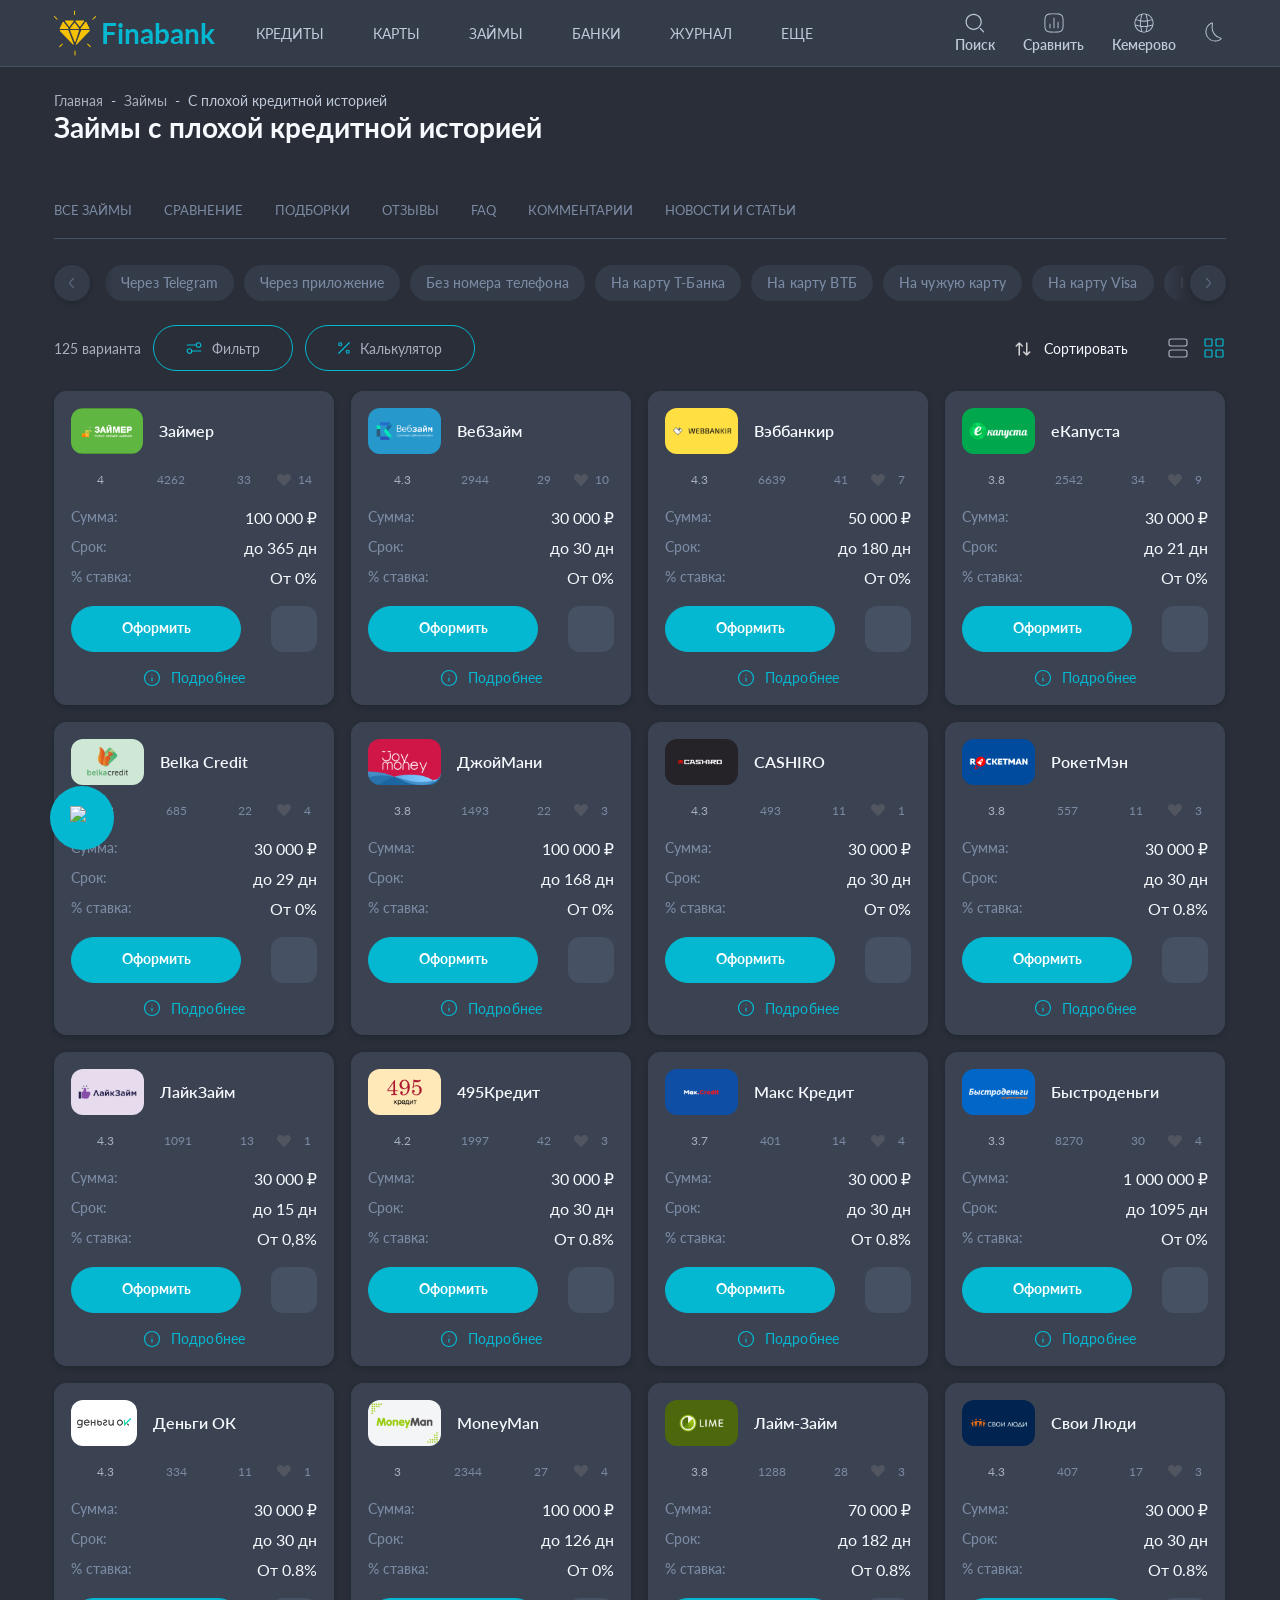
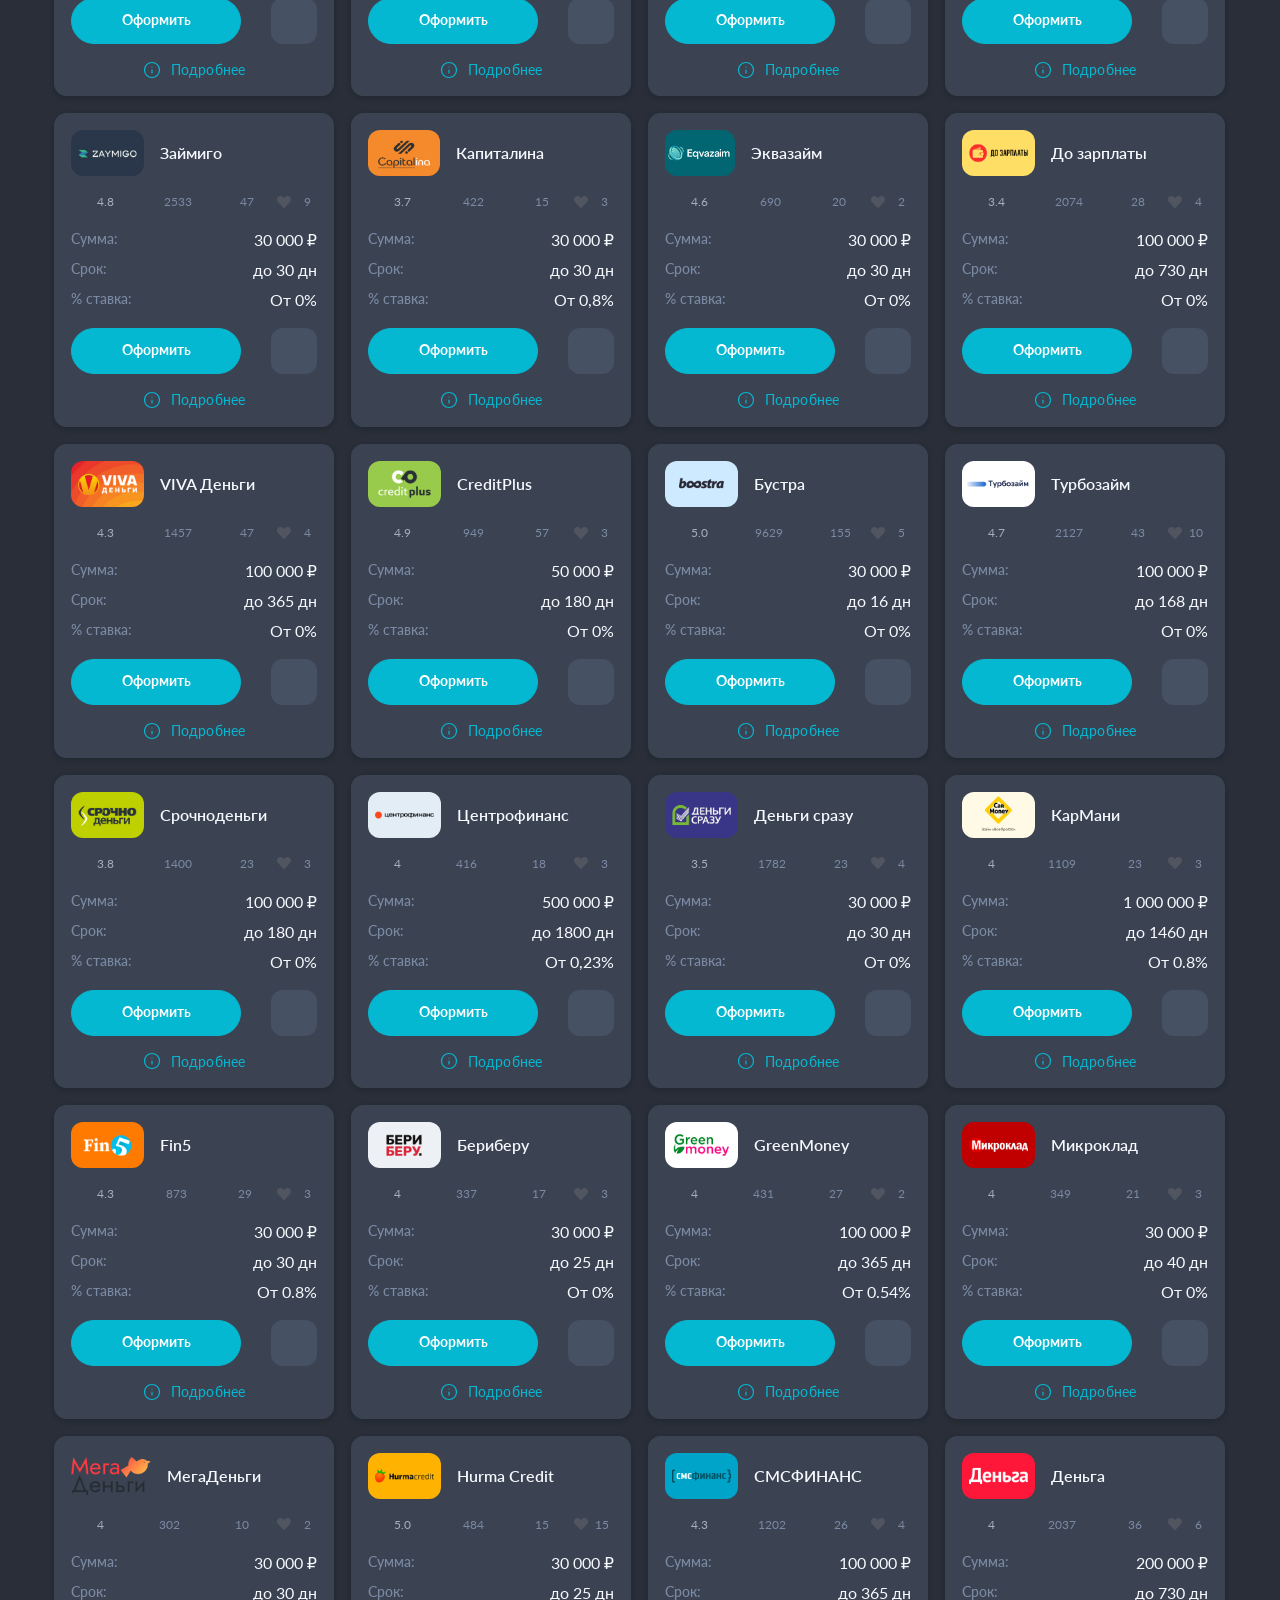
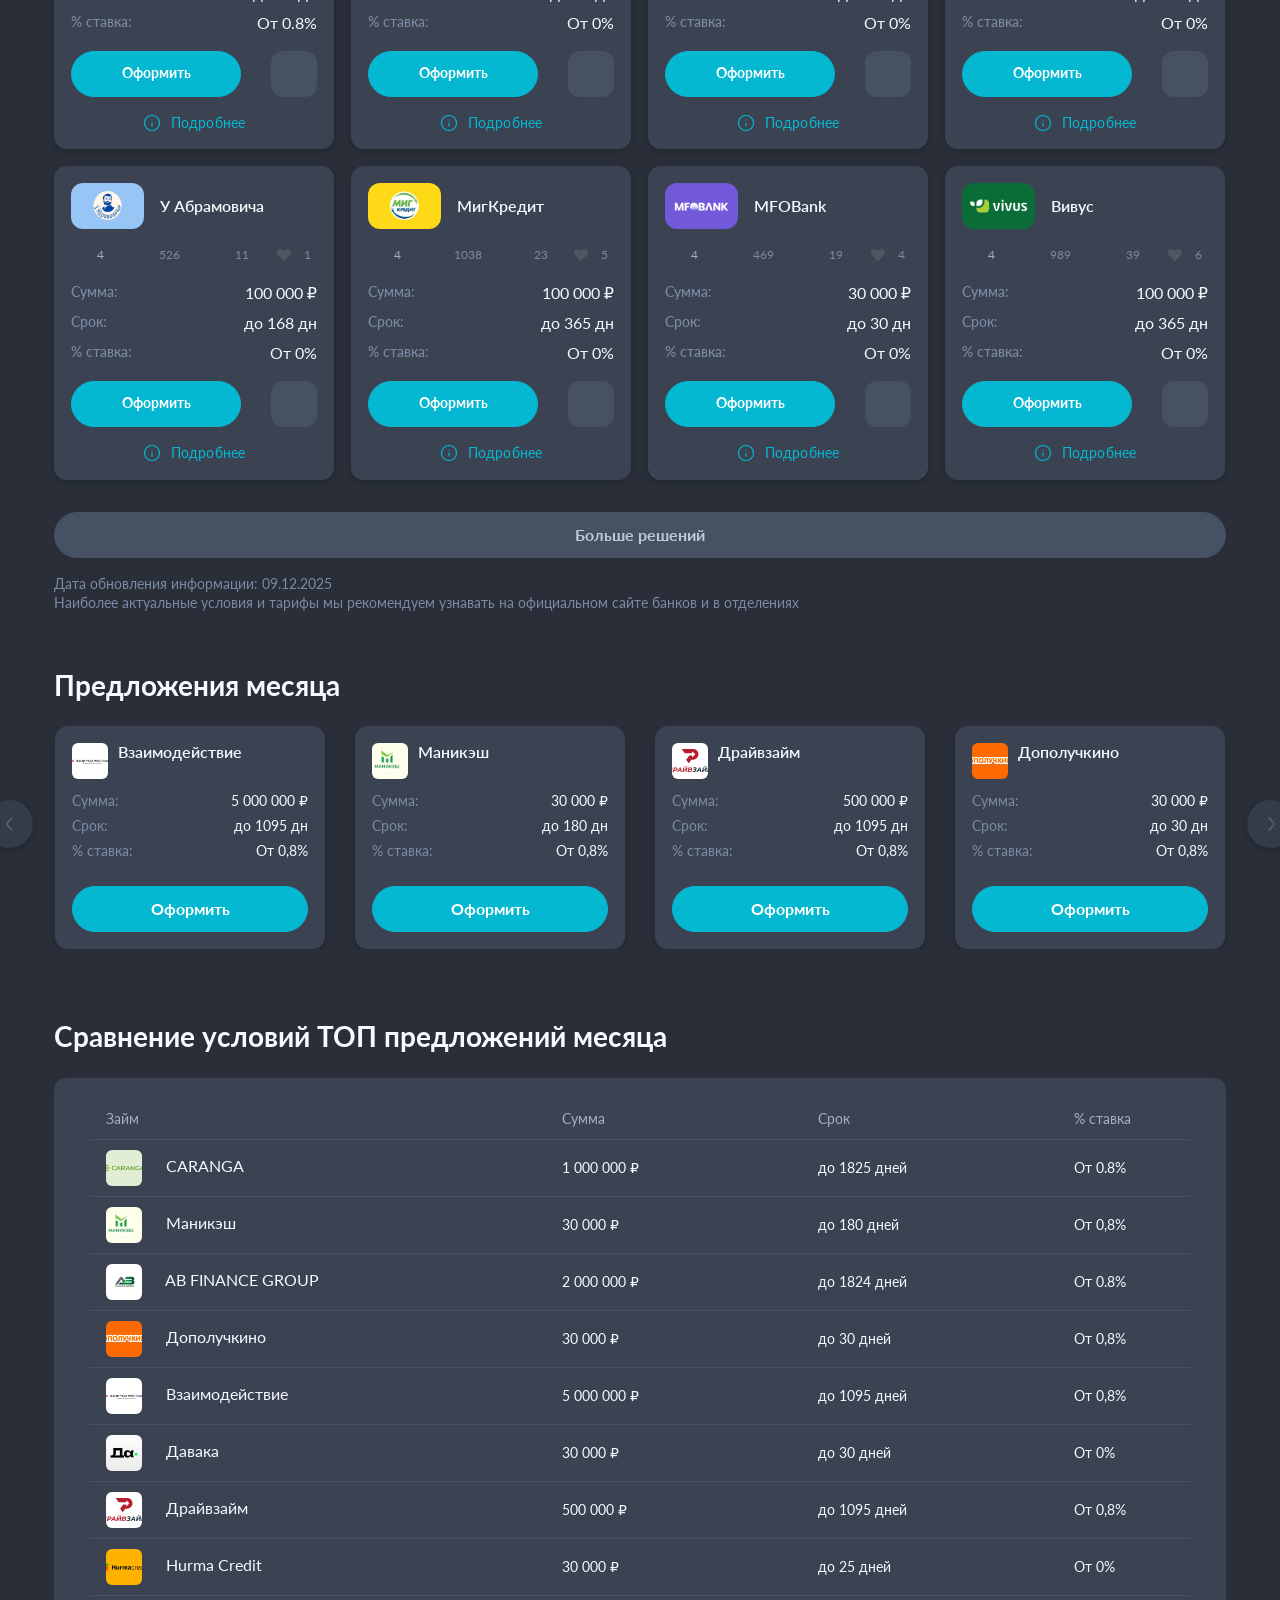
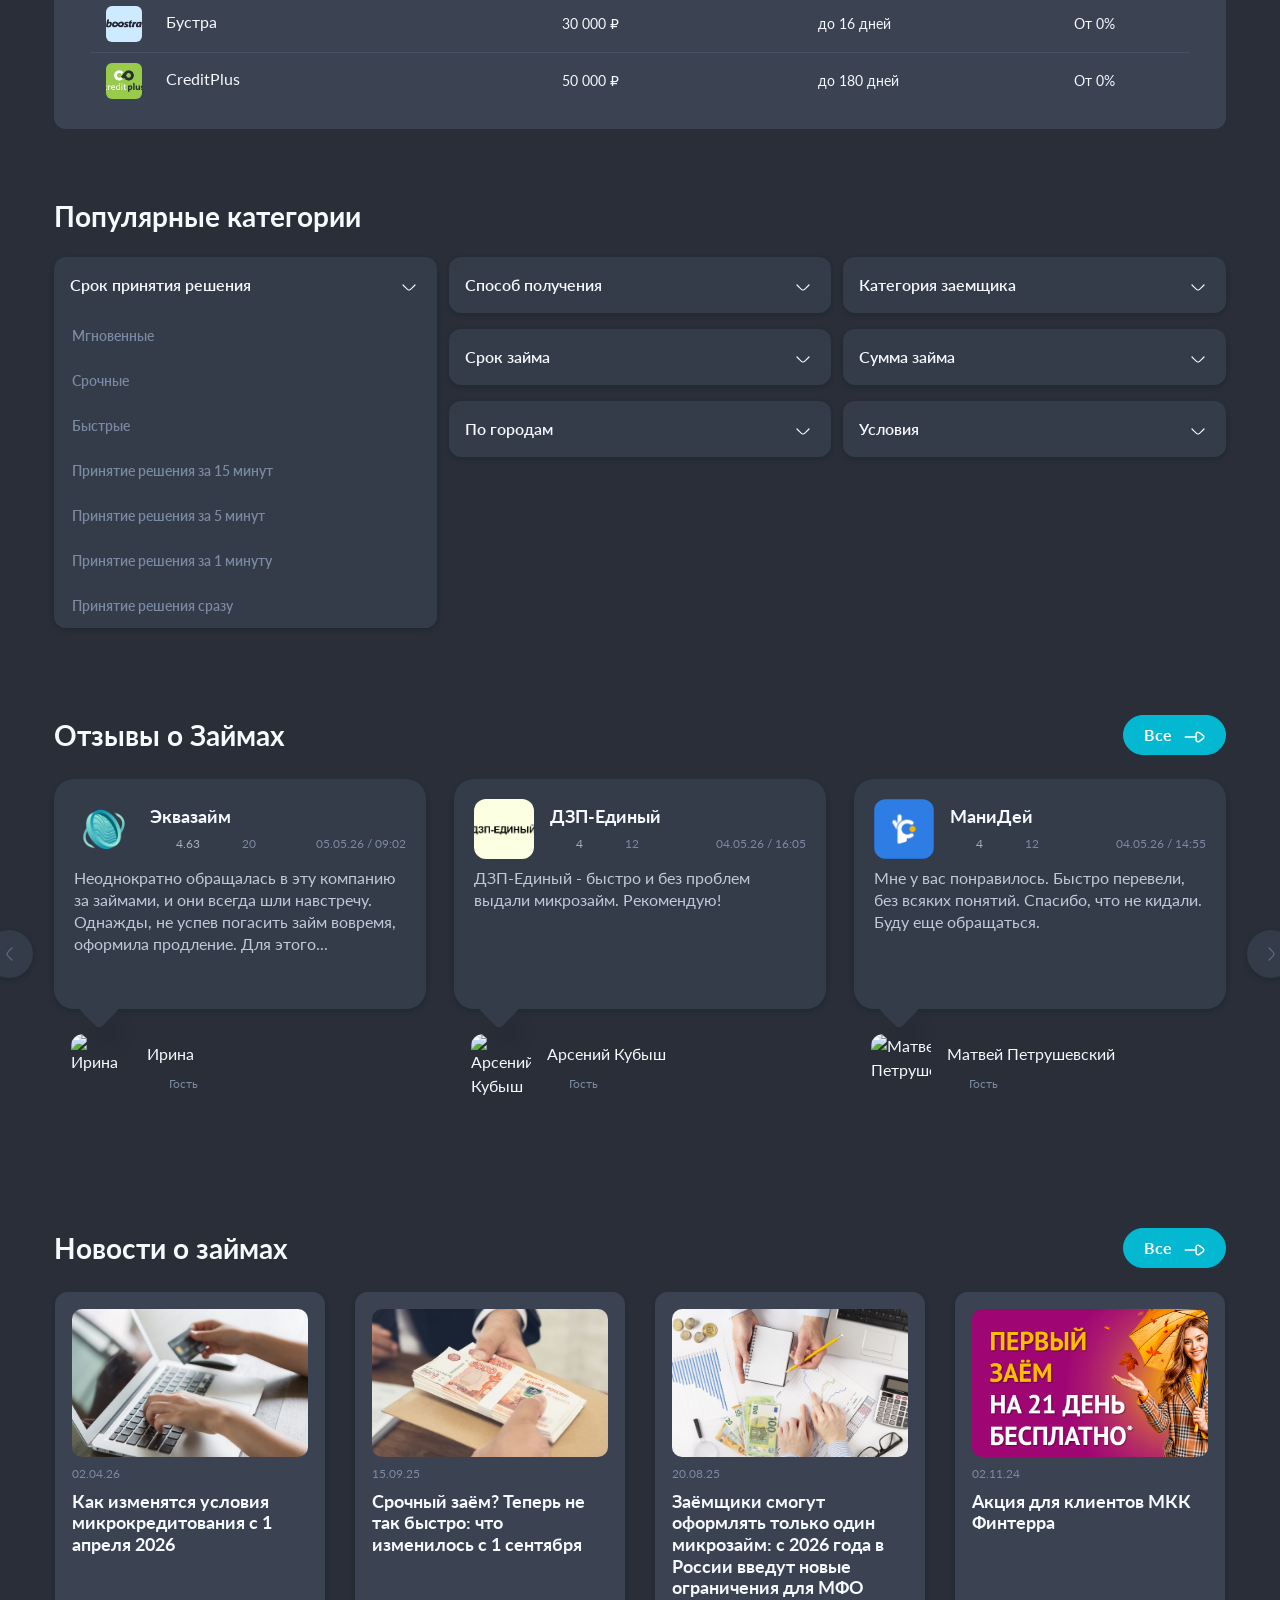
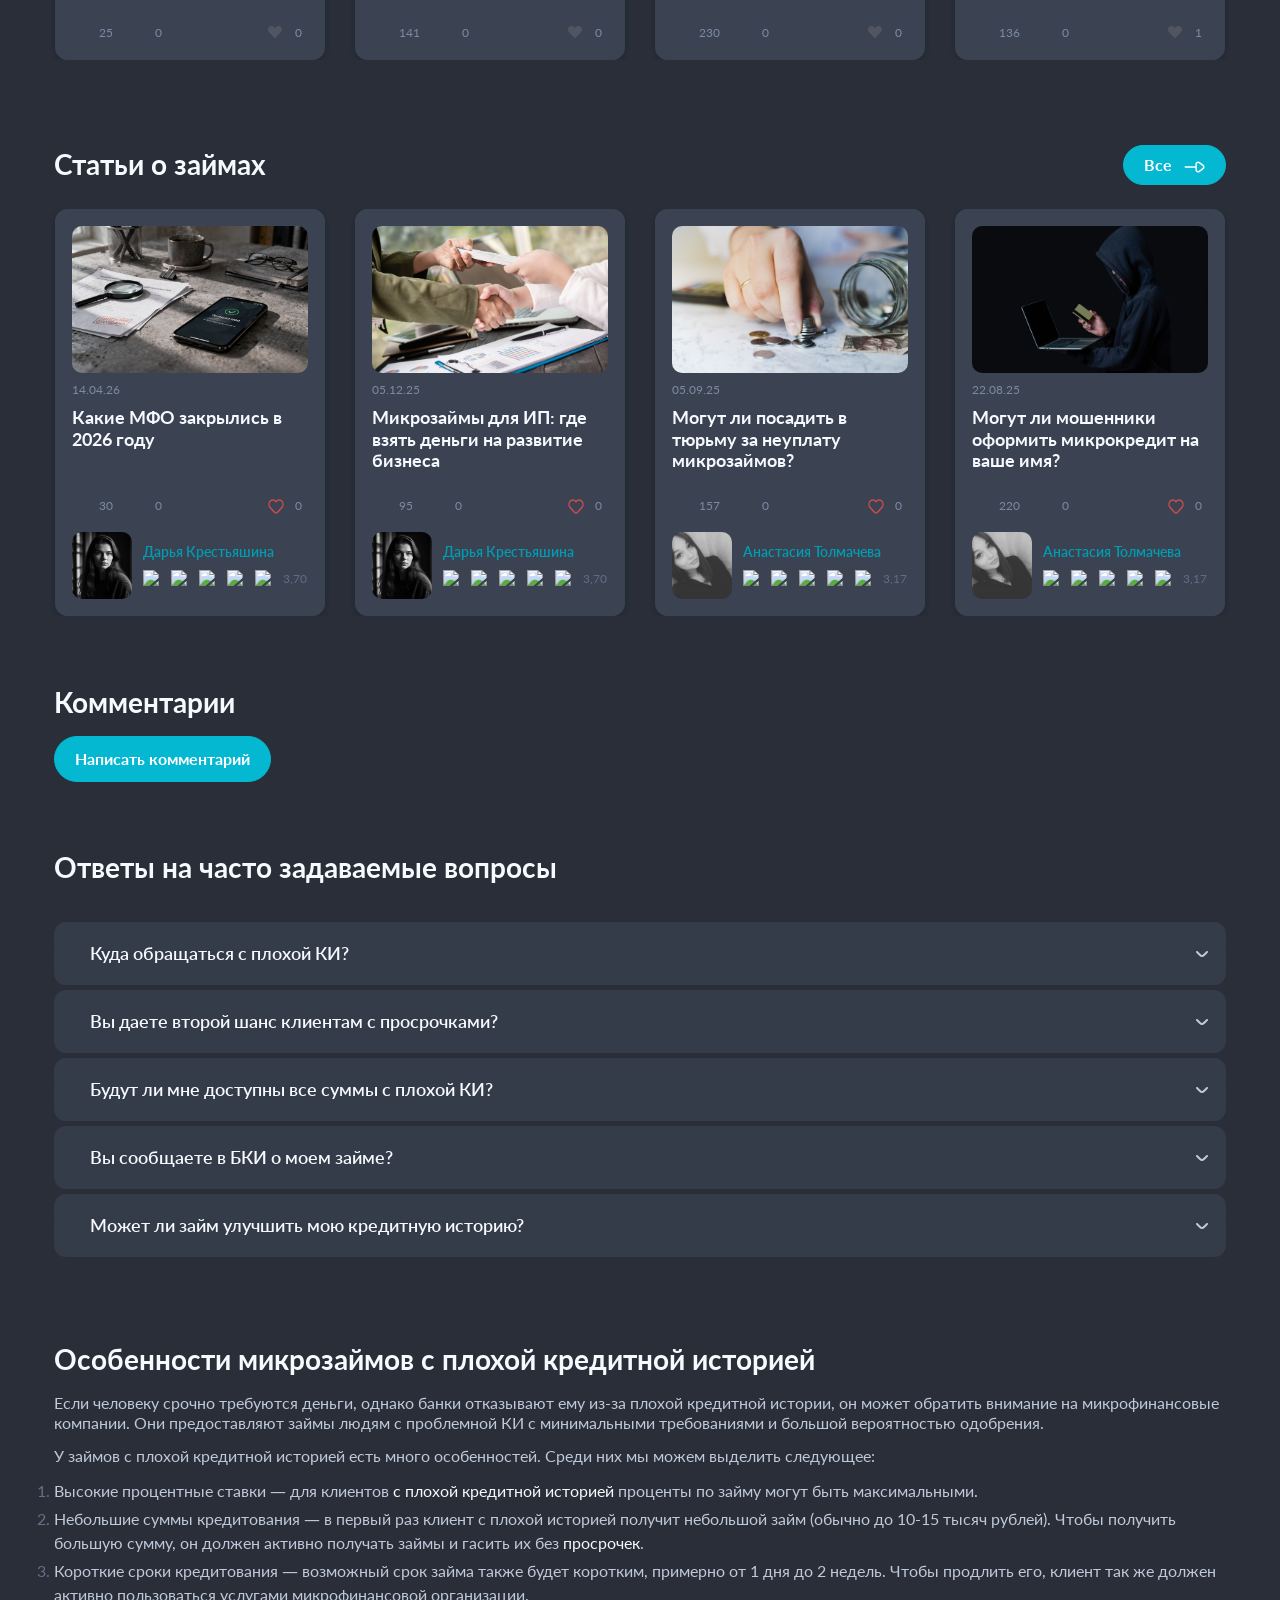
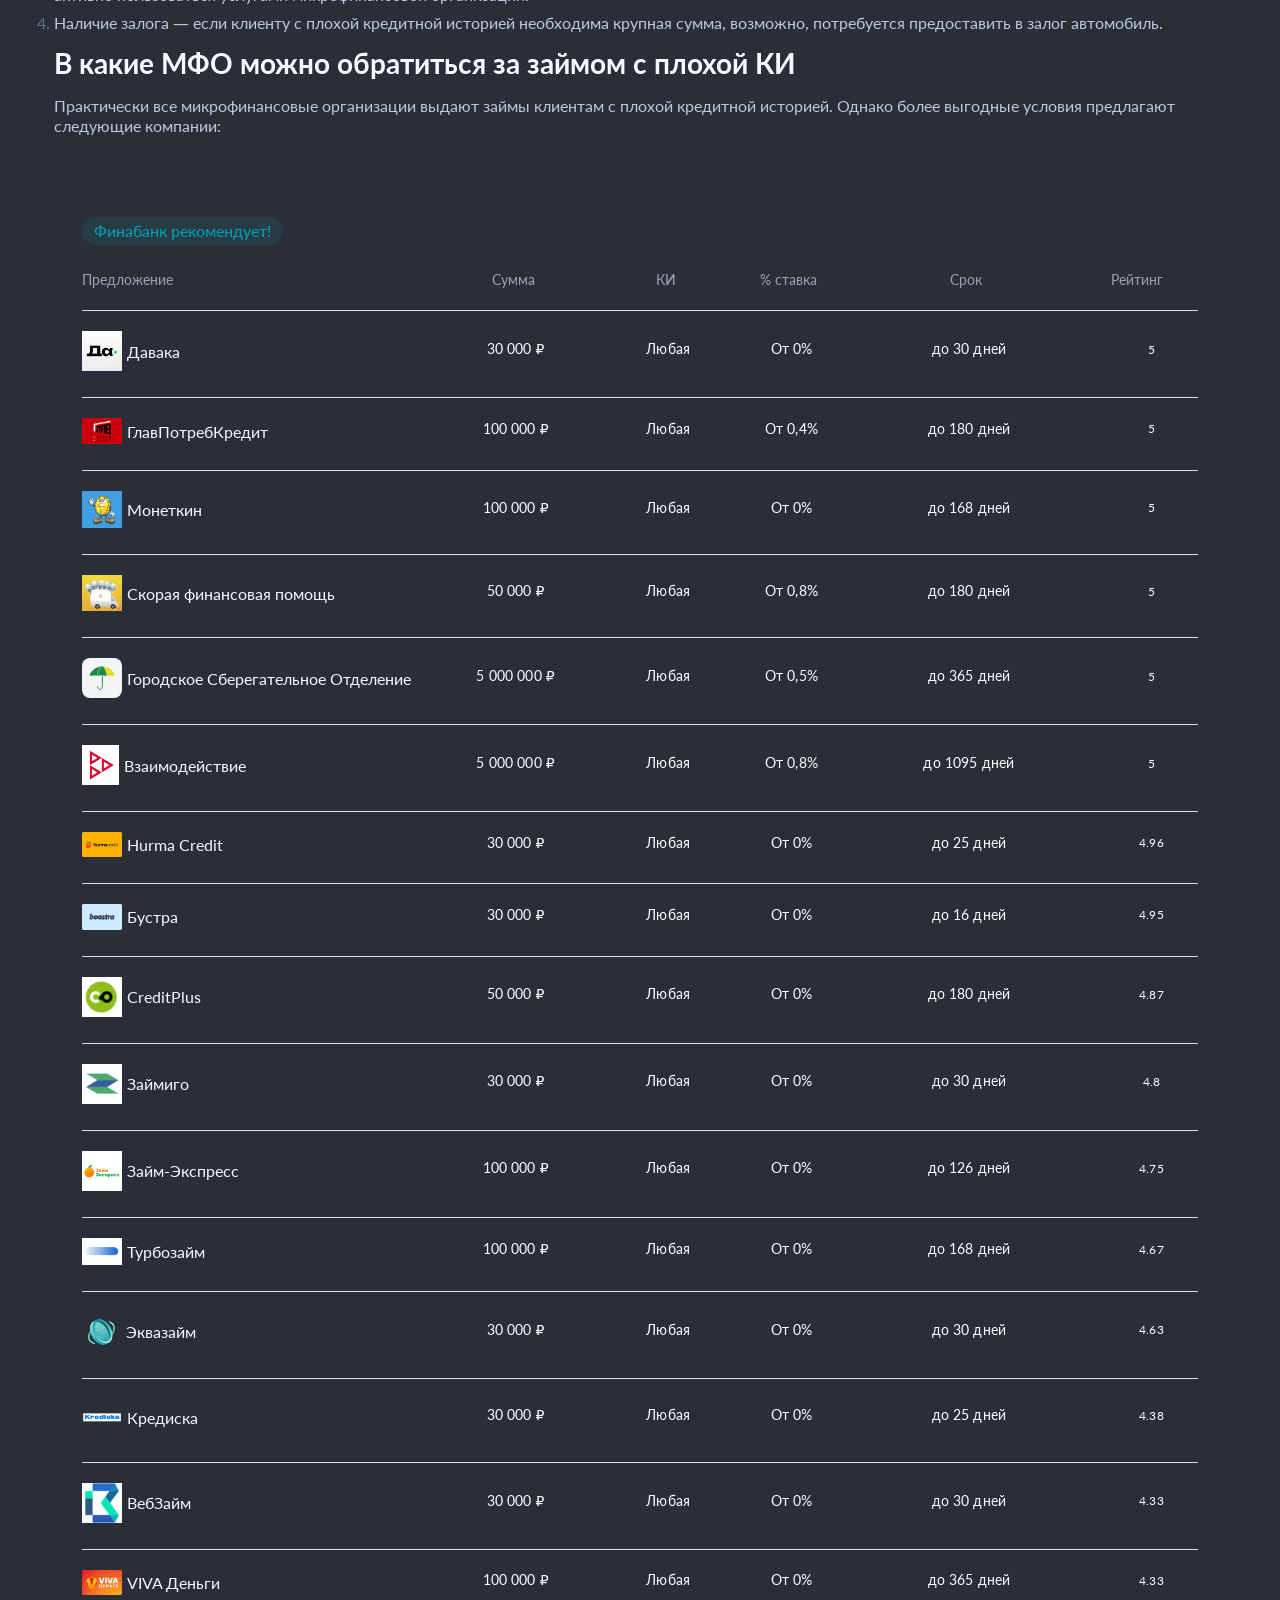
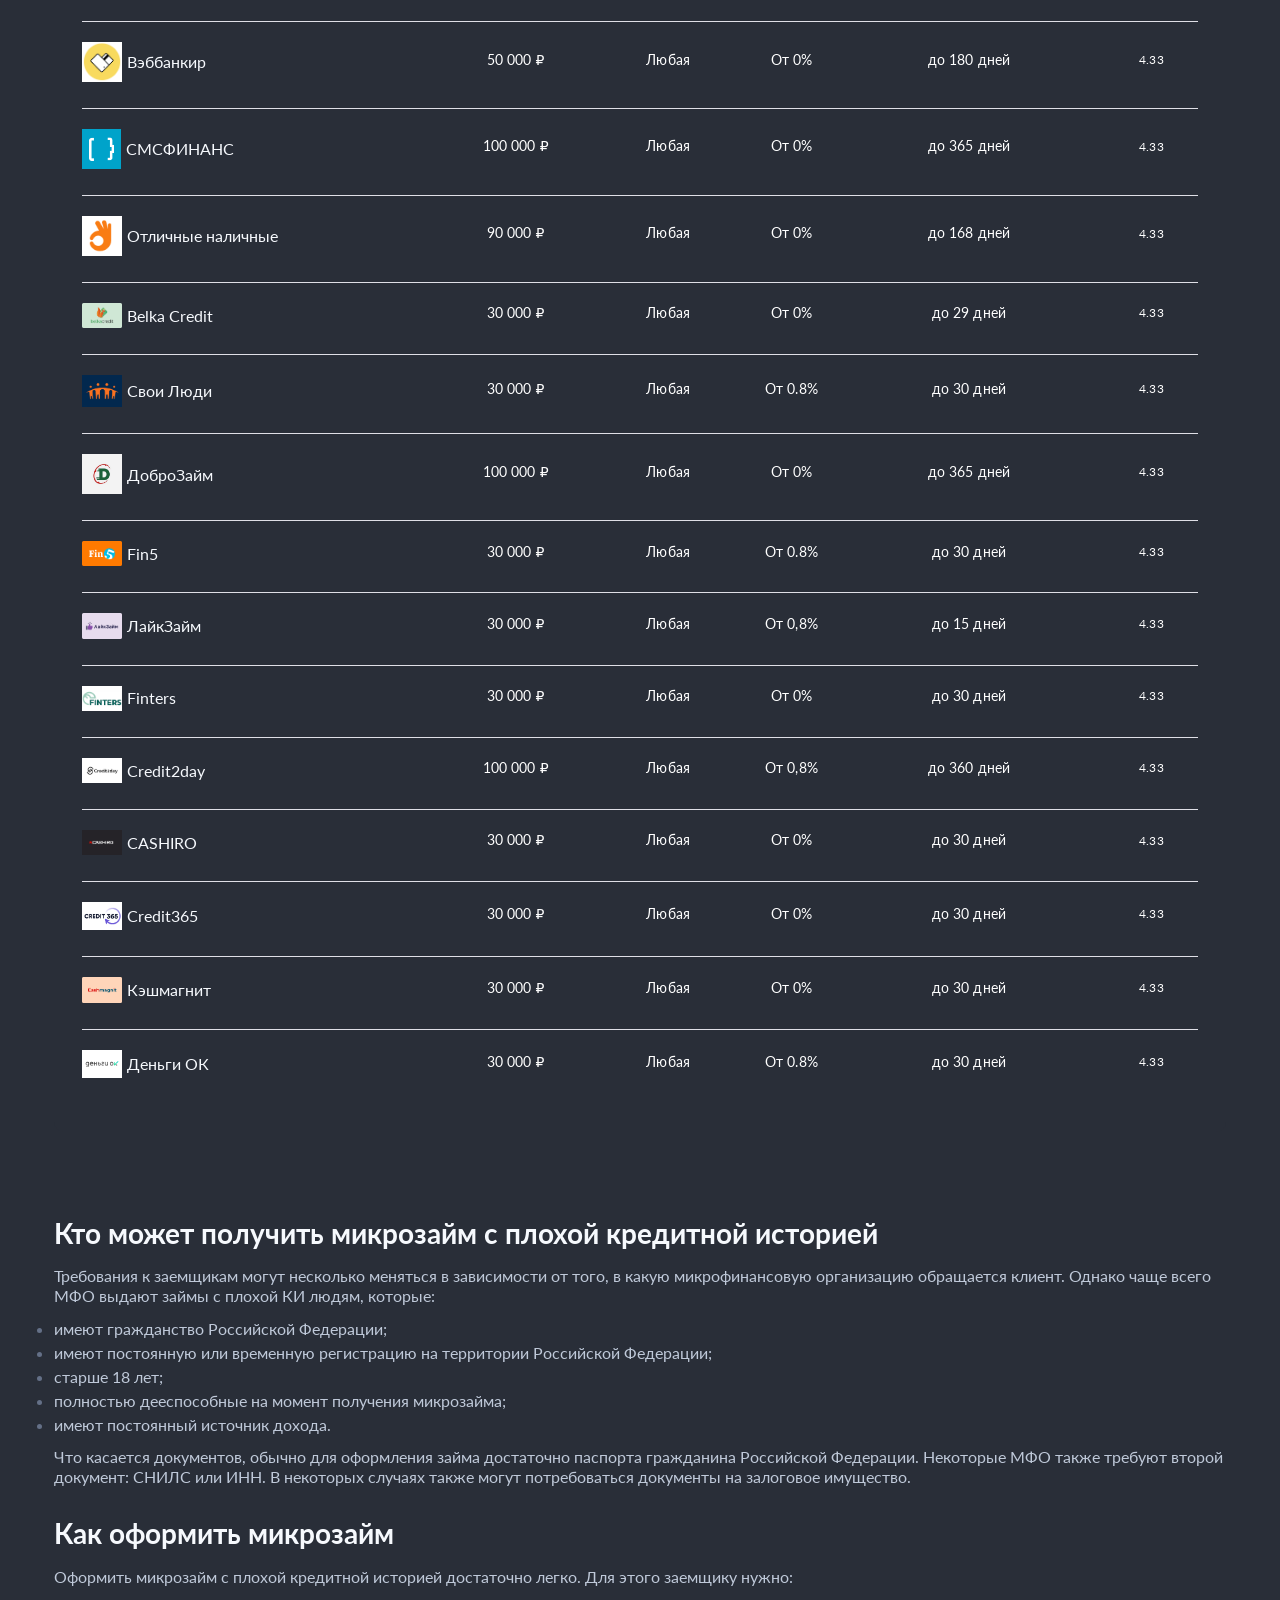
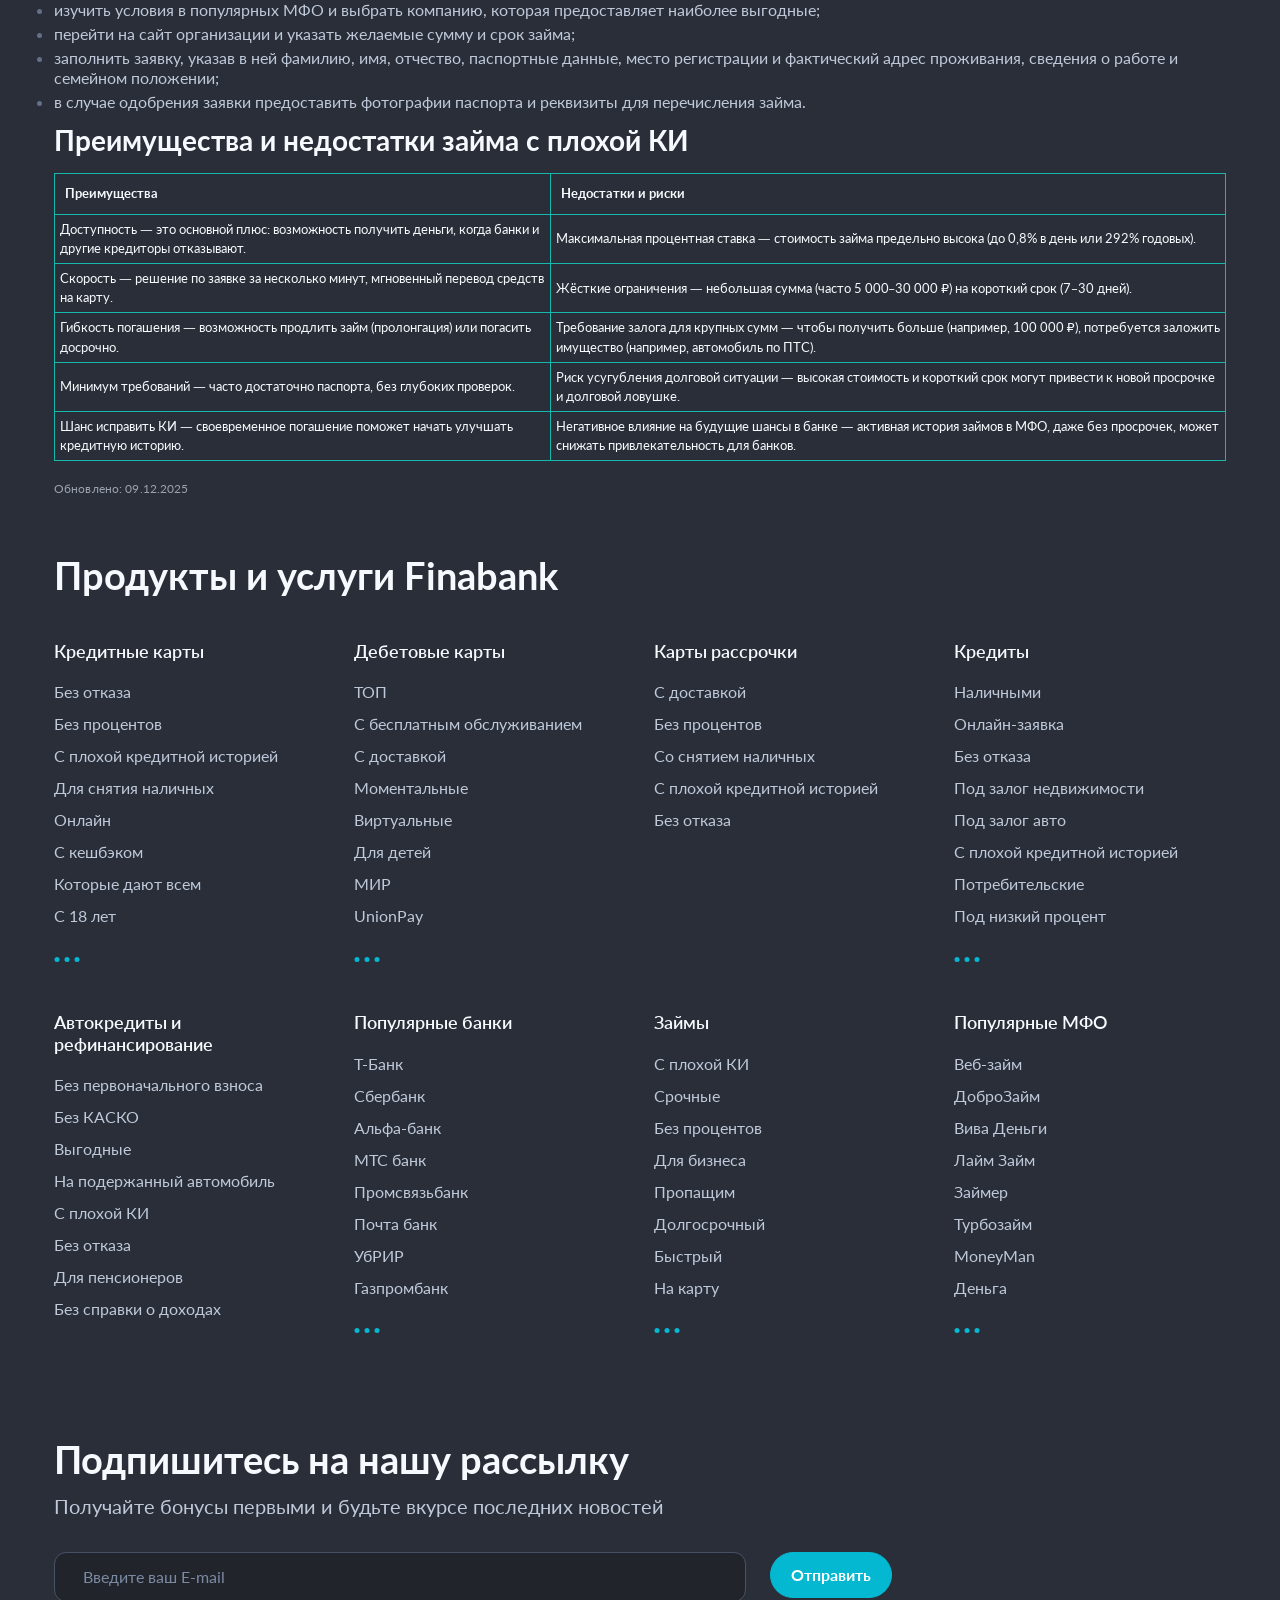
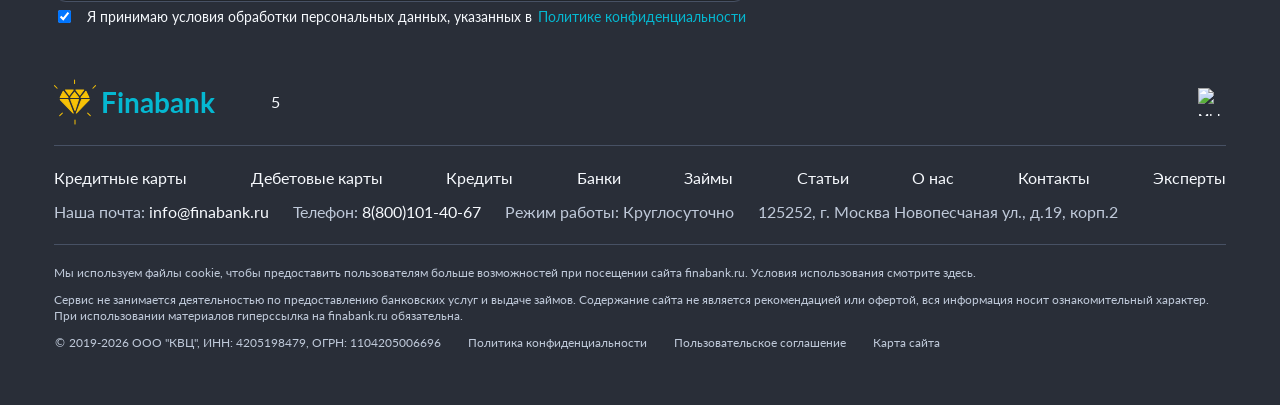
==== v1/collection/zajmy-s-plohoj-kreditnoj-istoriej/index.html @ 60746771 "init: чистый старт — v1 полная копия страницы zajmy-s-plohoj-kreditnoj-istoriej - Скачан оригинал че" ====
<!doctype html>
<html lang="ru-RU" >

<head><style>img.lazy{min-height:1px}</style><link href="../../wp-content/plugins/w3-total-cache/pub/js/lazyload.min.js" as="script">
<meta charset="UTF-8">
<meta name="viewport" content="width=device-width">
<link rel="apple-touch-icon" sizes="180x180" href="https://finabank.ru/wp-content/themes/finbank_theme/img/favicons/apple-touch-icon.png">
<link rel="icon" type="image/png" sizes="32x32" href="../../wp-content/themes/finbank_theme/img/favicons/favicon-32x32.png">
<link rel="icon" type="image/png" sizes="16x16" href="../../wp-content/themes/finbank_theme/img/favicons/favicon-16x16.png">
<!-- <link rel="manifest" href="https://finabank.ru/wp-content/themes/finbank_theme/site.webmanifest"> -->
<link rel="mask-icon" href="https://finabank.ru/wp-content/themes/finbank_theme/img/favicons/safari-pinned-tab.svg" color="#5bbad5">
<meta name="msapplication-TileColor" content="#ffffff">
<meta name="theme-color" content="#ffffff">

<meta name='robots' content='index, follow, max-image-preview:large, max-snippet:-1, max-video-preview:-1' />

	<!-- This site is optimized with the Yoast SEO Premium plugin v27.5 (Yoast SEO v27.5) - https://yoast.com/product/yoast-seo-premium-wordpress/ -->
	<title>Займы с плохой кредитной историей | Микрозаймы с плохой КИ</title>
	<meta name="description" content="Одобрение микрозаймов с плохой кредитной историей! Заполняйте онлайн-заявку и получите быстрый займ в день обращения наличными или на карту." />
	<link rel="canonical" href="index.html" />
	<meta property="og:locale" content="ru_RU" />
	<meta property="og:type" content="article" />
	<meta property="og:title" content="С плохой кредитной историей" />
	<meta property="og:description" content="Одобрение микрозаймов с плохой кредитной историей! Заполняйте онлайн-заявку и получите быстрый займ в день обращения наличными или на карту." />
	<meta property="og:url" content="https://finabank.ru/collection/zajmy-s-plohoj-kreditnoj-istoriej/" />
	<meta property="og:site_name" content="FinaBank" />
	<meta property="article:modified_time" content="2025-12-09T07:38:28+00:00" />
	<meta name="twitter:card" content="summary_large_image" />
	<meta name="twitter:label1" content="Примерное время для чтения" />
	<meta name="twitter:data1" content="4 минуты" />
	<script type="application/ld+json" class="yoast-schema-graph">{"@context":"https:\/\/schema.org","@graph":[{"@type":"WebPage","@id":"https:\/\/finabank.ru\/collection\/zajmy-s-plohoj-kreditnoj-istoriej\/","url":"https:\/\/finabank.ru\/collection\/zajmy-s-plohoj-kreditnoj-istoriej\/","name":"Займы с плохой кредитной историей | Микрозаймы с плохой КИ","isPartOf":{"@id":"https:\/\/finabank.ru\/#website"},"datePublished":"2023-08-18T09:21:36+00:00","dateModified":"2025-12-09T07:38:28+00:00","description":"Одобрение микрозаймов с плохой кредитной историей! Заполняйте онлайн-заявку и получите быстрый займ в день обращения наличными или на карту.","breadcrumb":{"@id":"https:\/\/finabank.ru\/collection\/zajmy-s-plohoj-kreditnoj-istoriej\/#breadcrumb"},"inLanguage":"ru-RU","potentialAction":[{"@type":"ReadAction","target":["https:\/\/finabank.ru\/collection\/zajmy-s-plohoj-kreditnoj-istoriej\/"]}]},{"@type":"BreadcrumbList","@id":"https:\/\/finabank.ru\/collection\/zajmy-s-plohoj-kreditnoj-istoriej\/#breadcrumb","itemListElement":[{"@type":"ListItem","position":1,"name":"Главная страница","item":"https:\/\/finabank.ru\/"},{"@type":"ListItem","position":2,"name":"Подборки","item":"https:\/\/finabank.ru\/collection\/"},{"@type":"ListItem","position":3,"name":"С плохой кредитной историей"}]},{"@type":"WebSite","@id":"https:\/\/finabank.ru\/#website","url":"https:\/\/finabank.ru\/","name":"FinaBank","description":"","potentialAction":[{"@type":"SearchAction","target":{"@type":"EntryPoint","urlTemplate":"https:\/\/finabank.ru\/?s={search_term_string}"},"query-input":{"@type":"PropertyValueSpecification","valueRequired":true,"valueName":"search_term_string"}}],"inLanguage":"ru-RU"}]}</script>
	<!-- / Yoast SEO Premium plugin. -->


<link rel='dns-prefetch' href='https://static.addtoany.com/' />
<link rel='dns-prefetch' href='https://cdn.jsdelivr.net/' />
<link rel='dns-prefetch' href='https://mc.yandex.ru/' />
<link rel='dns-prefetch' href='https://www.googletagmanager.com/' />
<link rel='dns-prefetch' href='https://www.clarity.ms/' />
<link href='https://cdn.jsdelivr.net' crossorigin rel='preconnect' />
<link href='https://mc.yandex.ru' crossorigin rel='preconnect' />
<link href='https://www.googletagmanager.com' crossorigin rel='preconnect' />
<link href='https://www.clarity.ms' crossorigin rel='preconnect' />
<style id='wp-img-auto-sizes-contain-inline-css'>
img:is([sizes=auto i],[sizes^="auto," i]){contain-intrinsic-size:3000px 1500px}
/*# sourceURL=wp-img-auto-sizes-contain-inline-css */
</style>
<style id='wp-block-library-inline-css'>
:root{--wp-block-synced-color:#7a00df;--wp-block-synced-color--rgb:122,0,223;--wp-bound-block-color:var(--wp-block-synced-color);--wp-editor-canvas-background:#ddd;--wp-admin-theme-color:#007cba;--wp-admin-theme-color--rgb:0,124,186;--wp-admin-theme-color-darker-10:#006ba1;--wp-admin-theme-color-darker-10--rgb:0,107,160.5;--wp-admin-theme-color-darker-20:#005a87;--wp-admin-theme-color-darker-20--rgb:0,90,135;--wp-admin-border-width-focus:2px}@media (min-resolution:192dpi){:root{--wp-admin-border-width-focus:1.5px}}.wp-element-button{cursor:pointer}:root .has-very-light-gray-background-color{background-color:#eee}:root .has-very-dark-gray-background-color{background-color:#313131}:root .has-very-light-gray-color{color:#eee}:root .has-very-dark-gray-color{color:#313131}:root .has-vivid-green-cyan-to-vivid-cyan-blue-gradient-background{background:linear-gradient(135deg,#00d084,#0693e3)}:root .has-purple-crush-gradient-background{background:linear-gradient(135deg,#34e2e4,#4721fb 50%,#ab1dfe)}:root .has-hazy-dawn-gradient-background{background:linear-gradient(135deg,#faaca8,#dad0ec)}:root .has-subdued-olive-gradient-background{background:linear-gradient(135deg,#fafae1,#67a671)}:root .has-atomic-cream-gradient-background{background:linear-gradient(135deg,#fdd79a,#004a59)}:root .has-nightshade-gradient-background{background:linear-gradient(135deg,#330968,#31cdcf)}:root .has-midnight-gradient-background{background:linear-gradient(135deg,#020381,#2874fc)}:root{--wp--preset--font-size--normal:16px;--wp--preset--font-size--huge:42px}.has-regular-font-size{font-size:1em}.has-larger-font-size{font-size:2.625em}.has-normal-font-size{font-size:var(--wp--preset--font-size--normal)}.has-huge-font-size{font-size:var(--wp--preset--font-size--huge)}.has-text-align-center{text-align:center}.has-text-align-left{text-align:left}.has-text-align-right{text-align:right}.has-fit-text{white-space:nowrap!important}#end-resizable-editor-section{display:none}.aligncenter{clear:both}.items-justified-left{justify-content:flex-start}.items-justified-center{justify-content:center}.items-justified-right{justify-content:flex-end}.items-justified-space-between{justify-content:space-between}.screen-reader-text{border:0;clip-path:inset(50%);height:1px;margin:-1px;overflow:hidden;padding:0;position:absolute;width:1px;word-wrap:normal!important}.screen-reader-text:focus{background-color:#ddd;clip-path:none;color:#444;display:block;font-size:1em;height:auto;left:5px;line-height:normal;padding:15px 23px 14px;text-decoration:none;top:5px;width:auto;z-index:100000}html :where(.has-border-color){border-style:solid}html :where([style*=border-top-color]){border-top-style:solid}html :where([style*=border-right-color]){border-right-style:solid}html :where([style*=border-bottom-color]){border-bottom-style:solid}html :where([style*=border-left-color]){border-left-style:solid}html :where([style*=border-width]){border-style:solid}html :where([style*=border-top-width]){border-top-style:solid}html :where([style*=border-right-width]){border-right-style:solid}html :where([style*=border-bottom-width]){border-bottom-style:solid}html :where([style*=border-left-width]){border-left-style:solid}html :where(img[class*=wp-image-]){height:auto;max-width:100%}:where(figure){margin:0 0 1em}html :where(.is-position-sticky){--wp-admin--admin-bar--position-offset:var(--wp-admin--admin-bar--height,0px)}@media screen and (max-width:600px){html :where(.is-position-sticky){--wp-admin--admin-bar--position-offset:0px}}

/*# sourceURL=wp-block-library-inline-css */
</style>
<style id='global-styles-inline-css'>
:root{--wp--preset--aspect-ratio--square: 1;--wp--preset--aspect-ratio--4-3: 4/3;--wp--preset--aspect-ratio--3-4: 3/4;--wp--preset--aspect-ratio--3-2: 3/2;--wp--preset--aspect-ratio--2-3: 2/3;--wp--preset--aspect-ratio--16-9: 16/9;--wp--preset--aspect-ratio--9-16: 9/16;--wp--preset--color--black: #000000;--wp--preset--color--cyan-bluish-gray: #abb8c3;--wp--preset--color--white: #ffffff;--wp--preset--color--pale-pink: #f78da7;--wp--preset--color--vivid-red: #cf2e2e;--wp--preset--color--luminous-vivid-orange: #ff6900;--wp--preset--color--luminous-vivid-amber: #fcb900;--wp--preset--color--light-green-cyan: #7bdcb5;--wp--preset--color--vivid-green-cyan: #00d084;--wp--preset--color--pale-cyan-blue: #8ed1fc;--wp--preset--color--vivid-cyan-blue: #0693e3;--wp--preset--color--vivid-purple: #9b51e0;--wp--preset--gradient--vivid-cyan-blue-to-vivid-purple: linear-gradient(135deg,rgb(6,147,227) 0%,rgb(155,81,224) 100%);--wp--preset--gradient--light-green-cyan-to-vivid-green-cyan: linear-gradient(135deg,rgb(122,220,180) 0%,rgb(0,208,130) 100%);--wp--preset--gradient--luminous-vivid-amber-to-luminous-vivid-orange: linear-gradient(135deg,rgb(252,185,0) 0%,rgb(255,105,0) 100%);--wp--preset--gradient--luminous-vivid-orange-to-vivid-red: linear-gradient(135deg,rgb(255,105,0) 0%,rgb(207,46,46) 100%);--wp--preset--gradient--very-light-gray-to-cyan-bluish-gray: linear-gradient(135deg,rgb(238,238,238) 0%,rgb(169,184,195) 100%);--wp--preset--gradient--cool-to-warm-spectrum: linear-gradient(135deg,rgb(74,234,220) 0%,rgb(151,120,209) 20%,rgb(207,42,186) 40%,rgb(238,44,130) 60%,rgb(251,105,98) 80%,rgb(254,248,76) 100%);--wp--preset--gradient--blush-light-purple: linear-gradient(135deg,rgb(255,206,236) 0%,rgb(152,150,240) 100%);--wp--preset--gradient--blush-bordeaux: linear-gradient(135deg,rgb(254,205,165) 0%,rgb(254,45,45) 50%,rgb(107,0,62) 100%);--wp--preset--gradient--luminous-dusk: linear-gradient(135deg,rgb(255,203,112) 0%,rgb(199,81,192) 50%,rgb(65,88,208) 100%);--wp--preset--gradient--pale-ocean: linear-gradient(135deg,rgb(255,245,203) 0%,rgb(182,227,212) 50%,rgb(51,167,181) 100%);--wp--preset--gradient--electric-grass: linear-gradient(135deg,rgb(202,248,128) 0%,rgb(113,206,126) 100%);--wp--preset--gradient--midnight: linear-gradient(135deg,rgb(2,3,129) 0%,rgb(40,116,252) 100%);--wp--preset--font-size--small: 13px;--wp--preset--font-size--medium: 20px;--wp--preset--font-size--large: 36px;--wp--preset--font-size--x-large: 42px;--wp--preset--spacing--20: 0.44rem;--wp--preset--spacing--30: 0.67rem;--wp--preset--spacing--40: 1rem;--wp--preset--spacing--50: 1.5rem;--wp--preset--spacing--60: 2.25rem;--wp--preset--spacing--70: 3.38rem;--wp--preset--spacing--80: 5.06rem;--wp--preset--shadow--natural: 6px 6px 9px rgba(0, 0, 0, 0.2);--wp--preset--shadow--deep: 12px 12px 50px rgba(0, 0, 0, 0.4);--wp--preset--shadow--sharp: 6px 6px 0px rgba(0, 0, 0, 0.2);--wp--preset--shadow--outlined: 6px 6px 0px -3px rgb(255, 255, 255), 6px 6px rgb(0, 0, 0);--wp--preset--shadow--crisp: 6px 6px 0px rgb(0, 0, 0);}:where(.is-layout-flex){gap: 0.5em;}:where(.is-layout-grid){gap: 0.5em;}body .is-layout-flex{display: flex;}.is-layout-flex{flex-wrap: wrap;align-items: center;}.is-layout-flex > :is(*, div){margin: 0;}body .is-layout-grid{display: grid;}.is-layout-grid > :is(*, div){margin: 0;}:where(.wp-block-columns.is-layout-flex){gap: 2em;}:where(.wp-block-columns.is-layout-grid){gap: 2em;}:where(.wp-block-post-template.is-layout-flex){gap: 1.25em;}:where(.wp-block-post-template.is-layout-grid){gap: 1.25em;}.has-black-color{color: var(--wp--preset--color--black) !important;}.has-cyan-bluish-gray-color{color: var(--wp--preset--color--cyan-bluish-gray) !important;}.has-white-color{color: var(--wp--preset--color--white) !important;}.has-pale-pink-color{color: var(--wp--preset--color--pale-pink) !important;}.has-vivid-red-color{color: var(--wp--preset--color--vivid-red) !important;}.has-luminous-vivid-orange-color{color: var(--wp--preset--color--luminous-vivid-orange) !important;}.has-luminous-vivid-amber-color{color: var(--wp--preset--color--luminous-vivid-amber) !important;}.has-light-green-cyan-color{color: var(--wp--preset--color--light-green-cyan) !important;}.has-vivid-green-cyan-color{color: var(--wp--preset--color--vivid-green-cyan) !important;}.has-pale-cyan-blue-color{color: var(--wp--preset--color--pale-cyan-blue) !important;}.has-vivid-cyan-blue-color{color: var(--wp--preset--color--vivid-cyan-blue) !important;}.has-vivid-purple-color{color: var(--wp--preset--color--vivid-purple) !important;}.has-black-background-color{background-color: var(--wp--preset--color--black) !important;}.has-cyan-bluish-gray-background-color{background-color: var(--wp--preset--color--cyan-bluish-gray) !important;}.has-white-background-color{background-color: var(--wp--preset--color--white) !important;}.has-pale-pink-background-color{background-color: var(--wp--preset--color--pale-pink) !important;}.has-vivid-red-background-color{background-color: var(--wp--preset--color--vivid-red) !important;}.has-luminous-vivid-orange-background-color{background-color: var(--wp--preset--color--luminous-vivid-orange) !important;}.has-luminous-vivid-amber-background-color{background-color: var(--wp--preset--color--luminous-vivid-amber) !important;}.has-light-green-cyan-background-color{background-color: var(--wp--preset--color--light-green-cyan) !important;}.has-vivid-green-cyan-background-color{background-color: var(--wp--preset--color--vivid-green-cyan) !important;}.has-pale-cyan-blue-background-color{background-color: var(--wp--preset--color--pale-cyan-blue) !important;}.has-vivid-cyan-blue-background-color{background-color: var(--wp--preset--color--vivid-cyan-blue) !important;}.has-vivid-purple-background-color{background-color: var(--wp--preset--color--vivid-purple) !important;}.has-black-border-color{border-color: var(--wp--preset--color--black) !important;}.has-cyan-bluish-gray-border-color{border-color: var(--wp--preset--color--cyan-bluish-gray) !important;}.has-white-border-color{border-color: var(--wp--preset--color--white) !important;}.has-pale-pink-border-color{border-color: var(--wp--preset--color--pale-pink) !important;}.has-vivid-red-border-color{border-color: var(--wp--preset--color--vivid-red) !important;}.has-luminous-vivid-orange-border-color{border-color: var(--wp--preset--color--luminous-vivid-orange) !important;}.has-luminous-vivid-amber-border-color{border-color: var(--wp--preset--color--luminous-vivid-amber) !important;}.has-light-green-cyan-border-color{border-color: var(--wp--preset--color--light-green-cyan) !important;}.has-vivid-green-cyan-border-color{border-color: var(--wp--preset--color--vivid-green-cyan) !important;}.has-pale-cyan-blue-border-color{border-color: var(--wp--preset--color--pale-cyan-blue) !important;}.has-vivid-cyan-blue-border-color{border-color: var(--wp--preset--color--vivid-cyan-blue) !important;}.has-vivid-purple-border-color{border-color: var(--wp--preset--color--vivid-purple) !important;}.has-vivid-cyan-blue-to-vivid-purple-gradient-background{background: var(--wp--preset--gradient--vivid-cyan-blue-to-vivid-purple) !important;}.has-light-green-cyan-to-vivid-green-cyan-gradient-background{background: var(--wp--preset--gradient--light-green-cyan-to-vivid-green-cyan) !important;}.has-luminous-vivid-amber-to-luminous-vivid-orange-gradient-background{background: var(--wp--preset--gradient--luminous-vivid-amber-to-luminous-vivid-orange) !important;}.has-luminous-vivid-orange-to-vivid-red-gradient-background{background: var(--wp--preset--gradient--luminous-vivid-orange-to-vivid-red) !important;}.has-very-light-gray-to-cyan-bluish-gray-gradient-background{background: var(--wp--preset--gradient--very-light-gray-to-cyan-bluish-gray) !important;}.has-cool-to-warm-spectrum-gradient-background{background: var(--wp--preset--gradient--cool-to-warm-spectrum) !important;}.has-blush-light-purple-gradient-background{background: var(--wp--preset--gradient--blush-light-purple) !important;}.has-blush-bordeaux-gradient-background{background: var(--wp--preset--gradient--blush-bordeaux) !important;}.has-luminous-dusk-gradient-background{background: var(--wp--preset--gradient--luminous-dusk) !important;}.has-pale-ocean-gradient-background{background: var(--wp--preset--gradient--pale-ocean) !important;}.has-electric-grass-gradient-background{background: var(--wp--preset--gradient--electric-grass) !important;}.has-midnight-gradient-background{background: var(--wp--preset--gradient--midnight) !important;}.has-small-font-size{font-size: var(--wp--preset--font-size--small) !important;}.has-medium-font-size{font-size: var(--wp--preset--font-size--medium) !important;}.has-large-font-size{font-size: var(--wp--preset--font-size--large) !important;}.has-x-large-font-size{font-size: var(--wp--preset--font-size--x-large) !important;}
/*# sourceURL=global-styles-inline-css */
</style>

<link rel='stylesheet' id='wp-postratings-css' href='../../wp-content/plugins/wp-postratings/css/postratings-css.css%3Fver=1.91.2.css' media='all' />
<link rel='stylesheet' id='wp-ulike-css' href='../../wp-content/plugins/wp-ulike/assets/css/wp-ulike.min.css%3Fver=5.0.3.css' media='all' />
<link rel='stylesheet' id='finbank_theme-style-css' href='../../wp-content/themes/finbank_theme/style.css%3Fver=1.0.0.css' media='all' />
<link rel='stylesheet' id='style-css' href='../../wp-content/themes/finbank_theme/css/style.css%3Fver=1778234128.css' media='all' />
<link rel='preload' as='style' onload='this.onload=null;this.rel="stylesheet"' id='custom-new-v2-css' href='../../wp-content/themes/finbank_theme/css/custom.css%3Fver=1778234128.css' media='all' />
<noscript><link rel='stylesheet' id='custom-new-v2-css' href='../../wp-content/themes/finbank_theme/css/custom.css%3Fver=1778234128.css' media='all' />
</noscript><link rel='preload' as='style' onload='this.onload=null;this.rel="stylesheet"' id='danil-new-css' href='../../wp-content/themes/finbank_theme/css/danil.css%3Fver=1778234128.css' media='all' />
<noscript><link rel='stylesheet' id='danil-new-css' href='../../wp-content/themes/finbank_theme/css/danil.css%3Fver=1778234128.css' media='all' />
</noscript><link rel='preload' as='style' onload='this.onload=null;this.rel="stylesheet"' id='codes-css' href='../../wp-content/themes/finbank_theme/css/codes.css%3Fver=1778234128.css' media='all' />
<noscript><link rel='stylesheet' id='codes-css' href='../../wp-content/themes/finbank_theme/css/codes.css%3Fver=1778234128.css' media='all' />
</noscript><link rel='preload' as='style' onload='this.onload=null;this.rel="stylesheet"' id='fancybox-css' href='../../wp-content/themes/finbank_theme/css/fancybox.css%3Fver=1778234128.css' media='all' />
<noscript><link rel='stylesheet' id='fancybox-css' href='../../wp-content/themes/finbank_theme/css/fancybox.css%3Fver=1778234128.css' media='all' />
</noscript><link rel='stylesheet' id='slick-css-css' href='https://cdn.jsdelivr.net/npm/slick-carousel@1.8.1/slick/slick.css?ver=6.9.4' media='all' />
<link rel='stylesheet' id='slick-theme-css-css' href='https://cdn.jsdelivr.net/npm/slick-carousel@1.8.1/slick/slick-theme.css?ver=6.9.4' media='all' />
<link rel='stylesheet' id='addtoany-css' href='../../wp-content/plugins/add-to-any/addtoany.min.css%3Fver=1.16.css' media='all' />
<link rel='stylesheet' id='ald-styles-css' href='../../wp-content/plugins/ajax-load-more-anything/assets/styles.min.css%3Fver=3.3.9.css' media='all' />
<script id="addtoany-core-js-before">
window.a2a_config=window.a2a_config||{};a2a_config.callbacks=[];a2a_config.overlays=[];a2a_config.templates={};a2a_localize = {
	Share: "Отправить",
	Save: "Сохранить",
	Subscribe: "Подписаться",
	Email: "E-mail",
	Bookmark: "В закладки!",
	ShowAll: "Показать все",
	ShowLess: "Показать остальное",
	FindServices: "Найти сервис(ы)",
	FindAnyServiceToAddTo: "Найти сервис и добавить",
	PoweredBy: "Работает на",
	ShareViaEmail: "Поделиться по электронной почте",
	SubscribeViaEmail: "Подписаться по электронной почте",
	BookmarkInYourBrowser: "Добавить в закладки",
	BookmarkInstructions: "Нажмите Ctrl+D или \u2318+D, чтобы добавить страницу в закладки",
	AddToYourFavorites: "Добавить в Избранное",
	SendFromWebOrProgram: "Отправлять с любого email-адреса или email-программы",
	EmailProgram: "Почтовая программа",
	More: "Подробнее&#8230;",
	ThanksForSharing: "Спасибо, что поделились!",
	ThanksForFollowing: "Спасибо за подписку!"
};


//# sourceURL=addtoany-core-js-before
</script>
<script defer src="https://static.addtoany.com/menu/page.js" id="addtoany-core-js"></script>
<script src="../../wp-includes/js/jquery/jquery.min.js%3Fver=3.7.1" id="jquery-core-js"></script>
<script src="../../wp-includes/js/jquery/jquery-migrate.min.js%3Fver=3.4.1" id="jquery-migrate-js"></script>
<script defer src="../../wp-content/plugins/add-to-any/addtoany.min.js%3Fver=1.1" id="addtoany-jquery-js"></script>
<script src="../../wp-content/plugins/wt_geotargeting_pro/js/cookie.js%3Fver=0.2.0" id="wt-cookie-js"></script>
<script src="../../wp-content/plugins/wt_geotargeting_pro/js/wt-location.js%3Fver=1" id="wt-location-js"></script>
<link rel="EditURI" type="application/rsd+xml" title="RSD" href="https://finabank.ru/xmlrpc.php?rsd" />
<meta name="generator" content="WordPress 6.9.4" />
<link rel='shortlink' href='https://finabank.ru/?p=5775' />
<style>a.cld-like-dislike-trigger {color: #1e73be;}</style><style type="text/css">.eafl-disclaimer-small{font-size:.8em}.eafl-disclaimer-smaller{font-size:.6em}</style><style type="text/css"></style>

<!-- Yandex.Metrika counter -->
<script type="text/javascript">
    (function(m,e,t,r,i,k,a){
        m[i]=m[i]||function(){(m[i].a=m[i].a||[]).push(arguments)};
        m[i].l=1*new Date();
        for (var j = 0; j < document.scripts.length; j++) {if (document.scripts[j].src === r) { return; }}
        k=e.createElement(t),a=e.getElementsByTagName(t)[0],k.async=1,k.src=r,a.parentNode.insertBefore(k,a)
    })(window, document,'script','https://mc.yandex.ru/metrika/tag.js', 'ym');

    ym(35020350, 'init', {webvisor:true, clickmap:true, referrer: document.referrer, url: location.href, accurateTrackBounce:true, trackLinks:true});
</script>
<!-- /Yandex.Metrika counter -->

    <!-- Google tag (gtag.js) -->
    <script async src="https://www.googletagmanager.com/gtag/js?id=G-YBXNE6X5W1"></script>
    <script>
        window.dataLayer = window.dataLayer || [];
        function gtag(){dataLayer.push(arguments);}
        gtag('js', new Date());

        gtag('config', 'G-YBXNE6X5W1');
    </script>

    <script type="text/javascript">
        (function(c,l,a,r,i,t,y){
            c[a]=c[a]||function(){(c[a].q=c[a].q||[]).push(arguments)};
            t=l.createElement(r);t.async=1;t.src="https://www.clarity.ms/tag/"+i;
            y=l.getElementsByTagName(r)[0];y.parentNode.insertBefore(t,y);
        })(window, document, "clarity", "script", "mxcdy2lut5");
    </script>

    <style>
        @media only screen and (max-width: 400px) {
            .slider__item {
                max-width: 400px !important;
            }
        }

    </style>

<link rel='preload' as='style' onload='this.onload=null;this.rel="stylesheet"' id='exit_popup-css' href='../../wp-content/themes/finbank_theme/css/exit_popup.css%3Fver=1778234128.css' media='all' />
<noscript><link rel='stylesheet' id='exit_popup-css' href='../../wp-content/themes/finbank_theme/css/exit_popup.css%3Fver=1778234128.css' media='all' />
</noscript>
</head>


<body  class="body-main-class webp">
<noscript><div><img  src="https://mc.yandex.ru/watch/35020350" style="position:absolute; left:-9999px;" alt="" /></div></noscript>

        <header class="header">
            
            
            <div class="header__top header__normal ">
                <div class="container">
                    <div class="d-flex align-items-center">
                        <div class="header__logo">
                            <a href="https://finabank.ru" class="logo d-flex align-items-center">
                                <div class="logo__icon">
                                    <svg width="42" height="46" viewBox="0 0 42 46" xmlns="http://www.w3.org/2000/svg"><path d="m22.309 34.102 5.234-13.514h7.85L22.31 34.102ZM16.638 20.588 21 31.486l3.49-10.898h-7.852ZM19.255 34.102l-5.234-13.514h-7.85l13.084 13.514ZM6.17 18.408l3.053-6.103 4.798 6.103h-7.85ZM11.404 10.997l3.926 5.232 3.925-5.232h-7.85ZM16.638 18.408l3.926-5.231 3.925 5.231h-7.85ZM21.872 10.997l3.926 5.232 3.925-5.232h-7.85ZM27.106 18.408l4.798-6.103 3.054 6.103h-7.852Z"></path><path d="m22.309 34.102-.467-.18a.5.5 0 0 0 .826.528l-.36-.348Zm5.234-13.514v-.5a.5.5 0 0 0-.467.32l.467.18Zm7.85 0 .36.348a.5.5 0 0 0-.36-.848v.5ZM19.256 34.102l-.359.348a.5.5 0 0 0 .825-.529l-.466.18Zm-5.234-13.514.466-.18a.5.5 0 0 0-.466-.32v.5Zm-7.85 0v-.5a.5.5 0 0 0-.36.848l.36-.348Zm20.935-2.18-.393-.309a.5.5 0 0 0 .393.81v-.5Zm4.798-6.103.448-.224a.5.5 0 0 0-.84-.085l.392.31Zm3.054 6.103v.5a.5.5 0 0 0 .447-.724l-.447.224Zm-13.086-7.41v-.5a.5.5 0 0 0-.4.8l.4-.3Zm3.926 5.23-.4.3a.5.5 0 0 0 .8 0l-.4-.3Zm3.925-5.23.4.3a.5.5 0 0 0-.4-.8v.5Zm-18.319 0v-.5a.5.5 0 0 0-.4.8l.4-.3Zm3.926 5.23-.4.3a.5.5 0 0 0 .8 0l-.4-.3Zm3.925-5.23.4.3a.5.5 0 0 0-.4-.8v.5Zm-2.617 7.41-.4-.3a.5.5 0 0 0 .4.8v-.5Zm3.926-5.231.4-.3a.5.5 0 0 0-.8 0l.4.3Zm3.925 5.231v.5a.5.5 0 0 0 .4-.8l-.4.3Zm-7.85 2.18v-.5a.5.5 0 0 0-.465.685l.464-.185Zm4.36 10.898-.463.186a.5.5 0 0 0 .94-.034L21 31.486Zm3.49-10.898.476.152a.5.5 0 0 0-.476-.652v.5ZM6.17 18.408l-.447-.224a.5.5 0 0 0 .447.724v-.5Zm3.053-6.103.393-.309a.5.5 0 0 0-.84.085l.447.224Zm4.798 6.103v.5a.5.5 0 0 0 .393-.809l-.393.31Zm6.043-13.92a.5.5 0 1 0 1 0h-1Zm1-3.488a.5.5 0 0 0-1 0h1Zm17.465 7.9a.5.5 0 0 0 .707.707L38.53 8.9Zm3.324-1.908a.5.5 0 1 0-.706-.708l.706.708ZM2.763 9.607A.5.5 0 0 0 3.47 8.9l-.706.707ZM.854 6.284a.5.5 0 1 0-.706.708l.706-.708Zm7.852 28.171a.5.5 0 1 0-.707-.707l.707.707ZM5.38 36.364a.5.5 0 1 0 .707.707l-.707-.707Zm28.621-2.616a.5.5 0 0 0-.707.707l.707-.707Zm1.91 3.323a.5.5 0 0 0 .707-.707l-.706.707ZM21.5 41.077a.5.5 0 0 0-1 0h1ZM20.5 45a.5.5 0 0 0 1 0h-1Zm2.275-10.718 5.234-13.513-.933-.362-5.234 13.514.933.361Zm4.768-13.194h7.85v-1h-7.85v1Zm7.492-.848L21.949 33.754l.719.696 13.085-13.514-.718-.696ZM19.721 33.921l-5.235-13.514-.932.361 5.234 13.514.932-.36Zm-5.7-13.833H6.17v1h7.851v-1Zm-8.211.848L18.896 34.45l.718-.696L6.53 20.24l-.718.696ZM27.5 18.717l4.797-6.103-.786-.618-4.798 6.103.787.618Zm3.957-6.188 3.053 6.103.895-.448-3.053-6.103-.895.448Zm3.5 5.38h-7.85v1h7.85v-1Zm-13.485-6.611 3.926 5.23.8-.6-3.926-5.23-.8.6Zm4.726 5.23 3.925-5.23-.8-.6-3.925 5.23.8.6Zm3.525-6.03h-7.85v1h7.85v-1Zm-18.719.8 3.926 5.23.8-.6-3.926-5.23-.8.6Zm4.726 5.23 3.925-5.23-.8-.6-3.925 5.23.8.6Zm3.525-6.03h-7.85v1h7.85v-1Zm-2.217 8.21 3.926-5.231-.8-.6-3.926 5.231.8.6Zm3.126-5.231 3.925 5.231.8-.6-3.925-5.231-.8.6Zm4.325 4.431h-7.85v1h7.85v-1Zm-8.315 2.865 4.362 10.899.928-.372-4.362-10.898-.928.371Zm5.302 10.865 3.49-10.898-.953-.305-3.49 10.899.953.304Zm3.013-11.55h-7.85v1h7.85v-1ZM6.617 18.632l3.054-6.103-.895-.448-3.053 6.103.894.448Zm2.213-6.018 4.798 6.103.786-.618-4.798-6.103-.786.618Zm5.191 5.294h-7.85v1h7.85v-1Zm7.043-13.42V1h-1v3.487h1Zm18.172 5.12 2.617-2.616-.706-.708L38.53 8.9l.706.707ZM3.47 8.9.853 6.284l-.706.708 2.617 2.615.706-.707Zm4.528 24.848L5.38 36.364l.707.707 2.617-2.616-.707-.707Zm25.297.707 2.617 2.616.707-.707-2.617-2.616-.707.707ZM20.5 41.077V45h1v-3.923h-1Z"></path></svg>
                                </div>
                                Finabank
                            </a>
                            <div id="btn__submenu-back">
                                <svg width="18" height="12" viewBox="0 0 18 12">
                                    <use xlink:href="https://finabank.ru/wp-content/themes/finbank_theme/img/icons.svg#arrowright" x="0" y="0"></use>
                                </svg>
                                Назад
                            </div>
                        </div>

                        <div class="header__bottom">
                            <div class="header__bottom-wrap">
                                <!-- search form -->
                                <div id="searchContainer" class="header__search">
                                    <div class="header__search-section">
                                        <form class="search-form" role="search" method="get" id="searchform" action="https://finabank.ru/">
                                            <div class="container">
                                                <div class="header__search-form d-flex align-items-center">
                                                    <div class="header__search-icon"><svg width="20" height="19" viewBox="0 0 20 19" fill="none" xmlns="http://www.w3.org/2000/svg"><path d="M15.7575 14.5757C15.5232 14.3414 15.1433 14.3414 14.909 14.5757C14.6746 14.81 14.6746 15.1899 14.909 15.4243L15.7575 14.5757ZM18.2422 18.7575C18.4765 18.9919 18.8564 18.9919 19.0907 18.7575C19.325 18.5232 19.3251 18.1433 19.0907 17.909L18.2422 18.7575ZM14.909 15.4243L18.2422 18.7575L19.0907 17.909L15.7575 14.5757L14.909 15.4243ZM8.6665 15.2332C4.85574 15.2332 1.7665 12.144 1.7665 8.33325H0.566504C0.566504 12.8068 4.193 16.4333 8.6665 16.4333V15.2332ZM15.5665 8.33325C15.5665 12.144 12.4773 15.2332 8.6665 15.2332V16.4333C13.14 16.4333 16.7665 12.8068 16.7665 8.33325H15.5665ZM8.6665 1.43325C12.4773 1.43325 15.5665 4.52249 15.5665 8.33325H16.7665C16.7665 3.85974 13.14 0.233252 8.6665 0.233252V1.43325ZM8.6665 0.233252C4.193 0.233252 0.566504 3.85974 0.566504 8.33325H1.7665C1.7665 4.52249 4.85574 1.43325 8.6665 1.43325V0.233252Z"></path></svg></div>
                                                    <input type="text" value="" name="s" id="s" class="header__search-input form-control" placeholder="Поиск..." autocomplete="off">
                                                    <div class="btn__modal-close header__search-close" data-dismiss="modal"></div>
                                                </div>
                                            </div>
                                            <div id="result_search_ajax">

                                            </div>
                                        </form>
                                    </div>
                                </div>
                                <div class="header__bottom-nav navigation">
                                    <ul class="navigation__container">
                                        <li class="navigation__item">
                                            <a class="navigation__item-link">
                                                <div class="navigation__item-icon">
                                                    <svg width="18" height="16" viewBox="0 0 18 16">
                                                        <use xlink:href="https://finabank.ru/wp-content/themes/finbank_theme/img/icons.svg#credits" x="0" y="0"></use>
                                                    </svg>
                                                </div>
                                                Кредиты
                                                <div class="navigation__item-arrow">
                                                    <svg width="12" height="6" viewBox="0 0 12 6">
                                                        <use xlink:href="https://finabank.ru/wp-content/themes/finbank_theme/img/icons.svg#arrow" x="0" y="0"></use>
                                                    </svg>
                                                </div>
                                            </a>
                                            <!-- submenu -->
                                            <div class="navigation__item-sub">
                                                <div class="container">
                                                    <div class="navigation__sub">
                                                        <div class="row mx-md-n4">
                                                            <div class="col-12 col-md-6 px-md-4 navigation__sub-col">
                                                                <a href="https://finabank.ru/kredity/" class="navigation__sub-title">
                                                                    <svg width="18" height="18" viewBox="0 0 18 18" xmlns="http://www.w3.org/2000/svg"><path d="M13.4444 11.6667v.5c.2762 0 .5-.2239.5-.5h-.5Zm-.8888 0h-.5c0 .2761.2238.5.5.5v-.5Zm0-.8889v-.5c-.2762 0-.5.2238-.5.5h.5Zm.8888 0h.5c0-.2762-.2238-.5-.5-.5v.5ZM3.66667 3.61111c-.27615 0-.5.22386-.5.5s.22385.5.5.5v-1Zm10.66663 1c.2762 0 .5-.22386.5-.5s-.2238-.5-.5-.5v1ZM15 16.5H3v1h12v-1ZM3 1.5h12v-1H3v1ZM1.5 15.0013V6.33333h-1V15.0013h1Zm0-8.66797V2.9993h-1V6.33333h1ZM16.5 3v3.44444h1V3h-1Zm0 3.44444V15h1V6.44444h-1ZM.562921 6.57616C1.24349 7.80118 2.74527 8.3332 4.37628 8.53443c1.66489.20541 3.64323.08858 5.51998-.14952 1.88264-.23884 3.69134-.60356 5.02724-.90781.6686-.15227 1.2202-.28973 1.6053-.38928.1926-.04979.3435-.09012.4468-.1181.0516-.01399.0913-.0249.1182-.03237.0135-.00373.0238-.0066.0308-.00857.0036-.00098.0063-.00174.0081-.00226.001-.00027.0017-.00047.0022-.00062.0003-.00007.0005-.00013.0006-.00017.0002-.00005.0003-.00009-.1355-.48129-.1358-.48119-.1358-.4812-.1358-.48119-.0001.00002-.0002.00005-.0004.00009l-.0015.00045c-.0015.00041-.0038.00105-.0069.00193-.0063.00174-.0157.00438-.0284.00789-.0253.007-.0633.01744-.1131.03095-.0997.02703-.2469.06635-.4354.11509-.3771.09749-.9192.2326-1.577.38242-1.3169.29992-3.0916.65742-4.9311.89079-1.84547.23413-3.72824.33952-5.27168.1491-1.57732-.19461-2.6311-.67648-3.06164-1.45145l-.874159.48565ZM13.4444 11.1667h-.8888v1h.8888v-1Zm-.3888.5v-.8889h-1v.8889h1Zm-.5-.3889h.8888v-1h-.8888v1Zm.3888-.5v.8889h1v-.8889h-1ZM3.66667 4.61111H14.3333v-1H3.66667v1ZM15 1.5c.8284 0 1.5.67157 1.5 1.5h1c0-1.38071-1.1193-2.5-2.5-2.5v1ZM3 .5C1.61952.5.5 1.61836.5 2.9993h1C1.5 2.1711 2.17134 1.5 3 1.5v-1Zm0 16c-.82887 0-1.5-.6707-1.5-1.4987h-1C.5 16.3825 1.61973 17.5 3 17.5v-1Zm12 1c1.3807 0 2.5-1.1193 2.5-2.5h-1c0 .8284-.6716 1.5-1.5 1.5v1Z"></path></svg>
                                                                    потребительские
                                                                </a>
                                                                                                                                <div class="navigation__sub-item"><a href="https://finabank.ru/collection/kredit-onlajn-na-kartu/" class="navigation__sub-link">Онлайн на карту</a></div>
<div class="navigation__sub-item"><a href="https://finabank.ru/collection/kredit-pod-zalog-nedvizhimosti/" class="navigation__sub-link">Под залог недвижимости</a></div>
<div class="navigation__sub-item"><a href="https://finabank.ru/collection/kredity-nalichnymi/" class="navigation__sub-link">Наличными</a></div>
<div class="navigation__sub-item"><a href="https://finabank.ru/collection/kredit-na-kartu/" class="navigation__sub-link">На карту</a></div>
<div class="navigation__sub-item"><a href="https://finabank.ru/collection/refinansirovanie-kredita/" class="navigation__sub-link">Рефинансирование</a></div>
<div class="navigation__sub-item"><a href="https://finabank.ru/collection/dlja-uluchshenija-ki/" class="navigation__sub-link">Для улучшения КИ</a></div>
<div class="navigation__sub-item"><a href="https://finabank.ru/collection/vygodnye-avtokredity/" class="navigation__sub-link">Автокредиты</a></div>
<div class="navigation__sub-item"><a href="https://finabank.ru/collection/kredit-pod-nizkij-procent/" class="navigation__sub-link">Под низкий %</a></div>
                                                            </div>
                                                            <!--div class="col-12 col-md-6 px-md-4 navigation__sub-col">
                                                        <a href="" class="navigation__sub-title">
                                                            <svg width="18" height="16" viewBox="0 0 18 16" fill="none" xmlns="http://www.w3.org/2000/svg"><path d="M1 15c-.276142 0-.5.2239-.5.5s.223858.5.5.5v-1Zm16 1c.2761 0 .5-.2239.5-.5s-.2239-.5-.5-.5v1ZM5.64645 13.1464c-.19527.1953-.19527.5119 0 .7072.19526.1952.51184.1952.7071 0l-.7071-.7072Zm6.70715-5.29285c.1952-.19526.1952-.51184 0-.7071-.1953-.19527-.5119-.19527-.7072 0l.7072.7071ZM4 5.5l.35355.35355L4 5.5ZM4 1V.5c-.27614 0-.5.223858-.5.5H4Zm2 0h.5c0-.276142-.22386-.5-.5-.5V1Zm3.70711.20711-.35356.35355.35356-.35355Zm6.43929 6.43934L15.7929 8l.3535-.35355ZM15 16h2v-1h-2v1Zm.5-.5V8.75h-1v6.75h1ZM15.25 9h.5429V8H15.25v1Zm1.25-1.70711L10.0607.853553l-.70715.707107L15.7929 8l.7071-.70711ZM2.20711 9H2.75V8h-.54289v1ZM1 16h2v-1H1v1Zm2 0h12v-1H3v1Zm-.5-7.25v6.75h1V8.75h-1Zm3.85355 5.1036 6.00005-6.00005-.7072-.7071-5.99995 5.99995.7071.7072Zm-2.7071-8.70715L1.5 7.29289 2.20711 8l2.14644-2.14645-.7071-.7071ZM4.5 5.5V1h-1v4.5h1Zm-.5-4h2v-1H4v1ZM7.93934.853553 5.64645 3.14645l.7071.7071 2.2929-2.29289-.70711-.707107ZM5.64645 3.14645l-2 2 .7071.7071 2-2-.7071-.7071ZM5.5 1v2.5h1V1h-1Zm7 11.5c0-.8284-.6716-1.5-1.5-1.5v1c.2761 0 .5.2239.5.5h1ZM11 14c.8284 0 1.5-.6716 1.5-1.5h-1c0 .2761-.2239.5-.5.5v1Zm-1.5-1.5c0 .8284.6716 1.5 1.5 1.5v-1c-.2761 0-.5-.2239-.5-.5h-1Zm1 0c0-.2761.2239-.5.5-.5v-1c-.8284 0-1.5.6716-1.5 1.5h1Zm-2-4C8.5 7.67157 7.82843 7 7 7v1c.27614 0 .5.22386.5.5h1ZM2.75 9c-.13807 0-.25-.11193-.25-.25h1c0-.41421-.33579-.75-.75-.75v1ZM7 10c.82843 0 1.5-.67157 1.5-1.5h-1c0 .27614-.22386.5-.5.5v1ZM2.20711 8 1.5 7.29289C.870036 7.92286 1.3162 9 2.20711 9V8ZM5.5 8.5c0 .82843.67157 1.5 1.5 1.5V9c-.27614 0-.5-.22386-.5-.5h-1ZM10.0607.853553c-.58583-.585787-1.53557-.585786-2.12136 0l.70711.707107c.19526-.19526.51184-.19526.7071 0l.70715-.707107ZM6.5 8.5c0-.27614.22386-.5.5-.5V7c-.82843 0-1.5.67157-1.5 1.5h1Zm9.2929.5c.8909 0 1.3371-1.07714.7071-1.70711L15.7929 8v1ZM15.5 8.75c0 .13807-.1119.25-.25.25V8c-.4142 0-.75.33579-.75.75h1Z"></path></svg>
                                                            Ипотека
                                                        </a>
                                                        
                                                            <div class="navigation__sub-item"><a href="https://finabank.ru/collection/refinansirovanie-kredita/" class="navigation__sub-link">Рефинансирование</a></div>
<div class="navigation__sub-item"><a href="https://finabank.ru/collection/refinansirovanie-bez-otkaza/" class="navigation__sub-link">Рефинансирование без отказа</a></div>
                                                    </div-->
                                                        </div>
                                                    </div>
                                                </div>
                                            </div>
                                            <!-- / submenu -->
                                        </li>
                                        <li class="navigation__item">
                                            <a class="navigation__item-link" >
                                                <div class="navigation__item-icon">
                                                    <svg width="18" height="16" viewBox="0 0 18 16">
                                                        <use xlink:href="https://finabank.ru/wp-content/themes/finbank_theme/img/icons.svg#cards" x="0" y="0"></use>
                                                    </svg>
                                                </div>
                                                карты
                                                <div class="navigation__item-arrow">
                                                    <svg width="12" height="6" viewBox="0 0 12 6">
                                                        <use xlink:href="https://finabank.ru/wp-content/themes/finbank_theme/img/icons.svg#arrow" x="0" y="0"></use>
                                                    </svg>
                                                </div>
                                            </a>
                                            <!-- submenu -->
                                            <div class="navigation__item-sub">
                                                <div class="container">
                                                    <div class="navigation__sub">
                                                        <div class="row mx-md-n4">
                                                            <div class="col-12 col-md-4 col-lg-4 px-md-4 navigation__sub-col">
                                                                <a href="https://finabank.ru/bankcard/debetcard/" class="navigation__sub-title">
                                                                    <svg width="20" height="20" xmlns="http://www.w3.org/2000/svg" x="0" y="0" viewBox="0 0 29.5 26" style="enable-background:new 0 0 29.5 26" xml:space="preserve"><path d="M26.2 4.6h-2.7l-2-3.3C20.8 0 19.2-.4 18 .4l-7.1 4.2H3.3C1.5 4.6 0 6.1 0 7.9v14.8C0 24.5 1.5 26 3.3 26h22.9c1.8 0 3.3-1.5 3.3-3.3V7.9c0-1.8-1.5-3.3-3.3-3.3zm-7.8-2.9c.7-.4 1.7-.2 2.1.5l4.9 8.2c.4.7.2 1.7-.5 2.1l-10.2 6H7.9L4 11.9c-.4-.7-.2-1.7.5-2.1l13.9-8.1zM1.3 7.9c0-1.1.9-2 2-2h5.3l-5 3c-1.2.7-1.6 2.2-.9 3.4l3.7 6.2H1.3V7.9zm26.9 14.8c0 1.1-.9 2-2 2H3.3c-1.1 0-2-.9-2-2v-2.8h26.9v2.8zm0-4.1h-11l8.6-5.1c1.2-.7 1.6-2.3.9-3.5l-2.5-4.2h1.9c1.1 0 2 .9 2 2v10.8z"></path><path d="M8.2 14.7h-.3c-.3-.1-.6-.3-.8-.6l-1-1.7c-.4-.6-.1-1.4.5-1.8l3-1.8c.3-.2.7-.2 1-.1.3.1.6.3.8.6l1 1.7c.4.6.1 1.4-.5 1.8l-3 1.8c-.2 0-.5.1-.7.1zm-1-3.1 1 1.8 3-1.8-1-1.8-3 1.8z"></path></svg>
                                                                    дебетовые карты
                                                                </a>
                                                                                                                                <div class="navigation__sub-item"><a href="https://finabank.ru/collection/s-kjeshbekom/" class="navigation__sub-link">Кешбэк</a></div>
<div class="navigation__sub-item"><a href="https://finabank.ru/collection/dlja-detej/" class="navigation__sub-link">Для детей</a></div>
<div class="navigation__sub-item"><a href="https://finabank.ru/collection/mir/" class="navigation__sub-link">МИР</a></div>
<div class="navigation__sub-item"><a href="https://finabank.ru/collection/zarplatnye/" class="navigation__sub-link">Зарплатные</a></div>
<div class="navigation__sub-item"><a href="https://finabank.ru/collection/onlajn-zajavka/" class="navigation__sub-link">Онлайн</a></div>
<div class="navigation__sub-item"><a href="https://finabank.ru/collection/s-dostavkoj/" class="navigation__sub-link">С доставкой на дом</a></div>
                                                            </div>
                                                            <div class="col-12 col-md-4 col-lg-4 px-md-4 navigation__sub-col">
                                                                <a href="https://finabank.ru/bankcard/creditcard/" class="navigation__sub-title">
                                                                    <svg width="18" height="16" xmlns="http://www.w3.org/2000/svg" x="0" y="0" viewBox="0 0 30.5 27" style="enable-background:new 0 0 30.5 27" xml:space="preserve">
                                                                <path d="M9.9 22.7c0-.4-.3-.7-.7-.7v1.3c.4 0 .7-.3.7-.6zM3.9 22h5.3v1.3H3.9z"></path>
                                                                        <path d="M3.9 23.3V22c-.4 0-.7.3-.7.7.1.3.4.6.7.6z"></path>
                                                                        <path d="M30.4 15.3 28.3 2.7c-.1-.9-.6-1.6-1.3-2.1-.7-.5-1.6-.7-2.4-.6L4.7 3.4c-1.8.3-3 2-2.7 3.8l.1.7C.9 8.4 0 9.6 0 11v12.7C0 25.5 1.5 27 3.3 27h20.1c1.8 0 3.3-1.5 3.3-3.3v-4.5l1.2-.2c.9-.1 1.6-.6 2.1-1.3.4-.7.6-1.6.4-2.4zm-5.1 8.4c0 1.1-.9 2-2 2h-20c-1.1 0-2-.9-2-2v-6.5h24v6.5zm0-7.8h-24v-2.8h24v2.8zm0-4.1h-24V11c0-1.1.9-2 2-2h20.1c1.1 0 2 .9 2 2v.8zm3.5 5.1c-.3.4-.8.7-1.3.8l-1 .2V11c0-1.8-1.5-3.3-3.3-3.3H3.5L3.4 7c-.2-1.1.5-2.1 1.6-2.3l19.8-3.4c1.1-.2 2.1.5 2.3 1.6l2.1 12.5c0 .6-.1 1.1-.4 1.5z"></path>
                                                            </svg>
                                                                    кредитные карты
                                                                </a>
                                                                                                                                <div class="navigation__sub-item"><a href="https://finabank.ru/collection/kreditnye-karty-s-besplatnym-snjatiem-nalichnyh-v-2024-godu/" class="navigation__sub-link">С бесплатным снятием наличных</a></div>
<div class="navigation__sub-item"><a href="https://finabank.ru/collection/kreditnye-karty-bez-otkaza/" class="navigation__sub-link">Без отказа</a></div>
<div class="navigation__sub-item"><a href="https://finabank.ru/collection/kreditnaya-karta-virtualnye/" class="navigation__sub-link">Виртуальные</a></div>
<div class="navigation__sub-item"><a href="https://finabank.ru/collection/s-plohoj-istoriej/" class="navigation__sub-link">С плохой КИ</a></div>
<div class="navigation__sub-item"><a href="https://finabank.ru/collection/pod-nizkij-procent/" class="navigation__sub-link">Под низкий %</a></div>
                                                            </div>
                                                            <div class="col-12 col-md-4 col-lg-4 px-md-4 navigation__sub-col">
                                                                                                                                <a href="https://finabank.ru/collection/luchshie-karty-rassrochki/" class="navigation__sub-title">
                                                                    <svg xmlns="http://www.w3.org/2000/svg" version="1.1" x="0" y="0" width="20" height="20" viewBox="0 0 24 24" style="enable-background:new 0 0 24 24" xml:space="preserve"><path class="st1" d="M8.8 15.5c-.2 0-.4-.1-.5-.3L5.8 9.1c-.1-.3 0-.5.3-.7.3-.1.5 0 .7.3l2.6 6.1c.1.3 0 .5-.3.7h-.3zM10 11.5c-.8 0-1.5-.7-1.5-1.5s.7-1.5 1.5-1.5 1.5.7 1.5 1.5-.7 1.5-1.5 1.5zm0-2c-.3 0-.5.2-.5.5s.2.5.5.5.5-.2.5-.5-.2-.5-.5-.5zM5 15.5c-.8 0-1.5-.7-1.5-1.5s.7-1.5 1.5-1.5 1.5.7 1.5 1.5-.7 1.5-1.5 1.5zm0-2c-.3 0-.5.2-.5.5s.2.5.5.5.5-.2.5-.5-.2-.5-.5-.5z"/><path class="st1" d="M21.5 4.5h-7v-3c0-.3-.2-.6-.4-.7-.3-.2-.6-.2-.9-.1l-1.4.6-1.6-.7C9.8.4 9.4.4 9.1.6l-1.6.7L5.9.6C5.5.4 5.1.4 4.8.6l-1.6.7L1.8.7C1.5.6 1.2.6.9.8c-.2.1-.4.4-.4.7v21c0 .3.2.6.4.7.3.2.6.2.9.1l1.4-.6 1.6.7c.4.2.8.2 1.1 0l1.6-.7 1.6.7c.2.1.4.1.6.1.2 0 .4 0 .6-.1l1.6-.7 1.4.6c.3.1.6.1.9-.1.2-.2.4-.4.4-.7v-3h7c1.1 0 2-.9 2-2v-11c-.1-1.1-1-2-2.1-2zm-8 17.8-1.5-.6c-.1-.1-.3-.1-.4 0l-1.8.8h-.3l-1.8-.8h-.4l-1.8.8h-.3l-1.8-.8c-.1-.1-.3-.1-.4 0l-1.5.7V1.7l1.5.6c.1.1.3.1.4 0l1.8-.8h.3l1.8.8c.1.1.3.1.4 0l1.8-.8h.3l1.8.8c.1.1.3.1.4 0l1.5-.7v20.7zm9-4.8c0 .5-.5 1-1 1h-7v-6.6h8v5.6zm0-6.6h-8V8.7h8v2.2zm0-3.2h-8V5.5h7c.5 0 1 .5 1 1v1.2z"/></svg>
                                                                    Лучшие карты рассрочки                                                                </a>
                                                                <div class="navigation__sub-item"><a href="https://finabank.ru/collection/karty-rassrochki-bez-procentov/" class="navigation__sub-link">Без процентов</a></div><div class="navigation__sub-item"><a href="https://finabank.ru/collection/karty-rassrochki-so-snjatiem-nalichnyh/" class="navigation__sub-link">Со снятием наличных</a></div><div class="navigation__sub-item"><a href="https://finabank.ru/collection/karty-rassrochki-s-plohoj-kreditnoj-istoriej/" class="navigation__sub-link">С плохой кредитной историей</a></div><div class="navigation__sub-item"><a href="https://finabank.ru/collection/karty-rassrochki-bez-otkaza/" class="navigation__sub-link">Без отказа</a></div>                                                            </div>
                                                        </div>
                                                    </div>
                                                </div>
                                            </div>
                                            <!-- / submenu -->
                                        </li>
                                        <li class="navigation__item">
                                            <a class="navigation__item-link">
                                                <div class="navigation__item-icon">
                                                    <svg width="16" height="22" viewBox="0 0 16 22">
                                                        <use xlink:href="https://finabank.ru/wp-content/themes/finbank_theme/img/icons.svg#loans" x="0" y="0"></use>
                                                    </svg>
                                                </div>
                                                займы
                                                <div class="navigation__item-arrow">
                                                    <svg width="12" height="6" viewBox="0 0 12 6">
                                                        <use xlink:href="https://finabank.ru/wp-content/themes/finbank_theme/img/icons.svg#arrow" x="0" y="0"></use>
                                                    </svg>
                                                </div>
                                            </a>
                                            <div class="navigation__item-sub">
                                                <div class="container">
                                                    <div class="navigation__sub">
                                                        <div class="row mx-md-n4">
                                                            <div class="col-12 col-md-6 col-lg-4 px-md-4 navigation__sub-col">
                                                                <a href="https://finabank.ru/zaimy/" class="navigation__sub-title">
                                                                    <svg width="24" height="18" xmlns="http://www.w3.org/2000/svg" viewBox="0 0 23 17" xml:space="preserve"><path d="M14.6 17c-4.6 0-8.4-3.8-8.4-8.5S10 0 14.6 0C19.2 0 23 3.8 23 8.5S19.2 17 14.6 17zm0-16c-4.1 0-7.4 3.4-7.4 7.5s3.3 7.5 7.4 7.5S22 12.6 22 8.5 18.7 1 14.6 1zm2.3 10.9c-.1 0-.3 0-.4-.1l-2.3-2.3c-.1-.1-.1-.2-.1-.4v-4c0-.3.2-.5.5-.5s.5.2.5.5v3.8l2.1 2.1c.2.2.2.5 0 .7-.1.1-.2.2-.3.2zM5 11.3H2.8c-.3 0-.5-.2-.5-.5s.2-.5.5-.5H5c.3 0 .5.2.5.5s-.2.5-.5.5zM5 9H.5C.2 9 0 8.8 0 8.5S.2 8 .5 8H5c.3 0 .5.2.5.5S5.3 9 5 9zm0-2.3H2.8c-.3 0-.5-.2-.5-.5s.2-.5.5-.5H5c.3 0 .5.2.5.5s-.2.5-.5.5z"></path></svg>
                                                                    Микрозаймы
                                                                </a>
                                                                                                                                <div class="navigation__sub-item"><a href="https://finabank.ru/collection/bezrabotnym/" class="navigation__sub-link">Безработным</a></div>
<div class="navigation__sub-item"><a href="https://finabank.ru/collection/pensioneram/" class="navigation__sub-link">Пенсионерам</a></div>
<div class="navigation__sub-item"><a href="https://finabank.ru/collection/zajmy-pod-0-procentov/" class="navigation__sub-link">Под 0%</a></div>
<div class="navigation__sub-item"><a href="https://finabank.ru/collection/onlajn-zajmy/" class="navigation__sub-link">Онлайн</a></div>
<div class="navigation__sub-item"><a href="https://finabank.ru/collection/na-kartu/" class="navigation__sub-link">На карту</a></div>
<div class="navigation__sub-item"><a href="index.html" aria-current="page" class="navigation__sub-link">С плохой КИ</a></div>
<div class="navigation__sub-item"><a href="https://finabank.ru/collection/biznes/" class="navigation__sub-link">Бизнес</a></div>
                                                            </div>
                                                            <div class="col-12 col-md-6 px-md-4 navigation__sub-col">
                                                                <a href="https://finabank.ru/zaimy/" class="navigation__sub-title">
                                                                    <svg width="16" height="18" viewBox="0 0 24 26" xmlns="http://www.w3.org/2000/svg"><path d="M21.706 8.579v.5h.5v-.5h-.5Zm-15.53 2.526v-.5a.5.5 0 0 0-.5.5h.5Zm-2.588 0h.5a.5.5 0 0 0-.5-.5v.5Zm0 8.842v.5a.5.5 0 0 0 .5-.5h-.5Zm-1.294 0v-.5a.5.5 0 0 0-.5.5h.5Zm0 2.527v.5a.5.5 0 0 0 .5-.5h-.5Zm5.177 0h-.5a.5.5 0 0 0 .5.5v-.5Zm0-2.527h.5a.5.5 0 0 0-.5-.5v.5Zm-1.295 0h-.5a.5.5 0 0 0 .5.5v-.5Zm14.236-8.842v-.5a.5.5 0 0 0-.5.5h.5Zm-2.588 0h.5a.5.5 0 0 0-.5-.5v.5Zm0 8.842v.5a.5.5 0 0 0 .5-.5h-.5Zm-1.295 0v-.5a.5.5 0 0 0-.5.5h.5Zm0 2.527v.5a.5.5 0 0 0 .5-.5h-.5Zm5.177 0h-.5a.5.5 0 0 0 .5.5v-.5Zm0-2.527h.5a.5.5 0 0 0-.5-.5v.5Zm-1.294 0h-.5a.5.5 0 0 0 .5.5v-.5Zm.983-15.104.19-.463-.19.463Zm-9.584-3.766L12 1.54l-.19-.463Zm.378 0L12 1.54l.19-.463ZM2.605 4.843l-.19-.463.19.463Zm19.1 3.236H2.296v1h19.41v-1ZM2.796 5.306 12 1.54l-.379-.925L2.416 4.38l.378.926ZM12 1.54l9.206 3.766.378-.926L12.38.615 12 1.54ZM2.794 8.58V6.143h-1v2.436h1Zm0-2.436v-.837h-1v.837h1Zm18.412-.837v.837h1v-.837h-1Zm0 .837v2.436h1V6.143h-1Zm-18.912.5h19.412v-1H2.294v1Zm1.294 12.804H2.294v1h1.294v-1Zm-1.794.5v2.527h1v-2.527h-1Zm6.177 2.527v-2.527h-1v2.527h1Zm-.5-3.027H6.176v1h1.295v-1Zm10.352 0H16.53v1h1.294v-1Zm-1.794.5v2.527h1v-2.527h-1Zm6.177 2.527v-2.527h-1v2.527h1Zm-.5-3.027h-1.294v1h1.294v-1Zm0 3.527h.794v-1h-.794v1Zm.794 0V24.5h1v-1.526h-1Zm0 1.526h-21v1h21v-1Zm-21 0v-1.526h-1V24.5h1Zm0-1.526h.794v-1H1.5v1Zm2.088-12.369H1.5v1h2.088v-1Zm-2.088 0V9.08h-1v1.526h1Zm21-1.526v1.526h1V9.08h-1Zm0 1.526h-2.088v1H22.5v-1ZM1.5 9.08h.794v-1H1.5v1Zm.794 0H22.5v-1H2.294v1Zm3.382 2.026v8.842h1v-8.842h-1Zm-1.588 8.842v-8.842h-1v8.842h1Zm15.824-8.842v8.842h1v-8.842h-1Zm-1.588 8.842v-8.842h-1v8.842h1ZM7.47 22.974H12v-1H7.47v1Zm4.529 0h4.53v-1H12v1ZM6.176 11.605H12v-1H6.176v1Zm5.824 0h5.823v-1H12v1Zm.5 10.869V11.105h-1v11.369h1Zm10-11.869v1a1 1 0 0 0 1-1h-1Zm1-1.526a1 1 0 0 0-1-1v1h1Zm-22 0v-1a1 1 0 0 0-1 1h1Zm0 1.526h-1a1 1 0 0 0 1 1v-1Zm0 13.895h-1a1 1 0 0 0 1 1v-1ZM21.206 5.306h1a1 1 0 0 0-.622-.926l-.378.926ZM22.5 22.974h1a1 1 0 0 0-1-1v1Zm0 1.526v1a1 1 0 0 0 1-1h-1Zm-21-1.526v-1a1 1 0 0 0-1 1h1ZM12 1.54l.379-.925a1 1 0 0 0-.758 0L12 1.54ZM2.416 4.38a1 1 0 0 0-.622.926h1l-.378-.926Z"></path></svg>
                                                                    мфо
                                                                </a>
                                                                                                                                <div class="navigation__sub-item"><a href="https://finabank.ru/zaimy/zaymer-zaim/" class="navigation__sub-link">Займер</a></div>
<div class="navigation__sub-item"><a href="https://finabank.ru/zaimy/zaim-in-web-zaim/" class="navigation__sub-link">Веб-займ</a></div>
<div class="navigation__sub-item"><a href="https://finabank.ru/zaimy/zaym-v-dzhoy-mani/" class="navigation__sub-link">Джой Мани</a></div>
<div class="navigation__sub-item"><a href="https://finabank.ru/zaimy/zajm-e-kapusta/" class="navigation__sub-link">eКапуста</a></div>
<div class="navigation__sub-item"><a href="https://finabank.ru/zaimy/mfo-kekskredit/" class="navigation__sub-link">КексКредит</a></div>
<div class="navigation__sub-item"><a href="https://finabank.ru/zaimy/zaym-v-turbozaym/" class="navigation__sub-link">Турбозайм</a></div>
<div class="navigation__sub-item"><a href="https://finabank.ru/zaimy/zajm-v-moneyman/" class="navigation__sub-link">MoneyMan</a></div>
<div class="navigation__sub-item"><a href="https://finabank.ru/zaimy/zaym-v-webbankir/" class="navigation__sub-link">WEBBANKIR</a></div>
<div class="navigation__sub-item"><a href="https://finabank.ru/zaimy/zaym-v-bystrodengi/" class="navigation__sub-link">Быстроденьги</a></div>
<div class="navigation__sub-item"><a href="https://finabank.ru/zaimy/zaym-v-do-zarplaty/" class="navigation__sub-link">До зарплаты</a></div>
<div class="navigation__sub-item"><a href="https://finabank.ru/zaimy/zajm-v-nado-deneg/" class="navigation__sub-link">Надо Денег</a></div>
                                                            </div>
                                                        </div>
                                                    </div>
                                                </div>
                                            </div>
                                        </li>
                                        <li class="navigation__item">
                                            <a class="navigation__item-link">
                                                <div class="navigation__item-icon">
                                                    <svg width="16" height="18" viewBox="0 0 16 18">
                                                        <use xlink:href="https://finabank.ru/wp-content/themes/finbank_theme/img/icons.svg#banks" x="0" y="0"></use>
                                                    </svg>
                                                </div>
                                                Банки
                                                <div class="navigation__item-arrow">
                                                    <svg width="12" height="6" viewBox="0 0 12 6">
                                                        <use xlink:href="https://finabank.ru/wp-content/themes/finbank_theme/img/icons.svg#arrow" x="0" y="0"></use>
                                                    </svg>
                                                </div>
                                            </a>
                                            <div class="navigation__item-sub">
                                                <div class="container">
                                                    <div class="navigation__sub">
                                                        <a href="https://finabank.ru/banks/" class="navigation__sub-title">
                                                            <svg width="16" height="18" viewBox="0 0 24 26" xmlns="http://www.w3.org/2000/svg"><path d="M21.706 8.579v.5h.5v-.5h-.5Zm-15.53 2.526v-.5a.5.5 0 0 0-.5.5h.5Zm-2.588 0h.5a.5.5 0 0 0-.5-.5v.5Zm0 8.842v.5a.5.5 0 0 0 .5-.5h-.5Zm-1.294 0v-.5a.5.5 0 0 0-.5.5h.5Zm0 2.527v.5a.5.5 0 0 0 .5-.5h-.5Zm5.177 0h-.5a.5.5 0 0 0 .5.5v-.5Zm0-2.527h.5a.5.5 0 0 0-.5-.5v.5Zm-1.295 0h-.5a.5.5 0 0 0 .5.5v-.5Zm14.236-8.842v-.5a.5.5 0 0 0-.5.5h.5Zm-2.588 0h.5a.5.5 0 0 0-.5-.5v.5Zm0 8.842v.5a.5.5 0 0 0 .5-.5h-.5Zm-1.295 0v-.5a.5.5 0 0 0-.5.5h.5Zm0 2.527v.5a.5.5 0 0 0 .5-.5h-.5Zm5.177 0h-.5a.5.5 0 0 0 .5.5v-.5Zm0-2.527h.5a.5.5 0 0 0-.5-.5v.5Zm-1.294 0h-.5a.5.5 0 0 0 .5.5v-.5Zm.983-15.104.19-.463-.19.463Zm-9.584-3.766L12 1.54l-.19-.463Zm.378 0L12 1.54l.19-.463ZM2.605 4.843l-.19-.463.19.463Zm19.1 3.236H2.296v1h19.41v-1ZM2.796 5.306 12 1.54l-.379-.925L2.416 4.38l.378.926ZM12 1.54l9.206 3.766.378-.926L12.38.615 12 1.54ZM2.794 8.58V6.143h-1v2.436h1Zm0-2.436v-.837h-1v.837h1Zm18.412-.837v.837h1v-.837h-1Zm0 .837v2.436h1V6.143h-1Zm-18.912.5h19.412v-1H2.294v1Zm1.294 12.804H2.294v1h1.294v-1Zm-1.794.5v2.527h1v-2.527h-1Zm6.177 2.527v-2.527h-1v2.527h1Zm-.5-3.027H6.176v1h1.295v-1Zm10.352 0H16.53v1h1.294v-1Zm-1.794.5v2.527h1v-2.527h-1Zm6.177 2.527v-2.527h-1v2.527h1Zm-.5-3.027h-1.294v1h1.294v-1Zm0 3.527h.794v-1h-.794v1Zm.794 0V24.5h1v-1.526h-1Zm0 1.526h-21v1h21v-1Zm-21 0v-1.526h-1V24.5h1Zm0-1.526h.794v-1H1.5v1Zm2.088-12.369H1.5v1h2.088v-1Zm-2.088 0V9.08h-1v1.526h1Zm21-1.526v1.526h1V9.08h-1Zm0 1.526h-2.088v1H22.5v-1ZM1.5 9.08h.794v-1H1.5v1Zm.794 0H22.5v-1H2.294v1Zm3.382 2.026v8.842h1v-8.842h-1Zm-1.588 8.842v-8.842h-1v8.842h1Zm15.824-8.842v8.842h1v-8.842h-1Zm-1.588 8.842v-8.842h-1v8.842h1ZM7.47 22.974H12v-1H7.47v1Zm4.529 0h4.53v-1H12v1ZM6.176 11.605H12v-1H6.176v1Zm5.824 0h5.823v-1H12v1Zm.5 10.869V11.105h-1v11.369h1Zm10-11.869v1a1 1 0 0 0 1-1h-1Zm1-1.526a1 1 0 0 0-1-1v1h1Zm-22 0v-1a1 1 0 0 0-1 1h1Zm0 1.526h-1a1 1 0 0 0 1 1v-1Zm0 13.895h-1a1 1 0 0 0 1 1v-1ZM21.206 5.306h1a1 1 0 0 0-.622-.926l-.378.926ZM22.5 22.974h1a1 1 0 0 0-1-1v1Zm0 1.526v1a1 1 0 0 0 1-1h-1Zm-21-1.526v-1a1 1 0 0 0-1 1h1ZM12 1.54l.379-.925a1 1 0 0 0-.758 0L12 1.54ZM2.416 4.38a1 1 0 0 0-.622.926h1l-.378-.926Z"></path></svg>
                                                            банки
                                                        </a>
                                                        <div class="navigation__sub-item"><a href="https://finabank.ru/banks/bzhf-bank/" class="navigation__sub-link"><img  src="../../wp-content/uploads/2023/11/unnamed-1.png" alt="">БЖФ Банк</a></div><div class="navigation__sub-item"><a href="https://finabank.ru/banks/vserossiyskiy-bank-razvitiya-regionov-vbrr/" class="navigation__sub-link"><img  src="../../wp-content/uploads/2024/11/vbrr.svg" alt="">ВБРР</a></div><div class="navigation__sub-item"><a href="https://finabank.ru/banks/bystrobank/" class="navigation__sub-link"><img  src="../../wp-content/uploads/2026/04/bystrobank.jpeg" alt="">БыстроБанк</a></div><div class="navigation__sub-item"><a href="https://finabank.ru/banks/renessans-kredit/" class="navigation__sub-link"><img  src="../../wp-content/uploads/2022/12/renessans-logo1.jpg" alt="">Ренессанс Банк</a></div><div class="navigation__sub-item"><a href="https://finabank.ru/banks/dom-rf/" class="navigation__sub-link"><img  src="../../wp-content/uploads/2024/11/dom-rf.png" alt="">ДОМ.РФ</a></div><div class="navigation__sub-item"><a href="https://finabank.ru/banks/mkb/" class="navigation__sub-link"><img  src="../../wp-content/uploads/2024/09/mkb.jpg" alt="">МКБ</a></div>                                                    </div>
                                                </div>
                                            </div>
                                        </li>
                                        <li class="navigation__item">
                                            <a class="navigation__item-link">
                                                <div class="navigation__item-icon">
                                                    <svg width="16" height="16" viewBox="0 0 17 17">
                                                        <use xlink:href="https://finabank.ru/wp-content/themes/finbank_theme/img/icons.svg#news" x="0" y="0"></use>
                                                    </svg>
                                                </div>
                                                Журнал
                                                <div class="navigation__item-arrow">
                                                    <svg width="12" height="6" viewBox="0 0 12 6">
                                                        <use xlink:href="https://finabank.ru/wp-content/themes/finbank_theme/img/icons.svg#arrow" x="0" y="0"></use>
                                                    </svg>
                                                </div>
                                            </a>
                                            <div class="navigation__item-sub">
                                                <div class="container">
                                                    <div class="navigation__sub">
                                                        <a href="https://finabank.ru/blog/" class="navigation__sub-title">
                                                            <svg width="18" height="18" xmlns="http://www.w3.org/2000/svg" viewBox="0 0 17 17" xml:space="preserve"><path d="M14.1 17H1.5C.7 17 0 16.3 0 15.5v-14C0 .7.7 0 1.5 0h9.8c.8 0 1.5.7 1.5 1.5v.9h2.7c.8 0 1.5.6 1.5 1.5v9.8c0 1.1-.6 3.3-2.9 3.3zM12.8 3.4v10.3s0 2.3 1.4 2.3c1.8 0 1.9-2.1 1.9-2.3V3.9c0-.3-.2-.5-.5-.5h-2.8zM1.5 1c-.3 0-.5.2-.5.5v14c0 .3.2.5.5.5h10.9c-.5-.7-.6-1.7-.6-2.3V1.5c0-.3-.2-.5-.5-.5H1.5zm8.9 13.2H2.9c-.3 0-.5-.2-.5-.5s.2-.5.5-.5h7.5c.3 0 .5.2.5.5s-.2.5-.5.5zm0-2.4H2.9c-.3 0-.5-.2-.5-.5s.2-.5.5-.5h7.5c.3 0 .5.2.5.5s-.2.5-.5.5zm0-2.8H2.9c-.3 0-.5-.2-.5-.5s.2-.5.5-.5h7.5c.3 0 .5.2.5.5s-.2.5-.5.5zm0-2.8H8c-.2 0-.5-.2-.5-.5s.3-.5.5-.5h2.4c.3 0 .5.2.5.5s-.2.5-.5.5zm-4.7 0H2.9c-.3 0-.5-.2-.5-.5V2.9c0-.3.2-.5.5-.5h2.8c.3 0 .5.2.5.5v2.8c0 .3-.2.5-.5.5zm-2.3-1h1.8V3.4H3.4v1.8zm7-1.4H8c-.3 0-.5-.2-.5-.5s.3-.5.5-.5h2.4c.3 0 .5.2.5.5s-.2.5-.5.5z"></path></svg>
                                                            журнал
                                                        </a>
                                                                                                                <div class="navigation__sub-item"><a href="https://finabank.ru/blog/" class="navigation__sub-link">Статьи</a></div>

	<div class="navigation__sub-item"><a href="https://finabank.ru/blog/articles-zaimy/" class="navigation__sub-link">МФО</a></div>
	<div class="navigation__sub-item"><a href="https://finabank.ru/blog/articles-credits/" class="navigation__sub-link">Кредитование</a></div>
	<div class="navigation__sub-item"><a href="https://finabank.ru/blog/articles-cards/" class="navigation__sub-link">Банковские карты</a></div>
	<div class="navigation__sub-item"><a href="https://finabank.ru/blog/articles-real-estate/" class="navigation__sub-link">Недвижимость</a></div>


<div class="navigation__sub-item"><a href="https://finabank.ru/news/" class="navigation__sub-link">Новости</a></div>
<div class="navigation__sub-item"><a href="https://finabank.ru/raitings/" class="navigation__sub-link">Рейтинги</a></div>
<div class="navigation__sub-item"><a href="https://finabank.ru/team/" class="navigation__sub-link">Авторы и эксперты</a></div>
                                                    </div>
                                                </div>
                                            </div>
                                        </li>
                                        <li class="navigation__item">
                                            <a class="navigation__item-link">
                                                <div class="navigation__item-icon">
                                                    <svg width="16" height="16" viewBox="0 0 17 17">
                                                        <use xlink:href="https://finabank.ru/wp-content/themes/finbank_theme/img/icons.svg#calc" x="0" y="0"></use>
                                                    </svg>
                                                </div>
                                                еще
                                                <div class="navigation__item-arrow">
                                                    <svg width="12" height="6" viewBox="0 0 12 6">
                                                        <use xlink:href="https://finabank.ru/wp-content/themes/finbank_theme/img/icons.svg#arrow" x="0" y="0"></use>
                                                    </svg>
                                                </div>
                                            </a>
                                            <div class="navigation__item-sub">
                                                <div class="container">
                                                    <div class="navigation__sub">
                                                        <a href="https://finabank.ru/credit-calc/" class="navigation__sub-title">
                                                            <svg width="18" height="18" xmlns="http://www.w3.org/2000/svg" viewBox="0 0 17 17" xml:space="preserve"><path class="st0" d="M15.5 17h-14C.7 17 0 16.3 0 15.5v-14C0 .7.7 0 1.5 0h14c.8 0 1.5.7 1.5 1.5v14c0 .8-.7 1.5-1.5 1.5zM9 16h6.5c.3 0 .5-.2.5-.5V9H9v7zM1 9v6.5c0 .3.2.5.5.5H8V9H1zm8-1h7V1.5c0-.3-.2-.5-.5-.5H9v7zM1 8h7V1H1.5c-.3 0-.5.2-.5.5V8zm5 6.5c-.1 0-.3 0-.4-.1l-1.1-1.1-1.1 1.1c-.2.2-.5.2-.7 0s-.2-.5 0-.7l1.1-1.1-1.1-1.1c-.2-.2-.2-.5 0-.7s.5-.2.7 0l1.1 1.1 1.1-1.1c.2-.2.5-.2.7 0s.2.5 0 .7l-1.1 1.1 1.1 1.1c.2.2.2.5 0 .7 0 .1-.2.1-.3.1zm8-.5h-3c-.3 0-.5-.2-.5-.5s.2-.5.5-.5h3c.3 0 .5.2.5.5s-.2.5-.5.5zm0-2h-3c-.3 0-.5-.2-.5-.5s.2-.5.5-.5h3c.3 0 .5.2.5.5s-.2.5-.5.5zM4.5 6.5c-.3 0-.5-.2-.5-.5V5H3c-.3 0-.5-.2-.5-.5S2.7 4 3 4h1V3c0-.3.2-.5.5-.5s.5.2.5.5v1h1c.3 0 .5.2.5.5S6.3 5 6 5H5v1c0 .3-.2.5-.5.5zM14 5h-3c-.3 0-.5-.2-.5-.5s.2-.5.5-.5h3c.3 0 .5.2.5.5s-.2.5-.5.5z"></path></svg>
                                                            калькуляторы
                                                        </a>
                                                                                                                <div class="navigation__sub-item"><a href="https://finabank.ru/cashback-calc/" class="navigation__sub-link">Калькулятор кэшбэка</a></div>
<div class="navigation__sub-item"><a href="https://finabank.ru/credit-calc/" class="navigation__sub-link">Кредитный калькулятор</a></div>
<div class="navigation__sub-item"><a href="https://finabank.ru/loan-calc/" class="navigation__sub-link">Калькулятор займов</a></div>
                                                    </div>
                                                </div>
                                            </div>
                                        </li>
                                    </ul>
                                </div>
                            </div>
                        </div>

                        <div class="header__links d-flex align-items-center ml-auto">
                            <div class="header__links-item d-none d-md-block">
                                <button id="btn__search" class="btn__modal-show d-flex align-items-center" data-target="searchContainer">
                                    <div class="header__links-icon ">

                                        <svg width="20" height="19" viewBox="0 0 20 19" fill="none" xmlns="http://www.w3.org/2000/svg"><path d="M15.7575 14.5757C15.5232 14.3414 15.1433 14.3414 14.909 14.5757C14.6746 14.81 14.6746 15.1899 14.909 15.4243L15.7575 14.5757ZM18.2422 18.7575C18.4765 18.9919 18.8564 18.9919 19.0907 18.7575C19.325 18.5232 19.3251 18.1433 19.0907 17.909L18.2422 18.7575ZM14.909 15.4243L18.2422 18.7575L19.0907 17.909L15.7575 14.5757L14.909 15.4243ZM8.6665 15.2332C4.85574 15.2332 1.7665 12.144 1.7665 8.33325H0.566504C0.566504 12.8068 4.193 16.4333 8.6665 16.4333V15.2332ZM15.5665 8.33325C15.5665 12.144 12.4773 15.2332 8.6665 15.2332V16.4333C13.14 16.4333 16.7665 12.8068 16.7665 8.33325H15.5665ZM8.6665 1.43325C12.4773 1.43325 15.5665 4.52249 15.5665 8.33325H16.7665C16.7665 3.85974 13.14 0.233252 8.6665 0.233252V1.43325ZM8.6665 0.233252C4.193 0.233252 0.566504 3.85974 0.566504 8.33325H1.7665C1.7665 4.52249 4.85574 1.43325 8.6665 1.43325V0.233252Z"></path></svg>
                                    </div>
                                    <div class="header__links-txt">Поиск</div>
                                </button>
                            </div>
                            <div class="header__links-item">
                                <a href="https://finabank.ru/compare-cred-cards/" class="d-flex align-items-center header-compare-link">
                                    <div class="header__links-icon ">
                                        <svg width="21" height="22" viewBox="0 0 21 22" xmlns="http://www.w3.org/2000/svg"><path d="m2.79 19.939.294-.404-.294.404Zm-1.229-1.23.405-.293-.405.294Zm17.878 0-.404-.293.404.294Zm-1.23 1.23-.293-.404.294.404Zm0-17.878-.293.405.294-.405Zm1.23 1.23-.404.293.404-.294ZM2.79 2.06l.294.405-.294-.405Zm-1.229 1.23.405.293-.405-.294Zm13.883 6.598a.5.5 0 1 0-1 0h1Zm-1 6.667a.5.5 0 0 0 1 0h-1ZM11 5.444a.5.5 0 0 0-1 0h1Zm-1 11.112a.5.5 0 0 0 1 0h-1ZM6.556 12.11a.5.5 0 0 0-1 0h1Zm-1 4.445a.5.5 0 0 0 1 0h-1ZM10.5 20.5c-2.094 0-3.625 0-4.816-.13-1.181-.128-1.97-.377-2.6-.835l-.588.808c.83.603 1.814.884 3.08 1.021 1.258.137 2.852.136 4.924.136v-1ZM0 11c0 2.072 0 3.666.136 4.924.137 1.266.418 2.25 1.02 3.08l.81-.588c-.459-.63-.708-1.419-.836-2.6C1 14.625 1 13.094 1 11H0Zm3.084 8.535a5.055 5.055 0 0 1-1.118-1.119l-.81.588c.374.514.826.966 1.34 1.34l.588-.81ZM20 11c0 2.094 0 3.625-.13 4.816-.128 1.181-.377 1.97-.835 2.6l.808.588c.603-.83.884-1.814 1.021-3.08.137-1.258.136-2.852.136-4.924h-1Zm-9.5 10.5c2.072 0 3.666 0 4.924-.136 1.266-.137 2.25-.418 3.08-1.02l-.588-.81c-.63.459-1.419.708-2.6.836-1.191.13-2.722.13-4.816.13v1Zm8.535-3.084c-.312.43-.69.807-1.119 1.119l.588.808a6.055 6.055 0 0 0 1.34-1.34l-.81-.587ZM10.5 1.5c2.094 0 3.625 0 4.816.13 1.181.128 1.97.377 2.6.836l.588-.81c-.83-.602-1.814-.883-3.08-1.02C14.166.499 12.572.5 10.5.5v1ZM21 11c0-2.072 0-3.666-.136-4.924-.137-1.266-.418-2.25-1.02-3.08l-.81.588c.459.63.708 1.419.836 2.6C20 7.375 20 8.906 20 11h1Zm-3.084-8.534c.43.311.807.689 1.119 1.118l.808-.588a6.055 6.055 0 0 0-1.34-1.34l-.587.81ZM10.5.5C8.428.5 6.834.5 5.576.636c-1.266.137-2.25.418-3.08 1.02l.588.81c.63-.459 1.419-.708 2.6-.836C6.875 1.5 8.406 1.5 10.5 1.5v-1ZM1 11c0-2.094 0-3.625.13-4.816.128-1.181.377-1.97.836-2.6l-.81-.588c-.602.83-.883 1.814-1.02 3.08C-.001 7.334 0 8.928 0 11h1Zm1.496-9.343a6.055 6.055 0 0 0-1.34 1.34l.81.587c.311-.43.689-.807 1.118-1.118l-.588-.81Zm11.948 8.232v6.667h1V9.889h-1ZM10 5.444v11.112h1V5.444h-1Zm-4.444 6.667v4.445h1V12.11h-1Z"></path></svg>
                                                                            </div>

                                    <div class="header__links-txt">Сравнить</div>
                                </a>
                            </div>
                            <div class="header__links-item">
                                <button id="btn__region" class="btn__modal-show d-flex align-items-center" data-target="regionContainer">
                                    <div class="header__links-icon ">
                                        <svg width="21" height="22" viewBox="0 0 21 22" xmlns="http://www.w3.org/2000/svg"><path d="M6.5 11H6h.5Zm8 0h.5-.5Zm-4 4v.5-.5Zm2.07 5.786.102.489-.103-.49Zm-4.14 0-.102.489.103-.49ZM1.24 7.22l-.463-.189.463.19ZM.714 13.07l-.489.103.49-.103ZM8.431 1.214 8.328.725l.103.49Zm4.138 0 .103-.489-.103.49Zm7.112 6.043.145.479-.145-.479Zm-18.363 0 .145-.479-.145.479Zm17.982.156C19.75 8.519 20 9.73 20 11h1c0-1.402-.275-2.74-.775-3.965l-.925.378ZM20 11c0 .675-.07 1.332-.204 1.966l.979.206A10.54 10.54 0 0 0 21 11h-1Zm-.204 1.966a9.512 9.512 0 0 1-7.33 7.33l.206.979a10.513 10.513 0 0 0 8.103-8.103l-.979-.206Zm-7.33 7.33a9.544 9.544 0 0 1-1.966.204v1c.744 0 1.471-.078 2.172-.225l-.206-.979ZM10.5 20.5c-.675 0-1.332-.07-1.966-.204l-.206.979a10.54 10.54 0 0 0 2.172.225v-1ZM1 11c0-1.271.25-2.483.701-3.59l-.925-.378A10.471 10.471 0 0 0 0 11h1Zm7.534 9.296a9.513 9.513 0 0 1-7.33-7.33l-.979.206a10.513 10.513 0 0 0 8.103 8.103l.206-.979Zm-7.33-7.33A9.54 9.54 0 0 1 1 11H0c0 .744.078 1.471.225 2.172l.979-.206ZM1.7 7.41a9.518 9.518 0 0 1 6.833-5.706L8.328.725A10.518 10.518 0 0 0 .776 7.032l.925.378Zm6.833-5.706A9.541 9.541 0 0 1 10.5 1.5v-1c-.744 0-1.471.078-2.172.225l.206.979ZM10.5 1.5c.675 0 1.332.07 1.966.204l.206-.979A10.542 10.542 0 0 0 10.5.5v1Zm1.966.204A9.518 9.518 0 0 1 19.3 7.413l.925-.378a10.518 10.518 0 0 0-7.553-6.31l-.206.979Zm-.373-.338c.277.867 1.304 4.21 1.726 7.289l.99-.136c-.434-3.169-1.484-6.581-1.763-7.457l-.953.304Zm1.726 7.289C13.931 9.48 14 10.28 14 11h1c0-.78-.074-1.626-.19-2.48l-.992.135Zm5.717-1.876c-1.102.334-3.173.921-5.313 1.316l.182.984c2.192-.405 4.304-1.004 5.421-1.343l-.29-.957Zm-5.313 1.316c-1.297.24-2.602.405-3.723.405v1c1.208 0 2.58-.177 3.905-.421l-.182-.984ZM14 11c0 1.066-.15 2.299-.37 3.534l.984.176C14.84 13.446 15 12.15 15 11h-1Zm-.37 3.534c-.484 2.707-1.297 5.347-1.537 6.1l.953.304c.244-.766 1.072-3.455 1.568-6.228l-.984-.176Zm6.504-1.94c-.753.24-3.393 1.052-6.1 1.536l.176.984c2.773-.496 5.462-1.324 6.228-1.568l-.304-.953Zm-6.1 1.536c-1.235.22-2.468.37-3.534.37v1c1.15 0 2.446-.16 3.71-.386l-.176-.984Zm-3.534.37c-1.066 0-2.299-.15-3.534-.37l-.176.984c1.264.226 2.56.386 3.71.386v-1Zm-3.534-.37c-2.707-.484-5.347-1.297-6.1-1.537l-.304.953c.766.244 3.455 1.072 6.228 1.568l.176-.984ZM6 11c0 1.15.16 2.446.386 3.71l.984-.176C7.15 13.299 7 12.066 7 11H6Zm.386 3.71c.496 2.773 1.324 5.462 1.568 6.228l.953-.304c-.24-.753-1.053-3.393-1.537-6.1l-.984.176ZM7.954 1.062c-.28.876-1.33 4.288-1.763 7.457l.99.136c.422-3.079 1.45-6.422 1.726-7.289l-.953-.304ZM6.191 8.52C6.074 9.374 6 10.22 6 11h1c0-.72.068-1.519.181-2.345l-.99-.136ZM10.5 8.5c-1.121 0-2.426-.165-3.723-.405l-.182.984c1.325.244 2.697.421 3.905.421v-1Zm-3.723-.405c-2.14-.395-4.213-.983-5.314-1.317l-.29.957c1.117.34 3.23.939 5.422 1.344l.182-.984ZM19.532 6.78h.001l.003-.001.29.957a.975.975 0 0 0 .167-.068l-.46-.888ZM.978 7.648a.84.84 0 0 0 .195.087l.29-.957a.16.16 0 0 1 .036.017l-.521.853Z"></path></svg>
                                    </div>
                                    <div class="header__links-txt">Кемерово</div>
                                </button>
                            </div>
                            <div class="header__links-item">
                                <button type="button" class="header__theme-toggle js-theme-toggle d-flex align-items-center" id="themeBtn1" aria-label="Переключить тему">
                                    <span class="theme-toggle-icon theme-toggle-icon-sun header__links-icon" aria-hidden="true">
                                        <svg width="18" height="21" viewBox="0 0 18 21" xmlns="http://www.w3.org/2000/svg"><path d="M8.064 11.427c2.021 3.547 4.94 4.8 6.69 5.5.445.18.78.309 1.024.431.12.06.191.107.232.14.041.035.016.028 0-.027-.048-.156.092-.181-.132.026-.194.178-.546.42-1.12.757l.504.863c.581-.34 1.014-.628 1.293-.885.249-.228.55-.595.411-1.052a.956.956 0 0 0-.319-.452 2.244 2.244 0 0 0-.42-.263c-.293-.147-.686-.299-1.102-.466-1.696-.679-4.345-1.825-6.192-5.067l-.87.495Zm6.693 6.827c-4.383 2.564-9.99 1.045-12.525-3.403l-.869.496c2.807 4.925 9.03 6.618 13.899 3.77l-.505-.863ZM2.232 14.851C-.305 10.401 1.203 4.711 5.59 2.146l-.505-.863C.22 4.128-1.442 10.425 1.363 15.347l.869-.495ZM5.59 2.146c.575-.336.958-.523 1.207-.604.29-.094.19.02.073-.106-.039-.043-.031-.069-.022-.013.008.054.012.141.003.277-.017.276-.074.636-.144 1.115-.275 1.883-.664 5.068 1.357 8.613l.869-.495C7.084 7.69 7.429 4.788 7.697 2.96c.065-.449.132-.869.153-1.198.01-.167.01-.339-.015-.497a.959.959 0 0 0-.227-.505c-.327-.357-.8-.272-1.119-.17-.36.117-.823.353-1.404.693l.505.864Z"></path></svg>
                                    </span>
                                    <span class="theme-toggle-icon theme-toggle-icon-moon header__links-icon" aria-hidden="true">
                                        <svg width="22" height="22" xmlns="http://www.w3.org/2000/svg" x="0" y="0" viewBox="0 0 19.5 19.5" xml:space="preserve"><path d="M552.1 253.3c0 2.8-2.2 5-5 5s-5-2.2-5-5 2.2-5 5-5 5 2.2 5 5z" fill="none" stroke="#9ca3af" stroke-width="1.5"></path><path class="st1" d="M552.9 246.4c-.3.3-.3.8 0 1.1s.8.3 1.1 0l-1.1-1.1zm1.2 1c.3-.3.3-.8 0-1.1-.3-.3-.8-.3-1.1 0l1.1 1.1zm-13.9 11.8c-.3.3-.3.8 0 1.1.3.3.8.3 1.1 0l-1.1-1.1zm1.2.9c.3-.3.3-.8 0-1.1-.3-.3-.8-.3-1.1 0l1.1 1.1zm5-15.8c0 .4.3.8.8.8.4 0 .8-.3.8-.8h-1.6zm1.5 0c0-.4-.3-.8-.8-.8-.4 0-.8.3-.8.8h1.6zm-1.5 18c0 .4.3.8.8.8.4 0 .8-.3.8-.8h-1.6zm1.5-.1c0-.4-.3-.8-.8-.8-.4 0-.8.3-.8.8h1.6zm-9.7-8.2c.4 0 .8-.3.8-.8s-.3-.8-.8-.8v1.6zm-.1-1.5c-.4 0-.8.3-.8.8s.3.8.8.8v-1.6zm18 1.5c.4 0 .8-.3.8-.8s-.3-.8-.8-.8v1.6zm0-1.5c-.4 0-.8.3-.8.8s.3.8.8.8v-1.6zm-15.8-5c.3.3.8.3 1.1 0 .3-.3.3-.8 0-1.1l-1.1 1.1zm.9-1.2c-.3-.3-.8-.3-1.1 0-.3.3-.3.8 0 1.1l1.1-1.1zm11.8 13.9c.3.3.8.3 1.1 0 .3-.3.3-.8 0-1.1l-1.1 1.1zm1-1.2c-.3-.3-.8-.3-1.1 0-.3.3-.3.8 0 1.1l1.1-1.1zm0-11.5.1-.1-1.1-1.1-.1.1 1.1 1.1zm-12.8 12.7.1-.1-1.1-1.1-.1.1 1.1 1.1zm6.7-15.9-1.5-.1v.1h1.5zm0 18-1.5-.1v.1h1.5zm-9.7-9.8-.1 1.5h.1v-1.5zm17.9 0-.1 1.5h.1v-1.5zm-14.7-6.1-.1-.1-1.1 1.1.1.1 1.1-1.1zm12.7 12.8-.1-.2-1.1 1.1.1.1 1.1-1zM9.8 15.5C6.6 15.5 4 12.9 4 9.8S6.6 4 9.8 4s5.8 2.6 5.8 5.8-2.7 5.7-5.8 5.7zm0-10c-2.3 0-4.2 1.9-4.2 4.2S7.4 14 9.8 14 14 12.1 14 9.8s-1.9-4.3-4.2-4.3zM4 16.6l-.1.1c-.3.3-.8.3-1.1 0-.3-.3-.3-.8 0-1.1l.1-.1c.3-.3.8-.3 1.1 0 .3.3.3.8 0 1.1zM10.5 18.7c0 .5-.3.8-.8.8-.4 0-.8-.3-.8-.8v-.1c0-.4.3-.8.8-.8.5.1.8.5.8.9zM16.7 16.7c-.3.3-.8.3-1.1 0l-.1-.1c-.3-.3-.3-.8 0-1.1.3-.3.8-.3 1.1 0l.1.1c.3.3.3.8 0 1.1zM19.5 9.8c0 .4-.3.8-.8.8h-.1c-.4 0-.8-.3-.8-.8 0-.4.3-.8.8-.8h.1c.5 0 .8.3.8.8zM16.7 3.8l-.1.2c-.3.3-.8.3-1.1 0-.3-.3-.3-.8 0-1.1l.1-.1c.3-.3.8-.3 1.1 0 .3.3.3.8 0 1zM10.5.8c0 .5-.3.8-.8.8-.4 0-.7-.4-.7-.8 0-.5.3-.8.8-.8.4 0 .7.3.7.8zM4 4c-.3.3-.8.3-1.1 0l-.1-.2c-.3-.3-.3-.8 0-1.1.3-.3.8-.3 1.1 0l.1.2c.3.3.3.8 0 1.1zM1.6 9.8c0 .4-.3.8-.8.8-.5-.1-.8-.4-.8-.8 0-.5.3-.8.8-.8h.1c.3 0 .7.3.7.8z"></path></svg>
                                    </span>
                                </button>
                            </div>
                            <div id="btnMenu" class="header__burger d-md-none">
                                <span></span>
                                <span></span>
                                <span></span>
                                <span></span>
                            </div>
                        </div>
                    </div>
                </div>
            </div>

            <div id="regionContainer" class="header__region">
                <div class="header__region-wrapper">
                    <div class="container">
                        <div class="d-flex align-items-center mb-4">
                            <div class="header__region-title w-100 h2 mb-0">Выберите город</div>
                            <div class="btn__modal-close header__search-close d-block" data-dismiss="modal"></div>
                        </div>
                        <form>
                            <div class="search__field">
                                <svg width="20" height="19" viewBox="0 0 20 19" fill="none" xmlns="http://www.w3.org/2000/svg">
                                    <path d="M15.7575 14.5757C15.5232 14.3414 15.1433 14.3414 14.909 14.5757C14.6746 14.81 14.6746 15.1899 14.909 15.4243L15.7575 14.5757ZM18.2422 18.7575C18.4765 18.9919 18.8564 18.9919 19.0907 18.7575C19.325 18.5232 19.3251 18.1433 19.0907 17.909L18.2422 18.7575ZM14.909 15.4243L18.2422 18.7575L19.0907 17.909L15.7575 14.5757L14.909 15.4243ZM8.6665 15.2332C4.85574 15.2332 1.7665 12.144 1.7665 8.33325H0.566504C0.566504 12.8068 4.193 16.4333 8.6665 16.4333V15.2332ZM15.5665 8.33325C15.5665 12.144 12.4773 15.2332 8.6665 15.2332V16.4333C13.14 16.4333 16.7665 12.8068 16.7665 8.33325H15.5665ZM8.6665 1.43325C12.4773 1.43325 15.5665 4.52249 15.5665 8.33325H16.7665C16.7665 3.85974 13.14 0.233252 8.6665 0.233252V1.43325ZM8.6665 0.233252C4.193 0.233252 0.566504 3.85974 0.566504 8.33325H1.7665C1.7665 4.52249 4.85574 1.43325 8.6665 1.43325V0.233252Z" fill="#7B879D"></path>
                                </svg>
                                <input id="search_location_name" name="search_location_name" type="text" class="search__field-input pl-5 form-control city_search">
                            </div>

                            <div class="tags__list mt-4">
                                <a onclick="WtLocation.setValue('Москва', 'city',  'reload')" class="tag__item">Москва</a>
                                <a onclick="WtLocation.setValue('Санкт-Петербург', 'city',  'reload')"  class="tag__item">Санкт-Петербург</a>
                                <a onclick="WtLocation.setValue('Екатеринбург', 'city',  'reload')"  class="tag__item">Екатеринбург</a>
                                <a onclick="WtLocation.setValue('Казань', 'city',  'reload')" class="tag__item">Казань</a>
                                <a onclick="WtLocation.setValue('Воронеж', 'city',  'reload')" class="tag__item">Воронеж</a>
                                <a onclick="WtLocation.setValue('Белгород', 'city',  'reload')" class="tag__item">Белгород</a>
                            </div>
                            <div class="header__region-list pt-4 mt-3" id='search_location_result'>
                                <div class="row" id="all-cities"></div>
                            </div>
                        </form>
                    </div>
                </div>
            </div>
            <!-- / header region -->
            <div id="backdrop" class="header__overlay"></div>
			
	<script>
        (function() {
            const html = document.documentElement;

            // Приоритет темы: 1) выбор пользователя (localStorage), 2) авто по времени при первом заходе
            let theme = null;
            try {
                const stored = localStorage.getItem('theme');
                if (stored === 'light' || stored === 'dark') {
                    theme = stored;
                }
            } catch (e) {}

            if (!theme) {
                const hours = new Date().getHours();
                const isLightTheme = hours >= 7 && hours < 20;
                theme = isLightTheme ? 'light' : 'dark';
                try {
                    localStorage.setItem('theme', theme);
                } catch (e) {}
            }

            html.setAttribute('data-theme', theme);

            // Клик по иконке — переключение темы и сохранение выбора
            function initThemeToggle() {
                document.querySelectorAll('.js-theme-toggle').forEach(function(btn) {
                    if (btn._themeBound) return;
                    btn._themeBound = true;
                    btn.addEventListener('click', function() {
                        const current = html.getAttribute('data-theme');
                        const next = current === 'light' ? 'dark' : 'light';
                        html.setAttribute('data-theme', next);
                        try {
                            localStorage.setItem('theme', next);
                        } catch (e) {}
                    });
                });
            }

            if (document.readyState === 'loading') {
                document.addEventListener('DOMContentLoaded', initThemeToggle);
            } else {
                initThemeToggle();
            }
        })();
    </script>
        </header>
<div class="POPUP_APPLY_ALL"></div>

<main class="newlisting zaimy-new" term="zaimy">

	<!-- Bread crumbs -->
	<div class="container">
		<nav aria-label="Breadcrumb" class="horizontal__scroll"><ol class="breadcrumb horizontal__scroll-container"><li class="breadcrumb-item"><a href="https://finabank.ru/">Главная</a></li><li class="breadcrumb-item"><a href="https://finabank.ru/zaimy/">Займы</a></li><li class="breadcrumb-item active" aria-current="page">С плохой кредитной историей</li></ol></nav>	</div>
	<!-- /Bread crumbs -->

	<!-- title & description -->
	<div class="page__heading">
		<div class="container">
			<div class="d-flex justify-content-between align-items-center">
				<h1 class="page__heading-title">
											Займы с плохой кредитной историей									</h1>
			</div>

			
		</div>

	</div>
	<!-- /title & description -->

	<!-- page navigation -->
	<div class="page__nav">
		<div class="container">
			<!-- top tab -->
			<div class="page__nav-container ">
				<div class="horizontal__scroll">
					<div class="horizontal__scroll-container-top">
						<a href="https://finabank.ru/zaimy/" class="nav-link-top">Все займы</a>

						<a href="index.html#top" class="nav-link-top">Сравнение</a>
						<a href="index.html#popular" class="nav-link-top">Подборки</a>
						<a href="index.html#reviews" class="nav-link-top">Отзывы</a>
						<a href="index.html#faq" class="nav-link-top">FAQ</a>
						<a href="index.html#comments" class="nav-link-top">Комментарии</a>
						<a href="index.html#news" class="nav-link-top">Новости и статьи</a>
					</div>
				</div>
			</div>
			<!-- / top tab -->

			<!-- filter popup -->
			<div class="new-filter-modal">
				<div class="new-filter-modal-content">
					<div class="new-filter-modal-close">
						<svg width="10" height="10" viewBox="0 0 10 10" fill="none" xmlns="http://www.w3.org/2000/svg">
							<path d="M9 1L1 9M1 1L9 9" stroke="white" stroke-width="2" stroke-linecap="round" stroke-linejoin="round" />
						</svg>
					</div>
					<form id="credit-card-filter" action="index.html" method="POST">
						<input type="hidden" name="action" value="cardfilter" />
						<input type="hidden" name="term" value="zaimy" />
						<input type="hidden" name="postarr" value="[2086,1645,226,5619,2118,1817,5637,1641,1647,2096,5641,5617,2099,5631,5615,2133,2119,2125,2094,5633,1643,2088,5629,2072,1821,2135,2071,5612,2070,2073,2136,2090,1649,2120,2092,2127,5639,5621,2080,5627,5786,5808,5798,5796,5806,5810,5788,5800,9229,6300,6296,9216,7524,7736,7750,7720,7753,7424,7464,6283,7432,7357,6298,7369,7785,7476,7140,7545,7454,6293,7777,9292,7472,10162,9234,9623,10151,9222,9213,10165,9298,10153,9243,9302,5625,10004,9210,9296,9517,10158,9369,12335,13215,12688,12659,13156,12904,12375,12917,12325,12406,12846,12606,13122,13254,13145,12997,13079,12608,14093,14289,14221,7494,13954,14047,14548,14147,14118,14183,14264,7566,13530,14232,14138,14382]" />
						
						<h2>Все фильтры</h2>
						<div class="row">
							<div class="col-12 col-md-6 col-lg-6 col-xl-6 order-1">
								<div class="range">
									<div class="d-flex justify-content-between">
										<div class="range__label">Сумма, ₽</div>
										<input type="text" class="range__value cred_limit" max="1000000" value="0">
									</div>
									<input class="range__input" name="z_sum" type="range" max="1000000" value="0">
								</div>
							</div>
							<div class="col-12 col-md-6 col-lg-6 col-xl-6 order-2 ortamrg">
								<div class="range">
									<div class="d-flex justify-content-between">
										<div class="range__label">Срок, дней</div>
										<input type="text" class="range__value cred_trat" max="1095" value="0">
									</div>
									<input class="range__input" name="z_time" type="range" max="1095" value="0">
								</div>
							</div>

							<div id="filter__details" class="col-12 mt-md-4 order-4 order-md-5">
								<div class="row pb-3 pb-md-0">

									<div class="col-12 col-md-4 zct_select">
										<label class="form-label" for="zct">Способ получения</label>
										<select name="zct" id="zct" class="styledSelect" placeholder="">
											<option value="">Любой</option>
											<option value="zct1">На карту</option>
											<option value="zct2">Наличными</option>
											<option value="zct3">Юмани</option>
											<option value="zct4">Золотая корона</option>
											<option value="zct5">Банковский счет</option>


										</select>
									</div>
									<div class="col-12 col-md-4 oz_select">
										<label class="form-label" for="oz">Компания</label>
										<select name="oz" id="oz" class="styledSelect" placeholder="">
											<option value="">Любая</option>
											<option value="oz1">Турбозайм</option>
											<option value="oz2">Займер</option>
											<option value="oz3">E-капуста</option>
											<option value="oz4">MoneyMan</option>
											<option value="oz5">Деньга</option>
											<option value="oz6">Веб-займ</option>
											<option value="oz7">Zaymigo</option>
											<option value="oz8">WEBBANKIR</option>
											<option value="oz9">СМСФинанс</option>
											<option value="oz10">Срочноденьги</option>
											<option value="oz11">Platiza</option>
											<option value="oz12">Pay P S</option>
											<option value="oz13">Отличные наличные</option>
											<option value="oz14">OneClickMoney</option>
											<option value="oz15">МИГКРЕДИТ</option>
											<option value="oz16">Лови займ</option>
											<option value="oz17">Лига денег</option>
											<option value="oz18">Кредито24</option>
											<option value="oz19">CreditPlus</option>
											<option value="oz20">Конга</option>
											<option value="oz21">GreenMoney</option>
											<option value="oz22">ГлавФинанс</option>
											<option value="oz23">Ezaem</option>
											<option value="oz24">JoyMoney</option>
											<option value="oz25">До зарплаты</option>
											<option value="oz26">Деньги Сразу</option>
											<option value="oz27">Честное слово</option>
											<option value="oz28">Быстроденьги</option>
											<option value="oz30">Умные наличные</option>
											<option value="oz31">Свои Люди</option>
											<option value="oz32">Привет, сосед!</option>
											<option value="oz33">Небус</option>
											<option value="oz34">Надо денег</option>
											<option value="oz35">Moneza</option>
											<option value="oz36">Мир денег</option>
											<option value="oz37">MFOБанк</option>
											<option value="oz38">Max.Credit</option>
											<option value="oz39">Lime</option>
											<option value="oz40">Кнопка Деньги</option>
											<option value="oz41">Финтерра</option>
											<option value="oz42">Финансовая Розница</option>
											<option value="oz43">FastMoney</option>
											<option value="oz44">ДоброЗайм</option>
											<option value="oz45">Creditter</option>
											<option value="oz46">Credit7</option>
											<option value="oz47">Целевые финансы</option>
											<option value="oz48">Cashtoyou</option>
											<option value="oz49">CarMoney</option>
											<option value="oz50">Boostra</option>
											<option value="oz51">БериБеру</option>
											<option value="oz52">Белка Кредит</option>
											<option value="oz53">АЛИЗАЙМ</option>
											<option value="oz54">А Деньги</option>
											<option value="oz55">495 кредит</option>
											<option value="oz56">Viva Деньги</option>
										</select>
									</div>

									<div class="col-12 col-md-4 zos_select">
										<label class="form-label" for="zos">Прочие условия</label>
										<select name="zos" id="zos" class="styledSelect" placeholder="">
											<option value="">Любой</option>
											<option value="zos1">Под 0% первый займ</option>
											<option value="zos2">Моментальное решение</option>
											<option value="zos3">Без справок о доходах</option>
											<option value="zos4">С 18 лет</option>
											<option value="zos5">С любой КИ</option>
											<option value="zos6">Под залог ПТС</option>
										</select>
									</div>
								</div>
							</div>

							<div class="new-filter-modal-show col-12 col-md-6 col-lg-3 col-xl-2 mt-4 order-5 order-md-5">
								<div class="btn btn-primary btn-block submit-button">Показать</div>
							</div>
						</div>
					</form>
				</div>
			</div>
			<!-- / filter popup -->

			<!-- calc popup -->
			<div class="new-calc-modal">
				<div class="new-calc-content">
					<div class="new-calc-close">
						<svg width="10" height="10" viewBox="0 0 10 10" fill="none" xmlns="http://www.w3.org/2000/svg">
							<path d="M9 1L1 9M1 1L9 9" stroke="white" stroke-width="2" stroke-linecap="round" stroke-linejoin="round" />
						</svg>
					</div>

					<h2>Калькулятор займов</h2>
					<!-- Блок калькулятора -->
					<form id="calc-credit-card-filter" action="index.html" method="POST">
						<input type="hidden" name="action" value="cardfilter" />
						<input type="hidden" name="term" value="zaimy" />

						<div class="calc__content" id="calc" data-type="loanCalc">
							<div class="calc-row mt-5">
								<div class="c-row">
									<div class="c-col-1">
										<div class="calc__field">
											<div class="calc__field-wrap">
												<div class="calc__field-label">Сумма займа</div>
												<input type="text" class="range__value form-control calc__input" value="1000" min="1000" max="1000000" data-field="limit">
												<input class="range__input calc__input" name="clc_z_sum" type="range" min="1000" max="1000000" value="0" data-field="limit" style="--range-progress:10%;">
											</div>
										</div>
										<div class="calc__field d-flex">
											<div class="calc__field-wrap mt-3 mt-md-4 flex-grow-1">
												<div class="calc__field-label">Срок / дней</div>
												<input type="text" class="range__value form-control calc__input" value="14" min="1" max="1095" data-field="date">
												<input class="range__input calc__input" name="calc_z_time" type="range" min="1" max="1095" value="14" data-field="date" style="--range-progress:23.0769%;">
											</div>
											<div class="calc__field-wrap calc__field-min mt-3 mt-md-4 ml-3">
												<div class="calc__field-label">Ставка</div>
												<input type="text" class="range__value form-control calc__input" value="0.5%" maxlength="6" data-field="percent" pattern="[0-9]*">
											</div>
										</div>
									</div>
									<div class="c-col-2">
										<div class="calc-result-wrapp">

											<div class="calc__total">
												<div class="calc__total-field d-flex justify-content-between align-items-center">
													<div class="calc__total-label">Сумма кредита</div>
													<div class="calc__value">
														<span id="calc__sum" class="calc__value-text">10 000</span>
														<span class="calc__value-char">₽</span>
													</div>
												</div>
												<div class="calc__total-field d-flex justify-content-between align-items-center">
													<div class="calc__total-label">Переплата</div>
													<div class="calc__total-value">
														<span id="calc__overpay" class="calc__value-text">70 031</span>
														<span class="calc__value-char">₽</span>
													</div>
												</div>
												<div class="calc__total-field d-flex justify-content-between align-items-center">
													<div class="calc__total-label">Общая сумма выплат</div>
													<div class="calc__total-value">
														<span id="calc__total" class="calc__value-text">1 070 031</span>
														<span class="calc__value-char">₽</span>
													</div>
												</div>
												<div class="calc__total-field d-flex justify-content-between align-items-center">
													<div class="calc__total-label">Полная стоимость займа</div>
													<div class="calc__total-value">
														<span id="calc__psk" class="calc__value-text">182.5</span>
														<span class="calc__value-char">%</span>
													</div>
												</div>
											</div>
										</div>
									</div>

									<div id="calc__progress" class="progress">
										<div class="benefit">
											<div class="b-lines">
												<div class="b-line active"></div>
												<div class="b-line active"></div>
												<div class="b-line active"></div>
												<div class="b-line active"></div>
												<div class="b-line active"></div>
												<div class="b-line active"></div>
												<div class="b-line active"></div>
												<div class="b-line"></div>
												<div class="b-line"></div>
												<div class="b-line"></div>
											</div>
											<div class="progress__circle d-none" style="--graph-warning: 10%; --graph-danger: 5%;">
												<div class="progress__text">
													<span class="progress__percent">75</span>%
												</div>
											</div>
											<div class="progress__description">По нашим подсчетам, расчитанный кредит на <span class="progress__percent">75</span><span>%</span> выгоден</div>
										</div>
									</div>
								</div>
							</div>

							<div class="c-line"></div>
							<div class="c-footer">
								<div class="btn btn-primary submit-button">Подобрать</div>
								<div class="new-calc-btn-close btn">Закрыть</div>
							</div>
						</div>
					</form>
				</div>
			</div>
			<!-- / calc popup -->
		</div>
	</div>
	<!-- / page navigation -->
	<!-- tags -->
	<div class="container">
		<div class="tags-list mb-4">
			<div class="tags-list_prev"><svg width="6" height="12" viewBox="0 0 6 12" fill="none" xmlns="http://www.w3.org/2000/svg">
					<path d="M4.5 1.5L2.84722 3.07258C1.52915 4.32668 0.870122 4.95373 0.768647 5.718C0.743785 5.90526 0.743785 6.09474 0.768647 6.282C0.870121 7.04627 1.52915 7.67332 2.84722 8.92742L4.5 10.5" stroke="#626B84" stroke-width="1.2" stroke-linecap="round" />
				</svg>
			</div>
			<div class="tags-list_wrapper">
										<a class="nav-link" href="https://finabank.ru/collection/zajmy-cherez-telegram/">Через Telegram</a>
											<a class="nav-link" href="https://finabank.ru/collection/zajmy-cherez-prilozhenie/">Через приложение</a>
											<a class="nav-link" href="https://finabank.ru/collection/zajmy-bez-nomera-telefona/">Без номера телефона</a>
											<a class="nav-link" href="https://finabank.ru/collection/zajmy-na-kartu-tinkoff/">На карту Т-Банка</a>
											<a class="nav-link" href="https://finabank.ru/collection/zajmy-na-kartu-vtb/">На карту ВТБ</a>
											<a class="nav-link" href="https://finabank.ru/collection/zajmy-na-chuzhuju-kartu/">На чужую карту</a>
											<a class="nav-link" href="https://finabank.ru/collection/zajmy-na-kartu-visa/">На карту Visa</a>
											<a class="nav-link" href="https://finabank.ru/collection/zajmy-na-virtualnuju-kartu/">На виртуальную карту</a>
											<a class="nav-link" href="https://finabank.ru/collection/zajmy-na-kartu-bez-jelektronnoj-pochty/">На карту без электронной почты</a>
											<a class="nav-link" href="https://finabank.ru/collection/zajmy-na-kartu-momentum/">На карту Моментум</a>
											<a class="nav-link" href="https://finabank.ru/collection/zajm-na-neimennuju-kartu/">На неименную карту</a>
											<a class="nav-link" href="https://finabank.ru/collection/zajmy-cherez-gosuslugi/">Через Госуслуги</a>
											<a class="nav-link" href="https://finabank.ru/collection/zajmy-ne-vyhodja-iz-doma/">Не выходя из дома</a>
											<a class="nav-link" href="https://finabank.ru/collection/jekspress-zajmy-na-kartu/">Экспресс займы на карту</a>
											<a class="nav-link" href="https://finabank.ru/collection/zajmy-denezhnym-perevodom/">Займы денежным переводом</a>
											<a class="nav-link" href="https://finabank.ru/collection/zajmy-cherez-sistemu-zolotaja-korona/">Через систему Золотая Корона</a>
											<a class="nav-link" href="https://finabank.ru/collection/na-kartu-kukuruza/">На карту Кукуруза</a>
											<a class="nav-link" href="https://finabank.ru/collection/zajmy-na-sberknizhku/">На Сберкнижку</a>
											<a class="nav-link" href="https://finabank.ru/collection/zajmy-na-kartu-mir/">На карту Мир</a>
											<a class="nav-link" href="https://finabank.ru/collection/zajmy-na-kreditnuju-kartu/">На кредитную карту</a>
											<a class="nav-link" href="https://finabank.ru/collection/zajmy-na-kartu-majestro/">На карту Маэстро</a>
											<a class="nav-link" href="https://finabank.ru/collection/zajmy-na-kartu-sberbanka/">На карту Сбербанка</a>
											<a class="nav-link" href="https://finabank.ru/collection/zajmy-na-dom-srochno/">На дом срочно</a>
											<a class="nav-link" href="https://finabank.ru/collection/bystrye-zajmy-na-kartu/">Быстрые займы на карту</a>
											<a class="nav-link" href="https://finabank.ru/collection/na-kartu-bez-proverok/">На карту без проверок</a>
											<a class="nav-link" href="https://finabank.ru/collection/zajmy-bez-karty/">Без карты</a>
											<a class="nav-link" href="https://finabank.ru/collection/onlajn-zajmy/">Онлайн займы</a>
											<a class="nav-link" href="https://finabank.ru/collection/pervyj-zajm-na-kartu-bez-procentov/">Первый займ на карту без процентов</a>
											<a class="nav-link" href="https://finabank.ru/collection/na-kartu-kruglosutochno/">На карту круглосуточно</a>
											<a class="nav-link" href="https://finabank.ru/collection/zajmy-bez-otkaza/">На карту без отказа</a>
											<a class="nav-link" href="https://finabank.ru/collection/zajmy-bez-procentov/">На карту без процентов</a>
											<a class="nav-link" href="https://finabank.ru/collection/na-kartu-s-plohoj-ki/">На карту с плохой КИ</a>
											<a class="nav-link" href="https://finabank.ru/collection/na-kartu-mgnovenno/">На карту мгновенно</a>
											<a class="nav-link" href="https://finabank.ru/collection/na-kartu-onlajn/">На карту онлайн</a>
											<a class="nav-link" href="https://finabank.ru/collection/na-kartu/">На карту</a>
											<a class="nav-link" href="https://finabank.ru/collection/zajmy-po-telefonu/">На номер телефона</a>
											<a class="nav-link" href="https://finabank.ru/collection/zaimy-nalichnymi/">Наличными</a>
											<a class="nav-link" href="https://finabank.ru/collection/na-bankovskij-schet/">На банковский счет</a>
											<a class="nav-link" href="https://finabank.ru/collection/jandeks-dengi/">На Юмани</a>
											<a class="nav-link" href="https://finabank.ru/collection/na-jelektronnyj-koshelek/">На электронный кошелек</a>
								</div>
			<div class="tags-list_next"><svg width="6" height="12" viewBox="0 0 6 12" fill="none" xmlns="http://www.w3.org/2000/svg">
					<path d="M1.5 1.5L3.15278 3.07258C4.47085 4.32668 5.12988 4.95373 5.23135 5.718C5.25622 5.90526 5.25622 6.09474 5.23135 6.282C5.12988 7.04627 4.47085 7.67332 3.15278 8.92742L1.5 10.5" stroke="#626B84" stroke-width="1.2" stroke-linecap="round" />
				</svg>
			</div>
		</div>
	</div>
	<!-- / tags -->

	<div class="container">
		<!-- credits list -->
		<div class="credits section">
			<div class="row">

								<!-- list -->
				<div class="col-12 col-lg-12 order-lg-1">
					<div class="credits__list loan-list-new-style">
						<div class="d-flex justify-content-between align-items-center credits__list-header">
							<div class="credits__list-buttons d-flex justify-content-between align-items-center">
								<div class="mt-5 mb-4 mt-md-0 mb-md-0 variants_count-container"><span class="variants_count">125</span> варианта</div>
								<div class="filtr-butt">
									<svg width="16" height="12" viewBox="0 0 16 12" fill="none" xmlns="http://www.w3.org/2000/svg">
										<path d="M1.25 3L10.25 3M10.25 3C10.25 4.24264 11.2574 5.25 12.5 5.25C13.7426 5.25 14.75 4.24264 14.75 3C14.75 1.75736 13.7426 0.75 12.5 0.75C11.2574 0.75 10.25 1.75736 10.25 3ZM5.75 9L14.75 9M5.75 9C5.75 10.2426 4.74264 11.25 3.5 11.25C2.25736 11.25 1.25 10.2426 1.25 9C1.25 7.75736 2.25736 6.75 3.5 6.75C4.74264 6.75 5.75 7.75736 5.75 9Z" stroke="#14B8AD" stroke-width="1.2" stroke-linecap="round" stroke-linejoin="round" />
									</svg>
									Фильтр
								</div>
								<div class="calc-butt">
									<svg width="12" height="12" viewBox="0 0 12 12" fill="none" xmlns="http://www.w3.org/2000/svg">
										<path d="M11.25 0.75L0.75 11.25M3.75 2.25C3.75 3.07843 3.07843 3.75 2.25 3.75C1.42157 3.75 0.75 3.07843 0.75 2.25C0.75 1.42157 1.42157 0.75 2.25 0.75C3.07843 0.75 3.75 1.42157 3.75 2.25ZM11.25 9.75C11.25 10.5784 10.5784 11.25 9.75 11.25C8.92157 11.25 8.25 10.5784 8.25 9.75C8.25 8.92157 8.92157 8.25 9.75 8.25C10.5784 8.25 11.25 8.92157 11.25 9.75Z" stroke="#14B8AD" stroke-width="1.2" stroke-linecap="round" stroke-linejoin="round" />
									</svg>
									Калькулятор
								</div>
							</div>
							<div class="credits__list-right">
								<div class="variants_count-container-mob"><span class="variants_count">125</span> варианта</div>
								<div class="credits__list-dropdown dropdown px-0">
									<select name="order" class="styledSelect cred-order-select">
										<option value="" selected disabled>Сортировать</option>
										<option value="">Сбросить сортировку</option>

										<option value="ratings_average">По рейтингу</option>
										<option value="views">По количеству заявок</option>
										<option value="z_sum">По сумме займа</option>
										<option value="z_time">По сроку</option>
										<option value="z_stavka">По процентной ставке</option>
									</select>
								</div>
								<div class="views-buttons">
																		<div class="horisont-butt ">
										<svg width="20" height="20" viewBox="0 0 20 20" fill="none" xmlns="http://www.w3.org/2000/svg">
											<path d="M15.8 8C16.9201 8 17.4802 8 17.908 7.78201C18.2843 7.59027 18.5903 7.28431 18.782 6.90798C19 6.48016 19 5.92011 19 4.8V4.2C19 3.0799 19 2.51984 18.782 2.09202C18.5903 1.7157 18.2843 1.40973 17.908 1.21799C17.4802 1 16.9201 1 15.8 1L4.2 1C3.0799 1 2.51984 1 2.09202 1.21799C1.71569 1.40973 1.40973 1.71569 1.21799 2.09202C1 2.51984 1 3.07989 1 4.2L1 4.8C1 5.9201 1 6.48016 1.21799 6.90798C1.40973 7.28431 1.71569 7.59027 2.09202 7.78201C2.51984 8 3.07989 8 4.2 8L15.8 8Z" stroke="#1B2636" stroke-width="1.2" stroke-linecap="round" stroke-linejoin="round" />
											<path d="M15.8 19C16.9201 19 17.4802 19 17.908 18.782C18.2843 18.5903 18.5903 18.2843 18.782 17.908C19 17.4802 19 16.9201 19 15.8V15.2C19 14.0799 19 13.5198 18.782 13.092C18.5903 12.7157 18.2843 12.4097 17.908 12.218C17.4802 12 16.9201 12 15.8 12L4.2 12C3.0799 12 2.51984 12 2.09202 12.218C1.71569 12.4097 1.40973 12.7157 1.21799 13.092C1 13.5198 1 14.0799 1 15.2L1 15.8C1 16.9201 1 17.4802 1.21799 17.908C1.40973 18.2843 1.71569 18.5903 2.09202 18.782C2.51984 19 3.07989 19 4.2 19H15.8Z" stroke="#1B2636" stroke-width="1.2" stroke-linecap="round" stroke-linejoin="round" />
										</svg>
									</div>
									<div class="cards-butt active">
										<svg width="20" height="20" viewBox="0 0 20 20" fill="none" xmlns="http://www.w3.org/2000/svg">
											<path d="M6.4 1H2.6C2.03995 1 1.75992 1 1.54601 1.10899C1.35785 1.20487 1.20487 1.35785 1.10899 1.54601C1 1.75992 1 2.03995 1 2.6V6.4C1 6.96005 1 7.24008 1.10899 7.45399C1.20487 7.64215 1.35785 7.79513 1.54601 7.89101C1.75992 8 2.03995 8 2.6 8H6.4C6.96005 8 7.24008 8 7.45399 7.89101C7.64215 7.79513 7.79513 7.64215 7.89101 7.45399C8 7.24008 8 6.96005 8 6.4V2.6C8 2.03995 8 1.75992 7.89101 1.54601C7.79513 1.35785 7.64215 1.20487 7.45399 1.10899C7.24008 1 6.96005 1 6.4 1Z" stroke="#1B2636" stroke-width="1.2" stroke-linecap="round" stroke-linejoin="round" />
											<path d="M17.4 1H13.6C13.0399 1 12.7599 1 12.546 1.10899C12.3578 1.20487 12.2049 1.35785 12.109 1.54601C12 1.75992 12 2.03995 12 2.6V6.4C12 6.96005 12 7.24008 12.109 7.45399C12.2049 7.64215 12.3578 7.79513 12.546 7.89101C12.7599 8 13.0399 8 13.6 8H17.4C17.9601 8 18.2401 8 18.454 7.89101C18.6422 7.79513 18.7951 7.64215 18.891 7.45399C19 7.24008 19 6.96005 19 6.4V2.6C19 2.03995 19 1.75992 18.891 1.54601C18.7951 1.35785 18.6422 1.20487 18.454 1.10899C18.2401 1 17.9601 1 17.4 1Z" stroke="#1B2636" stroke-width="1.2" stroke-linecap="round" stroke-linejoin="round" />
											<path d="M17.4 12H13.6C13.0399 12 12.7599 12 12.546 12.109C12.3578 12.2049 12.2049 12.3578 12.109 12.546C12 12.7599 12 13.0399 12 13.6V17.4C12 17.9601 12 18.2401 12.109 18.454C12.2049 18.6422 12.3578 18.7951 12.546 18.891C12.7599 19 13.0399 19 13.6 19H17.4C17.9601 19 18.2401 19 18.454 18.891C18.6422 18.7951 18.7951 18.6422 18.891 18.454C19 18.2401 19 17.9601 19 17.4V13.6C19 13.0399 19 12.7599 18.891 12.546C18.7951 12.3578 18.6422 12.2049 18.454 12.109C18.2401 12 17.9601 12 17.4 12Z" stroke="#1B2636" stroke-width="1.2" stroke-linecap="round" stroke-linejoin="round" />
											<path d="M6.4 12H2.6C2.03995 12 1.75992 12 1.54601 12.109C1.35785 12.2049 1.20487 12.3578 1.10899 12.546C1 12.7599 1 13.0399 1 13.6V17.4C1 17.9601 1 18.2401 1.10899 18.454C1.20487 18.6422 1.35785 18.7951 1.54601 18.891C1.75992 19 2.03995 19 2.6 19H6.4C6.96005 19 7.24008 19 7.45399 18.891C7.64215 18.7951 7.79513 18.6422 7.89101 18.454C8 18.2401 8 17.9601 8 17.4V13.6C8 13.0399 8 12.7599 7.89101 12.546C7.79513 12.3578 7.64215 12.2049 7.45399 12.109C7.24008 12 6.96005 12 6.4 12Z" stroke="#1B2636" stroke-width="1.2" stroke-linecap="round" stroke-linejoin="round" />
										</svg>
									</div>
								</div>
							</div>
						</div>

						<div data-json='{&quot;post_type&quot;:&quot;zaimy&quot;,&quot;paged&quot;:1,&quot;post_parent&quot;:0,&quot;posts_per_page&quot;:40,&quot;post_status&quot;:&quot;publish&quot;,&quot;post__in&quot;:[2086,1645,226,5619,2118,1817,5637,1641,1647,2096,5641,5617,2099,5631,5615,2133,2119,2125,2094,5633,1643,2088,5629,2072,1821,2135,2071,5612,2070,2073,2136,2090,1649,2120,2092,2127,5639,5621,2080,5627,5786,5808,5798,5796,5806,5810,5788,5800,9229,6300,6296,9216,7524,7736,7750,7720,7753,7424,7464,6283,7432,7357,6298,7369,7785,7476,7140,7545,7454,6293,7777,9292,7472,10162,9234,9623,10151,9222,9213,10165,9298,10153,9243,9302,5625,10004,9210,9296,9517,10158,9369,12335,13215,12688,12659,13156,12904,12375,12917,12325,12406,12846,12606,13122,13254,13145,12997,13079,12608,14093,14289,14221,7494,13954,14047,14548,14147,14118,14183,14264,7566,13530,14232,14138,14382],&quot;meta_query&quot;:{&quot;relation&quot;:&quot;AND&quot;,&quot;priority_clause&quot;:{&quot;key&quot;:&quot;order_priority&quot;,&quot;type&quot;:&quot;NUMERIC&quot;},&quot;link_clause&quot;:{&quot;key&quot;:&quot;card_bank_link&quot;,&quot;compare&quot;:&quot;EXISTS&quot;},&quot;archive_clause&quot;:{&quot;key&quot;:&quot;archive&quot;,&quot;compare&quot;:&quot;EXISTS&quot;}},&quot;orderby&quot;:{&quot;priority_clause&quot;:&quot;DESC&quot;,&quot;link_clause&quot;:&quot;DESC&quot;,&quot;archive_clause&quot;:&quot;ASC&quot;,&quot;date&quot;:&quot;DESC&quot;}}' data-ajaxurl="https://finabank.ru/wp-admin/admin-ajax.php" class="list_posts list_posts-horisontal cards" id="response-cred-card">
							<div class="card mb-4 query__card">
    <div class="card-container">

        <div class="item-content">
            <div class="item-about">
                <!-- Изображение -->
                <div class="item-image">
                    <a href="https://finabank.ru/zaimy/zaymer-zaim/">
                                                                                <img  decoding="async"
                                src="../../wp-content/uploads/2022/09/Screenshot_1-1.png"
                                alt="Займер займ">
                                            </a>
                </div>

                <div class="item-info mfo-align">
                    <a href="https://finabank.ru/zaimy/zaymer-zaim/" class="font-weight-semibold hide-on-mb">
                       Займер                    </a>
                  
                    <div class="mobile-icons-wrapper hide-on-pc flex-column">
                    <div class="card__rating d-flex align-items-center mr-3">
                                <div class="mr-2">
                                    <svg width="18" height="17" xmlns="http://www.w3.org/2000/svg" viewBox="0 0 18 17" xml:space="preserve">
                                        <use xlink:href="https://finabank.ru/wp-content/themes/finbank_theme/img/icons.svg#starLine" x="0" y="0"></use>
                                    </svg>
                                </div>
                                 4
                <div class="mob-info-icon ml-2">
                <div class="tabs-and-btns w-100">
                <div class="card__footer-new d-flex justify-content-between align-items-center hide-on-pc">
                                                                <div data-id="1643" data-tabs-target="tabs-more-1643" data-close="Скрыть" data-open="Подробнее" class="open__dop-btn">
                            <div class="navigation__item-arrow">
                                <svg width="18" height="18" viewBox="0 0 18 18" fill="none" xmlns="http://www.w3.org/2000/svg">
                                    <path d="M9 12V9M9 6H9.0075M16.5 9C16.5 13.1421 13.1421 16.5 9 16.5C4.85786 16.5 1.5 13.1421 1.5 9C1.5 4.85786 4.85786 1.5 9 1.5C13.1421 1.5 16.5 4.85786 16.5 9Z" stroke="#14B8AD" stroke-width="1.2" stroke-linecap="round" stroke-linejoin="round" />
                                </svg>
                            </div>
                           
                        </div>
                                    </div>
            </div>
            </div>
                    </div>
                <div class="mb-row-icons hide-on-pc">
                <div class="position-relative card__icon d-flex align-items-center">
                        <div class="mr-2">
                            <a href="https://finabank.ru/zaimy/zaymer-zaim/comments/" data-target="comments" class="stretched-link">
                                <svg width="18" height="17" xmlns="http://www.w3.org/2000/svg" viewBox="0 0 18 17" xml:space="preserve">
                                    <use xlink:href="https://finabank.ru/wp-content/themes/finbank_theme/img/icons.svg#commentLine" x="0" y="0"></use>
                                </svg>
                            </a>
                        </div>
                        33            </div>
            </div><!-- .mb-row-icons end -->
        </div> <!-- .mobile-icons-wrapper end -->
                
                    <!-- Рейтинги hor-->
                    <div class="rait-hor rait-panel flex-wrap justify-content-between align-items-center">
                        <div class="d-flex align-items-center my-2 my-sm-0 ">
                            <div class="card__rating d-flex align-items-center mr-3 hide-on-mb">
                                <div class="mr-2">
                                    <svg width="18" height="17" xmlns="http://www.w3.org/2000/svg" viewBox="0 0 18 17" xml:space="preserve">
                                        <use xlink:href="https://finabank.ru/wp-content/themes/finbank_theme/img/icons.svg#starLine" x="0" y="0"></use>
                                    </svg>
                                </div>
                                 4                            </div>
                            <div class="card__icon d-flex align-items-center mr-3 hide-on-mb">
                                <div class="mr-2">
                                    <svg width="19" height="16" xmlns="http://www.w3.org/2000/svg" viewBox="0 0 20.5 17.2" xml:space="preserve">
                                        <use xlink:href="https://finabank.ru/wp-content/themes/finbank_theme/img/icons.svg#eye" x="0" y="0"></use>
                                    </svg>
                                </div>
                                4262                            </div>
                            <div class="position-relative card__icon d-flex align-items-center mr-3 hide-on-mb">
                                <div class="mr-2">
                                    <a href="https://finabank.ru/zaimy/zaymer-zaim/comments/" data-target="comments" class="stretched-link">
                                        <svg width="18" height="17" xmlns="http://www.w3.org/2000/svg" viewBox="0 0 18 17" xml:space="preserve">
                                            <use xlink:href="https://finabank.ru/wp-content/themes/finbank_theme/img/icons.svg#commentLine" x="0" y="0"></use>
                                        </svg>
                                    </a>
                                </div>
                            </div>
                            <div class="position-relative card__like d-flex align-items-center hide-on-mb">
                                		<div class="wpulike wpulike-heart " ><div class="wp_ulike_general_class wp_ulike_is_not_liked"><button type="button"
					aria-label="Like Button"
					data-ulike-id="1643"
					data-ulike-nonce="dad5a16fe0"
					data-ulike-type="post"
					data-ulike-template="wpulike-heart"
					data-ulike-display-likers=""
					data-ulike-likers-style="popover"
					class="wp_ulike_btn wp_ulike_put_image wp_post_btn_1643"></button><span class="count-box wp_ulike_counter_up" data-ulike-counter-value="14"></span>			</div></div>
	                            </div>
                        </div>
                    </div>
                </div>

            </div>
            <!-- Рейтинги cards-->
            <div class="rait-cards rait-panel  flex-wrap justify-content-between align-items-center">
                <div class="d-flex align-items-center my-2 my-sm-0 subraitings">
                    <div class="card__rating d-flex align-items-center mr-3 hide-on-mb">
                        <div class="mr-2">
                            <svg width="18" height="17" xmlns="http://www.w3.org/2000/svg" viewBox="0 0 18 17" xml:space="preserve">
                                <use xlink:href="https://finabank.ru/wp-content/themes/finbank_theme/img/icons.svg#starLine" x="0" y="0"></use>
                            </svg>
                        </div>
                         4                    </div>
                    <div class="card__icon d-flex align-items-center mr-3 hide-on-mb">
                        <div class="mr-2">
                            <svg width="19" height="16" xmlns="http://www.w3.org/2000/svg" viewBox="0 0 20.5 17.2" xml:space="preserve">
                                <use xlink:href="https://finabank.ru/wp-content/themes/finbank_theme/img/icons.svg#eye" x="0" y="0"></use>
                            </svg>
                        </div>
                        4262                    </div>
                    <div class="position-relative card__icon d-flex align-items-center mr-3 hide-on-mb">
                        <div class="mr-2">
                            <a href="https://finabank.ru/zaimy/zaymer-zaim/comments/" data-target="comments" class="stretched-link">
                                <svg width="18" height="17" xmlns="http://www.w3.org/2000/svg" viewBox="0 0 18 17" xml:space="preserve">
                                    <use xlink:href="https://finabank.ru/wp-content/themes/finbank_theme/img/icons.svg#commentLine" x="0" y="0"></use>
                                </svg>
                            </a>
                        </div>
                        33                    </div>
                    <div class="position-relative card__like d-flex align-items-center hide-on-mb">
                        		<div class="wpulike wpulike-heart " ><div class="wp_ulike_general_class wp_ulike_is_not_liked"><button type="button"
					aria-label="Like Button"
					data-ulike-id="1643"
					data-ulike-nonce="dad5a16fe0"
					data-ulike-type="post"
					data-ulike-template="wpulike-heart"
					data-ulike-display-likers=""
					data-ulike-likers-style="popover"
					class="wp_ulike_btn wp_ulike_put_image wp_post_btn_1643"></button><span class="count-box wp_ulike_counter_up" data-ulike-counter-value="14"></span>			</div></div>
	                    </div>
                </div>
            </div>

        <div class="mob-title hide-on-pc">
            <span class="item-title">
                        Займер        </span>
        </div>
        <div class="item-footer-pc item-footer">
        <div class="other-param">
                <ul>
                                            <li>Акции для клиентов</li>
                                            <li>Без справок о доходах</li>
                                            <li>от 18 лет</li>
                                            <li>Под залог ПТС</li>
                                    </ul>
            </div>
            </div>

            <div class="item-column">
                <span class="card__field-title">Сумма:</span>
                <span class="card__field-num">100 000 ₽</span>
            </div>
            <div class="item-column">
                <span class="card__field-title">Срок:</span>
                <span class="card__field-num">до 365 дн</span>
            </div>
            <div class="item-column hide-on-mb">
                <span class="card__field-title">% ставка:</span>
                <span class="card__field-num">От 0%</span>
            </div>

            <!-- Кнопка оформить -->
            <div class="item-buttons">
                                    <div class="item-buttons-cont">

                        <span
                            class="link-data btn btn-primary btn-block"
                            data-link="aHR0cHM6Ly9weGwubGVhZHMuc3UvY2xpY2svY2M5YWQyMGQwZGY2ZjRjOTZhODdlMTNiOWRmYmQ5Njc/ZXJpZD0yVzV6RkhYQVAzbg=="
                            onclick="ym(35020350,'reachGoal','click_oformit_listing'); ym(35020350,'reachGoal','click_na_vse_oformit_s_referalkoy'); return true;">
                            Оформить
                        </span>
                    </div>
                
                <a class="btn__compare  btn btn-outline-primary btn-sm btn-icon d-flex align-items-center justify-content-center" data-id="1643" data-tax="zaimy">
                    <svg width="13" height="17" xmlns="http://www.w3.org/2000/svg" viewBox="0 0 13 17" xml:space="preserve">
                        <use xlink:href="https://finabank.ru/wp-content/themes/finbank_theme/img/icons.svg#stats" x="0" y="0"></use>
                    </svg>
                </a>
            </div>
        </div>

        <div class="item-footer hide-on-mb">
            <!-- метки -->
            <div class="other-param hide-on-mb">
                <ul>
                                            <li>Акции для клиентов</li>
                                            <li>Без справок о доходах</li>
                                            <li>от 18 лет</li>
                                            <li>Под залог ПТС</li>
                                    </ul>
            </div>

            <div class="tabs-and-btns w-100">
                <div class="card__footer-new d-flex justify-content-between align-items-center hide-on-mb">
                                                                <div data-id="1643" data-tabs-target="tabs-more-1643" data-close="Скрыть" data-open="Подробнее" class="open__dop-btn">
                            <div class="navigation__item-arrow">
                                <svg width="18" height="18" viewBox="0 0 18 18" fill="none" xmlns="http://www.w3.org/2000/svg">
                                    <path d="M9 12V9M9 6H9.0075M16.5 9C16.5 13.1421 13.1421 16.5 9 16.5C4.85786 16.5 1.5 13.1421 1.5 9C1.5 4.85786 4.85786 1.5 9 1.5C13.1421 1.5 16.5 4.85786 16.5 9Z" stroke="#14B8AD" stroke-width="1.2" stroke-linecap="round" stroke-linejoin="round" />
                                </svg>
                            </div>
                            <div class="open__dop-btn-text">Подробнее</div>
                        </div>
                                    </div>
            </div>
        </div>
        <div class="tabs-and-btns w-100">
            <div id="tabs-more-1643" class="tabs" aria-hidden="false" data-loaded="1">
                <div class="new-tab-wrapp">
	<div class="new-tab-content new-tab-content--zaimy">
		<div class="listing-modal-close">
			<div data-id="1643" data-close="Скрыть" data-open="Подробнее" class="open__dop-btn">
				<div class="listing-modal-close-btn">
					<svg width="10" height="10" viewBox="0 0 10 10" fill="none" xmlns="http://www.w3.org/2000/svg">
						<path d="M9 1L1 9M1 1L9 9" stroke="white" stroke-width="2" stroke-linecap="round" stroke-linejoin="round" />
					</svg>

				</div>

			</div>
		</div>
		<div class="new-tab-head">
			<div class="new-tab-logo">
							</div>
					</div>

		<ul class="tab-list">
							<li class="tab-item active" data-tab="1643tab1">Условия</li>
							<li class="tab-item" data-tab="1643tab2">Требования</li>
							<li class="tab-item" data-tab="1643tab3">Реквизиты</li>
							<li class="tab-item" data-tab="1643tab4">Плюсы и минусы</li>
					</ul>
		<div class="forline"></div>
		<div class="tab-content">

											<div class="tab-pane active" id="1643tab1">

											<div class="tariffs__list-header">
							<span>Условия</span>
							<a class="tariffs__list-more" href="https://finabank.ru/zaimy/zaymer-zaim/">Подробнее о товаре</a>
						</div>
						<div class="tariffs__list">
															<div class="tariffs__list-item">
									<div class="row">
										<div class="tariffs__list-title col-6">Сумма</div>
										<div class="tariffs__list-description col-6">От 2 000 до 100 000₽</div>
									</div>
								</div>
																<div class="tariffs__list-item">
									<div class="row">
										<div class="tariffs__list-title col-6">Срок</div>
										<div class="tariffs__list-description col-6">От 7 дней до 12 месяцев</div>
									</div>
								</div>
																<div class="tariffs__list-item">
									<div class="row">
										<div class="tariffs__list-title col-6">Процентная ставка</div>
										<div class="tariffs__list-description col-6">От 0% до 0,8% в день</div>
									</div>
								</div>
																<div class="tariffs__list-item">
									<div class="row">
										<div class="tariffs__list-title col-6">ПСК</div>
										<div class="tariffs__list-description col-6">От 0% до 292% годовых</div>
									</div>
								</div>
																<div class="tariffs__list-item">
									<div class="row">
										<div class="tariffs__list-title col-6">Обеспечение </div>
										<div class="tariffs__list-description col-6">Не требуется</div>
									</div>
								</div>
																<div class="tariffs__list-item">
									<div class="row">
										<div class="tariffs__list-title col-6">Продление </div>
										<div class="tariffs__list-description col-6">Возможно</div>
									</div>
								</div>
																<div class="tariffs__list-item">
									<div class="row">
										<div class="tariffs__list-title col-6">Программа улучшения КИ</div>
										<div class="tariffs__list-description col-6">Отсутствует</div>
									</div>
								</div>
																<div class="tariffs__list-item">
									<div class="row">
										<div class="tariffs__list-title col-6">Скорость рассмотрения</div>
										<div class="tariffs__list-description col-6">От 1 минуты</div>
									</div>
								</div>
														</div>
													<div class="tariffs__list-tags">
								<ul>
																			<li>Акции для клиентов</li>
																			<li>Без справок о доходах</li>
																			<li>от 18 лет</li>
																			<li>Под залог ПТС</li>
																	</ul>
							</div>
												<a class="tariffs__list-more-mob btn btn-outline-gray mt-5" href="https://finabank.ru/zaimy/zaymer-zaim/">Подробнее о товаре</a>

					
				</div>
											<div class="tab-pane" id="1643tab2">

																	<div class="tariffs__list-header">
							<span>Требования</span>
							<a class="tariffs__list-more" href="https://finabank.ru/zaimy/zaymer-zaim/">Подробнее о товаре</a>
						</div>
						<div class="tariffs__list">
															<div class="tariffs__list-item">
									<div class="row">
										<div class="tariffs__list-title col-6">Возраст</div>
										<div class="tariffs__list-description col-6">от 18 до 75</div>
									</div>
								</div>
																<div class="tariffs__list-item">
									<div class="row">
										<div class="tariffs__list-title col-6">Гражданство</div>
										<div class="tariffs__list-description col-6">РФ</div>
									</div>
								</div>
																<div class="tariffs__list-item">
									<div class="row">
										<div class="tariffs__list-title col-6">Документы</div>
										<div class="tariffs__list-description col-6">Паспорт</div>
									</div>
								</div>
																<div class="tariffs__list-item">
									<div class="row">
										<div class="tariffs__list-title col-6">Мобильный телефон</div>
										<div class="tariffs__list-description col-6">Требуется</div>
									</div>
								</div>
																<div class="tariffs__list-item">
									<div class="row">
										<div class="tariffs__list-title col-6">КИ</div>
										<div class="tariffs__list-description col-6">Любая</div>
									</div>
								</div>
																<div class="tariffs__list-item">
									<div class="row">
										<div class="tariffs__list-title col-6">Залог</div>
										<div class="tariffs__list-description col-6">Не требуется</div>
									</div>
								</div>
																<div class="tariffs__list-item">
									<div class="row">
										<div class="tariffs__list-title col-6">Поручитель </div>
										<div class="tariffs__list-description col-6">Не требуется</div>
									</div>
								</div>
																<div class="tariffs__list-item">
									<div class="row">
										<div class="tariffs__list-title col-6">Идентификация </div>
										<div class="tariffs__list-description col-6">Фотография с паспортом</div>
									</div>
								</div>
																<div class="tariffs__list-item">
									<div class="row">
										<div class="tariffs__list-title col-6">Категория заемщиков</div>
										<div class="tariffs__list-description col-6">Все физлица, достигшие 18</div>
									</div>
								</div>
														</div>
						<a class="tariffs__list-more-mob btn btn-outline-gray mt-5" href="https://finabank.ru/zaimy/zaymer-zaim/">Подробнее о товаре</a>

					
				</div>
											<div class="tab-pane" id="1643tab3">

											<div class="section">
							<div class="tariffs__list-header">
								<span>Реквизиты</span>
								<a class="tariffs__list-more" href="https://finabank.ru/zaimy/zaymer-zaim/">Подробнее о товаре</a>
							</div>

							<div class="tariffs__list">
																	<div class="tariffs__list-item">
										<div class="row">
											<div class="tariffs__list-title col-6">Юрлицо</div>
											<div class="tariffs__list-description col-6">ПАО МФК «Займер»</div>
										</div>
									</div>
																		<div class="tariffs__list-item">
										<div class="row">
											<div class="tariffs__list-title col-6">Юридический адрес</div>
											<div class="tariffs__list-description col-6">г. Новосибирск, ул. Октябрьская магистраль, д. 3, оф. 906</div>
										</div>
									</div>
																		<div class="tariffs__list-item">
										<div class="row">
											<div class="tariffs__list-title col-6">Время работы</div>
											<div class="tariffs__list-description col-6">круглосуточно, без выходных</div>
										</div>
									</div>
																		<div class="tariffs__list-item">
										<div class="row">
											<div class="tariffs__list-title col-6">Лицензия</div>
											<div class="tariffs__list-description col-6">651303532004088</div>
										</div>
									</div>
																		<div class="tariffs__list-item">
										<div class="row">
											<div class="tariffs__list-title col-6">Год основания</div>
											<div class="tariffs__list-description col-6">2013</div>
										</div>
									</div>
																		<div class="tariffs__list-item">
										<div class="row">
											<div class="tariffs__list-title col-6">ОГРН</div>
											<div class="tariffs__list-description col-6">1235400049356</div>
										</div>
									</div>
																		<div class="tariffs__list-item">
										<div class="row">
											<div class="tariffs__list-title col-6">ИНН</div>
											<div class="tariffs__list-description col-6">5406836941</div>
										</div>
									</div>
																		<div class="tariffs__list-item">
										<div class="row">
											<div class="tariffs__list-title col-6">Телефон</div>
											<div class="tariffs__list-description col-6">8 800 707-02-47</div>
										</div>
									</div>
																		<div class="tariffs__list-item">
										<div class="row">
											<div class="tariffs__list-title col-6">Email</div>
											<div class="tariffs__list-description col-6">support@zaymer.ru</div>
										</div>
									</div>
																		<div class="tariffs__list-item">
										<div class="row">
											<div class="tariffs__list-title col-6">Официальный сайт</div>
											<div class="tariffs__list-description col-6">https://zaymer.ru</div>
										</div>
									</div>
																</div>
						</div>
						<a class="tariffs__list-more-mob btn btn-outline-gray mt-5" href="https://finabank.ru/zaimy/zaymer-zaim/">Подробнее о товаре</a>
					
				</div>
											<div class="tab-pane" id="1643tab4">

											<div class="tariffs__list-header">
							<span>Плюсы и минусы</span>
							<a class="tariffs__list-more" href="https://finabank.ru/zaimy/zaymer-zaim/">Подробнее о товаре</a>
						</div>
						<div class="tabs-table">
							<div class="plus-minus__items">
																	<div class="plus-minus__row">
																					<div class="plus-minus__item plus">
												<svg width="16" height="16" viewBox="0 0 16 16" fill="none" xmlns="http://www.w3.org/2000/svg">
													<g clip-path="url(#clip0_4843_6537)">
														<path d="M8.0026 5.33337V10.6667M5.33594 8.00004H10.6693M14.6693 8.00004C14.6693 11.6819 11.6845 14.6667 8.0026 14.6667C4.32071 14.6667 1.33594 11.6819 1.33594 8.00004C1.33594 4.31814 4.32071 1.33337 8.0026 1.33337C11.6845 1.33337 14.6693 4.31814 14.6693 8.00004Z" stroke="#14B8AD" stroke-width="1.5" stroke-linecap="round" stroke-linejoin="round"></path>
													</g>
													<defs>
														<clipPath id="clip0_4843_6537">
															<rect width="16" height="16" fill="white"></rect>
														</clipPath>
													</defs>
												</svg>
												новые клиенты могут оформить договор под 0%;											</div>
																															<div class="plus-minus__item minus">
												<svg width="16" height="16" viewBox="0 0 16 16" fill="none" xmlns="http://www.w3.org/2000/svg">
													<g clip-path="url(#clip0_4843_6540)">
														<path d="M5.33594 8.00004H10.6693M14.6693 8.00004C14.6693 11.6819 11.6845 14.6667 8.0026 14.6667C4.32071 14.6667 1.33594 11.6819 1.33594 8.00004C1.33594 4.31814 4.32071 1.33337 8.0026 1.33337C11.6845 1.33337 14.6693 4.31814 14.6693 8.00004Z" stroke="#EF3124" stroke-width="1.5" stroke-linecap="round" stroke-linejoin="round"></path>
													</g>
													<defs>
														<clipPath id="clip0_4843_6540">
															<rect width="16" height="16" fill="white"></rect>
														</clipPath>
													</defs>
												</svg>
												высокая процентная ставка со второго обращения — 0,8% в день или 292% годовых;											</div>
																			</div>
																		<div class="plus-minus__row">
																					<div class="plus-minus__item plus">
												<svg width="16" height="16" viewBox="0 0 16 16" fill="none" xmlns="http://www.w3.org/2000/svg">
													<g clip-path="url(#clip0_4843_6537)">
														<path d="M8.0026 5.33337V10.6667M5.33594 8.00004H10.6693M14.6693 8.00004C14.6693 11.6819 11.6845 14.6667 8.0026 14.6667C4.32071 14.6667 1.33594 11.6819 1.33594 8.00004C1.33594 4.31814 4.32071 1.33337 8.0026 1.33337C11.6845 1.33337 14.6693 4.31814 14.6693 8.00004Z" stroke="#14B8AD" stroke-width="1.5" stroke-linecap="round" stroke-linejoin="round"></path>
													</g>
													<defs>
														<clipPath id="clip0_4843_6537">
															<rect width="16" height="16" fill="white"></rect>
														</clipPath>
													</defs>
												</svg>
												подать заявку и оформить получение средств можно в любое время суток и из любой точки России;											</div>
																															<div class="plus-minus__item minus">
												<svg width="16" height="16" viewBox="0 0 16 16" fill="none" xmlns="http://www.w3.org/2000/svg">
													<g clip-path="url(#clip0_4843_6540)">
														<path d="M5.33594 8.00004H10.6693M14.6693 8.00004C14.6693 11.6819 11.6845 14.6667 8.0026 14.6667C4.32071 14.6667 1.33594 11.6819 1.33594 8.00004C1.33594 4.31814 4.32071 1.33337 8.0026 1.33337C11.6845 1.33337 14.6693 4.31814 14.6693 8.00004Z" stroke="#EF3124" stroke-width="1.5" stroke-linecap="round" stroke-linejoin="round"></path>
													</g>
													<defs>
														<clipPath id="clip0_4843_6540">
															<rect width="16" height="16" fill="white"></rect>
														</clipPath>
													</defs>
												</svg>
												получение доступно только на именной пластиковый носитель.											</div>
																			</div>
																		<div class="plus-minus__row">
																					<div class="plus-minus__item plus">
												<svg width="16" height="16" viewBox="0 0 16 16" fill="none" xmlns="http://www.w3.org/2000/svg">
													<g clip-path="url(#clip0_4843_6537)">
														<path d="M8.0026 5.33337V10.6667M5.33594 8.00004H10.6693M14.6693 8.00004C14.6693 11.6819 11.6845 14.6667 8.0026 14.6667C4.32071 14.6667 1.33594 11.6819 1.33594 8.00004C1.33594 4.31814 4.32071 1.33337 8.0026 1.33337C11.6845 1.33337 14.6693 4.31814 14.6693 8.00004Z" stroke="#14B8AD" stroke-width="1.5" stroke-linecap="round" stroke-linejoin="round"></path>
													</g>
													<defs>
														<clipPath id="clip0_4843_6537">
															<rect width="16" height="16" fill="white"></rect>
														</clipPath>
													</defs>
												</svg>
												высокая вероятность одобрения даже клиентам с не очень хорошей КИ и высокой финансовой нагрузкой.											</div>
																													</div>
																</div>
						</div>
						<a class="tariffs__list-more-mob btn btn-outline-gray mt-5" href="https://finabank.ru/zaimy/zaymer-zaim/">Подробнее о товаре</a>

					
				</div>
			
		</div>

		<div class="new-tab-footer">

			<div class="new-tab-footer-close">
				<div data-id="1643" class="open__dop-btn btn btn-outline-primary">Закрыть</div>
			</div>
			<div class="new-tab-footer-btns">
									<div class="item-buttons-cont">

						<span
							class="link-data btn btn-primary btn-block"
							data-link="aHR0cHM6Ly9weGwubGVhZHMuc3UvY2xpY2svY2M5YWQyMGQwZGY2ZjRjOTZhODdlMTNiOWRmYmQ5Njc/ZXJpZD0yVzV6RkhYQVAzbg=="
							onclick="ym(35020350,\'reachGoal\',\'click_oformit_listing\'); ym(35020350,\'reachGoal\',\'click_na_vse_oformit_s_referalkoy\'); return true;">
							Оформить
						</span>
					</div>
				


				<a class="btn__compare  btn btn-outline-primary btn-sm btn-icon d-flex align-items-center justify-content-center" data-id="1643" data-tax="zaimy">
					<svg width="13" height="17" xmlns="http://www.w3.org/2000/svg" viewBox="0 0 13 17" xml:space="preserve">
						<use xlink:href="https://finabank.ru/wp-content/themes/finbank_theme/img/icons.svg#stats" x="0" y="0"></use>
					</svg>
				</a>
			</div>

		</div>
	</div>
</div>
            </div>
        </div>
    </div>
</div><div class="card mb-4 query__card">
    <div class="card-container">

        <div class="item-content">
            <div class="item-about">
                <!-- Изображение -->
                <div class="item-image">
                    <a href="https://finabank.ru/zaimy/zaim-in-web-zaim/">
                                                                                <img  decoding="async"
                                src="../../wp-content/uploads/2022/08/zaym_webzaim.png.webp"
                                alt="Вебзайм">
                                            </a>
                </div>

                <div class="item-info mfo-align">
                    <a href="https://finabank.ru/zaimy/zaim-in-web-zaim/" class="font-weight-semibold hide-on-mb">
                       ВебЗайм                    </a>
                  
                    <div class="mobile-icons-wrapper hide-on-pc flex-column">
                    <div class="card__rating d-flex align-items-center mr-3">
                                <div class="mr-2">
                                    <svg width="18" height="17" xmlns="http://www.w3.org/2000/svg" viewBox="0 0 18 17" xml:space="preserve">
                                        <use xlink:href="https://finabank.ru/wp-content/themes/finbank_theme/img/icons.svg#starLine" x="0" y="0"></use>
                                    </svg>
                                </div>
                                 4.3
                <div class="mob-info-icon ml-2">
                <div class="tabs-and-btns w-100">
                <div class="card__footer-new d-flex justify-content-between align-items-center hide-on-pc">
                                                                <div data-id="226" data-tabs-target="tabs-more-226" data-close="Скрыть" data-open="Подробнее" class="open__dop-btn">
                            <div class="navigation__item-arrow">
                                <svg width="18" height="18" viewBox="0 0 18 18" fill="none" xmlns="http://www.w3.org/2000/svg">
                                    <path d="M9 12V9M9 6H9.0075M16.5 9C16.5 13.1421 13.1421 16.5 9 16.5C4.85786 16.5 1.5 13.1421 1.5 9C1.5 4.85786 4.85786 1.5 9 1.5C13.1421 1.5 16.5 4.85786 16.5 9Z" stroke="#14B8AD" stroke-width="1.2" stroke-linecap="round" stroke-linejoin="round" />
                                </svg>
                            </div>
                           
                        </div>
                                    </div>
            </div>
            </div>
                    </div>
                <div class="mb-row-icons hide-on-pc">
                <div class="position-relative card__icon d-flex align-items-center">
                        <div class="mr-2">
                            <a href="https://finabank.ru/zaimy/zaim-in-web-zaim/comments/" data-target="comments" class="stretched-link">
                                <svg width="18" height="17" xmlns="http://www.w3.org/2000/svg" viewBox="0 0 18 17" xml:space="preserve">
                                    <use xlink:href="https://finabank.ru/wp-content/themes/finbank_theme/img/icons.svg#commentLine" x="0" y="0"></use>
                                </svg>
                            </a>
                        </div>
                        29            </div>
            </div><!-- .mb-row-icons end -->
        </div> <!-- .mobile-icons-wrapper end -->
                
                    <!-- Рейтинги hor-->
                    <div class="rait-hor rait-panel flex-wrap justify-content-between align-items-center">
                        <div class="d-flex align-items-center my-2 my-sm-0 ">
                            <div class="card__rating d-flex align-items-center mr-3 hide-on-mb">
                                <div class="mr-2">
                                    <svg width="18" height="17" xmlns="http://www.w3.org/2000/svg" viewBox="0 0 18 17" xml:space="preserve">
                                        <use xlink:href="https://finabank.ru/wp-content/themes/finbank_theme/img/icons.svg#starLine" x="0" y="0"></use>
                                    </svg>
                                </div>
                                 4.3                            </div>
                            <div class="card__icon d-flex align-items-center mr-3 hide-on-mb">
                                <div class="mr-2">
                                    <svg width="19" height="16" xmlns="http://www.w3.org/2000/svg" viewBox="0 0 20.5 17.2" xml:space="preserve">
                                        <use xlink:href="https://finabank.ru/wp-content/themes/finbank_theme/img/icons.svg#eye" x="0" y="0"></use>
                                    </svg>
                                </div>
                                2944                            </div>
                            <div class="position-relative card__icon d-flex align-items-center mr-3 hide-on-mb">
                                <div class="mr-2">
                                    <a href="https://finabank.ru/zaimy/zaim-in-web-zaim/comments/" data-target="comments" class="stretched-link">
                                        <svg width="18" height="17" xmlns="http://www.w3.org/2000/svg" viewBox="0 0 18 17" xml:space="preserve">
                                            <use xlink:href="https://finabank.ru/wp-content/themes/finbank_theme/img/icons.svg#commentLine" x="0" y="0"></use>
                                        </svg>
                                    </a>
                                </div>
                            </div>
                            <div class="position-relative card__like d-flex align-items-center hide-on-mb">
                                		<div class="wpulike wpulike-heart " ><div class="wp_ulike_general_class wp_ulike_is_not_liked"><button type="button"
					aria-label="Like Button"
					data-ulike-id="226"
					data-ulike-nonce="5bcf894a94"
					data-ulike-type="post"
					data-ulike-template="wpulike-heart"
					data-ulike-display-likers=""
					data-ulike-likers-style="popover"
					class="wp_ulike_btn wp_ulike_put_image wp_post_btn_226"></button><span class="count-box wp_ulike_counter_up" data-ulike-counter-value="10"></span>			</div></div>
	                            </div>
                        </div>
                    </div>
                </div>

            </div>
            <!-- Рейтинги cards-->
            <div class="rait-cards rait-panel  flex-wrap justify-content-between align-items-center">
                <div class="d-flex align-items-center my-2 my-sm-0 subraitings">
                    <div class="card__rating d-flex align-items-center mr-3 hide-on-mb">
                        <div class="mr-2">
                            <svg width="18" height="17" xmlns="http://www.w3.org/2000/svg" viewBox="0 0 18 17" xml:space="preserve">
                                <use xlink:href="https://finabank.ru/wp-content/themes/finbank_theme/img/icons.svg#starLine" x="0" y="0"></use>
                            </svg>
                        </div>
                         4.3                    </div>
                    <div class="card__icon d-flex align-items-center mr-3 hide-on-mb">
                        <div class="mr-2">
                            <svg width="19" height="16" xmlns="http://www.w3.org/2000/svg" viewBox="0 0 20.5 17.2" xml:space="preserve">
                                <use xlink:href="https://finabank.ru/wp-content/themes/finbank_theme/img/icons.svg#eye" x="0" y="0"></use>
                            </svg>
                        </div>
                        2944                    </div>
                    <div class="position-relative card__icon d-flex align-items-center mr-3 hide-on-mb">
                        <div class="mr-2">
                            <a href="https://finabank.ru/zaimy/zaim-in-web-zaim/comments/" data-target="comments" class="stretched-link">
                                <svg width="18" height="17" xmlns="http://www.w3.org/2000/svg" viewBox="0 0 18 17" xml:space="preserve">
                                    <use xlink:href="https://finabank.ru/wp-content/themes/finbank_theme/img/icons.svg#commentLine" x="0" y="0"></use>
                                </svg>
                            </a>
                        </div>
                        29                    </div>
                    <div class="position-relative card__like d-flex align-items-center hide-on-mb">
                        		<div class="wpulike wpulike-heart " ><div class="wp_ulike_general_class wp_ulike_is_not_liked"><button type="button"
					aria-label="Like Button"
					data-ulike-id="226"
					data-ulike-nonce="5bcf894a94"
					data-ulike-type="post"
					data-ulike-template="wpulike-heart"
					data-ulike-display-likers=""
					data-ulike-likers-style="popover"
					class="wp_ulike_btn wp_ulike_put_image wp_post_btn_226"></button><span class="count-box wp_ulike_counter_up" data-ulike-counter-value="10"></span>			</div></div>
	                    </div>
                </div>
            </div>

        <div class="mob-title hide-on-pc">
            <span class="item-title">
                        ВебЗайм        </span>
        </div>
        <div class="item-footer-pc item-footer">
        <div class="other-param">
                <ul>
                                            <li>Акции для клиентов</li>
                                            <li>Решение за минуту</li>
                                            <li>Без справок о доходах</li>
                                            <li>от 18 лет</li>
                                    </ul>
            </div>
            </div>

            <div class="item-column">
                <span class="card__field-title">Сумма:</span>
                <span class="card__field-num">30 000 ₽</span>
            </div>
            <div class="item-column">
                <span class="card__field-title">Срок:</span>
                <span class="card__field-num">до 30 дн</span>
            </div>
            <div class="item-column hide-on-mb">
                <span class="card__field-title">% ставка:</span>
                <span class="card__field-num">От 0%</span>
            </div>

            <!-- Кнопка оформить -->
            <div class="item-buttons">
                                    <div class="item-buttons-cont">

                        <span
                            class="link-data btn btn-primary btn-block"
                            data-link="aHR0cHM6Ly9weGwubGVhZHMuc3UvY2xpY2svOTRjMDhkNzdkNzAyNTJjMTFkNDBiZDRkYjNhYzQwZjY/ZXJpZD0yVzV6RkdqTnBBTA=="
                            onclick="ym(35020350,'reachGoal','click_oformit_listing'); ym(35020350,'reachGoal','click_na_vse_oformit_s_referalkoy'); return true;">
                            Оформить
                        </span>
                    </div>
                
                <a class="btn__compare  btn btn-outline-primary btn-sm btn-icon d-flex align-items-center justify-content-center" data-id="226" data-tax="zaimy">
                    <svg width="13" height="17" xmlns="http://www.w3.org/2000/svg" viewBox="0 0 13 17" xml:space="preserve">
                        <use xlink:href="https://finabank.ru/wp-content/themes/finbank_theme/img/icons.svg#stats" x="0" y="0"></use>
                    </svg>
                </a>
            </div>
        </div>

        <div class="item-footer hide-on-mb">
            <!-- метки -->
            <div class="other-param hide-on-mb">
                <ul>
                                            <li>Акции для клиентов</li>
                                            <li>Решение за минуту</li>
                                            <li>Без справок о доходах</li>
                                            <li>от 18 лет</li>
                                    </ul>
            </div>

            <div class="tabs-and-btns w-100">
                <div class="card__footer-new d-flex justify-content-between align-items-center hide-on-mb">
                                                                <div data-id="226" data-tabs-target="tabs-more-226" data-close="Скрыть" data-open="Подробнее" class="open__dop-btn">
                            <div class="navigation__item-arrow">
                                <svg width="18" height="18" viewBox="0 0 18 18" fill="none" xmlns="http://www.w3.org/2000/svg">
                                    <path d="M9 12V9M9 6H9.0075M16.5 9C16.5 13.1421 13.1421 16.5 9 16.5C4.85786 16.5 1.5 13.1421 1.5 9C1.5 4.85786 4.85786 1.5 9 1.5C13.1421 1.5 16.5 4.85786 16.5 9Z" stroke="#14B8AD" stroke-width="1.2" stroke-linecap="round" stroke-linejoin="round" />
                                </svg>
                            </div>
                            <div class="open__dop-btn-text">Подробнее</div>
                        </div>
                                    </div>
            </div>
        </div>
        <div class="tabs-and-btns w-100">
            <div id="tabs-more-226" class="tabs" aria-hidden="false" data-loaded="1">
                <div class="new-tab-wrapp">
	<div class="new-tab-content new-tab-content--zaimy">
		<div class="listing-modal-close">
			<div data-id="226" data-close="Скрыть" data-open="Подробнее" class="open__dop-btn">
				<div class="listing-modal-close-btn">
					<svg width="10" height="10" viewBox="0 0 10 10" fill="none" xmlns="http://www.w3.org/2000/svg">
						<path d="M9 1L1 9M1 1L9 9" stroke="white" stroke-width="2" stroke-linecap="round" stroke-linejoin="round" />
					</svg>

				</div>

			</div>
		</div>
		<div class="new-tab-head">
			<div class="new-tab-logo">
							</div>
					</div>

		<ul class="tab-list">
							<li class="tab-item active" data-tab="226tab1">Условия</li>
							<li class="tab-item" data-tab="226tab2">Требования</li>
							<li class="tab-item" data-tab="226tab3">Реквизиты</li>
							<li class="tab-item" data-tab="226tab4">Плюсы и минусы</li>
					</ul>
		<div class="forline"></div>
		<div class="tab-content">

											<div class="tab-pane active" id="226tab1">

											<div class="tariffs__list-header">
							<span>Условия</span>
							<a class="tariffs__list-more" href="https://finabank.ru/zaimy/zaim-in-web-zaim/">Подробнее о товаре</a>
						</div>
						<div class="tariffs__list">
															<div class="tariffs__list-item">
									<div class="row">
										<div class="tariffs__list-title col-6">Сумма</div>
										<div class="tariffs__list-description col-6">От 3 000 до 30 000₽</div>
									</div>
								</div>
																<div class="tariffs__list-item">
									<div class="row">
										<div class="tariffs__list-title col-6">Срок</div>
										<div class="tariffs__list-description col-6">От 7 до 31 дня</div>
									</div>
								</div>
																<div class="tariffs__list-item">
									<div class="row">
										<div class="tariffs__list-title col-6">Процентная ставка</div>
										<div class="tariffs__list-description col-6">От 0% до 0,8% в день</div>
									</div>
								</div>
																<div class="tariffs__list-item">
									<div class="row">
										<div class="tariffs__list-title col-6">ПСК</div>
										<div class="tariffs__list-description col-6">От 0% до 292% годовых</div>
									</div>
								</div>
																<div class="tariffs__list-item">
									<div class="row">
										<div class="tariffs__list-title col-6">Обеспечение </div>
										<div class="tariffs__list-description col-6">Не требуется</div>
									</div>
								</div>
																<div class="tariffs__list-item">
									<div class="row">
										<div class="tariffs__list-title col-6">Продление </div>
										<div class="tariffs__list-description col-6">Возможно</div>
									</div>
								</div>
																<div class="tariffs__list-item">
									<div class="row">
										<div class="tariffs__list-title col-6">Программа улучшения КИ</div>
										<div class="tariffs__list-description col-6">Отсутствует</div>
									</div>
								</div>
																<div class="tariffs__list-item">
									<div class="row">
										<div class="tariffs__list-title col-6">Скорость рассмотрения</div>
										<div class="tariffs__list-description col-6">15 минут</div>
									</div>
								</div>
														</div>
													<div class="tariffs__list-tags">
								<ul>
																			<li>Акции для клиентов</li>
																			<li>Решение за минуту</li>
																			<li>Без справок о доходах</li>
																			<li>от 18 лет</li>
																	</ul>
							</div>
												<a class="tariffs__list-more-mob btn btn-outline-gray mt-5" href="https://finabank.ru/zaimy/zaim-in-web-zaim/">Подробнее о товаре</a>

					
				</div>
											<div class="tab-pane" id="226tab2">

																	<div class="tariffs__list-header">
							<span>Требования</span>
							<a class="tariffs__list-more" href="https://finabank.ru/zaimy/zaim-in-web-zaim/">Подробнее о товаре</a>
						</div>
						<div class="tariffs__list">
															<div class="tariffs__list-item">
									<div class="row">
										<div class="tariffs__list-title col-6">Возраст</div>
										<div class="tariffs__list-description col-6">От 18</div>
									</div>
								</div>
																<div class="tariffs__list-item">
									<div class="row">
										<div class="tariffs__list-title col-6">Гражданство</div>
										<div class="tariffs__list-description col-6">РФ</div>
									</div>
								</div>
																<div class="tariffs__list-item">
									<div class="row">
										<div class="tariffs__list-title col-6">Документы</div>
										<div class="tariffs__list-description col-6">Паспорт гражданина РФ</div>
									</div>
								</div>
																<div class="tariffs__list-item">
									<div class="row">
										<div class="tariffs__list-title col-6">Мобильный телефон</div>
										<div class="tariffs__list-description col-6">Требуется</div>
									</div>
								</div>
																<div class="tariffs__list-item">
									<div class="row">
										<div class="tariffs__list-title col-6">КИ</div>
										<div class="tariffs__list-description col-6">Любая</div>
									</div>
								</div>
																<div class="tariffs__list-item">
									<div class="row">
										<div class="tariffs__list-title col-6">Залог</div>
										<div class="tariffs__list-description col-6">Не требуется</div>
									</div>
								</div>
																<div class="tariffs__list-item">
									<div class="row">
										<div class="tariffs__list-title col-6">Поручитель </div>
										<div class="tariffs__list-description col-6">Не требуется</div>
									</div>
								</div>
																<div class="tariffs__list-item">
									<div class="row">
										<div class="tariffs__list-title col-6">Идентификация </div>
										<div class="tariffs__list-description col-6">СМС-код</div>
									</div>
								</div>
																<div class="tariffs__list-item">
									<div class="row">
										<div class="tariffs__list-title col-6">Категория заемщиков</div>
										<div class="tariffs__list-description col-6">Все физлица, достигшие 18</div>
									</div>
								</div>
														</div>
						<a class="tariffs__list-more-mob btn btn-outline-gray mt-5" href="https://finabank.ru/zaimy/zaim-in-web-zaim/">Подробнее о товаре</a>

					
				</div>
											<div class="tab-pane" id="226tab3">

											<div class="section">
							<div class="tariffs__list-header">
								<span>Реквизиты</span>
								<a class="tariffs__list-more" href="https://finabank.ru/zaimy/zaim-in-web-zaim/">Подробнее о товаре</a>
							</div>

							<div class="tariffs__list">
																	<div class="tariffs__list-item">
										<div class="row">
											<div class="tariffs__list-title col-6">Юрлицо</div>
											<div class="tariffs__list-description col-6">ООО МКК “Академическая”</div>
										</div>
									</div>
																		<div class="tariffs__list-item">
										<div class="row">
											<div class="tariffs__list-title col-6">Юридический адрес</div>
											<div class="tariffs__list-description col-6">630007, г. Новосибирск, ул. Коммунистическая, д. 50</div>
										</div>
									</div>
																		<div class="tariffs__list-item">
										<div class="row">
											<div class="tariffs__list-title col-6">Время работы</div>
											<div class="tariffs__list-description col-6">Круглосуточно, без выходных</div>
										</div>
									</div>
																		<div class="tariffs__list-item">
										<div class="row">
											<div class="tariffs__list-title col-6">Лицензия</div>
											<div class="tariffs__list-description col-6">2110827000326</div>
										</div>
									</div>
																		<div class="tariffs__list-item">
										<div class="row">
											<div class="tariffs__list-title col-6">Год основания</div>
											<div class="tariffs__list-description col-6">2011</div>
										</div>
									</div>
																		<div class="tariffs__list-item">
										<div class="row">
											<div class="tariffs__list-title col-6">ОГРН</div>
											<div class="tariffs__list-description col-6">1195476007605</div>
										</div>
									</div>
																		<div class="tariffs__list-item">
										<div class="row">
											<div class="tariffs__list-title col-6">ИНН</div>
											<div class="tariffs__list-description col-6">5407973316</div>
										</div>
									</div>
																		<div class="tariffs__list-item">
										<div class="row">
											<div class="tariffs__list-title col-6">Телефон</div>
											<div class="tariffs__list-description col-6">8 800 700-87-06</div>
										</div>
									</div>
																		<div class="tariffs__list-item">
										<div class="row">
											<div class="tariffs__list-title col-6">Email </div>
											<div class="tariffs__list-description col-6">info@web-zaim.ru</div>
										</div>
									</div>
																		<div class="tariffs__list-item">
										<div class="row">
											<div class="tariffs__list-title col-6">Официальный сайт</div>
											<div class="tariffs__list-description col-6">https://web-zaim.ru </div>
										</div>
									</div>
																</div>
						</div>
						<a class="tariffs__list-more-mob btn btn-outline-gray mt-5" href="https://finabank.ru/zaimy/zaim-in-web-zaim/">Подробнее о товаре</a>
					
				</div>
											<div class="tab-pane" id="226tab4">

											<div class="tariffs__list-header">
							<span>Плюсы и минусы</span>
							<a class="tariffs__list-more" href="https://finabank.ru/zaimy/zaim-in-web-zaim/">Подробнее о товаре</a>
						</div>
						<div class="tabs-table">
							<div class="plus-minus__items">
																	<div class="plus-minus__row">
																					<div class="plus-minus__item plus">
												<svg width="16" height="16" viewBox="0 0 16 16" fill="none" xmlns="http://www.w3.org/2000/svg">
													<g clip-path="url(#clip0_4843_6537)">
														<path d="M8.0026 5.33337V10.6667M5.33594 8.00004H10.6693M14.6693 8.00004C14.6693 11.6819 11.6845 14.6667 8.0026 14.6667C4.32071 14.6667 1.33594 11.6819 1.33594 8.00004C1.33594 4.31814 4.32071 1.33337 8.0026 1.33337C11.6845 1.33337 14.6693 4.31814 14.6693 8.00004Z" stroke="#14B8AD" stroke-width="1.5" stroke-linecap="round" stroke-linejoin="round"></path>
													</g>
													<defs>
														<clipPath id="clip0_4843_6537">
															<rect width="16" height="16" fill="white"></rect>
														</clipPath>
													</defs>
												</svg>
												заемщики при первом обращении могут оформить от 3 000 до 30 000 ₽ на срок до 14 дней без переплат											</div>
																															<div class="plus-minus__item minus">
												<svg width="16" height="16" viewBox="0 0 16 16" fill="none" xmlns="http://www.w3.org/2000/svg">
													<g clip-path="url(#clip0_4843_6540)">
														<path d="M5.33594 8.00004H10.6693M14.6693 8.00004C14.6693 11.6819 11.6845 14.6667 8.0026 14.6667C4.32071 14.6667 1.33594 11.6819 1.33594 8.00004C1.33594 4.31814 4.32071 1.33337 8.0026 1.33337C11.6845 1.33337 14.6693 4.31814 14.6693 8.00004Z" stroke="#EF3124" stroke-width="1.5" stroke-linecap="round" stroke-linejoin="round"></path>
													</g>
													<defs>
														<clipPath id="clip0_4843_6540">
															<rect width="16" height="16" fill="white"></rect>
														</clipPath>
													</defs>
												</svg>
												со второго обращения действует очень высокая процентная ставка — 0,8% в день или 292% годовых											</div>
																			</div>
																		<div class="plus-minus__row">
																					<div class="plus-minus__item plus">
												<svg width="16" height="16" viewBox="0 0 16 16" fill="none" xmlns="http://www.w3.org/2000/svg">
													<g clip-path="url(#clip0_4843_6537)">
														<path d="M8.0026 5.33337V10.6667M5.33594 8.00004H10.6693M14.6693 8.00004C14.6693 11.6819 11.6845 14.6667 8.0026 14.6667C4.32071 14.6667 1.33594 11.6819 1.33594 8.00004C1.33594 4.31814 4.32071 1.33337 8.0026 1.33337C11.6845 1.33337 14.6693 4.31814 14.6693 8.00004Z" stroke="#14B8AD" stroke-width="1.5" stroke-linecap="round" stroke-linejoin="round"></path>
													</g>
													<defs>
														<clipPath id="clip0_4843_6537">
															<rect width="16" height="16" fill="white"></rect>
														</clipPath>
													</defs>
												</svg>
												подать заявку на получение можно в любое время суток и из любого населенного пункта России — это возможно благодаря автоматическому рассмотрению заявок											</div>
																															<div class="plus-minus__item minus">
												<svg width="16" height="16" viewBox="0 0 16 16" fill="none" xmlns="http://www.w3.org/2000/svg">
													<g clip-path="url(#clip0_4843_6540)">
														<path d="M5.33594 8.00004H10.6693M14.6693 8.00004C14.6693 11.6819 11.6845 14.6667 8.0026 14.6667C4.32071 14.6667 1.33594 11.6819 1.33594 8.00004C1.33594 4.31814 4.32071 1.33337 8.0026 1.33337C11.6845 1.33337 14.6693 4.31814 14.6693 8.00004Z" stroke="#EF3124" stroke-width="1.5" stroke-linecap="round" stroke-linejoin="round"></path>
													</g>
													<defs>
														<clipPath id="clip0_4843_6540">
															<rect width="16" height="16" fill="white"></rect>
														</clipPath>
													</defs>
												</svg>
												за просрочку действует большая неустойка — 20% годовых от суммы просроченной задолженности											</div>
																			</div>
																		<div class="plus-minus__row">
																					<div class="plus-minus__item plus">
												<svg width="16" height="16" viewBox="0 0 16 16" fill="none" xmlns="http://www.w3.org/2000/svg">
													<g clip-path="url(#clip0_4843_6537)">
														<path d="M8.0026 5.33337V10.6667M5.33594 8.00004H10.6693M14.6693 8.00004C14.6693 11.6819 11.6845 14.6667 8.0026 14.6667C4.32071 14.6667 1.33594 11.6819 1.33594 8.00004C1.33594 4.31814 4.32071 1.33337 8.0026 1.33337C11.6845 1.33337 14.6693 4.31814 14.6693 8.00004Z" stroke="#14B8AD" stroke-width="1.5" stroke-linecap="round" stroke-linejoin="round"></path>
													</g>
													<defs>
														<clipPath id="clip0_4843_6537">
															<rect width="16" height="16" fill="white"></rect>
														</clipPath>
													</defs>
												</svg>
												оформление возможно даже с не очень хорошей КИ или высокой долговой нагрузкой, если отказывают в кредитовании в банках											</div>
																													</div>
																</div>
						</div>
						<a class="tariffs__list-more-mob btn btn-outline-gray mt-5" href="https://finabank.ru/zaimy/zaim-in-web-zaim/">Подробнее о товаре</a>

					
				</div>
			
		</div>

		<div class="new-tab-footer">

			<div class="new-tab-footer-close">
				<div data-id="226" class="open__dop-btn btn btn-outline-primary">Закрыть</div>
			</div>
			<div class="new-tab-footer-btns">
									<div class="item-buttons-cont">

						<span
							class="link-data btn btn-primary btn-block"
							data-link="aHR0cHM6Ly9weGwubGVhZHMuc3UvY2xpY2svOTRjMDhkNzdkNzAyNTJjMTFkNDBiZDRkYjNhYzQwZjY/ZXJpZD0yVzV6RkdqTnBBTA=="
							onclick="ym(35020350,\'reachGoal\',\'click_oformit_listing\'); ym(35020350,\'reachGoal\',\'click_na_vse_oformit_s_referalkoy\'); return true;">
							Оформить
						</span>
					</div>
				


				<a class="btn__compare  btn btn-outline-primary btn-sm btn-icon d-flex align-items-center justify-content-center" data-id="226" data-tax="zaimy">
					<svg width="13" height="17" xmlns="http://www.w3.org/2000/svg" viewBox="0 0 13 17" xml:space="preserve">
						<use xlink:href="https://finabank.ru/wp-content/themes/finbank_theme/img/icons.svg#stats" x="0" y="0"></use>
					</svg>
				</a>
			</div>

		</div>
	</div>
</div>
            </div>
        </div>
    </div>
</div><div class="card mb-4 query__card">
    <div class="card-container">

        <div class="item-content">
            <div class="item-about">
                <!-- Изображение -->
                <div class="item-image">
                    <a href="https://finabank.ru/zaimy/zaym-v-webbankir/">
                                                                                <img  decoding="async"
                                src="../../wp-content/uploads/2022/11/vebbankir.png"
                                alt="Webbankir">
                                            </a>
                </div>

                <div class="item-info mfo-align">
                    <a href="https://finabank.ru/zaimy/zaym-v-webbankir/" class="font-weight-semibold hide-on-mb">
                       Вэббанкир                    </a>
                  
                    <div class="mobile-icons-wrapper hide-on-pc flex-column">
                    <div class="card__rating d-flex align-items-center mr-3">
                                <div class="mr-2">
                                    <svg width="18" height="17" xmlns="http://www.w3.org/2000/svg" viewBox="0 0 18 17" xml:space="preserve">
                                        <use xlink:href="https://finabank.ru/wp-content/themes/finbank_theme/img/icons.svg#starLine" x="0" y="0"></use>
                                    </svg>
                                </div>
                                 4.3
                <div class="mob-info-icon ml-2">
                <div class="tabs-and-btns w-100">
                <div class="card__footer-new d-flex justify-content-between align-items-center hide-on-pc">
                                                                <div data-id="2096" data-tabs-target="tabs-more-2096" data-close="Скрыть" data-open="Подробнее" class="open__dop-btn">
                            <div class="navigation__item-arrow">
                                <svg width="18" height="18" viewBox="0 0 18 18" fill="none" xmlns="http://www.w3.org/2000/svg">
                                    <path d="M9 12V9M9 6H9.0075M16.5 9C16.5 13.1421 13.1421 16.5 9 16.5C4.85786 16.5 1.5 13.1421 1.5 9C1.5 4.85786 4.85786 1.5 9 1.5C13.1421 1.5 16.5 4.85786 16.5 9Z" stroke="#14B8AD" stroke-width="1.2" stroke-linecap="round" stroke-linejoin="round" />
                                </svg>
                            </div>
                           
                        </div>
                                    </div>
            </div>
            </div>
                    </div>
                <div class="mb-row-icons hide-on-pc">
                <div class="position-relative card__icon d-flex align-items-center">
                        <div class="mr-2">
                            <a href="https://finabank.ru/zaimy/zaym-v-webbankir/comments/" data-target="comments" class="stretched-link">
                                <svg width="18" height="17" xmlns="http://www.w3.org/2000/svg" viewBox="0 0 18 17" xml:space="preserve">
                                    <use xlink:href="https://finabank.ru/wp-content/themes/finbank_theme/img/icons.svg#commentLine" x="0" y="0"></use>
                                </svg>
                            </a>
                        </div>
                        41            </div>
            </div><!-- .mb-row-icons end -->
        </div> <!-- .mobile-icons-wrapper end -->
                
                    <!-- Рейтинги hor-->
                    <div class="rait-hor rait-panel flex-wrap justify-content-between align-items-center">
                        <div class="d-flex align-items-center my-2 my-sm-0 ">
                            <div class="card__rating d-flex align-items-center mr-3 hide-on-mb">
                                <div class="mr-2">
                                    <svg width="18" height="17" xmlns="http://www.w3.org/2000/svg" viewBox="0 0 18 17" xml:space="preserve">
                                        <use xlink:href="https://finabank.ru/wp-content/themes/finbank_theme/img/icons.svg#starLine" x="0" y="0"></use>
                                    </svg>
                                </div>
                                 4.3                            </div>
                            <div class="card__icon d-flex align-items-center mr-3 hide-on-mb">
                                <div class="mr-2">
                                    <svg width="19" height="16" xmlns="http://www.w3.org/2000/svg" viewBox="0 0 20.5 17.2" xml:space="preserve">
                                        <use xlink:href="https://finabank.ru/wp-content/themes/finbank_theme/img/icons.svg#eye" x="0" y="0"></use>
                                    </svg>
                                </div>
                                6639                            </div>
                            <div class="position-relative card__icon d-flex align-items-center mr-3 hide-on-mb">
                                <div class="mr-2">
                                    <a href="https://finabank.ru/zaimy/zaym-v-webbankir/comments/" data-target="comments" class="stretched-link">
                                        <svg width="18" height="17" xmlns="http://www.w3.org/2000/svg" viewBox="0 0 18 17" xml:space="preserve">
                                            <use xlink:href="https://finabank.ru/wp-content/themes/finbank_theme/img/icons.svg#commentLine" x="0" y="0"></use>
                                        </svg>
                                    </a>
                                </div>
                            </div>
                            <div class="position-relative card__like d-flex align-items-center hide-on-mb">
                                		<div class="wpulike wpulike-heart " ><div class="wp_ulike_general_class wp_ulike_is_not_liked"><button type="button"
					aria-label="Like Button"
					data-ulike-id="2096"
					data-ulike-nonce="7034455de1"
					data-ulike-type="post"
					data-ulike-template="wpulike-heart"
					data-ulike-display-likers=""
					data-ulike-likers-style="popover"
					class="wp_ulike_btn wp_ulike_put_image wp_post_btn_2096"></button><span class="count-box wp_ulike_counter_up" data-ulike-counter-value="7"></span>			</div></div>
	                            </div>
                        </div>
                    </div>
                </div>

            </div>
            <!-- Рейтинги cards-->
            <div class="rait-cards rait-panel  flex-wrap justify-content-between align-items-center">
                <div class="d-flex align-items-center my-2 my-sm-0 subraitings">
                    <div class="card__rating d-flex align-items-center mr-3 hide-on-mb">
                        <div class="mr-2">
                            <svg width="18" height="17" xmlns="http://www.w3.org/2000/svg" viewBox="0 0 18 17" xml:space="preserve">
                                <use xlink:href="https://finabank.ru/wp-content/themes/finbank_theme/img/icons.svg#starLine" x="0" y="0"></use>
                            </svg>
                        </div>
                         4.3                    </div>
                    <div class="card__icon d-flex align-items-center mr-3 hide-on-mb">
                        <div class="mr-2">
                            <svg width="19" height="16" xmlns="http://www.w3.org/2000/svg" viewBox="0 0 20.5 17.2" xml:space="preserve">
                                <use xlink:href="https://finabank.ru/wp-content/themes/finbank_theme/img/icons.svg#eye" x="0" y="0"></use>
                            </svg>
                        </div>
                        6639                    </div>
                    <div class="position-relative card__icon d-flex align-items-center mr-3 hide-on-mb">
                        <div class="mr-2">
                            <a href="https://finabank.ru/zaimy/zaym-v-webbankir/comments/" data-target="comments" class="stretched-link">
                                <svg width="18" height="17" xmlns="http://www.w3.org/2000/svg" viewBox="0 0 18 17" xml:space="preserve">
                                    <use xlink:href="https://finabank.ru/wp-content/themes/finbank_theme/img/icons.svg#commentLine" x="0" y="0"></use>
                                </svg>
                            </a>
                        </div>
                        41                    </div>
                    <div class="position-relative card__like d-flex align-items-center hide-on-mb">
                        		<div class="wpulike wpulike-heart " ><div class="wp_ulike_general_class wp_ulike_is_not_liked"><button type="button"
					aria-label="Like Button"
					data-ulike-id="2096"
					data-ulike-nonce="7034455de1"
					data-ulike-type="post"
					data-ulike-template="wpulike-heart"
					data-ulike-display-likers=""
					data-ulike-likers-style="popover"
					class="wp_ulike_btn wp_ulike_put_image wp_post_btn_2096"></button><span class="count-box wp_ulike_counter_up" data-ulike-counter-value="7"></span>			</div></div>
	                    </div>
                </div>
            </div>

        <div class="mob-title hide-on-pc">
            <span class="item-title">
                        Вэббанкир        </span>
        </div>
        <div class="item-footer-pc item-footer">
        <div class="other-param">
                <ul>
                                            <li>Акции для клиентов</li>
                                            <li>Решение за минуту</li>
                                            <li>Без справок о доходах</li>
                                            <li>от 18 лет</li>
                                            <li>Под залог ПТС</li>
                                    </ul>
            </div>
            </div>

            <div class="item-column">
                <span class="card__field-title">Сумма:</span>
                <span class="card__field-num">50 000 ₽</span>
            </div>
            <div class="item-column">
                <span class="card__field-title">Срок:</span>
                <span class="card__field-num">до 180 дн</span>
            </div>
            <div class="item-column hide-on-mb">
                <span class="card__field-title">% ставка:</span>
                <span class="card__field-num">От 0%</span>
            </div>

            <!-- Кнопка оформить -->
            <div class="item-buttons">
                                    <div class="item-buttons-cont">

                        <span
                            class="link-data btn btn-primary btn-block"
                            data-link="aHR0cHM6Ly9weGwubGVhZHMuc3UvY2xpY2svMTYxMDcwNTQ0YWRmNjFhNjcxZGY2NmFhN2NmOGIzYTI/ZXJpZD0yVzV6RkpUdnh5RQ=="
                            onclick="ym(35020350,'reachGoal','click_oformit_listing'); ym(35020350,'reachGoal','click_na_vse_oformit_s_referalkoy'); return true;">
                            Оформить
                        </span>
                    </div>
                
                <a class="btn__compare  btn btn-outline-primary btn-sm btn-icon d-flex align-items-center justify-content-center" data-id="2096" data-tax="zaimy">
                    <svg width="13" height="17" xmlns="http://www.w3.org/2000/svg" viewBox="0 0 13 17" xml:space="preserve">
                        <use xlink:href="https://finabank.ru/wp-content/themes/finbank_theme/img/icons.svg#stats" x="0" y="0"></use>
                    </svg>
                </a>
            </div>
        </div>

        <div class="item-footer hide-on-mb">
            <!-- метки -->
            <div class="other-param hide-on-mb">
                <ul>
                                            <li>Акции для клиентов</li>
                                            <li>Решение за минуту</li>
                                            <li>Без справок о доходах</li>
                                            <li>от 18 лет</li>
                                            <li>Под залог ПТС</li>
                                    </ul>
            </div>

            <div class="tabs-and-btns w-100">
                <div class="card__footer-new d-flex justify-content-between align-items-center hide-on-mb">
                                                                <div data-id="2096" data-tabs-target="tabs-more-2096" data-close="Скрыть" data-open="Подробнее" class="open__dop-btn">
                            <div class="navigation__item-arrow">
                                <svg width="18" height="18" viewBox="0 0 18 18" fill="none" xmlns="http://www.w3.org/2000/svg">
                                    <path d="M9 12V9M9 6H9.0075M16.5 9C16.5 13.1421 13.1421 16.5 9 16.5C4.85786 16.5 1.5 13.1421 1.5 9C1.5 4.85786 4.85786 1.5 9 1.5C13.1421 1.5 16.5 4.85786 16.5 9Z" stroke="#14B8AD" stroke-width="1.2" stroke-linecap="round" stroke-linejoin="round" />
                                </svg>
                            </div>
                            <div class="open__dop-btn-text">Подробнее</div>
                        </div>
                                    </div>
            </div>
        </div>
        <div class="tabs-and-btns w-100">
            <div id="tabs-more-2096" class="tabs" aria-hidden="false" data-loaded="1">
                <div class="new-tab-wrapp">
	<div class="new-tab-content new-tab-content--zaimy">
		<div class="listing-modal-close">
			<div data-id="2096" data-close="Скрыть" data-open="Подробнее" class="open__dop-btn">
				<div class="listing-modal-close-btn">
					<svg width="10" height="10" viewBox="0 0 10 10" fill="none" xmlns="http://www.w3.org/2000/svg">
						<path d="M9 1L1 9M1 1L9 9" stroke="white" stroke-width="2" stroke-linecap="round" stroke-linejoin="round" />
					</svg>

				</div>

			</div>
		</div>
		<div class="new-tab-head">
			<div class="new-tab-logo">
							</div>
					</div>

		<ul class="tab-list">
							<li class="tab-item active" data-tab="2096tab1">Условия</li>
							<li class="tab-item" data-tab="2096tab2">Требования</li>
							<li class="tab-item" data-tab="2096tab3">Реквизиты</li>
							<li class="tab-item" data-tab="2096tab4">Плюсы и минусы</li>
					</ul>
		<div class="forline"></div>
		<div class="tab-content">

											<div class="tab-pane active" id="2096tab1">

											<div class="tariffs__list-header">
							<span>Условия</span>
							<a class="tariffs__list-more" href="https://finabank.ru/zaimy/zaym-v-webbankir/">Подробнее о товаре</a>
						</div>
						<div class="tariffs__list">
															<div class="tariffs__list-item">
									<div class="row">
										<div class="tariffs__list-title col-6">Сумма</div>
										<div class="tariffs__list-description col-6">От 2 000 до 50 000₽</div>
									</div>
								</div>
																<div class="tariffs__list-item">
									<div class="row">
										<div class="tariffs__list-title col-6">Срок</div>
										<div class="tariffs__list-description col-6">От 7 до 180 дней</div>
									</div>
								</div>
																<div class="tariffs__list-item">
									<div class="row">
										<div class="tariffs__list-title col-6">Процентная ставка</div>
										<div class="tariffs__list-description col-6">От 0% до 0,8% в день</div>
									</div>
								</div>
																<div class="tariffs__list-item">
									<div class="row">
										<div class="tariffs__list-title col-6">ПСК</div>
										<div class="tariffs__list-description col-6">От 0% до 292% годовых</div>
									</div>
								</div>
																<div class="tariffs__list-item">
									<div class="row">
										<div class="tariffs__list-title col-6">Обеспечение </div>
										<div class="tariffs__list-description col-6">Не требуется</div>
									</div>
								</div>
																<div class="tariffs__list-item">
									<div class="row">
										<div class="tariffs__list-title col-6">Продление </div>
										<div class="tariffs__list-description col-6">Возможно</div>
									</div>
								</div>
																<div class="tariffs__list-item">
									<div class="row">
										<div class="tariffs__list-title col-6">Программа улучшения КИ</div>
										<div class="tariffs__list-description col-6">Отсутствует </div>
									</div>
								</div>
																<div class="tariffs__list-item">
									<div class="row">
										<div class="tariffs__list-title col-6">Скорость рассмотрения</div>
										<div class="tariffs__list-description col-6">От 1 минуты</div>
									</div>
								</div>
														</div>
													<div class="tariffs__list-tags">
								<ul>
																			<li>Акции для клиентов</li>
																			<li>Решение за минуту</li>
																			<li>Без справок о доходах</li>
																			<li>от 18 лет</li>
																			<li>Под залог ПТС</li>
																	</ul>
							</div>
												<a class="tariffs__list-more-mob btn btn-outline-gray mt-5" href="https://finabank.ru/zaimy/zaym-v-webbankir/">Подробнее о товаре</a>

					
				</div>
											<div class="tab-pane" id="2096tab2">

																	<div class="tariffs__list-header">
							<span>Требования</span>
							<a class="tariffs__list-more" href="https://finabank.ru/zaimy/zaym-v-webbankir/">Подробнее о товаре</a>
						</div>
						<div class="tariffs__list">
															<div class="tariffs__list-item">
									<div class="row">
										<div class="tariffs__list-title col-6">Возраст</div>
										<div class="tariffs__list-description col-6">От 18 до 100</div>
									</div>
								</div>
																<div class="tariffs__list-item">
									<div class="row">
										<div class="tariffs__list-title col-6">Гражданство</div>
										<div class="tariffs__list-description col-6">РФ</div>
									</div>
								</div>
																<div class="tariffs__list-item">
									<div class="row">
										<div class="tariffs__list-title col-6">Документы</div>
										<div class="tariffs__list-description col-6">Паспорт гражданина РФ</div>
									</div>
								</div>
																<div class="tariffs__list-item">
									<div class="row">
										<div class="tariffs__list-title col-6">Мобильный телефон</div>
										<div class="tariffs__list-description col-6">Требуется</div>
									</div>
								</div>
																<div class="tariffs__list-item">
									<div class="row">
										<div class="tariffs__list-title col-6">КИ</div>
										<div class="tariffs__list-description col-6">Любая</div>
									</div>
								</div>
																<div class="tariffs__list-item">
									<div class="row">
										<div class="tariffs__list-title col-6">Залог</div>
										<div class="tariffs__list-description col-6">Не требуется</div>
									</div>
								</div>
																<div class="tariffs__list-item">
									<div class="row">
										<div class="tariffs__list-title col-6">Поручитель </div>
										<div class="tariffs__list-description col-6">Не требуется</div>
									</div>
								</div>
																<div class="tariffs__list-item">
									<div class="row">
										<div class="tariffs__list-title col-6">Идентификация </div>
										<div class="tariffs__list-description col-6">Кодовое слово</div>
									</div>
								</div>
																<div class="tariffs__list-item">
									<div class="row">
										<div class="tariffs__list-title col-6">Категория заемщиков</div>
										<div class="tariffs__list-description col-6">Все физлица, достигшие 18</div>
									</div>
								</div>
														</div>
						<a class="tariffs__list-more-mob btn btn-outline-gray mt-5" href="https://finabank.ru/zaimy/zaym-v-webbankir/">Подробнее о товаре</a>

					
				</div>
											<div class="tab-pane" id="2096tab3">

											<div class="section">
							<div class="tariffs__list-header">
								<span>Реквизиты</span>
								<a class="tariffs__list-more" href="https://finabank.ru/zaimy/zaym-v-webbankir/">Подробнее о товаре</a>
							</div>

							<div class="tariffs__list">
																	<div class="tariffs__list-item">
										<div class="row">
											<div class="tariffs__list-title col-6">Юрлицо</div>
											<div class="tariffs__list-description col-6">ООО МФК “Вэббанкир”</div>
										</div>
									</div>
																		<div class="tariffs__list-item">
										<div class="row">
											<div class="tariffs__list-title col-6">Юридический адрес</div>
											<div class="tariffs__list-description col-6">г. Москва, ул. Соколово-Мещерская, д. 29, офис 308</div>
										</div>
									</div>
																		<div class="tariffs__list-item">
										<div class="row">
											<div class="tariffs__list-title col-6">Время работы</div>
											<div class="tariffs__list-description col-6">Круглосуточно, без выходных</div>
										</div>
									</div>
																		<div class="tariffs__list-item">
										<div class="row">
											<div class="tariffs__list-title col-6">Лицензия</div>
											<div class="tariffs__list-description col-6">2120177002077</div>
										</div>
									</div>
																		<div class="tariffs__list-item">
										<div class="row">
											<div class="tariffs__list-title col-6">Год основания</div>
											<div class="tariffs__list-description col-6">2012</div>
										</div>
									</div>
																		<div class="tariffs__list-item">
										<div class="row">
											<div class="tariffs__list-title col-6">ОГРН</div>
											<div class="tariffs__list-description col-6">1127746630846</div>
										</div>
									</div>
																		<div class="tariffs__list-item">
										<div class="row">
											<div class="tariffs__list-title col-6">ИНН</div>
											<div class="tariffs__list-description col-6">7733812126</div>
										</div>
									</div>
																		<div class="tariffs__list-item">
										<div class="row">
											<div class="tariffs__list-title col-6">Телефон</div>
											<div class="tariffs__list-description col-6">8 800 775-54-54</div>
										</div>
									</div>
																		<div class="tariffs__list-item">
										<div class="row">
											<div class="tariffs__list-title col-6">Email </div>
											<div class="tariffs__list-description col-6">info@webbankir.ru</div>
										</div>
									</div>
																		<div class="tariffs__list-item">
										<div class="row">
											<div class="tariffs__list-title col-6">Официальный сайт</div>
											<div class="tariffs__list-description col-6">https://webbankir.com </div>
										</div>
									</div>
																</div>
						</div>
						<a class="tariffs__list-more-mob btn btn-outline-gray mt-5" href="https://finabank.ru/zaimy/zaym-v-webbankir/">Подробнее о товаре</a>
					
				</div>
											<div class="tab-pane" id="2096tab4">

											<div class="tariffs__list-header">
							<span>Плюсы и минусы</span>
							<a class="tariffs__list-more" href="https://finabank.ru/zaimy/zaym-v-webbankir/">Подробнее о товаре</a>
						</div>
						<div class="tabs-table">
							<div class="plus-minus__items">
																	<div class="plus-minus__row">
																					<div class="plus-minus__item plus">
												<svg width="16" height="16" viewBox="0 0 16 16" fill="none" xmlns="http://www.w3.org/2000/svg">
													<g clip-path="url(#clip0_4843_6537)">
														<path d="M8.0026 5.33337V10.6667M5.33594 8.00004H10.6693M14.6693 8.00004C14.6693 11.6819 11.6845 14.6667 8.0026 14.6667C4.32071 14.6667 1.33594 11.6819 1.33594 8.00004C1.33594 4.31814 4.32071 1.33337 8.0026 1.33337C11.6845 1.33337 14.6693 4.31814 14.6693 8.00004Z" stroke="#14B8AD" stroke-width="1.5" stroke-linecap="round" stroke-linejoin="round"></path>
													</g>
													<defs>
														<clipPath id="clip0_4843_6537">
															<rect width="16" height="16" fill="white"></rect>
														</clipPath>
													</defs>
												</svg>
												новым клиентам доступна акция — 0% в день;											</div>
																															<div class="plus-minus__item minus">
												<svg width="16" height="16" viewBox="0 0 16 16" fill="none" xmlns="http://www.w3.org/2000/svg">
													<g clip-path="url(#clip0_4843_6540)">
														<path d="M5.33594 8.00004H10.6693M14.6693 8.00004C14.6693 11.6819 11.6845 14.6667 8.0026 14.6667C4.32071 14.6667 1.33594 11.6819 1.33594 8.00004C1.33594 4.31814 4.32071 1.33337 8.0026 1.33337C11.6845 1.33337 14.6693 4.31814 14.6693 8.00004Z" stroke="#EF3124" stroke-width="1.5" stroke-linecap="round" stroke-linejoin="round"></path>
													</g>
													<defs>
														<clipPath id="clip0_4843_6540">
															<rect width="16" height="16" fill="white"></rect>
														</clipPath>
													</defs>
												</svg>
												со второго обращения действует высокая процентная ставка — до 0,8% в день;											</div>
																			</div>
																		<div class="plus-minus__row">
																					<div class="plus-minus__item plus">
												<svg width="16" height="16" viewBox="0 0 16 16" fill="none" xmlns="http://www.w3.org/2000/svg">
													<g clip-path="url(#clip0_4843_6537)">
														<path d="M8.0026 5.33337V10.6667M5.33594 8.00004H10.6693M14.6693 8.00004C14.6693 11.6819 11.6845 14.6667 8.0026 14.6667C4.32071 14.6667 1.33594 11.6819 1.33594 8.00004C1.33594 4.31814 4.32071 1.33337 8.0026 1.33337C11.6845 1.33337 14.6693 4.31814 14.6693 8.00004Z" stroke="#14B8AD" stroke-width="1.5" stroke-linecap="round" stroke-linejoin="round"></path>
													</g>
													<defs>
														<clipPath id="clip0_4843_6537">
															<rect width="16" height="16" fill="white"></rect>
														</clipPath>
													</defs>
												</svg>
												компания работает без выходных и круглосуточно, значит, оказывает помощь даже ночью или в праздничные дни;											</div>
																															<div class="plus-minus__item minus">
												<svg width="16" height="16" viewBox="0 0 16 16" fill="none" xmlns="http://www.w3.org/2000/svg">
													<g clip-path="url(#clip0_4843_6540)">
														<path d="M5.33594 8.00004H10.6693M14.6693 8.00004C14.6693 11.6819 11.6845 14.6667 8.0026 14.6667C4.32071 14.6667 1.33594 11.6819 1.33594 8.00004C1.33594 4.31814 4.32071 1.33337 8.0026 1.33337C11.6845 1.33337 14.6693 4.31814 14.6693 8.00004Z" stroke="#EF3124" stroke-width="1.5" stroke-linecap="round" stroke-linejoin="round"></path>
													</g>
													<defs>
														<clipPath id="clip0_4843_6540">
															<rect width="16" height="16" fill="white"></rect>
														</clipPath>
													</defs>
												</svg>
												компания может отказать в кредитовании без объяснения причин.											</div>
																			</div>
																		<div class="plus-minus__row">
																					<div class="plus-minus__item plus">
												<svg width="16" height="16" viewBox="0 0 16 16" fill="none" xmlns="http://www.w3.org/2000/svg">
													<g clip-path="url(#clip0_4843_6537)">
														<path d="M8.0026 5.33337V10.6667M5.33594 8.00004H10.6693M14.6693 8.00004C14.6693 11.6819 11.6845 14.6667 8.0026 14.6667C4.32071 14.6667 1.33594 11.6819 1.33594 8.00004C1.33594 4.31814 4.32071 1.33337 8.0026 1.33337C11.6845 1.33337 14.6693 4.31814 14.6693 8.00004Z" stroke="#14B8AD" stroke-width="1.5" stroke-linecap="round" stroke-linejoin="round"></path>
													</g>
													<defs>
														<clipPath id="clip0_4843_6537">
															<rect width="16" height="16" fill="white"></rect>
														</clipPath>
													</defs>
												</svg>
												компания работает с людьми с не очень хорошей КИ.											</div>
																													</div>
																</div>
						</div>
						<a class="tariffs__list-more-mob btn btn-outline-gray mt-5" href="https://finabank.ru/zaimy/zaym-v-webbankir/">Подробнее о товаре</a>

					
				</div>
			
		</div>

		<div class="new-tab-footer">

			<div class="new-tab-footer-close">
				<div data-id="2096" class="open__dop-btn btn btn-outline-primary">Закрыть</div>
			</div>
			<div class="new-tab-footer-btns">
									<div class="item-buttons-cont">

						<span
							class="link-data btn btn-primary btn-block"
							data-link="aHR0cHM6Ly9weGwubGVhZHMuc3UvY2xpY2svMTYxMDcwNTQ0YWRmNjFhNjcxZGY2NmFhN2NmOGIzYTI/ZXJpZD0yVzV6RkpUdnh5RQ=="
							onclick="ym(35020350,\'reachGoal\',\'click_oformit_listing\'); ym(35020350,\'reachGoal\',\'click_na_vse_oformit_s_referalkoy\'); return true;">
							Оформить
						</span>
					</div>
				


				<a class="btn__compare  btn btn-outline-primary btn-sm btn-icon d-flex align-items-center justify-content-center" data-id="2096" data-tax="zaimy">
					<svg width="13" height="17" xmlns="http://www.w3.org/2000/svg" viewBox="0 0 13 17" xml:space="preserve">
						<use xlink:href="https://finabank.ru/wp-content/themes/finbank_theme/img/icons.svg#stats" x="0" y="0"></use>
					</svg>
				</a>
			</div>

		</div>
	</div>
</div>
            </div>
        </div>
    </div>
</div><div class="card mb-4 query__card">
    <div class="card-container">

        <div class="item-content">
            <div class="item-about">
                <!-- Изображение -->
                <div class="item-image">
                    <a href="https://finabank.ru/zaimy/zajm-e-kapusta/">
                                                                                <img  decoding="async"
                                src="../../wp-content/uploads/2022/09/ekapusta.webp"
                                alt="Екапуста">
                                            </a>
                </div>

                <div class="item-info mfo-align">
                    <a href="https://finabank.ru/zaimy/zajm-e-kapusta/" class="font-weight-semibold hide-on-mb">
                       еКапуста                    </a>
                  
                    <div class="mobile-icons-wrapper hide-on-pc flex-column">
                    <div class="card__rating d-flex align-items-center mr-3">
                                <div class="mr-2">
                                    <svg width="18" height="17" xmlns="http://www.w3.org/2000/svg" viewBox="0 0 18 17" xml:space="preserve">
                                        <use xlink:href="https://finabank.ru/wp-content/themes/finbank_theme/img/icons.svg#starLine" x="0" y="0"></use>
                                    </svg>
                                </div>
                                 3.8
                <div class="mob-info-icon ml-2">
                <div class="tabs-and-btns w-100">
                <div class="card__footer-new d-flex justify-content-between align-items-center hide-on-pc">
                                                                <div data-id="1641" data-tabs-target="tabs-more-1641" data-close="Скрыть" data-open="Подробнее" class="open__dop-btn">
                            <div class="navigation__item-arrow">
                                <svg width="18" height="18" viewBox="0 0 18 18" fill="none" xmlns="http://www.w3.org/2000/svg">
                                    <path d="M9 12V9M9 6H9.0075M16.5 9C16.5 13.1421 13.1421 16.5 9 16.5C4.85786 16.5 1.5 13.1421 1.5 9C1.5 4.85786 4.85786 1.5 9 1.5C13.1421 1.5 16.5 4.85786 16.5 9Z" stroke="#14B8AD" stroke-width="1.2" stroke-linecap="round" stroke-linejoin="round" />
                                </svg>
                            </div>
                           
                        </div>
                                    </div>
            </div>
            </div>
                    </div>
                <div class="mb-row-icons hide-on-pc">
                <div class="position-relative card__icon d-flex align-items-center">
                        <div class="mr-2">
                            <a href="https://finabank.ru/zaimy/zajm-e-kapusta/comments/" data-target="comments" class="stretched-link">
                                <svg width="18" height="17" xmlns="http://www.w3.org/2000/svg" viewBox="0 0 18 17" xml:space="preserve">
                                    <use xlink:href="https://finabank.ru/wp-content/themes/finbank_theme/img/icons.svg#commentLine" x="0" y="0"></use>
                                </svg>
                            </a>
                        </div>
                        34            </div>
            </div><!-- .mb-row-icons end -->
        </div> <!-- .mobile-icons-wrapper end -->
                
                    <!-- Рейтинги hor-->
                    <div class="rait-hor rait-panel flex-wrap justify-content-between align-items-center">
                        <div class="d-flex align-items-center my-2 my-sm-0 ">
                            <div class="card__rating d-flex align-items-center mr-3 hide-on-mb">
                                <div class="mr-2">
                                    <svg width="18" height="17" xmlns="http://www.w3.org/2000/svg" viewBox="0 0 18 17" xml:space="preserve">
                                        <use xlink:href="https://finabank.ru/wp-content/themes/finbank_theme/img/icons.svg#starLine" x="0" y="0"></use>
                                    </svg>
                                </div>
                                 3.8                            </div>
                            <div class="card__icon d-flex align-items-center mr-3 hide-on-mb">
                                <div class="mr-2">
                                    <svg width="19" height="16" xmlns="http://www.w3.org/2000/svg" viewBox="0 0 20.5 17.2" xml:space="preserve">
                                        <use xlink:href="https://finabank.ru/wp-content/themes/finbank_theme/img/icons.svg#eye" x="0" y="0"></use>
                                    </svg>
                                </div>
                                2542                            </div>
                            <div class="position-relative card__icon d-flex align-items-center mr-3 hide-on-mb">
                                <div class="mr-2">
                                    <a href="https://finabank.ru/zaimy/zajm-e-kapusta/comments/" data-target="comments" class="stretched-link">
                                        <svg width="18" height="17" xmlns="http://www.w3.org/2000/svg" viewBox="0 0 18 17" xml:space="preserve">
                                            <use xlink:href="https://finabank.ru/wp-content/themes/finbank_theme/img/icons.svg#commentLine" x="0" y="0"></use>
                                        </svg>
                                    </a>
                                </div>
                            </div>
                            <div class="position-relative card__like d-flex align-items-center hide-on-mb">
                                		<div class="wpulike wpulike-heart " ><div class="wp_ulike_general_class wp_ulike_is_not_liked"><button type="button"
					aria-label="Like Button"
					data-ulike-id="1641"
					data-ulike-nonce="56bcaf3220"
					data-ulike-type="post"
					data-ulike-template="wpulike-heart"
					data-ulike-display-likers=""
					data-ulike-likers-style="popover"
					class="wp_ulike_btn wp_ulike_put_image wp_post_btn_1641"></button><span class="count-box wp_ulike_counter_up" data-ulike-counter-value="9"></span>			</div></div>
	                            </div>
                        </div>
                    </div>
                </div>

            </div>
            <!-- Рейтинги cards-->
            <div class="rait-cards rait-panel  flex-wrap justify-content-between align-items-center">
                <div class="d-flex align-items-center my-2 my-sm-0 subraitings">
                    <div class="card__rating d-flex align-items-center mr-3 hide-on-mb">
                        <div class="mr-2">
                            <svg width="18" height="17" xmlns="http://www.w3.org/2000/svg" viewBox="0 0 18 17" xml:space="preserve">
                                <use xlink:href="https://finabank.ru/wp-content/themes/finbank_theme/img/icons.svg#starLine" x="0" y="0"></use>
                            </svg>
                        </div>
                         3.8                    </div>
                    <div class="card__icon d-flex align-items-center mr-3 hide-on-mb">
                        <div class="mr-2">
                            <svg width="19" height="16" xmlns="http://www.w3.org/2000/svg" viewBox="0 0 20.5 17.2" xml:space="preserve">
                                <use xlink:href="https://finabank.ru/wp-content/themes/finbank_theme/img/icons.svg#eye" x="0" y="0"></use>
                            </svg>
                        </div>
                        2542                    </div>
                    <div class="position-relative card__icon d-flex align-items-center mr-3 hide-on-mb">
                        <div class="mr-2">
                            <a href="https://finabank.ru/zaimy/zajm-e-kapusta/comments/" data-target="comments" class="stretched-link">
                                <svg width="18" height="17" xmlns="http://www.w3.org/2000/svg" viewBox="0 0 18 17" xml:space="preserve">
                                    <use xlink:href="https://finabank.ru/wp-content/themes/finbank_theme/img/icons.svg#commentLine" x="0" y="0"></use>
                                </svg>
                            </a>
                        </div>
                        34                    </div>
                    <div class="position-relative card__like d-flex align-items-center hide-on-mb">
                        		<div class="wpulike wpulike-heart " ><div class="wp_ulike_general_class wp_ulike_is_not_liked"><button type="button"
					aria-label="Like Button"
					data-ulike-id="1641"
					data-ulike-nonce="56bcaf3220"
					data-ulike-type="post"
					data-ulike-template="wpulike-heart"
					data-ulike-display-likers=""
					data-ulike-likers-style="popover"
					class="wp_ulike_btn wp_ulike_put_image wp_post_btn_1641"></button><span class="count-box wp_ulike_counter_up" data-ulike-counter-value="9"></span>			</div></div>
	                    </div>
                </div>
            </div>

        <div class="mob-title hide-on-pc">
            <span class="item-title">
                        еКапуста        </span>
        </div>
        <div class="item-footer-pc item-footer">
        <div class="other-param">
                <ul>
                                            <li>Решение за минуту</li>
                                            <li>от 18 лет</li>
                                            <li>Под залог ПТС</li>
                                    </ul>
            </div>
            </div>

            <div class="item-column">
                <span class="card__field-title">Сумма:</span>
                <span class="card__field-num">30 000 ₽</span>
            </div>
            <div class="item-column">
                <span class="card__field-title">Срок:</span>
                <span class="card__field-num">до 21 дн</span>
            </div>
            <div class="item-column hide-on-mb">
                <span class="card__field-title">% ставка:</span>
                <span class="card__field-num">От 0%</span>
            </div>

            <!-- Кнопка оформить -->
            <div class="item-buttons">
                                    <div class="item-buttons-cont">

                        <span
                            class="link-data btn btn-primary btn-block"
                            data-link="aHR0cHM6Ly9nby5sZWFkZ2lkLnJ1L2FmZl9jP2FmZl9pZD0yMDg0MiZvZmZlcl9pZD0xNjU4JnA9NzgzMyZlcmlkPUxqTjhLVnFBcQ=="
                            onclick="ym(35020350,'reachGoal','click_oformit_listing'); ym(35020350,'reachGoal','click_na_vse_oformit_s_referalkoy'); return true;">
                            Оформить
                        </span>
                    </div>
                
                <a class="btn__compare  btn btn-outline-primary btn-sm btn-icon d-flex align-items-center justify-content-center" data-id="1641" data-tax="zaimy">
                    <svg width="13" height="17" xmlns="http://www.w3.org/2000/svg" viewBox="0 0 13 17" xml:space="preserve">
                        <use xlink:href="https://finabank.ru/wp-content/themes/finbank_theme/img/icons.svg#stats" x="0" y="0"></use>
                    </svg>
                </a>
            </div>
        </div>

        <div class="item-footer hide-on-mb">
            <!-- метки -->
            <div class="other-param hide-on-mb">
                <ul>
                                            <li>Решение за минуту</li>
                                            <li>от 18 лет</li>
                                            <li>Под залог ПТС</li>
                                    </ul>
            </div>

            <div class="tabs-and-btns w-100">
                <div class="card__footer-new d-flex justify-content-between align-items-center hide-on-mb">
                                                                <div data-id="1641" data-tabs-target="tabs-more-1641" data-close="Скрыть" data-open="Подробнее" class="open__dop-btn">
                            <div class="navigation__item-arrow">
                                <svg width="18" height="18" viewBox="0 0 18 18" fill="none" xmlns="http://www.w3.org/2000/svg">
                                    <path d="M9 12V9M9 6H9.0075M16.5 9C16.5 13.1421 13.1421 16.5 9 16.5C4.85786 16.5 1.5 13.1421 1.5 9C1.5 4.85786 4.85786 1.5 9 1.5C13.1421 1.5 16.5 4.85786 16.5 9Z" stroke="#14B8AD" stroke-width="1.2" stroke-linecap="round" stroke-linejoin="round" />
                                </svg>
                            </div>
                            <div class="open__dop-btn-text">Подробнее</div>
                        </div>
                                    </div>
            </div>
        </div>
        <div class="tabs-and-btns w-100">
            <div id="tabs-more-1641" class="tabs" aria-hidden="false" data-loaded="1">
                <div class="new-tab-wrapp">
	<div class="new-tab-content new-tab-content--zaimy">
		<div class="listing-modal-close">
			<div data-id="1641" data-close="Скрыть" data-open="Подробнее" class="open__dop-btn">
				<div class="listing-modal-close-btn">
					<svg width="10" height="10" viewBox="0 0 10 10" fill="none" xmlns="http://www.w3.org/2000/svg">
						<path d="M9 1L1 9M1 1L9 9" stroke="white" stroke-width="2" stroke-linecap="round" stroke-linejoin="round" />
					</svg>

				</div>

			</div>
		</div>
		<div class="new-tab-head">
			<div class="new-tab-logo">
							</div>
					</div>

		<ul class="tab-list">
							<li class="tab-item active" data-tab="1641tab1">Условия</li>
							<li class="tab-item" data-tab="1641tab2">Требования</li>
							<li class="tab-item" data-tab="1641tab3">Реквизиты</li>
							<li class="tab-item" data-tab="1641tab4">Плюсы и минусы</li>
					</ul>
		<div class="forline"></div>
		<div class="tab-content">

											<div class="tab-pane active" id="1641tab1">

											<div class="tariffs__list-header">
							<span>Условия</span>
							<a class="tariffs__list-more" href="https://finabank.ru/zaimy/zajm-e-kapusta/">Подробнее о товаре</a>
						</div>
						<div class="tariffs__list">
															<div class="tariffs__list-item">
									<div class="row">
										<div class="tariffs__list-title col-6">Сумма</div>
										<div class="tariffs__list-description col-6">От 100 до 100 000₽</div>
									</div>
								</div>
																<div class="tariffs__list-item">
									<div class="row">
										<div class="tariffs__list-title col-6">Срок</div>
										<div class="tariffs__list-description col-6">От 1 до 360 дней</div>
									</div>
								</div>
																<div class="tariffs__list-item">
									<div class="row">
										<div class="tariffs__list-title col-6">Процентная ставка</div>
										<div class="tariffs__list-description col-6">От 0% до 0,8% в день</div>
									</div>
								</div>
																<div class="tariffs__list-item">
									<div class="row">
										<div class="tariffs__list-title col-6">ПСК</div>
										<div class="tariffs__list-description col-6">От 0% до 292% годовых</div>
									</div>
								</div>
																<div class="tariffs__list-item">
									<div class="row">
										<div class="tariffs__list-title col-6">Обеспечение </div>
										<div class="tariffs__list-description col-6">Не требуется</div>
									</div>
								</div>
																<div class="tariffs__list-item">
									<div class="row">
										<div class="tariffs__list-title col-6">Продление </div>
										<div class="tariffs__list-description col-6">Возможно</div>
									</div>
								</div>
																<div class="tariffs__list-item">
									<div class="row">
										<div class="tariffs__list-title col-6">Программа улучшения КИ</div>
										<div class="tariffs__list-description col-6">Отсутствует</div>
									</div>
								</div>
																<div class="tariffs__list-item">
									<div class="row">
										<div class="tariffs__list-title col-6">Скорость рассмотрения</div>
										<div class="tariffs__list-description col-6">От 10 минут</div>
									</div>
								</div>
														</div>
													<div class="tariffs__list-tags">
								<ul>
																			<li>Решение за минуту</li>
																			<li>от 18 лет</li>
																			<li>Под залог ПТС</li>
																	</ul>
							</div>
												<a class="tariffs__list-more-mob btn btn-outline-gray mt-5" href="https://finabank.ru/zaimy/zajm-e-kapusta/">Подробнее о товаре</a>

					
				</div>
											<div class="tab-pane" id="1641tab2">

																	<div class="tariffs__list-header">
							<span>Требования</span>
							<a class="tariffs__list-more" href="https://finabank.ru/zaimy/zajm-e-kapusta/">Подробнее о товаре</a>
						</div>
						<div class="tariffs__list">
															<div class="tariffs__list-item">
									<div class="row">
										<div class="tariffs__list-title col-6">Возраст</div>
										<div class="tariffs__list-description col-6">От 18</div>
									</div>
								</div>
																<div class="tariffs__list-item">
									<div class="row">
										<div class="tariffs__list-title col-6">Гражданство</div>
										<div class="tariffs__list-description col-6">РФ</div>
									</div>
								</div>
																<div class="tariffs__list-item">
									<div class="row">
										<div class="tariffs__list-title col-6">Документы</div>
										<div class="tariffs__list-description col-6">Паспорт гражданина РФ</div>
									</div>
								</div>
																<div class="tariffs__list-item">
									<div class="row">
										<div class="tariffs__list-title col-6">Мобильный телефон</div>
										<div class="tariffs__list-description col-6">Требуется</div>
									</div>
								</div>
																<div class="tariffs__list-item">
									<div class="row">
										<div class="tariffs__list-title col-6">КИ</div>
										<div class="tariffs__list-description col-6">Любая</div>
									</div>
								</div>
																<div class="tariffs__list-item">
									<div class="row">
										<div class="tariffs__list-title col-6">Залог</div>
										<div class="tariffs__list-description col-6">Не требуется</div>
									</div>
								</div>
																<div class="tariffs__list-item">
									<div class="row">
										<div class="tariffs__list-title col-6">Поручитель </div>
										<div class="tariffs__list-description col-6">Не требуется</div>
									</div>
								</div>
																<div class="tariffs__list-item">
									<div class="row">
										<div class="tariffs__list-title col-6">Идентификация </div>
										<div class="tariffs__list-description col-6">Фотография с паспортом</div>
									</div>
								</div>
																<div class="tariffs__list-item">
									<div class="row">
										<div class="tariffs__list-title col-6">Категория заемщиков</div>
										<div class="tariffs__list-description col-6">Все физлица, достигшие 18</div>
									</div>
								</div>
														</div>
						<a class="tariffs__list-more-mob btn btn-outline-gray mt-5" href="https://finabank.ru/zaimy/zajm-e-kapusta/">Подробнее о товаре</a>

					
				</div>
											<div class="tab-pane" id="1641tab3">

											<div class="section">
							<div class="tariffs__list-header">
								<span>Реквизиты</span>
								<a class="tariffs__list-more" href="https://finabank.ru/zaimy/zajm-e-kapusta/">Подробнее о товаре</a>
							</div>

							<div class="tariffs__list">
																	<div class="tariffs__list-item">
										<div class="row">
											<div class="tariffs__list-title col-6">Юрлицо</div>
											<div class="tariffs__list-description col-6">ООО МКК “Русинтерфинанс”</div>
										</div>
									</div>
																		<div class="tariffs__list-item">
										<div class="row">
											<div class="tariffs__list-title col-6">Юридический адрес</div>
											<div class="tariffs__list-description col-6">630055, Новосибирская обл., г. Новосибирск, ул. Гнесиных, д. 10/1 офис 202</div>
										</div>
									</div>
																		<div class="tariffs__list-item">
										<div class="row">
											<div class="tariffs__list-title col-6">Время работы</div>
											<div class="tariffs__list-description col-6">Круглосуточно, без выходных</div>
										</div>
									</div>
																		<div class="tariffs__list-item">
										<div class="row">
											<div class="tariffs__list-title col-6">Лицензия</div>
											<div class="tariffs__list-description col-6">2120754001243</div>
										</div>
									</div>
																		<div class="tariffs__list-item">
										<div class="row">
											<div class="tariffs__list-title col-6">Год основания</div>
											<div class="tariffs__list-description col-6">2012</div>
										</div>
									</div>
																		<div class="tariffs__list-item">
										<div class="row">
											<div class="tariffs__list-title col-6">ОГРН</div>
											<div class="tariffs__list-description col-6">1125476023298</div>
										</div>
									</div>
																		<div class="tariffs__list-item">
										<div class="row">
											<div class="tariffs__list-title col-6">ИНН</div>
											<div class="tariffs__list-description col-6">5408292849</div>
										</div>
									</div>
																		<div class="tariffs__list-item">
										<div class="row">
											<div class="tariffs__list-title col-6">Телефон</div>
											<div class="tariffs__list-description col-6">8 800 550-55-99</div>
										</div>
									</div>
																		<div class="tariffs__list-item">
										<div class="row">
											<div class="tariffs__list-title col-6">Email </div>
											<div class="tariffs__list-description col-6">support@ekapusta.com</div>
										</div>
									</div>
																		<div class="tariffs__list-item">
										<div class="row">
											<div class="tariffs__list-title col-6">Официальный сайт</div>
											<div class="tariffs__list-description col-6">https://ekapusta.com </div>
										</div>
									</div>
																</div>
						</div>
						<a class="tariffs__list-more-mob btn btn-outline-gray mt-5" href="https://finabank.ru/zaimy/zajm-e-kapusta/">Подробнее о товаре</a>
					
				</div>
											<div class="tab-pane" id="1641tab4">

											<div class="tariffs__list-header">
							<span>Плюсы и минусы</span>
							<a class="tariffs__list-more" href="https://finabank.ru/zaimy/zajm-e-kapusta/">Подробнее о товаре</a>
						</div>
						<div class="tabs-table">
							<div class="plus-minus__items">
																	<div class="plus-minus__row">
																					<div class="plus-minus__item plus">
												<svg width="16" height="16" viewBox="0 0 16 16" fill="none" xmlns="http://www.w3.org/2000/svg">
													<g clip-path="url(#clip0_4843_6537)">
														<path d="M8.0026 5.33337V10.6667M5.33594 8.00004H10.6693M14.6693 8.00004C14.6693 11.6819 11.6845 14.6667 8.0026 14.6667C4.32071 14.6667 1.33594 11.6819 1.33594 8.00004C1.33594 4.31814 4.32071 1.33337 8.0026 1.33337C11.6845 1.33337 14.6693 4.31814 14.6693 8.00004Z" stroke="#14B8AD" stroke-width="1.5" stroke-linecap="round" stroke-linejoin="round"></path>
													</g>
													<defs>
														<clipPath id="clip0_4843_6537">
															<rect width="16" height="16" fill="white"></rect>
														</clipPath>
													</defs>
												</svg>
												новые клиенты могут воспользоваться акцией — 0% на сумму до 30 000 ₽ на срок до 21 дня											</div>
																															<div class="plus-minus__item minus">
												<svg width="16" height="16" viewBox="0 0 16 16" fill="none" xmlns="http://www.w3.org/2000/svg">
													<g clip-path="url(#clip0_4843_6540)">
														<path d="M5.33594 8.00004H10.6693M14.6693 8.00004C14.6693 11.6819 11.6845 14.6667 8.0026 14.6667C4.32071 14.6667 1.33594 11.6819 1.33594 8.00004C1.33594 4.31814 4.32071 1.33337 8.0026 1.33337C11.6845 1.33337 14.6693 4.31814 14.6693 8.00004Z" stroke="#EF3124" stroke-width="1.5" stroke-linecap="round" stroke-linejoin="round"></path>
													</g>
													<defs>
														<clipPath id="clip0_4843_6540">
															<rect width="16" height="16" fill="white"></rect>
														</clipPath>
													</defs>
												</svg>
												со второго обращения действует очень высокая процентная ставка — 0,8% в день или 292% годовых											</div>
																			</div>
																		<div class="plus-minus__row">
																					<div class="plus-minus__item plus">
												<svg width="16" height="16" viewBox="0 0 16 16" fill="none" xmlns="http://www.w3.org/2000/svg">
													<g clip-path="url(#clip0_4843_6537)">
														<path d="M8.0026 5.33337V10.6667M5.33594 8.00004H10.6693M14.6693 8.00004C14.6693 11.6819 11.6845 14.6667 8.0026 14.6667C4.32071 14.6667 1.33594 11.6819 1.33594 8.00004C1.33594 4.31814 4.32071 1.33337 8.0026 1.33337C11.6845 1.33337 14.6693 4.31814 14.6693 8.00004Z" stroke="#14B8AD" stroke-width="1.5" stroke-linecap="round" stroke-linejoin="round"></path>
													</g>
													<defs>
														<clipPath id="clip0_4843_6537">
															<rect width="16" height="16" fill="white"></rect>
														</clipPath>
													</defs>
												</svg>
												подать заявку на получение можно в любое время суток из любого населенного пункта России — это возможно благодаря автоматизированной системе рассмотрения заявок											</div>
																															<div class="plus-minus__item minus">
												<svg width="16" height="16" viewBox="0 0 16 16" fill="none" xmlns="http://www.w3.org/2000/svg">
													<g clip-path="url(#clip0_4843_6540)">
														<path d="M5.33594 8.00004H10.6693M14.6693 8.00004C14.6693 11.6819 11.6845 14.6667 8.0026 14.6667C4.32071 14.6667 1.33594 11.6819 1.33594 8.00004C1.33594 4.31814 4.32071 1.33337 8.0026 1.33337C11.6845 1.33337 14.6693 4.31814 14.6693 8.00004Z" stroke="#EF3124" stroke-width="1.5" stroke-linecap="round" stroke-linejoin="round"></path>
													</g>
													<defs>
														<clipPath id="clip0_4843_6540">
															<rect width="16" height="16" fill="white"></rect>
														</clipPath>
													</defs>
												</svg>
												за просрочку предусмотрена большая неустойка — 20% годовых от суммы просроченной задолженности											</div>
																			</div>
																		<div class="plus-minus__row">
																					<div class="plus-minus__item plus">
												<svg width="16" height="16" viewBox="0 0 16 16" fill="none" xmlns="http://www.w3.org/2000/svg">
													<g clip-path="url(#clip0_4843_6537)">
														<path d="M8.0026 5.33337V10.6667M5.33594 8.00004H10.6693M14.6693 8.00004C14.6693 11.6819 11.6845 14.6667 8.0026 14.6667C4.32071 14.6667 1.33594 11.6819 1.33594 8.00004C1.33594 4.31814 4.32071 1.33337 8.0026 1.33337C11.6845 1.33337 14.6693 4.31814 14.6693 8.00004Z" stroke="#14B8AD" stroke-width="1.5" stroke-linecap="round" stroke-linejoin="round"></path>
													</g>
													<defs>
														<clipPath id="clip0_4843_6537">
															<rect width="16" height="16" fill="white"></rect>
														</clipPath>
													</defs>
												</svg>
												оформить можно даже с не очень хорошей КИ и высокой финансовой нагрузкой											</div>
																													</div>
																</div>
						</div>
						<a class="tariffs__list-more-mob btn btn-outline-gray mt-5" href="https://finabank.ru/zaimy/zajm-e-kapusta/">Подробнее о товаре</a>

					
				</div>
			
		</div>

		<div class="new-tab-footer">

			<div class="new-tab-footer-close">
				<div data-id="1641" class="open__dop-btn btn btn-outline-primary">Закрыть</div>
			</div>
			<div class="new-tab-footer-btns">
									<div class="item-buttons-cont">

						<span
							class="link-data btn btn-primary btn-block"
							data-link="aHR0cHM6Ly9nby5sZWFkZ2lkLnJ1L2FmZl9jP2FmZl9pZD0yMDg0MiZvZmZlcl9pZD0xNjU4JnA9NzgzMyZlcmlkPUxqTjhLVnFBcQ=="
							onclick="ym(35020350,\'reachGoal\',\'click_oformit_listing\'); ym(35020350,\'reachGoal\',\'click_na_vse_oformit_s_referalkoy\'); return true;">
							Оформить
						</span>
					</div>
				


				<a class="btn__compare  btn btn-outline-primary btn-sm btn-icon d-flex align-items-center justify-content-center" data-id="1641" data-tax="zaimy">
					<svg width="13" height="17" xmlns="http://www.w3.org/2000/svg" viewBox="0 0 13 17" xml:space="preserve">
						<use xlink:href="https://finabank.ru/wp-content/themes/finbank_theme/img/icons.svg#stats" x="0" y="0"></use>
					</svg>
				</a>
			</div>

		</div>
	</div>
</div>
            </div>
        </div>
    </div>
</div><div class="card mb-4 query__card">
    <div class="card-container">

        <div class="item-content">
            <div class="item-about">
                <!-- Изображение -->
                <div class="item-image">
                    <a href="https://finabank.ru/zaimy/zajm-v-belka-credit/">
                                                                                <img  decoding="async"
                                src="../../wp-content/uploads/2023/08/zaym_belkacredit.png"
                                alt="БелкаКредит">
                                            </a>
                </div>

                <div class="item-info mfo-align">
                    <a href="https://finabank.ru/zaimy/zajm-v-belka-credit/" class="font-weight-semibold hide-on-mb">
                       Belka Credit                    </a>
                  
                    <div class="mobile-icons-wrapper hide-on-pc flex-column">
                    <div class="card__rating d-flex align-items-center mr-3">
                                <div class="mr-2">
                                    <svg width="18" height="17" xmlns="http://www.w3.org/2000/svg" viewBox="0 0 18 17" xml:space="preserve">
                                        <use xlink:href="https://finabank.ru/wp-content/themes/finbank_theme/img/icons.svg#starLine" x="0" y="0"></use>
                                    </svg>
                                </div>
                                 4.3
                <div class="mob-info-icon ml-2">
                <div class="tabs-and-btns w-100">
                <div class="card__footer-new d-flex justify-content-between align-items-center hide-on-pc">
                                                                <div data-id="5619" data-tabs-target="tabs-more-5619" data-close="Скрыть" data-open="Подробнее" class="open__dop-btn">
                            <div class="navigation__item-arrow">
                                <svg width="18" height="18" viewBox="0 0 18 18" fill="none" xmlns="http://www.w3.org/2000/svg">
                                    <path d="M9 12V9M9 6H9.0075M16.5 9C16.5 13.1421 13.1421 16.5 9 16.5C4.85786 16.5 1.5 13.1421 1.5 9C1.5 4.85786 4.85786 1.5 9 1.5C13.1421 1.5 16.5 4.85786 16.5 9Z" stroke="#14B8AD" stroke-width="1.2" stroke-linecap="round" stroke-linejoin="round" />
                                </svg>
                            </div>
                           
                        </div>
                                    </div>
            </div>
            </div>
                    </div>
                <div class="mb-row-icons hide-on-pc">
                <div class="position-relative card__icon d-flex align-items-center">
                        <div class="mr-2">
                            <a href="https://finabank.ru/zaimy/zajm-v-belka-credit/comments/" data-target="comments" class="stretched-link">
                                <svg width="18" height="17" xmlns="http://www.w3.org/2000/svg" viewBox="0 0 18 17" xml:space="preserve">
                                    <use xlink:href="https://finabank.ru/wp-content/themes/finbank_theme/img/icons.svg#commentLine" x="0" y="0"></use>
                                </svg>
                            </a>
                        </div>
                        22            </div>
            </div><!-- .mb-row-icons end -->
        </div> <!-- .mobile-icons-wrapper end -->
                
                    <!-- Рейтинги hor-->
                    <div class="rait-hor rait-panel flex-wrap justify-content-between align-items-center">
                        <div class="d-flex align-items-center my-2 my-sm-0 ">
                            <div class="card__rating d-flex align-items-center mr-3 hide-on-mb">
                                <div class="mr-2">
                                    <svg width="18" height="17" xmlns="http://www.w3.org/2000/svg" viewBox="0 0 18 17" xml:space="preserve">
                                        <use xlink:href="https://finabank.ru/wp-content/themes/finbank_theme/img/icons.svg#starLine" x="0" y="0"></use>
                                    </svg>
                                </div>
                                 4.3                            </div>
                            <div class="card__icon d-flex align-items-center mr-3 hide-on-mb">
                                <div class="mr-2">
                                    <svg width="19" height="16" xmlns="http://www.w3.org/2000/svg" viewBox="0 0 20.5 17.2" xml:space="preserve">
                                        <use xlink:href="https://finabank.ru/wp-content/themes/finbank_theme/img/icons.svg#eye" x="0" y="0"></use>
                                    </svg>
                                </div>
                                685                            </div>
                            <div class="position-relative card__icon d-flex align-items-center mr-3 hide-on-mb">
                                <div class="mr-2">
                                    <a href="https://finabank.ru/zaimy/zajm-v-belka-credit/comments/" data-target="comments" class="stretched-link">
                                        <svg width="18" height="17" xmlns="http://www.w3.org/2000/svg" viewBox="0 0 18 17" xml:space="preserve">
                                            <use xlink:href="https://finabank.ru/wp-content/themes/finbank_theme/img/icons.svg#commentLine" x="0" y="0"></use>
                                        </svg>
                                    </a>
                                </div>
                            </div>
                            <div class="position-relative card__like d-flex align-items-center hide-on-mb">
                                		<div class="wpulike wpulike-heart " ><div class="wp_ulike_general_class wp_ulike_is_not_liked"><button type="button"
					aria-label="Like Button"
					data-ulike-id="5619"
					data-ulike-nonce="97c803c849"
					data-ulike-type="post"
					data-ulike-template="wpulike-heart"
					data-ulike-display-likers=""
					data-ulike-likers-style="popover"
					class="wp_ulike_btn wp_ulike_put_image wp_post_btn_5619"></button><span class="count-box wp_ulike_counter_up" data-ulike-counter-value="4"></span>			</div></div>
	                            </div>
                        </div>
                    </div>
                </div>

            </div>
            <!-- Рейтинги cards-->
            <div class="rait-cards rait-panel  flex-wrap justify-content-between align-items-center">
                <div class="d-flex align-items-center my-2 my-sm-0 subraitings">
                    <div class="card__rating d-flex align-items-center mr-3 hide-on-mb">
                        <div class="mr-2">
                            <svg width="18" height="17" xmlns="http://www.w3.org/2000/svg" viewBox="0 0 18 17" xml:space="preserve">
                                <use xlink:href="https://finabank.ru/wp-content/themes/finbank_theme/img/icons.svg#starLine" x="0" y="0"></use>
                            </svg>
                        </div>
                         4.3                    </div>
                    <div class="card__icon d-flex align-items-center mr-3 hide-on-mb">
                        <div class="mr-2">
                            <svg width="19" height="16" xmlns="http://www.w3.org/2000/svg" viewBox="0 0 20.5 17.2" xml:space="preserve">
                                <use xlink:href="https://finabank.ru/wp-content/themes/finbank_theme/img/icons.svg#eye" x="0" y="0"></use>
                            </svg>
                        </div>
                        685                    </div>
                    <div class="position-relative card__icon d-flex align-items-center mr-3 hide-on-mb">
                        <div class="mr-2">
                            <a href="https://finabank.ru/zaimy/zajm-v-belka-credit/comments/" data-target="comments" class="stretched-link">
                                <svg width="18" height="17" xmlns="http://www.w3.org/2000/svg" viewBox="0 0 18 17" xml:space="preserve">
                                    <use xlink:href="https://finabank.ru/wp-content/themes/finbank_theme/img/icons.svg#commentLine" x="0" y="0"></use>
                                </svg>
                            </a>
                        </div>
                        22                    </div>
                    <div class="position-relative card__like d-flex align-items-center hide-on-mb">
                        		<div class="wpulike wpulike-heart " ><div class="wp_ulike_general_class wp_ulike_is_not_liked"><button type="button"
					aria-label="Like Button"
					data-ulike-id="5619"
					data-ulike-nonce="97c803c849"
					data-ulike-type="post"
					data-ulike-template="wpulike-heart"
					data-ulike-display-likers=""
					data-ulike-likers-style="popover"
					class="wp_ulike_btn wp_ulike_put_image wp_post_btn_5619"></button><span class="count-box wp_ulike_counter_up" data-ulike-counter-value="4"></span>			</div></div>
	                    </div>
                </div>
            </div>

        <div class="mob-title hide-on-pc">
            <span class="item-title">
                        Belka Credit        </span>
        </div>
        <div class="item-footer-pc item-footer">
        <div class="other-param">
                <ul>
                                            <li>Акции для клиентов</li>
                                            <li>Решение за минуту</li>
                                            <li>Без справок о доходах</li>
                                            <li>от 18 лет</li>
                                            <li>Под залог ПТС</li>
                                    </ul>
            </div>
            </div>

            <div class="item-column">
                <span class="card__field-title">Сумма:</span>
                <span class="card__field-num">30 000 ₽</span>
            </div>
            <div class="item-column">
                <span class="card__field-title">Срок:</span>
                <span class="card__field-num">до 29 дн</span>
            </div>
            <div class="item-column hide-on-mb">
                <span class="card__field-title">% ставка:</span>
                <span class="card__field-num">От 0%</span>
            </div>

            <!-- Кнопка оформить -->
            <div class="item-buttons">
                                    <div class="item-buttons-cont">

                        <span
                            class="link-data btn btn-primary btn-block"
                            data-link="aHR0cHM6Ly9nby5sZWFkZ2lkLnJ1L2FmZl9jP2FmZl9pZD0yMDg0MiZvZmZlcl9pZD00NDcyJnA9NzgzMyZlcmlkPUxqTjhLU1lHQg=="
                            onclick="ym(35020350,'reachGoal','click_oformit_listing'); ym(35020350,'reachGoal','click_na_vse_oformit_s_referalkoy'); return true;">
                            Оформить
                        </span>
                    </div>
                
                <a class="btn__compare  btn btn-outline-primary btn-sm btn-icon d-flex align-items-center justify-content-center" data-id="5619" data-tax="zaimy">
                    <svg width="13" height="17" xmlns="http://www.w3.org/2000/svg" viewBox="0 0 13 17" xml:space="preserve">
                        <use xlink:href="https://finabank.ru/wp-content/themes/finbank_theme/img/icons.svg#stats" x="0" y="0"></use>
                    </svg>
                </a>
            </div>
        </div>

        <div class="item-footer hide-on-mb">
            <!-- метки -->
            <div class="other-param hide-on-mb">
                <ul>
                                            <li>Акции для клиентов</li>
                                            <li>Решение за минуту</li>
                                            <li>Без справок о доходах</li>
                                            <li>от 18 лет</li>
                                            <li>Под залог ПТС</li>
                                    </ul>
            </div>

            <div class="tabs-and-btns w-100">
                <div class="card__footer-new d-flex justify-content-between align-items-center hide-on-mb">
                                                                <div data-id="5619" data-tabs-target="tabs-more-5619" data-close="Скрыть" data-open="Подробнее" class="open__dop-btn">
                            <div class="navigation__item-arrow">
                                <svg width="18" height="18" viewBox="0 0 18 18" fill="none" xmlns="http://www.w3.org/2000/svg">
                                    <path d="M9 12V9M9 6H9.0075M16.5 9C16.5 13.1421 13.1421 16.5 9 16.5C4.85786 16.5 1.5 13.1421 1.5 9C1.5 4.85786 4.85786 1.5 9 1.5C13.1421 1.5 16.5 4.85786 16.5 9Z" stroke="#14B8AD" stroke-width="1.2" stroke-linecap="round" stroke-linejoin="round" />
                                </svg>
                            </div>
                            <div class="open__dop-btn-text">Подробнее</div>
                        </div>
                                    </div>
            </div>
        </div>
        <div class="tabs-and-btns w-100">
            <div id="tabs-more-5619" class="tabs" aria-hidden="false" data-loaded="1">
                <div class="new-tab-wrapp">
	<div class="new-tab-content new-tab-content--zaimy">
		<div class="listing-modal-close">
			<div data-id="5619" data-close="Скрыть" data-open="Подробнее" class="open__dop-btn">
				<div class="listing-modal-close-btn">
					<svg width="10" height="10" viewBox="0 0 10 10" fill="none" xmlns="http://www.w3.org/2000/svg">
						<path d="M9 1L1 9M1 1L9 9" stroke="white" stroke-width="2" stroke-linecap="round" stroke-linejoin="round" />
					</svg>

				</div>

			</div>
		</div>
		<div class="new-tab-head">
			<div class="new-tab-logo">
							</div>
					</div>

		<ul class="tab-list">
							<li class="tab-item active" data-tab="5619tab1">Условия</li>
							<li class="tab-item" data-tab="5619tab2">Требования</li>
							<li class="tab-item" data-tab="5619tab3">Реквизиты</li>
							<li class="tab-item" data-tab="5619tab4">Плюсы и минусы</li>
					</ul>
		<div class="forline"></div>
		<div class="tab-content">

											<div class="tab-pane active" id="5619tab1">

											<div class="tariffs__list-header">
							<span>Условия</span>
							<a class="tariffs__list-more" href="https://finabank.ru/zaimy/zajm-v-belka-credit/">Подробнее о товаре</a>
						</div>
						<div class="tariffs__list">
															<div class="tariffs__list-item">
									<div class="row">
										<div class="tariffs__list-title col-6">Сумма</div>
										<div class="tariffs__list-description col-6">От 1 000 до 30 000₽</div>
									</div>
								</div>
																<div class="tariffs__list-item">
									<div class="row">
										<div class="tariffs__list-title col-6">Срок</div>
										<div class="tariffs__list-description col-6">От 7 до 30 дней</div>
									</div>
								</div>
																<div class="tariffs__list-item">
									<div class="row">
										<div class="tariffs__list-title col-6">Процентная ставка</div>
										<div class="tariffs__list-description col-6">От 0% до 0,8% в день</div>
									</div>
								</div>
																<div class="tariffs__list-item">
									<div class="row">
										<div class="tariffs__list-title col-6">ПСК</div>
										<div class="tariffs__list-description col-6">От 0% до 292% годовых</div>
									</div>
								</div>
																<div class="tariffs__list-item">
									<div class="row">
										<div class="tariffs__list-title col-6">Обеспечение </div>
										<div class="tariffs__list-description col-6">Не требуется</div>
									</div>
								</div>
																<div class="tariffs__list-item">
									<div class="row">
										<div class="tariffs__list-title col-6">Продление </div>
										<div class="tariffs__list-description col-6">Возможно</div>
									</div>
								</div>
																<div class="tariffs__list-item">
									<div class="row">
										<div class="tariffs__list-title col-6">Программа улучшения КИ</div>
										<div class="tariffs__list-description col-6">Отсутствует</div>
									</div>
								</div>
																<div class="tariffs__list-item">
									<div class="row">
										<div class="tariffs__list-title col-6">Скорость рассмотрения</div>
										<div class="tariffs__list-description col-6">От 5 минут</div>
									</div>
								</div>
														</div>
													<div class="tariffs__list-tags">
								<ul>
																			<li>Акции для клиентов</li>
																			<li>Решение за минуту</li>
																			<li>Без справок о доходах</li>
																			<li>от 18 лет</li>
																			<li>Под залог ПТС</li>
																	</ul>
							</div>
												<a class="tariffs__list-more-mob btn btn-outline-gray mt-5" href="https://finabank.ru/zaimy/zajm-v-belka-credit/">Подробнее о товаре</a>

					
				</div>
											<div class="tab-pane" id="5619tab2">

																	<div class="tariffs__list-header">
							<span>Требования</span>
							<a class="tariffs__list-more" href="https://finabank.ru/zaimy/zajm-v-belka-credit/">Подробнее о товаре</a>
						</div>
						<div class="tariffs__list">
															<div class="tariffs__list-item">
									<div class="row">
										<div class="tariffs__list-title col-6">Возраст</div>
										<div class="tariffs__list-description col-6">От 18</div>
									</div>
								</div>
																<div class="tariffs__list-item">
									<div class="row">
										<div class="tariffs__list-title col-6">Гражданство</div>
										<div class="tariffs__list-description col-6">РФ</div>
									</div>
								</div>
																<div class="tariffs__list-item">
									<div class="row">
										<div class="tariffs__list-title col-6">Документы</div>
										<div class="tariffs__list-description col-6">Паспорт гражданина РФ</div>
									</div>
								</div>
																<div class="tariffs__list-item">
									<div class="row">
										<div class="tariffs__list-title col-6">Мобильный телефон</div>
										<div class="tariffs__list-description col-6">Требуется</div>
									</div>
								</div>
																<div class="tariffs__list-item">
									<div class="row">
										<div class="tariffs__list-title col-6">КИ</div>
										<div class="tariffs__list-description col-6">Любая</div>
									</div>
								</div>
																<div class="tariffs__list-item">
									<div class="row">
										<div class="tariffs__list-title col-6">Залог</div>
										<div class="tariffs__list-description col-6">Не требуется</div>
									</div>
								</div>
																<div class="tariffs__list-item">
									<div class="row">
										<div class="tariffs__list-title col-6">Поручитель </div>
										<div class="tariffs__list-description col-6">Не требуется</div>
									</div>
								</div>
																<div class="tariffs__list-item">
									<div class="row">
										<div class="tariffs__list-title col-6">Идентификация </div>
										<div class="tariffs__list-description col-6">СМС-код</div>
									</div>
								</div>
																<div class="tariffs__list-item">
									<div class="row">
										<div class="tariffs__list-title col-6">Категория заемщиков</div>
										<div class="tariffs__list-description col-6">Все физлица, достигшие 18</div>
									</div>
								</div>
														</div>
						<a class="tariffs__list-more-mob btn btn-outline-gray mt-5" href="https://finabank.ru/zaimy/zajm-v-belka-credit/">Подробнее о товаре</a>

					
				</div>
											<div class="tab-pane" id="5619tab3">

											<div class="section">
							<div class="tariffs__list-header">
								<span>Реквизиты</span>
								<a class="tariffs__list-more" href="https://finabank.ru/zaimy/zajm-v-belka-credit/">Подробнее о товаре</a>
							</div>

							<div class="tariffs__list">
																	<div class="tariffs__list-item">
										<div class="row">
											<div class="tariffs__list-title col-6">Юрлицо</div>
											<div class="tariffs__list-description col-6">ООО МКК «КапиталЪ-НТ»</div>
										</div>
									</div>
																		<div class="tariffs__list-item">
										<div class="row">
											<div class="tariffs__list-title col-6">Юридический адрес</div>
											<div class="tariffs__list-description col-6">443095, г. Самара, ул. Стара-Загора, д. 202А, офис 301</div>
										</div>
									</div>
																		<div class="tariffs__list-item">
										<div class="row">
											<div class="tariffs__list-title col-6">Время работы</div>
											<div class="tariffs__list-description col-6">Круглосуточно, без выходных</div>
										</div>
									</div>
																		<div class="tariffs__list-item">
										<div class="row">
											<div class="tariffs__list-title col-6">Лицензия</div>
											<div class="tariffs__list-description col-6">001603465007766</div>
										</div>
									</div>
																		<div class="tariffs__list-item">
										<div class="row">
											<div class="tariffs__list-title col-6">Год основания</div>
											<div class="tariffs__list-description col-6">2016</div>
										</div>
									</div>
																		<div class="tariffs__list-item">
										<div class="row">
											<div class="tariffs__list-title col-6">ОГРН</div>
											<div class="tariffs__list-description col-6">1146623008707</div>
										</div>
									</div>
																		<div class="tariffs__list-item">
										<div class="row">
											<div class="tariffs__list-title col-6">ИНН</div>
											<div class="tariffs__list-description col-6">6623106990</div>
										</div>
									</div>
																		<div class="tariffs__list-item">
										<div class="row">
											<div class="tariffs__list-title col-6">Телефон</div>
											<div class="tariffs__list-description col-6">8 800 222-42-20</div>
										</div>
									</div>
																		<div class="tariffs__list-item">
										<div class="row">
											<div class="tariffs__list-title col-6">Email </div>
											<div class="tariffs__list-description col-6">info@belkacredit.ru</div>
										</div>
									</div>
																		<div class="tariffs__list-item">
										<div class="row">
											<div class="tariffs__list-title col-6">Официальный сайт</div>
											<div class="tariffs__list-description col-6">https://belkacredit.ru </div>
										</div>
									</div>
																</div>
						</div>
						<a class="tariffs__list-more-mob btn btn-outline-gray mt-5" href="https://finabank.ru/zaimy/zajm-v-belka-credit/">Подробнее о товаре</a>
					
				</div>
											<div class="tab-pane" id="5619tab4">

											<div class="tariffs__list-header">
							<span>Плюсы и минусы</span>
							<a class="tariffs__list-more" href="https://finabank.ru/zaimy/zajm-v-belka-credit/">Подробнее о товаре</a>
						</div>
						<div class="tabs-table">
							<div class="plus-minus__items">
																	<div class="plus-minus__row">
																					<div class="plus-minus__item plus">
												<svg width="16" height="16" viewBox="0 0 16 16" fill="none" xmlns="http://www.w3.org/2000/svg">
													<g clip-path="url(#clip0_4843_6537)">
														<path d="M8.0026 5.33337V10.6667M5.33594 8.00004H10.6693M14.6693 8.00004C14.6693 11.6819 11.6845 14.6667 8.0026 14.6667C4.32071 14.6667 1.33594 11.6819 1.33594 8.00004C1.33594 4.31814 4.32071 1.33337 8.0026 1.33337C11.6845 1.33337 14.6693 4.31814 14.6693 8.00004Z" stroke="#14B8AD" stroke-width="1.5" stroke-linecap="round" stroke-linejoin="round"></path>
													</g>
													<defs>
														<clipPath id="clip0_4843_6537">
															<rect width="16" height="16" fill="white"></rect>
														</clipPath>
													</defs>
												</svg>
												для новых клиентов действует специальное предложение — без процентов на сумму от 1 000 до 30 000 ₽ на срок до 7 дней											</div>
																															<div class="plus-minus__item minus">
												<svg width="16" height="16" viewBox="0 0 16 16" fill="none" xmlns="http://www.w3.org/2000/svg">
													<g clip-path="url(#clip0_4843_6540)">
														<path d="M5.33594 8.00004H10.6693M14.6693 8.00004C14.6693 11.6819 11.6845 14.6667 8.0026 14.6667C4.32071 14.6667 1.33594 11.6819 1.33594 8.00004C1.33594 4.31814 4.32071 1.33337 8.0026 1.33337C11.6845 1.33337 14.6693 4.31814 14.6693 8.00004Z" stroke="#EF3124" stroke-width="1.5" stroke-linecap="round" stroke-linejoin="round"></path>
													</g>
													<defs>
														<clipPath id="clip0_4843_6540">
															<rect width="16" height="16" fill="white"></rect>
														</clipPath>
													</defs>
												</svg>
												со второго обращения действует высокая процентная ставка — 0,8% в день или 292% годовых											</div>
																			</div>
																		<div class="plus-minus__row">
																					<div class="plus-minus__item plus">
												<svg width="16" height="16" viewBox="0 0 16 16" fill="none" xmlns="http://www.w3.org/2000/svg">
													<g clip-path="url(#clip0_4843_6537)">
														<path d="M8.0026 5.33337V10.6667M5.33594 8.00004H10.6693M14.6693 8.00004C14.6693 11.6819 11.6845 14.6667 8.0026 14.6667C4.32071 14.6667 1.33594 11.6819 1.33594 8.00004C1.33594 4.31814 4.32071 1.33337 8.0026 1.33337C11.6845 1.33337 14.6693 4.31814 14.6693 8.00004Z" stroke="#14B8AD" stroke-width="1.5" stroke-linecap="round" stroke-linejoin="round"></path>
													</g>
													<defs>
														<clipPath id="clip0_4843_6537">
															<rect width="16" height="16" fill="white"></rect>
														</clipPath>
													</defs>
												</svg>
												оформить можно в любое время суток и из любой точки России благодаря автоматическому рассмотрению заявок											</div>
																															<div class="plus-minus__item minus">
												<svg width="16" height="16" viewBox="0 0 16 16" fill="none" xmlns="http://www.w3.org/2000/svg">
													<g clip-path="url(#clip0_4843_6540)">
														<path d="M5.33594 8.00004H10.6693M14.6693 8.00004C14.6693 11.6819 11.6845 14.6667 8.0026 14.6667C4.32071 14.6667 1.33594 11.6819 1.33594 8.00004C1.33594 4.31814 4.32071 1.33337 8.0026 1.33337C11.6845 1.33337 14.6693 4.31814 14.6693 8.00004Z" stroke="#EF3124" stroke-width="1.5" stroke-linecap="round" stroke-linejoin="round"></path>
													</g>
													<defs>
														<clipPath id="clip0_4843_6540">
															<rect width="16" height="16" fill="white"></rect>
														</clipPath>
													</defs>
												</svg>
												при нарушении сроков оплаты микрофинансовая организация начисляет большую неустойку — 20% годовых от суммы просроченной задолженности											</div>
																			</div>
																		<div class="plus-minus__row">
																					<div class="plus-minus__item plus">
												<svg width="16" height="16" viewBox="0 0 16 16" fill="none" xmlns="http://www.w3.org/2000/svg">
													<g clip-path="url(#clip0_4843_6537)">
														<path d="M8.0026 5.33337V10.6667M5.33594 8.00004H10.6693M14.6693 8.00004C14.6693 11.6819 11.6845 14.6667 8.0026 14.6667C4.32071 14.6667 1.33594 11.6819 1.33594 8.00004C1.33594 4.31814 4.32071 1.33337 8.0026 1.33337C11.6845 1.33337 14.6693 4.31814 14.6693 8.00004Z" stroke="#14B8AD" stroke-width="1.5" stroke-linecap="round" stroke-linejoin="round"></path>
													</g>
													<defs>
														<clipPath id="clip0_4843_6537">
															<rect width="16" height="16" fill="white"></rect>
														</clipPath>
													</defs>
												</svg>
												оформить можно даже с негативной КИ или высокой долговой нагрузкой											</div>
																													</div>
																</div>
						</div>
						<a class="tariffs__list-more-mob btn btn-outline-gray mt-5" href="https://finabank.ru/zaimy/zajm-v-belka-credit/">Подробнее о товаре</a>

					
				</div>
			
		</div>

		<div class="new-tab-footer">

			<div class="new-tab-footer-close">
				<div data-id="5619" class="open__dop-btn btn btn-outline-primary">Закрыть</div>
			</div>
			<div class="new-tab-footer-btns">
									<div class="item-buttons-cont">

						<span
							class="link-data btn btn-primary btn-block"
							data-link="aHR0cHM6Ly9nby5sZWFkZ2lkLnJ1L2FmZl9jP2FmZl9pZD0yMDg0MiZvZmZlcl9pZD00NDcyJnA9NzgzMyZlcmlkPUxqTjhLU1lHQg=="
							onclick="ym(35020350,\'reachGoal\',\'click_oformit_listing\'); ym(35020350,\'reachGoal\',\'click_na_vse_oformit_s_referalkoy\'); return true;">
							Оформить
						</span>
					</div>
				


				<a class="btn__compare  btn btn-outline-primary btn-sm btn-icon d-flex align-items-center justify-content-center" data-id="5619" data-tax="zaimy">
					<svg width="13" height="17" xmlns="http://www.w3.org/2000/svg" viewBox="0 0 13 17" xml:space="preserve">
						<use xlink:href="https://finabank.ru/wp-content/themes/finbank_theme/img/icons.svg#stats" x="0" y="0"></use>
					</svg>
				</a>
			</div>

		</div>
	</div>
</div>
            </div>
        </div>
    </div>
</div><div class="card mb-4 query__card">
    <div class="card-container">

        <div class="item-content">
            <div class="item-about">
                <!-- Изображение -->
                <div class="item-image">
                    <a href="https://finabank.ru/zaimy/zaym-v-dzhoy-mani/">
                                                                                <img  decoding="async"
                                src="../../wp-content/uploads/2022/11/dzhoy-mani.png"
                                alt="Joymoney">
                                            </a>
                </div>

                <div class="item-info mfo-align">
                    <a href="https://finabank.ru/zaimy/zaym-v-dzhoy-mani/" class="font-weight-semibold hide-on-mb">
                       ДжойМани                    </a>
                  
                    <div class="mobile-icons-wrapper hide-on-pc flex-column">
                    <div class="card__rating d-flex align-items-center mr-3">
                                <div class="mr-2">
                                    <svg width="18" height="17" xmlns="http://www.w3.org/2000/svg" viewBox="0 0 18 17" xml:space="preserve">
                                        <use xlink:href="https://finabank.ru/wp-content/themes/finbank_theme/img/icons.svg#starLine" x="0" y="0"></use>
                                    </svg>
                                </div>
                                 3.8
                <div class="mob-info-icon ml-2">
                <div class="tabs-and-btns w-100">
                <div class="card__footer-new d-flex justify-content-between align-items-center hide-on-pc">
                                                                <div data-id="2086" data-tabs-target="tabs-more-2086" data-close="Скрыть" data-open="Подробнее" class="open__dop-btn">
                            <div class="navigation__item-arrow">
                                <svg width="18" height="18" viewBox="0 0 18 18" fill="none" xmlns="http://www.w3.org/2000/svg">
                                    <path d="M9 12V9M9 6H9.0075M16.5 9C16.5 13.1421 13.1421 16.5 9 16.5C4.85786 16.5 1.5 13.1421 1.5 9C1.5 4.85786 4.85786 1.5 9 1.5C13.1421 1.5 16.5 4.85786 16.5 9Z" stroke="#14B8AD" stroke-width="1.2" stroke-linecap="round" stroke-linejoin="round" />
                                </svg>
                            </div>
                           
                        </div>
                                    </div>
            </div>
            </div>
                    </div>
                <div class="mb-row-icons hide-on-pc">
                <div class="position-relative card__icon d-flex align-items-center">
                        <div class="mr-2">
                            <a href="https://finabank.ru/zaimy/zaym-v-dzhoy-mani/comments/" data-target="comments" class="stretched-link">
                                <svg width="18" height="17" xmlns="http://www.w3.org/2000/svg" viewBox="0 0 18 17" xml:space="preserve">
                                    <use xlink:href="https://finabank.ru/wp-content/themes/finbank_theme/img/icons.svg#commentLine" x="0" y="0"></use>
                                </svg>
                            </a>
                        </div>
                        22            </div>
            </div><!-- .mb-row-icons end -->
        </div> <!-- .mobile-icons-wrapper end -->
                
                    <!-- Рейтинги hor-->
                    <div class="rait-hor rait-panel flex-wrap justify-content-between align-items-center">
                        <div class="d-flex align-items-center my-2 my-sm-0 ">
                            <div class="card__rating d-flex align-items-center mr-3 hide-on-mb">
                                <div class="mr-2">
                                    <svg width="18" height="17" xmlns="http://www.w3.org/2000/svg" viewBox="0 0 18 17" xml:space="preserve">
                                        <use xlink:href="https://finabank.ru/wp-content/themes/finbank_theme/img/icons.svg#starLine" x="0" y="0"></use>
                                    </svg>
                                </div>
                                 3.8                            </div>
                            <div class="card__icon d-flex align-items-center mr-3 hide-on-mb">
                                <div class="mr-2">
                                    <svg width="19" height="16" xmlns="http://www.w3.org/2000/svg" viewBox="0 0 20.5 17.2" xml:space="preserve">
                                        <use xlink:href="https://finabank.ru/wp-content/themes/finbank_theme/img/icons.svg#eye" x="0" y="0"></use>
                                    </svg>
                                </div>
                                1493                            </div>
                            <div class="position-relative card__icon d-flex align-items-center mr-3 hide-on-mb">
                                <div class="mr-2">
                                    <a href="https://finabank.ru/zaimy/zaym-v-dzhoy-mani/comments/" data-target="comments" class="stretched-link">
                                        <svg width="18" height="17" xmlns="http://www.w3.org/2000/svg" viewBox="0 0 18 17" xml:space="preserve">
                                            <use xlink:href="https://finabank.ru/wp-content/themes/finbank_theme/img/icons.svg#commentLine" x="0" y="0"></use>
                                        </svg>
                                    </a>
                                </div>
                            </div>
                            <div class="position-relative card__like d-flex align-items-center hide-on-mb">
                                		<div class="wpulike wpulike-heart " ><div class="wp_ulike_general_class wp_ulike_is_not_liked"><button type="button"
					aria-label="Like Button"
					data-ulike-id="2086"
					data-ulike-nonce="268abcb53d"
					data-ulike-type="post"
					data-ulike-template="wpulike-heart"
					data-ulike-display-likers=""
					data-ulike-likers-style="popover"
					class="wp_ulike_btn wp_ulike_put_image wp_post_btn_2086"></button><span class="count-box wp_ulike_counter_up" data-ulike-counter-value="3"></span>			</div></div>
	                            </div>
                        </div>
                    </div>
                </div>

            </div>
            <!-- Рейтинги cards-->
            <div class="rait-cards rait-panel  flex-wrap justify-content-between align-items-center">
                <div class="d-flex align-items-center my-2 my-sm-0 subraitings">
                    <div class="card__rating d-flex align-items-center mr-3 hide-on-mb">
                        <div class="mr-2">
                            <svg width="18" height="17" xmlns="http://www.w3.org/2000/svg" viewBox="0 0 18 17" xml:space="preserve">
                                <use xlink:href="https://finabank.ru/wp-content/themes/finbank_theme/img/icons.svg#starLine" x="0" y="0"></use>
                            </svg>
                        </div>
                         3.8                    </div>
                    <div class="card__icon d-flex align-items-center mr-3 hide-on-mb">
                        <div class="mr-2">
                            <svg width="19" height="16" xmlns="http://www.w3.org/2000/svg" viewBox="0 0 20.5 17.2" xml:space="preserve">
                                <use xlink:href="https://finabank.ru/wp-content/themes/finbank_theme/img/icons.svg#eye" x="0" y="0"></use>
                            </svg>
                        </div>
                        1493                    </div>
                    <div class="position-relative card__icon d-flex align-items-center mr-3 hide-on-mb">
                        <div class="mr-2">
                            <a href="https://finabank.ru/zaimy/zaym-v-dzhoy-mani/comments/" data-target="comments" class="stretched-link">
                                <svg width="18" height="17" xmlns="http://www.w3.org/2000/svg" viewBox="0 0 18 17" xml:space="preserve">
                                    <use xlink:href="https://finabank.ru/wp-content/themes/finbank_theme/img/icons.svg#commentLine" x="0" y="0"></use>
                                </svg>
                            </a>
                        </div>
                        22                    </div>
                    <div class="position-relative card__like d-flex align-items-center hide-on-mb">
                        		<div class="wpulike wpulike-heart " ><div class="wp_ulike_general_class wp_ulike_is_not_liked"><button type="button"
					aria-label="Like Button"
					data-ulike-id="2086"
					data-ulike-nonce="268abcb53d"
					data-ulike-type="post"
					data-ulike-template="wpulike-heart"
					data-ulike-display-likers=""
					data-ulike-likers-style="popover"
					class="wp_ulike_btn wp_ulike_put_image wp_post_btn_2086"></button><span class="count-box wp_ulike_counter_up" data-ulike-counter-value="3"></span>			</div></div>
	                    </div>
                </div>
            </div>

        <div class="mob-title hide-on-pc">
            <span class="item-title">
                        ДжойМани        </span>
        </div>
        <div class="item-footer-pc item-footer">
        <div class="other-param">
                <ul>
                                            <li>Акции для клиентов</li>
                                            <li>Решение за минуту</li>
                                            <li>Под залог ПТС</li>
                                    </ul>
            </div>
            </div>

            <div class="item-column">
                <span class="card__field-title">Сумма:</span>
                <span class="card__field-num">100 000 ₽</span>
            </div>
            <div class="item-column">
                <span class="card__field-title">Срок:</span>
                <span class="card__field-num">до 168 дн</span>
            </div>
            <div class="item-column hide-on-mb">
                <span class="card__field-title">% ставка:</span>
                <span class="card__field-num">От 0%</span>
            </div>

            <!-- Кнопка оформить -->
            <div class="item-buttons">
                                    <div class="item-buttons-cont">

                        <span
                            class="link-data btn btn-primary btn-block"
                            data-link="aHR0cHM6Ly9nby5sZWFkZ2lkLnJ1L2FmZl9jP2FmZl9pZD0yMDg0MiZvZmZlcl9pZD0zMzM5JnA9NzgzMyZlcmlkPUxqTjhLTHNHNw=="
                            onclick="ym(35020350,'reachGoal','click_oformit_listing'); ym(35020350,'reachGoal','click_na_vse_oformit_s_referalkoy'); return true;">
                            Оформить
                        </span>
                    </div>
                
                <a class="btn__compare  btn btn-outline-primary btn-sm btn-icon d-flex align-items-center justify-content-center" data-id="2086" data-tax="zaimy">
                    <svg width="13" height="17" xmlns="http://www.w3.org/2000/svg" viewBox="0 0 13 17" xml:space="preserve">
                        <use xlink:href="https://finabank.ru/wp-content/themes/finbank_theme/img/icons.svg#stats" x="0" y="0"></use>
                    </svg>
                </a>
            </div>
        </div>

        <div class="item-footer hide-on-mb">
            <!-- метки -->
            <div class="other-param hide-on-mb">
                <ul>
                                            <li>Акции для клиентов</li>
                                            <li>Решение за минуту</li>
                                            <li>Под залог ПТС</li>
                                    </ul>
            </div>

            <div class="tabs-and-btns w-100">
                <div class="card__footer-new d-flex justify-content-between align-items-center hide-on-mb">
                                                                <div data-id="2086" data-tabs-target="tabs-more-2086" data-close="Скрыть" data-open="Подробнее" class="open__dop-btn">
                            <div class="navigation__item-arrow">
                                <svg width="18" height="18" viewBox="0 0 18 18" fill="none" xmlns="http://www.w3.org/2000/svg">
                                    <path d="M9 12V9M9 6H9.0075M16.5 9C16.5 13.1421 13.1421 16.5 9 16.5C4.85786 16.5 1.5 13.1421 1.5 9C1.5 4.85786 4.85786 1.5 9 1.5C13.1421 1.5 16.5 4.85786 16.5 9Z" stroke="#14B8AD" stroke-width="1.2" stroke-linecap="round" stroke-linejoin="round" />
                                </svg>
                            </div>
                            <div class="open__dop-btn-text">Подробнее</div>
                        </div>
                                    </div>
            </div>
        </div>
        <div class="tabs-and-btns w-100">
            <div id="tabs-more-2086" class="tabs" aria-hidden="false" data-loaded="1">
                <div class="new-tab-wrapp">
	<div class="new-tab-content new-tab-content--zaimy">
		<div class="listing-modal-close">
			<div data-id="2086" data-close="Скрыть" data-open="Подробнее" class="open__dop-btn">
				<div class="listing-modal-close-btn">
					<svg width="10" height="10" viewBox="0 0 10 10" fill="none" xmlns="http://www.w3.org/2000/svg">
						<path d="M9 1L1 9M1 1L9 9" stroke="white" stroke-width="2" stroke-linecap="round" stroke-linejoin="round" />
					</svg>

				</div>

			</div>
		</div>
		<div class="new-tab-head">
			<div class="new-tab-logo">
							</div>
					</div>

		<ul class="tab-list">
							<li class="tab-item active" data-tab="2086tab1">Условия</li>
							<li class="tab-item" data-tab="2086tab2">Требования</li>
							<li class="tab-item" data-tab="2086tab3">Реквизиты</li>
							<li class="tab-item" data-tab="2086tab4">Плюсы и минусы</li>
					</ul>
		<div class="forline"></div>
		<div class="tab-content">

											<div class="tab-pane active" id="2086tab1">

											<div class="tariffs__list-header">
							<span>Условия</span>
							<a class="tariffs__list-more" href="https://finabank.ru/zaimy/zaym-v-dzhoy-mani/">Подробнее о товаре</a>
						</div>
						<div class="tariffs__list">
															<div class="tariffs__list-item">
									<div class="row">
										<div class="tariffs__list-title col-6">Сумма</div>
										<div class="tariffs__list-description col-6">От 3 000 до 100 000₽</div>
									</div>
								</div>
																<div class="tariffs__list-item">
									<div class="row">
										<div class="tariffs__list-title col-6">Срок</div>
										<div class="tariffs__list-description col-6">От 3 дней до 24 недель</div>
									</div>
								</div>
																<div class="tariffs__list-item">
									<div class="row">
										<div class="tariffs__list-title col-6">Процентная ставка</div>
										<div class="tariffs__list-description col-6">От 0% до 0,8% в день</div>
									</div>
								</div>
																<div class="tariffs__list-item">
									<div class="row">
										<div class="tariffs__list-title col-6">ПСК</div>
										<div class="tariffs__list-description col-6">От 0% до 292% годовых</div>
									</div>
								</div>
																<div class="tariffs__list-item">
									<div class="row">
										<div class="tariffs__list-title col-6">Обеспечение </div>
										<div class="tariffs__list-description col-6">Не требуется</div>
									</div>
								</div>
																<div class="tariffs__list-item">
									<div class="row">
										<div class="tariffs__list-title col-6">Продление </div>
										<div class="tariffs__list-description col-6">Возможно</div>
									</div>
								</div>
																<div class="tariffs__list-item">
									<div class="row">
										<div class="tariffs__list-title col-6">Программа улучшения КИ</div>
										<div class="tariffs__list-description col-6">Отсутствует</div>
									</div>
								</div>
																<div class="tariffs__list-item">
									<div class="row">
										<div class="tariffs__list-title col-6">Скорость рассмотрения</div>
										<div class="tariffs__list-description col-6">15 минут</div>
									</div>
								</div>
														</div>
													<div class="tariffs__list-tags">
								<ul>
																			<li>Акции для клиентов</li>
																			<li>Решение за минуту</li>
																			<li>Под залог ПТС</li>
																	</ul>
							</div>
												<a class="tariffs__list-more-mob btn btn-outline-gray mt-5" href="https://finabank.ru/zaimy/zaym-v-dzhoy-mani/">Подробнее о товаре</a>

					
				</div>
											<div class="tab-pane" id="2086tab2">

																	<div class="tariffs__list-header">
							<span>Требования</span>
							<a class="tariffs__list-more" href="https://finabank.ru/zaimy/zaym-v-dzhoy-mani/">Подробнее о товаре</a>
						</div>
						<div class="tariffs__list">
															<div class="tariffs__list-item">
									<div class="row">
										<div class="tariffs__list-title col-6">Возраст</div>
										<div class="tariffs__list-description col-6">От 18 до 65</div>
									</div>
								</div>
																<div class="tariffs__list-item">
									<div class="row">
										<div class="tariffs__list-title col-6">Гражданство</div>
										<div class="tariffs__list-description col-6">РФ</div>
									</div>
								</div>
																<div class="tariffs__list-item">
									<div class="row">
										<div class="tariffs__list-title col-6">Документы</div>
										<div class="tariffs__list-description col-6">Паспорт гражданина РФ, СНИЛС</div>
									</div>
								</div>
																<div class="tariffs__list-item">
									<div class="row">
										<div class="tariffs__list-title col-6">Мобильный телефон</div>
										<div class="tariffs__list-description col-6">Требуется</div>
									</div>
								</div>
																<div class="tariffs__list-item">
									<div class="row">
										<div class="tariffs__list-title col-6">КИ</div>
										<div class="tariffs__list-description col-6">Любая</div>
									</div>
								</div>
																<div class="tariffs__list-item">
									<div class="row">
										<div class="tariffs__list-title col-6">Залог</div>
										<div class="tariffs__list-description col-6">Не требуется</div>
									</div>
								</div>
																<div class="tariffs__list-item">
									<div class="row">
										<div class="tariffs__list-title col-6">Поручитель </div>
										<div class="tariffs__list-description col-6">Не требуется</div>
									</div>
								</div>
																<div class="tariffs__list-item">
									<div class="row">
										<div class="tariffs__list-title col-6">Идентификация </div>
										<div class="tariffs__list-description col-6">Фотография с паспортом</div>
									</div>
								</div>
																<div class="tariffs__list-item">
									<div class="row">
										<div class="tariffs__list-title col-6">Категория заемщиков</div>
										<div class="tariffs__list-description col-6">Все физлица, достигшие 18</div>
									</div>
								</div>
														</div>
						<a class="tariffs__list-more-mob btn btn-outline-gray mt-5" href="https://finabank.ru/zaimy/zaym-v-dzhoy-mani/">Подробнее о товаре</a>

					
				</div>
											<div class="tab-pane" id="2086tab3">

											<div class="section">
							<div class="tariffs__list-header">
								<span>Реквизиты</span>
								<a class="tariffs__list-more" href="https://finabank.ru/zaimy/zaym-v-dzhoy-mani/">Подробнее о товаре</a>
							</div>

							<div class="tariffs__list">
																	<div class="tariffs__list-item">
										<div class="row">
											<div class="tariffs__list-title col-6">Юрлицо</div>
											<div class="tariffs__list-description col-6">ООО МФК “Джой Мани”</div>
										</div>
									</div>
																		<div class="tariffs__list-item">
										<div class="row">
											<div class="tariffs__list-title col-6">Юридический адрес</div>
											<div class="tariffs__list-description col-6">г. Новосибирск, ул. Советская, д. 12, эт. 4</div>
										</div>
									</div>
																		<div class="tariffs__list-item">
										<div class="row">
											<div class="tariffs__list-title col-6">Время работы</div>
											<div class="tariffs__list-description col-6">Круглосуточно, без выходных</div>
										</div>
									</div>
																		<div class="tariffs__list-item">
										<div class="row">
											<div class="tariffs__list-title col-6">Лицензия</div>
											<div class="tariffs__list-description col-6">651403550005450</div>
										</div>
									</div>
																		<div class="tariffs__list-item">
										<div class="row">
											<div class="tariffs__list-title col-6">Год основания</div>
											<div class="tariffs__list-description col-6">2014</div>
										</div>
									</div>
																		<div class="tariffs__list-item">
										<div class="row">
											<div class="tariffs__list-title col-6">ОГРН</div>
											<div class="tariffs__list-description col-6">1145476064711</div>
										</div>
									</div>
																		<div class="tariffs__list-item">
										<div class="row">
											<div class="tariffs__list-title col-6">ИНН</div>
											<div class="tariffs__list-description col-6">5407496776</div>
										</div>
									</div>
																		<div class="tariffs__list-item">
										<div class="row">
											<div class="tariffs__list-title col-6">Телефон</div>
											<div class="tariffs__list-description col-6">8 499 490-25-64</div>
										</div>
									</div>
																		<div class="tariffs__list-item">
										<div class="row">
											<div class="tariffs__list-title col-6">Email </div>
											<div class="tariffs__list-description col-6">info@joy.money</div>
										</div>
									</div>
																		<div class="tariffs__list-item">
										<div class="row">
											<div class="tariffs__list-title col-6">Официальный сайт</div>
											<div class="tariffs__list-description col-6">https://joy.money </div>
										</div>
									</div>
																</div>
						</div>
						<a class="tariffs__list-more-mob btn btn-outline-gray mt-5" href="https://finabank.ru/zaimy/zaym-v-dzhoy-mani/">Подробнее о товаре</a>
					
				</div>
											<div class="tab-pane" id="2086tab4">

											<div class="tariffs__list-header">
							<span>Плюсы и минусы</span>
							<a class="tariffs__list-more" href="https://finabank.ru/zaimy/zaym-v-dzhoy-mani/">Подробнее о товаре</a>
						</div>
						<div class="tabs-table">
							<div class="plus-minus__items">
																	<div class="plus-minus__row">
																					<div class="plus-minus__item plus">
												<svg width="16" height="16" viewBox="0 0 16 16" fill="none" xmlns="http://www.w3.org/2000/svg">
													<g clip-path="url(#clip0_4843_6537)">
														<path d="M8.0026 5.33337V10.6667M5.33594 8.00004H10.6693M14.6693 8.00004C14.6693 11.6819 11.6845 14.6667 8.0026 14.6667C4.32071 14.6667 1.33594 11.6819 1.33594 8.00004C1.33594 4.31814 4.32071 1.33337 8.0026 1.33337C11.6845 1.33337 14.6693 4.31814 14.6693 8.00004Z" stroke="#14B8AD" stroke-width="1.5" stroke-linecap="round" stroke-linejoin="round"></path>
													</g>
													<defs>
														<clipPath id="clip0_4843_6537">
															<rect width="16" height="16" fill="white"></rect>
														</clipPath>
													</defs>
												</svg>
												клиенты при первом обращении могут оформить до 29 000 ₽ на срок 21 день под 0%;											</div>
																															<div class="plus-minus__item minus">
												<svg width="16" height="16" viewBox="0 0 16 16" fill="none" xmlns="http://www.w3.org/2000/svg">
													<g clip-path="url(#clip0_4843_6540)">
														<path d="M5.33594 8.00004H10.6693M14.6693 8.00004C14.6693 11.6819 11.6845 14.6667 8.0026 14.6667C4.32071 14.6667 1.33594 11.6819 1.33594 8.00004C1.33594 4.31814 4.32071 1.33337 8.0026 1.33337C11.6845 1.33337 14.6693 4.31814 14.6693 8.00004Z" stroke="#EF3124" stroke-width="1.5" stroke-linecap="round" stroke-linejoin="round"></path>
													</g>
													<defs>
														<clipPath id="clip0_4843_6540">
															<rect width="16" height="16" fill="white"></rect>
														</clipPath>
													</defs>
												</svg>
												заемщики МФК жалуются на то, что компания подключает платные дополнительные услуги;											</div>
																			</div>
																		<div class="plus-minus__row">
																					<div class="plus-minus__item plus">
												<svg width="16" height="16" viewBox="0 0 16 16" fill="none" xmlns="http://www.w3.org/2000/svg">
													<g clip-path="url(#clip0_4843_6537)">
														<path d="M8.0026 5.33337V10.6667M5.33594 8.00004H10.6693M14.6693 8.00004C14.6693 11.6819 11.6845 14.6667 8.0026 14.6667C4.32071 14.6667 1.33594 11.6819 1.33594 8.00004C1.33594 4.31814 4.32071 1.33337 8.0026 1.33337C11.6845 1.33337 14.6693 4.31814 14.6693 8.00004Z" stroke="#14B8AD" stroke-width="1.5" stroke-linecap="round" stroke-linejoin="round"></path>
													</g>
													<defs>
														<clipPath id="clip0_4843_6537">
															<rect width="16" height="16" fill="white"></rect>
														</clipPath>
													</defs>
												</svg>
												компания принимает решение в течение всего лишь 15 минут;											</div>
																															<div class="plus-minus__item minus">
												<svg width="16" height="16" viewBox="0 0 16 16" fill="none" xmlns="http://www.w3.org/2000/svg">
													<g clip-path="url(#clip0_4843_6540)">
														<path d="M5.33594 8.00004H10.6693M14.6693 8.00004C14.6693 11.6819 11.6845 14.6667 8.0026 14.6667C4.32071 14.6667 1.33594 11.6819 1.33594 8.00004C1.33594 4.31814 4.32071 1.33337 8.0026 1.33337C11.6845 1.33337 14.6693 4.31814 14.6693 8.00004Z" stroke="#EF3124" stroke-width="1.5" stroke-linecap="round" stroke-linejoin="round"></path>
													</g>
													<defs>
														<clipPath id="clip0_4843_6540">
															<rect width="16" height="16" fill="white"></rect>
														</clipPath>
													</defs>
												</svg>
												МФК может отказать в выдаче без объяснения причин.											</div>
																			</div>
																		<div class="plus-minus__row">
																					<div class="plus-minus__item plus">
												<svg width="16" height="16" viewBox="0 0 16 16" fill="none" xmlns="http://www.w3.org/2000/svg">
													<g clip-path="url(#clip0_4843_6537)">
														<path d="M8.0026 5.33337V10.6667M5.33594 8.00004H10.6693M14.6693 8.00004C14.6693 11.6819 11.6845 14.6667 8.0026 14.6667C4.32071 14.6667 1.33594 11.6819 1.33594 8.00004C1.33594 4.31814 4.32071 1.33337 8.0026 1.33337C11.6845 1.33337 14.6693 4.31814 14.6693 8.00004Z" stroke="#14B8AD" stroke-width="1.5" stroke-linecap="round" stroke-linejoin="round"></path>
													</g>
													<defs>
														<clipPath id="clip0_4843_6537">
															<rect width="16" height="16" fill="white"></rect>
														</clipPath>
													</defs>
												</svg>
												компания работает даже с людьми с негативной КИ.											</div>
																													</div>
																</div>
						</div>
						<a class="tariffs__list-more-mob btn btn-outline-gray mt-5" href="https://finabank.ru/zaimy/zaym-v-dzhoy-mani/">Подробнее о товаре</a>

					
				</div>
			
		</div>

		<div class="new-tab-footer">

			<div class="new-tab-footer-close">
				<div data-id="2086" class="open__dop-btn btn btn-outline-primary">Закрыть</div>
			</div>
			<div class="new-tab-footer-btns">
									<div class="item-buttons-cont">

						<span
							class="link-data btn btn-primary btn-block"
							data-link="aHR0cHM6Ly9nby5sZWFkZ2lkLnJ1L2FmZl9jP2FmZl9pZD0yMDg0MiZvZmZlcl9pZD0zMzM5JnA9NzgzMyZlcmlkPUxqTjhLTHNHNw=="
							onclick="ym(35020350,\'reachGoal\',\'click_oformit_listing\'); ym(35020350,\'reachGoal\',\'click_na_vse_oformit_s_referalkoy\'); return true;">
							Оформить
						</span>
					</div>
				


				<a class="btn__compare  btn btn-outline-primary btn-sm btn-icon d-flex align-items-center justify-content-center" data-id="2086" data-tax="zaimy">
					<svg width="13" height="17" xmlns="http://www.w3.org/2000/svg" viewBox="0 0 13 17" xml:space="preserve">
						<use xlink:href="https://finabank.ru/wp-content/themes/finbank_theme/img/icons.svg#stats" x="0" y="0"></use>
					</svg>
				</a>
			</div>

		</div>
	</div>
</div>
            </div>
        </div>
    </div>
</div><div class="card mb-4 query__card">
    <div class="card-container">

        <div class="item-content">
            <div class="item-about">
                <!-- Изображение -->
                <div class="item-image">
                    <a href="https://finabank.ru/zaimy/zaym-v-cashiro/">
                                                                                <img  decoding="async"
                                src="../../wp-content/uploads/2024/07/keshiro.jpg"
                                alt="Кэширо">
                                            </a>
                </div>

                <div class="item-info mfo-align">
                    <a href="https://finabank.ru/zaimy/zaym-v-cashiro/" class="font-weight-semibold hide-on-mb">
                       CASHIRO                    </a>
                  
                    <div class="mobile-icons-wrapper hide-on-pc flex-column">
                    <div class="card__rating d-flex align-items-center mr-3">
                                <div class="mr-2">
                                    <svg width="18" height="17" xmlns="http://www.w3.org/2000/svg" viewBox="0 0 18 17" xml:space="preserve">
                                        <use xlink:href="https://finabank.ru/wp-content/themes/finbank_theme/img/icons.svg#starLine" x="0" y="0"></use>
                                    </svg>
                                </div>
                                 4.3
                <div class="mob-info-icon ml-2">
                <div class="tabs-and-btns w-100">
                <div class="card__footer-new d-flex justify-content-between align-items-center hide-on-pc">
                                                                <div data-id="9302" data-tabs-target="tabs-more-9302" data-close="Скрыть" data-open="Подробнее" class="open__dop-btn">
                            <div class="navigation__item-arrow">
                                <svg width="18" height="18" viewBox="0 0 18 18" fill="none" xmlns="http://www.w3.org/2000/svg">
                                    <path d="M9 12V9M9 6H9.0075M16.5 9C16.5 13.1421 13.1421 16.5 9 16.5C4.85786 16.5 1.5 13.1421 1.5 9C1.5 4.85786 4.85786 1.5 9 1.5C13.1421 1.5 16.5 4.85786 16.5 9Z" stroke="#14B8AD" stroke-width="1.2" stroke-linecap="round" stroke-linejoin="round" />
                                </svg>
                            </div>
                           
                        </div>
                                    </div>
            </div>
            </div>
                    </div>
                <div class="mb-row-icons hide-on-pc">
                <div class="position-relative card__icon d-flex align-items-center">
                        <div class="mr-2">
                            <a href="https://finabank.ru/zaimy/zaym-v-cashiro/comments/" data-target="comments" class="stretched-link">
                                <svg width="18" height="17" xmlns="http://www.w3.org/2000/svg" viewBox="0 0 18 17" xml:space="preserve">
                                    <use xlink:href="https://finabank.ru/wp-content/themes/finbank_theme/img/icons.svg#commentLine" x="0" y="0"></use>
                                </svg>
                            </a>
                        </div>
                        11            </div>
            </div><!-- .mb-row-icons end -->
        </div> <!-- .mobile-icons-wrapper end -->
                
                    <!-- Рейтинги hor-->
                    <div class="rait-hor rait-panel flex-wrap justify-content-between align-items-center">
                        <div class="d-flex align-items-center my-2 my-sm-0 ">
                            <div class="card__rating d-flex align-items-center mr-3 hide-on-mb">
                                <div class="mr-2">
                                    <svg width="18" height="17" xmlns="http://www.w3.org/2000/svg" viewBox="0 0 18 17" xml:space="preserve">
                                        <use xlink:href="https://finabank.ru/wp-content/themes/finbank_theme/img/icons.svg#starLine" x="0" y="0"></use>
                                    </svg>
                                </div>
                                 4.3                            </div>
                            <div class="card__icon d-flex align-items-center mr-3 hide-on-mb">
                                <div class="mr-2">
                                    <svg width="19" height="16" xmlns="http://www.w3.org/2000/svg" viewBox="0 0 20.5 17.2" xml:space="preserve">
                                        <use xlink:href="https://finabank.ru/wp-content/themes/finbank_theme/img/icons.svg#eye" x="0" y="0"></use>
                                    </svg>
                                </div>
                                493                            </div>
                            <div class="position-relative card__icon d-flex align-items-center mr-3 hide-on-mb">
                                <div class="mr-2">
                                    <a href="https://finabank.ru/zaimy/zaym-v-cashiro/comments/" data-target="comments" class="stretched-link">
                                        <svg width="18" height="17" xmlns="http://www.w3.org/2000/svg" viewBox="0 0 18 17" xml:space="preserve">
                                            <use xlink:href="https://finabank.ru/wp-content/themes/finbank_theme/img/icons.svg#commentLine" x="0" y="0"></use>
                                        </svg>
                                    </a>
                                </div>
                            </div>
                            <div class="position-relative card__like d-flex align-items-center hide-on-mb">
                                		<div class="wpulike wpulike-heart " ><div class="wp_ulike_general_class wp_ulike_is_not_liked"><button type="button"
					aria-label="Like Button"
					data-ulike-id="9302"
					data-ulike-nonce="fd1ca506b2"
					data-ulike-type="post"
					data-ulike-template="wpulike-heart"
					data-ulike-display-likers=""
					data-ulike-likers-style="popover"
					class="wp_ulike_btn wp_ulike_put_image wp_post_btn_9302"></button><span class="count-box wp_ulike_counter_up" data-ulike-counter-value="1"></span>			</div></div>
	                            </div>
                        </div>
                    </div>
                </div>

            </div>
            <!-- Рейтинги cards-->
            <div class="rait-cards rait-panel  flex-wrap justify-content-between align-items-center">
                <div class="d-flex align-items-center my-2 my-sm-0 subraitings">
                    <div class="card__rating d-flex align-items-center mr-3 hide-on-mb">
                        <div class="mr-2">
                            <svg width="18" height="17" xmlns="http://www.w3.org/2000/svg" viewBox="0 0 18 17" xml:space="preserve">
                                <use xlink:href="https://finabank.ru/wp-content/themes/finbank_theme/img/icons.svg#starLine" x="0" y="0"></use>
                            </svg>
                        </div>
                         4.3                    </div>
                    <div class="card__icon d-flex align-items-center mr-3 hide-on-mb">
                        <div class="mr-2">
                            <svg width="19" height="16" xmlns="http://www.w3.org/2000/svg" viewBox="0 0 20.5 17.2" xml:space="preserve">
                                <use xlink:href="https://finabank.ru/wp-content/themes/finbank_theme/img/icons.svg#eye" x="0" y="0"></use>
                            </svg>
                        </div>
                        493                    </div>
                    <div class="position-relative card__icon d-flex align-items-center mr-3 hide-on-mb">
                        <div class="mr-2">
                            <a href="https://finabank.ru/zaimy/zaym-v-cashiro/comments/" data-target="comments" class="stretched-link">
                                <svg width="18" height="17" xmlns="http://www.w3.org/2000/svg" viewBox="0 0 18 17" xml:space="preserve">
                                    <use xlink:href="https://finabank.ru/wp-content/themes/finbank_theme/img/icons.svg#commentLine" x="0" y="0"></use>
                                </svg>
                            </a>
                        </div>
                        11                    </div>
                    <div class="position-relative card__like d-flex align-items-center hide-on-mb">
                        		<div class="wpulike wpulike-heart " ><div class="wp_ulike_general_class wp_ulike_is_not_liked"><button type="button"
					aria-label="Like Button"
					data-ulike-id="9302"
					data-ulike-nonce="fd1ca506b2"
					data-ulike-type="post"
					data-ulike-template="wpulike-heart"
					data-ulike-display-likers=""
					data-ulike-likers-style="popover"
					class="wp_ulike_btn wp_ulike_put_image wp_post_btn_9302"></button><span class="count-box wp_ulike_counter_up" data-ulike-counter-value="1"></span>			</div></div>
	                    </div>
                </div>
            </div>

        <div class="mob-title hide-on-pc">
            <span class="item-title">
                        CASHIRO        </span>
        </div>
        <div class="item-footer-pc item-footer">
        <div class="other-param">
                <ul>
                                            <li>Акции для клиентов</li>
                                            <li>Без справок о доходах</li>
                                            <li>Под залог ПТС</li>
                                    </ul>
            </div>
            </div>

            <div class="item-column">
                <span class="card__field-title">Сумма:</span>
                <span class="card__field-num">30 000 ₽</span>
            </div>
            <div class="item-column">
                <span class="card__field-title">Срок:</span>
                <span class="card__field-num">до 30 дн</span>
            </div>
            <div class="item-column hide-on-mb">
                <span class="card__field-title">% ставка:</span>
                <span class="card__field-num">От 0%</span>
            </div>

            <!-- Кнопка оформить -->
            <div class="item-buttons">
                                    <div class="item-buttons-cont">

                        <span
                            class="link-data btn btn-primary btn-block"
                            data-link="aHR0cHM6Ly9weGwubGVhZHMuc3UvY2xpY2svYzdiNTg5YTcxZWQ4MWFiZTI3NjY4YjllNTFmOGMyNzU/ZXJpZD0yVzV6RksxTFBDdA=="
                            onclick="ym(35020350,'reachGoal','click_oformit_listing'); ym(35020350,'reachGoal','click_na_vse_oformit_s_referalkoy'); return true;">
                            Оформить
                        </span>
                    </div>
                
                <a class="btn__compare  btn btn-outline-primary btn-sm btn-icon d-flex align-items-center justify-content-center" data-id="9302" data-tax="zaimy">
                    <svg width="13" height="17" xmlns="http://www.w3.org/2000/svg" viewBox="0 0 13 17" xml:space="preserve">
                        <use xlink:href="https://finabank.ru/wp-content/themes/finbank_theme/img/icons.svg#stats" x="0" y="0"></use>
                    </svg>
                </a>
            </div>
        </div>

        <div class="item-footer hide-on-mb">
            <!-- метки -->
            <div class="other-param hide-on-mb">
                <ul>
                                            <li>Акции для клиентов</li>
                                            <li>Без справок о доходах</li>
                                            <li>Под залог ПТС</li>
                                    </ul>
            </div>

            <div class="tabs-and-btns w-100">
                <div class="card__footer-new d-flex justify-content-between align-items-center hide-on-mb">
                                                                <div data-id="9302" data-tabs-target="tabs-more-9302" data-close="Скрыть" data-open="Подробнее" class="open__dop-btn">
                            <div class="navigation__item-arrow">
                                <svg width="18" height="18" viewBox="0 0 18 18" fill="none" xmlns="http://www.w3.org/2000/svg">
                                    <path d="M9 12V9M9 6H9.0075M16.5 9C16.5 13.1421 13.1421 16.5 9 16.5C4.85786 16.5 1.5 13.1421 1.5 9C1.5 4.85786 4.85786 1.5 9 1.5C13.1421 1.5 16.5 4.85786 16.5 9Z" stroke="#14B8AD" stroke-width="1.2" stroke-linecap="round" stroke-linejoin="round" />
                                </svg>
                            </div>
                            <div class="open__dop-btn-text">Подробнее</div>
                        </div>
                                    </div>
            </div>
        </div>
        <div class="tabs-and-btns w-100">
            <div id="tabs-more-9302" class="tabs" aria-hidden="false" data-loaded="1">
                <div class="new-tab-wrapp">
	<div class="new-tab-content new-tab-content--zaimy">
		<div class="listing-modal-close">
			<div data-id="9302" data-close="Скрыть" data-open="Подробнее" class="open__dop-btn">
				<div class="listing-modal-close-btn">
					<svg width="10" height="10" viewBox="0 0 10 10" fill="none" xmlns="http://www.w3.org/2000/svg">
						<path d="M9 1L1 9M1 1L9 9" stroke="white" stroke-width="2" stroke-linecap="round" stroke-linejoin="round" />
					</svg>

				</div>

			</div>
		</div>
		<div class="new-tab-head">
			<div class="new-tab-logo">
							</div>
					</div>

		<ul class="tab-list">
							<li class="tab-item active" data-tab="9302tab1">Условия</li>
							<li class="tab-item" data-tab="9302tab2">Требования</li>
							<li class="tab-item" data-tab="9302tab3">Реквизиты</li>
							<li class="tab-item" data-tab="9302tab4">Плюсы и минусы</li>
					</ul>
		<div class="forline"></div>
		<div class="tab-content">

											<div class="tab-pane active" id="9302tab1">

											<div class="tariffs__list-header">
							<span>Условия</span>
							<a class="tariffs__list-more" href="https://finabank.ru/zaimy/zaym-v-cashiro/">Подробнее о товаре</a>
						</div>
						<div class="tariffs__list">
															<div class="tariffs__list-item">
									<div class="row">
										<div class="tariffs__list-title col-6">Сумма</div>
										<div class="tariffs__list-description col-6">от 1 000 до 30 000₽</div>
									</div>
								</div>
																<div class="tariffs__list-item">
									<div class="row">
										<div class="tariffs__list-title col-6">Срок</div>
										<div class="tariffs__list-description col-6">от 1 до 31 дня</div>
									</div>
								</div>
																<div class="tariffs__list-item">
									<div class="row">
										<div class="tariffs__list-title col-6">Процентная ставка</div>
										<div class="tariffs__list-description col-6">от 0% до 0,8% в день</div>
									</div>
								</div>
																<div class="tariffs__list-item">
									<div class="row">
										<div class="tariffs__list-title col-6">Полная стоимость кредита</div>
										<div class="tariffs__list-description col-6">от 0% до 292% годовых</div>
									</div>
								</div>
																<div class="tariffs__list-item">
									<div class="row">
										<div class="tariffs__list-title col-6">Обеспечение </div>
										<div class="tariffs__list-description col-6">не требуется</div>
									</div>
								</div>
																<div class="tariffs__list-item">
									<div class="row">
										<div class="tariffs__list-title col-6">Продление </div>
										<div class="tariffs__list-description col-6">возможно</div>
									</div>
								</div>
																<div class="tariffs__list-item">
									<div class="row">
										<div class="tariffs__list-title col-6">Программа улучшения КИ</div>
										<div class="tariffs__list-description col-6">есть</div>
									</div>
								</div>
																<div class="tariffs__list-item">
									<div class="row">
										<div class="tariffs__list-title col-6">Скорость рассмотрения</div>
										<div class="tariffs__list-description col-6">10 минут</div>
									</div>
								</div>
														</div>
													<div class="tariffs__list-tags">
								<ul>
																			<li>Акции для клиентов</li>
																			<li>Без справок о доходах</li>
																			<li>Под залог ПТС</li>
																	</ul>
							</div>
												<a class="tariffs__list-more-mob btn btn-outline-gray mt-5" href="https://finabank.ru/zaimy/zaym-v-cashiro/">Подробнее о товаре</a>

					
				</div>
											<div class="tab-pane" id="9302tab2">

																	<div class="tariffs__list-header">
							<span>Требования</span>
							<a class="tariffs__list-more" href="https://finabank.ru/zaimy/zaym-v-cashiro/">Подробнее о товаре</a>
						</div>
						<div class="tariffs__list">
															<div class="tariffs__list-item">
									<div class="row">
										<div class="tariffs__list-title col-6">Возраст</div>
										<div class="tariffs__list-description col-6">от 19 до 70</div>
									</div>
								</div>
																<div class="tariffs__list-item">
									<div class="row">
										<div class="tariffs__list-title col-6">Гражданство</div>
										<div class="tariffs__list-description col-6">РФ</div>
									</div>
								</div>
																<div class="tariffs__list-item">
									<div class="row">
										<div class="tariffs__list-title col-6">Документы</div>
										<div class="tariffs__list-description col-6">паспорт РФ, ИНН, СНИЛС</div>
									</div>
								</div>
																<div class="tariffs__list-item">
									<div class="row">
										<div class="tariffs__list-title col-6">Мобильный телефон</div>
										<div class="tariffs__list-description col-6">требуется</div>
									</div>
								</div>
																<div class="tariffs__list-item">
									<div class="row">
										<div class="tariffs__list-title col-6">КИ</div>
										<div class="tariffs__list-description col-6">Любая</div>
									</div>
								</div>
																<div class="tariffs__list-item">
									<div class="row">
										<div class="tariffs__list-title col-6">Залог</div>
										<div class="tariffs__list-description col-6">не требуется</div>
									</div>
								</div>
																<div class="tariffs__list-item">
									<div class="row">
										<div class="tariffs__list-title col-6">Поручитель</div>
										<div class="tariffs__list-description col-6">не требуется</div>
									</div>
								</div>
																<div class="tariffs__list-item">
									<div class="row">
										<div class="tariffs__list-title col-6">Идентификация </div>
										<div class="tariffs__list-description col-6">селфи с паспортом</div>
									</div>
								</div>
																<div class="tariffs__list-item">
									<div class="row">
										<div class="tariffs__list-title col-6">Категория заемщиков</div>
										<div class="tariffs__list-description col-6">Все физлица, достигшие 19</div>
									</div>
								</div>
														</div>
						<a class="tariffs__list-more-mob btn btn-outline-gray mt-5" href="https://finabank.ru/zaimy/zaym-v-cashiro/">Подробнее о товаре</a>

					
				</div>
											<div class="tab-pane" id="9302tab3">

											<div class="section">
							<div class="tariffs__list-header">
								<span>Реквизиты</span>
								<a class="tariffs__list-more" href="https://finabank.ru/zaimy/zaym-v-cashiro/">Подробнее о товаре</a>
							</div>

							<div class="tariffs__list">
																	<div class="tariffs__list-item">
										<div class="row">
											<div class="tariffs__list-title col-6">Юридическое лицо</div>
											<div class="tariffs__list-description col-6">Общество с ограниченной ответственностью Микрокредитная компания «Декада»</div>
										</div>
									</div>
																		<div class="tariffs__list-item">
										<div class="row">
											<div class="tariffs__list-title col-6">Юридический адрес</div>
											<div class="tariffs__list-description col-6">111020, г. Москва, вн.тер.г. Муниципальный округ Лефортово, ул. Сторожевая, д. 40, помещ. 3Ц</div>
										</div>
									</div>
																		<div class="tariffs__list-item">
										<div class="row">
											<div class="tariffs__list-title col-6">Время работы</div>
											<div class="tariffs__list-description col-6">круглосуточно</div>
										</div>
									</div>
																		<div class="tariffs__list-item">
										<div class="row">
											<div class="tariffs__list-title col-6">Лицензия</div>
											<div class="tariffs__list-description col-6">2403045010024 </div>
										</div>
									</div>
																		<div class="tariffs__list-item">
										<div class="row">
											<div class="tariffs__list-title col-6">Год основания</div>
											<div class="tariffs__list-description col-6">2024</div>
										</div>
									</div>
																		<div class="tariffs__list-item">
										<div class="row">
											<div class="tariffs__list-title col-6">ОГРН</div>
											<div class="tariffs__list-description col-6">1237700913780</div>
										</div>
									</div>
																		<div class="tariffs__list-item">
										<div class="row">
											<div class="tariffs__list-title col-6">ИНН</div>
											<div class="tariffs__list-description col-6">9719060559</div>
										</div>
									</div>
																		<div class="tariffs__list-item">
										<div class="row">
											<div class="tariffs__list-title col-6">Телефон</div>
											<div class="tariffs__list-description col-6">8-800-700-70-53</div>
										</div>
									</div>
																		<div class="tariffs__list-item">
										<div class="row">
											<div class="tariffs__list-title col-6">Email </div>
											<div class="tariffs__list-description col-6">info@cashiro.ru</div>
										</div>
									</div>
																		<div class="tariffs__list-item">
										<div class="row">
											<div class="tariffs__list-title col-6">Официальный сайт</div>
											<div class="tariffs__list-description col-6">https://cashiro.ru</div>
										</div>
									</div>
																</div>
						</div>
						<a class="tariffs__list-more-mob btn btn-outline-gray mt-5" href="https://finabank.ru/zaimy/zaym-v-cashiro/">Подробнее о товаре</a>
					
				</div>
											<div class="tab-pane" id="9302tab4">

											<div class="tariffs__list-header">
							<span>Плюсы и минусы</span>
							<a class="tariffs__list-more" href="https://finabank.ru/zaimy/zaym-v-cashiro/">Подробнее о товаре</a>
						</div>
						<div class="tabs-table">
							<div class="plus-minus__items">
																	<div class="plus-minus__row">
																					<div class="plus-minus__item plus">
												<svg width="16" height="16" viewBox="0 0 16 16" fill="none" xmlns="http://www.w3.org/2000/svg">
													<g clip-path="url(#clip0_4843_6537)">
														<path d="M8.0026 5.33337V10.6667M5.33594 8.00004H10.6693M14.6693 8.00004C14.6693 11.6819 11.6845 14.6667 8.0026 14.6667C4.32071 14.6667 1.33594 11.6819 1.33594 8.00004C1.33594 4.31814 4.32071 1.33337 8.0026 1.33337C11.6845 1.33337 14.6693 4.31814 14.6693 8.00004Z" stroke="#14B8AD" stroke-width="1.5" stroke-linecap="round" stroke-linejoin="round"></path>
													</g>
													<defs>
														<clipPath id="clip0_4843_6537">
															<rect width="16" height="16" fill="white"></rect>
														</clipPath>
													</defs>
												</svg>
												Акция для новых клиентов — под 0% при подключении услуги «Кредитный рейтинг»											</div>
																															<div class="plus-minus__item minus">
												<svg width="16" height="16" viewBox="0 0 16 16" fill="none" xmlns="http://www.w3.org/2000/svg">
													<g clip-path="url(#clip0_4843_6540)">
														<path d="M5.33594 8.00004H10.6693M14.6693 8.00004C14.6693 11.6819 11.6845 14.6667 8.0026 14.6667C4.32071 14.6667 1.33594 11.6819 1.33594 8.00004C1.33594 4.31814 4.32071 1.33337 8.0026 1.33337C11.6845 1.33337 14.6693 4.31814 14.6693 8.00004Z" stroke="#EF3124" stroke-width="1.5" stroke-linecap="round" stroke-linejoin="round"></path>
													</g>
													<defs>
														<clipPath id="clip0_4843_6540">
															<rect width="16" height="16" fill="white"></rect>
														</clipPath>
													</defs>
												</svg>
												Процентная ставка до 0,8% в день для постоянных клиентов											</div>
																			</div>
																		<div class="plus-minus__row">
																					<div class="plus-minus__item plus">
												<svg width="16" height="16" viewBox="0 0 16 16" fill="none" xmlns="http://www.w3.org/2000/svg">
													<g clip-path="url(#clip0_4843_6537)">
														<path d="M8.0026 5.33337V10.6667M5.33594 8.00004H10.6693M14.6693 8.00004C14.6693 11.6819 11.6845 14.6667 8.0026 14.6667C4.32071 14.6667 1.33594 11.6819 1.33594 8.00004C1.33594 4.31814 4.32071 1.33337 8.0026 1.33337C11.6845 1.33337 14.6693 4.31814 14.6693 8.00004Z" stroke="#14B8AD" stroke-width="1.5" stroke-linecap="round" stroke-linejoin="round"></path>
													</g>
													<defs>
														<clipPath id="clip0_4843_6537">
															<rect width="16" height="16" fill="white"></rect>
														</clipPath>
													</defs>
												</svg>
												Рассмотрение заявки — решение в течение 10 минут											</div>
																															<div class="plus-minus__item minus">
												<svg width="16" height="16" viewBox="0 0 16 16" fill="none" xmlns="http://www.w3.org/2000/svg">
													<g clip-path="url(#clip0_4843_6540)">
														<path d="M5.33594 8.00004H10.6693M14.6693 8.00004C14.6693 11.6819 11.6845 14.6667 8.0026 14.6667C4.32071 14.6667 1.33594 11.6819 1.33594 8.00004C1.33594 4.31814 4.32071 1.33337 8.0026 1.33337C11.6845 1.33337 14.6693 4.31814 14.6693 8.00004Z" stroke="#EF3124" stroke-width="1.5" stroke-linecap="round" stroke-linejoin="round"></path>
													</g>
													<defs>
														<clipPath id="clip0_4843_6540">
															<rect width="16" height="16" fill="white"></rect>
														</clipPath>
													</defs>
												</svg>
												Требуется предоставление персональных данных, включая фото документов											</div>
																			</div>
																		<div class="plus-minus__row">
																					<div class="plus-minus__item plus">
												<svg width="16" height="16" viewBox="0 0 16 16" fill="none" xmlns="http://www.w3.org/2000/svg">
													<g clip-path="url(#clip0_4843_6537)">
														<path d="M8.0026 5.33337V10.6667M5.33594 8.00004H10.6693M14.6693 8.00004C14.6693 11.6819 11.6845 14.6667 8.0026 14.6667C4.32071 14.6667 1.33594 11.6819 1.33594 8.00004C1.33594 4.31814 4.32071 1.33337 8.0026 1.33337C11.6845 1.33337 14.6693 4.31814 14.6693 8.00004Z" stroke="#14B8AD" stroke-width="1.5" stroke-linecap="round" stroke-linejoin="round"></path>
													</g>
													<defs>
														<clipPath id="clip0_4843_6537">
															<rect width="16" height="16" fill="white"></rect>
														</clipPath>
													</defs>
												</svg>
												Доступность сервиса 24/7 с любого устройства											</div>
																															<div class="plus-minus__item minus">
												<svg width="16" height="16" viewBox="0 0 16 16" fill="none" xmlns="http://www.w3.org/2000/svg">
													<g clip-path="url(#clip0_4843_6540)">
														<path d="M5.33594 8.00004H10.6693M14.6693 8.00004C14.6693 11.6819 11.6845 14.6667 8.0026 14.6667C4.32071 14.6667 1.33594 11.6819 1.33594 8.00004C1.33594 4.31814 4.32071 1.33337 8.0026 1.33337C11.6845 1.33337 14.6693 4.31814 14.6693 8.00004Z" stroke="#EF3124" stroke-width="1.5" stroke-linecap="round" stroke-linejoin="round"></path>
													</g>
													<defs>
														<clipPath id="clip0_4843_6540">
															<rect width="16" height="16" fill="white"></rect>
														</clipPath>
													</defs>
												</svg>
												Необходимость подключения платной услуги для получения акционного предложения											</div>
																			</div>
																		<div class="plus-minus__row">
																					<div class="plus-minus__item plus">
												<svg width="16" height="16" viewBox="0 0 16 16" fill="none" xmlns="http://www.w3.org/2000/svg">
													<g clip-path="url(#clip0_4843_6537)">
														<path d="M8.0026 5.33337V10.6667M5.33594 8.00004H10.6693M14.6693 8.00004C14.6693 11.6819 11.6845 14.6667 8.0026 14.6667C4.32071 14.6667 1.33594 11.6819 1.33594 8.00004C1.33594 4.31814 4.32071 1.33337 8.0026 1.33337C11.6845 1.33337 14.6693 4.31814 14.6693 8.00004Z" stroke="#14B8AD" stroke-width="1.5" stroke-linecap="round" stroke-linejoin="round"></path>
													</g>
													<defs>
														<clipPath id="clip0_4843_6537">
															<rect width="16" height="16" fill="white"></rect>
														</clipPath>
													</defs>
												</svg>
												Возможность досрочного погашения без дополнительных платежей											</div>
																													</div>
																</div>
						</div>
						<a class="tariffs__list-more-mob btn btn-outline-gray mt-5" href="https://finabank.ru/zaimy/zaym-v-cashiro/">Подробнее о товаре</a>

					
				</div>
			
		</div>

		<div class="new-tab-footer">

			<div class="new-tab-footer-close">
				<div data-id="9302" class="open__dop-btn btn btn-outline-primary">Закрыть</div>
			</div>
			<div class="new-tab-footer-btns">
									<div class="item-buttons-cont">

						<span
							class="link-data btn btn-primary btn-block"
							data-link="aHR0cHM6Ly9weGwubGVhZHMuc3UvY2xpY2svYzdiNTg5YTcxZWQ4MWFiZTI3NjY4YjllNTFmOGMyNzU/ZXJpZD0yVzV6RksxTFBDdA=="
							onclick="ym(35020350,\'reachGoal\',\'click_oformit_listing\'); ym(35020350,\'reachGoal\',\'click_na_vse_oformit_s_referalkoy\'); return true;">
							Оформить
						</span>
					</div>
				


				<a class="btn__compare  btn btn-outline-primary btn-sm btn-icon d-flex align-items-center justify-content-center" data-id="9302" data-tax="zaimy">
					<svg width="13" height="17" xmlns="http://www.w3.org/2000/svg" viewBox="0 0 13 17" xml:space="preserve">
						<use xlink:href="https://finabank.ru/wp-content/themes/finbank_theme/img/icons.svg#stats" x="0" y="0"></use>
					</svg>
				</a>
			</div>

		</div>
	</div>
</div>
            </div>
        </div>
    </div>
</div><div class="card mb-4 query__card">
    <div class="card-container">

        <div class="item-content">
            <div class="item-about">
                <!-- Изображение -->
                <div class="item-image">
                    <a href="https://finabank.ru/zaimy/zaym-v-roketmen/">
                                                                                <img  decoding="async"
                                src="../../wp-content/uploads/2024/08/roketmen.png"
                                alt="Рокетмэн">
                                            </a>
                </div>

                <div class="item-info mfo-align">
                    <a href="https://finabank.ru/zaimy/zaym-v-roketmen/" class="font-weight-semibold hide-on-mb">
                       РокетМэн                    </a>
                  
                    <div class="mobile-icons-wrapper hide-on-pc flex-column">
                    <div class="card__rating d-flex align-items-center mr-3">
                                <div class="mr-2">
                                    <svg width="18" height="17" xmlns="http://www.w3.org/2000/svg" viewBox="0 0 18 17" xml:space="preserve">
                                        <use xlink:href="https://finabank.ru/wp-content/themes/finbank_theme/img/icons.svg#starLine" x="0" y="0"></use>
                                    </svg>
                                </div>
                                 3.8
                <div class="mob-info-icon ml-2">
                <div class="tabs-and-btns w-100">
                <div class="card__footer-new d-flex justify-content-between align-items-center hide-on-pc">
                                                                <div data-id="9369" data-tabs-target="tabs-more-9369" data-close="Скрыть" data-open="Подробнее" class="open__dop-btn">
                            <div class="navigation__item-arrow">
                                <svg width="18" height="18" viewBox="0 0 18 18" fill="none" xmlns="http://www.w3.org/2000/svg">
                                    <path d="M9 12V9M9 6H9.0075M16.5 9C16.5 13.1421 13.1421 16.5 9 16.5C4.85786 16.5 1.5 13.1421 1.5 9C1.5 4.85786 4.85786 1.5 9 1.5C13.1421 1.5 16.5 4.85786 16.5 9Z" stroke="#14B8AD" stroke-width="1.2" stroke-linecap="round" stroke-linejoin="round" />
                                </svg>
                            </div>
                           
                        </div>
                                    </div>
            </div>
            </div>
                    </div>
                <div class="mb-row-icons hide-on-pc">
                <div class="position-relative card__icon d-flex align-items-center">
                        <div class="mr-2">
                            <a href="https://finabank.ru/zaimy/zaym-v-roketmen/comments/" data-target="comments" class="stretched-link">
                                <svg width="18" height="17" xmlns="http://www.w3.org/2000/svg" viewBox="0 0 18 17" xml:space="preserve">
                                    <use xlink:href="https://finabank.ru/wp-content/themes/finbank_theme/img/icons.svg#commentLine" x="0" y="0"></use>
                                </svg>
                            </a>
                        </div>
                        11            </div>
            </div><!-- .mb-row-icons end -->
        </div> <!-- .mobile-icons-wrapper end -->
                
                    <!-- Рейтинги hor-->
                    <div class="rait-hor rait-panel flex-wrap justify-content-between align-items-center">
                        <div class="d-flex align-items-center my-2 my-sm-0 ">
                            <div class="card__rating d-flex align-items-center mr-3 hide-on-mb">
                                <div class="mr-2">
                                    <svg width="18" height="17" xmlns="http://www.w3.org/2000/svg" viewBox="0 0 18 17" xml:space="preserve">
                                        <use xlink:href="https://finabank.ru/wp-content/themes/finbank_theme/img/icons.svg#starLine" x="0" y="0"></use>
                                    </svg>
                                </div>
                                 3.8                            </div>
                            <div class="card__icon d-flex align-items-center mr-3 hide-on-mb">
                                <div class="mr-2">
                                    <svg width="19" height="16" xmlns="http://www.w3.org/2000/svg" viewBox="0 0 20.5 17.2" xml:space="preserve">
                                        <use xlink:href="https://finabank.ru/wp-content/themes/finbank_theme/img/icons.svg#eye" x="0" y="0"></use>
                                    </svg>
                                </div>
                                557                            </div>
                            <div class="position-relative card__icon d-flex align-items-center mr-3 hide-on-mb">
                                <div class="mr-2">
                                    <a href="https://finabank.ru/zaimy/zaym-v-roketmen/comments/" data-target="comments" class="stretched-link">
                                        <svg width="18" height="17" xmlns="http://www.w3.org/2000/svg" viewBox="0 0 18 17" xml:space="preserve">
                                            <use xlink:href="https://finabank.ru/wp-content/themes/finbank_theme/img/icons.svg#commentLine" x="0" y="0"></use>
                                        </svg>
                                    </a>
                                </div>
                            </div>
                            <div class="position-relative card__like d-flex align-items-center hide-on-mb">
                                		<div class="wpulike wpulike-heart " ><div class="wp_ulike_general_class wp_ulike_is_not_liked"><button type="button"
					aria-label="Like Button"
					data-ulike-id="9369"
					data-ulike-nonce="862682c55a"
					data-ulike-type="post"
					data-ulike-template="wpulike-heart"
					data-ulike-display-likers=""
					data-ulike-likers-style="popover"
					class="wp_ulike_btn wp_ulike_put_image wp_post_btn_9369"></button><span class="count-box wp_ulike_counter_up" data-ulike-counter-value="3"></span>			</div></div>
	                            </div>
                        </div>
                    </div>
                </div>

            </div>
            <!-- Рейтинги cards-->
            <div class="rait-cards rait-panel  flex-wrap justify-content-between align-items-center">
                <div class="d-flex align-items-center my-2 my-sm-0 subraitings">
                    <div class="card__rating d-flex align-items-center mr-3 hide-on-mb">
                        <div class="mr-2">
                            <svg width="18" height="17" xmlns="http://www.w3.org/2000/svg" viewBox="0 0 18 17" xml:space="preserve">
                                <use xlink:href="https://finabank.ru/wp-content/themes/finbank_theme/img/icons.svg#starLine" x="0" y="0"></use>
                            </svg>
                        </div>
                         3.8                    </div>
                    <div class="card__icon d-flex align-items-center mr-3 hide-on-mb">
                        <div class="mr-2">
                            <svg width="19" height="16" xmlns="http://www.w3.org/2000/svg" viewBox="0 0 20.5 17.2" xml:space="preserve">
                                <use xlink:href="https://finabank.ru/wp-content/themes/finbank_theme/img/icons.svg#eye" x="0" y="0"></use>
                            </svg>
                        </div>
                        557                    </div>
                    <div class="position-relative card__icon d-flex align-items-center mr-3 hide-on-mb">
                        <div class="mr-2">
                            <a href="https://finabank.ru/zaimy/zaym-v-roketmen/comments/" data-target="comments" class="stretched-link">
                                <svg width="18" height="17" xmlns="http://www.w3.org/2000/svg" viewBox="0 0 18 17" xml:space="preserve">
                                    <use xlink:href="https://finabank.ru/wp-content/themes/finbank_theme/img/icons.svg#commentLine" x="0" y="0"></use>
                                </svg>
                            </a>
                        </div>
                        11                    </div>
                    <div class="position-relative card__like d-flex align-items-center hide-on-mb">
                        		<div class="wpulike wpulike-heart " ><div class="wp_ulike_general_class wp_ulike_is_not_liked"><button type="button"
					aria-label="Like Button"
					data-ulike-id="9369"
					data-ulike-nonce="862682c55a"
					data-ulike-type="post"
					data-ulike-template="wpulike-heart"
					data-ulike-display-likers=""
					data-ulike-likers-style="popover"
					class="wp_ulike_btn wp_ulike_put_image wp_post_btn_9369"></button><span class="count-box wp_ulike_counter_up" data-ulike-counter-value="3"></span>			</div></div>
	                    </div>
                </div>
            </div>

        <div class="mob-title hide-on-pc">
            <span class="item-title">
                        РокетМэн        </span>
        </div>
        <div class="item-footer-pc item-footer">
        <div class="other-param">
                <ul>
                                            <li>Без справок о доходах</li>
                                            <li>от 18 лет</li>
                                            <li>Под залог ПТС</li>
                                    </ul>
            </div>
            </div>

            <div class="item-column">
                <span class="card__field-title">Сумма:</span>
                <span class="card__field-num">30 000 ₽</span>
            </div>
            <div class="item-column">
                <span class="card__field-title">Срок:</span>
                <span class="card__field-num">до 30 дн</span>
            </div>
            <div class="item-column hide-on-mb">
                <span class="card__field-title">% ставка:</span>
                <span class="card__field-num">От 0.8%</span>
            </div>

            <!-- Кнопка оформить -->
            <div class="item-buttons">
                                    <div class="item-buttons-cont">

                        <span
                            class="link-data btn btn-primary btn-block"
                            data-link="aHR0cHM6Ly9weGwubGVhZHMuc3UvY2xpY2svZTU2MjVjMGQwMmMxZTYzNGRhNDBhMDA3OTJkNTQyMzc/ZXJpZD0yVzV6RkpQWTFoUw=="
                            onclick="ym(35020350,'reachGoal','click_oformit_listing'); ym(35020350,'reachGoal','click_na_vse_oformit_s_referalkoy'); return true;">
                            Оформить
                        </span>
                    </div>
                
                <a class="btn__compare  btn btn-outline-primary btn-sm btn-icon d-flex align-items-center justify-content-center" data-id="9369" data-tax="zaimy">
                    <svg width="13" height="17" xmlns="http://www.w3.org/2000/svg" viewBox="0 0 13 17" xml:space="preserve">
                        <use xlink:href="https://finabank.ru/wp-content/themes/finbank_theme/img/icons.svg#stats" x="0" y="0"></use>
                    </svg>
                </a>
            </div>
        </div>

        <div class="item-footer hide-on-mb">
            <!-- метки -->
            <div class="other-param hide-on-mb">
                <ul>
                                            <li>Без справок о доходах</li>
                                            <li>от 18 лет</li>
                                            <li>Под залог ПТС</li>
                                    </ul>
            </div>

            <div class="tabs-and-btns w-100">
                <div class="card__footer-new d-flex justify-content-between align-items-center hide-on-mb">
                                                                <div data-id="9369" data-tabs-target="tabs-more-9369" data-close="Скрыть" data-open="Подробнее" class="open__dop-btn">
                            <div class="navigation__item-arrow">
                                <svg width="18" height="18" viewBox="0 0 18 18" fill="none" xmlns="http://www.w3.org/2000/svg">
                                    <path d="M9 12V9M9 6H9.0075M16.5 9C16.5 13.1421 13.1421 16.5 9 16.5C4.85786 16.5 1.5 13.1421 1.5 9C1.5 4.85786 4.85786 1.5 9 1.5C13.1421 1.5 16.5 4.85786 16.5 9Z" stroke="#14B8AD" stroke-width="1.2" stroke-linecap="round" stroke-linejoin="round" />
                                </svg>
                            </div>
                            <div class="open__dop-btn-text">Подробнее</div>
                        </div>
                                    </div>
            </div>
        </div>
        <div class="tabs-and-btns w-100">
            <div id="tabs-more-9369" class="tabs" aria-hidden="false" data-loaded="1">
                <div class="new-tab-wrapp">
	<div class="new-tab-content new-tab-content--zaimy">
		<div class="listing-modal-close">
			<div data-id="9369" data-close="Скрыть" data-open="Подробнее" class="open__dop-btn">
				<div class="listing-modal-close-btn">
					<svg width="10" height="10" viewBox="0 0 10 10" fill="none" xmlns="http://www.w3.org/2000/svg">
						<path d="M9 1L1 9M1 1L9 9" stroke="white" stroke-width="2" stroke-linecap="round" stroke-linejoin="round" />
					</svg>

				</div>

			</div>
		</div>
		<div class="new-tab-head">
			<div class="new-tab-logo">
							</div>
					</div>

		<ul class="tab-list">
							<li class="tab-item active" data-tab="9369tab1">Условия</li>
							<li class="tab-item" data-tab="9369tab2">Требования</li>
							<li class="tab-item" data-tab="9369tab3">Реквизиты</li>
							<li class="tab-item" data-tab="9369tab4">Плюсы и минусы</li>
					</ul>
		<div class="forline"></div>
		<div class="tab-content">

											<div class="tab-pane active" id="9369tab1">

											<div class="tariffs__list-header">
							<span>Условия</span>
							<a class="tariffs__list-more" href="https://finabank.ru/zaimy/zaym-v-roketmen/">Подробнее о товаре</a>
						</div>
						<div class="tariffs__list">
															<div class="tariffs__list-item">
									<div class="row">
										<div class="tariffs__list-title col-6">Сумма</div>
										<div class="tariffs__list-description col-6">от 3 000 до 30 000₽</div>
									</div>
								</div>
																<div class="tariffs__list-item">
									<div class="row">
										<div class="tariffs__list-title col-6">Срок</div>
										<div class="tariffs__list-description col-6">от 3 до 30 дней</div>
									</div>
								</div>
																<div class="tariffs__list-item">
									<div class="row">
										<div class="tariffs__list-title col-6">Процентная ставка</div>
										<div class="tariffs__list-description col-6">0,8% в день</div>
									</div>
								</div>
																<div class="tariffs__list-item">
									<div class="row">
										<div class="tariffs__list-title col-6">Полная стоимость кредита</div>
										<div class="tariffs__list-description col-6">292% годовых</div>
									</div>
								</div>
																<div class="tariffs__list-item">
									<div class="row">
										<div class="tariffs__list-title col-6">Обеспечение </div>
										<div class="tariffs__list-description col-6">не требуется </div>
									</div>
								</div>
																<div class="tariffs__list-item">
									<div class="row">
										<div class="tariffs__list-title col-6">Продление </div>
										<div class="tariffs__list-description col-6">возможно</div>
									</div>
								</div>
																<div class="tariffs__list-item">
									<div class="row">
										<div class="tariffs__list-title col-6">Программа улучшения КИ</div>
										<div class="tariffs__list-description col-6">отсутствует</div>
									</div>
								</div>
																<div class="tariffs__list-item">
									<div class="row">
										<div class="tariffs__list-title col-6">Скорость рассмотрения</div>
										<div class="tariffs__list-description col-6">от 3 минут</div>
									</div>
								</div>
														</div>
													<div class="tariffs__list-tags">
								<ul>
																			<li>Без справок о доходах</li>
																			<li>от 18 лет</li>
																			<li>Под залог ПТС</li>
																	</ul>
							</div>
												<a class="tariffs__list-more-mob btn btn-outline-gray mt-5" href="https://finabank.ru/zaimy/zaym-v-roketmen/">Подробнее о товаре</a>

					
				</div>
											<div class="tab-pane" id="9369tab2">

																	<div class="tariffs__list-header">
							<span>Требования</span>
							<a class="tariffs__list-more" href="https://finabank.ru/zaimy/zaym-v-roketmen/">Подробнее о товаре</a>
						</div>
						<div class="tariffs__list">
															<div class="tariffs__list-item">
									<div class="row">
										<div class="tariffs__list-title col-6">Возраст</div>
										<div class="tariffs__list-description col-6">от 18 до 65</div>
									</div>
								</div>
																<div class="tariffs__list-item">
									<div class="row">
										<div class="tariffs__list-title col-6">Гражданство</div>
										<div class="tariffs__list-description col-6">РФ</div>
									</div>
								</div>
																<div class="tariffs__list-item">
									<div class="row">
										<div class="tariffs__list-title col-6">Документы</div>
										<div class="tariffs__list-description col-6">паспорт гражданина РФ</div>
									</div>
								</div>
																<div class="tariffs__list-item">
									<div class="row">
										<div class="tariffs__list-title col-6">Мобильный телефон</div>
										<div class="tariffs__list-description col-6">требуется</div>
									</div>
								</div>
																<div class="tariffs__list-item">
									<div class="row">
										<div class="tariffs__list-title col-6">КИ</div>
										<div class="tariffs__list-description col-6">любая</div>
									</div>
								</div>
																<div class="tariffs__list-item">
									<div class="row">
										<div class="tariffs__list-title col-6">Залог</div>
										<div class="tariffs__list-description col-6">не требуется </div>
									</div>
								</div>
																<div class="tariffs__list-item">
									<div class="row">
										<div class="tariffs__list-title col-6">Поручитель </div>
										<div class="tariffs__list-description col-6">не требуется </div>
									</div>
								</div>
																<div class="tariffs__list-item">
									<div class="row">
										<div class="tariffs__list-title col-6">Идентификация </div>
										<div class="tariffs__list-description col-6">фото</div>
									</div>
								</div>
																<div class="tariffs__list-item">
									<div class="row">
										<div class="tariffs__list-title col-6">Категория заемщиков</div>
										<div class="tariffs__list-description col-6">Все физлица, достигшие 18</div>
									</div>
								</div>
														</div>
						<a class="tariffs__list-more-mob btn btn-outline-gray mt-5" href="https://finabank.ru/zaimy/zaym-v-roketmen/">Подробнее о товаре</a>

					
				</div>
											<div class="tab-pane" id="9369tab3">

											<div class="section">
							<div class="tariffs__list-header">
								<span>Реквизиты</span>
								<a class="tariffs__list-more" href="https://finabank.ru/zaimy/zaym-v-roketmen/">Подробнее о товаре</a>
							</div>

							<div class="tariffs__list">
																	<div class="tariffs__list-item">
										<div class="row">
											<div class="tariffs__list-title col-6">Юридическое лицо</div>
											<div class="tariffs__list-description col-6">ООО МКК «РокетМэн»</div>
										</div>
									</div>
																		<div class="tariffs__list-item">
										<div class="row">
											<div class="tariffs__list-title col-6">Юридический адрес</div>
											<div class="tariffs__list-description col-6">107014, г. Москва, ул. Егерская, д. 1, помещ. 3А/1</div>
										</div>
									</div>
																		<div class="tariffs__list-item">
										<div class="row">
											<div class="tariffs__list-title col-6">Время работы</div>
											<div class="tariffs__list-description col-6">ежедневно с 09:00 до 19:00</div>
										</div>
									</div>
																		<div class="tariffs__list-item">
										<div class="row">
											<div class="tariffs__list-title col-6">Лицензия</div>
											<div class="tariffs__list-description col-6">2403045010040</div>
										</div>
									</div>
																		<div class="tariffs__list-item">
										<div class="row">
											<div class="tariffs__list-title col-6">Год основания</div>
											<div class="tariffs__list-description col-6">2024</div>
										</div>
									</div>
																		<div class="tariffs__list-item">
										<div class="row">
											<div class="tariffs__list-title col-6">ОГРН</div>
											<div class="tariffs__list-description col-6">1247700171124</div>
										</div>
									</div>
																		<div class="tariffs__list-item">
										<div class="row">
											<div class="tariffs__list-title col-6">ИНН</div>
											<div class="tariffs__list-description col-6">9718249135</div>
										</div>
									</div>
																		<div class="tariffs__list-item">
										<div class="row">
											<div class="tariffs__list-title col-6">Телефон</div>
											<div class="tariffs__list-description col-6">8-800-550-69-19</div>
										</div>
									</div>
																		<div class="tariffs__list-item">
										<div class="row">
											<div class="tariffs__list-title col-6">Email</div>
											<div class="tariffs__list-description col-6">mail@rocketman.ru</div>
										</div>
									</div>
																		<div class="tariffs__list-item">
										<div class="row">
											<div class="tariffs__list-title col-6">Официальный сайт</div>
											<div class="tariffs__list-description col-6">https://rocketman.ru</div>
										</div>
									</div>
																</div>
						</div>
						<a class="tariffs__list-more-mob btn btn-outline-gray mt-5" href="https://finabank.ru/zaimy/zaym-v-roketmen/">Подробнее о товаре</a>
					
				</div>
											<div class="tab-pane" id="9369tab4">

											<div class="tariffs__list-header">
							<span>Плюсы и минусы</span>
							<a class="tariffs__list-more" href="https://finabank.ru/zaimy/zaym-v-roketmen/">Подробнее о товаре</a>
						</div>
						<div class="tabs-table">
							<div class="plus-minus__items">
																	<div class="plus-minus__row">
																					<div class="plus-minus__item plus">
												<svg width="16" height="16" viewBox="0 0 16 16" fill="none" xmlns="http://www.w3.org/2000/svg">
													<g clip-path="url(#clip0_4843_6537)">
														<path d="M8.0026 5.33337V10.6667M5.33594 8.00004H10.6693M14.6693 8.00004C14.6693 11.6819 11.6845 14.6667 8.0026 14.6667C4.32071 14.6667 1.33594 11.6819 1.33594 8.00004C1.33594 4.31814 4.32071 1.33337 8.0026 1.33337C11.6845 1.33337 14.6693 4.31814 14.6693 8.00004Z" stroke="#14B8AD" stroke-width="1.5" stroke-linecap="round" stroke-linejoin="round"></path>
													</g>
													<defs>
														<clipPath id="clip0_4843_6537">
															<rect width="16" height="16" fill="white"></rect>
														</clipPath>
													</defs>
												</svg>
												Быстрое оформление и получение средств											</div>
																															<div class="plus-minus__item minus">
												<svg width="16" height="16" viewBox="0 0 16 16" fill="none" xmlns="http://www.w3.org/2000/svg">
													<g clip-path="url(#clip0_4843_6540)">
														<path d="M5.33594 8.00004H10.6693M14.6693 8.00004C14.6693 11.6819 11.6845 14.6667 8.0026 14.6667C4.32071 14.6667 1.33594 11.6819 1.33594 8.00004C1.33594 4.31814 4.32071 1.33337 8.0026 1.33337C11.6845 1.33337 14.6693 4.31814 14.6693 8.00004Z" stroke="#EF3124" stroke-width="1.5" stroke-linecap="round" stroke-linejoin="round"></path>
													</g>
													<defs>
														<clipPath id="clip0_4843_6540">
															<rect width="16" height="16" fill="white"></rect>
														</clipPath>
													</defs>
												</svg>
												Высокая процентная ставка											</div>
																			</div>
																		<div class="plus-minus__row">
																					<div class="plus-minus__item plus">
												<svg width="16" height="16" viewBox="0 0 16 16" fill="none" xmlns="http://www.w3.org/2000/svg">
													<g clip-path="url(#clip0_4843_6537)">
														<path d="M8.0026 5.33337V10.6667M5.33594 8.00004H10.6693M14.6693 8.00004C14.6693 11.6819 11.6845 14.6667 8.0026 14.6667C4.32071 14.6667 1.33594 11.6819 1.33594 8.00004C1.33594 4.31814 4.32071 1.33337 8.0026 1.33337C11.6845 1.33337 14.6693 4.31814 14.6693 8.00004Z" stroke="#14B8AD" stroke-width="1.5" stroke-linecap="round" stroke-linejoin="round"></path>
													</g>
													<defs>
														<clipPath id="clip0_4843_6537">
															<rect width="16" height="16" fill="white"></rect>
														</clipPath>
													</defs>
												</svg>
												Минимальные требования к заемщику											</div>
																															<div class="plus-minus__item minus">
												<svg width="16" height="16" viewBox="0 0 16 16" fill="none" xmlns="http://www.w3.org/2000/svg">
													<g clip-path="url(#clip0_4843_6540)">
														<path d="M5.33594 8.00004H10.6693M14.6693 8.00004C14.6693 11.6819 11.6845 14.6667 8.0026 14.6667C4.32071 14.6667 1.33594 11.6819 1.33594 8.00004C1.33594 4.31814 4.32071 1.33337 8.0026 1.33337C11.6845 1.33337 14.6693 4.31814 14.6693 8.00004Z" stroke="#EF3124" stroke-width="1.5" stroke-linecap="round" stroke-linejoin="round"></path>
													</g>
													<defs>
														<clipPath id="clip0_4843_6540">
															<rect width="16" height="16" fill="white"></rect>
														</clipPath>
													</defs>
												</svg>
												Короткий срок 											</div>
																			</div>
																		<div class="plus-minus__row">
																					<div class="plus-minus__item plus">
												<svg width="16" height="16" viewBox="0 0 16 16" fill="none" xmlns="http://www.w3.org/2000/svg">
													<g clip-path="url(#clip0_4843_6537)">
														<path d="M8.0026 5.33337V10.6667M5.33594 8.00004H10.6693M14.6693 8.00004C14.6693 11.6819 11.6845 14.6667 8.0026 14.6667C4.32071 14.6667 1.33594 11.6819 1.33594 8.00004C1.33594 4.31814 4.32071 1.33337 8.0026 1.33337C11.6845 1.33337 14.6693 4.31814 14.6693 8.00004Z" stroke="#14B8AD" stroke-width="1.5" stroke-linecap="round" stroke-linejoin="round"></path>
													</g>
													<defs>
														<clipPath id="clip0_4843_6537">
															<rect width="16" height="16" fill="white"></rect>
														</clipPath>
													</defs>
												</svg>
												Отсутствие необходимости в обеспечении											</div>
																															<div class="plus-minus__item minus">
												<svg width="16" height="16" viewBox="0 0 16 16" fill="none" xmlns="http://www.w3.org/2000/svg">
													<g clip-path="url(#clip0_4843_6540)">
														<path d="M5.33594 8.00004H10.6693M14.6693 8.00004C14.6693 11.6819 11.6845 14.6667 8.0026 14.6667C4.32071 14.6667 1.33594 11.6819 1.33594 8.00004C1.33594 4.31814 4.32071 1.33337 8.0026 1.33337C11.6845 1.33337 14.6693 4.31814 14.6693 8.00004Z" stroke="#EF3124" stroke-width="1.5" stroke-linecap="round" stroke-linejoin="round"></path>
													</g>
													<defs>
														<clipPath id="clip0_4843_6540">
															<rect width="16" height="16" fill="white"></rect>
														</clipPath>
													</defs>
												</svg>
												Отсутствие программ лояльности или специальных предложений											</div>
																			</div>
																		<div class="plus-minus__row">
																					<div class="plus-minus__item plus">
												<svg width="16" height="16" viewBox="0 0 16 16" fill="none" xmlns="http://www.w3.org/2000/svg">
													<g clip-path="url(#clip0_4843_6537)">
														<path d="M8.0026 5.33337V10.6667M5.33594 8.00004H10.6693M14.6693 8.00004C14.6693 11.6819 11.6845 14.6667 8.0026 14.6667C4.32071 14.6667 1.33594 11.6819 1.33594 8.00004C1.33594 4.31814 4.32071 1.33337 8.0026 1.33337C11.6845 1.33337 14.6693 4.31814 14.6693 8.00004Z" stroke="#14B8AD" stroke-width="1.5" stroke-linecap="round" stroke-linejoin="round"></path>
													</g>
													<defs>
														<clipPath id="clip0_4843_6537">
															<rect width="16" height="16" fill="white"></rect>
														</clipPath>
													</defs>
												</svg>
												Возможность получения с любой КИ											</div>
																													</div>
																</div>
						</div>
						<a class="tariffs__list-more-mob btn btn-outline-gray mt-5" href="https://finabank.ru/zaimy/zaym-v-roketmen/">Подробнее о товаре</a>

					
				</div>
			
		</div>

		<div class="new-tab-footer">

			<div class="new-tab-footer-close">
				<div data-id="9369" class="open__dop-btn btn btn-outline-primary">Закрыть</div>
			</div>
			<div class="new-tab-footer-btns">
									<div class="item-buttons-cont">

						<span
							class="link-data btn btn-primary btn-block"
							data-link="aHR0cHM6Ly9weGwubGVhZHMuc3UvY2xpY2svZTU2MjVjMGQwMmMxZTYzNGRhNDBhMDA3OTJkNTQyMzc/ZXJpZD0yVzV6RkpQWTFoUw=="
							onclick="ym(35020350,\'reachGoal\',\'click_oformit_listing\'); ym(35020350,\'reachGoal\',\'click_na_vse_oformit_s_referalkoy\'); return true;">
							Оформить
						</span>
					</div>
				


				<a class="btn__compare  btn btn-outline-primary btn-sm btn-icon d-flex align-items-center justify-content-center" data-id="9369" data-tax="zaimy">
					<svg width="13" height="17" xmlns="http://www.w3.org/2000/svg" viewBox="0 0 13 17" xml:space="preserve">
						<use xlink:href="https://finabank.ru/wp-content/themes/finbank_theme/img/icons.svg#stats" x="0" y="0"></use>
					</svg>
				</a>
			</div>

		</div>
	</div>
</div>
            </div>
        </div>
    </div>
</div><div class="card mb-4 query__card">
    <div class="card-container">

        <div class="item-content">
            <div class="item-about">
                <!-- Изображение -->
                <div class="item-image">
                    <a href="https://finabank.ru/zaimy/zaym-v-laykzaym/">
                                                                                <img  decoding="async"
                                src="../../wp-content/uploads/2024/07/layk-zaym.png"
                                alt="ЛайкЗайм">
                                            </a>
                </div>

                <div class="item-info mfo-align">
                    <a href="https://finabank.ru/zaimy/zaym-v-laykzaym/" class="font-weight-semibold hide-on-mb">
                       ЛайкЗайм                    </a>
                  
                    <div class="mobile-icons-wrapper hide-on-pc flex-column">
                    <div class="card__rating d-flex align-items-center mr-3">
                                <div class="mr-2">
                                    <svg width="18" height="17" xmlns="http://www.w3.org/2000/svg" viewBox="0 0 18 17" xml:space="preserve">
                                        <use xlink:href="https://finabank.ru/wp-content/themes/finbank_theme/img/icons.svg#starLine" x="0" y="0"></use>
                                    </svg>
                                </div>
                                 4.3
                <div class="mob-info-icon ml-2">
                <div class="tabs-and-btns w-100">
                <div class="card__footer-new d-flex justify-content-between align-items-center hide-on-pc">
                                                                <div data-id="9213" data-tabs-target="tabs-more-9213" data-close="Скрыть" data-open="Подробнее" class="open__dop-btn">
                            <div class="navigation__item-arrow">
                                <svg width="18" height="18" viewBox="0 0 18 18" fill="none" xmlns="http://www.w3.org/2000/svg">
                                    <path d="M9 12V9M9 6H9.0075M16.5 9C16.5 13.1421 13.1421 16.5 9 16.5C4.85786 16.5 1.5 13.1421 1.5 9C1.5 4.85786 4.85786 1.5 9 1.5C13.1421 1.5 16.5 4.85786 16.5 9Z" stroke="#14B8AD" stroke-width="1.2" stroke-linecap="round" stroke-linejoin="round" />
                                </svg>
                            </div>
                           
                        </div>
                                    </div>
            </div>
            </div>
                    </div>
                <div class="mb-row-icons hide-on-pc">
                <div class="position-relative card__icon d-flex align-items-center">
                        <div class="mr-2">
                            <a href="https://finabank.ru/zaimy/zaym-v-laykzaym/comments/" data-target="comments" class="stretched-link">
                                <svg width="18" height="17" xmlns="http://www.w3.org/2000/svg" viewBox="0 0 18 17" xml:space="preserve">
                                    <use xlink:href="https://finabank.ru/wp-content/themes/finbank_theme/img/icons.svg#commentLine" x="0" y="0"></use>
                                </svg>
                            </a>
                        </div>
                        13            </div>
            </div><!-- .mb-row-icons end -->
        </div> <!-- .mobile-icons-wrapper end -->
                
                    <!-- Рейтинги hor-->
                    <div class="rait-hor rait-panel flex-wrap justify-content-between align-items-center">
                        <div class="d-flex align-items-center my-2 my-sm-0 ">
                            <div class="card__rating d-flex align-items-center mr-3 hide-on-mb">
                                <div class="mr-2">
                                    <svg width="18" height="17" xmlns="http://www.w3.org/2000/svg" viewBox="0 0 18 17" xml:space="preserve">
                                        <use xlink:href="https://finabank.ru/wp-content/themes/finbank_theme/img/icons.svg#starLine" x="0" y="0"></use>
                                    </svg>
                                </div>
                                 4.3                            </div>
                            <div class="card__icon d-flex align-items-center mr-3 hide-on-mb">
                                <div class="mr-2">
                                    <svg width="19" height="16" xmlns="http://www.w3.org/2000/svg" viewBox="0 0 20.5 17.2" xml:space="preserve">
                                        <use xlink:href="https://finabank.ru/wp-content/themes/finbank_theme/img/icons.svg#eye" x="0" y="0"></use>
                                    </svg>
                                </div>
                                1091                            </div>
                            <div class="position-relative card__icon d-flex align-items-center mr-3 hide-on-mb">
                                <div class="mr-2">
                                    <a href="https://finabank.ru/zaimy/zaym-v-laykzaym/comments/" data-target="comments" class="stretched-link">
                                        <svg width="18" height="17" xmlns="http://www.w3.org/2000/svg" viewBox="0 0 18 17" xml:space="preserve">
                                            <use xlink:href="https://finabank.ru/wp-content/themes/finbank_theme/img/icons.svg#commentLine" x="0" y="0"></use>
                                        </svg>
                                    </a>
                                </div>
                            </div>
                            <div class="position-relative card__like d-flex align-items-center hide-on-mb">
                                		<div class="wpulike wpulike-heart " ><div class="wp_ulike_general_class wp_ulike_is_not_liked"><button type="button"
					aria-label="Like Button"
					data-ulike-id="9213"
					data-ulike-nonce="6d839b1391"
					data-ulike-type="post"
					data-ulike-template="wpulike-heart"
					data-ulike-display-likers=""
					data-ulike-likers-style="popover"
					class="wp_ulike_btn wp_ulike_put_image wp_post_btn_9213"></button><span class="count-box wp_ulike_counter_up" data-ulike-counter-value="1"></span>			</div></div>
	                            </div>
                        </div>
                    </div>
                </div>

            </div>
            <!-- Рейтинги cards-->
            <div class="rait-cards rait-panel  flex-wrap justify-content-between align-items-center">
                <div class="d-flex align-items-center my-2 my-sm-0 subraitings">
                    <div class="card__rating d-flex align-items-center mr-3 hide-on-mb">
                        <div class="mr-2">
                            <svg width="18" height="17" xmlns="http://www.w3.org/2000/svg" viewBox="0 0 18 17" xml:space="preserve">
                                <use xlink:href="https://finabank.ru/wp-content/themes/finbank_theme/img/icons.svg#starLine" x="0" y="0"></use>
                            </svg>
                        </div>
                         4.3                    </div>
                    <div class="card__icon d-flex align-items-center mr-3 hide-on-mb">
                        <div class="mr-2">
                            <svg width="19" height="16" xmlns="http://www.w3.org/2000/svg" viewBox="0 0 20.5 17.2" xml:space="preserve">
                                <use xlink:href="https://finabank.ru/wp-content/themes/finbank_theme/img/icons.svg#eye" x="0" y="0"></use>
                            </svg>
                        </div>
                        1091                    </div>
                    <div class="position-relative card__icon d-flex align-items-center mr-3 hide-on-mb">
                        <div class="mr-2">
                            <a href="https://finabank.ru/zaimy/zaym-v-laykzaym/comments/" data-target="comments" class="stretched-link">
                                <svg width="18" height="17" xmlns="http://www.w3.org/2000/svg" viewBox="0 0 18 17" xml:space="preserve">
                                    <use xlink:href="https://finabank.ru/wp-content/themes/finbank_theme/img/icons.svg#commentLine" x="0" y="0"></use>
                                </svg>
                            </a>
                        </div>
                        13                    </div>
                    <div class="position-relative card__like d-flex align-items-center hide-on-mb">
                        		<div class="wpulike wpulike-heart " ><div class="wp_ulike_general_class wp_ulike_is_not_liked"><button type="button"
					aria-label="Like Button"
					data-ulike-id="9213"
					data-ulike-nonce="6d839b1391"
					data-ulike-type="post"
					data-ulike-template="wpulike-heart"
					data-ulike-display-likers=""
					data-ulike-likers-style="popover"
					class="wp_ulike_btn wp_ulike_put_image wp_post_btn_9213"></button><span class="count-box wp_ulike_counter_up" data-ulike-counter-value="1"></span>			</div></div>
	                    </div>
                </div>
            </div>

        <div class="mob-title hide-on-pc">
            <span class="item-title">
                        ЛайкЗайм        </span>
        </div>
        <div class="item-footer-pc item-footer">
        <div class="other-param">
                <ul>
                                            <li>Без справок о доходах</li>
                                            <li>от 18 лет</li>
                                            <li>Под залог ПТС</li>
                                    </ul>
            </div>
            </div>

            <div class="item-column">
                <span class="card__field-title">Сумма:</span>
                <span class="card__field-num">30 000 ₽</span>
            </div>
            <div class="item-column">
                <span class="card__field-title">Срок:</span>
                <span class="card__field-num">до 15 дн</span>
            </div>
            <div class="item-column hide-on-mb">
                <span class="card__field-title">% ставка:</span>
                <span class="card__field-num">От 0,8%</span>
            </div>

            <!-- Кнопка оформить -->
            <div class="item-buttons">
                                    <div class="item-buttons-cont">

                        <span
                            class="link-data btn btn-primary btn-block"
                            data-link="aHR0cHM6Ly9weGwubGVhZHMuc3UvY2xpY2svYjNlZTA0M2UzMzUyNDg0NTJlNzU5YjRhMWViYzhiYTM/ZXJpZD0yVzV6RkdLbjRtTg=="
                            onclick="ym(35020350,'reachGoal','click_oformit_listing'); ym(35020350,'reachGoal','click_na_vse_oformit_s_referalkoy'); return true;">
                            Оформить
                        </span>
                    </div>
                
                <a class="btn__compare  btn btn-outline-primary btn-sm btn-icon d-flex align-items-center justify-content-center" data-id="9213" data-tax="zaimy">
                    <svg width="13" height="17" xmlns="http://www.w3.org/2000/svg" viewBox="0 0 13 17" xml:space="preserve">
                        <use xlink:href="https://finabank.ru/wp-content/themes/finbank_theme/img/icons.svg#stats" x="0" y="0"></use>
                    </svg>
                </a>
            </div>
        </div>

        <div class="item-footer hide-on-mb">
            <!-- метки -->
            <div class="other-param hide-on-mb">
                <ul>
                                            <li>Без справок о доходах</li>
                                            <li>от 18 лет</li>
                                            <li>Под залог ПТС</li>
                                    </ul>
            </div>

            <div class="tabs-and-btns w-100">
                <div class="card__footer-new d-flex justify-content-between align-items-center hide-on-mb">
                                                                <div data-id="9213" data-tabs-target="tabs-more-9213" data-close="Скрыть" data-open="Подробнее" class="open__dop-btn">
                            <div class="navigation__item-arrow">
                                <svg width="18" height="18" viewBox="0 0 18 18" fill="none" xmlns="http://www.w3.org/2000/svg">
                                    <path d="M9 12V9M9 6H9.0075M16.5 9C16.5 13.1421 13.1421 16.5 9 16.5C4.85786 16.5 1.5 13.1421 1.5 9C1.5 4.85786 4.85786 1.5 9 1.5C13.1421 1.5 16.5 4.85786 16.5 9Z" stroke="#14B8AD" stroke-width="1.2" stroke-linecap="round" stroke-linejoin="round" />
                                </svg>
                            </div>
                            <div class="open__dop-btn-text">Подробнее</div>
                        </div>
                                    </div>
            </div>
        </div>
        <div class="tabs-and-btns w-100">
            <div id="tabs-more-9213" class="tabs" aria-hidden="false" data-loaded="1">
                <div class="new-tab-wrapp">
	<div class="new-tab-content new-tab-content--zaimy">
		<div class="listing-modal-close">
			<div data-id="9213" data-close="Скрыть" data-open="Подробнее" class="open__dop-btn">
				<div class="listing-modal-close-btn">
					<svg width="10" height="10" viewBox="0 0 10 10" fill="none" xmlns="http://www.w3.org/2000/svg">
						<path d="M9 1L1 9M1 1L9 9" stroke="white" stroke-width="2" stroke-linecap="round" stroke-linejoin="round" />
					</svg>

				</div>

			</div>
		</div>
		<div class="new-tab-head">
			<div class="new-tab-logo">
							</div>
					</div>

		<ul class="tab-list">
							<li class="tab-item active" data-tab="9213tab1">Условия</li>
							<li class="tab-item" data-tab="9213tab2">Требования</li>
							<li class="tab-item" data-tab="9213tab3">Реквизиты</li>
							<li class="tab-item" data-tab="9213tab4">Плюсы и минусы</li>
					</ul>
		<div class="forline"></div>
		<div class="tab-content">

											<div class="tab-pane active" id="9213tab1">

											<div class="tariffs__list-header">
							<span>Условия</span>
							<a class="tariffs__list-more" href="https://finabank.ru/zaimy/zaym-v-laykzaym/">Подробнее о товаре</a>
						</div>
						<div class="tariffs__list">
															<div class="tariffs__list-item">
									<div class="row">
										<div class="tariffs__list-title col-6">Сумма</div>
										<div class="tariffs__list-description col-6">от 1 000 до 30 000₽</div>
									</div>
								</div>
																<div class="tariffs__list-item">
									<div class="row">
										<div class="tariffs__list-title col-6">Срок</div>
										<div class="tariffs__list-description col-6">от 5 до 16 дней</div>
									</div>
								</div>
																<div class="tariffs__list-item">
									<div class="row">
										<div class="tariffs__list-title col-6">Процентная ставка</div>
										<div class="tariffs__list-description col-6">0,8% в день</div>
									</div>
								</div>
																<div class="tariffs__list-item">
									<div class="row">
										<div class="tariffs__list-title col-6">Полная стоимость кредита</div>
										<div class="tariffs__list-description col-6">292% годовых</div>
									</div>
								</div>
																<div class="tariffs__list-item">
									<div class="row">
										<div class="tariffs__list-title col-6">Обеспечение </div>
										<div class="tariffs__list-description col-6">не требуется</div>
									</div>
								</div>
																<div class="tariffs__list-item">
									<div class="row">
										<div class="tariffs__list-title col-6">Продление </div>
										<div class="tariffs__list-description col-6">возможно </div>
									</div>
								</div>
																<div class="tariffs__list-item">
									<div class="row">
										<div class="tariffs__list-title col-6">Программа улучшения КИ</div>
										<div class="tariffs__list-description col-6">отсутствует</div>
									</div>
								</div>
																<div class="tariffs__list-item">
									<div class="row">
										<div class="tariffs__list-title col-6">Скорость рассмотрения</div>
										<div class="tariffs__list-description col-6">до 10 минут</div>
									</div>
								</div>
														</div>
													<div class="tariffs__list-tags">
								<ul>
																			<li>Без справок о доходах</li>
																			<li>от 18 лет</li>
																			<li>Под залог ПТС</li>
																	</ul>
							</div>
												<a class="tariffs__list-more-mob btn btn-outline-gray mt-5" href="https://finabank.ru/zaimy/zaym-v-laykzaym/">Подробнее о товаре</a>

					
				</div>
											<div class="tab-pane" id="9213tab2">

																	<div class="tariffs__list-header">
							<span>Требования</span>
							<a class="tariffs__list-more" href="https://finabank.ru/zaimy/zaym-v-laykzaym/">Подробнее о товаре</a>
						</div>
						<div class="tariffs__list">
															<div class="tariffs__list-item">
									<div class="row">
										<div class="tariffs__list-title col-6">Возраст</div>
										<div class="tariffs__list-description col-6">от 18 до 75</div>
									</div>
								</div>
																<div class="tariffs__list-item">
									<div class="row">
										<div class="tariffs__list-title col-6">Гражданство</div>
										<div class="tariffs__list-description col-6">РФ</div>
									</div>
								</div>
																<div class="tariffs__list-item">
									<div class="row">
										<div class="tariffs__list-title col-6">Документы</div>
										<div class="tariffs__list-description col-6">паспорт гражданина РФ</div>
									</div>
								</div>
																<div class="tariffs__list-item">
									<div class="row">
										<div class="tariffs__list-title col-6">Мобильный телефон</div>
										<div class="tariffs__list-description col-6">требуется</div>
									</div>
								</div>
																<div class="tariffs__list-item">
									<div class="row">
										<div class="tariffs__list-title col-6">КИ</div>
										<div class="tariffs__list-description col-6">любая</div>
									</div>
								</div>
																<div class="tariffs__list-item">
									<div class="row">
										<div class="tariffs__list-title col-6">Залог</div>
										<div class="tariffs__list-description col-6">не требуется</div>
									</div>
								</div>
																<div class="tariffs__list-item">
									<div class="row">
										<div class="tariffs__list-title col-6">Поручитель </div>
										<div class="tariffs__list-description col-6">не требуется</div>
									</div>
								</div>
																<div class="tariffs__list-item">
									<div class="row">
										<div class="tariffs__list-title col-6">Идентификация </div>
										<div class="tariffs__list-description col-6">по СМС-коду</div>
									</div>
								</div>
																<div class="tariffs__list-item">
									<div class="row">
										<div class="tariffs__list-title col-6">Категория заемщиков</div>
										<div class="tariffs__list-description col-6">Все физлица, достигшие 18, самозанятые</div>
									</div>
								</div>
														</div>
						<a class="tariffs__list-more-mob btn btn-outline-gray mt-5" href="https://finabank.ru/zaimy/zaym-v-laykzaym/">Подробнее о товаре</a>

					
				</div>
											<div class="tab-pane" id="9213tab3">

											<div class="section">
							<div class="tariffs__list-header">
								<span>Реквизиты</span>
								<a class="tariffs__list-more" href="https://finabank.ru/zaimy/zaym-v-laykzaym/">Подробнее о товаре</a>
							</div>

							<div class="tariffs__list">
																	<div class="tariffs__list-item">
										<div class="row">
											<div class="tariffs__list-title col-6">Юридическое лицо</div>
											<div class="tariffs__list-description col-6">ООО МКК «Дивэлопмэнт»</div>
										</div>
									</div>
																		<div class="tariffs__list-item">
										<div class="row">
											<div class="tariffs__list-title col-6">Юридический адрес</div>
											<div class="tariffs__list-description col-6">214012, Смоленская область, г. Смоленск, ул. Садовая 2-я, д. 25А</div>
										</div>
									</div>
																		<div class="tariffs__list-item">
										<div class="row">
											<div class="tariffs__list-title col-6">Время работы</div>
											<div class="tariffs__list-description col-6">круглосуточно</div>
										</div>
									</div>
																		<div class="tariffs__list-item">
										<div class="row">
											<div class="tariffs__list-title col-6">Лицензия</div>
											<div class="tariffs__list-description col-6">2203066009918 </div>
										</div>
									</div>
																		<div class="tariffs__list-item">
										<div class="row">
											<div class="tariffs__list-title col-6">Год основания</div>
											<div class="tariffs__list-description col-6">2022</div>
										</div>
									</div>
																		<div class="tariffs__list-item">
										<div class="row">
											<div class="tariffs__list-title col-6">ОГРН</div>
											<div class="tariffs__list-description col-6">1226700010822</div>
										</div>
									</div>
																		<div class="tariffs__list-item">
										<div class="row">
											<div class="tariffs__list-title col-6">ИНН</div>
											<div class="tariffs__list-description col-6">6732230973</div>
										</div>
									</div>
																		<div class="tariffs__list-item">
										<div class="row">
											<div class="tariffs__list-title col-6">Телефон</div>
											<div class="tariffs__list-description col-6">8 (800) 100-07-03</div>
										</div>
									</div>
																		<div class="tariffs__list-item">
										<div class="row">
											<div class="tariffs__list-title col-6">Email</div>
											<div class="tariffs__list-description col-6">support@likezaim67.ru</div>
										</div>
									</div>
																		<div class="tariffs__list-item">
										<div class="row">
											<div class="tariffs__list-title col-6">Официальный сайт</div>
											<div class="tariffs__list-description col-6">https://likezaim67.ru</div>
										</div>
									</div>
																</div>
						</div>
						<a class="tariffs__list-more-mob btn btn-outline-gray mt-5" href="https://finabank.ru/zaimy/zaym-v-laykzaym/">Подробнее о товаре</a>
					
				</div>
											<div class="tab-pane" id="9213tab4">

											<div class="tariffs__list-header">
							<span>Плюсы и минусы</span>
							<a class="tariffs__list-more" href="https://finabank.ru/zaimy/zaym-v-laykzaym/">Подробнее о товаре</a>
						</div>
						<div class="tabs-table">
							<div class="plus-minus__items">
																	<div class="plus-minus__row">
																					<div class="plus-minus__item plus">
												<svg width="16" height="16" viewBox="0 0 16 16" fill="none" xmlns="http://www.w3.org/2000/svg">
													<g clip-path="url(#clip0_4843_6537)">
														<path d="M8.0026 5.33337V10.6667M5.33594 8.00004H10.6693M14.6693 8.00004C14.6693 11.6819 11.6845 14.6667 8.0026 14.6667C4.32071 14.6667 1.33594 11.6819 1.33594 8.00004C1.33594 4.31814 4.32071 1.33337 8.0026 1.33337C11.6845 1.33337 14.6693 4.31814 14.6693 8.00004Z" stroke="#14B8AD" stroke-width="1.5" stroke-linecap="round" stroke-linejoin="round"></path>
													</g>
													<defs>
														<clipPath id="clip0_4843_6537">
															<rect width="16" height="16" fill="white"></rect>
														</clipPath>
													</defs>
												</svg>
												оформление за несколько минут											</div>
																															<div class="plus-minus__item minus">
												<svg width="16" height="16" viewBox="0 0 16 16" fill="none" xmlns="http://www.w3.org/2000/svg">
													<g clip-path="url(#clip0_4843_6540)">
														<path d="M5.33594 8.00004H10.6693M14.6693 8.00004C14.6693 11.6819 11.6845 14.6667 8.0026 14.6667C4.32071 14.6667 1.33594 11.6819 1.33594 8.00004C1.33594 4.31814 4.32071 1.33337 8.0026 1.33337C11.6845 1.33337 14.6693 4.31814 14.6693 8.00004Z" stroke="#EF3124" stroke-width="1.5" stroke-linecap="round" stroke-linejoin="round"></path>
													</g>
													<defs>
														<clipPath id="clip0_4843_6540">
															<rect width="16" height="16" fill="white"></rect>
														</clipPath>
													</defs>
												</svg>
												высокая процентная ставка											</div>
																			</div>
																		<div class="plus-minus__row">
																					<div class="plus-minus__item plus">
												<svg width="16" height="16" viewBox="0 0 16 16" fill="none" xmlns="http://www.w3.org/2000/svg">
													<g clip-path="url(#clip0_4843_6537)">
														<path d="M8.0026 5.33337V10.6667M5.33594 8.00004H10.6693M14.6693 8.00004C14.6693 11.6819 11.6845 14.6667 8.0026 14.6667C4.32071 14.6667 1.33594 11.6819 1.33594 8.00004C1.33594 4.31814 4.32071 1.33337 8.0026 1.33337C11.6845 1.33337 14.6693 4.31814 14.6693 8.00004Z" stroke="#14B8AD" stroke-width="1.5" stroke-linecap="round" stroke-linejoin="round"></path>
													</g>
													<defs>
														<clipPath id="clip0_4843_6537">
															<rect width="16" height="16" fill="white"></rect>
														</clipPath>
													</defs>
												</svg>
												минимальные требования к заемщику											</div>
																															<div class="plus-minus__item minus">
												<svg width="16" height="16" viewBox="0 0 16 16" fill="none" xmlns="http://www.w3.org/2000/svg">
													<g clip-path="url(#clip0_4843_6540)">
														<path d="M5.33594 8.00004H10.6693M14.6693 8.00004C14.6693 11.6819 11.6845 14.6667 8.0026 14.6667C4.32071 14.6667 1.33594 11.6819 1.33594 8.00004C1.33594 4.31814 4.32071 1.33337 8.0026 1.33337C11.6845 1.33337 14.6693 4.31814 14.6693 8.00004Z" stroke="#EF3124" stroke-width="1.5" stroke-linecap="round" stroke-linejoin="round"></path>
													</g>
													<defs>
														<clipPath id="clip0_4843_6540">
															<rect width="16" height="16" fill="white"></rect>
														</clipPath>
													</defs>
												</svg>
												короткий срок											</div>
																			</div>
																		<div class="plus-minus__row">
																					<div class="plus-minus__item plus">
												<svg width="16" height="16" viewBox="0 0 16 16" fill="none" xmlns="http://www.w3.org/2000/svg">
													<g clip-path="url(#clip0_4843_6537)">
														<path d="M8.0026 5.33337V10.6667M5.33594 8.00004H10.6693M14.6693 8.00004C14.6693 11.6819 11.6845 14.6667 8.0026 14.6667C4.32071 14.6667 1.33594 11.6819 1.33594 8.00004C1.33594 4.31814 4.32071 1.33337 8.0026 1.33337C11.6845 1.33337 14.6693 4.31814 14.6693 8.00004Z" stroke="#14B8AD" stroke-width="1.5" stroke-linecap="round" stroke-linejoin="round"></path>
													</g>
													<defs>
														<clipPath id="clip0_4843_6537">
															<rect width="16" height="16" fill="white"></rect>
														</clipPath>
													</defs>
												</svg>
												возможность продления											</div>
																													</div>
																</div>
						</div>
						<a class="tariffs__list-more-mob btn btn-outline-gray mt-5" href="https://finabank.ru/zaimy/zaym-v-laykzaym/">Подробнее о товаре</a>

					
				</div>
			
		</div>

		<div class="new-tab-footer">

			<div class="new-tab-footer-close">
				<div data-id="9213" class="open__dop-btn btn btn-outline-primary">Закрыть</div>
			</div>
			<div class="new-tab-footer-btns">
									<div class="item-buttons-cont">

						<span
							class="link-data btn btn-primary btn-block"
							data-link="aHR0cHM6Ly9weGwubGVhZHMuc3UvY2xpY2svYjNlZTA0M2UzMzUyNDg0NTJlNzU5YjRhMWViYzhiYTM/ZXJpZD0yVzV6RkdLbjRtTg=="
							onclick="ym(35020350,\'reachGoal\',\'click_oformit_listing\'); ym(35020350,\'reachGoal\',\'click_na_vse_oformit_s_referalkoy\'); return true;">
							Оформить
						</span>
					</div>
				


				<a class="btn__compare  btn btn-outline-primary btn-sm btn-icon d-flex align-items-center justify-content-center" data-id="9213" data-tax="zaimy">
					<svg width="13" height="17" xmlns="http://www.w3.org/2000/svg" viewBox="0 0 13 17" xml:space="preserve">
						<use xlink:href="https://finabank.ru/wp-content/themes/finbank_theme/img/icons.svg#stats" x="0" y="0"></use>
					</svg>
				</a>
			</div>

		</div>
	</div>
</div>
            </div>
        </div>
    </div>
</div><div class="card mb-4 query__card">
    <div class="card-container">

        <div class="item-content">
            <div class="item-about">
                <!-- Изображение -->
                <div class="item-image">
                    <a href="https://finabank.ru/zaimy/zajm-v-495-kredit/">
                                                                                <img  decoding="async"
                                src="../../wp-content/uploads/2023/08/zaym-495credit.png"
                                alt="495 кредит">
                                            </a>
                </div>

                <div class="item-info mfo-align">
                    <a href="https://finabank.ru/zaimy/zajm-v-495-kredit/" class="font-weight-semibold hide-on-mb">
                       495Кредит                    </a>
                  
                    <div class="mobile-icons-wrapper hide-on-pc flex-column">
                    <div class="card__rating d-flex align-items-center mr-3">
                                <div class="mr-2">
                                    <svg width="18" height="17" xmlns="http://www.w3.org/2000/svg" viewBox="0 0 18 17" xml:space="preserve">
                                        <use xlink:href="https://finabank.ru/wp-content/themes/finbank_theme/img/icons.svg#starLine" x="0" y="0"></use>
                                    </svg>
                                </div>
                                 4.2
                <div class="mob-info-icon ml-2">
                <div class="tabs-and-btns w-100">
                <div class="card__footer-new d-flex justify-content-between align-items-center hide-on-pc">
                                                                <div data-id="5786" data-tabs-target="tabs-more-5786" data-close="Скрыть" data-open="Подробнее" class="open__dop-btn">
                            <div class="navigation__item-arrow">
                                <svg width="18" height="18" viewBox="0 0 18 18" fill="none" xmlns="http://www.w3.org/2000/svg">
                                    <path d="M9 12V9M9 6H9.0075M16.5 9C16.5 13.1421 13.1421 16.5 9 16.5C4.85786 16.5 1.5 13.1421 1.5 9C1.5 4.85786 4.85786 1.5 9 1.5C13.1421 1.5 16.5 4.85786 16.5 9Z" stroke="#14B8AD" stroke-width="1.2" stroke-linecap="round" stroke-linejoin="round" />
                                </svg>
                            </div>
                           
                        </div>
                                    </div>
            </div>
            </div>
                    </div>
                <div class="mb-row-icons hide-on-pc">
                <div class="position-relative card__icon d-flex align-items-center">
                        <div class="mr-2">
                            <a href="https://finabank.ru/zaimy/zajm-v-495-kredit/comments/" data-target="comments" class="stretched-link">
                                <svg width="18" height="17" xmlns="http://www.w3.org/2000/svg" viewBox="0 0 18 17" xml:space="preserve">
                                    <use xlink:href="https://finabank.ru/wp-content/themes/finbank_theme/img/icons.svg#commentLine" x="0" y="0"></use>
                                </svg>
                            </a>
                        </div>
                        42            </div>
            </div><!-- .mb-row-icons end -->
        </div> <!-- .mobile-icons-wrapper end -->
                
                    <!-- Рейтинги hor-->
                    <div class="rait-hor rait-panel flex-wrap justify-content-between align-items-center">
                        <div class="d-flex align-items-center my-2 my-sm-0 ">
                            <div class="card__rating d-flex align-items-center mr-3 hide-on-mb">
                                <div class="mr-2">
                                    <svg width="18" height="17" xmlns="http://www.w3.org/2000/svg" viewBox="0 0 18 17" xml:space="preserve">
                                        <use xlink:href="https://finabank.ru/wp-content/themes/finbank_theme/img/icons.svg#starLine" x="0" y="0"></use>
                                    </svg>
                                </div>
                                 4.2                            </div>
                            <div class="card__icon d-flex align-items-center mr-3 hide-on-mb">
                                <div class="mr-2">
                                    <svg width="19" height="16" xmlns="http://www.w3.org/2000/svg" viewBox="0 0 20.5 17.2" xml:space="preserve">
                                        <use xlink:href="https://finabank.ru/wp-content/themes/finbank_theme/img/icons.svg#eye" x="0" y="0"></use>
                                    </svg>
                                </div>
                                1997                            </div>
                            <div class="position-relative card__icon d-flex align-items-center mr-3 hide-on-mb">
                                <div class="mr-2">
                                    <a href="https://finabank.ru/zaimy/zajm-v-495-kredit/comments/" data-target="comments" class="stretched-link">
                                        <svg width="18" height="17" xmlns="http://www.w3.org/2000/svg" viewBox="0 0 18 17" xml:space="preserve">
                                            <use xlink:href="https://finabank.ru/wp-content/themes/finbank_theme/img/icons.svg#commentLine" x="0" y="0"></use>
                                        </svg>
                                    </a>
                                </div>
                            </div>
                            <div class="position-relative card__like d-flex align-items-center hide-on-mb">
                                		<div class="wpulike wpulike-heart " ><div class="wp_ulike_general_class wp_ulike_is_not_liked"><button type="button"
					aria-label="Like Button"
					data-ulike-id="5786"
					data-ulike-nonce="b2304202f3"
					data-ulike-type="post"
					data-ulike-template="wpulike-heart"
					data-ulike-display-likers=""
					data-ulike-likers-style="popover"
					class="wp_ulike_btn wp_ulike_put_image wp_post_btn_5786"></button><span class="count-box wp_ulike_counter_up" data-ulike-counter-value="3"></span>			</div></div>
	                            </div>
                        </div>
                    </div>
                </div>

            </div>
            <!-- Рейтинги cards-->
            <div class="rait-cards rait-panel  flex-wrap justify-content-between align-items-center">
                <div class="d-flex align-items-center my-2 my-sm-0 subraitings">
                    <div class="card__rating d-flex align-items-center mr-3 hide-on-mb">
                        <div class="mr-2">
                            <svg width="18" height="17" xmlns="http://www.w3.org/2000/svg" viewBox="0 0 18 17" xml:space="preserve">
                                <use xlink:href="https://finabank.ru/wp-content/themes/finbank_theme/img/icons.svg#starLine" x="0" y="0"></use>
                            </svg>
                        </div>
                         4.2                    </div>
                    <div class="card__icon d-flex align-items-center mr-3 hide-on-mb">
                        <div class="mr-2">
                            <svg width="19" height="16" xmlns="http://www.w3.org/2000/svg" viewBox="0 0 20.5 17.2" xml:space="preserve">
                                <use xlink:href="https://finabank.ru/wp-content/themes/finbank_theme/img/icons.svg#eye" x="0" y="0"></use>
                            </svg>
                        </div>
                        1997                    </div>
                    <div class="position-relative card__icon d-flex align-items-center mr-3 hide-on-mb">
                        <div class="mr-2">
                            <a href="https://finabank.ru/zaimy/zajm-v-495-kredit/comments/" data-target="comments" class="stretched-link">
                                <svg width="18" height="17" xmlns="http://www.w3.org/2000/svg" viewBox="0 0 18 17" xml:space="preserve">
                                    <use xlink:href="https://finabank.ru/wp-content/themes/finbank_theme/img/icons.svg#commentLine" x="0" y="0"></use>
                                </svg>
                            </a>
                        </div>
                        42                    </div>
                    <div class="position-relative card__like d-flex align-items-center hide-on-mb">
                        		<div class="wpulike wpulike-heart " ><div class="wp_ulike_general_class wp_ulike_is_not_liked"><button type="button"
					aria-label="Like Button"
					data-ulike-id="5786"
					data-ulike-nonce="b2304202f3"
					data-ulike-type="post"
					data-ulike-template="wpulike-heart"
					data-ulike-display-likers=""
					data-ulike-likers-style="popover"
					class="wp_ulike_btn wp_ulike_put_image wp_post_btn_5786"></button><span class="count-box wp_ulike_counter_up" data-ulike-counter-value="3"></span>			</div></div>
	                    </div>
                </div>
            </div>

        <div class="mob-title hide-on-pc">
            <span class="item-title">
                        495Кредит        </span>
        </div>
        <div class="item-footer-pc item-footer">
        <div class="other-param">
                <ul>
                                            <li>Решение за минуту</li>
                                            <li>Без справок о доходах</li>
                                            <li>Под залог ПТС</li>
                                    </ul>
            </div>
            </div>

            <div class="item-column">
                <span class="card__field-title">Сумма:</span>
                <span class="card__field-num">30 000 ₽</span>
            </div>
            <div class="item-column">
                <span class="card__field-title">Срок:</span>
                <span class="card__field-num">до 30 дн</span>
            </div>
            <div class="item-column hide-on-mb">
                <span class="card__field-title">% ставка:</span>
                <span class="card__field-num">От 0.8%</span>
            </div>

            <!-- Кнопка оформить -->
            <div class="item-buttons">
                                    <div class="item-buttons-cont">

                        <span
                            class="link-data btn btn-primary btn-block"
                            data-link="aHR0cHM6Ly9weGwubGVhZHMuc3UvY2xpY2svNzc5OTU4MWFjN2RlYmYxYTBiYjc5ZDk4YjJjMTcwMGQ/ZXJpZD0yVzV6RkhGMVpNUw=="
                            onclick="ym(35020350,'reachGoal','click_oformit_listing'); ym(35020350,'reachGoal','click_na_vse_oformit_s_referalkoy'); return true;">
                            Оформить
                        </span>
                    </div>
                
                <a class="btn__compare  btn btn-outline-primary btn-sm btn-icon d-flex align-items-center justify-content-center" data-id="5786" data-tax="zaimy">
                    <svg width="13" height="17" xmlns="http://www.w3.org/2000/svg" viewBox="0 0 13 17" xml:space="preserve">
                        <use xlink:href="https://finabank.ru/wp-content/themes/finbank_theme/img/icons.svg#stats" x="0" y="0"></use>
                    </svg>
                </a>
            </div>
        </div>

        <div class="item-footer hide-on-mb">
            <!-- метки -->
            <div class="other-param hide-on-mb">
                <ul>
                                            <li>Решение за минуту</li>
                                            <li>Без справок о доходах</li>
                                            <li>Под залог ПТС</li>
                                    </ul>
            </div>

            <div class="tabs-and-btns w-100">
                <div class="card__footer-new d-flex justify-content-between align-items-center hide-on-mb">
                                                                <div data-id="5786" data-tabs-target="tabs-more-5786" data-close="Скрыть" data-open="Подробнее" class="open__dop-btn">
                            <div class="navigation__item-arrow">
                                <svg width="18" height="18" viewBox="0 0 18 18" fill="none" xmlns="http://www.w3.org/2000/svg">
                                    <path d="M9 12V9M9 6H9.0075M16.5 9C16.5 13.1421 13.1421 16.5 9 16.5C4.85786 16.5 1.5 13.1421 1.5 9C1.5 4.85786 4.85786 1.5 9 1.5C13.1421 1.5 16.5 4.85786 16.5 9Z" stroke="#14B8AD" stroke-width="1.2" stroke-linecap="round" stroke-linejoin="round" />
                                </svg>
                            </div>
                            <div class="open__dop-btn-text">Подробнее</div>
                        </div>
                                    </div>
            </div>
        </div>
        <div class="tabs-and-btns w-100">
            <div id="tabs-more-5786" class="tabs" aria-hidden="false" data-loaded="1">
                <div class="new-tab-wrapp">
	<div class="new-tab-content new-tab-content--zaimy">
		<div class="listing-modal-close">
			<div data-id="5786" data-close="Скрыть" data-open="Подробнее" class="open__dop-btn">
				<div class="listing-modal-close-btn">
					<svg width="10" height="10" viewBox="0 0 10 10" fill="none" xmlns="http://www.w3.org/2000/svg">
						<path d="M9 1L1 9M1 1L9 9" stroke="white" stroke-width="2" stroke-linecap="round" stroke-linejoin="round" />
					</svg>

				</div>

			</div>
		</div>
		<div class="new-tab-head">
			<div class="new-tab-logo">
							</div>
					</div>

		<ul class="tab-list">
							<li class="tab-item active" data-tab="5786tab1">Условия</li>
							<li class="tab-item" data-tab="5786tab2">Требования</li>
							<li class="tab-item" data-tab="5786tab3">Реквизиты</li>
							<li class="tab-item" data-tab="5786tab4">Плюсы и минусы</li>
					</ul>
		<div class="forline"></div>
		<div class="tab-content">

											<div class="tab-pane active" id="5786tab1">

											<div class="tariffs__list-header">
							<span>Условия</span>
							<a class="tariffs__list-more" href="https://finabank.ru/zaimy/zajm-v-495-kredit/">Подробнее о товаре</a>
						</div>
						<div class="tariffs__list">
															<div class="tariffs__list-item">
									<div class="row">
										<div class="tariffs__list-title col-6">Сумма</div>
										<div class="tariffs__list-description col-6">от 2 000 до 30 000₽</div>
									</div>
								</div>
																<div class="tariffs__list-item">
									<div class="row">
										<div class="tariffs__list-title col-6">Срок</div>
										<div class="tariffs__list-description col-6">от 7 до 30 дней</div>
									</div>
								</div>
																<div class="tariffs__list-item">
									<div class="row">
										<div class="tariffs__list-title col-6">Процентная ставка</div>
										<div class="tariffs__list-description col-6">До 0,8% в день</div>
									</div>
								</div>
																<div class="tariffs__list-item">
									<div class="row">
										<div class="tariffs__list-title col-6">ПСК</div>
										<div class="tariffs__list-description col-6">От 0% до 292% годовых</div>
									</div>
								</div>
																<div class="tariffs__list-item">
									<div class="row">
										<div class="tariffs__list-title col-6">Обеспечение </div>
										<div class="tariffs__list-description col-6">Не требуется</div>
									</div>
								</div>
																<div class="tariffs__list-item">
									<div class="row">
										<div class="tariffs__list-title col-6">Продление </div>
										<div class="tariffs__list-description col-6">Возможно</div>
									</div>
								</div>
																<div class="tariffs__list-item">
									<div class="row">
										<div class="tariffs__list-title col-6">Программа улучшения КИ</div>
										<div class="tariffs__list-description col-6">Отсутствует</div>
									</div>
								</div>
																<div class="tariffs__list-item">
									<div class="row">
										<div class="tariffs__list-title col-6">Скорость рассмотрения</div>
										<div class="tariffs__list-description col-6">15 минут</div>
									</div>
								</div>
														</div>
													<div class="tariffs__list-tags">
								<ul>
																			<li>Решение за минуту</li>
																			<li>Без справок о доходах</li>
																			<li>Под залог ПТС</li>
																	</ul>
							</div>
												<a class="tariffs__list-more-mob btn btn-outline-gray mt-5" href="https://finabank.ru/zaimy/zajm-v-495-kredit/">Подробнее о товаре</a>

					
				</div>
											<div class="tab-pane" id="5786tab2">

																	<div class="tariffs__list-header">
							<span>Требования</span>
							<a class="tariffs__list-more" href="https://finabank.ru/zaimy/zajm-v-495-kredit/">Подробнее о товаре</a>
						</div>
						<div class="tariffs__list">
															<div class="tariffs__list-item">
									<div class="row">
										<div class="tariffs__list-title col-6">Возраст</div>
										<div class="tariffs__list-description col-6">От 21</div>
									</div>
								</div>
																<div class="tariffs__list-item">
									<div class="row">
										<div class="tariffs__list-title col-6">Гражданство</div>
										<div class="tariffs__list-description col-6">РФ</div>
									</div>
								</div>
																<div class="tariffs__list-item">
									<div class="row">
										<div class="tariffs__list-title col-6">Документы</div>
										<div class="tariffs__list-description col-6">Паспорт РФ</div>
									</div>
								</div>
																<div class="tariffs__list-item">
									<div class="row">
										<div class="tariffs__list-title col-6">Мобильный телефон</div>
										<div class="tariffs__list-description col-6">Требуется</div>
									</div>
								</div>
																<div class="tariffs__list-item">
									<div class="row">
										<div class="tariffs__list-title col-6">КИ</div>
										<div class="tariffs__list-description col-6">Любая</div>
									</div>
								</div>
																<div class="tariffs__list-item">
									<div class="row">
										<div class="tariffs__list-title col-6">Залог</div>
										<div class="tariffs__list-description col-6">Не требуется</div>
									</div>
								</div>
																<div class="tariffs__list-item">
									<div class="row">
										<div class="tariffs__list-title col-6">Поручитель </div>
										<div class="tariffs__list-description col-6">Не требуется</div>
									</div>
								</div>
																<div class="tariffs__list-item">
									<div class="row">
										<div class="tariffs__list-title col-6">Идентификация </div>
										<div class="tariffs__list-description col-6">СМС-код</div>
									</div>
								</div>
																<div class="tariffs__list-item">
									<div class="row">
										<div class="tariffs__list-title col-6">Категория заемщиков</div>
										<div class="tariffs__list-description col-6">Все физлица, достигшие 21</div>
									</div>
								</div>
														</div>
						<a class="tariffs__list-more-mob btn btn-outline-gray mt-5" href="https://finabank.ru/zaimy/zajm-v-495-kredit/">Подробнее о товаре</a>

					
				</div>
											<div class="tab-pane" id="5786tab3">

											<div class="section">
							<div class="tariffs__list-header">
								<span>Реквизиты</span>
								<a class="tariffs__list-more" href="https://finabank.ru/zaimy/zajm-v-495-kredit/">Подробнее о товаре</a>
							</div>

							<div class="tariffs__list">
																	<div class="tariffs__list-item">
										<div class="row">
											<div class="tariffs__list-title col-6">Юрлицо</div>
											<div class="tariffs__list-description col-6">ООО МКК «495 Кредит»</div>
										</div>
									</div>
																		<div class="tariffs__list-item">
										<div class="row">
											<div class="tariffs__list-title col-6">Юридический адрес</div>
											<div class="tariffs__list-description col-6">119435,  Москва, переулок Большой Саввинский, дом 12, строение 8, этаж 2</div>
										</div>
									</div>
																		<div class="tariffs__list-item">
										<div class="row">
											<div class="tariffs__list-title col-6">Время работы</div>
											<div class="tariffs__list-description col-6">с 10:00 до 22:00 по МСК, без выходных</div>
										</div>
									</div>
																		<div class="tariffs__list-item">
										<div class="row">
											<div class="tariffs__list-title col-6">Лицензия</div>
											<div class="tariffs__list-description col-6">2103045009690</div>
										</div>
									</div>
																		<div class="tariffs__list-item">
										<div class="row">
											<div class="tariffs__list-title col-6">Год основания</div>
											<div class="tariffs__list-description col-6">2021</div>
										</div>
									</div>
																		<div class="tariffs__list-item">
										<div class="row">
											<div class="tariffs__list-title col-6">ОГРН</div>
											<div class="tariffs__list-description col-6">1217700207427</div>
										</div>
									</div>
																		<div class="tariffs__list-item">
										<div class="row">
											<div class="tariffs__list-title col-6">ИНН</div>
											<div class="tariffs__list-description col-6">9704063067</div>
										</div>
									</div>
																		<div class="tariffs__list-item">
										<div class="row">
											<div class="tariffs__list-title col-6">Телефон</div>
											<div class="tariffs__list-description col-6">8 495 122-22-89</div>
										</div>
									</div>
																		<div class="tariffs__list-item">
										<div class="row">
											<div class="tariffs__list-title col-6">Email</div>
											<div class="tariffs__list-description col-6">info@495credit.ru</div>
										</div>
									</div>
																		<div class="tariffs__list-item">
										<div class="row">
											<div class="tariffs__list-title col-6">Официальный сайт</div>
											<div class="tariffs__list-description col-6">https://495credit.ru</div>
										</div>
									</div>
																</div>
						</div>
						<a class="tariffs__list-more-mob btn btn-outline-gray mt-5" href="https://finabank.ru/zaimy/zajm-v-495-kredit/">Подробнее о товаре</a>
					
				</div>
											<div class="tab-pane" id="5786tab4">

											<div class="tariffs__list-header">
							<span>Плюсы и минусы</span>
							<a class="tariffs__list-more" href="https://finabank.ru/zaimy/zajm-v-495-kredit/">Подробнее о товаре</a>
						</div>
						<div class="tabs-table">
							<div class="plus-minus__items">
																	<div class="plus-minus__row">
																					<div class="plus-minus__item plus">
												<svg width="16" height="16" viewBox="0 0 16 16" fill="none" xmlns="http://www.w3.org/2000/svg">
													<g clip-path="url(#clip0_4843_6537)">
														<path d="M8.0026 5.33337V10.6667M5.33594 8.00004H10.6693M14.6693 8.00004C14.6693 11.6819 11.6845 14.6667 8.0026 14.6667C4.32071 14.6667 1.33594 11.6819 1.33594 8.00004C1.33594 4.31814 4.32071 1.33337 8.0026 1.33337C11.6845 1.33337 14.6693 4.31814 14.6693 8.00004Z" stroke="#14B8AD" stroke-width="1.5" stroke-linecap="round" stroke-linejoin="round"></path>
													</g>
													<defs>
														<clipPath id="clip0_4843_6537">
															<rect width="16" height="16" fill="white"></rect>
														</clipPath>
													</defs>
												</svg>
												Экспресс-оформление. Обработка заявки за 15 минут, средства на счету через 5 минут после одобрения;											</div>
																															<div class="plus-minus__item minus">
												<svg width="16" height="16" viewBox="0 0 16 16" fill="none" xmlns="http://www.w3.org/2000/svg">
													<g clip-path="url(#clip0_4843_6540)">
														<path d="M5.33594 8.00004H10.6693M14.6693 8.00004C14.6693 11.6819 11.6845 14.6667 8.0026 14.6667C4.32071 14.6667 1.33594 11.6819 1.33594 8.00004C1.33594 4.31814 4.32071 1.33337 8.0026 1.33337C11.6845 1.33337 14.6693 4.31814 14.6693 8.00004Z" stroke="#EF3124" stroke-width="1.5" stroke-linecap="round" stroke-linejoin="round"></path>
													</g>
													<defs>
														<clipPath id="clip0_4843_6540">
															<rect width="16" height="16" fill="white"></rect>
														</clipPath>
													</defs>
												</svg>
												Короткий срок. Только до 30 дней;											</div>
																			</div>
																		<div class="plus-minus__row">
																					<div class="plus-minus__item plus">
												<svg width="16" height="16" viewBox="0 0 16 16" fill="none" xmlns="http://www.w3.org/2000/svg">
													<g clip-path="url(#clip0_4843_6537)">
														<path d="M8.0026 5.33337V10.6667M5.33594 8.00004H10.6693M14.6693 8.00004C14.6693 11.6819 11.6845 14.6667 8.0026 14.6667C4.32071 14.6667 1.33594 11.6819 1.33594 8.00004C1.33594 4.31814 4.32071 1.33337 8.0026 1.33337C11.6845 1.33337 14.6693 4.31814 14.6693 8.00004Z" stroke="#14B8AD" stroke-width="1.5" stroke-linecap="round" stroke-linejoin="round"></path>
													</g>
													<defs>
														<clipPath id="clip0_4843_6537">
															<rect width="16" height="16" fill="white"></rect>
														</clipPath>
													</defs>
												</svg>
												Простые условия. Нужны только паспорт и банковская карточка;											</div>
																															<div class="plus-minus__item minus">
												<svg width="16" height="16" viewBox="0 0 16 16" fill="none" xmlns="http://www.w3.org/2000/svg">
													<g clip-path="url(#clip0_4843_6540)">
														<path d="M5.33594 8.00004H10.6693M14.6693 8.00004C14.6693 11.6819 11.6845 14.6667 8.0026 14.6667C4.32071 14.6667 1.33594 11.6819 1.33594 8.00004C1.33594 4.31814 4.32071 1.33337 8.0026 1.33337C11.6845 1.33337 14.6693 4.31814 14.6693 8.00004Z" stroke="#EF3124" stroke-width="1.5" stroke-linecap="round" stroke-linejoin="round"></path>
													</g>
													<defs>
														<clipPath id="clip0_4843_6540">
															<rect width="16" height="16" fill="white"></rect>
														</clipPath>
													</defs>
												</svg>
												Высокие %. До 0,8% в день;											</div>
																			</div>
																		<div class="plus-minus__row">
																					<div class="plus-minus__item plus">
												<svg width="16" height="16" viewBox="0 0 16 16" fill="none" xmlns="http://www.w3.org/2000/svg">
													<g clip-path="url(#clip0_4843_6537)">
														<path d="M8.0026 5.33337V10.6667M5.33594 8.00004H10.6693M14.6693 8.00004C14.6693 11.6819 11.6845 14.6667 8.0026 14.6667C4.32071 14.6667 1.33594 11.6819 1.33594 8.00004C1.33594 4.31814 4.32071 1.33337 8.0026 1.33337C11.6845 1.33337 14.6693 4.31814 14.6693 8.00004Z" stroke="#14B8AD" stroke-width="1.5" stroke-linecap="round" stroke-linejoin="round"></path>
													</g>
													<defs>
														<clipPath id="clip0_4843_6537">
															<rect width="16" height="16" fill="white"></rect>
														</clipPath>
													</defs>
												</svg>
												Доступность 24/7. Сервис работает постоянно, без выходных и праздников;											</div>
																															<div class="plus-minus__item minus">
												<svg width="16" height="16" viewBox="0 0 16 16" fill="none" xmlns="http://www.w3.org/2000/svg">
													<g clip-path="url(#clip0_4843_6540)">
														<path d="M5.33594 8.00004H10.6693M14.6693 8.00004C14.6693 11.6819 11.6845 14.6667 8.0026 14.6667C4.32071 14.6667 1.33594 11.6819 1.33594 8.00004C1.33594 4.31814 4.32071 1.33337 8.0026 1.33337C11.6845 1.33337 14.6693 4.31814 14.6693 8.00004Z" stroke="#EF3124" stroke-width="1.5" stroke-linecap="round" stroke-linejoin="round"></path>
													</g>
													<defs>
														<clipPath id="clip0_4843_6540">
															<rect width="16" height="16" fill="white"></rect>
														</clipPath>
													</defs>
												</svg>
												Маленькая максимальная сумма. До 30 000 ₽.											</div>
																			</div>
																		<div class="plus-minus__row">
																					<div class="plus-minus__item plus">
												<svg width="16" height="16" viewBox="0 0 16 16" fill="none" xmlns="http://www.w3.org/2000/svg">
													<g clip-path="url(#clip0_4843_6537)">
														<path d="M8.0026 5.33337V10.6667M5.33594 8.00004H10.6693M14.6693 8.00004C14.6693 11.6819 11.6845 14.6667 8.0026 14.6667C4.32071 14.6667 1.33594 11.6819 1.33594 8.00004C1.33594 4.31814 4.32071 1.33337 8.0026 1.33337C11.6845 1.33337 14.6693 4.31814 14.6693 8.00004Z" stroke="#14B8AD" stroke-width="1.5" stroke-linecap="round" stroke-linejoin="round"></path>
													</g>
													<defs>
														<clipPath id="clip0_4843_6537">
															<rect width="16" height="16" fill="white"></rect>
														</clipPath>
													</defs>
												</svg>
												Прозрачность условий. Все расходы ясны и указаны в договоре.											</div>
																													</div>
																</div>
						</div>
						<a class="tariffs__list-more-mob btn btn-outline-gray mt-5" href="https://finabank.ru/zaimy/zajm-v-495-kredit/">Подробнее о товаре</a>

					
				</div>
			
		</div>

		<div class="new-tab-footer">

			<div class="new-tab-footer-close">
				<div data-id="5786" class="open__dop-btn btn btn-outline-primary">Закрыть</div>
			</div>
			<div class="new-tab-footer-btns">
									<div class="item-buttons-cont">

						<span
							class="link-data btn btn-primary btn-block"
							data-link="aHR0cHM6Ly9weGwubGVhZHMuc3UvY2xpY2svNzc5OTU4MWFjN2RlYmYxYTBiYjc5ZDk4YjJjMTcwMGQ/ZXJpZD0yVzV6RkhGMVpNUw=="
							onclick="ym(35020350,\'reachGoal\',\'click_oformit_listing\'); ym(35020350,\'reachGoal\',\'click_na_vse_oformit_s_referalkoy\'); return true;">
							Оформить
						</span>
					</div>
				


				<a class="btn__compare  btn btn-outline-primary btn-sm btn-icon d-flex align-items-center justify-content-center" data-id="5786" data-tax="zaimy">
					<svg width="13" height="17" xmlns="http://www.w3.org/2000/svg" viewBox="0 0 13 17" xml:space="preserve">
						<use xlink:href="https://finabank.ru/wp-content/themes/finbank_theme/img/icons.svg#stats" x="0" y="0"></use>
					</svg>
				</a>
			</div>

		</div>
	</div>
</div>
            </div>
        </div>
    </div>
</div><div class="card mb-4 query__card">
    <div class="card-container">

        <div class="item-content">
            <div class="item-about">
                <!-- Изображение -->
                <div class="item-image">
                    <a href="https://finabank.ru/zaimy/zajm-v-max-credit/">
                                                                                <img  decoding="async"
                                src="../../wp-content/uploads/2023/08/zaym_maxcredit.png.webp"
                                alt="МаксКредит">
                                            </a>
                </div>

                <div class="item-info mfo-align">
                    <a href="https://finabank.ru/zaimy/zajm-v-max-credit/" class="font-weight-semibold hide-on-mb">
                       Макс Кредит                    </a>
                  
                    <div class="mobile-icons-wrapper hide-on-pc flex-column">
                    <div class="card__rating d-flex align-items-center mr-3">
                                <div class="mr-2">
                                    <svg width="18" height="17" xmlns="http://www.w3.org/2000/svg" viewBox="0 0 18 17" xml:space="preserve">
                                        <use xlink:href="https://finabank.ru/wp-content/themes/finbank_theme/img/icons.svg#starLine" x="0" y="0"></use>
                                    </svg>
                                </div>
                                 3.7
                <div class="mob-info-icon ml-2">
                <div class="tabs-and-btns w-100">
                <div class="card__footer-new d-flex justify-content-between align-items-center hide-on-pc">
                                                                <div data-id="5627" data-tabs-target="tabs-more-5627" data-close="Скрыть" data-open="Подробнее" class="open__dop-btn">
                            <div class="navigation__item-arrow">
                                <svg width="18" height="18" viewBox="0 0 18 18" fill="none" xmlns="http://www.w3.org/2000/svg">
                                    <path d="M9 12V9M9 6H9.0075M16.5 9C16.5 13.1421 13.1421 16.5 9 16.5C4.85786 16.5 1.5 13.1421 1.5 9C1.5 4.85786 4.85786 1.5 9 1.5C13.1421 1.5 16.5 4.85786 16.5 9Z" stroke="#14B8AD" stroke-width="1.2" stroke-linecap="round" stroke-linejoin="round" />
                                </svg>
                            </div>
                           
                        </div>
                                    </div>
            </div>
            </div>
                    </div>
                <div class="mb-row-icons hide-on-pc">
                <div class="position-relative card__icon d-flex align-items-center">
                        <div class="mr-2">
                            <a href="https://finabank.ru/zaimy/zajm-v-max-credit/comments/" data-target="comments" class="stretched-link">
                                <svg width="18" height="17" xmlns="http://www.w3.org/2000/svg" viewBox="0 0 18 17" xml:space="preserve">
                                    <use xlink:href="https://finabank.ru/wp-content/themes/finbank_theme/img/icons.svg#commentLine" x="0" y="0"></use>
                                </svg>
                            </a>
                        </div>
                        14            </div>
            </div><!-- .mb-row-icons end -->
        </div> <!-- .mobile-icons-wrapper end -->
                
                    <!-- Рейтинги hor-->
                    <div class="rait-hor rait-panel flex-wrap justify-content-between align-items-center">
                        <div class="d-flex align-items-center my-2 my-sm-0 ">
                            <div class="card__rating d-flex align-items-center mr-3 hide-on-mb">
                                <div class="mr-2">
                                    <svg width="18" height="17" xmlns="http://www.w3.org/2000/svg" viewBox="0 0 18 17" xml:space="preserve">
                                        <use xlink:href="https://finabank.ru/wp-content/themes/finbank_theme/img/icons.svg#starLine" x="0" y="0"></use>
                                    </svg>
                                </div>
                                 3.7                            </div>
                            <div class="card__icon d-flex align-items-center mr-3 hide-on-mb">
                                <div class="mr-2">
                                    <svg width="19" height="16" xmlns="http://www.w3.org/2000/svg" viewBox="0 0 20.5 17.2" xml:space="preserve">
                                        <use xlink:href="https://finabank.ru/wp-content/themes/finbank_theme/img/icons.svg#eye" x="0" y="0"></use>
                                    </svg>
                                </div>
                                401                            </div>
                            <div class="position-relative card__icon d-flex align-items-center mr-3 hide-on-mb">
                                <div class="mr-2">
                                    <a href="https://finabank.ru/zaimy/zajm-v-max-credit/comments/" data-target="comments" class="stretched-link">
                                        <svg width="18" height="17" xmlns="http://www.w3.org/2000/svg" viewBox="0 0 18 17" xml:space="preserve">
                                            <use xlink:href="https://finabank.ru/wp-content/themes/finbank_theme/img/icons.svg#commentLine" x="0" y="0"></use>
                                        </svg>
                                    </a>
                                </div>
                            </div>
                            <div class="position-relative card__like d-flex align-items-center hide-on-mb">
                                		<div class="wpulike wpulike-heart " ><div class="wp_ulike_general_class wp_ulike_is_not_liked"><button type="button"
					aria-label="Like Button"
					data-ulike-id="5627"
					data-ulike-nonce="0d0d5f78ed"
					data-ulike-type="post"
					data-ulike-template="wpulike-heart"
					data-ulike-display-likers=""
					data-ulike-likers-style="popover"
					class="wp_ulike_btn wp_ulike_put_image wp_post_btn_5627"></button><span class="count-box wp_ulike_counter_up" data-ulike-counter-value="4"></span>			</div></div>
	                            </div>
                        </div>
                    </div>
                </div>

            </div>
            <!-- Рейтинги cards-->
            <div class="rait-cards rait-panel  flex-wrap justify-content-between align-items-center">
                <div class="d-flex align-items-center my-2 my-sm-0 subraitings">
                    <div class="card__rating d-flex align-items-center mr-3 hide-on-mb">
                        <div class="mr-2">
                            <svg width="18" height="17" xmlns="http://www.w3.org/2000/svg" viewBox="0 0 18 17" xml:space="preserve">
                                <use xlink:href="https://finabank.ru/wp-content/themes/finbank_theme/img/icons.svg#starLine" x="0" y="0"></use>
                            </svg>
                        </div>
                         3.7                    </div>
                    <div class="card__icon d-flex align-items-center mr-3 hide-on-mb">
                        <div class="mr-2">
                            <svg width="19" height="16" xmlns="http://www.w3.org/2000/svg" viewBox="0 0 20.5 17.2" xml:space="preserve">
                                <use xlink:href="https://finabank.ru/wp-content/themes/finbank_theme/img/icons.svg#eye" x="0" y="0"></use>
                            </svg>
                        </div>
                        401                    </div>
                    <div class="position-relative card__icon d-flex align-items-center mr-3 hide-on-mb">
                        <div class="mr-2">
                            <a href="https://finabank.ru/zaimy/zajm-v-max-credit/comments/" data-target="comments" class="stretched-link">
                                <svg width="18" height="17" xmlns="http://www.w3.org/2000/svg" viewBox="0 0 18 17" xml:space="preserve">
                                    <use xlink:href="https://finabank.ru/wp-content/themes/finbank_theme/img/icons.svg#commentLine" x="0" y="0"></use>
                                </svg>
                            </a>
                        </div>
                        14                    </div>
                    <div class="position-relative card__like d-flex align-items-center hide-on-mb">
                        		<div class="wpulike wpulike-heart " ><div class="wp_ulike_general_class wp_ulike_is_not_liked"><button type="button"
					aria-label="Like Button"
					data-ulike-id="5627"
					data-ulike-nonce="0d0d5f78ed"
					data-ulike-type="post"
					data-ulike-template="wpulike-heart"
					data-ulike-display-likers=""
					data-ulike-likers-style="popover"
					class="wp_ulike_btn wp_ulike_put_image wp_post_btn_5627"></button><span class="count-box wp_ulike_counter_up" data-ulike-counter-value="4"></span>			</div></div>
	                    </div>
                </div>
            </div>

        <div class="mob-title hide-on-pc">
            <span class="item-title">
                        Макс Кредит        </span>
        </div>
        <div class="item-footer-pc item-footer">
        <div class="other-param">
                <ul>
                                            <li>Решение за минуту</li>
                                            <li>Без справок о доходах</li>
                                            <li>от 18 лет</li>
                                            <li>Под залог ПТС</li>
                                    </ul>
            </div>
            </div>

            <div class="item-column">
                <span class="card__field-title">Сумма:</span>
                <span class="card__field-num">30 000 ₽</span>
            </div>
            <div class="item-column">
                <span class="card__field-title">Срок:</span>
                <span class="card__field-num">до 30 дн</span>
            </div>
            <div class="item-column hide-on-mb">
                <span class="card__field-title">% ставка:</span>
                <span class="card__field-num">От 0.8%</span>
            </div>

            <!-- Кнопка оформить -->
            <div class="item-buttons">
                                    <div class="item-buttons-cont">

                        <span
                            class="link-data btn btn-primary btn-block"
                            data-link="aHR0cHM6Ly9weGwubGVhZHMuc3UvY2xpY2svNTFmMGVkY2FmNzA0ZjA1OGRmNGU4YmQ5NjQyMTEzY2U/ZXJpZD0yVzV6RkhTbjdDTA=="
                            onclick="ym(35020350,'reachGoal','click_oformit_listing'); ym(35020350,'reachGoal','click_na_vse_oformit_s_referalkoy'); return true;">
                            Оформить
                        </span>
                    </div>
                
                <a class="btn__compare  btn btn-outline-primary btn-sm btn-icon d-flex align-items-center justify-content-center" data-id="5627" data-tax="zaimy">
                    <svg width="13" height="17" xmlns="http://www.w3.org/2000/svg" viewBox="0 0 13 17" xml:space="preserve">
                        <use xlink:href="https://finabank.ru/wp-content/themes/finbank_theme/img/icons.svg#stats" x="0" y="0"></use>
                    </svg>
                </a>
            </div>
        </div>

        <div class="item-footer hide-on-mb">
            <!-- метки -->
            <div class="other-param hide-on-mb">
                <ul>
                                            <li>Решение за минуту</li>
                                            <li>Без справок о доходах</li>
                                            <li>от 18 лет</li>
                                            <li>Под залог ПТС</li>
                                    </ul>
            </div>

            <div class="tabs-and-btns w-100">
                <div class="card__footer-new d-flex justify-content-between align-items-center hide-on-mb">
                                                                <div data-id="5627" data-tabs-target="tabs-more-5627" data-close="Скрыть" data-open="Подробнее" class="open__dop-btn">
                            <div class="navigation__item-arrow">
                                <svg width="18" height="18" viewBox="0 0 18 18" fill="none" xmlns="http://www.w3.org/2000/svg">
                                    <path d="M9 12V9M9 6H9.0075M16.5 9C16.5 13.1421 13.1421 16.5 9 16.5C4.85786 16.5 1.5 13.1421 1.5 9C1.5 4.85786 4.85786 1.5 9 1.5C13.1421 1.5 16.5 4.85786 16.5 9Z" stroke="#14B8AD" stroke-width="1.2" stroke-linecap="round" stroke-linejoin="round" />
                                </svg>
                            </div>
                            <div class="open__dop-btn-text">Подробнее</div>
                        </div>
                                    </div>
            </div>
        </div>
        <div class="tabs-and-btns w-100">
            <div id="tabs-more-5627" class="tabs" aria-hidden="false" data-loaded="1">
                <div class="new-tab-wrapp">
	<div class="new-tab-content new-tab-content--zaimy">
		<div class="listing-modal-close">
			<div data-id="5627" data-close="Скрыть" data-open="Подробнее" class="open__dop-btn">
				<div class="listing-modal-close-btn">
					<svg width="10" height="10" viewBox="0 0 10 10" fill="none" xmlns="http://www.w3.org/2000/svg">
						<path d="M9 1L1 9M1 1L9 9" stroke="white" stroke-width="2" stroke-linecap="round" stroke-linejoin="round" />
					</svg>

				</div>

			</div>
		</div>
		<div class="new-tab-head">
			<div class="new-tab-logo">
							</div>
					</div>

		<ul class="tab-list">
							<li class="tab-item active" data-tab="5627tab1">Условия</li>
							<li class="tab-item" data-tab="5627tab2">Требования</li>
							<li class="tab-item" data-tab="5627tab3">Реквизиты</li>
							<li class="tab-item" data-tab="5627tab4">Плюсы и минусы</li>
					</ul>
		<div class="forline"></div>
		<div class="tab-content">

											<div class="tab-pane active" id="5627tab1">

											<div class="tariffs__list-header">
							<span>Условия</span>
							<a class="tariffs__list-more" href="https://finabank.ru/zaimy/zajm-v-max-credit/">Подробнее о товаре</a>
						</div>
						<div class="tariffs__list">
															<div class="tariffs__list-item">
									<div class="row">
										<div class="tariffs__list-title col-6">Сумма</div>
										<div class="tariffs__list-description col-6">От 3 000 до 30 000₽</div>
									</div>
								</div>
																<div class="tariffs__list-item">
									<div class="row">
										<div class="tariffs__list-title col-6">Срок</div>
										<div class="tariffs__list-description col-6">От 5 до 30 дней</div>
									</div>
								</div>
																<div class="tariffs__list-item">
									<div class="row">
										<div class="tariffs__list-title col-6">Процентная ставка</div>
										<div class="tariffs__list-description col-6">От 0% до 0,8% в день</div>
									</div>
								</div>
																<div class="tariffs__list-item">
									<div class="row">
										<div class="tariffs__list-title col-6">Полная стоимость кредита</div>
										<div class="tariffs__list-description col-6">От 0% до 292% годовых</div>
									</div>
								</div>
																<div class="tariffs__list-item">
									<div class="row">
										<div class="tariffs__list-title col-6">Обеспечение </div>
										<div class="tariffs__list-description col-6">Не требуется</div>
									</div>
								</div>
																<div class="tariffs__list-item">
									<div class="row">
										<div class="tariffs__list-title col-6">Продление </div>
										<div class="tariffs__list-description col-6">Возможно</div>
									</div>
								</div>
																<div class="tariffs__list-item">
									<div class="row">
										<div class="tariffs__list-title col-6">Программа улучшения КИ</div>
										<div class="tariffs__list-description col-6">Отсутствует</div>
									</div>
								</div>
																<div class="tariffs__list-item">
									<div class="row">
										<div class="tariffs__list-title col-6">Скорость рассмотрения</div>
										<div class="tariffs__list-description col-6">15 минут</div>
									</div>
								</div>
														</div>
													<div class="tariffs__list-tags">
								<ul>
																			<li>Решение за минуту</li>
																			<li>Без справок о доходах</li>
																			<li>от 18 лет</li>
																			<li>Под залог ПТС</li>
																	</ul>
							</div>
												<a class="tariffs__list-more-mob btn btn-outline-gray mt-5" href="https://finabank.ru/zaimy/zajm-v-max-credit/">Подробнее о товаре</a>

					
				</div>
											<div class="tab-pane" id="5627tab2">

																	<div class="tariffs__list-header">
							<span>Требования</span>
							<a class="tariffs__list-more" href="https://finabank.ru/zaimy/zajm-v-max-credit/">Подробнее о товаре</a>
						</div>
						<div class="tariffs__list">
															<div class="tariffs__list-item">
									<div class="row">
										<div class="tariffs__list-title col-6">Возраст</div>
										<div class="tariffs__list-description col-6">От 18 до 65</div>
									</div>
								</div>
																<div class="tariffs__list-item">
									<div class="row">
										<div class="tariffs__list-title col-6">Гражданство</div>
										<div class="tariffs__list-description col-6">РФ</div>
									</div>
								</div>
																<div class="tariffs__list-item">
									<div class="row">
										<div class="tariffs__list-title col-6">Документы</div>
										<div class="tariffs__list-description col-6">Паспорт гражданина РФ</div>
									</div>
								</div>
																<div class="tariffs__list-item">
									<div class="row">
										<div class="tariffs__list-title col-6">Мобильный телефон</div>
										<div class="tariffs__list-description col-6">Требуется</div>
									</div>
								</div>
																<div class="tariffs__list-item">
									<div class="row">
										<div class="tariffs__list-title col-6">КИ</div>
										<div class="tariffs__list-description col-6">Любая</div>
									</div>
								</div>
																<div class="tariffs__list-item">
									<div class="row">
										<div class="tariffs__list-title col-6">Залог</div>
										<div class="tariffs__list-description col-6">Не требуется</div>
									</div>
								</div>
																<div class="tariffs__list-item">
									<div class="row">
										<div class="tariffs__list-title col-6">Поручитель </div>
										<div class="tariffs__list-description col-6">Не требуется</div>
									</div>
								</div>
																<div class="tariffs__list-item">
									<div class="row">
										<div class="tariffs__list-title col-6">Идентификация </div>
										<div class="tariffs__list-description col-6">Код подтверждения из сообщения</div>
									</div>
								</div>
																<div class="tariffs__list-item">
									<div class="row">
										<div class="tariffs__list-title col-6">Категория заемщиков</div>
										<div class="tariffs__list-description col-6">Все физлица, достигшие 18</div>
									</div>
								</div>
														</div>
						<a class="tariffs__list-more-mob btn btn-outline-gray mt-5" href="https://finabank.ru/zaimy/zajm-v-max-credit/">Подробнее о товаре</a>

					
				</div>
											<div class="tab-pane" id="5627tab3">

											<div class="section">
							<div class="tariffs__list-header">
								<span>Реквизиты</span>
								<a class="tariffs__list-more" href="https://finabank.ru/zaimy/zajm-v-max-credit/">Подробнее о товаре</a>
							</div>

							<div class="tariffs__list">
																	<div class="tariffs__list-item">
										<div class="row">
											<div class="tariffs__list-title col-6">Юридическое лицо</div>
											<div class="tariffs__list-description col-6">ООО МКК “М-Деньги”</div>
										</div>
									</div>
																		<div class="tariffs__list-item">
										<div class="row">
											<div class="tariffs__list-title col-6">Юридический адрес</div>
											<div class="tariffs__list-description col-6">г Москва, вн.тер.г муниципальный округ, Пресненский, пл Кудринская, 1, пом. 5а</div>
										</div>
									</div>
																		<div class="tariffs__list-item">
										<div class="row">
											<div class="tariffs__list-title col-6">Время работы</div>
											<div class="tariffs__list-description col-6">Круглосуточно, без выходных</div>
										</div>
									</div>
																		<div class="tariffs__list-item">
										<div class="row">
											<div class="tariffs__list-title col-6">Лицензия</div>
											<div class="tariffs__list-description col-6">2303045009991</div>
										</div>
									</div>
																		<div class="tariffs__list-item">
										<div class="row">
											<div class="tariffs__list-title col-6">Год основания</div>
											<div class="tariffs__list-description col-6">2018</div>
										</div>
									</div>
																		<div class="tariffs__list-item">
										<div class="row">
											<div class="tariffs__list-title col-6">ОГРН</div>
											<div class="tariffs__list-description col-6">1237700493216</div>
										</div>
									</div>
																		<div class="tariffs__list-item">
										<div class="row">
											<div class="tariffs__list-title col-6">ИНН</div>
											<div class="tariffs__list-description col-6">9703151232</div>
										</div>
									</div>
																		<div class="tariffs__list-item">
										<div class="row">
											<div class="tariffs__list-title col-6">Телефон</div>
											<div class="tariffs__list-description col-6">8 800 555-95-32</div>
										</div>
									</div>
																		<div class="tariffs__list-item">
										<div class="row">
											<div class="tariffs__list-title col-6">Email </div>
											<div class="tariffs__list-description col-6">hello@max.credit</div>
										</div>
									</div>
																		<div class="tariffs__list-item">
										<div class="row">
											<div class="tariffs__list-title col-6">Официальный сайт</div>
											<div class="tariffs__list-description col-6">https://max.credit </div>
										</div>
									</div>
																</div>
						</div>
						<a class="tariffs__list-more-mob btn btn-outline-gray mt-5" href="https://finabank.ru/zaimy/zajm-v-max-credit/">Подробнее о товаре</a>
					
				</div>
											<div class="tab-pane" id="5627tab4">

											<div class="tariffs__list-header">
							<span>Плюсы и минусы</span>
							<a class="tariffs__list-more" href="https://finabank.ru/zaimy/zajm-v-max-credit/">Подробнее о товаре</a>
						</div>
						<div class="tabs-table">
							<div class="plus-minus__items">
																	<div class="plus-minus__row">
																					<div class="plus-minus__item plus">
												<svg width="16" height="16" viewBox="0 0 16 16" fill="none" xmlns="http://www.w3.org/2000/svg">
													<g clip-path="url(#clip0_4843_6537)">
														<path d="M8.0026 5.33337V10.6667M5.33594 8.00004H10.6693M14.6693 8.00004C14.6693 11.6819 11.6845 14.6667 8.0026 14.6667C4.32071 14.6667 1.33594 11.6819 1.33594 8.00004C1.33594 4.31814 4.32071 1.33337 8.0026 1.33337C11.6845 1.33337 14.6693 4.31814 14.6693 8.00004Z" stroke="#14B8AD" stroke-width="1.5" stroke-linecap="round" stroke-linejoin="round"></path>
													</g>
													<defs>
														<clipPath id="clip0_4843_6537">
															<rect width="16" height="16" fill="white"></rect>
														</clipPath>
													</defs>
												</svg>
												высокая вероятность одобрения заявки — микрокредитная компания работает даже с людьми с плохой кредитной историей;											</div>
																															<div class="plus-minus__item minus">
												<svg width="16" height="16" viewBox="0 0 16 16" fill="none" xmlns="http://www.w3.org/2000/svg">
													<g clip-path="url(#clip0_4843_6540)">
														<path d="M5.33594 8.00004H10.6693M14.6693 8.00004C14.6693 11.6819 11.6845 14.6667 8.0026 14.6667C4.32071 14.6667 1.33594 11.6819 1.33594 8.00004C1.33594 4.31814 4.32071 1.33337 8.0026 1.33337C11.6845 1.33337 14.6693 4.31814 14.6693 8.00004Z" stroke="#EF3124" stroke-width="1.5" stroke-linecap="round" stroke-linejoin="round"></path>
													</g>
													<defs>
														<clipPath id="clip0_4843_6540">
															<rect width="16" height="16" fill="white"></rect>
														</clipPath>
													</defs>
												</svg>
												компания может отказать в выдаче без объяснения причин;											</div>
																			</div>
																		<div class="plus-minus__row">
																					<div class="plus-minus__item plus">
												<svg width="16" height="16" viewBox="0 0 16 16" fill="none" xmlns="http://www.w3.org/2000/svg">
													<g clip-path="url(#clip0_4843_6537)">
														<path d="M8.0026 5.33337V10.6667M5.33594 8.00004H10.6693M14.6693 8.00004C14.6693 11.6819 11.6845 14.6667 8.0026 14.6667C4.32071 14.6667 1.33594 11.6819 1.33594 8.00004C1.33594 4.31814 4.32071 1.33337 8.0026 1.33337C11.6845 1.33337 14.6693 4.31814 14.6693 8.00004Z" stroke="#14B8AD" stroke-width="1.5" stroke-linecap="round" stroke-linejoin="round"></path>
													</g>
													<defs>
														<clipPath id="clip0_4843_6537">
															<rect width="16" height="16" fill="white"></rect>
														</clipPath>
													</defs>
												</svg>
												скорость рассмотрения заявки — компания принимает решение о выдаче или невыдаче в течение 15 минут;											</div>
																															<div class="plus-minus__item minus">
												<svg width="16" height="16" viewBox="0 0 16 16" fill="none" xmlns="http://www.w3.org/2000/svg">
													<g clip-path="url(#clip0_4843_6540)">
														<path d="M5.33594 8.00004H10.6693M14.6693 8.00004C14.6693 11.6819 11.6845 14.6667 8.0026 14.6667C4.32071 14.6667 1.33594 11.6819 1.33594 8.00004C1.33594 4.31814 4.32071 1.33337 8.0026 1.33337C11.6845 1.33337 14.6693 4.31814 14.6693 8.00004Z" stroke="#EF3124" stroke-width="1.5" stroke-linecap="round" stroke-linejoin="round"></path>
													</g>
													<defs>
														<clipPath id="clip0_4843_6540">
															<rect width="16" height="16" fill="white"></rect>
														</clipPath>
													</defs>
												</svg>
												высокая процентная ставка — до 0,8% в день или 292% годовых, что значительно выше, чем по потребительским кредитам.											</div>
																			</div>
																		<div class="plus-minus__row">
																					<div class="plus-minus__item plus">
												<svg width="16" height="16" viewBox="0 0 16 16" fill="none" xmlns="http://www.w3.org/2000/svg">
													<g clip-path="url(#clip0_4843_6537)">
														<path d="M8.0026 5.33337V10.6667M5.33594 8.00004H10.6693M14.6693 8.00004C14.6693 11.6819 11.6845 14.6667 8.0026 14.6667C4.32071 14.6667 1.33594 11.6819 1.33594 8.00004C1.33594 4.31814 4.32071 1.33337 8.0026 1.33337C11.6845 1.33337 14.6693 4.31814 14.6693 8.00004Z" stroke="#14B8AD" stroke-width="1.5" stroke-linecap="round" stroke-linejoin="round"></path>
													</g>
													<defs>
														<clipPath id="clip0_4843_6537">
															<rect width="16" height="16" fill="white"></rect>
														</clipPath>
													</defs>
												</svg>
												зачисление заемных средств происходит моментальным переводом.											</div>
																													</div>
																</div>
						</div>
						<a class="tariffs__list-more-mob btn btn-outline-gray mt-5" href="https://finabank.ru/zaimy/zajm-v-max-credit/">Подробнее о товаре</a>

					
				</div>
			
		</div>

		<div class="new-tab-footer">

			<div class="new-tab-footer-close">
				<div data-id="5627" class="open__dop-btn btn btn-outline-primary">Закрыть</div>
			</div>
			<div class="new-tab-footer-btns">
									<div class="item-buttons-cont">

						<span
							class="link-data btn btn-primary btn-block"
							data-link="aHR0cHM6Ly9weGwubGVhZHMuc3UvY2xpY2svNTFmMGVkY2FmNzA0ZjA1OGRmNGU4YmQ5NjQyMTEzY2U/ZXJpZD0yVzV6RkhTbjdDTA=="
							onclick="ym(35020350,\'reachGoal\',\'click_oformit_listing\'); ym(35020350,\'reachGoal\',\'click_na_vse_oformit_s_referalkoy\'); return true;">
							Оформить
						</span>
					</div>
				


				<a class="btn__compare  btn btn-outline-primary btn-sm btn-icon d-flex align-items-center justify-content-center" data-id="5627" data-tax="zaimy">
					<svg width="13" height="17" xmlns="http://www.w3.org/2000/svg" viewBox="0 0 13 17" xml:space="preserve">
						<use xlink:href="https://finabank.ru/wp-content/themes/finbank_theme/img/icons.svg#stats" x="0" y="0"></use>
					</svg>
				</a>
			</div>

		</div>
	</div>
</div>
            </div>
        </div>
    </div>
</div><div class="card mb-4 query__card">
    <div class="card-container">

        <div class="item-content">
            <div class="item-about">
                <!-- Изображение -->
                <div class="item-image">
                    <a href="https://finabank.ru/zaimy/zaym-v-bystrodengi/">
                                                                                <img  decoding="async"
                                src="../../wp-content/uploads/2022/11/bystrodengi.png"
                                alt="Быстроденьги">
                                            </a>
                </div>

                <div class="item-info mfo-align">
                    <a href="https://finabank.ru/zaimy/zaym-v-bystrodengi/" class="font-weight-semibold hide-on-mb">
                       Быстроденьги                    </a>
                  
                    <div class="mobile-icons-wrapper hide-on-pc flex-column">
                    <div class="card__rating d-flex align-items-center mr-3">
                                <div class="mr-2">
                                    <svg width="18" height="17" xmlns="http://www.w3.org/2000/svg" viewBox="0 0 18 17" xml:space="preserve">
                                        <use xlink:href="https://finabank.ru/wp-content/themes/finbank_theme/img/icons.svg#starLine" x="0" y="0"></use>
                                    </svg>
                                </div>
                                 3.3
                <div class="mob-info-icon ml-2">
                <div class="tabs-and-btns w-100">
                <div class="card__footer-new d-flex justify-content-between align-items-center hide-on-pc">
                                                                <div data-id="2094" data-tabs-target="tabs-more-2094" data-close="Скрыть" data-open="Подробнее" class="open__dop-btn">
                            <div class="navigation__item-arrow">
                                <svg width="18" height="18" viewBox="0 0 18 18" fill="none" xmlns="http://www.w3.org/2000/svg">
                                    <path d="M9 12V9M9 6H9.0075M16.5 9C16.5 13.1421 13.1421 16.5 9 16.5C4.85786 16.5 1.5 13.1421 1.5 9C1.5 4.85786 4.85786 1.5 9 1.5C13.1421 1.5 16.5 4.85786 16.5 9Z" stroke="#14B8AD" stroke-width="1.2" stroke-linecap="round" stroke-linejoin="round" />
                                </svg>
                            </div>
                           
                        </div>
                                    </div>
            </div>
            </div>
                    </div>
                <div class="mb-row-icons hide-on-pc">
                <div class="position-relative card__icon d-flex align-items-center">
                        <div class="mr-2">
                            <a href="https://finabank.ru/zaimy/zaym-v-bystrodengi/comments/" data-target="comments" class="stretched-link">
                                <svg width="18" height="17" xmlns="http://www.w3.org/2000/svg" viewBox="0 0 18 17" xml:space="preserve">
                                    <use xlink:href="https://finabank.ru/wp-content/themes/finbank_theme/img/icons.svg#commentLine" x="0" y="0"></use>
                                </svg>
                            </a>
                        </div>
                        30            </div>
            </div><!-- .mb-row-icons end -->
        </div> <!-- .mobile-icons-wrapper end -->
                
                    <!-- Рейтинги hor-->
                    <div class="rait-hor rait-panel flex-wrap justify-content-between align-items-center">
                        <div class="d-flex align-items-center my-2 my-sm-0 ">
                            <div class="card__rating d-flex align-items-center mr-3 hide-on-mb">
                                <div class="mr-2">
                                    <svg width="18" height="17" xmlns="http://www.w3.org/2000/svg" viewBox="0 0 18 17" xml:space="preserve">
                                        <use xlink:href="https://finabank.ru/wp-content/themes/finbank_theme/img/icons.svg#starLine" x="0" y="0"></use>
                                    </svg>
                                </div>
                                 3.3                            </div>
                            <div class="card__icon d-flex align-items-center mr-3 hide-on-mb">
                                <div class="mr-2">
                                    <svg width="19" height="16" xmlns="http://www.w3.org/2000/svg" viewBox="0 0 20.5 17.2" xml:space="preserve">
                                        <use xlink:href="https://finabank.ru/wp-content/themes/finbank_theme/img/icons.svg#eye" x="0" y="0"></use>
                                    </svg>
                                </div>
                                8270                            </div>
                            <div class="position-relative card__icon d-flex align-items-center mr-3 hide-on-mb">
                                <div class="mr-2">
                                    <a href="https://finabank.ru/zaimy/zaym-v-bystrodengi/comments/" data-target="comments" class="stretched-link">
                                        <svg width="18" height="17" xmlns="http://www.w3.org/2000/svg" viewBox="0 0 18 17" xml:space="preserve">
                                            <use xlink:href="https://finabank.ru/wp-content/themes/finbank_theme/img/icons.svg#commentLine" x="0" y="0"></use>
                                        </svg>
                                    </a>
                                </div>
                            </div>
                            <div class="position-relative card__like d-flex align-items-center hide-on-mb">
                                		<div class="wpulike wpulike-heart " ><div class="wp_ulike_general_class wp_ulike_is_not_liked"><button type="button"
					aria-label="Like Button"
					data-ulike-id="2094"
					data-ulike-nonce="d8ea311bcf"
					data-ulike-type="post"
					data-ulike-template="wpulike-heart"
					data-ulike-display-likers=""
					data-ulike-likers-style="popover"
					class="wp_ulike_btn wp_ulike_put_image wp_post_btn_2094"></button><span class="count-box wp_ulike_counter_up" data-ulike-counter-value="4"></span>			</div></div>
	                            </div>
                        </div>
                    </div>
                </div>

            </div>
            <!-- Рейтинги cards-->
            <div class="rait-cards rait-panel  flex-wrap justify-content-between align-items-center">
                <div class="d-flex align-items-center my-2 my-sm-0 subraitings">
                    <div class="card__rating d-flex align-items-center mr-3 hide-on-mb">
                        <div class="mr-2">
                            <svg width="18" height="17" xmlns="http://www.w3.org/2000/svg" viewBox="0 0 18 17" xml:space="preserve">
                                <use xlink:href="https://finabank.ru/wp-content/themes/finbank_theme/img/icons.svg#starLine" x="0" y="0"></use>
                            </svg>
                        </div>
                         3.3                    </div>
                    <div class="card__icon d-flex align-items-center mr-3 hide-on-mb">
                        <div class="mr-2">
                            <svg width="19" height="16" xmlns="http://www.w3.org/2000/svg" viewBox="0 0 20.5 17.2" xml:space="preserve">
                                <use xlink:href="https://finabank.ru/wp-content/themes/finbank_theme/img/icons.svg#eye" x="0" y="0"></use>
                            </svg>
                        </div>
                        8270                    </div>
                    <div class="position-relative card__icon d-flex align-items-center mr-3 hide-on-mb">
                        <div class="mr-2">
                            <a href="https://finabank.ru/zaimy/zaym-v-bystrodengi/comments/" data-target="comments" class="stretched-link">
                                <svg width="18" height="17" xmlns="http://www.w3.org/2000/svg" viewBox="0 0 18 17" xml:space="preserve">
                                    <use xlink:href="https://finabank.ru/wp-content/themes/finbank_theme/img/icons.svg#commentLine" x="0" y="0"></use>
                                </svg>
                            </a>
                        </div>
                        30                    </div>
                    <div class="position-relative card__like d-flex align-items-center hide-on-mb">
                        		<div class="wpulike wpulike-heart " ><div class="wp_ulike_general_class wp_ulike_is_not_liked"><button type="button"
					aria-label="Like Button"
					data-ulike-id="2094"
					data-ulike-nonce="d8ea311bcf"
					data-ulike-type="post"
					data-ulike-template="wpulike-heart"
					data-ulike-display-likers=""
					data-ulike-likers-style="popover"
					class="wp_ulike_btn wp_ulike_put_image wp_post_btn_2094"></button><span class="count-box wp_ulike_counter_up" data-ulike-counter-value="4"></span>			</div></div>
	                    </div>
                </div>
            </div>

        <div class="mob-title hide-on-pc">
            <span class="item-title">
                        Быстроденьги        </span>
        </div>
        <div class="item-footer-pc item-footer">
        <div class="other-param">
                <ul>
                                            <li>Акции для клиентов</li>
                                            <li>Без справок о доходах</li>
                                            <li>от 18 лет</li>
                                            <li>Под залог ПТС</li>
                                    </ul>
            </div>
            </div>

            <div class="item-column">
                <span class="card__field-title">Сумма:</span>
                <span class="card__field-num">1 000 000 ₽</span>
            </div>
            <div class="item-column">
                <span class="card__field-title">Срок:</span>
                <span class="card__field-num">до 1095 дн</span>
            </div>
            <div class="item-column hide-on-mb">
                <span class="card__field-title">% ставка:</span>
                <span class="card__field-num">От 0%</span>
            </div>

            <!-- Кнопка оформить -->
            <div class="item-buttons">
                                    <div class="item-buttons-cont">

                        <span
                            class="link-data btn btn-primary btn-block"
                            data-link="aHR0cHM6Ly9weGwubGVhZHMuc3UvY2xpY2svM2FjZWQ4ZjQ3ODU4YzIxZTlkMmQyOWI4YjdmNjk4ZjI/ZXJpZD0yVzV6RkpOU1VCUw=="
                            onclick="ym(35020350,'reachGoal','click_oformit_listing'); ym(35020350,'reachGoal','click_na_vse_oformit_s_referalkoy'); return true;">
                            Оформить
                        </span>
                    </div>
                
                <a class="btn__compare  btn btn-outline-primary btn-sm btn-icon d-flex align-items-center justify-content-center" data-id="2094" data-tax="zaimy">
                    <svg width="13" height="17" xmlns="http://www.w3.org/2000/svg" viewBox="0 0 13 17" xml:space="preserve">
                        <use xlink:href="https://finabank.ru/wp-content/themes/finbank_theme/img/icons.svg#stats" x="0" y="0"></use>
                    </svg>
                </a>
            </div>
        </div>

        <div class="item-footer hide-on-mb">
            <!-- метки -->
            <div class="other-param hide-on-mb">
                <ul>
                                            <li>Акции для клиентов</li>
                                            <li>Без справок о доходах</li>
                                            <li>от 18 лет</li>
                                            <li>Под залог ПТС</li>
                                    </ul>
            </div>

            <div class="tabs-and-btns w-100">
                <div class="card__footer-new d-flex justify-content-between align-items-center hide-on-mb">
                                                                <div data-id="2094" data-tabs-target="tabs-more-2094" data-close="Скрыть" data-open="Подробнее" class="open__dop-btn">
                            <div class="navigation__item-arrow">
                                <svg width="18" height="18" viewBox="0 0 18 18" fill="none" xmlns="http://www.w3.org/2000/svg">
                                    <path d="M9 12V9M9 6H9.0075M16.5 9C16.5 13.1421 13.1421 16.5 9 16.5C4.85786 16.5 1.5 13.1421 1.5 9C1.5 4.85786 4.85786 1.5 9 1.5C13.1421 1.5 16.5 4.85786 16.5 9Z" stroke="#14B8AD" stroke-width="1.2" stroke-linecap="round" stroke-linejoin="round" />
                                </svg>
                            </div>
                            <div class="open__dop-btn-text">Подробнее</div>
                        </div>
                                    </div>
            </div>
        </div>
        <div class="tabs-and-btns w-100">
            <div id="tabs-more-2094" class="tabs" aria-hidden="false" data-loaded="1">
                <div class="new-tab-wrapp">
	<div class="new-tab-content new-tab-content--zaimy">
		<div class="listing-modal-close">
			<div data-id="2094" data-close="Скрыть" data-open="Подробнее" class="open__dop-btn">
				<div class="listing-modal-close-btn">
					<svg width="10" height="10" viewBox="0 0 10 10" fill="none" xmlns="http://www.w3.org/2000/svg">
						<path d="M9 1L1 9M1 1L9 9" stroke="white" stroke-width="2" stroke-linecap="round" stroke-linejoin="round" />
					</svg>

				</div>

			</div>
		</div>
		<div class="new-tab-head">
			<div class="new-tab-logo">
							</div>
					</div>

		<ul class="tab-list">
							<li class="tab-item active" data-tab="2094tab1">Условия</li>
							<li class="tab-item" data-tab="2094tab2">Требования</li>
							<li class="tab-item" data-tab="2094tab3">Реквизиты</li>
							<li class="tab-item" data-tab="2094tab4">Плюсы и минусы</li>
					</ul>
		<div class="forline"></div>
		<div class="tab-content">

											<div class="tab-pane active" id="2094tab1">

											<div class="tariffs__list-header">
							<span>Условия</span>
							<a class="tariffs__list-more" href="https://finabank.ru/zaimy/zaym-v-bystrodengi/">Подробнее о товаре</a>
						</div>
						<div class="tariffs__list">
															<div class="tariffs__list-item">
									<div class="row">
										<div class="tariffs__list-title col-6">Сумма</div>
										<div class="tariffs__list-description col-6">от 1 000 до 100 000 ₽</div>
									</div>
								</div>
																<div class="tariffs__list-item">
									<div class="row">
										<div class="tariffs__list-title col-6">Срок</div>
										<div class="tariffs__list-description col-6">от 1 до 180 дней</div>
									</div>
								</div>
																<div class="tariffs__list-item">
									<div class="row">
										<div class="tariffs__list-title col-6">Процентная ставка</div>
										<div class="tariffs__list-description col-6">0,8% в день</div>
									</div>
								</div>
																<div class="tariffs__list-item">
									<div class="row">
										<div class="tariffs__list-title col-6">ПСК</div>
										<div class="tariffs__list-description col-6">от 251.85 до 292% годовых</div>
									</div>
								</div>
																<div class="tariffs__list-item">
									<div class="row">
										<div class="tariffs__list-title col-6">Обеспечение </div>
										<div class="tariffs__list-description col-6">не требуется</div>
									</div>
								</div>
																<div class="tariffs__list-item">
									<div class="row">
										<div class="tariffs__list-title col-6">Продление </div>
										<div class="tariffs__list-description col-6">возможно</div>
									</div>
								</div>
																<div class="tariffs__list-item">
									<div class="row">
										<div class="tariffs__list-title col-6">Программа улучшения КИ</div>
										<div class="tariffs__list-description col-6">отсутствует</div>
									</div>
								</div>
																<div class="tariffs__list-item">
									<div class="row">
										<div class="tariffs__list-title col-6">Скорость рассмотрения</div>
										<div class="tariffs__list-description col-6">3 минуты</div>
									</div>
								</div>
														</div>
													<div class="tariffs__list-tags">
								<ul>
																			<li>Акции для клиентов</li>
																			<li>Без справок о доходах</li>
																			<li>от 18 лет</li>
																			<li>Под залог ПТС</li>
																	</ul>
							</div>
												<a class="tariffs__list-more-mob btn btn-outline-gray mt-5" href="https://finabank.ru/zaimy/zaym-v-bystrodengi/">Подробнее о товаре</a>

					
				</div>
											<div class="tab-pane" id="2094tab2">

																	<div class="tariffs__list-header">
							<span>Требования</span>
							<a class="tariffs__list-more" href="https://finabank.ru/zaimy/zaym-v-bystrodengi/">Подробнее о товаре</a>
						</div>
						<div class="tariffs__list">
															<div class="tariffs__list-item">
									<div class="row">
										<div class="tariffs__list-title col-6">Возраст</div>
										<div class="tariffs__list-description col-6">от 18 до 80</div>
									</div>
								</div>
																<div class="tariffs__list-item">
									<div class="row">
										<div class="tariffs__list-title col-6">Гражданство</div>
										<div class="tariffs__list-description col-6">Российская Федерация</div>
									</div>
								</div>
																<div class="tariffs__list-item">
									<div class="row">
										<div class="tariffs__list-title col-6">Документы</div>
										<div class="tariffs__list-description col-6">Паспорт РФ</div>
									</div>
								</div>
																<div class="tariffs__list-item">
									<div class="row">
										<div class="tariffs__list-title col-6">Мобильный телефон</div>
										<div class="tariffs__list-description col-6">требуется</div>
									</div>
								</div>
																<div class="tariffs__list-item">
									<div class="row">
										<div class="tariffs__list-title col-6">КИ</div>
										<div class="tariffs__list-description col-6">любая</div>
									</div>
								</div>
																<div class="tariffs__list-item">
									<div class="row">
										<div class="tariffs__list-title col-6">Залог</div>
										<div class="tariffs__list-description col-6">не требуется</div>
									</div>
								</div>
																<div class="tariffs__list-item">
									<div class="row">
										<div class="tariffs__list-title col-6">Поручитель </div>
										<div class="tariffs__list-description col-6">не требуется</div>
									</div>
								</div>
																<div class="tariffs__list-item">
									<div class="row">
										<div class="tariffs__list-title col-6">Идентификация </div>
										<div class="tariffs__list-description col-6">фото паспорта</div>
									</div>
								</div>
																<div class="tariffs__list-item">
									<div class="row">
										<div class="tariffs__list-title col-6">Категория заемщиков</div>
										<div class="tariffs__list-description col-6">Все физлица, достигшие 18</div>
									</div>
								</div>
														</div>
						<a class="tariffs__list-more-mob btn btn-outline-gray mt-5" href="https://finabank.ru/zaimy/zaym-v-bystrodengi/">Подробнее о товаре</a>

					
				</div>
											<div class="tab-pane" id="2094tab3">

											<div class="section">
							<div class="tariffs__list-header">
								<span>Реквизиты</span>
								<a class="tariffs__list-more" href="https://finabank.ru/zaimy/zaym-v-bystrodengi/">Подробнее о товаре</a>
							</div>

							<div class="tariffs__list">
																	<div class="tariffs__list-item">
										<div class="row">
											<div class="tariffs__list-title col-6">Юрлицо</div>
											<div class="tariffs__list-description col-6">ООО МФК «Быстроденьги»</div>
										</div>
									</div>
																		<div class="tariffs__list-item">
										<div class="row">
											<div class="tariffs__list-title col-6">Юридический адрес</div>
											<div class="tariffs__list-description col-6">123290 Москва, 1-й Магистральный туп., д. 11 стр. 10</div>
										</div>
									</div>
																		<div class="tariffs__list-item">
										<div class="row">
											<div class="tariffs__list-title col-6">Время работы</div>
											<div class="tariffs__list-description col-6">9:00 - 18:00, 13:00 - 14:00</div>
										</div>
									</div>
																		<div class="tariffs__list-item">
										<div class="row">
											<div class="tariffs__list-title col-6">Лицензия</div>
											<div class="tariffs__list-description col-6">2110573000002</div>
										</div>
									</div>
																		<div class="tariffs__list-item">
										<div class="row">
											<div class="tariffs__list-title col-6">Год основания</div>
											<div class="tariffs__list-description col-6">2011</div>
										</div>
									</div>
																		<div class="tariffs__list-item">
										<div class="row">
											<div class="tariffs__list-title col-6">ОГРН</div>
											<div class="tariffs__list-description col-6">1087325005899</div>
										</div>
									</div>
																		<div class="tariffs__list-item">
										<div class="row">
											<div class="tariffs__list-title col-6">ИНН</div>
											<div class="tariffs__list-description col-6">7325081622</div>
										</div>
									</div>
																		<div class="tariffs__list-item">
										<div class="row">
											<div class="tariffs__list-title col-6">Телефон</div>
											<div class="tariffs__list-description col-6">8 800 700-43-44</div>
										</div>
									</div>
																		<div class="tariffs__list-item">
										<div class="row">
											<div class="tariffs__list-title col-6">Email </div>
											<div class="tariffs__list-description col-6">feedback@bistrodengi.ru</div>
										</div>
									</div>
																		<div class="tariffs__list-item">
										<div class="row">
											<div class="tariffs__list-title col-6">Официальный сайт</div>
											<div class="tariffs__list-description col-6">https://bistrodengi.ru</div>
										</div>
									</div>
																</div>
						</div>
						<a class="tariffs__list-more-mob btn btn-outline-gray mt-5" href="https://finabank.ru/zaimy/zaym-v-bystrodengi/">Подробнее о товаре</a>
					
				</div>
											<div class="tab-pane" id="2094tab4">

											<div class="tariffs__list-header">
							<span>Плюсы и минусы</span>
							<a class="tariffs__list-more" href="https://finabank.ru/zaimy/zaym-v-bystrodengi/">Подробнее о товаре</a>
						</div>
						<div class="tabs-table">
							<div class="plus-minus__items">
																	<div class="plus-minus__row">
																					<div class="plus-minus__item plus">
												<svg width="16" height="16" viewBox="0 0 16 16" fill="none" xmlns="http://www.w3.org/2000/svg">
													<g clip-path="url(#clip0_4843_6537)">
														<path d="M8.0026 5.33337V10.6667M5.33594 8.00004H10.6693M14.6693 8.00004C14.6693 11.6819 11.6845 14.6667 8.0026 14.6667C4.32071 14.6667 1.33594 11.6819 1.33594 8.00004C1.33594 4.31814 4.32071 1.33337 8.0026 1.33337C11.6845 1.33337 14.6693 4.31814 14.6693 8.00004Z" stroke="#14B8AD" stroke-width="1.5" stroke-linecap="round" stroke-linejoin="round"></path>
													</g>
													<defs>
														<clipPath id="clip0_4843_6537">
															<rect width="16" height="16" fill="white"></rect>
														</clipPath>
													</defs>
												</svg>
												Заявки обрабатываются за несколько минут, обеспечивая скорость доступа к средствам;											</div>
																															<div class="plus-minus__item minus">
												<svg width="16" height="16" viewBox="0 0 16 16" fill="none" xmlns="http://www.w3.org/2000/svg">
													<g clip-path="url(#clip0_4843_6540)">
														<path d="M5.33594 8.00004H10.6693M14.6693 8.00004C14.6693 11.6819 11.6845 14.6667 8.0026 14.6667C4.32071 14.6667 1.33594 11.6819 1.33594 8.00004C1.33594 4.31814 4.32071 1.33337 8.0026 1.33337C11.6845 1.33337 14.6693 4.31814 14.6693 8.00004Z" stroke="#EF3124" stroke-width="1.5" stroke-linecap="round" stroke-linejoin="round"></path>
													</g>
													<defs>
														<clipPath id="clip0_4843_6540">
															<rect width="16" height="16" fill="white"></rect>
														</clipPath>
													</defs>
												</svg>
												При задержке платежей задолженность значительно увеличивается;											</div>
																			</div>
																		<div class="plus-minus__row">
																					<div class="plus-minus__item plus">
												<svg width="16" height="16" viewBox="0 0 16 16" fill="none" xmlns="http://www.w3.org/2000/svg">
													<g clip-path="url(#clip0_4843_6537)">
														<path d="M8.0026 5.33337V10.6667M5.33594 8.00004H10.6693M14.6693 8.00004C14.6693 11.6819 11.6845 14.6667 8.0026 14.6667C4.32071 14.6667 1.33594 11.6819 1.33594 8.00004C1.33594 4.31814 4.32071 1.33337 8.0026 1.33337C11.6845 1.33337 14.6693 4.31814 14.6693 8.00004Z" stroke="#14B8AD" stroke-width="1.5" stroke-linecap="round" stroke-linejoin="round"></path>
													</g>
													<defs>
														<clipPath id="clip0_4843_6537">
															<rect width="16" height="16" fill="white"></rect>
														</clipPath>
													</defs>
												</svg>
												Возможность оформления без справок и поручителей;											</div>
																															<div class="plus-minus__item minus">
												<svg width="16" height="16" viewBox="0 0 16 16" fill="none" xmlns="http://www.w3.org/2000/svg">
													<g clip-path="url(#clip0_4843_6540)">
														<path d="M5.33594 8.00004H10.6693M14.6693 8.00004C14.6693 11.6819 11.6845 14.6667 8.0026 14.6667C4.32071 14.6667 1.33594 11.6819 1.33594 8.00004C1.33594 4.31814 4.32071 1.33337 8.0026 1.33337C11.6845 1.33337 14.6693 4.31814 14.6693 8.00004Z" stroke="#EF3124" stroke-width="1.5" stroke-linecap="round" stroke-linejoin="round"></path>
													</g>
													<defs>
														<clipPath id="clip0_4843_6540">
															<rect width="16" height="16" fill="white"></rect>
														</clipPath>
													</defs>
												</svg>
												За просрочку предусмотрены штрафы и пени;											</div>
																			</div>
																		<div class="plus-minus__row">
																					<div class="plus-minus__item plus">
												<svg width="16" height="16" viewBox="0 0 16 16" fill="none" xmlns="http://www.w3.org/2000/svg">
													<g clip-path="url(#clip0_4843_6537)">
														<path d="M8.0026 5.33337V10.6667M5.33594 8.00004H10.6693M14.6693 8.00004C14.6693 11.6819 11.6845 14.6667 8.0026 14.6667C4.32071 14.6667 1.33594 11.6819 1.33594 8.00004C1.33594 4.31814 4.32071 1.33337 8.0026 1.33337C11.6845 1.33337 14.6693 4.31814 14.6693 8.00004Z" stroke="#14B8AD" stroke-width="1.5" stroke-linecap="round" stroke-linejoin="round"></path>
													</g>
													<defs>
														<clipPath id="clip0_4843_6537">
															<rect width="16" height="16" fill="white"></rect>
														</clipPath>
													</defs>
												</svg>
												Возможность получения на карточку или в одном из 240 офисов по России.											</div>
																															<div class="plus-minus__item minus">
												<svg width="16" height="16" viewBox="0 0 16 16" fill="none" xmlns="http://www.w3.org/2000/svg">
													<g clip-path="url(#clip0_4843_6540)">
														<path d="M5.33594 8.00004H10.6693M14.6693 8.00004C14.6693 11.6819 11.6845 14.6667 8.0026 14.6667C4.32071 14.6667 1.33594 11.6819 1.33594 8.00004C1.33594 4.31814 4.32071 1.33337 8.0026 1.33337C11.6845 1.33337 14.6693 4.31814 14.6693 8.00004Z" stroke="#EF3124" stroke-width="1.5" stroke-linecap="round" stroke-linejoin="round"></path>
													</g>
													<defs>
														<clipPath id="clip0_4843_6540">
															<rect width="16" height="16" fill="white"></rect>
														</clipPath>
													</defs>
												</svg>
												Для новых клиентов предусмотрены ограничения по сумме.											</div>
																			</div>
																</div>
						</div>
						<a class="tariffs__list-more-mob btn btn-outline-gray mt-5" href="https://finabank.ru/zaimy/zaym-v-bystrodengi/">Подробнее о товаре</a>

					
				</div>
			
		</div>

		<div class="new-tab-footer">

			<div class="new-tab-footer-close">
				<div data-id="2094" class="open__dop-btn btn btn-outline-primary">Закрыть</div>
			</div>
			<div class="new-tab-footer-btns">
									<div class="item-buttons-cont">

						<span
							class="link-data btn btn-primary btn-block"
							data-link="aHR0cHM6Ly9weGwubGVhZHMuc3UvY2xpY2svM2FjZWQ4ZjQ3ODU4YzIxZTlkMmQyOWI4YjdmNjk4ZjI/ZXJpZD0yVzV6RkpOU1VCUw=="
							onclick="ym(35020350,\'reachGoal\',\'click_oformit_listing\'); ym(35020350,\'reachGoal\',\'click_na_vse_oformit_s_referalkoy\'); return true;">
							Оформить
						</span>
					</div>
				


				<a class="btn__compare  btn btn-outline-primary btn-sm btn-icon d-flex align-items-center justify-content-center" data-id="2094" data-tax="zaimy">
					<svg width="13" height="17" xmlns="http://www.w3.org/2000/svg" viewBox="0 0 13 17" xml:space="preserve">
						<use xlink:href="https://finabank.ru/wp-content/themes/finbank_theme/img/icons.svg#stats" x="0" y="0"></use>
					</svg>
				</a>
			</div>

		</div>
	</div>
</div>
            </div>
        </div>
    </div>
</div><div class="card mb-4 query__card">
    <div class="card-container">

        <div class="item-content">
            <div class="item-about">
                <!-- Изображение -->
                <div class="item-image">
                    <a href="https://finabank.ru/zaimy/dengi-ok/">
                                                                                <img  decoding="async"
                                src="../../wp-content/uploads/2024/11/dengi-ok.png"
                                alt="Деньги ОК">
                                            </a>
                </div>

                <div class="item-info mfo-align">
                    <a href="https://finabank.ru/zaimy/dengi-ok/" class="font-weight-semibold hide-on-mb">
                       Деньги ОК                    </a>
                  
                    <div class="mobile-icons-wrapper hide-on-pc flex-column">
                    <div class="card__rating d-flex align-items-center mr-3">
                                <div class="mr-2">
                                    <svg width="18" height="17" xmlns="http://www.w3.org/2000/svg" viewBox="0 0 18 17" xml:space="preserve">
                                        <use xlink:href="https://finabank.ru/wp-content/themes/finbank_theme/img/icons.svg#starLine" x="0" y="0"></use>
                                    </svg>
                                </div>
                                 4.3
                <div class="mob-info-icon ml-2">
                <div class="tabs-and-btns w-100">
                <div class="card__footer-new d-flex justify-content-between align-items-center hide-on-pc">
                                                                <div data-id="10162" data-tabs-target="tabs-more-10162" data-close="Скрыть" data-open="Подробнее" class="open__dop-btn">
                            <div class="navigation__item-arrow">
                                <svg width="18" height="18" viewBox="0 0 18 18" fill="none" xmlns="http://www.w3.org/2000/svg">
                                    <path d="M9 12V9M9 6H9.0075M16.5 9C16.5 13.1421 13.1421 16.5 9 16.5C4.85786 16.5 1.5 13.1421 1.5 9C1.5 4.85786 4.85786 1.5 9 1.5C13.1421 1.5 16.5 4.85786 16.5 9Z" stroke="#14B8AD" stroke-width="1.2" stroke-linecap="round" stroke-linejoin="round" />
                                </svg>
                            </div>
                           
                        </div>
                                    </div>
            </div>
            </div>
                    </div>
                <div class="mb-row-icons hide-on-pc">
                <div class="position-relative card__icon d-flex align-items-center">
                        <div class="mr-2">
                            <a href="https://finabank.ru/zaimy/dengi-ok/comments/" data-target="comments" class="stretched-link">
                                <svg width="18" height="17" xmlns="http://www.w3.org/2000/svg" viewBox="0 0 18 17" xml:space="preserve">
                                    <use xlink:href="https://finabank.ru/wp-content/themes/finbank_theme/img/icons.svg#commentLine" x="0" y="0"></use>
                                </svg>
                            </a>
                        </div>
                        11            </div>
            </div><!-- .mb-row-icons end -->
        </div> <!-- .mobile-icons-wrapper end -->
                
                    <!-- Рейтинги hor-->
                    <div class="rait-hor rait-panel flex-wrap justify-content-between align-items-center">
                        <div class="d-flex align-items-center my-2 my-sm-0 ">
                            <div class="card__rating d-flex align-items-center mr-3 hide-on-mb">
                                <div class="mr-2">
                                    <svg width="18" height="17" xmlns="http://www.w3.org/2000/svg" viewBox="0 0 18 17" xml:space="preserve">
                                        <use xlink:href="https://finabank.ru/wp-content/themes/finbank_theme/img/icons.svg#starLine" x="0" y="0"></use>
                                    </svg>
                                </div>
                                 4.3                            </div>
                            <div class="card__icon d-flex align-items-center mr-3 hide-on-mb">
                                <div class="mr-2">
                                    <svg width="19" height="16" xmlns="http://www.w3.org/2000/svg" viewBox="0 0 20.5 17.2" xml:space="preserve">
                                        <use xlink:href="https://finabank.ru/wp-content/themes/finbank_theme/img/icons.svg#eye" x="0" y="0"></use>
                                    </svg>
                                </div>
                                334                            </div>
                            <div class="position-relative card__icon d-flex align-items-center mr-3 hide-on-mb">
                                <div class="mr-2">
                                    <a href="https://finabank.ru/zaimy/dengi-ok/comments/" data-target="comments" class="stretched-link">
                                        <svg width="18" height="17" xmlns="http://www.w3.org/2000/svg" viewBox="0 0 18 17" xml:space="preserve">
                                            <use xlink:href="https://finabank.ru/wp-content/themes/finbank_theme/img/icons.svg#commentLine" x="0" y="0"></use>
                                        </svg>
                                    </a>
                                </div>
                            </div>
                            <div class="position-relative card__like d-flex align-items-center hide-on-mb">
                                		<div class="wpulike wpulike-heart " ><div class="wp_ulike_general_class wp_ulike_is_not_liked"><button type="button"
					aria-label="Like Button"
					data-ulike-id="10162"
					data-ulike-nonce="dfd0cc75e4"
					data-ulike-type="post"
					data-ulike-template="wpulike-heart"
					data-ulike-display-likers=""
					data-ulike-likers-style="popover"
					class="wp_ulike_btn wp_ulike_put_image wp_post_btn_10162"></button><span class="count-box wp_ulike_counter_up" data-ulike-counter-value="1"></span>			</div></div>
	                            </div>
                        </div>
                    </div>
                </div>

            </div>
            <!-- Рейтинги cards-->
            <div class="rait-cards rait-panel  flex-wrap justify-content-between align-items-center">
                <div class="d-flex align-items-center my-2 my-sm-0 subraitings">
                    <div class="card__rating d-flex align-items-center mr-3 hide-on-mb">
                        <div class="mr-2">
                            <svg width="18" height="17" xmlns="http://www.w3.org/2000/svg" viewBox="0 0 18 17" xml:space="preserve">
                                <use xlink:href="https://finabank.ru/wp-content/themes/finbank_theme/img/icons.svg#starLine" x="0" y="0"></use>
                            </svg>
                        </div>
                         4.3                    </div>
                    <div class="card__icon d-flex align-items-center mr-3 hide-on-mb">
                        <div class="mr-2">
                            <svg width="19" height="16" xmlns="http://www.w3.org/2000/svg" viewBox="0 0 20.5 17.2" xml:space="preserve">
                                <use xlink:href="https://finabank.ru/wp-content/themes/finbank_theme/img/icons.svg#eye" x="0" y="0"></use>
                            </svg>
                        </div>
                        334                    </div>
                    <div class="position-relative card__icon d-flex align-items-center mr-3 hide-on-mb">
                        <div class="mr-2">
                            <a href="https://finabank.ru/zaimy/dengi-ok/comments/" data-target="comments" class="stretched-link">
                                <svg width="18" height="17" xmlns="http://www.w3.org/2000/svg" viewBox="0 0 18 17" xml:space="preserve">
                                    <use xlink:href="https://finabank.ru/wp-content/themes/finbank_theme/img/icons.svg#commentLine" x="0" y="0"></use>
                                </svg>
                            </a>
                        </div>
                        11                    </div>
                    <div class="position-relative card__like d-flex align-items-center hide-on-mb">
                        		<div class="wpulike wpulike-heart " ><div class="wp_ulike_general_class wp_ulike_is_not_liked"><button type="button"
					aria-label="Like Button"
					data-ulike-id="10162"
					data-ulike-nonce="dfd0cc75e4"
					data-ulike-type="post"
					data-ulike-template="wpulike-heart"
					data-ulike-display-likers=""
					data-ulike-likers-style="popover"
					class="wp_ulike_btn wp_ulike_put_image wp_post_btn_10162"></button><span class="count-box wp_ulike_counter_up" data-ulike-counter-value="1"></span>			</div></div>
	                    </div>
                </div>
            </div>

        <div class="mob-title hide-on-pc">
            <span class="item-title">
                        Деньги ОК        </span>
        </div>
        <div class="item-footer-pc item-footer">
        <div class="other-param">
                <ul>
                                            <li>Решение за минуту</li>
                                            <li>Без справок о доходах</li>
                                            <li>Под залог ПТС</li>
                                    </ul>
            </div>
            </div>

            <div class="item-column">
                <span class="card__field-title">Сумма:</span>
                <span class="card__field-num">30 000 ₽</span>
            </div>
            <div class="item-column">
                <span class="card__field-title">Срок:</span>
                <span class="card__field-num">до 30 дн</span>
            </div>
            <div class="item-column hide-on-mb">
                <span class="card__field-title">% ставка:</span>
                <span class="card__field-num">От 0.8%</span>
            </div>

            <!-- Кнопка оформить -->
            <div class="item-buttons">
                                    <div class="item-buttons-cont">

                        <span
                            class="link-data btn btn-primary btn-block"
                            data-link="aHR0cHM6Ly9weGwubGVhZHMuc3UvY2xpY2svYjQ3ZWY4MGNmMGJiODEzNzdmNzA0NDhkNzc1Yjc2MDc/ZXJpZD0yVzV6RkdodkFvaQ=="
                            onclick="ym(35020350,'reachGoal','click_oformit_listing'); ym(35020350,'reachGoal','click_na_vse_oformit_s_referalkoy'); return true;">
                            Оформить
                        </span>
                    </div>
                
                <a class="btn__compare  btn btn-outline-primary btn-sm btn-icon d-flex align-items-center justify-content-center" data-id="10162" data-tax="zaimy">
                    <svg width="13" height="17" xmlns="http://www.w3.org/2000/svg" viewBox="0 0 13 17" xml:space="preserve">
                        <use xlink:href="https://finabank.ru/wp-content/themes/finbank_theme/img/icons.svg#stats" x="0" y="0"></use>
                    </svg>
                </a>
            </div>
        </div>

        <div class="item-footer hide-on-mb">
            <!-- метки -->
            <div class="other-param hide-on-mb">
                <ul>
                                            <li>Решение за минуту</li>
                                            <li>Без справок о доходах</li>
                                            <li>Под залог ПТС</li>
                                    </ul>
            </div>

            <div class="tabs-and-btns w-100">
                <div class="card__footer-new d-flex justify-content-between align-items-center hide-on-mb">
                                                                <div data-id="10162" data-tabs-target="tabs-more-10162" data-close="Скрыть" data-open="Подробнее" class="open__dop-btn">
                            <div class="navigation__item-arrow">
                                <svg width="18" height="18" viewBox="0 0 18 18" fill="none" xmlns="http://www.w3.org/2000/svg">
                                    <path d="M9 12V9M9 6H9.0075M16.5 9C16.5 13.1421 13.1421 16.5 9 16.5C4.85786 16.5 1.5 13.1421 1.5 9C1.5 4.85786 4.85786 1.5 9 1.5C13.1421 1.5 16.5 4.85786 16.5 9Z" stroke="#14B8AD" stroke-width="1.2" stroke-linecap="round" stroke-linejoin="round" />
                                </svg>
                            </div>
                            <div class="open__dop-btn-text">Подробнее</div>
                        </div>
                                    </div>
            </div>
        </div>
        <div class="tabs-and-btns w-100">
            <div id="tabs-more-10162" class="tabs" aria-hidden="false" data-loaded="1">
                <div class="new-tab-wrapp">
	<div class="new-tab-content new-tab-content--zaimy">
		<div class="listing-modal-close">
			<div data-id="10162" data-close="Скрыть" data-open="Подробнее" class="open__dop-btn">
				<div class="listing-modal-close-btn">
					<svg width="10" height="10" viewBox="0 0 10 10" fill="none" xmlns="http://www.w3.org/2000/svg">
						<path d="M9 1L1 9M1 1L9 9" stroke="white" stroke-width="2" stroke-linecap="round" stroke-linejoin="round" />
					</svg>

				</div>

			</div>
		</div>
		<div class="new-tab-head">
			<div class="new-tab-logo">
							</div>
					</div>

		<ul class="tab-list">
							<li class="tab-item active" data-tab="10162tab1">Условия</li>
							<li class="tab-item" data-tab="10162tab2">Требования</li>
							<li class="tab-item" data-tab="10162tab3">Реквизиты</li>
							<li class="tab-item" data-tab="10162tab4">Плюсы и минусы</li>
					</ul>
		<div class="forline"></div>
		<div class="tab-content">

											<div class="tab-pane active" id="10162tab1">

											<div class="tariffs__list-header">
							<span>Условия</span>
							<a class="tariffs__list-more" href="https://finabank.ru/zaimy/dengi-ok/">Подробнее о товаре</a>
						</div>
						<div class="tariffs__list">
															<div class="tariffs__list-item">
									<div class="row">
										<div class="tariffs__list-title col-6">Сумма</div>
										<div class="tariffs__list-description col-6">от 2 000 до 20 000 ₽</div>
									</div>
								</div>
																<div class="tariffs__list-item">
									<div class="row">
										<div class="tariffs__list-title col-6">Срок</div>
										<div class="tariffs__list-description col-6">от 7 до 15 дней</div>
									</div>
								</div>
																<div class="tariffs__list-item">
									<div class="row">
										<div class="tariffs__list-title col-6">Процентная ставка</div>
										<div class="tariffs__list-description col-6">от 0% до 0,8% в день</div>
									</div>
								</div>
																<div class="tariffs__list-item">
									<div class="row">
										<div class="tariffs__list-title col-6">Полная стоимость кредита</div>
										<div class="tariffs__list-description col-6">до 292% годовых</div>
									</div>
								</div>
																<div class="tariffs__list-item">
									<div class="row">
										<div class="tariffs__list-title col-6">Обеспечение </div>
										<div class="tariffs__list-description col-6">Не требуется</div>
									</div>
								</div>
																<div class="tariffs__list-item">
									<div class="row">
										<div class="tariffs__list-title col-6">Продление </div>
										<div class="tariffs__list-description col-6">Возможно</div>
									</div>
								</div>
																<div class="tariffs__list-item">
									<div class="row">
										<div class="tariffs__list-title col-6">Программа улучшения КИ</div>
										<div class="tariffs__list-description col-6">Отсутствует</div>
									</div>
								</div>
																<div class="tariffs__list-item">
									<div class="row">
										<div class="tariffs__list-title col-6">Скорость рассмотрения</div>
										<div class="tariffs__list-description col-6">Около 7 минут</div>
									</div>
								</div>
														</div>
													<div class="tariffs__list-tags">
								<ul>
																			<li>Решение за минуту</li>
																			<li>Без справок о доходах</li>
																			<li>Под залог ПТС</li>
																	</ul>
							</div>
												<a class="tariffs__list-more-mob btn btn-outline-gray mt-5" href="https://finabank.ru/zaimy/dengi-ok/">Подробнее о товаре</a>

					
				</div>
											<div class="tab-pane" id="10162tab2">

																	<div class="tariffs__list-header">
							<span>Требования</span>
							<a class="tariffs__list-more" href="https://finabank.ru/zaimy/dengi-ok/">Подробнее о товаре</a>
						</div>
						<div class="tariffs__list">
															<div class="tariffs__list-item">
									<div class="row">
										<div class="tariffs__list-title col-6">Возраст</div>
										<div class="tariffs__list-description col-6">от 18</div>
									</div>
								</div>
																<div class="tariffs__list-item">
									<div class="row">
										<div class="tariffs__list-title col-6">Гражданство</div>
										<div class="tariffs__list-description col-6">РФ</div>
									</div>
								</div>
																<div class="tariffs__list-item">
									<div class="row">
										<div class="tariffs__list-title col-6">Документы</div>
										<div class="tariffs__list-description col-6">Паспорт гражданина РФ</div>
									</div>
								</div>
																<div class="tariffs__list-item">
									<div class="row">
										<div class="tariffs__list-title col-6">Мобильный телефон</div>
										<div class="tariffs__list-description col-6">Требуется</div>
									</div>
								</div>
																<div class="tariffs__list-item">
									<div class="row">
										<div class="tariffs__list-title col-6">КИ</div>
										<div class="tariffs__list-description col-6">Любая </div>
									</div>
								</div>
																<div class="tariffs__list-item">
									<div class="row">
										<div class="tariffs__list-title col-6">Залог</div>
										<div class="tariffs__list-description col-6">Не требуется</div>
									</div>
								</div>
																<div class="tariffs__list-item">
									<div class="row">
										<div class="tariffs__list-title col-6">Поручитель </div>
										<div class="tariffs__list-description col-6">Не требуется</div>
									</div>
								</div>
																<div class="tariffs__list-item">
									<div class="row">
										<div class="tariffs__list-title col-6">Идентификация </div>
										<div class="tariffs__list-description col-6">СМС-код</div>
									</div>
								</div>
																<div class="tariffs__list-item">
									<div class="row">
										<div class="tariffs__list-title col-6">Категория заемщиков</div>
										<div class="tariffs__list-description col-6">Все физлица, достигшие 18</div>
									</div>
								</div>
														</div>
						<a class="tariffs__list-more-mob btn btn-outline-gray mt-5" href="https://finabank.ru/zaimy/dengi-ok/">Подробнее о товаре</a>

					
				</div>
											<div class="tab-pane" id="10162tab3">

											<div class="section">
							<div class="tariffs__list-header">
								<span>Реквизиты</span>
								<a class="tariffs__list-more" href="https://finabank.ru/zaimy/dengi-ok/">Подробнее о товаре</a>
							</div>

							<div class="tariffs__list">
																	<div class="tariffs__list-item">
										<div class="row">
											<div class="tariffs__list-title col-6">Юридическое лицо</div>
											<div class="tariffs__list-description col-6">ООО МКК «ДеньгиОк»</div>
										</div>
									</div>
																		<div class="tariffs__list-item">
										<div class="row">
											<div class="tariffs__list-title col-6">Юридический адрес</div>
											<div class="tariffs__list-description col-6">109651, г. Москва, ул. Перерва, д. 16, помещ. 16П</div>
										</div>
									</div>
																		<div class="tariffs__list-item">
										<div class="row">
											<div class="tariffs__list-title col-6">Время работы</div>
											<div class="tariffs__list-description col-6">Круглосуточно</div>
										</div>
									</div>
																		<div class="tariffs__list-item">
										<div class="row">
											<div class="tariffs__list-title col-6">Лицензия</div>
											<div class="tariffs__list-description col-6">2403045010065 </div>
										</div>
									</div>
																		<div class="tariffs__list-item">
										<div class="row">
											<div class="tariffs__list-title col-6">Год основания</div>
											<div class="tariffs__list-description col-6">2024</div>
										</div>
									</div>
																		<div class="tariffs__list-item">
										<div class="row">
											<div class="tariffs__list-title col-6">ОГРН</div>
											<div class="tariffs__list-description col-6">1247700335365</div>
										</div>
									</div>
																		<div class="tariffs__list-item">
										<div class="row">
											<div class="tariffs__list-title col-6">ИНН</div>
											<div class="tariffs__list-description col-6">9723229832</div>
										</div>
									</div>
																		<div class="tariffs__list-item">
										<div class="row">
											<div class="tariffs__list-title col-6">Телефон</div>
											<div class="tariffs__list-description col-6">+7 (928) 400-44-18</div>
										</div>
									</div>
																		<div class="tariffs__list-item">
										<div class="row">
											<div class="tariffs__list-title col-6">Email </div>
											<div class="tariffs__list-description col-6">info@dengi-ok.ru</div>
										</div>
									</div>
																		<div class="tariffs__list-item">
										<div class="row">
											<div class="tariffs__list-title col-6">Официальный сайт</div>
											<div class="tariffs__list-description col-6">https://dengi-ok.ru</div>
										</div>
									</div>
																</div>
						</div>
						<a class="tariffs__list-more-mob btn btn-outline-gray mt-5" href="https://finabank.ru/zaimy/dengi-ok/">Подробнее о товаре</a>
					
				</div>
											<div class="tab-pane" id="10162tab4">

											<div class="tariffs__list-header">
							<span>Плюсы и минусы</span>
							<a class="tariffs__list-more" href="https://finabank.ru/zaimy/dengi-ok/">Подробнее о товаре</a>
						</div>
						<div class="tabs-table">
							<div class="plus-minus__items">
																	<div class="plus-minus__row">
																					<div class="plus-minus__item plus">
												<svg width="16" height="16" viewBox="0 0 16 16" fill="none" xmlns="http://www.w3.org/2000/svg">
													<g clip-path="url(#clip0_4843_6537)">
														<path d="M8.0026 5.33337V10.6667M5.33594 8.00004H10.6693M14.6693 8.00004C14.6693 11.6819 11.6845 14.6667 8.0026 14.6667C4.32071 14.6667 1.33594 11.6819 1.33594 8.00004C1.33594 4.31814 4.32071 1.33337 8.0026 1.33337C11.6845 1.33337 14.6693 4.31814 14.6693 8.00004Z" stroke="#14B8AD" stroke-width="1.5" stroke-linecap="round" stroke-linejoin="round"></path>
													</g>
													<defs>
														<clipPath id="clip0_4843_6537">
															<rect width="16" height="16" fill="white"></rect>
														</clipPath>
													</defs>
												</svg>
												Быстрое рассмотрение заявки — около 7 минут											</div>
																															<div class="plus-minus__item minus">
												<svg width="16" height="16" viewBox="0 0 16 16" fill="none" xmlns="http://www.w3.org/2000/svg">
													<g clip-path="url(#clip0_4843_6540)">
														<path d="M5.33594 8.00004H10.6693M14.6693 8.00004C14.6693 11.6819 11.6845 14.6667 8.0026 14.6667C4.32071 14.6667 1.33594 11.6819 1.33594 8.00004C1.33594 4.31814 4.32071 1.33337 8.0026 1.33337C11.6845 1.33337 14.6693 4.31814 14.6693 8.00004Z" stroke="#EF3124" stroke-width="1.5" stroke-linecap="round" stroke-linejoin="round"></path>
													</g>
													<defs>
														<clipPath id="clip0_4843_6540">
															<rect width="16" height="16" fill="white"></rect>
														</clipPath>
													</defs>
												</svg>
												Краткосрочный договор с максимальным сроком до 15 дней											</div>
																			</div>
																		<div class="plus-minus__row">
																					<div class="plus-minus__item plus">
												<svg width="16" height="16" viewBox="0 0 16 16" fill="none" xmlns="http://www.w3.org/2000/svg">
													<g clip-path="url(#clip0_4843_6537)">
														<path d="M8.0026 5.33337V10.6667M5.33594 8.00004H10.6693M14.6693 8.00004C14.6693 11.6819 11.6845 14.6667 8.0026 14.6667C4.32071 14.6667 1.33594 11.6819 1.33594 8.00004C1.33594 4.31814 4.32071 1.33337 8.0026 1.33337C11.6845 1.33337 14.6693 4.31814 14.6693 8.00004Z" stroke="#14B8AD" stroke-width="1.5" stroke-linecap="round" stroke-linejoin="round"></path>
													</g>
													<defs>
														<clipPath id="clip0_4843_6537">
															<rect width="16" height="16" fill="white"></rect>
														</clipPath>
													</defs>
												</svg>
												Акция для новых клиентов - под 0% на срок до 7 дней											</div>
																															<div class="plus-minus__item minus">
												<svg width="16" height="16" viewBox="0 0 16 16" fill="none" xmlns="http://www.w3.org/2000/svg">
													<g clip-path="url(#clip0_4843_6540)">
														<path d="M5.33594 8.00004H10.6693M14.6693 8.00004C14.6693 11.6819 11.6845 14.6667 8.0026 14.6667C4.32071 14.6667 1.33594 11.6819 1.33594 8.00004C1.33594 4.31814 4.32071 1.33337 8.0026 1.33337C11.6845 1.33337 14.6693 4.31814 14.6693 8.00004Z" stroke="#EF3124" stroke-width="1.5" stroke-linecap="round" stroke-linejoin="round"></path>
													</g>
													<defs>
														<clipPath id="clip0_4843_6540">
															<rect width="16" height="16" fill="white"></rect>
														</clipPath>
													</defs>
												</svg>
												Процентная ставка 0,8% в день для повторных обращений											</div>
																			</div>
																		<div class="plus-minus__row">
																					<div class="plus-minus__item plus">
												<svg width="16" height="16" viewBox="0 0 16 16" fill="none" xmlns="http://www.w3.org/2000/svg">
													<g clip-path="url(#clip0_4843_6537)">
														<path d="M8.0026 5.33337V10.6667M5.33594 8.00004H10.6693M14.6693 8.00004C14.6693 11.6819 11.6845 14.6667 8.0026 14.6667C4.32071 14.6667 1.33594 11.6819 1.33594 8.00004C1.33594 4.31814 4.32071 1.33337 8.0026 1.33337C11.6845 1.33337 14.6693 4.31814 14.6693 8.00004Z" stroke="#14B8AD" stroke-width="1.5" stroke-linecap="round" stroke-linejoin="round"></path>
													</g>
													<defs>
														<clipPath id="clip0_4843_6537">
															<rect width="16" height="16" fill="white"></rect>
														</clipPath>
													</defs>
												</svg>
												Минимальные требования к заемщикам											</div>
																															<div class="plus-minus__item minus">
												<svg width="16" height="16" viewBox="0 0 16 16" fill="none" xmlns="http://www.w3.org/2000/svg">
													<g clip-path="url(#clip0_4843_6540)">
														<path d="M5.33594 8.00004H10.6693M14.6693 8.00004C14.6693 11.6819 11.6845 14.6667 8.0026 14.6667C4.32071 14.6667 1.33594 11.6819 1.33594 8.00004C1.33594 4.31814 4.32071 1.33337 8.0026 1.33337C11.6845 1.33337 14.6693 4.31814 14.6693 8.00004Z" stroke="#EF3124" stroke-width="1.5" stroke-linecap="round" stroke-linejoin="round"></path>
													</g>
													<defs>
														<clipPath id="clip0_4843_6540">
															<rect width="16" height="16" fill="white"></rect>
														</clipPath>
													</defs>
												</svg>
												Отсутствие программ для улучшения кредитной истории											</div>
																			</div>
																		<div class="plus-minus__row">
																					<div class="plus-minus__item plus">
												<svg width="16" height="16" viewBox="0 0 16 16" fill="none" xmlns="http://www.w3.org/2000/svg">
													<g clip-path="url(#clip0_4843_6537)">
														<path d="M8.0026 5.33337V10.6667M5.33594 8.00004H10.6693M14.6693 8.00004C14.6693 11.6819 11.6845 14.6667 8.0026 14.6667C4.32071 14.6667 1.33594 11.6819 1.33594 8.00004C1.33594 4.31814 4.32071 1.33337 8.0026 1.33337C11.6845 1.33337 14.6693 4.31814 14.6693 8.00004Z" stroke="#14B8AD" stroke-width="1.5" stroke-linecap="round" stroke-linejoin="round"></path>
													</g>
													<defs>
														<clipPath id="clip0_4843_6537">
															<rect width="16" height="16" fill="white"></rect>
														</clipPath>
													</defs>
												</svg>
												Оформление и получение полностью удаленно											</div>
																													</div>
																</div>
						</div>
						<a class="tariffs__list-more-mob btn btn-outline-gray mt-5" href="https://finabank.ru/zaimy/dengi-ok/">Подробнее о товаре</a>

					
				</div>
			
		</div>

		<div class="new-tab-footer">

			<div class="new-tab-footer-close">
				<div data-id="10162" class="open__dop-btn btn btn-outline-primary">Закрыть</div>
			</div>
			<div class="new-tab-footer-btns">
									<div class="item-buttons-cont">

						<span
							class="link-data btn btn-primary btn-block"
							data-link="aHR0cHM6Ly9weGwubGVhZHMuc3UvY2xpY2svYjQ3ZWY4MGNmMGJiODEzNzdmNzA0NDhkNzc1Yjc2MDc/ZXJpZD0yVzV6RkdodkFvaQ=="
							onclick="ym(35020350,\'reachGoal\',\'click_oformit_listing\'); ym(35020350,\'reachGoal\',\'click_na_vse_oformit_s_referalkoy\'); return true;">
							Оформить
						</span>
					</div>
				


				<a class="btn__compare  btn btn-outline-primary btn-sm btn-icon d-flex align-items-center justify-content-center" data-id="10162" data-tax="zaimy">
					<svg width="13" height="17" xmlns="http://www.w3.org/2000/svg" viewBox="0 0 13 17" xml:space="preserve">
						<use xlink:href="https://finabank.ru/wp-content/themes/finbank_theme/img/icons.svg#stats" x="0" y="0"></use>
					</svg>
				</a>
			</div>

		</div>
	</div>
</div>
            </div>
        </div>
    </div>
</div><div class="card mb-4 query__card">
    <div class="card-container">

        <div class="item-content">
            <div class="item-about">
                <!-- Изображение -->
                <div class="item-image">
                    <a href="https://finabank.ru/zaimy/zajm-v-moneyman/">
                                                                                <img  decoding="async"
                                src="../../wp-content/uploads/2022/09/zaym_moneyman.png.webp"
                                alt="Манимэн">
                                            </a>
                </div>

                <div class="item-info mfo-align">
                    <a href="https://finabank.ru/zaimy/zajm-v-moneyman/" class="font-weight-semibold hide-on-mb">
                       MoneyMan                    </a>
                  
                    <div class="mobile-icons-wrapper hide-on-pc flex-column">
                    <div class="card__rating d-flex align-items-center mr-3">
                                <div class="mr-2">
                                    <svg width="18" height="17" xmlns="http://www.w3.org/2000/svg" viewBox="0 0 18 17" xml:space="preserve">
                                        <use xlink:href="https://finabank.ru/wp-content/themes/finbank_theme/img/icons.svg#starLine" x="0" y="0"></use>
                                    </svg>
                                </div>
                                 3
                <div class="mob-info-icon ml-2">
                <div class="tabs-and-btns w-100">
                <div class="card__footer-new d-flex justify-content-between align-items-center hide-on-pc">
                                                                <div data-id="1645" data-tabs-target="tabs-more-1645" data-close="Скрыть" data-open="Подробнее" class="open__dop-btn">
                            <div class="navigation__item-arrow">
                                <svg width="18" height="18" viewBox="0 0 18 18" fill="none" xmlns="http://www.w3.org/2000/svg">
                                    <path d="M9 12V9M9 6H9.0075M16.5 9C16.5 13.1421 13.1421 16.5 9 16.5C4.85786 16.5 1.5 13.1421 1.5 9C1.5 4.85786 4.85786 1.5 9 1.5C13.1421 1.5 16.5 4.85786 16.5 9Z" stroke="#14B8AD" stroke-width="1.2" stroke-linecap="round" stroke-linejoin="round" />
                                </svg>
                            </div>
                           
                        </div>
                                    </div>
            </div>
            </div>
                    </div>
                <div class="mb-row-icons hide-on-pc">
                <div class="position-relative card__icon d-flex align-items-center">
                        <div class="mr-2">
                            <a href="https://finabank.ru/zaimy/zajm-v-moneyman/comments/" data-target="comments" class="stretched-link">
                                <svg width="18" height="17" xmlns="http://www.w3.org/2000/svg" viewBox="0 0 18 17" xml:space="preserve">
                                    <use xlink:href="https://finabank.ru/wp-content/themes/finbank_theme/img/icons.svg#commentLine" x="0" y="0"></use>
                                </svg>
                            </a>
                        </div>
                        27            </div>
            </div><!-- .mb-row-icons end -->
        </div> <!-- .mobile-icons-wrapper end -->
                
                    <!-- Рейтинги hor-->
                    <div class="rait-hor rait-panel flex-wrap justify-content-between align-items-center">
                        <div class="d-flex align-items-center my-2 my-sm-0 ">
                            <div class="card__rating d-flex align-items-center mr-3 hide-on-mb">
                                <div class="mr-2">
                                    <svg width="18" height="17" xmlns="http://www.w3.org/2000/svg" viewBox="0 0 18 17" xml:space="preserve">
                                        <use xlink:href="https://finabank.ru/wp-content/themes/finbank_theme/img/icons.svg#starLine" x="0" y="0"></use>
                                    </svg>
                                </div>
                                 3                            </div>
                            <div class="card__icon d-flex align-items-center mr-3 hide-on-mb">
                                <div class="mr-2">
                                    <svg width="19" height="16" xmlns="http://www.w3.org/2000/svg" viewBox="0 0 20.5 17.2" xml:space="preserve">
                                        <use xlink:href="https://finabank.ru/wp-content/themes/finbank_theme/img/icons.svg#eye" x="0" y="0"></use>
                                    </svg>
                                </div>
                                2344                            </div>
                            <div class="position-relative card__icon d-flex align-items-center mr-3 hide-on-mb">
                                <div class="mr-2">
                                    <a href="https://finabank.ru/zaimy/zajm-v-moneyman/comments/" data-target="comments" class="stretched-link">
                                        <svg width="18" height="17" xmlns="http://www.w3.org/2000/svg" viewBox="0 0 18 17" xml:space="preserve">
                                            <use xlink:href="https://finabank.ru/wp-content/themes/finbank_theme/img/icons.svg#commentLine" x="0" y="0"></use>
                                        </svg>
                                    </a>
                                </div>
                            </div>
                            <div class="position-relative card__like d-flex align-items-center hide-on-mb">
                                		<div class="wpulike wpulike-heart " ><div class="wp_ulike_general_class wp_ulike_is_not_liked"><button type="button"
					aria-label="Like Button"
					data-ulike-id="1645"
					data-ulike-nonce="9d720b105a"
					data-ulike-type="post"
					data-ulike-template="wpulike-heart"
					data-ulike-display-likers=""
					data-ulike-likers-style="popover"
					class="wp_ulike_btn wp_ulike_put_image wp_post_btn_1645"></button><span class="count-box wp_ulike_counter_up" data-ulike-counter-value="4"></span>			</div></div>
	                            </div>
                        </div>
                    </div>
                </div>

            </div>
            <!-- Рейтинги cards-->
            <div class="rait-cards rait-panel  flex-wrap justify-content-between align-items-center">
                <div class="d-flex align-items-center my-2 my-sm-0 subraitings">
                    <div class="card__rating d-flex align-items-center mr-3 hide-on-mb">
                        <div class="mr-2">
                            <svg width="18" height="17" xmlns="http://www.w3.org/2000/svg" viewBox="0 0 18 17" xml:space="preserve">
                                <use xlink:href="https://finabank.ru/wp-content/themes/finbank_theme/img/icons.svg#starLine" x="0" y="0"></use>
                            </svg>
                        </div>
                         3                    </div>
                    <div class="card__icon d-flex align-items-center mr-3 hide-on-mb">
                        <div class="mr-2">
                            <svg width="19" height="16" xmlns="http://www.w3.org/2000/svg" viewBox="0 0 20.5 17.2" xml:space="preserve">
                                <use xlink:href="https://finabank.ru/wp-content/themes/finbank_theme/img/icons.svg#eye" x="0" y="0"></use>
                            </svg>
                        </div>
                        2344                    </div>
                    <div class="position-relative card__icon d-flex align-items-center mr-3 hide-on-mb">
                        <div class="mr-2">
                            <a href="https://finabank.ru/zaimy/zajm-v-moneyman/comments/" data-target="comments" class="stretched-link">
                                <svg width="18" height="17" xmlns="http://www.w3.org/2000/svg" viewBox="0 0 18 17" xml:space="preserve">
                                    <use xlink:href="https://finabank.ru/wp-content/themes/finbank_theme/img/icons.svg#commentLine" x="0" y="0"></use>
                                </svg>
                            </a>
                        </div>
                        27                    </div>
                    <div class="position-relative card__like d-flex align-items-center hide-on-mb">
                        		<div class="wpulike wpulike-heart " ><div class="wp_ulike_general_class wp_ulike_is_not_liked"><button type="button"
					aria-label="Like Button"
					data-ulike-id="1645"
					data-ulike-nonce="9d720b105a"
					data-ulike-type="post"
					data-ulike-template="wpulike-heart"
					data-ulike-display-likers=""
					data-ulike-likers-style="popover"
					class="wp_ulike_btn wp_ulike_put_image wp_post_btn_1645"></button><span class="count-box wp_ulike_counter_up" data-ulike-counter-value="4"></span>			</div></div>
	                    </div>
                </div>
            </div>

        <div class="mob-title hide-on-pc">
            <span class="item-title">
                        MoneyMan        </span>
        </div>
        <div class="item-footer-pc item-footer">
        <div class="other-param">
                <ul>
                                            <li>Акции для клиентов</li>
                                            <li>Решение за минуту</li>
                                            <li>от 18 лет</li>
                                            <li>Под залог ПТС</li>
                                    </ul>
            </div>
            </div>

            <div class="item-column">
                <span class="card__field-title">Сумма:</span>
                <span class="card__field-num">100 000 ₽</span>
            </div>
            <div class="item-column">
                <span class="card__field-title">Срок:</span>
                <span class="card__field-num">до 126 дн</span>
            </div>
            <div class="item-column hide-on-mb">
                <span class="card__field-title">% ставка:</span>
                <span class="card__field-num">От 0%</span>
            </div>

            <!-- Кнопка оформить -->
            <div class="item-buttons">
                                    <div class="item-buttons-cont">

                        <span
                            class="link-data btn btn-primary btn-block"
                            data-link="aHR0cHM6Ly9weGwubGVhZHMuc3UvY2xpY2svYzE4MjkwNTgzYWViMTBhY2JiMDI0ZTRiMzA3ODZiYzM/ZXJpZD0yVzV6Rkp6ekhhcA=="
                            onclick="ym(35020350,'reachGoal','click_oformit_listing'); ym(35020350,'reachGoal','click_na_vse_oformit_s_referalkoy'); return true;">
                            Оформить
                        </span>
                    </div>
                
                <a class="btn__compare  btn btn-outline-primary btn-sm btn-icon d-flex align-items-center justify-content-center" data-id="1645" data-tax="zaimy">
                    <svg width="13" height="17" xmlns="http://www.w3.org/2000/svg" viewBox="0 0 13 17" xml:space="preserve">
                        <use xlink:href="https://finabank.ru/wp-content/themes/finbank_theme/img/icons.svg#stats" x="0" y="0"></use>
                    </svg>
                </a>
            </div>
        </div>

        <div class="item-footer hide-on-mb">
            <!-- метки -->
            <div class="other-param hide-on-mb">
                <ul>
                                            <li>Акции для клиентов</li>
                                            <li>Решение за минуту</li>
                                            <li>от 18 лет</li>
                                            <li>Под залог ПТС</li>
                                    </ul>
            </div>

            <div class="tabs-and-btns w-100">
                <div class="card__footer-new d-flex justify-content-between align-items-center hide-on-mb">
                                                                <div data-id="1645" data-tabs-target="tabs-more-1645" data-close="Скрыть" data-open="Подробнее" class="open__dop-btn">
                            <div class="navigation__item-arrow">
                                <svg width="18" height="18" viewBox="0 0 18 18" fill="none" xmlns="http://www.w3.org/2000/svg">
                                    <path d="M9 12V9M9 6H9.0075M16.5 9C16.5 13.1421 13.1421 16.5 9 16.5C4.85786 16.5 1.5 13.1421 1.5 9C1.5 4.85786 4.85786 1.5 9 1.5C13.1421 1.5 16.5 4.85786 16.5 9Z" stroke="#14B8AD" stroke-width="1.2" stroke-linecap="round" stroke-linejoin="round" />
                                </svg>
                            </div>
                            <div class="open__dop-btn-text">Подробнее</div>
                        </div>
                                    </div>
            </div>
        </div>
        <div class="tabs-and-btns w-100">
            <div id="tabs-more-1645" class="tabs" aria-hidden="false" data-loaded="1">
                <div class="new-tab-wrapp">
	<div class="new-tab-content new-tab-content--zaimy">
		<div class="listing-modal-close">
			<div data-id="1645" data-close="Скрыть" data-open="Подробнее" class="open__dop-btn">
				<div class="listing-modal-close-btn">
					<svg width="10" height="10" viewBox="0 0 10 10" fill="none" xmlns="http://www.w3.org/2000/svg">
						<path d="M9 1L1 9M1 1L9 9" stroke="white" stroke-width="2" stroke-linecap="round" stroke-linejoin="round" />
					</svg>

				</div>

			</div>
		</div>
		<div class="new-tab-head">
			<div class="new-tab-logo">
							</div>
					</div>

		<ul class="tab-list">
							<li class="tab-item active" data-tab="1645tab1">Условия</li>
							<li class="tab-item" data-tab="1645tab2">Требования</li>
							<li class="tab-item" data-tab="1645tab3">Реквизиты</li>
							<li class="tab-item" data-tab="1645tab4">Плюсы и минусы</li>
					</ul>
		<div class="forline"></div>
		<div class="tab-content">

											<div class="tab-pane active" id="1645tab1">

											<div class="tariffs__list-header">
							<span>Условия</span>
							<a class="tariffs__list-more" href="https://finabank.ru/zaimy/zajm-v-moneyman/">Подробнее о товаре</a>
						</div>
						<div class="tariffs__list">
															<div class="tariffs__list-item">
									<div class="row">
										<div class="tariffs__list-title col-6">Сумма</div>
										<div class="tariffs__list-description col-6">От 1 500 до 100 000 ₽</div>
									</div>
								</div>
																<div class="tariffs__list-item">
									<div class="row">
										<div class="tariffs__list-title col-6">Срок</div>
										<div class="tariffs__list-description col-6">От 5 дней до 18 недель</div>
									</div>
								</div>
																<div class="tariffs__list-item">
									<div class="row">
										<div class="tariffs__list-title col-6">Процентная ставка</div>
										<div class="tariffs__list-description col-6">От 0% до 0,8% в день</div>
									</div>
								</div>
																<div class="tariffs__list-item">
									<div class="row">
										<div class="tariffs__list-title col-6">ПСК</div>
										<div class="tariffs__list-description col-6">От 0% до 292% годовых</div>
									</div>
								</div>
																<div class="tariffs__list-item">
									<div class="row">
										<div class="tariffs__list-title col-6">Обеспечение</div>
										<div class="tariffs__list-description col-6">Не требуется</div>
									</div>
								</div>
																<div class="tariffs__list-item">
									<div class="row">
										<div class="tariffs__list-title col-6">Продление</div>
										<div class="tariffs__list-description col-6">Возможно</div>
									</div>
								</div>
																<div class="tariffs__list-item">
									<div class="row">
										<div class="tariffs__list-title col-6">Программа улучшения КИ</div>
										<div class="tariffs__list-description col-6">Отсутствует</div>
									</div>
								</div>
																<div class="tariffs__list-item">
									<div class="row">
										<div class="tariffs__list-title col-6">Скорость рассмотрения</div>
										<div class="tariffs__list-description col-6">1 минута
</div>
									</div>
								</div>
														</div>
													<div class="tariffs__list-tags">
								<ul>
																			<li>Акции для клиентов</li>
																			<li>Решение за минуту</li>
																			<li>от 18 лет</li>
																			<li>Под залог ПТС</li>
																	</ul>
							</div>
												<a class="tariffs__list-more-mob btn btn-outline-gray mt-5" href="https://finabank.ru/zaimy/zajm-v-moneyman/">Подробнее о товаре</a>

					
				</div>
											<div class="tab-pane" id="1645tab2">

																	<div class="tariffs__list-header">
							<span>Требования</span>
							<a class="tariffs__list-more" href="https://finabank.ru/zaimy/zajm-v-moneyman/">Подробнее о товаре</a>
						</div>
						<div class="tariffs__list">
															<div class="tariffs__list-item">
									<div class="row">
										<div class="tariffs__list-title col-6">Возраст</div>
										<div class="tariffs__list-description col-6">От 18 до 70</div>
									</div>
								</div>
																<div class="tariffs__list-item">
									<div class="row">
										<div class="tariffs__list-title col-6">Гражданство РФ</div>
										<div class="tariffs__list-description col-6">Требуется</div>
									</div>
								</div>
																<div class="tariffs__list-item">
									<div class="row">
										<div class="tariffs__list-title col-6">Документы</div>
										<div class="tariffs__list-description col-6">Паспорт гражданина РФ, СНИЛС</div>
									</div>
								</div>
																<div class="tariffs__list-item">
									<div class="row">
										<div class="tariffs__list-title col-6">Мобильный телефон</div>
										<div class="tariffs__list-description col-6">Требуется</div>
									</div>
								</div>
																<div class="tariffs__list-item">
									<div class="row">
										<div class="tariffs__list-title col-6">КИ</div>
										<div class="tariffs__list-description col-6">Любая</div>
									</div>
								</div>
																<div class="tariffs__list-item">
									<div class="row">
										<div class="tariffs__list-title col-6">Идентификация</div>
										<div class="tariffs__list-description col-6">СМС-код</div>
									</div>
								</div>
																<div class="tariffs__list-item">
									<div class="row">
										<div class="tariffs__list-title col-6">Категория заемщиков</div>
										<div class="tariffs__list-description col-6">Все физлица, достигшие 18</div>
									</div>
								</div>
														</div>
						<a class="tariffs__list-more-mob btn btn-outline-gray mt-5" href="https://finabank.ru/zaimy/zajm-v-moneyman/">Подробнее о товаре</a>

					
				</div>
											<div class="tab-pane" id="1645tab3">

											<div class="section">
							<div class="tariffs__list-header">
								<span>Реквизиты</span>
								<a class="tariffs__list-more" href="https://finabank.ru/zaimy/zajm-v-moneyman/">Подробнее о товаре</a>
							</div>

							<div class="tariffs__list">
																	<div class="tariffs__list-item">
										<div class="row">
											<div class="tariffs__list-title col-6">Юрлицо</div>
											<div class="tariffs__list-description col-6">ООО МФК “Мани Мен”</div>
										</div>
									</div>
																		<div class="tariffs__list-item">
										<div class="row">
											<div class="tariffs__list-title col-6">Юридический адрес</div>
											<div class="tariffs__list-description col-6">г. Москва, ул. Василисы Кожиной, д. 1, оф. Д13</div>
										</div>
									</div>
																		<div class="tariffs__list-item">
										<div class="row">
											<div class="tariffs__list-title col-6">Время работы</div>
											<div class="tariffs__list-description col-6">Круглосуточно, без выходных</div>
										</div>
									</div>
																		<div class="tariffs__list-item">
										<div class="row">
											<div class="tariffs__list-title col-6">Лицензия</div>
											<div class="tariffs__list-description col-6">2110177000478</div>
										</div>
									</div>
																		<div class="tariffs__list-item">
										<div class="row">
											<div class="tariffs__list-title col-6">Год основания</div>
											<div class="tariffs__list-description col-6">2011</div>
										</div>
									</div>
																		<div class="tariffs__list-item">
										<div class="row">
											<div class="tariffs__list-title col-6">ОГРН</div>
											<div class="tariffs__list-description col-6">1117746442670</div>
										</div>
									</div>
																		<div class="tariffs__list-item">
										<div class="row">
											<div class="tariffs__list-title col-6">ИНН</div>
											<div class="tariffs__list-description col-6">7704784072</div>
										</div>
									</div>
																		<div class="tariffs__list-item">
										<div class="row">
											<div class="tariffs__list-title col-6">Телефон</div>
											<div class="tariffs__list-description col-6"> <a href="tel:84956662125">8 495 66-62-125</a></div>
										</div>
									</div>
																		<div class="tariffs__list-item">
										<div class="row">
											<div class="tariffs__list-title col-6">Email</div>
											<div class="tariffs__list-description col-6"><a href="mailto:support@moneyman.ru">support@moneyman.ru</a></div>
										</div>
									</div>
																		<div class="tariffs__list-item">
										<div class="row">
											<div class="tariffs__list-title col-6">Официальный сайт</div>
											<div class="tariffs__list-description col-6">https://moneyman.ru</div>
										</div>
									</div>
																</div>
						</div>
						<a class="tariffs__list-more-mob btn btn-outline-gray mt-5" href="https://finabank.ru/zaimy/zajm-v-moneyman/">Подробнее о товаре</a>
					
				</div>
											<div class="tab-pane" id="1645tab4">

											<div class="tariffs__list-header">
							<span>Плюсы и минусы</span>
							<a class="tariffs__list-more" href="https://finabank.ru/zaimy/zajm-v-moneyman/">Подробнее о товаре</a>
						</div>
						<div class="tabs-table">
							<div class="plus-minus__items">
																	<div class="plus-minus__row">
																					<div class="plus-minus__item plus">
												<svg width="16" height="16" viewBox="0 0 16 16" fill="none" xmlns="http://www.w3.org/2000/svg">
													<g clip-path="url(#clip0_4843_6537)">
														<path d="M8.0026 5.33337V10.6667M5.33594 8.00004H10.6693M14.6693 8.00004C14.6693 11.6819 11.6845 14.6667 8.0026 14.6667C4.32071 14.6667 1.33594 11.6819 1.33594 8.00004C1.33594 4.31814 4.32071 1.33337 8.0026 1.33337C11.6845 1.33337 14.6693 4.31814 14.6693 8.00004Z" stroke="#14B8AD" stroke-width="1.5" stroke-linecap="round" stroke-linejoin="round"></path>
													</g>
													<defs>
														<clipPath id="clip0_4843_6537">
															<rect width="16" height="16" fill="white"></rect>
														</clipPath>
													</defs>
												</svg>
												пользователи при первом обращении могут оформить до 15 000 ₽ на срок до 21 дня под 0%;											</div>
																															<div class="plus-minus__item minus">
												<svg width="16" height="16" viewBox="0 0 16 16" fill="none" xmlns="http://www.w3.org/2000/svg">
													<g clip-path="url(#clip0_4843_6540)">
														<path d="M5.33594 8.00004H10.6693M14.6693 8.00004C14.6693 11.6819 11.6845 14.6667 8.0026 14.6667C4.32071 14.6667 1.33594 11.6819 1.33594 8.00004C1.33594 4.31814 4.32071 1.33337 8.0026 1.33337C11.6845 1.33337 14.6693 4.31814 14.6693 8.00004Z" stroke="#EF3124" stroke-width="1.5" stroke-linecap="round" stroke-linejoin="round"></path>
													</g>
													<defs>
														<clipPath id="clip0_4843_6540">
															<rect width="16" height="16" fill="white"></rect>
														</clipPath>
													</defs>
												</svg>
												со второго обращения процентная ставка максимальная — 0,8% в день или 292% годовых;											</div>
																			</div>
																		<div class="plus-minus__row">
																					<div class="plus-minus__item plus">
												<svg width="16" height="16" viewBox="0 0 16 16" fill="none" xmlns="http://www.w3.org/2000/svg">
													<g clip-path="url(#clip0_4843_6537)">
														<path d="M8.0026 5.33337V10.6667M5.33594 8.00004H10.6693M14.6693 8.00004C14.6693 11.6819 11.6845 14.6667 8.0026 14.6667C4.32071 14.6667 1.33594 11.6819 1.33594 8.00004C1.33594 4.31814 4.32071 1.33337 8.0026 1.33337C11.6845 1.33337 14.6693 4.31814 14.6693 8.00004Z" stroke="#14B8AD" stroke-width="1.5" stroke-linecap="round" stroke-linejoin="round"></path>
													</g>
													<defs>
														<clipPath id="clip0_4843_6537">
															<rect width="16" height="16" fill="white"></rect>
														</clipPath>
													</defs>
												</svg>
												компания принимает решение о выдаче или невыдаче в течение 7 минут;											</div>
																															<div class="plus-minus__item minus">
												<svg width="16" height="16" viewBox="0 0 16 16" fill="none" xmlns="http://www.w3.org/2000/svg">
													<g clip-path="url(#clip0_4843_6540)">
														<path d="M5.33594 8.00004H10.6693M14.6693 8.00004C14.6693 11.6819 11.6845 14.6667 8.0026 14.6667C4.32071 14.6667 1.33594 11.6819 1.33594 8.00004C1.33594 4.31814 4.32071 1.33337 8.0026 1.33337C11.6845 1.33337 14.6693 4.31814 14.6693 8.00004Z" stroke="#EF3124" stroke-width="1.5" stroke-linecap="round" stroke-linejoin="round"></path>
													</g>
													<defs>
														<clipPath id="clip0_4843_6540">
															<rect width="16" height="16" fill="white"></rect>
														</clipPath>
													</defs>
												</svg>
												компания может отказать в выдаче без объяснения причин.											</div>
																			</div>
																		<div class="plus-minus__row">
																					<div class="plus-minus__item plus">
												<svg width="16" height="16" viewBox="0 0 16 16" fill="none" xmlns="http://www.w3.org/2000/svg">
													<g clip-path="url(#clip0_4843_6537)">
														<path d="M8.0026 5.33337V10.6667M5.33594 8.00004H10.6693M14.6693 8.00004C14.6693 11.6819 11.6845 14.6667 8.0026 14.6667C4.32071 14.6667 1.33594 11.6819 1.33594 8.00004C1.33594 4.31814 4.32071 1.33337 8.0026 1.33337C11.6845 1.33337 14.6693 4.31814 14.6693 8.00004Z" stroke="#14B8AD" stroke-width="1.5" stroke-linecap="round" stroke-linejoin="round"></path>
													</g>
													<defs>
														<clipPath id="clip0_4843_6537">
															<rect width="16" height="16" fill="white"></rect>
														</clipPath>
													</defs>
												</svg>
												при авторизации через Госуслуги компания одобряет до 98% заявок.											</div>
																													</div>
																</div>
						</div>
						<a class="tariffs__list-more-mob btn btn-outline-gray mt-5" href="https://finabank.ru/zaimy/zajm-v-moneyman/">Подробнее о товаре</a>

					
				</div>
			
		</div>

		<div class="new-tab-footer">

			<div class="new-tab-footer-close">
				<div data-id="1645" class="open__dop-btn btn btn-outline-primary">Закрыть</div>
			</div>
			<div class="new-tab-footer-btns">
									<div class="item-buttons-cont">

						<span
							class="link-data btn btn-primary btn-block"
							data-link="aHR0cHM6Ly9weGwubGVhZHMuc3UvY2xpY2svYzE4MjkwNTgzYWViMTBhY2JiMDI0ZTRiMzA3ODZiYzM/ZXJpZD0yVzV6Rkp6ekhhcA=="
							onclick="ym(35020350,\'reachGoal\',\'click_oformit_listing\'); ym(35020350,\'reachGoal\',\'click_na_vse_oformit_s_referalkoy\'); return true;">
							Оформить
						</span>
					</div>
				


				<a class="btn__compare  btn btn-outline-primary btn-sm btn-icon d-flex align-items-center justify-content-center" data-id="1645" data-tax="zaimy">
					<svg width="13" height="17" xmlns="http://www.w3.org/2000/svg" viewBox="0 0 13 17" xml:space="preserve">
						<use xlink:href="https://finabank.ru/wp-content/themes/finbank_theme/img/icons.svg#stats" x="0" y="0"></use>
					</svg>
				</a>
			</div>

		</div>
	</div>
</div>
            </div>
        </div>
    </div>
</div><div class="card mb-4 query__card">
    <div class="card-container">

        <div class="item-content">
            <div class="item-about">
                <!-- Изображение -->
                <div class="item-image">
                    <a href="https://finabank.ru/zaimy/zajm-v-lime/">
                                                                                <img  decoding="async"
                                src="../../wp-content/uploads/2023/08/zaym_limezaim.png"
                                alt="Лайм">
                                            </a>
                </div>

                <div class="item-info mfo-align">
                    <a href="https://finabank.ru/zaimy/zajm-v-lime/" class="font-weight-semibold hide-on-mb">
                       Лайм-Займ                    </a>
                  
                    <div class="mobile-icons-wrapper hide-on-pc flex-column">
                    <div class="card__rating d-flex align-items-center mr-3">
                                <div class="mr-2">
                                    <svg width="18" height="17" xmlns="http://www.w3.org/2000/svg" viewBox="0 0 18 17" xml:space="preserve">
                                        <use xlink:href="https://finabank.ru/wp-content/themes/finbank_theme/img/icons.svg#starLine" x="0" y="0"></use>
                                    </svg>
                                </div>
                                 3.8
                <div class="mob-info-icon ml-2">
                <div class="tabs-and-btns w-100">
                <div class="card__footer-new d-flex justify-content-between align-items-center hide-on-pc">
                                                                <div data-id="5617" data-tabs-target="tabs-more-5617" data-close="Скрыть" data-open="Подробнее" class="open__dop-btn">
                            <div class="navigation__item-arrow">
                                <svg width="18" height="18" viewBox="0 0 18 18" fill="none" xmlns="http://www.w3.org/2000/svg">
                                    <path d="M9 12V9M9 6H9.0075M16.5 9C16.5 13.1421 13.1421 16.5 9 16.5C4.85786 16.5 1.5 13.1421 1.5 9C1.5 4.85786 4.85786 1.5 9 1.5C13.1421 1.5 16.5 4.85786 16.5 9Z" stroke="#14B8AD" stroke-width="1.2" stroke-linecap="round" stroke-linejoin="round" />
                                </svg>
                            </div>
                           
                        </div>
                                    </div>
            </div>
            </div>
                    </div>
                <div class="mb-row-icons hide-on-pc">
                <div class="position-relative card__icon d-flex align-items-center">
                        <div class="mr-2">
                            <a href="https://finabank.ru/zaimy/zajm-v-lime/comments/" data-target="comments" class="stretched-link">
                                <svg width="18" height="17" xmlns="http://www.w3.org/2000/svg" viewBox="0 0 18 17" xml:space="preserve">
                                    <use xlink:href="https://finabank.ru/wp-content/themes/finbank_theme/img/icons.svg#commentLine" x="0" y="0"></use>
                                </svg>
                            </a>
                        </div>
                        28            </div>
            </div><!-- .mb-row-icons end -->
        </div> <!-- .mobile-icons-wrapper end -->
                
                    <!-- Рейтинги hor-->
                    <div class="rait-hor rait-panel flex-wrap justify-content-between align-items-center">
                        <div class="d-flex align-items-center my-2 my-sm-0 ">
                            <div class="card__rating d-flex align-items-center mr-3 hide-on-mb">
                                <div class="mr-2">
                                    <svg width="18" height="17" xmlns="http://www.w3.org/2000/svg" viewBox="0 0 18 17" xml:space="preserve">
                                        <use xlink:href="https://finabank.ru/wp-content/themes/finbank_theme/img/icons.svg#starLine" x="0" y="0"></use>
                                    </svg>
                                </div>
                                 3.8                            </div>
                            <div class="card__icon d-flex align-items-center mr-3 hide-on-mb">
                                <div class="mr-2">
                                    <svg width="19" height="16" xmlns="http://www.w3.org/2000/svg" viewBox="0 0 20.5 17.2" xml:space="preserve">
                                        <use xlink:href="https://finabank.ru/wp-content/themes/finbank_theme/img/icons.svg#eye" x="0" y="0"></use>
                                    </svg>
                                </div>
                                1288                            </div>
                            <div class="position-relative card__icon d-flex align-items-center mr-3 hide-on-mb">
                                <div class="mr-2">
                                    <a href="https://finabank.ru/zaimy/zajm-v-lime/comments/" data-target="comments" class="stretched-link">
                                        <svg width="18" height="17" xmlns="http://www.w3.org/2000/svg" viewBox="0 0 18 17" xml:space="preserve">
                                            <use xlink:href="https://finabank.ru/wp-content/themes/finbank_theme/img/icons.svg#commentLine" x="0" y="0"></use>
                                        </svg>
                                    </a>
                                </div>
                            </div>
                            <div class="position-relative card__like d-flex align-items-center hide-on-mb">
                                		<div class="wpulike wpulike-heart " ><div class="wp_ulike_general_class wp_ulike_is_not_liked"><button type="button"
					aria-label="Like Button"
					data-ulike-id="5617"
					data-ulike-nonce="179059b178"
					data-ulike-type="post"
					data-ulike-template="wpulike-heart"
					data-ulike-display-likers=""
					data-ulike-likers-style="popover"
					class="wp_ulike_btn wp_ulike_put_image wp_post_btn_5617"></button><span class="count-box wp_ulike_counter_up" data-ulike-counter-value="3"></span>			</div></div>
	                            </div>
                        </div>
                    </div>
                </div>

            </div>
            <!-- Рейтинги cards-->
            <div class="rait-cards rait-panel  flex-wrap justify-content-between align-items-center">
                <div class="d-flex align-items-center my-2 my-sm-0 subraitings">
                    <div class="card__rating d-flex align-items-center mr-3 hide-on-mb">
                        <div class="mr-2">
                            <svg width="18" height="17" xmlns="http://www.w3.org/2000/svg" viewBox="0 0 18 17" xml:space="preserve">
                                <use xlink:href="https://finabank.ru/wp-content/themes/finbank_theme/img/icons.svg#starLine" x="0" y="0"></use>
                            </svg>
                        </div>
                         3.8                    </div>
                    <div class="card__icon d-flex align-items-center mr-3 hide-on-mb">
                        <div class="mr-2">
                            <svg width="19" height="16" xmlns="http://www.w3.org/2000/svg" viewBox="0 0 20.5 17.2" xml:space="preserve">
                                <use xlink:href="https://finabank.ru/wp-content/themes/finbank_theme/img/icons.svg#eye" x="0" y="0"></use>
                            </svg>
                        </div>
                        1288                    </div>
                    <div class="position-relative card__icon d-flex align-items-center mr-3 hide-on-mb">
                        <div class="mr-2">
                            <a href="https://finabank.ru/zaimy/zajm-v-lime/comments/" data-target="comments" class="stretched-link">
                                <svg width="18" height="17" xmlns="http://www.w3.org/2000/svg" viewBox="0 0 18 17" xml:space="preserve">
                                    <use xlink:href="https://finabank.ru/wp-content/themes/finbank_theme/img/icons.svg#commentLine" x="0" y="0"></use>
                                </svg>
                            </a>
                        </div>
                        28                    </div>
                    <div class="position-relative card__like d-flex align-items-center hide-on-mb">
                        		<div class="wpulike wpulike-heart " ><div class="wp_ulike_general_class wp_ulike_is_not_liked"><button type="button"
					aria-label="Like Button"
					data-ulike-id="5617"
					data-ulike-nonce="179059b178"
					data-ulike-type="post"
					data-ulike-template="wpulike-heart"
					data-ulike-display-likers=""
					data-ulike-likers-style="popover"
					class="wp_ulike_btn wp_ulike_put_image wp_post_btn_5617"></button><span class="count-box wp_ulike_counter_up" data-ulike-counter-value="3"></span>			</div></div>
	                    </div>
                </div>
            </div>

        <div class="mob-title hide-on-pc">
            <span class="item-title">
                        Лайм-Займ        </span>
        </div>
        <div class="item-footer-pc item-footer">
        <div class="other-param">
                <ul>
                                            <li>Акции для клиентов</li>
                                            <li>Решение за минуту</li>
                                            <li>Без справок о доходах</li>
                                            <li>Под залог ПТС</li>
                                    </ul>
            </div>
            </div>

            <div class="item-column">
                <span class="card__field-title">Сумма:</span>
                <span class="card__field-num">70 000 ₽</span>
            </div>
            <div class="item-column">
                <span class="card__field-title">Срок:</span>
                <span class="card__field-num">до 182 дн</span>
            </div>
            <div class="item-column hide-on-mb">
                <span class="card__field-title">% ставка:</span>
                <span class="card__field-num">От 0.8%</span>
            </div>

            <!-- Кнопка оформить -->
            <div class="item-buttons">
                                    <div class="item-buttons-cont">

                        <span
                            class="link-data btn btn-primary btn-block"
                            data-link="aHR0cHM6Ly9weGwubGVhZHMuc3UvY2xpY2svYWQxN2UyNGJhODQzMmYwYzc5OTU3ZWEwNzA1NjIyNjk/ZXJpZD0yVzV6RkdCdHhVcA=="
                            onclick="ym(35020350,'reachGoal','click_oformit_listing'); ym(35020350,'reachGoal','click_na_vse_oformit_s_referalkoy'); return true;">
                            Оформить
                        </span>
                    </div>
                
                <a class="btn__compare  btn btn-outline-primary btn-sm btn-icon d-flex align-items-center justify-content-center" data-id="5617" data-tax="zaimy">
                    <svg width="13" height="17" xmlns="http://www.w3.org/2000/svg" viewBox="0 0 13 17" xml:space="preserve">
                        <use xlink:href="https://finabank.ru/wp-content/themes/finbank_theme/img/icons.svg#stats" x="0" y="0"></use>
                    </svg>
                </a>
            </div>
        </div>

        <div class="item-footer hide-on-mb">
            <!-- метки -->
            <div class="other-param hide-on-mb">
                <ul>
                                            <li>Акции для клиентов</li>
                                            <li>Решение за минуту</li>
                                            <li>Без справок о доходах</li>
                                            <li>Под залог ПТС</li>
                                    </ul>
            </div>

            <div class="tabs-and-btns w-100">
                <div class="card__footer-new d-flex justify-content-between align-items-center hide-on-mb">
                                                                <div data-id="5617" data-tabs-target="tabs-more-5617" data-close="Скрыть" data-open="Подробнее" class="open__dop-btn">
                            <div class="navigation__item-arrow">
                                <svg width="18" height="18" viewBox="0 0 18 18" fill="none" xmlns="http://www.w3.org/2000/svg">
                                    <path d="M9 12V9M9 6H9.0075M16.5 9C16.5 13.1421 13.1421 16.5 9 16.5C4.85786 16.5 1.5 13.1421 1.5 9C1.5 4.85786 4.85786 1.5 9 1.5C13.1421 1.5 16.5 4.85786 16.5 9Z" stroke="#14B8AD" stroke-width="1.2" stroke-linecap="round" stroke-linejoin="round" />
                                </svg>
                            </div>
                            <div class="open__dop-btn-text">Подробнее</div>
                        </div>
                                    </div>
            </div>
        </div>
        <div class="tabs-and-btns w-100">
            <div id="tabs-more-5617" class="tabs" aria-hidden="false" data-loaded="1">
                <div class="new-tab-wrapp">
	<div class="new-tab-content new-tab-content--zaimy">
		<div class="listing-modal-close">
			<div data-id="5617" data-close="Скрыть" data-open="Подробнее" class="open__dop-btn">
				<div class="listing-modal-close-btn">
					<svg width="10" height="10" viewBox="0 0 10 10" fill="none" xmlns="http://www.w3.org/2000/svg">
						<path d="M9 1L1 9M1 1L9 9" stroke="white" stroke-width="2" stroke-linecap="round" stroke-linejoin="round" />
					</svg>

				</div>

			</div>
		</div>
		<div class="new-tab-head">
			<div class="new-tab-logo">
							</div>
					</div>

		<ul class="tab-list">
							<li class="tab-item active" data-tab="5617tab1">Условия</li>
							<li class="tab-item" data-tab="5617tab2">Требования</li>
							<li class="tab-item" data-tab="5617tab3">Реквизиты</li>
							<li class="tab-item" data-tab="5617tab4">Плюсы и минусы</li>
					</ul>
		<div class="forline"></div>
		<div class="tab-content">

											<div class="tab-pane active" id="5617tab1">

											<div class="tariffs__list-header">
							<span>Условия</span>
							<a class="tariffs__list-more" href="https://finabank.ru/zaimy/zajm-v-lime/">Подробнее о товаре</a>
						</div>
						<div class="tariffs__list">
															<div class="tariffs__list-item">
									<div class="row">
										<div class="tariffs__list-title col-6">Сумма</div>
										<div class="tariffs__list-description col-6">От 2 000 до 100 000 ₽</div>
									</div>
								</div>
																<div class="tariffs__list-item">
									<div class="row">
										<div class="tariffs__list-title col-6">Срок</div>
										<div class="tariffs__list-description col-6">От 10 дней до 24 недель</div>
									</div>
								</div>
																<div class="tariffs__list-item">
									<div class="row">
										<div class="tariffs__list-title col-6">Процентная ставка</div>
										<div class="tariffs__list-description col-6">От 0% до 0,8% в день</div>
									</div>
								</div>
																<div class="tariffs__list-item">
									<div class="row">
										<div class="tariffs__list-title col-6">ПСК</div>
										<div class="tariffs__list-description col-6">От 0% до 292% годовых</div>
									</div>
								</div>
																<div class="tariffs__list-item">
									<div class="row">
										<div class="tariffs__list-title col-6">Обеспечение </div>
										<div class="tariffs__list-description col-6">Не требуется</div>
									</div>
								</div>
																<div class="tariffs__list-item">
									<div class="row">
										<div class="tariffs__list-title col-6">Продление </div>
										<div class="tariffs__list-description col-6">Возможно</div>
									</div>
								</div>
																<div class="tariffs__list-item">
									<div class="row">
										<div class="tariffs__list-title col-6">Программа улучшения КИ</div>
										<div class="tariffs__list-description col-6">Отсутствует</div>
									</div>
								</div>
																<div class="tariffs__list-item">
									<div class="row">
										<div class="tariffs__list-title col-6">Скорость рассмотрения</div>
										<div class="tariffs__list-description col-6">От 1 минуты</div>
									</div>
								</div>
														</div>
													<div class="tariffs__list-tags">
								<ul>
																			<li>Акции для клиентов</li>
																			<li>Решение за минуту</li>
																			<li>Без справок о доходах</li>
																			<li>Под залог ПТС</li>
																	</ul>
							</div>
												<a class="tariffs__list-more-mob btn btn-outline-gray mt-5" href="https://finabank.ru/zaimy/zajm-v-lime/">Подробнее о товаре</a>

					
				</div>
											<div class="tab-pane" id="5617tab2">

																	<div class="tariffs__list-header">
							<span>Требования</span>
							<a class="tariffs__list-more" href="https://finabank.ru/zaimy/zajm-v-lime/">Подробнее о товаре</a>
						</div>
						<div class="tariffs__list">
															<div class="tariffs__list-item">
									<div class="row">
										<div class="tariffs__list-title col-6">Возраст</div>
										<div class="tariffs__list-description col-6">От 19 до 70</div>
									</div>
								</div>
																<div class="tariffs__list-item">
									<div class="row">
										<div class="tariffs__list-title col-6">Гражданство</div>
										<div class="tariffs__list-description col-6">РФ</div>
									</div>
								</div>
																<div class="tariffs__list-item">
									<div class="row">
										<div class="tariffs__list-title col-6">Документы</div>
										<div class="tariffs__list-description col-6">Паспорт гражданина РФ, СНИЛС, ИНН</div>
									</div>
								</div>
																<div class="tariffs__list-item">
									<div class="row">
										<div class="tariffs__list-title col-6">Мобильный телефон</div>
										<div class="tariffs__list-description col-6">Требуется</div>
									</div>
								</div>
																<div class="tariffs__list-item">
									<div class="row">
										<div class="tariffs__list-title col-6">КИ</div>
										<div class="tariffs__list-description col-6">Любая</div>
									</div>
								</div>
																<div class="tariffs__list-item">
									<div class="row">
										<div class="tariffs__list-title col-6">Залог</div>
										<div class="tariffs__list-description col-6">Не требуется</div>
									</div>
								</div>
																<div class="tariffs__list-item">
									<div class="row">
										<div class="tariffs__list-title col-6">Поручитель </div>
										<div class="tariffs__list-description col-6">Не требуется</div>
									</div>
								</div>
																<div class="tariffs__list-item">
									<div class="row">
										<div class="tariffs__list-title col-6">Идентификация </div>
										<div class="tariffs__list-description col-6">СМС-код</div>
									</div>
								</div>
																<div class="tariffs__list-item">
									<div class="row">
										<div class="tariffs__list-title col-6">Категория заемщиков</div>
										<div class="tariffs__list-description col-6">Все физлица, достигшие 19</div>
									</div>
								</div>
														</div>
						<a class="tariffs__list-more-mob btn btn-outline-gray mt-5" href="https://finabank.ru/zaimy/zajm-v-lime/">Подробнее о товаре</a>

					
				</div>
											<div class="tab-pane" id="5617tab3">

											<div class="section">
							<div class="tariffs__list-header">
								<span>Реквизиты</span>
								<a class="tariffs__list-more" href="https://finabank.ru/zaimy/zajm-v-lime/">Подробнее о товаре</a>
							</div>

							<div class="tariffs__list">
																	<div class="tariffs__list-item">
										<div class="row">
											<div class="tariffs__list-title col-6">Юрлицо</div>
											<div class="tariffs__list-description col-6">ООО МФК “Лайм-Займ”</div>
										</div>
									</div>
																		<div class="tariffs__list-item">
										<div class="row">
											<div class="tariffs__list-title col-6">Юридический адрес</div>
											<div class="tariffs__list-description col-6">г. Новосибирск, ул. Кирова, 48, офис 1401</div>
										</div>
									</div>
																		<div class="tariffs__list-item">
										<div class="row">
											<div class="tariffs__list-title col-6">Время работы</div>
											<div class="tariffs__list-description col-6">Круглосуточно, без выходных</div>
										</div>
									</div>
																		<div class="tariffs__list-item">
										<div class="row">
											<div class="tariffs__list-title col-6">Лицензия</div>
											<div class="tariffs__list-description col-6">651303045004102</div>
										</div>
									</div>
																		<div class="tariffs__list-item">
										<div class="row">
											<div class="tariffs__list-title col-6">Год основания</div>
											<div class="tariffs__list-description col-6">2013</div>
										</div>
									</div>
																		<div class="tariffs__list-item">
										<div class="row">
											<div class="tariffs__list-title col-6">ОГРН</div>
											<div class="tariffs__list-description col-6">1137746831606</div>
										</div>
									</div>
																		<div class="tariffs__list-item">
										<div class="row">
											<div class="tariffs__list-title col-6">ИНН</div>
											<div class="tariffs__list-description col-6">7724889891</div>
										</div>
									</div>
																		<div class="tariffs__list-item">
										<div class="row">
											<div class="tariffs__list-title col-6">Телефон</div>
											<div class="tariffs__list-description col-6">8 800 700-01-97</div>
										</div>
									</div>
																		<div class="tariffs__list-item">
										<div class="row">
											<div class="tariffs__list-title col-6">Email </div>
											<div class="tariffs__list-description col-6">support@lime-zaim.ru</div>
										</div>
									</div>
																		<div class="tariffs__list-item">
										<div class="row">
											<div class="tariffs__list-title col-6">Официальный сайт</div>
											<div class="tariffs__list-description col-6">https://lime-zaim.ru </div>
										</div>
									</div>
																</div>
						</div>
						<a class="tariffs__list-more-mob btn btn-outline-gray mt-5" href="https://finabank.ru/zaimy/zajm-v-lime/">Подробнее о товаре</a>
					
				</div>
											<div class="tab-pane" id="5617tab4">

											<div class="tariffs__list-header">
							<span>Плюсы и минусы</span>
							<a class="tariffs__list-more" href="https://finabank.ru/zaimy/zajm-v-lime/">Подробнее о товаре</a>
						</div>
						<div class="tabs-table">
							<div class="plus-minus__items">
																	<div class="plus-minus__row">
																					<div class="plus-minus__item plus">
												<svg width="16" height="16" viewBox="0 0 16 16" fill="none" xmlns="http://www.w3.org/2000/svg">
													<g clip-path="url(#clip0_4843_6537)">
														<path d="M8.0026 5.33337V10.6667M5.33594 8.00004H10.6693M14.6693 8.00004C14.6693 11.6819 11.6845 14.6667 8.0026 14.6667C4.32071 14.6667 1.33594 11.6819 1.33594 8.00004C1.33594 4.31814 4.32071 1.33337 8.0026 1.33337C11.6845 1.33337 14.6693 4.31814 14.6693 8.00004Z" stroke="#14B8AD" stroke-width="1.5" stroke-linecap="round" stroke-linejoin="round"></path>
													</g>
													<defs>
														<clipPath id="clip0_4843_6537">
															<rect width="16" height="16" fill="white"></rect>
														</clipPath>
													</defs>
												</svg>
												в компании действует специальное предложение для новых заемщиков — они могут оформить до 20 000 ₽  на срок до 21 дня без переплаты;											</div>
																															<div class="plus-minus__item minus">
												<svg width="16" height="16" viewBox="0 0 16 16" fill="none" xmlns="http://www.w3.org/2000/svg">
													<g clip-path="url(#clip0_4843_6540)">
														<path d="M5.33594 8.00004H10.6693M14.6693 8.00004C14.6693 11.6819 11.6845 14.6667 8.0026 14.6667C4.32071 14.6667 1.33594 11.6819 1.33594 8.00004C1.33594 4.31814 4.32071 1.33337 8.0026 1.33337C11.6845 1.33337 14.6693 4.31814 14.6693 8.00004Z" stroke="#EF3124" stroke-width="1.5" stroke-linecap="round" stroke-linejoin="round"></path>
													</g>
													<defs>
														<clipPath id="clip0_4843_6540">
															<rect width="16" height="16" fill="white"></rect>
														</clipPath>
													</defs>
												</svg>
												со второго обращения здесь действует высокая процентная ставка — 0,8% в день или 292% годовых,;											</div>
																			</div>
																		<div class="plus-minus__row">
																					<div class="plus-minus__item plus">
												<svg width="16" height="16" viewBox="0 0 16 16" fill="none" xmlns="http://www.w3.org/2000/svg">
													<g clip-path="url(#clip0_4843_6537)">
														<path d="M8.0026 5.33337V10.6667M5.33594 8.00004H10.6693M14.6693 8.00004C14.6693 11.6819 11.6845 14.6667 8.0026 14.6667C4.32071 14.6667 1.33594 11.6819 1.33594 8.00004C1.33594 4.31814 4.32071 1.33337 8.0026 1.33337C11.6845 1.33337 14.6693 4.31814 14.6693 8.00004Z" stroke="#14B8AD" stroke-width="1.5" stroke-linecap="round" stroke-linejoin="round"></path>
													</g>
													<defs>
														<clipPath id="clip0_4843_6537">
															<rect width="16" height="16" fill="white"></rect>
														</clipPath>
													</defs>
												</svg>
												компания рассматривает заявки моментально — это плюс, когда средства нужны прямо сейчас;											</div>
																															<div class="plus-minus__item minus">
												<svg width="16" height="16" viewBox="0 0 16 16" fill="none" xmlns="http://www.w3.org/2000/svg">
													<g clip-path="url(#clip0_4843_6540)">
														<path d="M5.33594 8.00004H10.6693M14.6693 8.00004C14.6693 11.6819 11.6845 14.6667 8.0026 14.6667C4.32071 14.6667 1.33594 11.6819 1.33594 8.00004C1.33594 4.31814 4.32071 1.33337 8.0026 1.33337C11.6845 1.33337 14.6693 4.31814 14.6693 8.00004Z" stroke="#EF3124" stroke-width="1.5" stroke-linecap="round" stroke-linejoin="round"></path>
													</g>
													<defs>
														<clipPath id="clip0_4843_6540">
															<rect width="16" height="16" fill="white"></rect>
														</clipPath>
													</defs>
												</svg>
												микрофинансовая организация может отказать в выдаче без объяснения причин.											</div>
																			</div>
																		<div class="plus-minus__row">
																					<div class="plus-minus__item plus">
												<svg width="16" height="16" viewBox="0 0 16 16" fill="none" xmlns="http://www.w3.org/2000/svg">
													<g clip-path="url(#clip0_4843_6537)">
														<path d="M8.0026 5.33337V10.6667M5.33594 8.00004H10.6693M14.6693 8.00004C14.6693 11.6819 11.6845 14.6667 8.0026 14.6667C4.32071 14.6667 1.33594 11.6819 1.33594 8.00004C1.33594 4.31814 4.32071 1.33337 8.0026 1.33337C11.6845 1.33337 14.6693 4.31814 14.6693 8.00004Z" stroke="#14B8AD" stroke-width="1.5" stroke-linecap="round" stroke-linejoin="round"></path>
													</g>
													<defs>
														<clipPath id="clip0_4843_6537">
															<rect width="16" height="16" fill="white"></rect>
														</clipPath>
													</defs>
												</svg>
												микрофинансовая организация работает даже с теми заемщиками, у которых были просрочки в прошлом и которым сейчас отказывают.											</div>
																													</div>
																</div>
						</div>
						<a class="tariffs__list-more-mob btn btn-outline-gray mt-5" href="https://finabank.ru/zaimy/zajm-v-lime/">Подробнее о товаре</a>

					
				</div>
			
		</div>

		<div class="new-tab-footer">

			<div class="new-tab-footer-close">
				<div data-id="5617" class="open__dop-btn btn btn-outline-primary">Закрыть</div>
			</div>
			<div class="new-tab-footer-btns">
									<div class="item-buttons-cont">

						<span
							class="link-data btn btn-primary btn-block"
							data-link="aHR0cHM6Ly9weGwubGVhZHMuc3UvY2xpY2svYWQxN2UyNGJhODQzMmYwYzc5OTU3ZWEwNzA1NjIyNjk/ZXJpZD0yVzV6RkdCdHhVcA=="
							onclick="ym(35020350,\'reachGoal\',\'click_oformit_listing\'); ym(35020350,\'reachGoal\',\'click_na_vse_oformit_s_referalkoy\'); return true;">
							Оформить
						</span>
					</div>
				


				<a class="btn__compare  btn btn-outline-primary btn-sm btn-icon d-flex align-items-center justify-content-center" data-id="5617" data-tax="zaimy">
					<svg width="13" height="17" xmlns="http://www.w3.org/2000/svg" viewBox="0 0 13 17" xml:space="preserve">
						<use xlink:href="https://finabank.ru/wp-content/themes/finbank_theme/img/icons.svg#stats" x="0" y="0"></use>
					</svg>
				</a>
			</div>

		</div>
	</div>
</div>
            </div>
        </div>
    </div>
</div><div class="card mb-4 query__card">
    <div class="card-container">

        <div class="item-content">
            <div class="item-about">
                <!-- Изображение -->
                <div class="item-image">
                    <a href="https://finabank.ru/zaimy/zajm-v-svoi-ljudi/">
                                                                                <img  decoding="async"
                                src="../../wp-content/uploads/2023/08/zaym-svoiludi.png.webp"
                                alt="Свои люди">
                                            </a>
                </div>

                <div class="item-info mfo-align">
                    <a href="https://finabank.ru/zaimy/zajm-v-svoi-ljudi/" class="font-weight-semibold hide-on-mb">
                       Свои Люди                    </a>
                  
                    <div class="mobile-icons-wrapper hide-on-pc flex-column">
                    <div class="card__rating d-flex align-items-center mr-3">
                                <div class="mr-2">
                                    <svg width="18" height="17" xmlns="http://www.w3.org/2000/svg" viewBox="0 0 18 17" xml:space="preserve">
                                        <use xlink:href="https://finabank.ru/wp-content/themes/finbank_theme/img/icons.svg#starLine" x="0" y="0"></use>
                                    </svg>
                                </div>
                                 4.3
                <div class="mob-info-icon ml-2">
                <div class="tabs-and-btns w-100">
                <div class="card__footer-new d-flex justify-content-between align-items-center hide-on-pc">
                                                                <div data-id="5796" data-tabs-target="tabs-more-5796" data-close="Скрыть" data-open="Подробнее" class="open__dop-btn">
                            <div class="navigation__item-arrow">
                                <svg width="18" height="18" viewBox="0 0 18 18" fill="none" xmlns="http://www.w3.org/2000/svg">
                                    <path d="M9 12V9M9 6H9.0075M16.5 9C16.5 13.1421 13.1421 16.5 9 16.5C4.85786 16.5 1.5 13.1421 1.5 9C1.5 4.85786 4.85786 1.5 9 1.5C13.1421 1.5 16.5 4.85786 16.5 9Z" stroke="#14B8AD" stroke-width="1.2" stroke-linecap="round" stroke-linejoin="round" />
                                </svg>
                            </div>
                           
                        </div>
                                    </div>
            </div>
            </div>
                    </div>
                <div class="mb-row-icons hide-on-pc">
                <div class="position-relative card__icon d-flex align-items-center">
                        <div class="mr-2">
                            <a href="https://finabank.ru/zaimy/zajm-v-svoi-ljudi/comments/" data-target="comments" class="stretched-link">
                                <svg width="18" height="17" xmlns="http://www.w3.org/2000/svg" viewBox="0 0 18 17" xml:space="preserve">
                                    <use xlink:href="https://finabank.ru/wp-content/themes/finbank_theme/img/icons.svg#commentLine" x="0" y="0"></use>
                                </svg>
                            </a>
                        </div>
                        17            </div>
            </div><!-- .mb-row-icons end -->
        </div> <!-- .mobile-icons-wrapper end -->
                
                    <!-- Рейтинги hor-->
                    <div class="rait-hor rait-panel flex-wrap justify-content-between align-items-center">
                        <div class="d-flex align-items-center my-2 my-sm-0 ">
                            <div class="card__rating d-flex align-items-center mr-3 hide-on-mb">
                                <div class="mr-2">
                                    <svg width="18" height="17" xmlns="http://www.w3.org/2000/svg" viewBox="0 0 18 17" xml:space="preserve">
                                        <use xlink:href="https://finabank.ru/wp-content/themes/finbank_theme/img/icons.svg#starLine" x="0" y="0"></use>
                                    </svg>
                                </div>
                                 4.3                            </div>
                            <div class="card__icon d-flex align-items-center mr-3 hide-on-mb">
                                <div class="mr-2">
                                    <svg width="19" height="16" xmlns="http://www.w3.org/2000/svg" viewBox="0 0 20.5 17.2" xml:space="preserve">
                                        <use xlink:href="https://finabank.ru/wp-content/themes/finbank_theme/img/icons.svg#eye" x="0" y="0"></use>
                                    </svg>
                                </div>
                                407                            </div>
                            <div class="position-relative card__icon d-flex align-items-center mr-3 hide-on-mb">
                                <div class="mr-2">
                                    <a href="https://finabank.ru/zaimy/zajm-v-svoi-ljudi/comments/" data-target="comments" class="stretched-link">
                                        <svg width="18" height="17" xmlns="http://www.w3.org/2000/svg" viewBox="0 0 18 17" xml:space="preserve">
                                            <use xlink:href="https://finabank.ru/wp-content/themes/finbank_theme/img/icons.svg#commentLine" x="0" y="0"></use>
                                        </svg>
                                    </a>
                                </div>
                            </div>
                            <div class="position-relative card__like d-flex align-items-center hide-on-mb">
                                		<div class="wpulike wpulike-heart " ><div class="wp_ulike_general_class wp_ulike_is_not_liked"><button type="button"
					aria-label="Like Button"
					data-ulike-id="5796"
					data-ulike-nonce="2564a1ef68"
					data-ulike-type="post"
					data-ulike-template="wpulike-heart"
					data-ulike-display-likers=""
					data-ulike-likers-style="popover"
					class="wp_ulike_btn wp_ulike_put_image wp_post_btn_5796"></button><span class="count-box wp_ulike_counter_up" data-ulike-counter-value="3"></span>			</div></div>
	                            </div>
                        </div>
                    </div>
                </div>

            </div>
            <!-- Рейтинги cards-->
            <div class="rait-cards rait-panel  flex-wrap justify-content-between align-items-center">
                <div class="d-flex align-items-center my-2 my-sm-0 subraitings">
                    <div class="card__rating d-flex align-items-center mr-3 hide-on-mb">
                        <div class="mr-2">
                            <svg width="18" height="17" xmlns="http://www.w3.org/2000/svg" viewBox="0 0 18 17" xml:space="preserve">
                                <use xlink:href="https://finabank.ru/wp-content/themes/finbank_theme/img/icons.svg#starLine" x="0" y="0"></use>
                            </svg>
                        </div>
                         4.3                    </div>
                    <div class="card__icon d-flex align-items-center mr-3 hide-on-mb">
                        <div class="mr-2">
                            <svg width="19" height="16" xmlns="http://www.w3.org/2000/svg" viewBox="0 0 20.5 17.2" xml:space="preserve">
                                <use xlink:href="https://finabank.ru/wp-content/themes/finbank_theme/img/icons.svg#eye" x="0" y="0"></use>
                            </svg>
                        </div>
                        407                    </div>
                    <div class="position-relative card__icon d-flex align-items-center mr-3 hide-on-mb">
                        <div class="mr-2">
                            <a href="https://finabank.ru/zaimy/zajm-v-svoi-ljudi/comments/" data-target="comments" class="stretched-link">
                                <svg width="18" height="17" xmlns="http://www.w3.org/2000/svg" viewBox="0 0 18 17" xml:space="preserve">
                                    <use xlink:href="https://finabank.ru/wp-content/themes/finbank_theme/img/icons.svg#commentLine" x="0" y="0"></use>
                                </svg>
                            </a>
                        </div>
                        17                    </div>
                    <div class="position-relative card__like d-flex align-items-center hide-on-mb">
                        		<div class="wpulike wpulike-heart " ><div class="wp_ulike_general_class wp_ulike_is_not_liked"><button type="button"
					aria-label="Like Button"
					data-ulike-id="5796"
					data-ulike-nonce="2564a1ef68"
					data-ulike-type="post"
					data-ulike-template="wpulike-heart"
					data-ulike-display-likers=""
					data-ulike-likers-style="popover"
					class="wp_ulike_btn wp_ulike_put_image wp_post_btn_5796"></button><span class="count-box wp_ulike_counter_up" data-ulike-counter-value="3"></span>			</div></div>
	                    </div>
                </div>
            </div>

        <div class="mob-title hide-on-pc">
            <span class="item-title">
                        Свои Люди        </span>
        </div>
        <div class="item-footer-pc item-footer">
        <div class="other-param">
                <ul>
                                            <li>Решение за минуту</li>
                                            <li>Без справок о доходах</li>
                                            <li>от 18 лет</li>
                                            <li>Под залог ПТС</li>
                                    </ul>
            </div>
            </div>

            <div class="item-column">
                <span class="card__field-title">Сумма:</span>
                <span class="card__field-num">30 000 ₽</span>
            </div>
            <div class="item-column">
                <span class="card__field-title">Срок:</span>
                <span class="card__field-num">до 30 дн</span>
            </div>
            <div class="item-column hide-on-mb">
                <span class="card__field-title">% ставка:</span>
                <span class="card__field-num">От 0.8%</span>
            </div>

            <!-- Кнопка оформить -->
            <div class="item-buttons">
                                    <div class="item-buttons-cont">

                        <span
                            class="link-data btn btn-primary btn-block"
                            data-link="aHR0cHM6Ly9weGwubGVhZHMuc3UvY2xpY2svZGNjYjExZjZkMDVjMThmOTVhMjk0MTFlZjc5YWE3NDA/ZXJpZD0yVzV6RkhEZkxDZw=="
                            onclick="ym(35020350,'reachGoal','click_oformit_listing'); ym(35020350,'reachGoal','click_na_vse_oformit_s_referalkoy'); return true;">
                            Оформить
                        </span>
                    </div>
                
                <a class="btn__compare  btn btn-outline-primary btn-sm btn-icon d-flex align-items-center justify-content-center" data-id="5796" data-tax="zaimy">
                    <svg width="13" height="17" xmlns="http://www.w3.org/2000/svg" viewBox="0 0 13 17" xml:space="preserve">
                        <use xlink:href="https://finabank.ru/wp-content/themes/finbank_theme/img/icons.svg#stats" x="0" y="0"></use>
                    </svg>
                </a>
            </div>
        </div>

        <div class="item-footer hide-on-mb">
            <!-- метки -->
            <div class="other-param hide-on-mb">
                <ul>
                                            <li>Решение за минуту</li>
                                            <li>Без справок о доходах</li>
                                            <li>от 18 лет</li>
                                            <li>Под залог ПТС</li>
                                    </ul>
            </div>

            <div class="tabs-and-btns w-100">
                <div class="card__footer-new d-flex justify-content-between align-items-center hide-on-mb">
                                                                <div data-id="5796" data-tabs-target="tabs-more-5796" data-close="Скрыть" data-open="Подробнее" class="open__dop-btn">
                            <div class="navigation__item-arrow">
                                <svg width="18" height="18" viewBox="0 0 18 18" fill="none" xmlns="http://www.w3.org/2000/svg">
                                    <path d="M9 12V9M9 6H9.0075M16.5 9C16.5 13.1421 13.1421 16.5 9 16.5C4.85786 16.5 1.5 13.1421 1.5 9C1.5 4.85786 4.85786 1.5 9 1.5C13.1421 1.5 16.5 4.85786 16.5 9Z" stroke="#14B8AD" stroke-width="1.2" stroke-linecap="round" stroke-linejoin="round" />
                                </svg>
                            </div>
                            <div class="open__dop-btn-text">Подробнее</div>
                        </div>
                                    </div>
            </div>
        </div>
        <div class="tabs-and-btns w-100">
            <div id="tabs-more-5796" class="tabs" aria-hidden="false" data-loaded="1">
                <div class="new-tab-wrapp">
	<div class="new-tab-content new-tab-content--zaimy">
		<div class="listing-modal-close">
			<div data-id="5796" data-close="Скрыть" data-open="Подробнее" class="open__dop-btn">
				<div class="listing-modal-close-btn">
					<svg width="10" height="10" viewBox="0 0 10 10" fill="none" xmlns="http://www.w3.org/2000/svg">
						<path d="M9 1L1 9M1 1L9 9" stroke="white" stroke-width="2" stroke-linecap="round" stroke-linejoin="round" />
					</svg>

				</div>

			</div>
		</div>
		<div class="new-tab-head">
			<div class="new-tab-logo">
							</div>
					</div>

		<ul class="tab-list">
							<li class="tab-item active" data-tab="5796tab1">Условия</li>
							<li class="tab-item" data-tab="5796tab2">Требования</li>
							<li class="tab-item" data-tab="5796tab3">Реквизиты</li>
							<li class="tab-item" data-tab="5796tab4">Плюсы и минусы</li>
					</ul>
		<div class="forline"></div>
		<div class="tab-content">

											<div class="tab-pane active" id="5796tab1">

											<div class="tariffs__list-header">
							<span>Условия</span>
							<a class="tariffs__list-more" href="https://finabank.ru/zaimy/zajm-v-svoi-ljudi/">Подробнее о товаре</a>
						</div>
						<div class="tariffs__list">
															<div class="tariffs__list-item">
									<div class="row">
										<div class="tariffs__list-title col-6">Сумма</div>
										<div class="tariffs__list-description col-6">От 3 000 до 30 000 ₽</div>
									</div>
								</div>
																<div class="tariffs__list-item">
									<div class="row">
										<div class="tariffs__list-title col-6">Срок</div>
										<div class="tariffs__list-description col-6">От 5 до 30 дней</div>
									</div>
								</div>
																<div class="tariffs__list-item">
									<div class="row">
										<div class="tariffs__list-title col-6">Процентная ставка</div>
										<div class="tariffs__list-description col-6">От 0% до 0,8% в день</div>
									</div>
								</div>
																<div class="tariffs__list-item">
									<div class="row">
										<div class="tariffs__list-title col-6">ПСК</div>
										<div class="tariffs__list-description col-6">От 0% до 292% годовых</div>
									</div>
								</div>
																<div class="tariffs__list-item">
									<div class="row">
										<div class="tariffs__list-title col-6">Обеспечение </div>
										<div class="tariffs__list-description col-6">Не требуется</div>
									</div>
								</div>
																<div class="tariffs__list-item">
									<div class="row">
										<div class="tariffs__list-title col-6">Продление </div>
										<div class="tariffs__list-description col-6">Возможно</div>
									</div>
								</div>
																<div class="tariffs__list-item">
									<div class="row">
										<div class="tariffs__list-title col-6">Программа улучшения КИ</div>
										<div class="tariffs__list-description col-6">Отсутствует </div>
									</div>
								</div>
																<div class="tariffs__list-item">
									<div class="row">
										<div class="tariffs__list-title col-6">Скорость рассмотрения</div>
										<div class="tariffs__list-description col-6">До 2 дней</div>
									</div>
								</div>
														</div>
													<div class="tariffs__list-tags">
								<ul>
																			<li>Решение за минуту</li>
																			<li>Без справок о доходах</li>
																			<li>от 18 лет</li>
																			<li>Под залог ПТС</li>
																	</ul>
							</div>
												<a class="tariffs__list-more-mob btn btn-outline-gray mt-5" href="https://finabank.ru/zaimy/zajm-v-svoi-ljudi/">Подробнее о товаре</a>

					
				</div>
											<div class="tab-pane" id="5796tab2">

																	<div class="tariffs__list-header">
							<span>Требования</span>
							<a class="tariffs__list-more" href="https://finabank.ru/zaimy/zajm-v-svoi-ljudi/">Подробнее о товаре</a>
						</div>
						<div class="tariffs__list">
															<div class="tariffs__list-item">
									<div class="row">
										<div class="tariffs__list-title col-6">Возраст</div>
										<div class="tariffs__list-description col-6">От 18 до 65</div>
									</div>
								</div>
																<div class="tariffs__list-item">
									<div class="row">
										<div class="tariffs__list-title col-6">Гражданство</div>
										<div class="tariffs__list-description col-6">РФ</div>
									</div>
								</div>
																<div class="tariffs__list-item">
									<div class="row">
										<div class="tariffs__list-title col-6">Документы</div>
										<div class="tariffs__list-description col-6">Паспорт гражданина РФ</div>
									</div>
								</div>
																<div class="tariffs__list-item">
									<div class="row">
										<div class="tariffs__list-title col-6">Мобильный телефон</div>
										<div class="tariffs__list-description col-6">Требуется</div>
									</div>
								</div>
																<div class="tariffs__list-item">
									<div class="row">
										<div class="tariffs__list-title col-6">КИ</div>
										<div class="tariffs__list-description col-6">Любая</div>
									</div>
								</div>
																<div class="tariffs__list-item">
									<div class="row">
										<div class="tariffs__list-title col-6">Залог</div>
										<div class="tariffs__list-description col-6">Не требуется</div>
									</div>
								</div>
																<div class="tariffs__list-item">
									<div class="row">
										<div class="tariffs__list-title col-6">Поручитель </div>
										<div class="tariffs__list-description col-6">Не требуется</div>
									</div>
								</div>
																<div class="tariffs__list-item">
									<div class="row">
										<div class="tariffs__list-title col-6">Идентификация </div>
										<div class="tariffs__list-description col-6">СМС-код</div>
									</div>
								</div>
																<div class="tariffs__list-item">
									<div class="row">
										<div class="tariffs__list-title col-6">Категория заемщиков</div>
										<div class="tariffs__list-description col-6">Все физлица, достигшие 18</div>
									</div>
								</div>
														</div>
						<a class="tariffs__list-more-mob btn btn-outline-gray mt-5" href="https://finabank.ru/zaimy/zajm-v-svoi-ljudi/">Подробнее о товаре</a>

					
				</div>
											<div class="tab-pane" id="5796tab3">

											<div class="section">
							<div class="tariffs__list-header">
								<span>Реквизиты</span>
								<a class="tariffs__list-more" href="https://finabank.ru/zaimy/zajm-v-svoi-ljudi/">Подробнее о товаре</a>
							</div>

							<div class="tariffs__list">
																	<div class="tariffs__list-item">
										<div class="row">
											<div class="tariffs__list-title col-6">Юрлицо</div>
											<div class="tariffs__list-description col-6">ООО МКК “Свои Люди”</div>
										</div>
									</div>
																		<div class="tariffs__list-item">
										<div class="row">
											<div class="tariffs__list-title col-6">Юридический адрес</div>
											<div class="tariffs__list-description col-6">г. Москва, ул. Смирновская, д. 25, стр. 2, этаж 1, ком. 22</div>
										</div>
									</div>
																		<div class="tariffs__list-item">
										<div class="row">
											<div class="tariffs__list-title col-6">Время работы</div>
											<div class="tariffs__list-description col-6">Круглосуточно, без выходных</div>
										</div>
									</div>
																		<div class="tariffs__list-item">
										<div class="row">
											<div class="tariffs__list-title col-6">Лицензия</div>
											<div class="tariffs__list-description col-6">2203045009914</div>
										</div>
									</div>
																		<div class="tariffs__list-item">
										<div class="row">
											<div class="tariffs__list-title col-6">Год основания</div>
											<div class="tariffs__list-description col-6">2022</div>
										</div>
									</div>
																		<div class="tariffs__list-item">
										<div class="row">
											<div class="tariffs__list-title col-6">ОГРН</div>
											<div class="tariffs__list-description col-6">1227700296042</div>
										</div>
									</div>
																		<div class="tariffs__list-item">
										<div class="row">
											<div class="tariffs__list-title col-6">ИНН</div>
											<div class="tariffs__list-description col-6">9722021888</div>
										</div>
									</div>
																		<div class="tariffs__list-item">
										<div class="row">
											<div class="tariffs__list-title col-6">Телефон</div>
											<div class="tariffs__list-description col-6">8 800 555-11-23</div>
										</div>
									</div>
																		<div class="tariffs__list-item">
										<div class="row">
											<div class="tariffs__list-title col-6">Email </div>
											<div class="tariffs__list-description col-6">help@svoi-ludi.ru</div>
										</div>
									</div>
																		<div class="tariffs__list-item">
										<div class="row">
											<div class="tariffs__list-title col-6">Официальный сайт</div>
											<div class="tariffs__list-description col-6">https://svoi-ludi.ru </div>
										</div>
									</div>
																</div>
						</div>
						<a class="tariffs__list-more-mob btn btn-outline-gray mt-5" href="https://finabank.ru/zaimy/zajm-v-svoi-ljudi/">Подробнее о товаре</a>
					
				</div>
											<div class="tab-pane" id="5796tab4">

											<div class="tariffs__list-header">
							<span>Плюсы и минусы</span>
							<a class="tariffs__list-more" href="https://finabank.ru/zaimy/zajm-v-svoi-ljudi/">Подробнее о товаре</a>
						</div>
						<div class="tabs-table">
							<div class="plus-minus__items">
																	<div class="plus-minus__row">
																					<div class="plus-minus__item plus">
												<svg width="16" height="16" viewBox="0 0 16 16" fill="none" xmlns="http://www.w3.org/2000/svg">
													<g clip-path="url(#clip0_4843_6537)">
														<path d="M8.0026 5.33337V10.6667M5.33594 8.00004H10.6693M14.6693 8.00004C14.6693 11.6819 11.6845 14.6667 8.0026 14.6667C4.32071 14.6667 1.33594 11.6819 1.33594 8.00004C1.33594 4.31814 4.32071 1.33337 8.0026 1.33337C11.6845 1.33337 14.6693 4.31814 14.6693 8.00004Z" stroke="#14B8AD" stroke-width="1.5" stroke-linecap="round" stroke-linejoin="round"></path>
													</g>
													<defs>
														<clipPath id="clip0_4843_6537">
															<rect width="16" height="16" fill="white"></rect>
														</clipPath>
													</defs>
												</svg>
												быстрое рассмотрение заявок — обычно микрофинансовая организация “Свои Люди” дает ответ в течение 1-10 минут;											</div>
																															<div class="plus-minus__item minus">
												<svg width="16" height="16" viewBox="0 0 16 16" fill="none" xmlns="http://www.w3.org/2000/svg">
													<g clip-path="url(#clip0_4843_6540)">
														<path d="M5.33594 8.00004H10.6693M14.6693 8.00004C14.6693 11.6819 11.6845 14.6667 8.0026 14.6667C4.32071 14.6667 1.33594 11.6819 1.33594 8.00004C1.33594 4.31814 4.32071 1.33337 8.0026 1.33337C11.6845 1.33337 14.6693 4.31814 14.6693 8.00004Z" stroke="#EF3124" stroke-width="1.5" stroke-linecap="round" stroke-linejoin="round"></path>
													</g>
													<defs>
														<clipPath id="clip0_4843_6540">
															<rect width="16" height="16" fill="white"></rect>
														</clipPath>
													</defs>
												</svg>
												компания может отказать в кредитовании без объяснения причин;											</div>
																			</div>
																		<div class="plus-minus__row">
																					<div class="plus-minus__item plus">
												<svg width="16" height="16" viewBox="0 0 16 16" fill="none" xmlns="http://www.w3.org/2000/svg">
													<g clip-path="url(#clip0_4843_6537)">
														<path d="M8.0026 5.33337V10.6667M5.33594 8.00004H10.6693M14.6693 8.00004C14.6693 11.6819 11.6845 14.6667 8.0026 14.6667C4.32071 14.6667 1.33594 11.6819 1.33594 8.00004C1.33594 4.31814 4.32071 1.33337 8.0026 1.33337C11.6845 1.33337 14.6693 4.31814 14.6693 8.00004Z" stroke="#14B8AD" stroke-width="1.5" stroke-linecap="round" stroke-linejoin="round"></path>
													</g>
													<defs>
														<clipPath id="clip0_4843_6537">
															<rect width="16" height="16" fill="white"></rect>
														</clipPath>
													</defs>
												</svg>
												высокая вероятность одобрения заявки — компания редко отказывает в кредитовании даже людям с плохой КИ и высокой долговой нагрузкой;											</div>
																															<div class="plus-minus__item minus">
												<svg width="16" height="16" viewBox="0 0 16 16" fill="none" xmlns="http://www.w3.org/2000/svg">
													<g clip-path="url(#clip0_4843_6540)">
														<path d="M5.33594 8.00004H10.6693M14.6693 8.00004C14.6693 11.6819 11.6845 14.6667 8.0026 14.6667C4.32071 14.6667 1.33594 11.6819 1.33594 8.00004C1.33594 4.31814 4.32071 1.33337 8.0026 1.33337C11.6845 1.33337 14.6693 4.31814 14.6693 8.00004Z" stroke="#EF3124" stroke-width="1.5" stroke-linecap="round" stroke-linejoin="round"></path>
													</g>
													<defs>
														<clipPath id="clip0_4843_6540">
															<rect width="16" height="16" fill="white"></rect>
														</clipPath>
													</defs>
												</svg>
												высокая процентная ставка — 0,8% в день или 292% годовых, что значительно выше.											</div>
																			</div>
																		<div class="plus-minus__row">
																					<div class="plus-minus__item plus">
												<svg width="16" height="16" viewBox="0 0 16 16" fill="none" xmlns="http://www.w3.org/2000/svg">
													<g clip-path="url(#clip0_4843_6537)">
														<path d="M8.0026 5.33337V10.6667M5.33594 8.00004H10.6693M14.6693 8.00004C14.6693 11.6819 11.6845 14.6667 8.0026 14.6667C4.32071 14.6667 1.33594 11.6819 1.33594 8.00004C1.33594 4.31814 4.32071 1.33337 8.0026 1.33337C11.6845 1.33337 14.6693 4.31814 14.6693 8.00004Z" stroke="#14B8AD" stroke-width="1.5" stroke-linecap="round" stroke-linejoin="round"></path>
													</g>
													<defs>
														<clipPath id="clip0_4843_6537">
															<rect width="16" height="16" fill="white"></rect>
														</clipPath>
													</defs>
												</svg>
												возможность подать заявку удаленно — рассмотрение заявок происходит автоматически.											</div>
																													</div>
																</div>
						</div>
						<a class="tariffs__list-more-mob btn btn-outline-gray mt-5" href="https://finabank.ru/zaimy/zajm-v-svoi-ljudi/">Подробнее о товаре</a>

					
				</div>
			
		</div>

		<div class="new-tab-footer">

			<div class="new-tab-footer-close">
				<div data-id="5796" class="open__dop-btn btn btn-outline-primary">Закрыть</div>
			</div>
			<div class="new-tab-footer-btns">
									<div class="item-buttons-cont">

						<span
							class="link-data btn btn-primary btn-block"
							data-link="aHR0cHM6Ly9weGwubGVhZHMuc3UvY2xpY2svZGNjYjExZjZkMDVjMThmOTVhMjk0MTFlZjc5YWE3NDA/ZXJpZD0yVzV6RkhEZkxDZw=="
							onclick="ym(35020350,\'reachGoal\',\'click_oformit_listing\'); ym(35020350,\'reachGoal\',\'click_na_vse_oformit_s_referalkoy\'); return true;">
							Оформить
						</span>
					</div>
				


				<a class="btn__compare  btn btn-outline-primary btn-sm btn-icon d-flex align-items-center justify-content-center" data-id="5796" data-tax="zaimy">
					<svg width="13" height="17" xmlns="http://www.w3.org/2000/svg" viewBox="0 0 13 17" xml:space="preserve">
						<use xlink:href="https://finabank.ru/wp-content/themes/finbank_theme/img/icons.svg#stats" x="0" y="0"></use>
					</svg>
				</a>
			</div>

		</div>
	</div>
</div>
            </div>
        </div>
    </div>
</div><div class="card mb-4 query__card">
    <div class="card-container">

        <div class="item-content">
            <div class="item-about">
                <!-- Изображение -->
                <div class="item-image">
                    <a href="https://finabank.ru/zaimy/zaym-v-zaymigo/">
                                                                                <img  decoding="async"
                                src="../../wp-content/uploads/2022/11/zaymigo.png"
                                alt="Zaymigo">
                                            </a>
                </div>

                <div class="item-info mfo-align">
                    <a href="https://finabank.ru/zaimy/zaym-v-zaymigo/" class="font-weight-semibold hide-on-mb">
                       Займиго                    </a>
                  
                    <div class="mobile-icons-wrapper hide-on-pc flex-column">
                    <div class="card__rating d-flex align-items-center mr-3">
                                <div class="mr-2">
                                    <svg width="18" height="17" xmlns="http://www.w3.org/2000/svg" viewBox="0 0 18 17" xml:space="preserve">
                                        <use xlink:href="https://finabank.ru/wp-content/themes/finbank_theme/img/icons.svg#starLine" x="0" y="0"></use>
                                    </svg>
                                </div>
                                 4.8
                <div class="mob-info-icon ml-2">
                <div class="tabs-and-btns w-100">
                <div class="card__footer-new d-flex justify-content-between align-items-center hide-on-pc">
                                                                <div data-id="2073" data-tabs-target="tabs-more-2073" data-close="Скрыть" data-open="Подробнее" class="open__dop-btn">
                            <div class="navigation__item-arrow">
                                <svg width="18" height="18" viewBox="0 0 18 18" fill="none" xmlns="http://www.w3.org/2000/svg">
                                    <path d="M9 12V9M9 6H9.0075M16.5 9C16.5 13.1421 13.1421 16.5 9 16.5C4.85786 16.5 1.5 13.1421 1.5 9C1.5 4.85786 4.85786 1.5 9 1.5C13.1421 1.5 16.5 4.85786 16.5 9Z" stroke="#14B8AD" stroke-width="1.2" stroke-linecap="round" stroke-linejoin="round" />
                                </svg>
                            </div>
                           
                        </div>
                                    </div>
            </div>
            </div>
                    </div>
                <div class="mb-row-icons hide-on-pc">
                <div class="position-relative card__icon d-flex align-items-center">
                        <div class="mr-2">
                            <a href="https://finabank.ru/zaimy/zaym-v-zaymigo/comments/" data-target="comments" class="stretched-link">
                                <svg width="18" height="17" xmlns="http://www.w3.org/2000/svg" viewBox="0 0 18 17" xml:space="preserve">
                                    <use xlink:href="https://finabank.ru/wp-content/themes/finbank_theme/img/icons.svg#commentLine" x="0" y="0"></use>
                                </svg>
                            </a>
                        </div>
                        47            </div>
            </div><!-- .mb-row-icons end -->
        </div> <!-- .mobile-icons-wrapper end -->
                
                    <!-- Рейтинги hor-->
                    <div class="rait-hor rait-panel flex-wrap justify-content-between align-items-center">
                        <div class="d-flex align-items-center my-2 my-sm-0 ">
                            <div class="card__rating d-flex align-items-center mr-3 hide-on-mb">
                                <div class="mr-2">
                                    <svg width="18" height="17" xmlns="http://www.w3.org/2000/svg" viewBox="0 0 18 17" xml:space="preserve">
                                        <use xlink:href="https://finabank.ru/wp-content/themes/finbank_theme/img/icons.svg#starLine" x="0" y="0"></use>
                                    </svg>
                                </div>
                                 4.8                            </div>
                            <div class="card__icon d-flex align-items-center mr-3 hide-on-mb">
                                <div class="mr-2">
                                    <svg width="19" height="16" xmlns="http://www.w3.org/2000/svg" viewBox="0 0 20.5 17.2" xml:space="preserve">
                                        <use xlink:href="https://finabank.ru/wp-content/themes/finbank_theme/img/icons.svg#eye" x="0" y="0"></use>
                                    </svg>
                                </div>
                                2533                            </div>
                            <div class="position-relative card__icon d-flex align-items-center mr-3 hide-on-mb">
                                <div class="mr-2">
                                    <a href="https://finabank.ru/zaimy/zaym-v-zaymigo/comments/" data-target="comments" class="stretched-link">
                                        <svg width="18" height="17" xmlns="http://www.w3.org/2000/svg" viewBox="0 0 18 17" xml:space="preserve">
                                            <use xlink:href="https://finabank.ru/wp-content/themes/finbank_theme/img/icons.svg#commentLine" x="0" y="0"></use>
                                        </svg>
                                    </a>
                                </div>
                            </div>
                            <div class="position-relative card__like d-flex align-items-center hide-on-mb">
                                		<div class="wpulike wpulike-heart " ><div class="wp_ulike_general_class wp_ulike_is_not_liked"><button type="button"
					aria-label="Like Button"
					data-ulike-id="2073"
					data-ulike-nonce="2190fd4a4c"
					data-ulike-type="post"
					data-ulike-template="wpulike-heart"
					data-ulike-display-likers=""
					data-ulike-likers-style="popover"
					class="wp_ulike_btn wp_ulike_put_image wp_post_btn_2073"></button><span class="count-box wp_ulike_counter_up" data-ulike-counter-value="9"></span>			</div></div>
	                            </div>
                        </div>
                    </div>
                </div>

            </div>
            <!-- Рейтинги cards-->
            <div class="rait-cards rait-panel  flex-wrap justify-content-between align-items-center">
                <div class="d-flex align-items-center my-2 my-sm-0 subraitings">
                    <div class="card__rating d-flex align-items-center mr-3 hide-on-mb">
                        <div class="mr-2">
                            <svg width="18" height="17" xmlns="http://www.w3.org/2000/svg" viewBox="0 0 18 17" xml:space="preserve">
                                <use xlink:href="https://finabank.ru/wp-content/themes/finbank_theme/img/icons.svg#starLine" x="0" y="0"></use>
                            </svg>
                        </div>
                         4.8                    </div>
                    <div class="card__icon d-flex align-items-center mr-3 hide-on-mb">
                        <div class="mr-2">
                            <svg width="19" height="16" xmlns="http://www.w3.org/2000/svg" viewBox="0 0 20.5 17.2" xml:space="preserve">
                                <use xlink:href="https://finabank.ru/wp-content/themes/finbank_theme/img/icons.svg#eye" x="0" y="0"></use>
                            </svg>
                        </div>
                        2533                    </div>
                    <div class="position-relative card__icon d-flex align-items-center mr-3 hide-on-mb">
                        <div class="mr-2">
                            <a href="https://finabank.ru/zaimy/zaym-v-zaymigo/comments/" data-target="comments" class="stretched-link">
                                <svg width="18" height="17" xmlns="http://www.w3.org/2000/svg" viewBox="0 0 18 17" xml:space="preserve">
                                    <use xlink:href="https://finabank.ru/wp-content/themes/finbank_theme/img/icons.svg#commentLine" x="0" y="0"></use>
                                </svg>
                            </a>
                        </div>
                        47                    </div>
                    <div class="position-relative card__like d-flex align-items-center hide-on-mb">
                        		<div class="wpulike wpulike-heart " ><div class="wp_ulike_general_class wp_ulike_is_not_liked"><button type="button"
					aria-label="Like Button"
					data-ulike-id="2073"
					data-ulike-nonce="2190fd4a4c"
					data-ulike-type="post"
					data-ulike-template="wpulike-heart"
					data-ulike-display-likers=""
					data-ulike-likers-style="popover"
					class="wp_ulike_btn wp_ulike_put_image wp_post_btn_2073"></button><span class="count-box wp_ulike_counter_up" data-ulike-counter-value="9"></span>			</div></div>
	                    </div>
                </div>
            </div>

        <div class="mob-title hide-on-pc">
            <span class="item-title">
                        Займиго        </span>
        </div>
        <div class="item-footer-pc item-footer">
        <div class="other-param">
                <ul>
                                            <li>Акции для клиентов</li>
                                            <li>Решение за минуту</li>
                                            <li>Без справок о доходах</li>
                                            <li>от 18 лет</li>
                                            <li>Под залог ПТС</li>
                                    </ul>
            </div>
            </div>

            <div class="item-column">
                <span class="card__field-title">Сумма:</span>
                <span class="card__field-num">30 000 ₽</span>
            </div>
            <div class="item-column">
                <span class="card__field-title">Срок:</span>
                <span class="card__field-num">до 30 дн</span>
            </div>
            <div class="item-column hide-on-mb">
                <span class="card__field-title">% ставка:</span>
                <span class="card__field-num">От 0%</span>
            </div>

            <!-- Кнопка оформить -->
            <div class="item-buttons">
                                    <div class="item-buttons-cont">

                        <span
                            class="link-data btn btn-primary btn-block"
                            data-link="aHR0cHM6Ly9weGwubGVhZHMuc3UvY2xpY2svODFkNTU4ZDJjZmJlYTcxMjI4OTY0NDg4NGE1YjU3MDk/ZXJpZD0yVzV6Rks0NEhYRQ=="
                            onclick="ym(35020350,'reachGoal','click_oformit_listing'); ym(35020350,'reachGoal','click_na_vse_oformit_s_referalkoy'); return true;">
                            Оформить
                        </span>
                    </div>
                
                <a class="btn__compare  btn btn-outline-primary btn-sm btn-icon d-flex align-items-center justify-content-center" data-id="2073" data-tax="zaimy">
                    <svg width="13" height="17" xmlns="http://www.w3.org/2000/svg" viewBox="0 0 13 17" xml:space="preserve">
                        <use xlink:href="https://finabank.ru/wp-content/themes/finbank_theme/img/icons.svg#stats" x="0" y="0"></use>
                    </svg>
                </a>
            </div>
        </div>

        <div class="item-footer hide-on-mb">
            <!-- метки -->
            <div class="other-param hide-on-mb">
                <ul>
                                            <li>Акции для клиентов</li>
                                            <li>Решение за минуту</li>
                                            <li>Без справок о доходах</li>
                                            <li>от 18 лет</li>
                                            <li>Под залог ПТС</li>
                                    </ul>
            </div>

            <div class="tabs-and-btns w-100">
                <div class="card__footer-new d-flex justify-content-between align-items-center hide-on-mb">
                                                                <div data-id="2073" data-tabs-target="tabs-more-2073" data-close="Скрыть" data-open="Подробнее" class="open__dop-btn">
                            <div class="navigation__item-arrow">
                                <svg width="18" height="18" viewBox="0 0 18 18" fill="none" xmlns="http://www.w3.org/2000/svg">
                                    <path d="M9 12V9M9 6H9.0075M16.5 9C16.5 13.1421 13.1421 16.5 9 16.5C4.85786 16.5 1.5 13.1421 1.5 9C1.5 4.85786 4.85786 1.5 9 1.5C13.1421 1.5 16.5 4.85786 16.5 9Z" stroke="#14B8AD" stroke-width="1.2" stroke-linecap="round" stroke-linejoin="round" />
                                </svg>
                            </div>
                            <div class="open__dop-btn-text">Подробнее</div>
                        </div>
                                    </div>
            </div>
        </div>
        <div class="tabs-and-btns w-100">
            <div id="tabs-more-2073" class="tabs" aria-hidden="false" data-loaded="1">
                <div class="new-tab-wrapp">
	<div class="new-tab-content new-tab-content--zaimy">
		<div class="listing-modal-close">
			<div data-id="2073" data-close="Скрыть" data-open="Подробнее" class="open__dop-btn">
				<div class="listing-modal-close-btn">
					<svg width="10" height="10" viewBox="0 0 10 10" fill="none" xmlns="http://www.w3.org/2000/svg">
						<path d="M9 1L1 9M1 1L9 9" stroke="white" stroke-width="2" stroke-linecap="round" stroke-linejoin="round" />
					</svg>

				</div>

			</div>
		</div>
		<div class="new-tab-head">
			<div class="new-tab-logo">
							</div>
					</div>

		<ul class="tab-list">
							<li class="tab-item active" data-tab="2073tab1">Условия</li>
							<li class="tab-item" data-tab="2073tab2">Требования</li>
							<li class="tab-item" data-tab="2073tab3">Реквизиты</li>
							<li class="tab-item" data-tab="2073tab4">Плюсы и минусы</li>
					</ul>
		<div class="forline"></div>
		<div class="tab-content">

											<div class="tab-pane active" id="2073tab1">

											<div class="tariffs__list-header">
							<span>Условия</span>
							<a class="tariffs__list-more" href="https://finabank.ru/zaimy/zaym-v-zaymigo/">Подробнее о товаре</a>
						</div>
						<div class="tariffs__list">
															<div class="tariffs__list-item">
									<div class="row">
										<div class="tariffs__list-title col-6">Сумма</div>
										<div class="tariffs__list-description col-6">От 4 000 до 30 000 ₽</div>
									</div>
								</div>
																<div class="tariffs__list-item">
									<div class="row">
										<div class="tariffs__list-title col-6">Срок</div>
										<div class="tariffs__list-description col-6">От 5 до 30 дней</div>
									</div>
								</div>
																<div class="tariffs__list-item">
									<div class="row">
										<div class="tariffs__list-title col-6">Процентная ставка</div>
										<div class="tariffs__list-description col-6">От 0% до 0,8% в день</div>
									</div>
								</div>
																<div class="tariffs__list-item">
									<div class="row">
										<div class="tariffs__list-title col-6">ПСК</div>
										<div class="tariffs__list-description col-6">От 0% до 292% годовых</div>
									</div>
								</div>
																<div class="tariffs__list-item">
									<div class="row">
										<div class="tariffs__list-title col-6">Обеспечение </div>
										<div class="tariffs__list-description col-6">Не требуется</div>
									</div>
								</div>
																<div class="tariffs__list-item">
									<div class="row">
										<div class="tariffs__list-title col-6">Продление </div>
										<div class="tariffs__list-description col-6">Возможно</div>
									</div>
								</div>
																<div class="tariffs__list-item">
									<div class="row">
										<div class="tariffs__list-title col-6">Программа улучшения КИ</div>
										<div class="tariffs__list-description col-6">Отсутствует</div>
									</div>
								</div>
																<div class="tariffs__list-item">
									<div class="row">
										<div class="tariffs__list-title col-6">Скорость рассмотрения</div>
										<div class="tariffs__list-description col-6">До 10 минут</div>
									</div>
								</div>
														</div>
													<div class="tariffs__list-tags">
								<ul>
																			<li>Акции для клиентов</li>
																			<li>Решение за минуту</li>
																			<li>Без справок о доходах</li>
																			<li>от 18 лет</li>
																			<li>Под залог ПТС</li>
																	</ul>
							</div>
												<a class="tariffs__list-more-mob btn btn-outline-gray mt-5" href="https://finabank.ru/zaimy/zaym-v-zaymigo/">Подробнее о товаре</a>

					
				</div>
											<div class="tab-pane" id="2073tab2">

																	<div class="tariffs__list-header">
							<span>Требования</span>
							<a class="tariffs__list-more" href="https://finabank.ru/zaimy/zaym-v-zaymigo/">Подробнее о товаре</a>
						</div>
						<div class="tariffs__list">
															<div class="tariffs__list-item">
									<div class="row">
										<div class="tariffs__list-title col-6">Возраст</div>
										<div class="tariffs__list-description col-6">От 18</div>
									</div>
								</div>
																<div class="tariffs__list-item">
									<div class="row">
										<div class="tariffs__list-title col-6">Гражданство</div>
										<div class="tariffs__list-description col-6">РФ</div>
									</div>
								</div>
																<div class="tariffs__list-item">
									<div class="row">
										<div class="tariffs__list-title col-6">Документы</div>
										<div class="tariffs__list-description col-6">Паспорт гражданина РФ</div>
									</div>
								</div>
																<div class="tariffs__list-item">
									<div class="row">
										<div class="tariffs__list-title col-6">Мобильный телефон</div>
										<div class="tariffs__list-description col-6">Требуется</div>
									</div>
								</div>
																<div class="tariffs__list-item">
									<div class="row">
										<div class="tariffs__list-title col-6">КИ</div>
										<div class="tariffs__list-description col-6">Любая</div>
									</div>
								</div>
																<div class="tariffs__list-item">
									<div class="row">
										<div class="tariffs__list-title col-6">Залог</div>
										<div class="tariffs__list-description col-6">Не требуется</div>
									</div>
								</div>
																<div class="tariffs__list-item">
									<div class="row">
										<div class="tariffs__list-title col-6">Поручитель </div>
										<div class="tariffs__list-description col-6">Не требуется</div>
									</div>
								</div>
																<div class="tariffs__list-item">
									<div class="row">
										<div class="tariffs__list-title col-6">Идентификация </div>
										<div class="tariffs__list-description col-6">СМС-код</div>
									</div>
								</div>
																<div class="tariffs__list-item">
									<div class="row">
										<div class="tariffs__list-title col-6">Категория заемщиков</div>
										<div class="tariffs__list-description col-6">Все физлица, достигшие 18</div>
									</div>
								</div>
														</div>
						<a class="tariffs__list-more-mob btn btn-outline-gray mt-5" href="https://finabank.ru/zaimy/zaym-v-zaymigo/">Подробнее о товаре</a>

					
				</div>
											<div class="tab-pane" id="2073tab3">

											<div class="section">
							<div class="tariffs__list-header">
								<span>Реквизиты</span>
								<a class="tariffs__list-more" href="https://finabank.ru/zaimy/zaym-v-zaymigo/">Подробнее о товаре</a>
							</div>

							<div class="tariffs__list">
																	<div class="tariffs__list-item">
										<div class="row">
											<div class="tariffs__list-title col-6">Юрлицо</div>
											<div class="tariffs__list-description col-6">ООО “Займиго МФК”</div>
										</div>
									</div>
																		<div class="tariffs__list-item">
										<div class="row">
											<div class="tariffs__list-title col-6">Юридический адрес</div>
											<div class="tariffs__list-description col-6">г. Нижний Новгород, ул. Ковровская 21А, помещение 603</div>
										</div>
									</div>
																		<div class="tariffs__list-item">
										<div class="row">
											<div class="tariffs__list-title col-6">Время работы</div>
											<div class="tariffs__list-description col-6">Круглосуточно, без выходных</div>
										</div>
									</div>
																		<div class="tariffs__list-item">
										<div class="row">
											<div class="tariffs__list-title col-6">Лицензия</div>
											<div class="tariffs__list-description col-6">651303322004222</div>
										</div>
									</div>
																		<div class="tariffs__list-item">
										<div class="row">
											<div class="tariffs__list-title col-6">Год основания</div>
											<div class="tariffs__list-description col-6">2013</div>
										</div>
									</div>
																		<div class="tariffs__list-item">
										<div class="row">
											<div class="tariffs__list-title col-6">ОГРН</div>
											<div class="tariffs__list-description col-6">1135260005363</div>
										</div>
									</div>
																		<div class="tariffs__list-item">
										<div class="row">
											<div class="tariffs__list-title col-6">ИНН</div>
											<div class="tariffs__list-description col-6">5260355389</div>
										</div>
									</div>
																		<div class="tariffs__list-item">
										<div class="row">
											<div class="tariffs__list-title col-6">Телефон</div>
											<div class="tariffs__list-description col-6">8 800 700-72-86</div>
										</div>
									</div>
																		<div class="tariffs__list-item">
										<div class="row">
											<div class="tariffs__list-title col-6">Email </div>
											<div class="tariffs__list-description col-6">support@zaymigo.com</div>
										</div>
									</div>
																		<div class="tariffs__list-item">
										<div class="row">
											<div class="tariffs__list-title col-6">Официальный сайт</div>
											<div class="tariffs__list-description col-6">https://zaymigo.ru </div>
										</div>
									</div>
																</div>
						</div>
						<a class="tariffs__list-more-mob btn btn-outline-gray mt-5" href="https://finabank.ru/zaimy/zaym-v-zaymigo/">Подробнее о товаре</a>
					
				</div>
											<div class="tab-pane" id="2073tab4">

											<div class="tariffs__list-header">
							<span>Плюсы и минусы</span>
							<a class="tariffs__list-more" href="https://finabank.ru/zaimy/zaym-v-zaymigo/">Подробнее о товаре</a>
						</div>
						<div class="tabs-table">
							<div class="plus-minus__items">
																	<div class="plus-minus__row">
																					<div class="plus-minus__item plus">
												<svg width="16" height="16" viewBox="0 0 16 16" fill="none" xmlns="http://www.w3.org/2000/svg">
													<g clip-path="url(#clip0_4843_6537)">
														<path d="M8.0026 5.33337V10.6667M5.33594 8.00004H10.6693M14.6693 8.00004C14.6693 11.6819 11.6845 14.6667 8.0026 14.6667C4.32071 14.6667 1.33594 11.6819 1.33594 8.00004C1.33594 4.31814 4.32071 1.33337 8.0026 1.33337C11.6845 1.33337 14.6693 4.31814 14.6693 8.00004Z" stroke="#14B8AD" stroke-width="1.5" stroke-linecap="round" stroke-linejoin="round"></path>
													</g>
													<defs>
														<clipPath id="clip0_4843_6537">
															<rect width="16" height="16" fill="white"></rect>
														</clipPath>
													</defs>
												</svg>
												новые клиенты могут оформить от 4 000 до 30 000 ₽ на срок от 5 до 21 дня без переплаты											</div>
																															<div class="plus-minus__item minus">
												<svg width="16" height="16" viewBox="0 0 16 16" fill="none" xmlns="http://www.w3.org/2000/svg">
													<g clip-path="url(#clip0_4843_6540)">
														<path d="M5.33594 8.00004H10.6693M14.6693 8.00004C14.6693 11.6819 11.6845 14.6667 8.0026 14.6667C4.32071 14.6667 1.33594 11.6819 1.33594 8.00004C1.33594 4.31814 4.32071 1.33337 8.0026 1.33337C11.6845 1.33337 14.6693 4.31814 14.6693 8.00004Z" stroke="#EF3124" stroke-width="1.5" stroke-linecap="round" stroke-linejoin="round"></path>
													</g>
													<defs>
														<clipPath id="clip0_4843_6540">
															<rect width="16" height="16" fill="white"></rect>
														</clipPath>
													</defs>
												</svg>
												со второго обращения действует высокая процентная ставка — 0,8% в день или 292% годовых											</div>
																			</div>
																		<div class="plus-minus__row">
																					<div class="plus-minus__item plus">
												<svg width="16" height="16" viewBox="0 0 16 16" fill="none" xmlns="http://www.w3.org/2000/svg">
													<g clip-path="url(#clip0_4843_6537)">
														<path d="M8.0026 5.33337V10.6667M5.33594 8.00004H10.6693M14.6693 8.00004C14.6693 11.6819 11.6845 14.6667 8.0026 14.6667C4.32071 14.6667 1.33594 11.6819 1.33594 8.00004C1.33594 4.31814 4.32071 1.33337 8.0026 1.33337C11.6845 1.33337 14.6693 4.31814 14.6693 8.00004Z" stroke="#14B8AD" stroke-width="1.5" stroke-linecap="round" stroke-linejoin="round"></path>
													</g>
													<defs>
														<clipPath id="clip0_4843_6537">
															<rect width="16" height="16" fill="white"></rect>
														</clipPath>
													</defs>
												</svg>
												компания работает полностью удаленно — у заемщиков есть возможность оформить заявку в любое время суток из любого населенного пункта России											</div>
																															<div class="plus-minus__item minus">
												<svg width="16" height="16" viewBox="0 0 16 16" fill="none" xmlns="http://www.w3.org/2000/svg">
													<g clip-path="url(#clip0_4843_6540)">
														<path d="M5.33594 8.00004H10.6693M14.6693 8.00004C14.6693 11.6819 11.6845 14.6667 8.0026 14.6667C4.32071 14.6667 1.33594 11.6819 1.33594 8.00004C1.33594 4.31814 4.32071 1.33337 8.0026 1.33337C11.6845 1.33337 14.6693 4.31814 14.6693 8.00004Z" stroke="#EF3124" stroke-width="1.5" stroke-linecap="round" stroke-linejoin="round"></path>
													</g>
													<defs>
														<clipPath id="clip0_4843_6540">
															<rect width="16" height="16" fill="white"></rect>
														</clipPath>
													</defs>
												</svg>
												микрофинансовая организация может отказать в кредитовании без объяснения причин											</div>
																			</div>
																		<div class="plus-minus__row">
																					<div class="plus-minus__item plus">
												<svg width="16" height="16" viewBox="0 0 16 16" fill="none" xmlns="http://www.w3.org/2000/svg">
													<g clip-path="url(#clip0_4843_6537)">
														<path d="M8.0026 5.33337V10.6667M5.33594 8.00004H10.6693M14.6693 8.00004C14.6693 11.6819 11.6845 14.6667 8.0026 14.6667C4.32071 14.6667 1.33594 11.6819 1.33594 8.00004C1.33594 4.31814 4.32071 1.33337 8.0026 1.33337C11.6845 1.33337 14.6693 4.31814 14.6693 8.00004Z" stroke="#14B8AD" stroke-width="1.5" stroke-linecap="round" stroke-linejoin="round"></path>
													</g>
													<defs>
														<clipPath id="clip0_4843_6537">
															<rect width="16" height="16" fill="white"></rect>
														</clipPath>
													</defs>
												</svg>
												компания не предъявляет строгих требований клиентам — она работает даже с людьми с негативной КИ											</div>
																													</div>
																</div>
						</div>
						<a class="tariffs__list-more-mob btn btn-outline-gray mt-5" href="https://finabank.ru/zaimy/zaym-v-zaymigo/">Подробнее о товаре</a>

					
				</div>
			
		</div>

		<div class="new-tab-footer">

			<div class="new-tab-footer-close">
				<div data-id="2073" class="open__dop-btn btn btn-outline-primary">Закрыть</div>
			</div>
			<div class="new-tab-footer-btns">
									<div class="item-buttons-cont">

						<span
							class="link-data btn btn-primary btn-block"
							data-link="aHR0cHM6Ly9weGwubGVhZHMuc3UvY2xpY2svODFkNTU4ZDJjZmJlYTcxMjI4OTY0NDg4NGE1YjU3MDk/ZXJpZD0yVzV6Rks0NEhYRQ=="
							onclick="ym(35020350,\'reachGoal\',\'click_oformit_listing\'); ym(35020350,\'reachGoal\',\'click_na_vse_oformit_s_referalkoy\'); return true;">
							Оформить
						</span>
					</div>
				


				<a class="btn__compare  btn btn-outline-primary btn-sm btn-icon d-flex align-items-center justify-content-center" data-id="2073" data-tax="zaimy">
					<svg width="13" height="17" xmlns="http://www.w3.org/2000/svg" viewBox="0 0 13 17" xml:space="preserve">
						<use xlink:href="https://finabank.ru/wp-content/themes/finbank_theme/img/icons.svg#stats" x="0" y="0"></use>
					</svg>
				</a>
			</div>

		</div>
	</div>
</div>
            </div>
        </div>
    </div>
</div><div class="card mb-4 query__card">
    <div class="card-container">

        <div class="item-content">
            <div class="item-about">
                <!-- Изображение -->
                <div class="item-image">
                    <a href="https://finabank.ru/zaimy/zajm-v-kapitalina/">
                                                                                <img  decoding="async"
                                src="../../wp-content/uploads/2023/12/kapitalina.png"
                                alt="Займ в Капиталина">
                                            </a>
                </div>

                <div class="item-info mfo-align">
                    <a href="https://finabank.ru/zaimy/zajm-v-kapitalina/" class="font-weight-semibold hide-on-mb">
                       Капиталина                    </a>
                  
                    <div class="mobile-icons-wrapper hide-on-pc flex-column">
                    <div class="card__rating d-flex align-items-center mr-3">
                                <div class="mr-2">
                                    <svg width="18" height="17" xmlns="http://www.w3.org/2000/svg" viewBox="0 0 18 17" xml:space="preserve">
                                        <use xlink:href="https://finabank.ru/wp-content/themes/finbank_theme/img/icons.svg#starLine" x="0" y="0"></use>
                                    </svg>
                                </div>
                                 3.7
                <div class="mob-info-icon ml-2">
                <div class="tabs-and-btns w-100">
                <div class="card__footer-new d-flex justify-content-between align-items-center hide-on-pc">
                                                                <div data-id="7753" data-tabs-target="tabs-more-7753" data-close="Скрыть" data-open="Подробнее" class="open__dop-btn">
                            <div class="navigation__item-arrow">
                                <svg width="18" height="18" viewBox="0 0 18 18" fill="none" xmlns="http://www.w3.org/2000/svg">
                                    <path d="M9 12V9M9 6H9.0075M16.5 9C16.5 13.1421 13.1421 16.5 9 16.5C4.85786 16.5 1.5 13.1421 1.5 9C1.5 4.85786 4.85786 1.5 9 1.5C13.1421 1.5 16.5 4.85786 16.5 9Z" stroke="#14B8AD" stroke-width="1.2" stroke-linecap="round" stroke-linejoin="round" />
                                </svg>
                            </div>
                           
                        </div>
                                    </div>
            </div>
            </div>
                    </div>
                <div class="mb-row-icons hide-on-pc">
                <div class="position-relative card__icon d-flex align-items-center">
                        <div class="mr-2">
                            <a href="https://finabank.ru/zaimy/zajm-v-kapitalina/comments/" data-target="comments" class="stretched-link">
                                <svg width="18" height="17" xmlns="http://www.w3.org/2000/svg" viewBox="0 0 18 17" xml:space="preserve">
                                    <use xlink:href="https://finabank.ru/wp-content/themes/finbank_theme/img/icons.svg#commentLine" x="0" y="0"></use>
                                </svg>
                            </a>
                        </div>
                        15            </div>
            </div><!-- .mb-row-icons end -->
        </div> <!-- .mobile-icons-wrapper end -->
                
                    <!-- Рейтинги hor-->
                    <div class="rait-hor rait-panel flex-wrap justify-content-between align-items-center">
                        <div class="d-flex align-items-center my-2 my-sm-0 ">
                            <div class="card__rating d-flex align-items-center mr-3 hide-on-mb">
                                <div class="mr-2">
                                    <svg width="18" height="17" xmlns="http://www.w3.org/2000/svg" viewBox="0 0 18 17" xml:space="preserve">
                                        <use xlink:href="https://finabank.ru/wp-content/themes/finbank_theme/img/icons.svg#starLine" x="0" y="0"></use>
                                    </svg>
                                </div>
                                 3.7                            </div>
                            <div class="card__icon d-flex align-items-center mr-3 hide-on-mb">
                                <div class="mr-2">
                                    <svg width="19" height="16" xmlns="http://www.w3.org/2000/svg" viewBox="0 0 20.5 17.2" xml:space="preserve">
                                        <use xlink:href="https://finabank.ru/wp-content/themes/finbank_theme/img/icons.svg#eye" x="0" y="0"></use>
                                    </svg>
                                </div>
                                422                            </div>
                            <div class="position-relative card__icon d-flex align-items-center mr-3 hide-on-mb">
                                <div class="mr-2">
                                    <a href="https://finabank.ru/zaimy/zajm-v-kapitalina/comments/" data-target="comments" class="stretched-link">
                                        <svg width="18" height="17" xmlns="http://www.w3.org/2000/svg" viewBox="0 0 18 17" xml:space="preserve">
                                            <use xlink:href="https://finabank.ru/wp-content/themes/finbank_theme/img/icons.svg#commentLine" x="0" y="0"></use>
                                        </svg>
                                    </a>
                                </div>
                            </div>
                            <div class="position-relative card__like d-flex align-items-center hide-on-mb">
                                		<div class="wpulike wpulike-heart " ><div class="wp_ulike_general_class wp_ulike_is_not_liked"><button type="button"
					aria-label="Like Button"
					data-ulike-id="7753"
					data-ulike-nonce="7fb440a660"
					data-ulike-type="post"
					data-ulike-template="wpulike-heart"
					data-ulike-display-likers=""
					data-ulike-likers-style="popover"
					class="wp_ulike_btn wp_ulike_put_image wp_post_btn_7753"></button><span class="count-box wp_ulike_counter_up" data-ulike-counter-value="3"></span>			</div></div>
	                            </div>
                        </div>
                    </div>
                </div>

            </div>
            <!-- Рейтинги cards-->
            <div class="rait-cards rait-panel  flex-wrap justify-content-between align-items-center">
                <div class="d-flex align-items-center my-2 my-sm-0 subraitings">
                    <div class="card__rating d-flex align-items-center mr-3 hide-on-mb">
                        <div class="mr-2">
                            <svg width="18" height="17" xmlns="http://www.w3.org/2000/svg" viewBox="0 0 18 17" xml:space="preserve">
                                <use xlink:href="https://finabank.ru/wp-content/themes/finbank_theme/img/icons.svg#starLine" x="0" y="0"></use>
                            </svg>
                        </div>
                         3.7                    </div>
                    <div class="card__icon d-flex align-items-center mr-3 hide-on-mb">
                        <div class="mr-2">
                            <svg width="19" height="16" xmlns="http://www.w3.org/2000/svg" viewBox="0 0 20.5 17.2" xml:space="preserve">
                                <use xlink:href="https://finabank.ru/wp-content/themes/finbank_theme/img/icons.svg#eye" x="0" y="0"></use>
                            </svg>
                        </div>
                        422                    </div>
                    <div class="position-relative card__icon d-flex align-items-center mr-3 hide-on-mb">
                        <div class="mr-2">
                            <a href="https://finabank.ru/zaimy/zajm-v-kapitalina/comments/" data-target="comments" class="stretched-link">
                                <svg width="18" height="17" xmlns="http://www.w3.org/2000/svg" viewBox="0 0 18 17" xml:space="preserve">
                                    <use xlink:href="https://finabank.ru/wp-content/themes/finbank_theme/img/icons.svg#commentLine" x="0" y="0"></use>
                                </svg>
                            </a>
                        </div>
                        15                    </div>
                    <div class="position-relative card__like d-flex align-items-center hide-on-mb">
                        		<div class="wpulike wpulike-heart " ><div class="wp_ulike_general_class wp_ulike_is_not_liked"><button type="button"
					aria-label="Like Button"
					data-ulike-id="7753"
					data-ulike-nonce="7fb440a660"
					data-ulike-type="post"
					data-ulike-template="wpulike-heart"
					data-ulike-display-likers=""
					data-ulike-likers-style="popover"
					class="wp_ulike_btn wp_ulike_put_image wp_post_btn_7753"></button><span class="count-box wp_ulike_counter_up" data-ulike-counter-value="3"></span>			</div></div>
	                    </div>
                </div>
            </div>

        <div class="mob-title hide-on-pc">
            <span class="item-title">
                        Капиталина        </span>
        </div>
        <div class="item-footer-pc item-footer">
        <div class="other-param">
                <ul>
                                            <li>Без справок о доходах</li>
                                            <li>от 18 лет</li>
                                            <li>Под залог ПТС</li>
                                    </ul>
            </div>
            </div>

            <div class="item-column">
                <span class="card__field-title">Сумма:</span>
                <span class="card__field-num">30 000 ₽</span>
            </div>
            <div class="item-column">
                <span class="card__field-title">Срок:</span>
                <span class="card__field-num">до 30 дн</span>
            </div>
            <div class="item-column hide-on-mb">
                <span class="card__field-title">% ставка:</span>
                <span class="card__field-num">От 0,8%</span>
            </div>

            <!-- Кнопка оформить -->
            <div class="item-buttons">
                                    <div class="item-buttons-cont">

                        <span
                            class="link-data btn btn-primary btn-block"
                            data-link="aHR0cHM6Ly9weGwubGVhZHMuc3UvY2xpY2svZjNiOTNhYjk2N2FiYjQzMzNmMWNkN2RkOTk2NjVhNDM/ZXJpZD0yVzV6Rks0MXVBeA=="
                            onclick="ym(35020350,'reachGoal','click_oformit_listing'); ym(35020350,'reachGoal','click_na_vse_oformit_s_referalkoy'); return true;">
                            Оформить
                        </span>
                    </div>
                
                <a class="btn__compare  btn btn-outline-primary btn-sm btn-icon d-flex align-items-center justify-content-center" data-id="7753" data-tax="zaimy">
                    <svg width="13" height="17" xmlns="http://www.w3.org/2000/svg" viewBox="0 0 13 17" xml:space="preserve">
                        <use xlink:href="https://finabank.ru/wp-content/themes/finbank_theme/img/icons.svg#stats" x="0" y="0"></use>
                    </svg>
                </a>
            </div>
        </div>

        <div class="item-footer hide-on-mb">
            <!-- метки -->
            <div class="other-param hide-on-mb">
                <ul>
                                            <li>Без справок о доходах</li>
                                            <li>от 18 лет</li>
                                            <li>Под залог ПТС</li>
                                    </ul>
            </div>

            <div class="tabs-and-btns w-100">
                <div class="card__footer-new d-flex justify-content-between align-items-center hide-on-mb">
                                                                <div data-id="7753" data-tabs-target="tabs-more-7753" data-close="Скрыть" data-open="Подробнее" class="open__dop-btn">
                            <div class="navigation__item-arrow">
                                <svg width="18" height="18" viewBox="0 0 18 18" fill="none" xmlns="http://www.w3.org/2000/svg">
                                    <path d="M9 12V9M9 6H9.0075M16.5 9C16.5 13.1421 13.1421 16.5 9 16.5C4.85786 16.5 1.5 13.1421 1.5 9C1.5 4.85786 4.85786 1.5 9 1.5C13.1421 1.5 16.5 4.85786 16.5 9Z" stroke="#14B8AD" stroke-width="1.2" stroke-linecap="round" stroke-linejoin="round" />
                                </svg>
                            </div>
                            <div class="open__dop-btn-text">Подробнее</div>
                        </div>
                                    </div>
            </div>
        </div>
        <div class="tabs-and-btns w-100">
            <div id="tabs-more-7753" class="tabs" aria-hidden="false" data-loaded="1">
                <div class="new-tab-wrapp">
	<div class="new-tab-content new-tab-content--zaimy">
		<div class="listing-modal-close">
			<div data-id="7753" data-close="Скрыть" data-open="Подробнее" class="open__dop-btn">
				<div class="listing-modal-close-btn">
					<svg width="10" height="10" viewBox="0 0 10 10" fill="none" xmlns="http://www.w3.org/2000/svg">
						<path d="M9 1L1 9M1 1L9 9" stroke="white" stroke-width="2" stroke-linecap="round" stroke-linejoin="round" />
					</svg>

				</div>

			</div>
		</div>
		<div class="new-tab-head">
			<div class="new-tab-logo">
							</div>
					</div>

		<ul class="tab-list">
							<li class="tab-item active" data-tab="7753tab1">Условия</li>
							<li class="tab-item" data-tab="7753tab2">Требования</li>
							<li class="tab-item" data-tab="7753tab3">Реквизиты</li>
							<li class="tab-item" data-tab="7753tab4">Плюсы и минусы</li>
					</ul>
		<div class="forline"></div>
		<div class="tab-content">

											<div class="tab-pane active" id="7753tab1">

											<div class="tariffs__list-header">
							<span>Условия</span>
							<a class="tariffs__list-more" href="https://finabank.ru/zaimy/zajm-v-kapitalina/">Подробнее о товаре</a>
						</div>
						<div class="tariffs__list">
															<div class="tariffs__list-item">
									<div class="row">
										<div class="tariffs__list-title col-6">Сумма</div>
										<div class="tariffs__list-description col-6">От 1 000 до 30 000 ₽</div>
									</div>
								</div>
																<div class="tariffs__list-item">
									<div class="row">
										<div class="tariffs__list-title col-6">Срок</div>
										<div class="tariffs__list-description col-6">От 1 до 30 дней</div>
									</div>
								</div>
																<div class="tariffs__list-item">
									<div class="row">
										<div class="tariffs__list-title col-6">Процентная ставка</div>
										<div class="tariffs__list-description col-6">От 0% до 0,8% в день</div>
									</div>
								</div>
																<div class="tariffs__list-item">
									<div class="row">
										<div class="tariffs__list-title col-6">ПСК</div>
										<div class="tariffs__list-description col-6">От 0% до 292% годовых</div>
									</div>
								</div>
																<div class="tariffs__list-item">
									<div class="row">
										<div class="tariffs__list-title col-6">Обеспечение </div>
										<div class="tariffs__list-description col-6">Не требуется</div>
									</div>
								</div>
																<div class="tariffs__list-item">
									<div class="row">
										<div class="tariffs__list-title col-6">Продление </div>
										<div class="tariffs__list-description col-6">Возможно</div>
									</div>
								</div>
																<div class="tariffs__list-item">
									<div class="row">
										<div class="tariffs__list-title col-6">Программа улучшения КИ</div>
										<div class="tariffs__list-description col-6">Отсутствует</div>
									</div>
								</div>
																<div class="tariffs__list-item">
									<div class="row">
										<div class="tariffs__list-title col-6">Скорость рассмотрения</div>
										<div class="tariffs__list-description col-6">От 10 минут</div>
									</div>
								</div>
														</div>
													<div class="tariffs__list-tags">
								<ul>
																			<li>Без справок о доходах</li>
																			<li>от 18 лет</li>
																			<li>Под залог ПТС</li>
																	</ul>
							</div>
												<a class="tariffs__list-more-mob btn btn-outline-gray mt-5" href="https://finabank.ru/zaimy/zajm-v-kapitalina/">Подробнее о товаре</a>

					
				</div>
											<div class="tab-pane" id="7753tab2">

																	<div class="tariffs__list-header">
							<span>Требования</span>
							<a class="tariffs__list-more" href="https://finabank.ru/zaimy/zajm-v-kapitalina/">Подробнее о товаре</a>
						</div>
						<div class="tariffs__list">
															<div class="tariffs__list-item">
									<div class="row">
										<div class="tariffs__list-title col-6">Возраст</div>
										<div class="tariffs__list-description col-6">От 19 до 75</div>
									</div>
								</div>
																<div class="tariffs__list-item">
									<div class="row">
										<div class="tariffs__list-title col-6">Гражданство</div>
										<div class="tariffs__list-description col-6">РФ</div>
									</div>
								</div>
																<div class="tariffs__list-item">
									<div class="row">
										<div class="tariffs__list-title col-6">Документы</div>
										<div class="tariffs__list-description col-6">Паспорт гражданина РФ, СНИЛС, ИНН</div>
									</div>
								</div>
																<div class="tariffs__list-item">
									<div class="row">
										<div class="tariffs__list-title col-6">Мобильный телефон</div>
										<div class="tariffs__list-description col-6">Требуется</div>
									</div>
								</div>
																<div class="tariffs__list-item">
									<div class="row">
										<div class="tariffs__list-title col-6">КИ</div>
										<div class="tariffs__list-description col-6">Любая</div>
									</div>
								</div>
																<div class="tariffs__list-item">
									<div class="row">
										<div class="tariffs__list-title col-6">Залог</div>
										<div class="tariffs__list-description col-6">Не требуется</div>
									</div>
								</div>
																<div class="tariffs__list-item">
									<div class="row">
										<div class="tariffs__list-title col-6">Поручитель </div>
										<div class="tariffs__list-description col-6">Не требуется</div>
									</div>
								</div>
																<div class="tariffs__list-item">
									<div class="row">
										<div class="tariffs__list-title col-6">Идентификация </div>
										<div class="tariffs__list-description col-6">СМС-код</div>
									</div>
								</div>
																<div class="tariffs__list-item">
									<div class="row">
										<div class="tariffs__list-title col-6">Категория заемщиков</div>
										<div class="tariffs__list-description col-6">Все физлица, достигшие 19</div>
									</div>
								</div>
														</div>
						<a class="tariffs__list-more-mob btn btn-outline-gray mt-5" href="https://finabank.ru/zaimy/zajm-v-kapitalina/">Подробнее о товаре</a>

					
				</div>
											<div class="tab-pane" id="7753tab3">

											<div class="section">
							<div class="tariffs__list-header">
								<span>Реквизиты</span>
								<a class="tariffs__list-more" href="https://finabank.ru/zaimy/zajm-v-kapitalina/">Подробнее о товаре</a>
							</div>

							<div class="tariffs__list">
																	<div class="tariffs__list-item">
										<div class="row">
											<div class="tariffs__list-title col-6">Юрлицо</div>
											<div class="tariffs__list-description col-6">ООО МКК “ЗТЧ”</div>
										</div>
									</div>
																		<div class="tariffs__list-item">
										<div class="row">
											<div class="tariffs__list-title col-6">Юридический адрес</div>
											<div class="tariffs__list-description col-6">Татарстан Респ., Казань г, Лукницкого ул, дом № 2, офис 1031</div>
										</div>
									</div>
																		<div class="tariffs__list-item">
										<div class="row">
											<div class="tariffs__list-title col-6">Время работы</div>
											<div class="tariffs__list-description col-6">Круглосуточно, без выходных</div>
										</div>
									</div>
																		<div class="tariffs__list-item">
										<div class="row">
											<div class="tariffs__list-title col-6">Лицензия</div>
											<div class="tariffs__list-description col-6">2303336009996</div>
										</div>
									</div>
																		<div class="tariffs__list-item">
										<div class="row">
											<div class="tariffs__list-title col-6">Год основания</div>
											<div class="tariffs__list-description col-6">2024</div>
										</div>
									</div>
																		<div class="tariffs__list-item">
										<div class="row">
											<div class="tariffs__list-title col-6">ОГРН</div>
											<div class="tariffs__list-description col-6">1236300021462</div>
										</div>
									</div>
																		<div class="tariffs__list-item">
										<div class="row">
											<div class="tariffs__list-title col-6">ИНН</div>
											<div class="tariffs__list-description col-6">6316284688</div>
										</div>
									</div>
																		<div class="tariffs__list-item">
										<div class="row">
											<div class="tariffs__list-title col-6">Телефон</div>
											<div class="tariffs__list-description col-6">8 800 600-82-80</div>
										</div>
									</div>
																		<div class="tariffs__list-item">
										<div class="row">
											<div class="tariffs__list-title col-6">Email </div>
											<div class="tariffs__list-description col-6">info@capitalina.ru</div>
										</div>
									</div>
																		<div class="tariffs__list-item">
										<div class="row">
											<div class="tariffs__list-title col-6">Официальный сайт</div>
											<div class="tariffs__list-description col-6">https://capitalina.ru </div>
										</div>
									</div>
																</div>
						</div>
						<a class="tariffs__list-more-mob btn btn-outline-gray mt-5" href="https://finabank.ru/zaimy/zajm-v-kapitalina/">Подробнее о товаре</a>
					
				</div>
											<div class="tab-pane" id="7753tab4">

											<div class="tariffs__list-header">
							<span>Плюсы и минусы</span>
							<a class="tariffs__list-more" href="https://finabank.ru/zaimy/zajm-v-kapitalina/">Подробнее о товаре</a>
						</div>
						<div class="tabs-table">
							<div class="plus-minus__items">
																	<div class="plus-minus__row">
																					<div class="plus-minus__item plus">
												<svg width="16" height="16" viewBox="0 0 16 16" fill="none" xmlns="http://www.w3.org/2000/svg">
													<g clip-path="url(#clip0_4843_6537)">
														<path d="M8.0026 5.33337V10.6667M5.33594 8.00004H10.6693M14.6693 8.00004C14.6693 11.6819 11.6845 14.6667 8.0026 14.6667C4.32071 14.6667 1.33594 11.6819 1.33594 8.00004C1.33594 4.31814 4.32071 1.33337 8.0026 1.33337C11.6845 1.33337 14.6693 4.31814 14.6693 8.00004Z" stroke="#14B8AD" stroke-width="1.5" stroke-linecap="round" stroke-linejoin="round"></path>
													</g>
													<defs>
														<clipPath id="clip0_4843_6537">
															<rect width="16" height="16" fill="white"></rect>
														</clipPath>
													</defs>
												</svg>
												при приобретении услуги улучшения финансового рейтинга можно оформить до 9 000 ₽ на срок до 31 дня под 0%;											</div>
																															<div class="plus-minus__item minus">
												<svg width="16" height="16" viewBox="0 0 16 16" fill="none" xmlns="http://www.w3.org/2000/svg">
													<g clip-path="url(#clip0_4843_6540)">
														<path d="M5.33594 8.00004H10.6693M14.6693 8.00004C14.6693 11.6819 11.6845 14.6667 8.0026 14.6667C4.32071 14.6667 1.33594 11.6819 1.33594 8.00004C1.33594 4.31814 4.32071 1.33337 8.0026 1.33337C11.6845 1.33337 14.6693 4.31814 14.6693 8.00004Z" stroke="#EF3124" stroke-width="1.5" stroke-linecap="round" stroke-linejoin="round"></path>
													</g>
													<defs>
														<clipPath id="clip0_4843_6540">
															<rect width="16" height="16" fill="white"></rect>
														</clipPath>
													</defs>
												</svg>
												услуга улучшения финансового рейтинга платная, значит, переплата будет в любом случае;											</div>
																			</div>
																		<div class="plus-minus__row">
																					<div class="plus-minus__item plus">
												<svg width="16" height="16" viewBox="0 0 16 16" fill="none" xmlns="http://www.w3.org/2000/svg">
													<g clip-path="url(#clip0_4843_6537)">
														<path d="M8.0026 5.33337V10.6667M5.33594 8.00004H10.6693M14.6693 8.00004C14.6693 11.6819 11.6845 14.6667 8.0026 14.6667C4.32071 14.6667 1.33594 11.6819 1.33594 8.00004C1.33594 4.31814 4.32071 1.33337 8.0026 1.33337C11.6845 1.33337 14.6693 4.31814 14.6693 8.00004Z" stroke="#14B8AD" stroke-width="1.5" stroke-linecap="round" stroke-linejoin="round"></path>
													</g>
													<defs>
														<clipPath id="clip0_4843_6537">
															<rect width="16" height="16" fill="white"></rect>
														</clipPath>
													</defs>
												</svg>
												микрофинансовая организация работает удаленно — благодаря этому можно подать заявку в любое время суток и из любого населенного пункта России не выходя из дома;											</div>
																															<div class="plus-minus__item minus">
												<svg width="16" height="16" viewBox="0 0 16 16" fill="none" xmlns="http://www.w3.org/2000/svg">
													<g clip-path="url(#clip0_4843_6540)">
														<path d="M5.33594 8.00004H10.6693M14.6693 8.00004C14.6693 11.6819 11.6845 14.6667 8.0026 14.6667C4.32071 14.6667 1.33594 11.6819 1.33594 8.00004C1.33594 4.31814 4.32071 1.33337 8.0026 1.33337C11.6845 1.33337 14.6693 4.31814 14.6693 8.00004Z" stroke="#EF3124" stroke-width="1.5" stroke-linecap="round" stroke-linejoin="round"></path>
													</g>
													<defs>
														<clipPath id="clip0_4843_6540">
															<rect width="16" height="16" fill="white"></rect>
														</clipPath>
													</defs>
												</svg>
												многие заемщики жалуются на то, что микрокредитная компания навязывает дополнительные платные услуги.											</div>
																			</div>
																		<div class="plus-minus__row">
																					<div class="plus-minus__item plus">
												<svg width="16" height="16" viewBox="0 0 16 16" fill="none" xmlns="http://www.w3.org/2000/svg">
													<g clip-path="url(#clip0_4843_6537)">
														<path d="M8.0026 5.33337V10.6667M5.33594 8.00004H10.6693M14.6693 8.00004C14.6693 11.6819 11.6845 14.6667 8.0026 14.6667C4.32071 14.6667 1.33594 11.6819 1.33594 8.00004C1.33594 4.31814 4.32071 1.33337 8.0026 1.33337C11.6845 1.33337 14.6693 4.31814 14.6693 8.00004Z" stroke="#14B8AD" stroke-width="1.5" stroke-linecap="round" stroke-linejoin="round"></path>
													</g>
													<defs>
														<clipPath id="clip0_4843_6537">
															<rect width="16" height="16" fill="white"></rect>
														</clipPath>
													</defs>
												</svg>
												микрокредитная компания работает даже с клиентами с негативной КИ и высокой долговой нагрузкой.											</div>
																													</div>
																</div>
						</div>
						<a class="tariffs__list-more-mob btn btn-outline-gray mt-5" href="https://finabank.ru/zaimy/zajm-v-kapitalina/">Подробнее о товаре</a>

					
				</div>
			
		</div>

		<div class="new-tab-footer">

			<div class="new-tab-footer-close">
				<div data-id="7753" class="open__dop-btn btn btn-outline-primary">Закрыть</div>
			</div>
			<div class="new-tab-footer-btns">
									<div class="item-buttons-cont">

						<span
							class="link-data btn btn-primary btn-block"
							data-link="aHR0cHM6Ly9weGwubGVhZHMuc3UvY2xpY2svZjNiOTNhYjk2N2FiYjQzMzNmMWNkN2RkOTk2NjVhNDM/ZXJpZD0yVzV6Rks0MXVBeA=="
							onclick="ym(35020350,\'reachGoal\',\'click_oformit_listing\'); ym(35020350,\'reachGoal\',\'click_na_vse_oformit_s_referalkoy\'); return true;">
							Оформить
						</span>
					</div>
				


				<a class="btn__compare  btn btn-outline-primary btn-sm btn-icon d-flex align-items-center justify-content-center" data-id="7753" data-tax="zaimy">
					<svg width="13" height="17" xmlns="http://www.w3.org/2000/svg" viewBox="0 0 13 17" xml:space="preserve">
						<use xlink:href="https://finabank.ru/wp-content/themes/finbank_theme/img/icons.svg#stats" x="0" y="0"></use>
					</svg>
				</a>
			</div>

		</div>
	</div>
</div>
            </div>
        </div>
    </div>
</div><div class="card mb-4 query__card">
    <div class="card-container">

        <div class="item-content">
            <div class="item-about">
                <!-- Изображение -->
                <div class="item-image">
                    <a href="https://finabank.ru/zaimy/mfo-ekvazaym-eqvazaim/">
                                                                                <img  decoding="async"
                                src="../../wp-content/uploads/2025/05/eqzaim.jpg"
                                alt="Эквазайм">
                                            </a>
                </div>

                <div class="item-info mfo-align">
                    <a href="https://finabank.ru/zaimy/mfo-ekvazaym-eqvazaim/" class="font-weight-semibold hide-on-mb">
                       Эквазайм                     </a>
                  
                    <div class="mobile-icons-wrapper hide-on-pc flex-column">
                    <div class="card__rating d-flex align-items-center mr-3">
                                <div class="mr-2">
                                    <svg width="18" height="17" xmlns="http://www.w3.org/2000/svg" viewBox="0 0 18 17" xml:space="preserve">
                                        <use xlink:href="https://finabank.ru/wp-content/themes/finbank_theme/img/icons.svg#starLine" x="0" y="0"></use>
                                    </svg>
                                </div>
                                 4.6
                <div class="mob-info-icon ml-2">
                <div class="tabs-and-btns w-100">
                <div class="card__footer-new d-flex justify-content-between align-items-center hide-on-pc">
                                                                <div data-id="12325" data-tabs-target="tabs-more-12325" data-close="Скрыть" data-open="Подробнее" class="open__dop-btn">
                            <div class="navigation__item-arrow">
                                <svg width="18" height="18" viewBox="0 0 18 18" fill="none" xmlns="http://www.w3.org/2000/svg">
                                    <path d="M9 12V9M9 6H9.0075M16.5 9C16.5 13.1421 13.1421 16.5 9 16.5C4.85786 16.5 1.5 13.1421 1.5 9C1.5 4.85786 4.85786 1.5 9 1.5C13.1421 1.5 16.5 4.85786 16.5 9Z" stroke="#14B8AD" stroke-width="1.2" stroke-linecap="round" stroke-linejoin="round" />
                                </svg>
                            </div>
                           
                        </div>
                                    </div>
            </div>
            </div>
                    </div>
                <div class="mb-row-icons hide-on-pc">
                <div class="position-relative card__icon d-flex align-items-center">
                        <div class="mr-2">
                            <a href="https://finabank.ru/zaimy/mfo-ekvazaym-eqvazaim/comments/" data-target="comments" class="stretched-link">
                                <svg width="18" height="17" xmlns="http://www.w3.org/2000/svg" viewBox="0 0 18 17" xml:space="preserve">
                                    <use xlink:href="https://finabank.ru/wp-content/themes/finbank_theme/img/icons.svg#commentLine" x="0" y="0"></use>
                                </svg>
                            </a>
                        </div>
                        20            </div>
            </div><!-- .mb-row-icons end -->
        </div> <!-- .mobile-icons-wrapper end -->
                
                    <!-- Рейтинги hor-->
                    <div class="rait-hor rait-panel flex-wrap justify-content-between align-items-center">
                        <div class="d-flex align-items-center my-2 my-sm-0 ">
                            <div class="card__rating d-flex align-items-center mr-3 hide-on-mb">
                                <div class="mr-2">
                                    <svg width="18" height="17" xmlns="http://www.w3.org/2000/svg" viewBox="0 0 18 17" xml:space="preserve">
                                        <use xlink:href="https://finabank.ru/wp-content/themes/finbank_theme/img/icons.svg#starLine" x="0" y="0"></use>
                                    </svg>
                                </div>
                                 4.6                            </div>
                            <div class="card__icon d-flex align-items-center mr-3 hide-on-mb">
                                <div class="mr-2">
                                    <svg width="19" height="16" xmlns="http://www.w3.org/2000/svg" viewBox="0 0 20.5 17.2" xml:space="preserve">
                                        <use xlink:href="https://finabank.ru/wp-content/themes/finbank_theme/img/icons.svg#eye" x="0" y="0"></use>
                                    </svg>
                                </div>
                                690                            </div>
                            <div class="position-relative card__icon d-flex align-items-center mr-3 hide-on-mb">
                                <div class="mr-2">
                                    <a href="https://finabank.ru/zaimy/mfo-ekvazaym-eqvazaim/comments/" data-target="comments" class="stretched-link">
                                        <svg width="18" height="17" xmlns="http://www.w3.org/2000/svg" viewBox="0 0 18 17" xml:space="preserve">
                                            <use xlink:href="https://finabank.ru/wp-content/themes/finbank_theme/img/icons.svg#commentLine" x="0" y="0"></use>
                                        </svg>
                                    </a>
                                </div>
                            </div>
                            <div class="position-relative card__like d-flex align-items-center hide-on-mb">
                                		<div class="wpulike wpulike-heart " ><div class="wp_ulike_general_class wp_ulike_is_not_liked"><button type="button"
					aria-label="Like Button"
					data-ulike-id="12325"
					data-ulike-nonce="1b5cfc55c4"
					data-ulike-type="post"
					data-ulike-template="wpulike-heart"
					data-ulike-display-likers=""
					data-ulike-likers-style="popover"
					class="wp_ulike_btn wp_ulike_put_image wp_post_btn_12325"></button><span class="count-box wp_ulike_counter_up" data-ulike-counter-value="2"></span>			</div></div>
	                            </div>
                        </div>
                    </div>
                </div>

            </div>
            <!-- Рейтинги cards-->
            <div class="rait-cards rait-panel  flex-wrap justify-content-between align-items-center">
                <div class="d-flex align-items-center my-2 my-sm-0 subraitings">
                    <div class="card__rating d-flex align-items-center mr-3 hide-on-mb">
                        <div class="mr-2">
                            <svg width="18" height="17" xmlns="http://www.w3.org/2000/svg" viewBox="0 0 18 17" xml:space="preserve">
                                <use xlink:href="https://finabank.ru/wp-content/themes/finbank_theme/img/icons.svg#starLine" x="0" y="0"></use>
                            </svg>
                        </div>
                         4.6                    </div>
                    <div class="card__icon d-flex align-items-center mr-3 hide-on-mb">
                        <div class="mr-2">
                            <svg width="19" height="16" xmlns="http://www.w3.org/2000/svg" viewBox="0 0 20.5 17.2" xml:space="preserve">
                                <use xlink:href="https://finabank.ru/wp-content/themes/finbank_theme/img/icons.svg#eye" x="0" y="0"></use>
                            </svg>
                        </div>
                        690                    </div>
                    <div class="position-relative card__icon d-flex align-items-center mr-3 hide-on-mb">
                        <div class="mr-2">
                            <a href="https://finabank.ru/zaimy/mfo-ekvazaym-eqvazaim/comments/" data-target="comments" class="stretched-link">
                                <svg width="18" height="17" xmlns="http://www.w3.org/2000/svg" viewBox="0 0 18 17" xml:space="preserve">
                                    <use xlink:href="https://finabank.ru/wp-content/themes/finbank_theme/img/icons.svg#commentLine" x="0" y="0"></use>
                                </svg>
                            </a>
                        </div>
                        20                    </div>
                    <div class="position-relative card__like d-flex align-items-center hide-on-mb">
                        		<div class="wpulike wpulike-heart " ><div class="wp_ulike_general_class wp_ulike_is_not_liked"><button type="button"
					aria-label="Like Button"
					data-ulike-id="12325"
					data-ulike-nonce="1b5cfc55c4"
					data-ulike-type="post"
					data-ulike-template="wpulike-heart"
					data-ulike-display-likers=""
					data-ulike-likers-style="popover"
					class="wp_ulike_btn wp_ulike_put_image wp_post_btn_12325"></button><span class="count-box wp_ulike_counter_up" data-ulike-counter-value="2"></span>			</div></div>
	                    </div>
                </div>
            </div>

        <div class="mob-title hide-on-pc">
            <span class="item-title">
                        Эквазайм         </span>
        </div>
        <div class="item-footer-pc item-footer">
        <div class="other-param">
                <ul>
                                            <li>Акции для клиентов</li>
                                            <li>Решение за минуту</li>
                                            <li>от 18 лет</li>
                                            <li>Под залог ПТС</li>
                                    </ul>
            </div>
            </div>

            <div class="item-column">
                <span class="card__field-title">Сумма:</span>
                <span class="card__field-num">30 000 ₽</span>
            </div>
            <div class="item-column">
                <span class="card__field-title">Срок:</span>
                <span class="card__field-num">до 30 дн</span>
            </div>
            <div class="item-column hide-on-mb">
                <span class="card__field-title">% ставка:</span>
                <span class="card__field-num">От 0%</span>
            </div>

            <!-- Кнопка оформить -->
            <div class="item-buttons">
                                    <div class="item-buttons-cont">

                        <span
                            class="link-data btn btn-primary btn-block"
                            data-link="aHR0cHM6Ly9weGwubGVhZHMuc3UvY2xpY2svZTMzNzhiYzU4ZjcwZGY5YWQxZGE1ZTBmY2I0NjdlYjg/ZXJpZD0yVzV6RkZ2OUttcg=="
                            onclick="ym(35020350,'reachGoal','click_oformit_listing'); ym(35020350,'reachGoal','click_na_vse_oformit_s_referalkoy'); return true;">
                            Оформить
                        </span>
                    </div>
                
                <a class="btn__compare  btn btn-outline-primary btn-sm btn-icon d-flex align-items-center justify-content-center" data-id="12325" data-tax="zaimy">
                    <svg width="13" height="17" xmlns="http://www.w3.org/2000/svg" viewBox="0 0 13 17" xml:space="preserve">
                        <use xlink:href="https://finabank.ru/wp-content/themes/finbank_theme/img/icons.svg#stats" x="0" y="0"></use>
                    </svg>
                </a>
            </div>
        </div>

        <div class="item-footer hide-on-mb">
            <!-- метки -->
            <div class="other-param hide-on-mb">
                <ul>
                                            <li>Акции для клиентов</li>
                                            <li>Решение за минуту</li>
                                            <li>от 18 лет</li>
                                            <li>Под залог ПТС</li>
                                    </ul>
            </div>

            <div class="tabs-and-btns w-100">
                <div class="card__footer-new d-flex justify-content-between align-items-center hide-on-mb">
                                                                <div data-id="12325" data-tabs-target="tabs-more-12325" data-close="Скрыть" data-open="Подробнее" class="open__dop-btn">
                            <div class="navigation__item-arrow">
                                <svg width="18" height="18" viewBox="0 0 18 18" fill="none" xmlns="http://www.w3.org/2000/svg">
                                    <path d="M9 12V9M9 6H9.0075M16.5 9C16.5 13.1421 13.1421 16.5 9 16.5C4.85786 16.5 1.5 13.1421 1.5 9C1.5 4.85786 4.85786 1.5 9 1.5C13.1421 1.5 16.5 4.85786 16.5 9Z" stroke="#14B8AD" stroke-width="1.2" stroke-linecap="round" stroke-linejoin="round" />
                                </svg>
                            </div>
                            <div class="open__dop-btn-text">Подробнее</div>
                        </div>
                                    </div>
            </div>
        </div>
        <div class="tabs-and-btns w-100">
            <div id="tabs-more-12325" class="tabs" aria-hidden="false" data-loaded="1">
                <div class="new-tab-wrapp">
	<div class="new-tab-content new-tab-content--zaimy">
		<div class="listing-modal-close">
			<div data-id="12325" data-close="Скрыть" data-open="Подробнее" class="open__dop-btn">
				<div class="listing-modal-close-btn">
					<svg width="10" height="10" viewBox="0 0 10 10" fill="none" xmlns="http://www.w3.org/2000/svg">
						<path d="M9 1L1 9M1 1L9 9" stroke="white" stroke-width="2" stroke-linecap="round" stroke-linejoin="round" />
					</svg>

				</div>

			</div>
		</div>
		<div class="new-tab-head">
			<div class="new-tab-logo">
							</div>
					</div>

		<ul class="tab-list">
							<li class="tab-item active" data-tab="12325tab1">Условия</li>
							<li class="tab-item" data-tab="12325tab2">Требования</li>
							<li class="tab-item" data-tab="12325tab3">Реквизиты</li>
							<li class="tab-item" data-tab="12325tab4">Плюсы и минусы</li>
					</ul>
		<div class="forline"></div>
		<div class="tab-content">

											<div class="tab-pane active" id="12325tab1">

											<div class="tariffs__list-header">
							<span>Условия</span>
							<a class="tariffs__list-more" href="https://finabank.ru/zaimy/mfo-ekvazaym-eqvazaim/">Подробнее о товаре</a>
						</div>
						<div class="tariffs__list">
															<div class="tariffs__list-item">
									<div class="row">
										<div class="tariffs__list-title col-6">Сумма</div>
										<div class="tariffs__list-description col-6">От 3 000 до 30 000 ₽</div>
									</div>
								</div>
																<div class="tariffs__list-item">
									<div class="row">
										<div class="tariffs__list-title col-6">Срок</div>
										<div class="tariffs__list-description col-6">От 7 до 30 дней</div>
									</div>
								</div>
																<div class="tariffs__list-item">
									<div class="row">
										<div class="tariffs__list-title col-6">Процентная ставка</div>
										<div class="tariffs__list-description col-6">От 0% до 0,8% в день</div>
									</div>
								</div>
																<div class="tariffs__list-item">
									<div class="row">
										<div class="tariffs__list-title col-6">Полная стоимость кредита</div>
										<div class="tariffs__list-description col-6">От 0% до 292% годовых</div>
									</div>
								</div>
																<div class="tariffs__list-item">
									<div class="row">
										<div class="tariffs__list-title col-6">Обеспечение </div>
										<div class="tariffs__list-description col-6">Не требуется</div>
									</div>
								</div>
																<div class="tariffs__list-item">
									<div class="row">
										<div class="tariffs__list-title col-6">Продление </div>
										<div class="tariffs__list-description col-6">Возможно</div>
									</div>
								</div>
																<div class="tariffs__list-item">
									<div class="row">
										<div class="tariffs__list-title col-6">Программа улучшения КИ</div>
										<div class="tariffs__list-description col-6">Отсутствует</div>
									</div>
								</div>
																<div class="tariffs__list-item">
									<div class="row">
										<div class="tariffs__list-title col-6">Скорость рассмотрения</div>
										<div class="tariffs__list-description col-6">До 5 минут</div>
									</div>
								</div>
														</div>
													<div class="tariffs__list-tags">
								<ul>
																			<li>Акции для клиентов</li>
																			<li>Решение за минуту</li>
																			<li>от 18 лет</li>
																			<li>Под залог ПТС</li>
																	</ul>
							</div>
												<a class="tariffs__list-more-mob btn btn-outline-gray mt-5" href="https://finabank.ru/zaimy/mfo-ekvazaym-eqvazaim/">Подробнее о товаре</a>

					
				</div>
											<div class="tab-pane" id="12325tab2">

																	<div class="tariffs__list-header">
							<span>Требования</span>
							<a class="tariffs__list-more" href="https://finabank.ru/zaimy/mfo-ekvazaym-eqvazaim/">Подробнее о товаре</a>
						</div>
						<div class="tariffs__list">
															<div class="tariffs__list-item">
									<div class="row">
										<div class="tariffs__list-title col-6">Возраст</div>
										<div class="tariffs__list-description col-6">От 18 до 65</div>
									</div>
								</div>
																<div class="tariffs__list-item">
									<div class="row">
										<div class="tariffs__list-title col-6">Гражданство</div>
										<div class="tariffs__list-description col-6">Требуется</div>
									</div>
								</div>
																<div class="tariffs__list-item">
									<div class="row">
										<div class="tariffs__list-title col-6">Документы</div>
										<div class="tariffs__list-description col-6">Паспорт гражданина РФ</div>
									</div>
								</div>
																<div class="tariffs__list-item">
									<div class="row">
										<div class="tariffs__list-title col-6">Мобильный телефон</div>
										<div class="tariffs__list-description col-6">Требуется</div>
									</div>
								</div>
																<div class="tariffs__list-item">
									<div class="row">
										<div class="tariffs__list-title col-6">КИ</div>
										<div class="tariffs__list-description col-6">Любая</div>
									</div>
								</div>
																<div class="tariffs__list-item">
									<div class="row">
										<div class="tariffs__list-title col-6">Залог</div>
										<div class="tariffs__list-description col-6">Не требуется</div>
									</div>
								</div>
																<div class="tariffs__list-item">
									<div class="row">
										<div class="tariffs__list-title col-6">Поручитель </div>
										<div class="tariffs__list-description col-6">Не требуется</div>
									</div>
								</div>
																<div class="tariffs__list-item">
									<div class="row">
										<div class="tariffs__list-title col-6">Идентификация </div>
										<div class="tariffs__list-description col-6">Код подтверждения из сообщения</div>
									</div>
								</div>
																<div class="tariffs__list-item">
									<div class="row">
										<div class="tariffs__list-title col-6">Категория заемщиков</div>
										<div class="tariffs__list-description col-6">Все физлица, достигшие 18</div>
									</div>
								</div>
														</div>
						<a class="tariffs__list-more-mob btn btn-outline-gray mt-5" href="https://finabank.ru/zaimy/mfo-ekvazaym-eqvazaim/">Подробнее о товаре</a>

					
				</div>
											<div class="tab-pane" id="12325tab3">

											<div class="section">
							<div class="tariffs__list-header">
								<span>Реквизиты</span>
								<a class="tariffs__list-more" href="https://finabank.ru/zaimy/mfo-ekvazaym-eqvazaim/">Подробнее о товаре</a>
							</div>

							<div class="tariffs__list">
																	<div class="tariffs__list-item">
										<div class="row">
											<div class="tariffs__list-title col-6">Юридическое лицо</div>
											<div class="tariffs__list-description col-6">ООО МКК “Эквазайм”</div>
										</div>
									</div>
																		<div class="tariffs__list-item">
										<div class="row">
											<div class="tariffs__list-title col-6">Юридический адрес</div>
											<div class="tariffs__list-description col-6">432071, Ульяновская область, г.о. город Ульяновск, г. Ульяновск, ул. Карла Маркса, д. 13А, к. 1, помещ./этаж 32/3</div>
										</div>
									</div>
																		<div class="tariffs__list-item">
										<div class="row">
											<div class="tariffs__list-title col-6">Время работы</div>
											<div class="tariffs__list-description col-6">Круглосуточно, без выходных</div>
										</div>
									</div>
																		<div class="tariffs__list-item">
										<div class="row">
											<div class="tariffs__list-title col-6">Лицензия</div>
											<div class="tariffs__list-description col-6">2403373010074</div>
										</div>
									</div>
																		<div class="tariffs__list-item">
										<div class="row">
											<div class="tariffs__list-title col-6">Год основания</div>
											<div class="tariffs__list-description col-6">2024</div>
										</div>
									</div>
																		<div class="tariffs__list-item">
										<div class="row">
											<div class="tariffs__list-title col-6">ОГРН</div>
											<div class="tariffs__list-description col-6">1247300004380</div>
										</div>
									</div>
																		<div class="tariffs__list-item">
										<div class="row">
											<div class="tariffs__list-title col-6">ИНН</div>
											<div class="tariffs__list-description col-6">7300032408</div>
										</div>
									</div>
																		<div class="tariffs__list-item">
										<div class="row">
											<div class="tariffs__list-title col-6">Телефон</div>
											<div class="tariffs__list-description col-6">8 495 748-88-18</div>
										</div>
									</div>
																		<div class="tariffs__list-item">
										<div class="row">
											<div class="tariffs__list-title col-6">Email</div>
											<div class="tariffs__list-description col-6">info@eqzaim.ru</div>
										</div>
									</div>
																		<div class="tariffs__list-item">
										<div class="row">
											<div class="tariffs__list-title col-6">Официальный сайт</div>
											<div class="tariffs__list-description col-6">https://eqzaim.ru </div>
										</div>
									</div>
																</div>
						</div>
						<a class="tariffs__list-more-mob btn btn-outline-gray mt-5" href="https://finabank.ru/zaimy/mfo-ekvazaym-eqvazaim/">Подробнее о товаре</a>
					
				</div>
											<div class="tab-pane" id="12325tab4">

											<div class="tariffs__list-header">
							<span>Плюсы и минусы</span>
							<a class="tariffs__list-more" href="https://finabank.ru/zaimy/mfo-ekvazaym-eqvazaim/">Подробнее о товаре</a>
						</div>
						<div class="tabs-table">
							<div class="plus-minus__items">
																	<div class="plus-minus__row">
																					<div class="plus-minus__item plus">
												<svg width="16" height="16" viewBox="0 0 16 16" fill="none" xmlns="http://www.w3.org/2000/svg">
													<g clip-path="url(#clip0_4843_6537)">
														<path d="M8.0026 5.33337V10.6667M5.33594 8.00004H10.6693M14.6693 8.00004C14.6693 11.6819 11.6845 14.6667 8.0026 14.6667C4.32071 14.6667 1.33594 11.6819 1.33594 8.00004C1.33594 4.31814 4.32071 1.33337 8.0026 1.33337C11.6845 1.33337 14.6693 4.31814 14.6693 8.00004Z" stroke="#14B8AD" stroke-width="1.5" stroke-linecap="round" stroke-linejoin="round"></path>
													</g>
													<defs>
														<clipPath id="clip0_4843_6537">
															<rect width="16" height="16" fill="white"></rect>
														</clipPath>
													</defs>
												</svg>
												При первом обращении клиенты могут оформить до 5 000 ₽ сроком до 7 дней без начисления процентов — 0% в день;											</div>
																															<div class="plus-minus__item minus">
												<svg width="16" height="16" viewBox="0 0 16 16" fill="none" xmlns="http://www.w3.org/2000/svg">
													<g clip-path="url(#clip0_4843_6540)">
														<path d="M5.33594 8.00004H10.6693M14.6693 8.00004C14.6693 11.6819 11.6845 14.6667 8.0026 14.6667C4.32071 14.6667 1.33594 11.6819 1.33594 8.00004C1.33594 4.31814 4.32071 1.33337 8.0026 1.33337C11.6845 1.33337 14.6693 4.31814 14.6693 8.00004Z" stroke="#EF3124" stroke-width="1.5" stroke-linecap="round" stroke-linejoin="round"></path>
													</g>
													<defs>
														<clipPath id="clip0_4843_6540">
															<rect width="16" height="16" fill="white"></rect>
														</clipPath>
													</defs>
												</svg>
												При повторном обращении применяется высокая процентная ставка — 0,8% в день (или 292% годовых), что значительно превышает условия по стандартным банковским кредитам;											</div>
																			</div>
																		<div class="plus-minus__row">
																					<div class="plus-minus__item plus">
												<svg width="16" height="16" viewBox="0 0 16 16" fill="none" xmlns="http://www.w3.org/2000/svg">
													<g clip-path="url(#clip0_4843_6537)">
														<path d="M8.0026 5.33337V10.6667M5.33594 8.00004H10.6693M14.6693 8.00004C14.6693 11.6819 11.6845 14.6667 8.0026 14.6667C4.32071 14.6667 1.33594 11.6819 1.33594 8.00004C1.33594 4.31814 4.32071 1.33337 8.0026 1.33337C11.6845 1.33337 14.6693 4.31814 14.6693 8.00004Z" stroke="#14B8AD" stroke-width="1.5" stroke-linecap="round" stroke-linejoin="round"></path>
													</g>
													<defs>
														<clipPath id="clip0_4843_6537">
															<rect width="16" height="16" fill="white"></rect>
														</clipPath>
													</defs>
												</svg>
												Микрофинансовая организация работает полностью удаленно, поэтому подать заявку можно круглосуточно и из любой точки России через официальный сайт;											</div>
																															<div class="plus-minus__item minus">
												<svg width="16" height="16" viewBox="0 0 16 16" fill="none" xmlns="http://www.w3.org/2000/svg">
													<g clip-path="url(#clip0_4843_6540)">
														<path d="M5.33594 8.00004H10.6693M14.6693 8.00004C14.6693 11.6819 11.6845 14.6667 8.0026 14.6667C4.32071 14.6667 1.33594 11.6819 1.33594 8.00004C1.33594 4.31814 4.32071 1.33337 8.0026 1.33337C11.6845 1.33337 14.6693 4.31814 14.6693 8.00004Z" stroke="#EF3124" stroke-width="1.5" stroke-linecap="round" stroke-linejoin="round"></path>
													</g>
													<defs>
														<clipPath id="clip0_4843_6540">
															<rect width="16" height="16" fill="white"></rect>
														</clipPath>
													</defs>
												</svg>
												Для новых клиентов максимальная сумма ограничена — до 15 000 ₽ на срок от 7 до 21 дня.											</div>
																			</div>
																		<div class="plus-minus__row">
																					<div class="plus-minus__item plus">
												<svg width="16" height="16" viewBox="0 0 16 16" fill="none" xmlns="http://www.w3.org/2000/svg">
													<g clip-path="url(#clip0_4843_6537)">
														<path d="M8.0026 5.33337V10.6667M5.33594 8.00004H10.6693M14.6693 8.00004C14.6693 11.6819 11.6845 14.6667 8.0026 14.6667C4.32071 14.6667 1.33594 11.6819 1.33594 8.00004C1.33594 4.31814 4.32071 1.33337 8.0026 1.33337C11.6845 1.33337 14.6693 4.31814 14.6693 8.00004Z" stroke="#14B8AD" stroke-width="1.5" stroke-linecap="round" stroke-linejoin="round"></path>
													</g>
													<defs>
														<clipPath id="clip0_4843_6537">
															<rect width="16" height="16" fill="white"></rect>
														</clipPath>
													</defs>
												</svg>
												Благодаря статусу новой компании, она часто одобряет заявки даже тем, у кого были просрочки или испорченная КИ.											</div>
																													</div>
																</div>
						</div>
						<a class="tariffs__list-more-mob btn btn-outline-gray mt-5" href="https://finabank.ru/zaimy/mfo-ekvazaym-eqvazaim/">Подробнее о товаре</a>

					
				</div>
			
		</div>

		<div class="new-tab-footer">

			<div class="new-tab-footer-close">
				<div data-id="12325" class="open__dop-btn btn btn-outline-primary">Закрыть</div>
			</div>
			<div class="new-tab-footer-btns">
									<div class="item-buttons-cont">

						<span
							class="link-data btn btn-primary btn-block"
							data-link="aHR0cHM6Ly9weGwubGVhZHMuc3UvY2xpY2svZTMzNzhiYzU4ZjcwZGY5YWQxZGE1ZTBmY2I0NjdlYjg/ZXJpZD0yVzV6RkZ2OUttcg=="
							onclick="ym(35020350,\'reachGoal\',\'click_oformit_listing\'); ym(35020350,\'reachGoal\',\'click_na_vse_oformit_s_referalkoy\'); return true;">
							Оформить
						</span>
					</div>
				


				<a class="btn__compare  btn btn-outline-primary btn-sm btn-icon d-flex align-items-center justify-content-center" data-id="12325" data-tax="zaimy">
					<svg width="13" height="17" xmlns="http://www.w3.org/2000/svg" viewBox="0 0 13 17" xml:space="preserve">
						<use xlink:href="https://finabank.ru/wp-content/themes/finbank_theme/img/icons.svg#stats" x="0" y="0"></use>
					</svg>
				</a>
			</div>

		</div>
	</div>
</div>
            </div>
        </div>
    </div>
</div><div class="card mb-4 query__card">
    <div class="card-container">

        <div class="item-content">
            <div class="item-about">
                <!-- Изображение -->
                <div class="item-image">
                    <a href="https://finabank.ru/zaimy/zaym-v-do-zarplaty/">
                                                                                <img  decoding="async"
                                src="../../wp-content/uploads/2022/11/do-zarplaty-1.png"
                                alt="Do zarplaty">
                                            </a>
                </div>

                <div class="item-info mfo-align">
                    <a href="https://finabank.ru/zaimy/zaym-v-do-zarplaty/" class="font-weight-semibold hide-on-mb">
                       До зарплаты                    </a>
                  
                    <div class="mobile-icons-wrapper hide-on-pc flex-column">
                    <div class="card__rating d-flex align-items-center mr-3">
                                <div class="mr-2">
                                    <svg width="18" height="17" xmlns="http://www.w3.org/2000/svg" viewBox="0 0 18 17" xml:space="preserve">
                                        <use xlink:href="https://finabank.ru/wp-content/themes/finbank_theme/img/icons.svg#starLine" x="0" y="0"></use>
                                    </svg>
                                </div>
                                 3.4
                <div class="mob-info-icon ml-2">
                <div class="tabs-and-btns w-100">
                <div class="card__footer-new d-flex justify-content-between align-items-center hide-on-pc">
                                                                <div data-id="2090" data-tabs-target="tabs-more-2090" data-close="Скрыть" data-open="Подробнее" class="open__dop-btn">
                            <div class="navigation__item-arrow">
                                <svg width="18" height="18" viewBox="0 0 18 18" fill="none" xmlns="http://www.w3.org/2000/svg">
                                    <path d="M9 12V9M9 6H9.0075M16.5 9C16.5 13.1421 13.1421 16.5 9 16.5C4.85786 16.5 1.5 13.1421 1.5 9C1.5 4.85786 4.85786 1.5 9 1.5C13.1421 1.5 16.5 4.85786 16.5 9Z" stroke="#14B8AD" stroke-width="1.2" stroke-linecap="round" stroke-linejoin="round" />
                                </svg>
                            </div>
                           
                        </div>
                                    </div>
            </div>
            </div>
                    </div>
                <div class="mb-row-icons hide-on-pc">
                <div class="position-relative card__icon d-flex align-items-center">
                        <div class="mr-2">
                            <a href="https://finabank.ru/zaimy/zaym-v-do-zarplaty/comments/" data-target="comments" class="stretched-link">
                                <svg width="18" height="17" xmlns="http://www.w3.org/2000/svg" viewBox="0 0 18 17" xml:space="preserve">
                                    <use xlink:href="https://finabank.ru/wp-content/themes/finbank_theme/img/icons.svg#commentLine" x="0" y="0"></use>
                                </svg>
                            </a>
                        </div>
                        28            </div>
            </div><!-- .mb-row-icons end -->
        </div> <!-- .mobile-icons-wrapper end -->
                
                    <!-- Рейтинги hor-->
                    <div class="rait-hor rait-panel flex-wrap justify-content-between align-items-center">
                        <div class="d-flex align-items-center my-2 my-sm-0 ">
                            <div class="card__rating d-flex align-items-center mr-3 hide-on-mb">
                                <div class="mr-2">
                                    <svg width="18" height="17" xmlns="http://www.w3.org/2000/svg" viewBox="0 0 18 17" xml:space="preserve">
                                        <use xlink:href="https://finabank.ru/wp-content/themes/finbank_theme/img/icons.svg#starLine" x="0" y="0"></use>
                                    </svg>
                                </div>
                                 3.4                            </div>
                            <div class="card__icon d-flex align-items-center mr-3 hide-on-mb">
                                <div class="mr-2">
                                    <svg width="19" height="16" xmlns="http://www.w3.org/2000/svg" viewBox="0 0 20.5 17.2" xml:space="preserve">
                                        <use xlink:href="https://finabank.ru/wp-content/themes/finbank_theme/img/icons.svg#eye" x="0" y="0"></use>
                                    </svg>
                                </div>
                                2074                            </div>
                            <div class="position-relative card__icon d-flex align-items-center mr-3 hide-on-mb">
                                <div class="mr-2">
                                    <a href="https://finabank.ru/zaimy/zaym-v-do-zarplaty/comments/" data-target="comments" class="stretched-link">
                                        <svg width="18" height="17" xmlns="http://www.w3.org/2000/svg" viewBox="0 0 18 17" xml:space="preserve">
                                            <use xlink:href="https://finabank.ru/wp-content/themes/finbank_theme/img/icons.svg#commentLine" x="0" y="0"></use>
                                        </svg>
                                    </a>
                                </div>
                            </div>
                            <div class="position-relative card__like d-flex align-items-center hide-on-mb">
                                		<div class="wpulike wpulike-heart " ><div class="wp_ulike_general_class wp_ulike_is_not_liked"><button type="button"
					aria-label="Like Button"
					data-ulike-id="2090"
					data-ulike-nonce="d7bfa57998"
					data-ulike-type="post"
					data-ulike-template="wpulike-heart"
					data-ulike-display-likers=""
					data-ulike-likers-style="popover"
					class="wp_ulike_btn wp_ulike_put_image wp_post_btn_2090"></button><span class="count-box wp_ulike_counter_up" data-ulike-counter-value="4"></span>			</div></div>
	                            </div>
                        </div>
                    </div>
                </div>

            </div>
            <!-- Рейтинги cards-->
            <div class="rait-cards rait-panel  flex-wrap justify-content-between align-items-center">
                <div class="d-flex align-items-center my-2 my-sm-0 subraitings">
                    <div class="card__rating d-flex align-items-center mr-3 hide-on-mb">
                        <div class="mr-2">
                            <svg width="18" height="17" xmlns="http://www.w3.org/2000/svg" viewBox="0 0 18 17" xml:space="preserve">
                                <use xlink:href="https://finabank.ru/wp-content/themes/finbank_theme/img/icons.svg#starLine" x="0" y="0"></use>
                            </svg>
                        </div>
                         3.4                    </div>
                    <div class="card__icon d-flex align-items-center mr-3 hide-on-mb">
                        <div class="mr-2">
                            <svg width="19" height="16" xmlns="http://www.w3.org/2000/svg" viewBox="0 0 20.5 17.2" xml:space="preserve">
                                <use xlink:href="https://finabank.ru/wp-content/themes/finbank_theme/img/icons.svg#eye" x="0" y="0"></use>
                            </svg>
                        </div>
                        2074                    </div>
                    <div class="position-relative card__icon d-flex align-items-center mr-3 hide-on-mb">
                        <div class="mr-2">
                            <a href="https://finabank.ru/zaimy/zaym-v-do-zarplaty/comments/" data-target="comments" class="stretched-link">
                                <svg width="18" height="17" xmlns="http://www.w3.org/2000/svg" viewBox="0 0 18 17" xml:space="preserve">
                                    <use xlink:href="https://finabank.ru/wp-content/themes/finbank_theme/img/icons.svg#commentLine" x="0" y="0"></use>
                                </svg>
                            </a>
                        </div>
                        28                    </div>
                    <div class="position-relative card__like d-flex align-items-center hide-on-mb">
                        		<div class="wpulike wpulike-heart " ><div class="wp_ulike_general_class wp_ulike_is_not_liked"><button type="button"
					aria-label="Like Button"
					data-ulike-id="2090"
					data-ulike-nonce="d7bfa57998"
					data-ulike-type="post"
					data-ulike-template="wpulike-heart"
					data-ulike-display-likers=""
					data-ulike-likers-style="popover"
					class="wp_ulike_btn wp_ulike_put_image wp_post_btn_2090"></button><span class="count-box wp_ulike_counter_up" data-ulike-counter-value="4"></span>			</div></div>
	                    </div>
                </div>
            </div>

        <div class="mob-title hide-on-pc">
            <span class="item-title">
                        До зарплаты        </span>
        </div>
        <div class="item-footer-pc item-footer">
        <div class="other-param">
                <ul>
                                            <li>Акции для клиентов</li>
                                            <li>Решение за минуту</li>
                                            <li>Без справок о доходах</li>
                                            <li>от 18 лет</li>
                                            <li>Под залог ПТС</li>
                                    </ul>
            </div>
            </div>

            <div class="item-column">
                <span class="card__field-title">Сумма:</span>
                <span class="card__field-num">100 000 ₽</span>
            </div>
            <div class="item-column">
                <span class="card__field-title">Срок:</span>
                <span class="card__field-num">до 730 дн</span>
            </div>
            <div class="item-column hide-on-mb">
                <span class="card__field-title">% ставка:</span>
                <span class="card__field-num">От 0%</span>
            </div>

            <!-- Кнопка оформить -->
            <div class="item-buttons">
                                    <div class="item-buttons-cont">

                        <span
                            class="link-data btn btn-primary btn-block"
                            data-link="aHR0cHM6Ly9nby5sZWFkZ2lkLmNvbS9hZmZfYz9hZmZfaWQ9MjA4NDImb2ZmZXJfaWQ9NjA5NyZwPTc4MzMmZXJpZD1Mak44S1BXNkQ="
                            onclick="ym(35020350,'reachGoal','click_oformit_listing'); ym(35020350,'reachGoal','click_na_vse_oformit_s_referalkoy'); return true;">
                            Оформить
                        </span>
                    </div>
                
                <a class="btn__compare  btn btn-outline-primary btn-sm btn-icon d-flex align-items-center justify-content-center" data-id="2090" data-tax="zaimy">
                    <svg width="13" height="17" xmlns="http://www.w3.org/2000/svg" viewBox="0 0 13 17" xml:space="preserve">
                        <use xlink:href="https://finabank.ru/wp-content/themes/finbank_theme/img/icons.svg#stats" x="0" y="0"></use>
                    </svg>
                </a>
            </div>
        </div>

        <div class="item-footer hide-on-mb">
            <!-- метки -->
            <div class="other-param hide-on-mb">
                <ul>
                                            <li>Акции для клиентов</li>
                                            <li>Решение за минуту</li>
                                            <li>Без справок о доходах</li>
                                            <li>от 18 лет</li>
                                            <li>Под залог ПТС</li>
                                    </ul>
            </div>

            <div class="tabs-and-btns w-100">
                <div class="card__footer-new d-flex justify-content-between align-items-center hide-on-mb">
                                                                <div data-id="2090" data-tabs-target="tabs-more-2090" data-close="Скрыть" data-open="Подробнее" class="open__dop-btn">
                            <div class="navigation__item-arrow">
                                <svg width="18" height="18" viewBox="0 0 18 18" fill="none" xmlns="http://www.w3.org/2000/svg">
                                    <path d="M9 12V9M9 6H9.0075M16.5 9C16.5 13.1421 13.1421 16.5 9 16.5C4.85786 16.5 1.5 13.1421 1.5 9C1.5 4.85786 4.85786 1.5 9 1.5C13.1421 1.5 16.5 4.85786 16.5 9Z" stroke="#14B8AD" stroke-width="1.2" stroke-linecap="round" stroke-linejoin="round" />
                                </svg>
                            </div>
                            <div class="open__dop-btn-text">Подробнее</div>
                        </div>
                                    </div>
            </div>
        </div>
        <div class="tabs-and-btns w-100">
            <div id="tabs-more-2090" class="tabs" aria-hidden="false" data-loaded="1">
                <div class="new-tab-wrapp">
	<div class="new-tab-content new-tab-content--zaimy">
		<div class="listing-modal-close">
			<div data-id="2090" data-close="Скрыть" data-open="Подробнее" class="open__dop-btn">
				<div class="listing-modal-close-btn">
					<svg width="10" height="10" viewBox="0 0 10 10" fill="none" xmlns="http://www.w3.org/2000/svg">
						<path d="M9 1L1 9M1 1L9 9" stroke="white" stroke-width="2" stroke-linecap="round" stroke-linejoin="round" />
					</svg>

				</div>

			</div>
		</div>
		<div class="new-tab-head">
			<div class="new-tab-logo">
							</div>
					</div>

		<ul class="tab-list">
							<li class="tab-item active" data-tab="2090tab1">Условия</li>
							<li class="tab-item" data-tab="2090tab2">Требования</li>
							<li class="tab-item" data-tab="2090tab3">Реквизиты</li>
							<li class="tab-item" data-tab="2090tab4">Плюсы и минусы</li>
					</ul>
		<div class="forline"></div>
		<div class="tab-content">

											<div class="tab-pane active" id="2090tab1">

											<div class="tariffs__list-header">
							<span>Условия</span>
							<a class="tariffs__list-more" href="https://finabank.ru/zaimy/zaym-v-do-zarplaty/">Подробнее о товаре</a>
						</div>
						<div class="tariffs__list">
															<div class="tariffs__list-item">
									<div class="row">
										<div class="tariffs__list-title col-6">Сумма</div>
										<div class="tariffs__list-description col-6">От 2 000 до 100 000 ₽</div>
									</div>
								</div>
																<div class="tariffs__list-item">
									<div class="row">
										<div class="tariffs__list-title col-6">Срок</div>
										<div class="tariffs__list-description col-6">От 7 дней до 12 месяцев</div>
									</div>
								</div>
																<div class="tariffs__list-item">
									<div class="row">
										<div class="tariffs__list-title col-6">Процентная ставка</div>
										<div class="tariffs__list-description col-6">От 0% до 0,8% в день</div>
									</div>
								</div>
																<div class="tariffs__list-item">
									<div class="row">
										<div class="tariffs__list-title col-6">ПСК</div>
										<div class="tariffs__list-description col-6">От 0% до 292% годовых</div>
									</div>
								</div>
																<div class="tariffs__list-item">
									<div class="row">
										<div class="tariffs__list-title col-6">Обеспечение </div>
										<div class="tariffs__list-description col-6">Не требуется</div>
									</div>
								</div>
																<div class="tariffs__list-item">
									<div class="row">
										<div class="tariffs__list-title col-6">Продление </div>
										<div class="tariffs__list-description col-6">Возможно</div>
									</div>
								</div>
																<div class="tariffs__list-item">
									<div class="row">
										<div class="tariffs__list-title col-6">Программа улучшения КИ</div>
										<div class="tariffs__list-description col-6">Отсутствует</div>
									</div>
								</div>
																<div class="tariffs__list-item">
									<div class="row">
										<div class="tariffs__list-title col-6">Скорость рассмотрения</div>
										<div class="tariffs__list-description col-6">От 1 минуты</div>
									</div>
								</div>
														</div>
													<div class="tariffs__list-tags">
								<ul>
																			<li>Акции для клиентов</li>
																			<li>Решение за минуту</li>
																			<li>Без справок о доходах</li>
																			<li>от 18 лет</li>
																			<li>Под залог ПТС</li>
																	</ul>
							</div>
												<a class="tariffs__list-more-mob btn btn-outline-gray mt-5" href="https://finabank.ru/zaimy/zaym-v-do-zarplaty/">Подробнее о товаре</a>

					
				</div>
											<div class="tab-pane" id="2090tab2">

																	<div class="tariffs__list-header">
							<span>Требования</span>
							<a class="tariffs__list-more" href="https://finabank.ru/zaimy/zaym-v-do-zarplaty/">Подробнее о товаре</a>
						</div>
						<div class="tariffs__list">
															<div class="tariffs__list-item">
									<div class="row">
										<div class="tariffs__list-title col-6">Возраст</div>
										<div class="tariffs__list-description col-6">От 18</div>
									</div>
								</div>
																<div class="tariffs__list-item">
									<div class="row">
										<div class="tariffs__list-title col-6">Гражданство</div>
										<div class="tariffs__list-description col-6">РФ</div>
									</div>
								</div>
																<div class="tariffs__list-item">
									<div class="row">
										<div class="tariffs__list-title col-6">Документы</div>
										<div class="tariffs__list-description col-6">Паспорт гражданина РФ</div>
									</div>
								</div>
																<div class="tariffs__list-item">
									<div class="row">
										<div class="tariffs__list-title col-6">Мобильный телефон</div>
										<div class="tariffs__list-description col-6">Требуется</div>
									</div>
								</div>
																<div class="tariffs__list-item">
									<div class="row">
										<div class="tariffs__list-title col-6">КИ</div>
										<div class="tariffs__list-description col-6">Любая</div>
									</div>
								</div>
																<div class="tariffs__list-item">
									<div class="row">
										<div class="tariffs__list-title col-6">Залог</div>
										<div class="tariffs__list-description col-6">Не требуется</div>
									</div>
								</div>
																<div class="tariffs__list-item">
									<div class="row">
										<div class="tariffs__list-title col-6">Поручитель </div>
										<div class="tariffs__list-description col-6">Не требуется</div>
									</div>
								</div>
																<div class="tariffs__list-item">
									<div class="row">
										<div class="tariffs__list-title col-6">Идентификация </div>
										<div class="tariffs__list-description col-6">Фотография с паспортом</div>
									</div>
								</div>
																<div class="tariffs__list-item">
									<div class="row">
										<div class="tariffs__list-title col-6">Категория заемщиков</div>
										<div class="tariffs__list-description col-6">Все физлица, достигшие 18</div>
									</div>
								</div>
														</div>
						<a class="tariffs__list-more-mob btn btn-outline-gray mt-5" href="https://finabank.ru/zaimy/zaym-v-do-zarplaty/">Подробнее о товаре</a>

					
				</div>
											<div class="tab-pane" id="2090tab3">

											<div class="section">
							<div class="tariffs__list-header">
								<span>Реквизиты</span>
								<a class="tariffs__list-more" href="https://finabank.ru/zaimy/zaym-v-do-zarplaty/">Подробнее о товаре</a>
							</div>

							<div class="tariffs__list">
																	<div class="tariffs__list-item">
										<div class="row">
											<div class="tariffs__list-title col-6">Юрлицо</div>
											<div class="tariffs__list-description col-6">ООО МКК “Союз 5”</div>
										</div>
									</div>
																		<div class="tariffs__list-item">
										<div class="row">
											<div class="tariffs__list-title col-6">Юридический адрес</div>
											<div class="tariffs__list-description col-6">г. Санкт-Петербург, ул. Мебельная, д. 12к1, лит. А, пом. 55-Н, офис 419-1</div>
										</div>
									</div>
																		<div class="tariffs__list-item">
										<div class="row">
											<div class="tariffs__list-title col-6">Время работы</div>
											<div class="tariffs__list-description col-6">Круглосуточно, без выходных</div>
										</div>
									</div>
																		<div class="tariffs__list-item">
										<div class="row">
											<div class="tariffs__list-title col-6">Лицензия</div>
											<div class="tariffs__list-description col-6">001503140006946</div>
										</div>
									</div>
																		<div class="tariffs__list-item">
										<div class="row">
											<div class="tariffs__list-title col-6">Год основания</div>
											<div class="tariffs__list-description col-6">2015</div>
										</div>
									</div>
																		<div class="tariffs__list-item">
										<div class="row">
											<div class="tariffs__list-title col-6">ОГРН</div>
											<div class="tariffs__list-description col-6">1157847003896</div>
										</div>
									</div>
																		<div class="tariffs__list-item">
										<div class="row">
											<div class="tariffs__list-title col-6">ИНН</div>
											<div class="tariffs__list-description col-6">7838031377</div>
										</div>
									</div>
																		<div class="tariffs__list-item">
										<div class="row">
											<div class="tariffs__list-title col-6">Телефон</div>
											<div class="tariffs__list-description col-6">8 812 426-77-72</div>
										</div>
									</div>
																		<div class="tariffs__list-item">
										<div class="row">
											<div class="tariffs__list-title col-6">Email</div>
											<div class="tariffs__list-description col-6">info@souz-5.ru</div>
										</div>
									</div>
																		<div class="tariffs__list-item">
										<div class="row">
											<div class="tariffs__list-title col-6">Официальный сайт</div>
											<div class="tariffs__list-description col-6">https://dozarplati.com </div>
										</div>
									</div>
																</div>
						</div>
						<a class="tariffs__list-more-mob btn btn-outline-gray mt-5" href="https://finabank.ru/zaimy/zaym-v-do-zarplaty/">Подробнее о товаре</a>
					
				</div>
											<div class="tab-pane" id="2090tab4">

											<div class="tariffs__list-header">
							<span>Плюсы и минусы</span>
							<a class="tariffs__list-more" href="https://finabank.ru/zaimy/zaym-v-do-zarplaty/">Подробнее о товаре</a>
						</div>
						<div class="tabs-table">
							<div class="plus-minus__items">
																	<div class="plus-minus__row">
																					<div class="plus-minus__item plus">
												<svg width="16" height="16" viewBox="0 0 16 16" fill="none" xmlns="http://www.w3.org/2000/svg">
													<g clip-path="url(#clip0_4843_6537)">
														<path d="M8.0026 5.33337V10.6667M5.33594 8.00004H10.6693M14.6693 8.00004C14.6693 11.6819 11.6845 14.6667 8.0026 14.6667C4.32071 14.6667 1.33594 11.6819 1.33594 8.00004C1.33594 4.31814 4.32071 1.33337 8.0026 1.33337C11.6845 1.33337 14.6693 4.31814 14.6693 8.00004Z" stroke="#14B8AD" stroke-width="1.5" stroke-linecap="round" stroke-linejoin="round"></path>
													</g>
													<defs>
														<clipPath id="clip0_4843_6537">
															<rect width="16" height="16" fill="white"></rect>
														</clipPath>
													</defs>
												</svg>
												клиенты, которые обращаются в микрофинансовую организацию впервые, могут оформить до 20 000 ₽ на срок до 30 дней под 0% в день											</div>
																															<div class="plus-minus__item minus">
												<svg width="16" height="16" viewBox="0 0 16 16" fill="none" xmlns="http://www.w3.org/2000/svg">
													<g clip-path="url(#clip0_4843_6540)">
														<path d="M5.33594 8.00004H10.6693M14.6693 8.00004C14.6693 11.6819 11.6845 14.6667 8.0026 14.6667C4.32071 14.6667 1.33594 11.6819 1.33594 8.00004C1.33594 4.31814 4.32071 1.33337 8.0026 1.33337C11.6845 1.33337 14.6693 4.31814 14.6693 8.00004Z" stroke="#EF3124" stroke-width="1.5" stroke-linecap="round" stroke-linejoin="round"></path>
													</g>
													<defs>
														<clipPath id="clip0_4843_6540">
															<rect width="16" height="16" fill="white"></rect>
														</clipPath>
													</defs>
												</svg>
												со второго обращения действует очень высокая процентная ставка — до 0,8% в день или 292% годовых											</div>
																			</div>
																		<div class="plus-minus__row">
																					<div class="plus-minus__item plus">
												<svg width="16" height="16" viewBox="0 0 16 16" fill="none" xmlns="http://www.w3.org/2000/svg">
													<g clip-path="url(#clip0_4843_6537)">
														<path d="M8.0026 5.33337V10.6667M5.33594 8.00004H10.6693M14.6693 8.00004C14.6693 11.6819 11.6845 14.6667 8.0026 14.6667C4.32071 14.6667 1.33594 11.6819 1.33594 8.00004C1.33594 4.31814 4.32071 1.33337 8.0026 1.33337C11.6845 1.33337 14.6693 4.31814 14.6693 8.00004Z" stroke="#14B8AD" stroke-width="1.5" stroke-linecap="round" stroke-linejoin="round"></path>
													</g>
													<defs>
														<clipPath id="clip0_4843_6537">
															<rect width="16" height="16" fill="white"></rect>
														</clipPath>
													</defs>
												</svg>
												подать заявку на получение можно удаленно — на официальном сайте или в мобильном приложении											</div>
																															<div class="plus-minus__item minus">
												<svg width="16" height="16" viewBox="0 0 16 16" fill="none" xmlns="http://www.w3.org/2000/svg">
													<g clip-path="url(#clip0_4843_6540)">
														<path d="M5.33594 8.00004H10.6693M14.6693 8.00004C14.6693 11.6819 11.6845 14.6667 8.0026 14.6667C4.32071 14.6667 1.33594 11.6819 1.33594 8.00004C1.33594 4.31814 4.32071 1.33337 8.0026 1.33337C11.6845 1.33337 14.6693 4.31814 14.6693 8.00004Z" stroke="#EF3124" stroke-width="1.5" stroke-linecap="round" stroke-linejoin="round"></path>
													</g>
													<defs>
														<clipPath id="clip0_4843_6540">
															<rect width="16" height="16" fill="white"></rect>
														</clipPath>
													</defs>
												</svg>
												микрофинансовая организация может отказать в выдаче без объяснения причин											</div>
																			</div>
																		<div class="plus-minus__row">
																					<div class="plus-minus__item plus">
												<svg width="16" height="16" viewBox="0 0 16 16" fill="none" xmlns="http://www.w3.org/2000/svg">
													<g clip-path="url(#clip0_4843_6537)">
														<path d="M8.0026 5.33337V10.6667M5.33594 8.00004H10.6693M14.6693 8.00004C14.6693 11.6819 11.6845 14.6667 8.0026 14.6667C4.32071 14.6667 1.33594 11.6819 1.33594 8.00004C1.33594 4.31814 4.32071 1.33337 8.0026 1.33337C11.6845 1.33337 14.6693 4.31814 14.6693 8.00004Z" stroke="#14B8AD" stroke-width="1.5" stroke-linecap="round" stroke-linejoin="round"></path>
													</g>
													<defs>
														<clipPath id="clip0_4843_6537">
															<rect width="16" height="16" fill="white"></rect>
														</clipPath>
													</defs>
												</svg>
												компания принимает решение по заявке в течение 1 минуты											</div>
																													</div>
																</div>
						</div>
						<a class="tariffs__list-more-mob btn btn-outline-gray mt-5" href="https://finabank.ru/zaimy/zaym-v-do-zarplaty/">Подробнее о товаре</a>

					
				</div>
			
		</div>

		<div class="new-tab-footer">

			<div class="new-tab-footer-close">
				<div data-id="2090" class="open__dop-btn btn btn-outline-primary">Закрыть</div>
			</div>
			<div class="new-tab-footer-btns">
									<div class="item-buttons-cont">

						<span
							class="link-data btn btn-primary btn-block"
							data-link="aHR0cHM6Ly9nby5sZWFkZ2lkLmNvbS9hZmZfYz9hZmZfaWQ9MjA4NDImb2ZmZXJfaWQ9NjA5NyZwPTc4MzMmZXJpZD1Mak44S1BXNkQ="
							onclick="ym(35020350,\'reachGoal\',\'click_oformit_listing\'); ym(35020350,\'reachGoal\',\'click_na_vse_oformit_s_referalkoy\'); return true;">
							Оформить
						</span>
					</div>
				


				<a class="btn__compare  btn btn-outline-primary btn-sm btn-icon d-flex align-items-center justify-content-center" data-id="2090" data-tax="zaimy">
					<svg width="13" height="17" xmlns="http://www.w3.org/2000/svg" viewBox="0 0 13 17" xml:space="preserve">
						<use xlink:href="https://finabank.ru/wp-content/themes/finbank_theme/img/icons.svg#stats" x="0" y="0"></use>
					</svg>
				</a>
			</div>

		</div>
	</div>
</div>
            </div>
        </div>
    </div>
</div><div class="card mb-4 query__card">
    <div class="card-container">

        <div class="item-content">
            <div class="item-about">
                <!-- Изображение -->
                <div class="item-image">
                    <a href="https://finabank.ru/zaimy/viva-dengi/">
                                                                                <img  decoding="async"
                                src="../../wp-content/uploads/2022/11/viva-dengi.webp"
                                alt="Вива деньги">
                                            </a>
                </div>

                <div class="item-info mfo-align">
                    <a href="https://finabank.ru/zaimy/viva-dengi/" class="font-weight-semibold hide-on-mb">
                       VIVA Деньги                    </a>
                  
                    <div class="mobile-icons-wrapper hide-on-pc flex-column">
                    <div class="card__rating d-flex align-items-center mr-3">
                                <div class="mr-2">
                                    <svg width="18" height="17" xmlns="http://www.w3.org/2000/svg" viewBox="0 0 18 17" xml:space="preserve">
                                        <use xlink:href="https://finabank.ru/wp-content/themes/finbank_theme/img/icons.svg#starLine" x="0" y="0"></use>
                                    </svg>
                                </div>
                                 4.3
                <div class="mob-info-icon ml-2">
                <div class="tabs-and-btns w-100">
                <div class="card__footer-new d-flex justify-content-between align-items-center hide-on-pc">
                                                                <div data-id="1817" data-tabs-target="tabs-more-1817" data-close="Скрыть" data-open="Подробнее" class="open__dop-btn">
                            <div class="navigation__item-arrow">
                                <svg width="18" height="18" viewBox="0 0 18 18" fill="none" xmlns="http://www.w3.org/2000/svg">
                                    <path d="M9 12V9M9 6H9.0075M16.5 9C16.5 13.1421 13.1421 16.5 9 16.5C4.85786 16.5 1.5 13.1421 1.5 9C1.5 4.85786 4.85786 1.5 9 1.5C13.1421 1.5 16.5 4.85786 16.5 9Z" stroke="#14B8AD" stroke-width="1.2" stroke-linecap="round" stroke-linejoin="round" />
                                </svg>
                            </div>
                           
                        </div>
                                    </div>
            </div>
            </div>
                    </div>
                <div class="mb-row-icons hide-on-pc">
                <div class="position-relative card__icon d-flex align-items-center">
                        <div class="mr-2">
                            <a href="https://finabank.ru/zaimy/viva-dengi/comments/" data-target="comments" class="stretched-link">
                                <svg width="18" height="17" xmlns="http://www.w3.org/2000/svg" viewBox="0 0 18 17" xml:space="preserve">
                                    <use xlink:href="https://finabank.ru/wp-content/themes/finbank_theme/img/icons.svg#commentLine" x="0" y="0"></use>
                                </svg>
                            </a>
                        </div>
                        47            </div>
            </div><!-- .mb-row-icons end -->
        </div> <!-- .mobile-icons-wrapper end -->
                
                    <!-- Рейтинги hor-->
                    <div class="rait-hor rait-panel flex-wrap justify-content-between align-items-center">
                        <div class="d-flex align-items-center my-2 my-sm-0 ">
                            <div class="card__rating d-flex align-items-center mr-3 hide-on-mb">
                                <div class="mr-2">
                                    <svg width="18" height="17" xmlns="http://www.w3.org/2000/svg" viewBox="0 0 18 17" xml:space="preserve">
                                        <use xlink:href="https://finabank.ru/wp-content/themes/finbank_theme/img/icons.svg#starLine" x="0" y="0"></use>
                                    </svg>
                                </div>
                                 4.3                            </div>
                            <div class="card__icon d-flex align-items-center mr-3 hide-on-mb">
                                <div class="mr-2">
                                    <svg width="19" height="16" xmlns="http://www.w3.org/2000/svg" viewBox="0 0 20.5 17.2" xml:space="preserve">
                                        <use xlink:href="https://finabank.ru/wp-content/themes/finbank_theme/img/icons.svg#eye" x="0" y="0"></use>
                                    </svg>
                                </div>
                                1457                            </div>
                            <div class="position-relative card__icon d-flex align-items-center mr-3 hide-on-mb">
                                <div class="mr-2">
                                    <a href="https://finabank.ru/zaimy/viva-dengi/comments/" data-target="comments" class="stretched-link">
                                        <svg width="18" height="17" xmlns="http://www.w3.org/2000/svg" viewBox="0 0 18 17" xml:space="preserve">
                                            <use xlink:href="https://finabank.ru/wp-content/themes/finbank_theme/img/icons.svg#commentLine" x="0" y="0"></use>
                                        </svg>
                                    </a>
                                </div>
                            </div>
                            <div class="position-relative card__like d-flex align-items-center hide-on-mb">
                                		<div class="wpulike wpulike-heart " ><div class="wp_ulike_general_class wp_ulike_is_not_liked"><button type="button"
					aria-label="Like Button"
					data-ulike-id="1817"
					data-ulike-nonce="c023754117"
					data-ulike-type="post"
					data-ulike-template="wpulike-heart"
					data-ulike-display-likers=""
					data-ulike-likers-style="popover"
					class="wp_ulike_btn wp_ulike_put_image wp_post_btn_1817"></button><span class="count-box wp_ulike_counter_up" data-ulike-counter-value="4"></span>			</div></div>
	                            </div>
                        </div>
                    </div>
                </div>

            </div>
            <!-- Рейтинги cards-->
            <div class="rait-cards rait-panel  flex-wrap justify-content-between align-items-center">
                <div class="d-flex align-items-center my-2 my-sm-0 subraitings">
                    <div class="card__rating d-flex align-items-center mr-3 hide-on-mb">
                        <div class="mr-2">
                            <svg width="18" height="17" xmlns="http://www.w3.org/2000/svg" viewBox="0 0 18 17" xml:space="preserve">
                                <use xlink:href="https://finabank.ru/wp-content/themes/finbank_theme/img/icons.svg#starLine" x="0" y="0"></use>
                            </svg>
                        </div>
                         4.3                    </div>
                    <div class="card__icon d-flex align-items-center mr-3 hide-on-mb">
                        <div class="mr-2">
                            <svg width="19" height="16" xmlns="http://www.w3.org/2000/svg" viewBox="0 0 20.5 17.2" xml:space="preserve">
                                <use xlink:href="https://finabank.ru/wp-content/themes/finbank_theme/img/icons.svg#eye" x="0" y="0"></use>
                            </svg>
                        </div>
                        1457                    </div>
                    <div class="position-relative card__icon d-flex align-items-center mr-3 hide-on-mb">
                        <div class="mr-2">
                            <a href="https://finabank.ru/zaimy/viva-dengi/comments/" data-target="comments" class="stretched-link">
                                <svg width="18" height="17" xmlns="http://www.w3.org/2000/svg" viewBox="0 0 18 17" xml:space="preserve">
                                    <use xlink:href="https://finabank.ru/wp-content/themes/finbank_theme/img/icons.svg#commentLine" x="0" y="0"></use>
                                </svg>
                            </a>
                        </div>
                        47                    </div>
                    <div class="position-relative card__like d-flex align-items-center hide-on-mb">
                        		<div class="wpulike wpulike-heart " ><div class="wp_ulike_general_class wp_ulike_is_not_liked"><button type="button"
					aria-label="Like Button"
					data-ulike-id="1817"
					data-ulike-nonce="c023754117"
					data-ulike-type="post"
					data-ulike-template="wpulike-heart"
					data-ulike-display-likers=""
					data-ulike-likers-style="popover"
					class="wp_ulike_btn wp_ulike_put_image wp_post_btn_1817"></button><span class="count-box wp_ulike_counter_up" data-ulike-counter-value="4"></span>			</div></div>
	                    </div>
                </div>
            </div>

        <div class="mob-title hide-on-pc">
            <span class="item-title">
                        VIVA Деньги        </span>
        </div>
        <div class="item-footer-pc item-footer">
        <div class="other-param">
                <ul>
                                            <li>Акции для клиентов</li>
                                            <li>Решение за минуту</li>
                                            <li>Без справок о доходах</li>
                                            <li>Под залог ПТС</li>
                                    </ul>
            </div>
            </div>

            <div class="item-column">
                <span class="card__field-title">Сумма:</span>
                <span class="card__field-num">100 000 ₽</span>
            </div>
            <div class="item-column">
                <span class="card__field-title">Срок:</span>
                <span class="card__field-num">до 365 дн</span>
            </div>
            <div class="item-column hide-on-mb">
                <span class="card__field-title">% ставка:</span>
                <span class="card__field-num">От 0%</span>
            </div>

            <!-- Кнопка оформить -->
            <div class="item-buttons">
                                    <div class="item-buttons-cont">

                        <span
                            class="link-data btn btn-primary btn-block"
                            data-link="aHR0cHM6Ly9weGwubGVhZHMuc3UvY2xpY2svNTFjMGJhZmIwMGM0NDcxMzExZDViNmZjNzQ0NzkyNjg/ZXJpZD0yVzV6RkdVTEIzVw=="
                            onclick="ym(35020350,'reachGoal','click_oformit_listing'); ym(35020350,'reachGoal','click_na_vse_oformit_s_referalkoy'); return true;">
                            Оформить
                        </span>
                    </div>
                
                <a class="btn__compare  btn btn-outline-primary btn-sm btn-icon d-flex align-items-center justify-content-center" data-id="1817" data-tax="zaimy">
                    <svg width="13" height="17" xmlns="http://www.w3.org/2000/svg" viewBox="0 0 13 17" xml:space="preserve">
                        <use xlink:href="https://finabank.ru/wp-content/themes/finbank_theme/img/icons.svg#stats" x="0" y="0"></use>
                    </svg>
                </a>
            </div>
        </div>

        <div class="item-footer hide-on-mb">
            <!-- метки -->
            <div class="other-param hide-on-mb">
                <ul>
                                            <li>Акции для клиентов</li>
                                            <li>Решение за минуту</li>
                                            <li>Без справок о доходах</li>
                                            <li>Под залог ПТС</li>
                                    </ul>
            </div>

            <div class="tabs-and-btns w-100">
                <div class="card__footer-new d-flex justify-content-between align-items-center hide-on-mb">
                                                                <div data-id="1817" data-tabs-target="tabs-more-1817" data-close="Скрыть" data-open="Подробнее" class="open__dop-btn">
                            <div class="navigation__item-arrow">
                                <svg width="18" height="18" viewBox="0 0 18 18" fill="none" xmlns="http://www.w3.org/2000/svg">
                                    <path d="M9 12V9M9 6H9.0075M16.5 9C16.5 13.1421 13.1421 16.5 9 16.5C4.85786 16.5 1.5 13.1421 1.5 9C1.5 4.85786 4.85786 1.5 9 1.5C13.1421 1.5 16.5 4.85786 16.5 9Z" stroke="#14B8AD" stroke-width="1.2" stroke-linecap="round" stroke-linejoin="round" />
                                </svg>
                            </div>
                            <div class="open__dop-btn-text">Подробнее</div>
                        </div>
                                    </div>
            </div>
        </div>
        <div class="tabs-and-btns w-100">
            <div id="tabs-more-1817" class="tabs" aria-hidden="false" data-loaded="1">
                <div class="new-tab-wrapp">
	<div class="new-tab-content new-tab-content--zaimy">
		<div class="listing-modal-close">
			<div data-id="1817" data-close="Скрыть" data-open="Подробнее" class="open__dop-btn">
				<div class="listing-modal-close-btn">
					<svg width="10" height="10" viewBox="0 0 10 10" fill="none" xmlns="http://www.w3.org/2000/svg">
						<path d="M9 1L1 9M1 1L9 9" stroke="white" stroke-width="2" stroke-linecap="round" stroke-linejoin="round" />
					</svg>

				</div>

			</div>
		</div>
		<div class="new-tab-head">
			<div class="new-tab-logo">
							</div>
					</div>

		<ul class="tab-list">
							<li class="tab-item active" data-tab="1817tab1">Условия</li>
							<li class="tab-item" data-tab="1817tab2">Требования</li>
							<li class="tab-item" data-tab="1817tab3">Реквизиты</li>
							<li class="tab-item" data-tab="1817tab4">Плюсы и минусы</li>
					</ul>
		<div class="forline"></div>
		<div class="tab-content">

											<div class="tab-pane active" id="1817tab1">

											<div class="tariffs__list-header">
							<span>Условия</span>
							<a class="tariffs__list-more" href="https://finabank.ru/zaimy/viva-dengi/">Подробнее о товаре</a>
						</div>
						<div class="tariffs__list">
															<div class="tariffs__list-item">
									<div class="row">
										<div class="tariffs__list-title col-6">Сумма</div>
										<div class="tariffs__list-description col-6">От 1 000 до 100 000 ₽</div>
									</div>
								</div>
																<div class="tariffs__list-item">
									<div class="row">
										<div class="tariffs__list-title col-6">Срок</div>
										<div class="tariffs__list-description col-6">От 1 дня до 12 месяцев</div>
									</div>
								</div>
																<div class="tariffs__list-item">
									<div class="row">
										<div class="tariffs__list-title col-6">Процентная ставка</div>
										<div class="tariffs__list-description col-6">От 0% до 0,8% в день</div>
									</div>
								</div>
																<div class="tariffs__list-item">
									<div class="row">
										<div class="tariffs__list-title col-6">ПСК</div>
										<div class="tariffs__list-description col-6">От 0% до 292% годовых</div>
									</div>
								</div>
																<div class="tariffs__list-item">
									<div class="row">
										<div class="tariffs__list-title col-6">Обеспечение </div>
										<div class="tariffs__list-description col-6">Не требуется</div>
									</div>
								</div>
																<div class="tariffs__list-item">
									<div class="row">
										<div class="tariffs__list-title col-6">Продление </div>
										<div class="tariffs__list-description col-6">Возможно</div>
									</div>
								</div>
																<div class="tariffs__list-item">
									<div class="row">
										<div class="tariffs__list-title col-6">Программа улучшения КИ</div>
										<div class="tariffs__list-description col-6">Отсутствует</div>
									</div>
								</div>
																<div class="tariffs__list-item">
									<div class="row">
										<div class="tariffs__list-title col-6">Скорость рассмотрения</div>
										<div class="tariffs__list-description col-6">В течение 1 часа</div>
									</div>
								</div>
														</div>
													<div class="tariffs__list-tags">
								<ul>
																			<li>Акции для клиентов</li>
																			<li>Решение за минуту</li>
																			<li>Без справок о доходах</li>
																			<li>Под залог ПТС</li>
																	</ul>
							</div>
												<a class="tariffs__list-more-mob btn btn-outline-gray mt-5" href="https://finabank.ru/zaimy/viva-dengi/">Подробнее о товаре</a>

					
				</div>
											<div class="tab-pane" id="1817tab2">

																	<div class="tariffs__list-header">
							<span>Требования</span>
							<a class="tariffs__list-more" href="https://finabank.ru/zaimy/viva-dengi/">Подробнее о товаре</a>
						</div>
						<div class="tariffs__list">
															<div class="tariffs__list-item">
									<div class="row">
										<div class="tariffs__list-title col-6">Возраст</div>
										<div class="tariffs__list-description col-6">От 21 до 71</div>
									</div>
								</div>
																<div class="tariffs__list-item">
									<div class="row">
										<div class="tariffs__list-title col-6">Гражданство</div>
										<div class="tariffs__list-description col-6">РФ</div>
									</div>
								</div>
																<div class="tariffs__list-item">
									<div class="row">
										<div class="tariffs__list-title col-6">Документы</div>
										<div class="tariffs__list-description col-6">Паспорт гражданина РФ</div>
									</div>
								</div>
																<div class="tariffs__list-item">
									<div class="row">
										<div class="tariffs__list-title col-6">Мобильный телефон</div>
										<div class="tariffs__list-description col-6">Требуется</div>
									</div>
								</div>
																<div class="tariffs__list-item">
									<div class="row">
										<div class="tariffs__list-title col-6">КИ</div>
										<div class="tariffs__list-description col-6">Любая</div>
									</div>
								</div>
																<div class="tariffs__list-item">
									<div class="row">
										<div class="tariffs__list-title col-6">Залог</div>
										<div class="tariffs__list-description col-6">Не требуется</div>
									</div>
								</div>
																<div class="tariffs__list-item">
									<div class="row">
										<div class="tariffs__list-title col-6">Поручитель </div>
										<div class="tariffs__list-description col-6">Не требуется</div>
									</div>
								</div>
																<div class="tariffs__list-item">
									<div class="row">
										<div class="tariffs__list-title col-6">Идентификация </div>
										<div class="tariffs__list-description col-6">СМС-код</div>
									</div>
								</div>
																<div class="tariffs__list-item">
									<div class="row">
										<div class="tariffs__list-title col-6">Категория заемщиков</div>
										<div class="tariffs__list-description col-6">Все физлица, достигшие 21</div>
									</div>
								</div>
														</div>
						<a class="tariffs__list-more-mob btn btn-outline-gray mt-5" href="https://finabank.ru/zaimy/viva-dengi/">Подробнее о товаре</a>

					
				</div>
											<div class="tab-pane" id="1817tab3">

											<div class="section">
							<div class="tariffs__list-header">
								<span>Реквизиты</span>
								<a class="tariffs__list-more" href="https://finabank.ru/zaimy/viva-dengi/">Подробнее о товаре</a>
							</div>

							<div class="tariffs__list">
																	<div class="tariffs__list-item">
										<div class="row">
											<div class="tariffs__list-title col-6">Юрлицо</div>
											<div class="tariffs__list-description col-6">ООО МФК “Центр Финансовой Поддержки”</div>
										</div>
									</div>
																		<div class="tariffs__list-item">
										<div class="row">
											<div class="tariffs__list-title col-6">Юридический адрес</div>
											<div class="tariffs__list-description col-6">г. Москва, вн. тер. г. муниципальный округ Котловка, ул. Кржижановского, д. 29, к. 5, помещ. I, ком. 10</div>
										</div>
									</div>
																		<div class="tariffs__list-item">
										<div class="row">
											<div class="tariffs__list-title col-6">Время работы</div>
											<div class="tariffs__list-description col-6">Круглосуточно, без выходных</div>
										</div>
									</div>
																		<div class="tariffs__list-item">
										<div class="row">
											<div class="tariffs__list-title col-6">Лицензия</div>
											<div class="tariffs__list-description col-6">2110177000840</div>
										</div>
									</div>
																		<div class="tariffs__list-item">
										<div class="row">
											<div class="tariffs__list-title col-6">Год основания</div>
											<div class="tariffs__list-description col-6">2011</div>
										</div>
									</div>
																		<div class="tariffs__list-item">
										<div class="row">
											<div class="tariffs__list-title col-6">ОГРН</div>
											<div class="tariffs__list-description col-6">1217700621709</div>
										</div>
									</div>
																		<div class="tariffs__list-item">
										<div class="row">
											<div class="tariffs__list-title col-6">ИНН</div>
											<div class="tariffs__list-description col-6">7727480641</div>
										</div>
									</div>
																		<div class="tariffs__list-item">
										<div class="row">
											<div class="tariffs__list-title col-6">Телефон</div>
											<div class="tariffs__list-description col-6">8 800 550-77-66</div>
										</div>
									</div>
																		<div class="tariffs__list-item">
										<div class="row">
											<div class="tariffs__list-title col-6">Email</div>
											<div class="tariffs__list-description col-6">info@vivadengi.ru</div>
										</div>
									</div>
																		<div class="tariffs__list-item">
										<div class="row">
											<div class="tariffs__list-title col-6">Официальный сайт</div>
											<div class="tariffs__list-description col-6">https://vivadengi.ru </div>
										</div>
									</div>
																</div>
						</div>
						<a class="tariffs__list-more-mob btn btn-outline-gray mt-5" href="https://finabank.ru/zaimy/viva-dengi/">Подробнее о товаре</a>
					
				</div>
											<div class="tab-pane" id="1817tab4">

											<div class="tariffs__list-header">
							<span>Плюсы и минусы</span>
							<a class="tariffs__list-more" href="https://finabank.ru/zaimy/viva-dengi/">Подробнее о товаре</a>
						</div>
						<div class="tabs-table">
							<div class="plus-minus__items">
																	<div class="plus-minus__row">
																					<div class="plus-minus__item plus">
												<svg width="16" height="16" viewBox="0 0 16 16" fill="none" xmlns="http://www.w3.org/2000/svg">
													<g clip-path="url(#clip0_4843_6537)">
														<path d="M8.0026 5.33337V10.6667M5.33594 8.00004H10.6693M14.6693 8.00004C14.6693 11.6819 11.6845 14.6667 8.0026 14.6667C4.32071 14.6667 1.33594 11.6819 1.33594 8.00004C1.33594 4.31814 4.32071 1.33337 8.0026 1.33337C11.6845 1.33337 14.6693 4.31814 14.6693 8.00004Z" stroke="#14B8AD" stroke-width="1.5" stroke-linecap="round" stroke-linejoin="round"></path>
													</g>
													<defs>
														<clipPath id="clip0_4843_6537">
															<rect width="16" height="16" fill="white"></rect>
														</clipPath>
													</defs>
												</svg>
												новые клиенты могут воспользоваться акцией - 0% в день;											</div>
																															<div class="plus-minus__item minus">
												<svg width="16" height="16" viewBox="0 0 16 16" fill="none" xmlns="http://www.w3.org/2000/svg">
													<g clip-path="url(#clip0_4843_6540)">
														<path d="M5.33594 8.00004H10.6693M14.6693 8.00004C14.6693 11.6819 11.6845 14.6667 8.0026 14.6667C4.32071 14.6667 1.33594 11.6819 1.33594 8.00004C1.33594 4.31814 4.32071 1.33337 8.0026 1.33337C11.6845 1.33337 14.6693 4.31814 14.6693 8.00004Z" stroke="#EF3124" stroke-width="1.5" stroke-linecap="round" stroke-linejoin="round"></path>
													</g>
													<defs>
														<clipPath id="clip0_4843_6540">
															<rect width="16" height="16" fill="white"></rect>
														</clipPath>
													</defs>
												</svg>
												некоторые клиенты жалуются на то, что микрофинансовая организация навязывает дополнительные платные услуги;											</div>
																			</div>
																		<div class="plus-minus__row">
																					<div class="plus-minus__item plus">
												<svg width="16" height="16" viewBox="0 0 16 16" fill="none" xmlns="http://www.w3.org/2000/svg">
													<g clip-path="url(#clip0_4843_6537)">
														<path d="M8.0026 5.33337V10.6667M5.33594 8.00004H10.6693M14.6693 8.00004C14.6693 11.6819 11.6845 14.6667 8.0026 14.6667C4.32071 14.6667 1.33594 11.6819 1.33594 8.00004C1.33594 4.31814 4.32071 1.33337 8.0026 1.33337C11.6845 1.33337 14.6693 4.31814 14.6693 8.00004Z" stroke="#14B8AD" stroke-width="1.5" stroke-linecap="round" stroke-linejoin="round"></path>
													</g>
													<defs>
														<clipPath id="clip0_4843_6537">
															<rect width="16" height="16" fill="white"></rect>
														</clipPath>
													</defs>
												</svg>
												подать заявку на получение средств можно на сайте, в мобильном приложении и в отделении микрофинансовой организации;											</div>
																															<div class="plus-minus__item minus">
												<svg width="16" height="16" viewBox="0 0 16 16" fill="none" xmlns="http://www.w3.org/2000/svg">
													<g clip-path="url(#clip0_4843_6540)">
														<path d="M5.33594 8.00004H10.6693M14.6693 8.00004C14.6693 11.6819 11.6845 14.6667 8.0026 14.6667C4.32071 14.6667 1.33594 11.6819 1.33594 8.00004C1.33594 4.31814 4.32071 1.33337 8.0026 1.33337C11.6845 1.33337 14.6693 4.31814 14.6693 8.00004Z" stroke="#EF3124" stroke-width="1.5" stroke-linecap="round" stroke-linejoin="round"></path>
													</g>
													<defs>
														<clipPath id="clip0_4843_6540">
															<rect width="16" height="16" fill="white"></rect>
														</clipPath>
													</defs>
												</svg>
												большинство способов погашения платные.											</div>
																			</div>
																		<div class="plus-minus__row">
																					<div class="plus-minus__item plus">
												<svg width="16" height="16" viewBox="0 0 16 16" fill="none" xmlns="http://www.w3.org/2000/svg">
													<g clip-path="url(#clip0_4843_6537)">
														<path d="M8.0026 5.33337V10.6667M5.33594 8.00004H10.6693M14.6693 8.00004C14.6693 11.6819 11.6845 14.6667 8.0026 14.6667C4.32071 14.6667 1.33594 11.6819 1.33594 8.00004C1.33594 4.31814 4.32071 1.33337 8.0026 1.33337C11.6845 1.33337 14.6693 4.31814 14.6693 8.00004Z" stroke="#14B8AD" stroke-width="1.5" stroke-linecap="round" stroke-linejoin="round"></path>
													</g>
													<defs>
														<clipPath id="clip0_4843_6537">
															<rect width="16" height="16" fill="white"></rect>
														</clipPath>
													</defs>
												</svg>
												микрокредитная компания рассматривает заявки в течение одного часа.											</div>
																													</div>
																</div>
						</div>
						<a class="tariffs__list-more-mob btn btn-outline-gray mt-5" href="https://finabank.ru/zaimy/viva-dengi/">Подробнее о товаре</a>

					
				</div>
			
		</div>

		<div class="new-tab-footer">

			<div class="new-tab-footer-close">
				<div data-id="1817" class="open__dop-btn btn btn-outline-primary">Закрыть</div>
			</div>
			<div class="new-tab-footer-btns">
									<div class="item-buttons-cont">

						<span
							class="link-data btn btn-primary btn-block"
							data-link="aHR0cHM6Ly9weGwubGVhZHMuc3UvY2xpY2svNTFjMGJhZmIwMGM0NDcxMzExZDViNmZjNzQ0NzkyNjg/ZXJpZD0yVzV6RkdVTEIzVw=="
							onclick="ym(35020350,\'reachGoal\',\'click_oformit_listing\'); ym(35020350,\'reachGoal\',\'click_na_vse_oformit_s_referalkoy\'); return true;">
							Оформить
						</span>
					</div>
				


				<a class="btn__compare  btn btn-outline-primary btn-sm btn-icon d-flex align-items-center justify-content-center" data-id="1817" data-tax="zaimy">
					<svg width="13" height="17" xmlns="http://www.w3.org/2000/svg" viewBox="0 0 13 17" xml:space="preserve">
						<use xlink:href="https://finabank.ru/wp-content/themes/finbank_theme/img/icons.svg#stats" x="0" y="0"></use>
					</svg>
				</a>
			</div>

		</div>
	</div>
</div>
            </div>
        </div>
    </div>
</div><div class="card mb-4 query__card">
    <div class="card-container">

        <div class="item-content">
            <div class="item-about">
                <!-- Изображение -->
                <div class="item-image">
                    <a href="https://finabank.ru/zaimy/zaym-v-kredit-plyus/">
                                                                                <img  decoding="async"
                                src="../../wp-content/uploads/2022/12/kredit-plyus.png"
                                alt="Creditplus">
                                            </a>
                </div>

                <div class="item-info mfo-align">
                    <a href="https://finabank.ru/zaimy/zaym-v-kredit-plyus/" class="font-weight-semibold hide-on-mb">
                       CreditPlus                    </a>
                  
                    <div class="mobile-icons-wrapper hide-on-pc flex-column">
                    <div class="card__rating d-flex align-items-center mr-3">
                                <div class="mr-2">
                                    <svg width="18" height="17" xmlns="http://www.w3.org/2000/svg" viewBox="0 0 18 17" xml:space="preserve">
                                        <use xlink:href="https://finabank.ru/wp-content/themes/finbank_theme/img/icons.svg#starLine" x="0" y="0"></use>
                                    </svg>
                                </div>
                                 4.9
                <div class="mob-info-icon ml-2">
                <div class="tabs-and-btns w-100">
                <div class="card__footer-new d-flex justify-content-between align-items-center hide-on-pc">
                                                                <div data-id="2133" data-tabs-target="tabs-more-2133" data-close="Скрыть" data-open="Подробнее" class="open__dop-btn">
                            <div class="navigation__item-arrow">
                                <svg width="18" height="18" viewBox="0 0 18 18" fill="none" xmlns="http://www.w3.org/2000/svg">
                                    <path d="M9 12V9M9 6H9.0075M16.5 9C16.5 13.1421 13.1421 16.5 9 16.5C4.85786 16.5 1.5 13.1421 1.5 9C1.5 4.85786 4.85786 1.5 9 1.5C13.1421 1.5 16.5 4.85786 16.5 9Z" stroke="#14B8AD" stroke-width="1.2" stroke-linecap="round" stroke-linejoin="round" />
                                </svg>
                            </div>
                           
                        </div>
                                    </div>
            </div>
            </div>
                    </div>
                <div class="mb-row-icons hide-on-pc">
                <div class="position-relative card__icon d-flex align-items-center">
                        <div class="mr-2">
                            <a href="https://finabank.ru/zaimy/zaym-v-kredit-plyus/comments/" data-target="comments" class="stretched-link">
                                <svg width="18" height="17" xmlns="http://www.w3.org/2000/svg" viewBox="0 0 18 17" xml:space="preserve">
                                    <use xlink:href="https://finabank.ru/wp-content/themes/finbank_theme/img/icons.svg#commentLine" x="0" y="0"></use>
                                </svg>
                            </a>
                        </div>
                        57            </div>
            </div><!-- .mb-row-icons end -->
        </div> <!-- .mobile-icons-wrapper end -->
                
                    <!-- Рейтинги hor-->
                    <div class="rait-hor rait-panel flex-wrap justify-content-between align-items-center">
                        <div class="d-flex align-items-center my-2 my-sm-0 ">
                            <div class="card__rating d-flex align-items-center mr-3 hide-on-mb">
                                <div class="mr-2">
                                    <svg width="18" height="17" xmlns="http://www.w3.org/2000/svg" viewBox="0 0 18 17" xml:space="preserve">
                                        <use xlink:href="https://finabank.ru/wp-content/themes/finbank_theme/img/icons.svg#starLine" x="0" y="0"></use>
                                    </svg>
                                </div>
                                 4.9                            </div>
                            <div class="card__icon d-flex align-items-center mr-3 hide-on-mb">
                                <div class="mr-2">
                                    <svg width="19" height="16" xmlns="http://www.w3.org/2000/svg" viewBox="0 0 20.5 17.2" xml:space="preserve">
                                        <use xlink:href="https://finabank.ru/wp-content/themes/finbank_theme/img/icons.svg#eye" x="0" y="0"></use>
                                    </svg>
                                </div>
                                949                            </div>
                            <div class="position-relative card__icon d-flex align-items-center mr-3 hide-on-mb">
                                <div class="mr-2">
                                    <a href="https://finabank.ru/zaimy/zaym-v-kredit-plyus/comments/" data-target="comments" class="stretched-link">
                                        <svg width="18" height="17" xmlns="http://www.w3.org/2000/svg" viewBox="0 0 18 17" xml:space="preserve">
                                            <use xlink:href="https://finabank.ru/wp-content/themes/finbank_theme/img/icons.svg#commentLine" x="0" y="0"></use>
                                        </svg>
                                    </a>
                                </div>
                            </div>
                            <div class="position-relative card__like d-flex align-items-center hide-on-mb">
                                		<div class="wpulike wpulike-heart " ><div class="wp_ulike_general_class wp_ulike_is_not_liked"><button type="button"
					aria-label="Like Button"
					data-ulike-id="2133"
					data-ulike-nonce="21c11fe1ce"
					data-ulike-type="post"
					data-ulike-template="wpulike-heart"
					data-ulike-display-likers=""
					data-ulike-likers-style="popover"
					class="wp_ulike_btn wp_ulike_put_image wp_post_btn_2133"></button><span class="count-box wp_ulike_counter_up" data-ulike-counter-value="3"></span>			</div></div>
	                            </div>
                        </div>
                    </div>
                </div>

            </div>
            <!-- Рейтинги cards-->
            <div class="rait-cards rait-panel  flex-wrap justify-content-between align-items-center">
                <div class="d-flex align-items-center my-2 my-sm-0 subraitings">
                    <div class="card__rating d-flex align-items-center mr-3 hide-on-mb">
                        <div class="mr-2">
                            <svg width="18" height="17" xmlns="http://www.w3.org/2000/svg" viewBox="0 0 18 17" xml:space="preserve">
                                <use xlink:href="https://finabank.ru/wp-content/themes/finbank_theme/img/icons.svg#starLine" x="0" y="0"></use>
                            </svg>
                        </div>
                         4.9                    </div>
                    <div class="card__icon d-flex align-items-center mr-3 hide-on-mb">
                        <div class="mr-2">
                            <svg width="19" height="16" xmlns="http://www.w3.org/2000/svg" viewBox="0 0 20.5 17.2" xml:space="preserve">
                                <use xlink:href="https://finabank.ru/wp-content/themes/finbank_theme/img/icons.svg#eye" x="0" y="0"></use>
                            </svg>
                        </div>
                        949                    </div>
                    <div class="position-relative card__icon d-flex align-items-center mr-3 hide-on-mb">
                        <div class="mr-2">
                            <a href="https://finabank.ru/zaimy/zaym-v-kredit-plyus/comments/" data-target="comments" class="stretched-link">
                                <svg width="18" height="17" xmlns="http://www.w3.org/2000/svg" viewBox="0 0 18 17" xml:space="preserve">
                                    <use xlink:href="https://finabank.ru/wp-content/themes/finbank_theme/img/icons.svg#commentLine" x="0" y="0"></use>
                                </svg>
                            </a>
                        </div>
                        57                    </div>
                    <div class="position-relative card__like d-flex align-items-center hide-on-mb">
                        		<div class="wpulike wpulike-heart " ><div class="wp_ulike_general_class wp_ulike_is_not_liked"><button type="button"
					aria-label="Like Button"
					data-ulike-id="2133"
					data-ulike-nonce="21c11fe1ce"
					data-ulike-type="post"
					data-ulike-template="wpulike-heart"
					data-ulike-display-likers=""
					data-ulike-likers-style="popover"
					class="wp_ulike_btn wp_ulike_put_image wp_post_btn_2133"></button><span class="count-box wp_ulike_counter_up" data-ulike-counter-value="3"></span>			</div></div>
	                    </div>
                </div>
            </div>

        <div class="mob-title hide-on-pc">
            <span class="item-title">
                        CreditPlus        </span>
        </div>
        <div class="item-footer-pc item-footer">
        <div class="other-param">
                <ul>
                                            <li>Акции для клиентов</li>
                                            <li>Решение за минуту</li>
                                            <li>Без справок о доходах</li>
                                            <li>Под залог ПТС</li>
                                    </ul>
            </div>
            </div>

            <div class="item-column">
                <span class="card__field-title">Сумма:</span>
                <span class="card__field-num">50 000 ₽</span>
            </div>
            <div class="item-column">
                <span class="card__field-title">Срок:</span>
                <span class="card__field-num">до 180 дн</span>
            </div>
            <div class="item-column hide-on-mb">
                <span class="card__field-title">% ставка:</span>
                <span class="card__field-num">От 0%</span>
            </div>

            <!-- Кнопка оформить -->
            <div class="item-buttons">
                                    <div class="item-buttons-cont">

                        <span
                            class="link-data btn btn-primary btn-block"
                            data-link="aHR0cHM6Ly9weGwubGVhZHMuc3UvY2xpY2svMTUwNWQwM2Q0MDYwYThiMTk3YmVlOTJhODc2MzFmNDU/ZXJpZD0yVzV6Rkp2c1M4Zw=="
                            onclick="ym(35020350,'reachGoal','click_oformit_listing'); ym(35020350,'reachGoal','click_na_vse_oformit_s_referalkoy'); return true;">
                            Оформить
                        </span>
                    </div>
                
                <a class="btn__compare  btn btn-outline-primary btn-sm btn-icon d-flex align-items-center justify-content-center" data-id="2133" data-tax="zaimy">
                    <svg width="13" height="17" xmlns="http://www.w3.org/2000/svg" viewBox="0 0 13 17" xml:space="preserve">
                        <use xlink:href="https://finabank.ru/wp-content/themes/finbank_theme/img/icons.svg#stats" x="0" y="0"></use>
                    </svg>
                </a>
            </div>
        </div>

        <div class="item-footer hide-on-mb">
            <!-- метки -->
            <div class="other-param hide-on-mb">
                <ul>
                                            <li>Акции для клиентов</li>
                                            <li>Решение за минуту</li>
                                            <li>Без справок о доходах</li>
                                            <li>Под залог ПТС</li>
                                    </ul>
            </div>

            <div class="tabs-and-btns w-100">
                <div class="card__footer-new d-flex justify-content-between align-items-center hide-on-mb">
                                                                <div data-id="2133" data-tabs-target="tabs-more-2133" data-close="Скрыть" data-open="Подробнее" class="open__dop-btn">
                            <div class="navigation__item-arrow">
                                <svg width="18" height="18" viewBox="0 0 18 18" fill="none" xmlns="http://www.w3.org/2000/svg">
                                    <path d="M9 12V9M9 6H9.0075M16.5 9C16.5 13.1421 13.1421 16.5 9 16.5C4.85786 16.5 1.5 13.1421 1.5 9C1.5 4.85786 4.85786 1.5 9 1.5C13.1421 1.5 16.5 4.85786 16.5 9Z" stroke="#14B8AD" stroke-width="1.2" stroke-linecap="round" stroke-linejoin="round" />
                                </svg>
                            </div>
                            <div class="open__dop-btn-text">Подробнее</div>
                        </div>
                                    </div>
            </div>
        </div>
        <div class="tabs-and-btns w-100">
            <div id="tabs-more-2133" class="tabs" aria-hidden="false" data-loaded="1">
                <div class="new-tab-wrapp">
	<div class="new-tab-content new-tab-content--zaimy">
		<div class="listing-modal-close">
			<div data-id="2133" data-close="Скрыть" data-open="Подробнее" class="open__dop-btn">
				<div class="listing-modal-close-btn">
					<svg width="10" height="10" viewBox="0 0 10 10" fill="none" xmlns="http://www.w3.org/2000/svg">
						<path d="M9 1L1 9M1 1L9 9" stroke="white" stroke-width="2" stroke-linecap="round" stroke-linejoin="round" />
					</svg>

				</div>

			</div>
		</div>
		<div class="new-tab-head">
			<div class="new-tab-logo">
							</div>
					</div>

		<ul class="tab-list">
							<li class="tab-item active" data-tab="2133tab1">Условия</li>
							<li class="tab-item" data-tab="2133tab2">Требования</li>
							<li class="tab-item" data-tab="2133tab3">Реквизиты</li>
							<li class="tab-item" data-tab="2133tab4">Плюсы и минусы</li>
					</ul>
		<div class="forline"></div>
		<div class="tab-content">

											<div class="tab-pane active" id="2133tab1">

											<div class="tariffs__list-header">
							<span>Условия</span>
							<a class="tariffs__list-more" href="https://finabank.ru/zaimy/zaym-v-kredit-plyus/">Подробнее о товаре</a>
						</div>
						<div class="tariffs__list">
															<div class="tariffs__list-item">
									<div class="row">
										<div class="tariffs__list-title col-6">Сумма</div>
										<div class="tariffs__list-description col-6">От 3 000 до 50 000 ₽</div>
									</div>
								</div>
																<div class="tariffs__list-item">
									<div class="row">
										<div class="tariffs__list-title col-6">Срок</div>
										<div class="tariffs__list-description col-6">От 5 дней до 6 месяцев</div>
									</div>
								</div>
																<div class="tariffs__list-item">
									<div class="row">
										<div class="tariffs__list-title col-6">Процентная ставка</div>
										<div class="tariffs__list-description col-6">От 0% до 0,8% в день</div>
									</div>
								</div>
																<div class="tariffs__list-item">
									<div class="row">
										<div class="tariffs__list-title col-6">ПСК</div>
										<div class="tariffs__list-description col-6">От 0% до 292% годовых</div>
									</div>
								</div>
																<div class="tariffs__list-item">
									<div class="row">
										<div class="tariffs__list-title col-6">Обеспечение </div>
										<div class="tariffs__list-description col-6">Не требуется</div>
									</div>
								</div>
																<div class="tariffs__list-item">
									<div class="row">
										<div class="tariffs__list-title col-6">Продление </div>
										<div class="tariffs__list-description col-6">Возможно</div>
									</div>
								</div>
																<div class="tariffs__list-item">
									<div class="row">
										<div class="tariffs__list-title col-6">Программа улучшения КИ</div>
										<div class="tariffs__list-description col-6">Отсутствует</div>
									</div>
								</div>
																<div class="tariffs__list-item">
									<div class="row">
										<div class="tariffs__list-title col-6">Скорость рассмотрения</div>
										<div class="tariffs__list-description col-6">5 минут</div>
									</div>
								</div>
														</div>
													<div class="tariffs__list-tags">
								<ul>
																			<li>Акции для клиентов</li>
																			<li>Решение за минуту</li>
																			<li>Без справок о доходах</li>
																			<li>Под залог ПТС</li>
																	</ul>
							</div>
												<a class="tariffs__list-more-mob btn btn-outline-gray mt-5" href="https://finabank.ru/zaimy/zaym-v-kredit-plyus/">Подробнее о товаре</a>

					
				</div>
											<div class="tab-pane" id="2133tab2">

																	<div class="tariffs__list-header">
							<span>Требования</span>
							<a class="tariffs__list-more" href="https://finabank.ru/zaimy/zaym-v-kredit-plyus/">Подробнее о товаре</a>
						</div>
						<div class="tariffs__list">
															<div class="tariffs__list-item">
									<div class="row">
										<div class="tariffs__list-title col-6">Возраст</div>
										<div class="tariffs__list-description col-6">От 18 до 70</div>
									</div>
								</div>
																<div class="tariffs__list-item">
									<div class="row">
										<div class="tariffs__list-title col-6">Гражданство</div>
										<div class="tariffs__list-description col-6">РФ</div>
									</div>
								</div>
																<div class="tariffs__list-item">
									<div class="row">
										<div class="tariffs__list-title col-6">Документы</div>
										<div class="tariffs__list-description col-6">Паспорт гражданина РФ</div>
									</div>
								</div>
																<div class="tariffs__list-item">
									<div class="row">
										<div class="tariffs__list-title col-6">Мобильный телефон</div>
										<div class="tariffs__list-description col-6">Требуется</div>
									</div>
								</div>
																<div class="tariffs__list-item">
									<div class="row">
										<div class="tariffs__list-title col-6">КИ</div>
										<div class="tariffs__list-description col-6">Любая</div>
									</div>
								</div>
																<div class="tariffs__list-item">
									<div class="row">
										<div class="tariffs__list-title col-6">Залог</div>
										<div class="tariffs__list-description col-6">Не требуется</div>
									</div>
								</div>
																<div class="tariffs__list-item">
									<div class="row">
										<div class="tariffs__list-title col-6">Поручитель </div>
										<div class="tariffs__list-description col-6">Не требуется</div>
									</div>
								</div>
																<div class="tariffs__list-item">
									<div class="row">
										<div class="tariffs__list-title col-6">Идентификация </div>
										<div class="tariffs__list-description col-6">СМС-код</div>
									</div>
								</div>
																<div class="tariffs__list-item">
									<div class="row">
										<div class="tariffs__list-title col-6">Категория заемщиков</div>
										<div class="tariffs__list-description col-6">Все физлица, достигшие 18</div>
									</div>
								</div>
														</div>
						<a class="tariffs__list-more-mob btn btn-outline-gray mt-5" href="https://finabank.ru/zaimy/zaym-v-kredit-plyus/">Подробнее о товаре</a>

					
				</div>
											<div class="tab-pane" id="2133tab3">

											<div class="section">
							<div class="tariffs__list-header">
								<span>Реквизиты</span>
								<a class="tariffs__list-more" href="https://finabank.ru/zaimy/zaym-v-kredit-plyus/">Подробнее о товаре</a>
							</div>

							<div class="tariffs__list">
																	<div class="tariffs__list-item">
										<div class="row">
											<div class="tariffs__list-title col-6">Юрлицо</div>
											<div class="tariffs__list-description col-6">ООО МФК “Экофинанс”</div>
										</div>
									</div>
																		<div class="tariffs__list-item">
										<div class="row">
											<div class="tariffs__list-title col-6">Юридический адрес</div>
											<div class="tariffs__list-description col-6">г. Москва, улица Садовая-Самотечная, дом 24/27</div>
										</div>
									</div>
																		<div class="tariffs__list-item">
										<div class="row">
											<div class="tariffs__list-title col-6">Время работы</div>
											<div class="tariffs__list-description col-6">Круглосуточно, без выходных</div>
										</div>
									</div>
																		<div class="tariffs__list-item">
										<div class="row">
											<div class="tariffs__list-title col-6">Лицензия</div>
											<div class="tariffs__list-description col-6">651503045006452</div>
										</div>
									</div>
																		<div class="tariffs__list-item">
										<div class="row">
											<div class="tariffs__list-title col-6">Год основания</div>
											<div class="tariffs__list-description col-6">2015</div>
										</div>
									</div>
																		<div class="tariffs__list-item">
										<div class="row">
											<div class="tariffs__list-title col-6">ОГРН</div>
											<div class="tariffs__list-description col-6">1157746230730</div>
										</div>
									</div>
																		<div class="tariffs__list-item">
										<div class="row">
											<div class="tariffs__list-title col-6">ИНН</div>
											<div class="tariffs__list-description col-6">7715450868</div>
										</div>
									</div>
																		<div class="tariffs__list-item">
										<div class="row">
											<div class="tariffs__list-title col-6">Телефон</div>
											<div class="tariffs__list-description col-6">8 499 110-52-24</div>
										</div>
									</div>
																		<div class="tariffs__list-item">
										<div class="row">
											<div class="tariffs__list-title col-6">Email</div>
											<div class="tariffs__list-description col-6">info@creditplus.ru</div>
										</div>
									</div>
																		<div class="tariffs__list-item">
										<div class="row">
											<div class="tariffs__list-title col-6">Официальный сайт</div>
											<div class="tariffs__list-description col-6">https://creditplus.ru </div>
										</div>
									</div>
																</div>
						</div>
						<a class="tariffs__list-more-mob btn btn-outline-gray mt-5" href="https://finabank.ru/zaimy/zaym-v-kredit-plyus/">Подробнее о товаре</a>
					
				</div>
											<div class="tab-pane" id="2133tab4">

											<div class="tariffs__list-header">
							<span>Плюсы и минусы</span>
							<a class="tariffs__list-more" href="https://finabank.ru/zaimy/zaym-v-kredit-plyus/">Подробнее о товаре</a>
						</div>
						<div class="tabs-table">
							<div class="plus-minus__items">
																	<div class="plus-minus__row">
																					<div class="plus-minus__item plus">
												<svg width="16" height="16" viewBox="0 0 16 16" fill="none" xmlns="http://www.w3.org/2000/svg">
													<g clip-path="url(#clip0_4843_6537)">
														<path d="M8.0026 5.33337V10.6667M5.33594 8.00004H10.6693M14.6693 8.00004C14.6693 11.6819 11.6845 14.6667 8.0026 14.6667C4.32071 14.6667 1.33594 11.6819 1.33594 8.00004C1.33594 4.31814 4.32071 1.33337 8.0026 1.33337C11.6845 1.33337 14.6693 4.31814 14.6693 8.00004Z" stroke="#14B8AD" stroke-width="1.5" stroke-linecap="round" stroke-linejoin="round"></path>
													</g>
													<defs>
														<clipPath id="clip0_4843_6537">
															<rect width="16" height="16" fill="white"></rect>
														</clipPath>
													</defs>
												</svg>
												пользователи при первом обращении могут оформить до 30 000 рублей на срок до 10 дней под 0%;											</div>
																															<div class="plus-minus__item minus">
												<svg width="16" height="16" viewBox="0 0 16 16" fill="none" xmlns="http://www.w3.org/2000/svg">
													<g clip-path="url(#clip0_4843_6540)">
														<path d="M5.33594 8.00004H10.6693M14.6693 8.00004C14.6693 11.6819 11.6845 14.6667 8.0026 14.6667C4.32071 14.6667 1.33594 11.6819 1.33594 8.00004C1.33594 4.31814 4.32071 1.33337 8.0026 1.33337C11.6845 1.33337 14.6693 4.31814 14.6693 8.00004Z" stroke="#EF3124" stroke-width="1.5" stroke-linecap="round" stroke-linejoin="round"></path>
													</g>
													<defs>
														<clipPath id="clip0_4843_6540">
															<rect width="16" height="16" fill="white"></rect>
														</clipPath>
													</defs>
												</svg>
												микрофинансовая организация часто отказывает людям с очень негативной КИ;											</div>
																			</div>
																		<div class="plus-minus__row">
																					<div class="plus-minus__item plus">
												<svg width="16" height="16" viewBox="0 0 16 16" fill="none" xmlns="http://www.w3.org/2000/svg">
													<g clip-path="url(#clip0_4843_6537)">
														<path d="M8.0026 5.33337V10.6667M5.33594 8.00004H10.6693M14.6693 8.00004C14.6693 11.6819 11.6845 14.6667 8.0026 14.6667C4.32071 14.6667 1.33594 11.6819 1.33594 8.00004C1.33594 4.31814 4.32071 1.33337 8.0026 1.33337C11.6845 1.33337 14.6693 4.31814 14.6693 8.00004Z" stroke="#14B8AD" stroke-width="1.5" stroke-linecap="round" stroke-linejoin="round"></path>
													</g>
													<defs>
														<clipPath id="clip0_4843_6537">
															<rect width="16" height="16" fill="white"></rect>
														</clipPath>
													</defs>
												</svg>
												в микрофинансовой организации можно оформить долгосрочный договор до 50 000 рублей на срок до 6 месяцев;											</div>
																															<div class="plus-minus__item minus">
												<svg width="16" height="16" viewBox="0 0 16 16" fill="none" xmlns="http://www.w3.org/2000/svg">
													<g clip-path="url(#clip0_4843_6540)">
														<path d="M5.33594 8.00004H10.6693M14.6693 8.00004C14.6693 11.6819 11.6845 14.6667 8.0026 14.6667C4.32071 14.6667 1.33594 11.6819 1.33594 8.00004C1.33594 4.31814 4.32071 1.33337 8.0026 1.33337C11.6845 1.33337 14.6693 4.31814 14.6693 8.00004Z" stroke="#EF3124" stroke-width="1.5" stroke-linecap="round" stroke-linejoin="round"></path>
													</g>
													<defs>
														<clipPath id="clip0_4843_6540">
															<rect width="16" height="16" fill="white"></rect>
														</clipPath>
													</defs>
												</svg>
												оформить долгосрочный договор можно только со второго обращения.											</div>
																			</div>
																		<div class="plus-minus__row">
																					<div class="plus-minus__item plus">
												<svg width="16" height="16" viewBox="0 0 16 16" fill="none" xmlns="http://www.w3.org/2000/svg">
													<g clip-path="url(#clip0_4843_6537)">
														<path d="M8.0026 5.33337V10.6667M5.33594 8.00004H10.6693M14.6693 8.00004C14.6693 11.6819 11.6845 14.6667 8.0026 14.6667C4.32071 14.6667 1.33594 11.6819 1.33594 8.00004C1.33594 4.31814 4.32071 1.33337 8.0026 1.33337C11.6845 1.33337 14.6693 4.31814 14.6693 8.00004Z" stroke="#14B8AD" stroke-width="1.5" stroke-linecap="round" stroke-linejoin="round"></path>
													</g>
													<defs>
														<clipPath id="clip0_4843_6537">
															<rect width="16" height="16" fill="white"></rect>
														</clipPath>
													</defs>
												</svg>
												компания работает круглосуточно и без выходных.											</div>
																													</div>
																</div>
						</div>
						<a class="tariffs__list-more-mob btn btn-outline-gray mt-5" href="https://finabank.ru/zaimy/zaym-v-kredit-plyus/">Подробнее о товаре</a>

					
				</div>
			
		</div>

		<div class="new-tab-footer">

			<div class="new-tab-footer-close">
				<div data-id="2133" class="open__dop-btn btn btn-outline-primary">Закрыть</div>
			</div>
			<div class="new-tab-footer-btns">
									<div class="item-buttons-cont">

						<span
							class="link-data btn btn-primary btn-block"
							data-link="aHR0cHM6Ly9weGwubGVhZHMuc3UvY2xpY2svMTUwNWQwM2Q0MDYwYThiMTk3YmVlOTJhODc2MzFmNDU/ZXJpZD0yVzV6Rkp2c1M4Zw=="
							onclick="ym(35020350,\'reachGoal\',\'click_oformit_listing\'); ym(35020350,\'reachGoal\',\'click_na_vse_oformit_s_referalkoy\'); return true;">
							Оформить
						</span>
					</div>
				


				<a class="btn__compare  btn btn-outline-primary btn-sm btn-icon d-flex align-items-center justify-content-center" data-id="2133" data-tax="zaimy">
					<svg width="13" height="17" xmlns="http://www.w3.org/2000/svg" viewBox="0 0 13 17" xml:space="preserve">
						<use xlink:href="https://finabank.ru/wp-content/themes/finbank_theme/img/icons.svg#stats" x="0" y="0"></use>
					</svg>
				</a>
			</div>

		</div>
	</div>
</div>
            </div>
        </div>
    </div>
</div><div class="card mb-4 query__card">
    <div class="card-container">

        <div class="item-content">
            <div class="item-about">
                <!-- Изображение -->
                <div class="item-image">
                    <a href="https://finabank.ru/zaimy/zajm-v-boostra/">
                                                                                <img  decoding="async"
                                src="../../wp-content/uploads/2023/08/zaym-boostra.png.webp"
                                alt="Boostra">
                                            </a>
                </div>

                <div class="item-info mfo-align">
                    <a href="https://finabank.ru/zaimy/zajm-v-boostra/" class="font-weight-semibold hide-on-mb">
                       Бустра                    </a>
                  
                    <div class="mobile-icons-wrapper hide-on-pc flex-column">
                    <div class="card__rating d-flex align-items-center mr-3">
                                <div class="mr-2">
                                    <svg width="18" height="17" xmlns="http://www.w3.org/2000/svg" viewBox="0 0 18 17" xml:space="preserve">
                                        <use xlink:href="https://finabank.ru/wp-content/themes/finbank_theme/img/icons.svg#starLine" x="0" y="0"></use>
                                    </svg>
                                </div>
                                 5.0
                <div class="mob-info-icon ml-2">
                <div class="tabs-and-btns w-100">
                <div class="card__footer-new d-flex justify-content-between align-items-center hide-on-pc">
                                                                <div data-id="5808" data-tabs-target="tabs-more-5808" data-close="Скрыть" data-open="Подробнее" class="open__dop-btn">
                            <div class="navigation__item-arrow">
                                <svg width="18" height="18" viewBox="0 0 18 18" fill="none" xmlns="http://www.w3.org/2000/svg">
                                    <path d="M9 12V9M9 6H9.0075M16.5 9C16.5 13.1421 13.1421 16.5 9 16.5C4.85786 16.5 1.5 13.1421 1.5 9C1.5 4.85786 4.85786 1.5 9 1.5C13.1421 1.5 16.5 4.85786 16.5 9Z" stroke="#14B8AD" stroke-width="1.2" stroke-linecap="round" stroke-linejoin="round" />
                                </svg>
                            </div>
                           
                        </div>
                                    </div>
            </div>
            </div>
                    </div>
                <div class="mb-row-icons hide-on-pc">
                <div class="position-relative card__icon d-flex align-items-center">
                        <div class="mr-2">
                            <a href="https://finabank.ru/zaimy/zajm-v-boostra/comments/" data-target="comments" class="stretched-link">
                                <svg width="18" height="17" xmlns="http://www.w3.org/2000/svg" viewBox="0 0 18 17" xml:space="preserve">
                                    <use xlink:href="https://finabank.ru/wp-content/themes/finbank_theme/img/icons.svg#commentLine" x="0" y="0"></use>
                                </svg>
                            </a>
                        </div>
                        155            </div>
            </div><!-- .mb-row-icons end -->
        </div> <!-- .mobile-icons-wrapper end -->
                
                    <!-- Рейтинги hor-->
                    <div class="rait-hor rait-panel flex-wrap justify-content-between align-items-center">
                        <div class="d-flex align-items-center my-2 my-sm-0 ">
                            <div class="card__rating d-flex align-items-center mr-3 hide-on-mb">
                                <div class="mr-2">
                                    <svg width="18" height="17" xmlns="http://www.w3.org/2000/svg" viewBox="0 0 18 17" xml:space="preserve">
                                        <use xlink:href="https://finabank.ru/wp-content/themes/finbank_theme/img/icons.svg#starLine" x="0" y="0"></use>
                                    </svg>
                                </div>
                                 5.0                            </div>
                            <div class="card__icon d-flex align-items-center mr-3 hide-on-mb">
                                <div class="mr-2">
                                    <svg width="19" height="16" xmlns="http://www.w3.org/2000/svg" viewBox="0 0 20.5 17.2" xml:space="preserve">
                                        <use xlink:href="https://finabank.ru/wp-content/themes/finbank_theme/img/icons.svg#eye" x="0" y="0"></use>
                                    </svg>
                                </div>
                                9629                            </div>
                            <div class="position-relative card__icon d-flex align-items-center mr-3 hide-on-mb">
                                <div class="mr-2">
                                    <a href="https://finabank.ru/zaimy/zajm-v-boostra/comments/" data-target="comments" class="stretched-link">
                                        <svg width="18" height="17" xmlns="http://www.w3.org/2000/svg" viewBox="0 0 18 17" xml:space="preserve">
                                            <use xlink:href="https://finabank.ru/wp-content/themes/finbank_theme/img/icons.svg#commentLine" x="0" y="0"></use>
                                        </svg>
                                    </a>
                                </div>
                            </div>
                            <div class="position-relative card__like d-flex align-items-center hide-on-mb">
                                		<div class="wpulike wpulike-heart " ><div class="wp_ulike_general_class wp_ulike_is_not_liked"><button type="button"
					aria-label="Like Button"
					data-ulike-id="5808"
					data-ulike-nonce="bed01c9362"
					data-ulike-type="post"
					data-ulike-template="wpulike-heart"
					data-ulike-display-likers=""
					data-ulike-likers-style="popover"
					class="wp_ulike_btn wp_ulike_put_image wp_post_btn_5808"></button><span class="count-box wp_ulike_counter_up" data-ulike-counter-value="5"></span>			</div></div>
	                            </div>
                        </div>
                    </div>
                </div>

            </div>
            <!-- Рейтинги cards-->
            <div class="rait-cards rait-panel  flex-wrap justify-content-between align-items-center">
                <div class="d-flex align-items-center my-2 my-sm-0 subraitings">
                    <div class="card__rating d-flex align-items-center mr-3 hide-on-mb">
                        <div class="mr-2">
                            <svg width="18" height="17" xmlns="http://www.w3.org/2000/svg" viewBox="0 0 18 17" xml:space="preserve">
                                <use xlink:href="https://finabank.ru/wp-content/themes/finbank_theme/img/icons.svg#starLine" x="0" y="0"></use>
                            </svg>
                        </div>
                         5.0                    </div>
                    <div class="card__icon d-flex align-items-center mr-3 hide-on-mb">
                        <div class="mr-2">
                            <svg width="19" height="16" xmlns="http://www.w3.org/2000/svg" viewBox="0 0 20.5 17.2" xml:space="preserve">
                                <use xlink:href="https://finabank.ru/wp-content/themes/finbank_theme/img/icons.svg#eye" x="0" y="0"></use>
                            </svg>
                        </div>
                        9629                    </div>
                    <div class="position-relative card__icon d-flex align-items-center mr-3 hide-on-mb">
                        <div class="mr-2">
                            <a href="https://finabank.ru/zaimy/zajm-v-boostra/comments/" data-target="comments" class="stretched-link">
                                <svg width="18" height="17" xmlns="http://www.w3.org/2000/svg" viewBox="0 0 18 17" xml:space="preserve">
                                    <use xlink:href="https://finabank.ru/wp-content/themes/finbank_theme/img/icons.svg#commentLine" x="0" y="0"></use>
                                </svg>
                            </a>
                        </div>
                        155                    </div>
                    <div class="position-relative card__like d-flex align-items-center hide-on-mb">
                        		<div class="wpulike wpulike-heart " ><div class="wp_ulike_general_class wp_ulike_is_not_liked"><button type="button"
					aria-label="Like Button"
					data-ulike-id="5808"
					data-ulike-nonce="bed01c9362"
					data-ulike-type="post"
					data-ulike-template="wpulike-heart"
					data-ulike-display-likers=""
					data-ulike-likers-style="popover"
					class="wp_ulike_btn wp_ulike_put_image wp_post_btn_5808"></button><span class="count-box wp_ulike_counter_up" data-ulike-counter-value="5"></span>			</div></div>
	                    </div>
                </div>
            </div>

        <div class="mob-title hide-on-pc">
            <span class="item-title">
                        Бустра        </span>
        </div>
        <div class="item-footer-pc item-footer">
        <div class="other-param">
                <ul>
                                            <li>Акции для клиентов</li>
                                            <li>Решение за минуту</li>
                                            <li>Без справок о доходах</li>
                                            <li>от 18 лет</li>
                                            <li>Под залог ПТС</li>
                                    </ul>
            </div>
            </div>

            <div class="item-column">
                <span class="card__field-title">Сумма:</span>
                <span class="card__field-num">30 000 ₽</span>
            </div>
            <div class="item-column">
                <span class="card__field-title">Срок:</span>
                <span class="card__field-num">до 16 дн</span>
            </div>
            <div class="item-column hide-on-mb">
                <span class="card__field-title">% ставка:</span>
                <span class="card__field-num">От 0%</span>
            </div>

            <!-- Кнопка оформить -->
            <div class="item-buttons">
                                    <div class="item-buttons-cont">

                        <span
                            class="link-data btn btn-primary btn-block"
                            data-link="aHR0cHM6Ly9weGwubGVhZHMuc3UvY2xpY2svY2JhNjA5YTBlOGRmM2YzYTMxMDQyZWQwNWU3Y2NhZDY/ZXJpZD0yVzV6Rkh6UGt1bg=="
                            onclick="ym(35020350,'reachGoal','click_oformit_listing'); ym(35020350,'reachGoal','click_na_vse_oformit_s_referalkoy'); return true;">
                            Оформить
                        </span>
                    </div>
                
                <a class="btn__compare  btn btn-outline-primary btn-sm btn-icon d-flex align-items-center justify-content-center" data-id="5808" data-tax="zaimy">
                    <svg width="13" height="17" xmlns="http://www.w3.org/2000/svg" viewBox="0 0 13 17" xml:space="preserve">
                        <use xlink:href="https://finabank.ru/wp-content/themes/finbank_theme/img/icons.svg#stats" x="0" y="0"></use>
                    </svg>
                </a>
            </div>
        </div>

        <div class="item-footer hide-on-mb">
            <!-- метки -->
            <div class="other-param hide-on-mb">
                <ul>
                                            <li>Акции для клиентов</li>
                                            <li>Решение за минуту</li>
                                            <li>Без справок о доходах</li>
                                            <li>от 18 лет</li>
                                            <li>Под залог ПТС</li>
                                    </ul>
            </div>

            <div class="tabs-and-btns w-100">
                <div class="card__footer-new d-flex justify-content-between align-items-center hide-on-mb">
                                                                <div data-id="5808" data-tabs-target="tabs-more-5808" data-close="Скрыть" data-open="Подробнее" class="open__dop-btn">
                            <div class="navigation__item-arrow">
                                <svg width="18" height="18" viewBox="0 0 18 18" fill="none" xmlns="http://www.w3.org/2000/svg">
                                    <path d="M9 12V9M9 6H9.0075M16.5 9C16.5 13.1421 13.1421 16.5 9 16.5C4.85786 16.5 1.5 13.1421 1.5 9C1.5 4.85786 4.85786 1.5 9 1.5C13.1421 1.5 16.5 4.85786 16.5 9Z" stroke="#14B8AD" stroke-width="1.2" stroke-linecap="round" stroke-linejoin="round" />
                                </svg>
                            </div>
                            <div class="open__dop-btn-text">Подробнее</div>
                        </div>
                                    </div>
            </div>
        </div>
        <div class="tabs-and-btns w-100">
            <div id="tabs-more-5808" class="tabs" aria-hidden="false" data-loaded="1">
                <div class="new-tab-wrapp">
	<div class="new-tab-content new-tab-content--zaimy">
		<div class="listing-modal-close">
			<div data-id="5808" data-close="Скрыть" data-open="Подробнее" class="open__dop-btn">
				<div class="listing-modal-close-btn">
					<svg width="10" height="10" viewBox="0 0 10 10" fill="none" xmlns="http://www.w3.org/2000/svg">
						<path d="M9 1L1 9M1 1L9 9" stroke="white" stroke-width="2" stroke-linecap="round" stroke-linejoin="round" />
					</svg>

				</div>

			</div>
		</div>
		<div class="new-tab-head">
			<div class="new-tab-logo">
							</div>
					</div>

		<ul class="tab-list">
							<li class="tab-item active" data-tab="5808tab1">Условия</li>
							<li class="tab-item" data-tab="5808tab2">Требования</li>
							<li class="tab-item" data-tab="5808tab3">Реквизиты</li>
					</ul>
		<div class="forline"></div>
		<div class="tab-content">

											<div class="tab-pane active" id="5808tab1">

											<div class="tariffs__list-header">
							<span>Условия</span>
							<a class="tariffs__list-more" href="https://finabank.ru/zaimy/zajm-v-boostra/">Подробнее о товаре</a>
						</div>
						<div class="tariffs__list">
															<div class="tariffs__list-item">
									<div class="row">
										<div class="tariffs__list-title col-6">Сумма</div>
										<div class="tariffs__list-description col-6">от 3 000 до 100 000 ₽</div>
									</div>
								</div>
																<div class="tariffs__list-item">
									<div class="row">
										<div class="tariffs__list-title col-6">Срок</div>
										<div class="tariffs__list-description col-6">до 24 недель</div>
									</div>
								</div>
																<div class="tariffs__list-item">
									<div class="row">
										<div class="tariffs__list-title col-6">Процентная ставка</div>
										<div class="tariffs__list-description col-6">от 0% до 0,8% в день</div>
									</div>
								</div>
																<div class="tariffs__list-item">
									<div class="row">
										<div class="tariffs__list-title col-6">ПСК</div>
										<div class="tariffs__list-description col-6">от 289,6% до 292% годовых</div>
									</div>
								</div>
																<div class="tariffs__list-item">
									<div class="row">
										<div class="tariffs__list-title col-6">Обеспечение </div>
										<div class="tariffs__list-description col-6">не требуется</div>
									</div>
								</div>
																<div class="tariffs__list-item">
									<div class="row">
										<div class="tariffs__list-title col-6">Продление </div>
										<div class="tariffs__list-description col-6">возможно</div>
									</div>
								</div>
																<div class="tariffs__list-item">
									<div class="row">
										<div class="tariffs__list-title col-6">Программа улучшения КИ</div>
										<div class="tariffs__list-description col-6">отсутствует</div>
									</div>
								</div>
																<div class="tariffs__list-item">
									<div class="row">
										<div class="tariffs__list-title col-6">Скорость рассмотрения</div>
										<div class="tariffs__list-description col-6">мгновенно</div>
									</div>
								</div>
														</div>
													<div class="tariffs__list-tags">
								<ul>
																			<li>Акции для клиентов</li>
																			<li>Решение за минуту</li>
																			<li>Без справок о доходах</li>
																			<li>от 18 лет</li>
																			<li>Под залог ПТС</li>
																	</ul>
							</div>
												<a class="tariffs__list-more-mob btn btn-outline-gray mt-5" href="https://finabank.ru/zaimy/zajm-v-boostra/">Подробнее о товаре</a>

					
				</div>
											<div class="tab-pane" id="5808tab2">

																	<div class="tariffs__list-header">
							<span>Требования</span>
							<a class="tariffs__list-more" href="https://finabank.ru/zaimy/zajm-v-boostra/">Подробнее о товаре</a>
						</div>
						<div class="tariffs__list">
															<div class="tariffs__list-item">
									<div class="row">
										<div class="tariffs__list-title col-6">Возраст</div>
										<div class="tariffs__list-description col-6">от 18 </div>
									</div>
								</div>
																<div class="tariffs__list-item">
									<div class="row">
										<div class="tariffs__list-title col-6">Гражданство</div>
										<div class="tariffs__list-description col-6">РФ</div>
									</div>
								</div>
																<div class="tariffs__list-item">
									<div class="row">
										<div class="tariffs__list-title col-6">Документы</div>
										<div class="tariffs__list-description col-6">паспорт РФ</div>
									</div>
								</div>
																<div class="tariffs__list-item">
									<div class="row">
										<div class="tariffs__list-title col-6">Мобильный телефон</div>
										<div class="tariffs__list-description col-6">требуется</div>
									</div>
								</div>
																<div class="tariffs__list-item">
									<div class="row">
										<div class="tariffs__list-title col-6">КИ</div>
										<div class="tariffs__list-description col-6">любая</div>
									</div>
								</div>
																<div class="tariffs__list-item">
									<div class="row">
										<div class="tariffs__list-title col-6">Залог</div>
										<div class="tariffs__list-description col-6">не требуется</div>
									</div>
								</div>
																<div class="tariffs__list-item">
									<div class="row">
										<div class="tariffs__list-title col-6">Поручитель </div>
										<div class="tariffs__list-description col-6">не требуется</div>
									</div>
								</div>
																<div class="tariffs__list-item">
									<div class="row">
										<div class="tariffs__list-title col-6">Идентификация </div>
										<div class="tariffs__list-description col-6">смс-код</div>
									</div>
								</div>
																<div class="tariffs__list-item">
									<div class="row">
										<div class="tariffs__list-title col-6">Категория заемщиков</div>
										<div class="tariffs__list-description col-6">Все физлица, достигшие 18</div>
									</div>
								</div>
														</div>
						<a class="tariffs__list-more-mob btn btn-outline-gray mt-5" href="https://finabank.ru/zaimy/zajm-v-boostra/">Подробнее о товаре</a>

					
				</div>
											<div class="tab-pane" id="5808tab3">

											<div class="section">
							<div class="tariffs__list-header">
								<span>Реквизиты</span>
								<a class="tariffs__list-more" href="https://finabank.ru/zaimy/zajm-v-boostra/">Подробнее о товаре</a>
							</div>

							<div class="tariffs__list">
																	<div class="tariffs__list-item">
										<div class="row">
											<div class="tariffs__list-title col-6">Юрлицо</div>
											<div class="tariffs__list-description col-6">ООО МКК Аквариус</div>
										</div>
									</div>
																		<div class="tariffs__list-item">
										<div class="row">
											<div class="tariffs__list-title col-6">Юридический адрес</div>
											<div class="tariffs__list-description col-6">443100, Самарская обл., г.о. Самара, вн.р-н Ленинский, г Самара, ул Галактионовская, д. 150, офис 507</div>
										</div>
									</div>
																		<div class="tariffs__list-item">
										<div class="row">
											<div class="tariffs__list-title col-6">Время работы</div>
											<div class="tariffs__list-description col-6">круглосуточно</div>
										</div>
									</div>
																		<div class="tariffs__list-item">
										<div class="row">
											<div class="tariffs__list-title col-6">Лицензия</div>
											<div class="tariffs__list-description col-6">1703336008323</div>
										</div>
									</div>
																		<div class="tariffs__list-item">
										<div class="row">
											<div class="tariffs__list-title col-6">Год основания</div>
											<div class="tariffs__list-description col-6">2023</div>
										</div>
									</div>
																		<div class="tariffs__list-item">
										<div class="row">
											<div class="tariffs__list-title col-6">ОГРН</div>
											<div class="tariffs__list-description col-6">1236300023849</div>
										</div>
									</div>
																		<div class="tariffs__list-item">
										<div class="row">
											<div class="tariffs__list-title col-6">ИНН</div>
											<div class="tariffs__list-description col-6">6317164496</div>
										</div>
									</div>
																		<div class="tariffs__list-item">
										<div class="row">
											<div class="tariffs__list-title col-6">Телефон</div>
											<div class="tariffs__list-description col-6">8 800 333 30 73</div>
										</div>
									</div>
																		<div class="tariffs__list-item">
										<div class="row">
											<div class="tariffs__list-title col-6">Email </div>
											<div class="tariffs__list-description col-6">info@boostra.ru</div>
										</div>
									</div>
																		<div class="tariffs__list-item">
										<div class="row">
											<div class="tariffs__list-title col-6">Официальный сайт</div>
											<div class="tariffs__list-description col-6">https://boostra.ru</div>
										</div>
									</div>
																</div>
						</div>
						<a class="tariffs__list-more-mob btn btn-outline-gray mt-5" href="https://finabank.ru/zaimy/zajm-v-boostra/">Подробнее о товаре</a>
					
				</div>
			
		</div>

		<div class="new-tab-footer">

			<div class="new-tab-footer-close">
				<div data-id="5808" class="open__dop-btn btn btn-outline-primary">Закрыть</div>
			</div>
			<div class="new-tab-footer-btns">
									<div class="item-buttons-cont">

						<span
							class="link-data btn btn-primary btn-block"
							data-link="aHR0cHM6Ly9weGwubGVhZHMuc3UvY2xpY2svY2JhNjA5YTBlOGRmM2YzYTMxMDQyZWQwNWU3Y2NhZDY/ZXJpZD0yVzV6Rkh6UGt1bg=="
							onclick="ym(35020350,\'reachGoal\',\'click_oformit_listing\'); ym(35020350,\'reachGoal\',\'click_na_vse_oformit_s_referalkoy\'); return true;">
							Оформить
						</span>
					</div>
				


				<a class="btn__compare  btn btn-outline-primary btn-sm btn-icon d-flex align-items-center justify-content-center" data-id="5808" data-tax="zaimy">
					<svg width="13" height="17" xmlns="http://www.w3.org/2000/svg" viewBox="0 0 13 17" xml:space="preserve">
						<use xlink:href="https://finabank.ru/wp-content/themes/finbank_theme/img/icons.svg#stats" x="0" y="0"></use>
					</svg>
				</a>
			</div>

		</div>
	</div>
</div>
            </div>
        </div>
    </div>
</div><div class="card mb-4 query__card">
    <div class="card-container">

        <div class="item-content">
            <div class="item-about">
                <!-- Изображение -->
                <div class="item-image">
                    <a href="https://finabank.ru/zaimy/zaym-v-turbozaym/">
                                                                                <img  decoding="async"
                                src="../../wp-content/uploads/2022/09/turbozaym-logo.png"
                                alt="Логотип МФО Турбозайм">
                                            </a>
                </div>

                <div class="item-info mfo-align">
                    <a href="https://finabank.ru/zaimy/zaym-v-turbozaym/" class="font-weight-semibold hide-on-mb">
                       Турбозайм                    </a>
                  
                    <div class="mobile-icons-wrapper hide-on-pc flex-column">
                    <div class="card__rating d-flex align-items-center mr-3">
                                <div class="mr-2">
                                    <svg width="18" height="17" xmlns="http://www.w3.org/2000/svg" viewBox="0 0 18 17" xml:space="preserve">
                                        <use xlink:href="https://finabank.ru/wp-content/themes/finbank_theme/img/icons.svg#starLine" x="0" y="0"></use>
                                    </svg>
                                </div>
                                 4.7
                <div class="mob-info-icon ml-2">
                <div class="tabs-and-btns w-100">
                <div class="card__footer-new d-flex justify-content-between align-items-center hide-on-pc">
                                                                <div data-id="1647" data-tabs-target="tabs-more-1647" data-close="Скрыть" data-open="Подробнее" class="open__dop-btn">
                            <div class="navigation__item-arrow">
                                <svg width="18" height="18" viewBox="0 0 18 18" fill="none" xmlns="http://www.w3.org/2000/svg">
                                    <path d="M9 12V9M9 6H9.0075M16.5 9C16.5 13.1421 13.1421 16.5 9 16.5C4.85786 16.5 1.5 13.1421 1.5 9C1.5 4.85786 4.85786 1.5 9 1.5C13.1421 1.5 16.5 4.85786 16.5 9Z" stroke="#14B8AD" stroke-width="1.2" stroke-linecap="round" stroke-linejoin="round" />
                                </svg>
                            </div>
                           
                        </div>
                                    </div>
            </div>
            </div>
                    </div>
                <div class="mb-row-icons hide-on-pc">
                <div class="position-relative card__icon d-flex align-items-center">
                        <div class="mr-2">
                            <a href="https://finabank.ru/zaimy/zaym-v-turbozaym/comments/" data-target="comments" class="stretched-link">
                                <svg width="18" height="17" xmlns="http://www.w3.org/2000/svg" viewBox="0 0 18 17" xml:space="preserve">
                                    <use xlink:href="https://finabank.ru/wp-content/themes/finbank_theme/img/icons.svg#commentLine" x="0" y="0"></use>
                                </svg>
                            </a>
                        </div>
                        43            </div>
            </div><!-- .mb-row-icons end -->
        </div> <!-- .mobile-icons-wrapper end -->
                
                    <!-- Рейтинги hor-->
                    <div class="rait-hor rait-panel flex-wrap justify-content-between align-items-center">
                        <div class="d-flex align-items-center my-2 my-sm-0 ">
                            <div class="card__rating d-flex align-items-center mr-3 hide-on-mb">
                                <div class="mr-2">
                                    <svg width="18" height="17" xmlns="http://www.w3.org/2000/svg" viewBox="0 0 18 17" xml:space="preserve">
                                        <use xlink:href="https://finabank.ru/wp-content/themes/finbank_theme/img/icons.svg#starLine" x="0" y="0"></use>
                                    </svg>
                                </div>
                                 4.7                            </div>
                            <div class="card__icon d-flex align-items-center mr-3 hide-on-mb">
                                <div class="mr-2">
                                    <svg width="19" height="16" xmlns="http://www.w3.org/2000/svg" viewBox="0 0 20.5 17.2" xml:space="preserve">
                                        <use xlink:href="https://finabank.ru/wp-content/themes/finbank_theme/img/icons.svg#eye" x="0" y="0"></use>
                                    </svg>
                                </div>
                                2127                            </div>
                            <div class="position-relative card__icon d-flex align-items-center mr-3 hide-on-mb">
                                <div class="mr-2">
                                    <a href="https://finabank.ru/zaimy/zaym-v-turbozaym/comments/" data-target="comments" class="stretched-link">
                                        <svg width="18" height="17" xmlns="http://www.w3.org/2000/svg" viewBox="0 0 18 17" xml:space="preserve">
                                            <use xlink:href="https://finabank.ru/wp-content/themes/finbank_theme/img/icons.svg#commentLine" x="0" y="0"></use>
                                        </svg>
                                    </a>
                                </div>
                            </div>
                            <div class="position-relative card__like d-flex align-items-center hide-on-mb">
                                		<div class="wpulike wpulike-heart " ><div class="wp_ulike_general_class wp_ulike_is_not_liked"><button type="button"
					aria-label="Like Button"
					data-ulike-id="1647"
					data-ulike-nonce="3ec4f1a078"
					data-ulike-type="post"
					data-ulike-template="wpulike-heart"
					data-ulike-display-likers=""
					data-ulike-likers-style="popover"
					class="wp_ulike_btn wp_ulike_put_image wp_post_btn_1647"></button><span class="count-box wp_ulike_counter_up" data-ulike-counter-value="10"></span>			</div></div>
	                            </div>
                        </div>
                    </div>
                </div>

            </div>
            <!-- Рейтинги cards-->
            <div class="rait-cards rait-panel  flex-wrap justify-content-between align-items-center">
                <div class="d-flex align-items-center my-2 my-sm-0 subraitings">
                    <div class="card__rating d-flex align-items-center mr-3 hide-on-mb">
                        <div class="mr-2">
                            <svg width="18" height="17" xmlns="http://www.w3.org/2000/svg" viewBox="0 0 18 17" xml:space="preserve">
                                <use xlink:href="https://finabank.ru/wp-content/themes/finbank_theme/img/icons.svg#starLine" x="0" y="0"></use>
                            </svg>
                        </div>
                         4.7                    </div>
                    <div class="card__icon d-flex align-items-center mr-3 hide-on-mb">
                        <div class="mr-2">
                            <svg width="19" height="16" xmlns="http://www.w3.org/2000/svg" viewBox="0 0 20.5 17.2" xml:space="preserve">
                                <use xlink:href="https://finabank.ru/wp-content/themes/finbank_theme/img/icons.svg#eye" x="0" y="0"></use>
                            </svg>
                        </div>
                        2127                    </div>
                    <div class="position-relative card__icon d-flex align-items-center mr-3 hide-on-mb">
                        <div class="mr-2">
                            <a href="https://finabank.ru/zaimy/zaym-v-turbozaym/comments/" data-target="comments" class="stretched-link">
                                <svg width="18" height="17" xmlns="http://www.w3.org/2000/svg" viewBox="0 0 18 17" xml:space="preserve">
                                    <use xlink:href="https://finabank.ru/wp-content/themes/finbank_theme/img/icons.svg#commentLine" x="0" y="0"></use>
                                </svg>
                            </a>
                        </div>
                        43                    </div>
                    <div class="position-relative card__like d-flex align-items-center hide-on-mb">
                        		<div class="wpulike wpulike-heart " ><div class="wp_ulike_general_class wp_ulike_is_not_liked"><button type="button"
					aria-label="Like Button"
					data-ulike-id="1647"
					data-ulike-nonce="3ec4f1a078"
					data-ulike-type="post"
					data-ulike-template="wpulike-heart"
					data-ulike-display-likers=""
					data-ulike-likers-style="popover"
					class="wp_ulike_btn wp_ulike_put_image wp_post_btn_1647"></button><span class="count-box wp_ulike_counter_up" data-ulike-counter-value="10"></span>			</div></div>
	                    </div>
                </div>
            </div>

        <div class="mob-title hide-on-pc">
            <span class="item-title">
                        Турбозайм        </span>
        </div>
        <div class="item-footer-pc item-footer">
        <div class="other-param">
                <ul>
                                            <li>Акции для клиентов</li>
                                            <li>Без справок о доходах</li>
                                            <li>от 18 лет</li>
                                            <li>Под залог ПТС</li>
                                    </ul>
            </div>
            </div>

            <div class="item-column">
                <span class="card__field-title">Сумма:</span>
                <span class="card__field-num">100 000 ₽</span>
            </div>
            <div class="item-column">
                <span class="card__field-title">Срок:</span>
                <span class="card__field-num">до 168 дн</span>
            </div>
            <div class="item-column hide-on-mb">
                <span class="card__field-title">% ставка:</span>
                <span class="card__field-num">От 0%</span>
            </div>

            <!-- Кнопка оформить -->
            <div class="item-buttons">
                                    <div class="item-buttons-cont">

                        <span
                            class="link-data btn btn-primary btn-block"
                            data-link="aHR0cHM6Ly9weGwubGVhZHMuc3UvY2xpY2svNjA3OTI4Mjg5MjExZjMxMjY2ZmZiODU0OTBmMTNhOTI/ZXJpZD0yVzV6RkhLUlk4cA=="
                            onclick="ym(35020350,'reachGoal','click_oformit_listing'); ym(35020350,'reachGoal','click_na_vse_oformit_s_referalkoy'); return true;">
                            Оформить
                        </span>
                    </div>
                
                <a class="btn__compare  btn btn-outline-primary btn-sm btn-icon d-flex align-items-center justify-content-center" data-id="1647" data-tax="zaimy">
                    <svg width="13" height="17" xmlns="http://www.w3.org/2000/svg" viewBox="0 0 13 17" xml:space="preserve">
                        <use xlink:href="https://finabank.ru/wp-content/themes/finbank_theme/img/icons.svg#stats" x="0" y="0"></use>
                    </svg>
                </a>
            </div>
        </div>

        <div class="item-footer hide-on-mb">
            <!-- метки -->
            <div class="other-param hide-on-mb">
                <ul>
                                            <li>Акции для клиентов</li>
                                            <li>Без справок о доходах</li>
                                            <li>от 18 лет</li>
                                            <li>Под залог ПТС</li>
                                    </ul>
            </div>

            <div class="tabs-and-btns w-100">
                <div class="card__footer-new d-flex justify-content-between align-items-center hide-on-mb">
                                                                <div data-id="1647" data-tabs-target="tabs-more-1647" data-close="Скрыть" data-open="Подробнее" class="open__dop-btn">
                            <div class="navigation__item-arrow">
                                <svg width="18" height="18" viewBox="0 0 18 18" fill="none" xmlns="http://www.w3.org/2000/svg">
                                    <path d="M9 12V9M9 6H9.0075M16.5 9C16.5 13.1421 13.1421 16.5 9 16.5C4.85786 16.5 1.5 13.1421 1.5 9C1.5 4.85786 4.85786 1.5 9 1.5C13.1421 1.5 16.5 4.85786 16.5 9Z" stroke="#14B8AD" stroke-width="1.2" stroke-linecap="round" stroke-linejoin="round" />
                                </svg>
                            </div>
                            <div class="open__dop-btn-text">Подробнее</div>
                        </div>
                                    </div>
            </div>
        </div>
        <div class="tabs-and-btns w-100">
            <div id="tabs-more-1647" class="tabs" aria-hidden="false" data-loaded="1">
                <div class="new-tab-wrapp">
	<div class="new-tab-content new-tab-content--zaimy">
		<div class="listing-modal-close">
			<div data-id="1647" data-close="Скрыть" data-open="Подробнее" class="open__dop-btn">
				<div class="listing-modal-close-btn">
					<svg width="10" height="10" viewBox="0 0 10 10" fill="none" xmlns="http://www.w3.org/2000/svg">
						<path d="M9 1L1 9M1 1L9 9" stroke="white" stroke-width="2" stroke-linecap="round" stroke-linejoin="round" />
					</svg>

				</div>

			</div>
		</div>
		<div class="new-tab-head">
			<div class="new-tab-logo">
							</div>
					</div>

		<ul class="tab-list">
							<li class="tab-item active" data-tab="1647tab1">Условия</li>
							<li class="tab-item" data-tab="1647tab2">Требования</li>
							<li class="tab-item" data-tab="1647tab3">Реквизиты</li>
							<li class="tab-item" data-tab="1647tab4">Плюсы и минусы</li>
					</ul>
		<div class="forline"></div>
		<div class="tab-content">

											<div class="tab-pane active" id="1647tab1">

											<div class="tariffs__list-header">
							<span>Условия</span>
							<a class="tariffs__list-more" href="https://finabank.ru/zaimy/zaym-v-turbozaym/">Подробнее о товаре</a>
						</div>
						<div class="tariffs__list">
															<div class="tariffs__list-item">
									<div class="row">
										<div class="tariffs__list-title col-6">Сумма</div>
										<div class="tariffs__list-description col-6">От 3 000 до 100 000 ₽</div>
									</div>
								</div>
																<div class="tariffs__list-item">
									<div class="row">
										<div class="tariffs__list-title col-6">Срок</div>
										<div class="tariffs__list-description col-6">От 7 дней до 24 недель</div>
									</div>
								</div>
																<div class="tariffs__list-item">
									<div class="row">
										<div class="tariffs__list-title col-6">Процентная ставка</div>
										<div class="tariffs__list-description col-6">От 0% до 0,8% в день</div>
									</div>
								</div>
																<div class="tariffs__list-item">
									<div class="row">
										<div class="tariffs__list-title col-6">ПСК</div>
										<div class="tariffs__list-description col-6">От 0% до 292% годовых</div>
									</div>
								</div>
																<div class="tariffs__list-item">
									<div class="row">
										<div class="tariffs__list-title col-6">Обеспечение </div>
										<div class="tariffs__list-description col-6">Не требуется</div>
									</div>
								</div>
																<div class="tariffs__list-item">
									<div class="row">
										<div class="tariffs__list-title col-6">Продление </div>
										<div class="tariffs__list-description col-6">Возможно</div>
									</div>
								</div>
																<div class="tariffs__list-item">
									<div class="row">
										<div class="tariffs__list-title col-6">Программа улучшения КИ</div>
										<div class="tariffs__list-description col-6">Отсутствует</div>
									</div>
								</div>
																<div class="tariffs__list-item">
									<div class="row">
										<div class="tariffs__list-title col-6">Скорость рассмотрения</div>
										<div class="tariffs__list-description col-6">От 5 минут</div>
									</div>
								</div>
														</div>
													<div class="tariffs__list-tags">
								<ul>
																			<li>Акции для клиентов</li>
																			<li>Без справок о доходах</li>
																			<li>от 18 лет</li>
																			<li>Под залог ПТС</li>
																	</ul>
							</div>
												<a class="tariffs__list-more-mob btn btn-outline-gray mt-5" href="https://finabank.ru/zaimy/zaym-v-turbozaym/">Подробнее о товаре</a>

					
				</div>
											<div class="tab-pane" id="1647tab2">

																	<div class="tariffs__list-header">
							<span>Требования</span>
							<a class="tariffs__list-more" href="https://finabank.ru/zaimy/zaym-v-turbozaym/">Подробнее о товаре</a>
						</div>
						<div class="tariffs__list">
															<div class="tariffs__list-item">
									<div class="row">
										<div class="tariffs__list-title col-6">Возраст</div>
										<div class="tariffs__list-description col-6">От 18 до 65</div>
									</div>
								</div>
																<div class="tariffs__list-item">
									<div class="row">
										<div class="tariffs__list-title col-6">Гражданство</div>
										<div class="tariffs__list-description col-6">РФ</div>
									</div>
								</div>
																<div class="tariffs__list-item">
									<div class="row">
										<div class="tariffs__list-title col-6">Документы</div>
										<div class="tariffs__list-description col-6">Паспорт гражданина РФ</div>
									</div>
								</div>
																<div class="tariffs__list-item">
									<div class="row">
										<div class="tariffs__list-title col-6">Мобильный телефон</div>
										<div class="tariffs__list-description col-6">Требуется</div>
									</div>
								</div>
																<div class="tariffs__list-item">
									<div class="row">
										<div class="tariffs__list-title col-6">КИ</div>
										<div class="tariffs__list-description col-6">Любая</div>
									</div>
								</div>
																<div class="tariffs__list-item">
									<div class="row">
										<div class="tariffs__list-title col-6">Залог</div>
										<div class="tariffs__list-description col-6">Не требуется</div>
									</div>
								</div>
																<div class="tariffs__list-item">
									<div class="row">
										<div class="tariffs__list-title col-6">Поручитель </div>
										<div class="tariffs__list-description col-6">Не требуется</div>
									</div>
								</div>
																<div class="tariffs__list-item">
									<div class="row">
										<div class="tariffs__list-title col-6">Идентификация </div>
										<div class="tariffs__list-description col-6">Фотография с паспортом</div>
									</div>
								</div>
																<div class="tariffs__list-item">
									<div class="row">
										<div class="tariffs__list-title col-6">Категория заемщиков</div>
										<div class="tariffs__list-description col-6">Все физлица, достигшие 18</div>
									</div>
								</div>
														</div>
						<a class="tariffs__list-more-mob btn btn-outline-gray mt-5" href="https://finabank.ru/zaimy/zaym-v-turbozaym/">Подробнее о товаре</a>

					
				</div>
											<div class="tab-pane" id="1647tab3">

											<div class="section">
							<div class="tariffs__list-header">
								<span>Реквизиты</span>
								<a class="tariffs__list-more" href="https://finabank.ru/zaimy/zaym-v-turbozaym/">Подробнее о товаре</a>
							</div>

							<div class="tariffs__list">
																	<div class="tariffs__list-item">
										<div class="row">
											<div class="tariffs__list-title col-6">Юрлицо</div>
											<div class="tariffs__list-description col-6">ООО МКК “Турбозайм”</div>
										</div>
									</div>
																		<div class="tariffs__list-item">
										<div class="row">
											<div class="tariffs__list-title col-6">Юридический адрес</div>
											<div class="tariffs__list-description col-6">г. Москва, туп. 1-й Магистральный, д. 11, стр. 10</div>
										</div>
									</div>
																		<div class="tariffs__list-item">
										<div class="row">
											<div class="tariffs__list-title col-6">Время работы</div>
											<div class="tariffs__list-description col-6">Круглосуточно, без выходных</div>
										</div>
									</div>
																		<div class="tariffs__list-item">
										<div class="row">
											<div class="tariffs__list-title col-6">Лицензия</div>
											<div class="tariffs__list-description col-6">651303045003951</div>
										</div>
									</div>
																		<div class="tariffs__list-item">
										<div class="row">
											<div class="tariffs__list-title col-6">Год основания</div>
											<div class="tariffs__list-description col-6">2013</div>
										</div>
									</div>
																		<div class="tariffs__list-item">
										<div class="row">
											<div class="tariffs__list-title col-6">ОГРН</div>
											<div class="tariffs__list-description col-6">1137746702367</div>
										</div>
									</div>
																		<div class="tariffs__list-item">
										<div class="row">
											<div class="tariffs__list-title col-6">ИНН</div>
											<div class="tariffs__list-description col-6">7702820127</div>
										</div>
									</div>
																		<div class="tariffs__list-item">
										<div class="row">
											<div class="tariffs__list-title col-6">Телефон</div>
											<div class="tariffs__list-description col-6">8 499 951-91-80</div>
										</div>
									</div>
																		<div class="tariffs__list-item">
										<div class="row">
											<div class="tariffs__list-title col-6">Email </div>
											<div class="tariffs__list-description col-6">info@turbozaim.ru</div>
										</div>
									</div>
																		<div class="tariffs__list-item">
										<div class="row">
											<div class="tariffs__list-title col-6">Официальный сайт</div>
											<div class="tariffs__list-description col-6">https://turbozaim.ru </div>
										</div>
									</div>
																</div>
						</div>
						<a class="tariffs__list-more-mob btn btn-outline-gray mt-5" href="https://finabank.ru/zaimy/zaym-v-turbozaym/">Подробнее о товаре</a>
					
				</div>
											<div class="tab-pane" id="1647tab4">

											<div class="tariffs__list-header">
							<span>Плюсы и минусы</span>
							<a class="tariffs__list-more" href="https://finabank.ru/zaimy/zaym-v-turbozaym/">Подробнее о товаре</a>
						</div>
						<div class="tabs-table">
							<div class="plus-minus__items">
																	<div class="plus-minus__row">
																					<div class="plus-minus__item plus">
												<svg width="16" height="16" viewBox="0 0 16 16" fill="none" xmlns="http://www.w3.org/2000/svg">
													<g clip-path="url(#clip0_4843_6537)">
														<path d="M8.0026 5.33337V10.6667M5.33594 8.00004H10.6693M14.6693 8.00004C14.6693 11.6819 11.6845 14.6667 8.0026 14.6667C4.32071 14.6667 1.33594 11.6819 1.33594 8.00004C1.33594 4.31814 4.32071 1.33337 8.0026 1.33337C11.6845 1.33337 14.6693 4.31814 14.6693 8.00004Z" stroke="#14B8AD" stroke-width="1.5" stroke-linecap="round" stroke-linejoin="round"></path>
													</g>
													<defs>
														<clipPath id="clip0_4843_6537">
															<rect width="16" height="16" fill="white"></rect>
														</clipPath>
													</defs>
												</svg>
												новые клиенты могут оформить от 1 000 до 15 000 ₽ на срок 7 дней абсолютно бесплатно;											</div>
																															<div class="plus-minus__item minus">
												<svg width="16" height="16" viewBox="0 0 16 16" fill="none" xmlns="http://www.w3.org/2000/svg">
													<g clip-path="url(#clip0_4843_6540)">
														<path d="M5.33594 8.00004H10.6693M14.6693 8.00004C14.6693 11.6819 11.6845 14.6667 8.0026 14.6667C4.32071 14.6667 1.33594 11.6819 1.33594 8.00004C1.33594 4.31814 4.32071 1.33337 8.0026 1.33337C11.6845 1.33337 14.6693 4.31814 14.6693 8.00004Z" stroke="#EF3124" stroke-width="1.5" stroke-linecap="round" stroke-linejoin="round"></path>
													</g>
													<defs>
														<clipPath id="clip0_4843_6540">
															<rect width="16" height="16" fill="white"></rect>
														</clipPath>
													</defs>
												</svg>
												со второго обращения начинает действовать максимальная процентная ставка — 0,8% в день или 292% годовых;											</div>
																			</div>
																		<div class="plus-minus__row">
																					<div class="plus-minus__item plus">
												<svg width="16" height="16" viewBox="0 0 16 16" fill="none" xmlns="http://www.w3.org/2000/svg">
													<g clip-path="url(#clip0_4843_6537)">
														<path d="M8.0026 5.33337V10.6667M5.33594 8.00004H10.6693M14.6693 8.00004C14.6693 11.6819 11.6845 14.6667 8.0026 14.6667C4.32071 14.6667 1.33594 11.6819 1.33594 8.00004C1.33594 4.31814 4.32071 1.33337 8.0026 1.33337C11.6845 1.33337 14.6693 4.31814 14.6693 8.00004Z" stroke="#14B8AD" stroke-width="1.5" stroke-linecap="round" stroke-linejoin="round"></path>
													</g>
													<defs>
														<clipPath id="clip0_4843_6537">
															<rect width="16" height="16" fill="white"></rect>
														</clipPath>
													</defs>
												</svg>
												подача заявки возможна в любое время суток, поскольку компания работает полностью удаленно и автоматически рассматривает анкеты заемщиков;											</div>
																															<div class="plus-minus__item minus">
												<svg width="16" height="16" viewBox="0 0 16 16" fill="none" xmlns="http://www.w3.org/2000/svg">
													<g clip-path="url(#clip0_4843_6540)">
														<path d="M5.33594 8.00004H10.6693M14.6693 8.00004C14.6693 11.6819 11.6845 14.6667 8.0026 14.6667C4.32071 14.6667 1.33594 11.6819 1.33594 8.00004C1.33594 4.31814 4.32071 1.33337 8.0026 1.33337C11.6845 1.33337 14.6693 4.31814 14.6693 8.00004Z" stroke="#EF3124" stroke-width="1.5" stroke-linecap="round" stroke-linejoin="round"></path>
													</g>
													<defs>
														<clipPath id="clip0_4843_6540">
															<rect width="16" height="16" fill="white"></rect>
														</clipPath>
													</defs>
												</svg>
												в случае малейшей просрочки микрокредитная компания начисляет неустойку в размере 20% годовых от суммы просроченной задолженности и передает информацию в БКИ.											</div>
																			</div>
																		<div class="plus-minus__row">
																					<div class="plus-minus__item plus">
												<svg width="16" height="16" viewBox="0 0 16 16" fill="none" xmlns="http://www.w3.org/2000/svg">
													<g clip-path="url(#clip0_4843_6537)">
														<path d="M8.0026 5.33337V10.6667M5.33594 8.00004H10.6693M14.6693 8.00004C14.6693 11.6819 11.6845 14.6667 8.0026 14.6667C4.32071 14.6667 1.33594 11.6819 1.33594 8.00004C1.33594 4.31814 4.32071 1.33337 8.0026 1.33337C11.6845 1.33337 14.6693 4.31814 14.6693 8.00004Z" stroke="#14B8AD" stroke-width="1.5" stroke-linecap="round" stroke-linejoin="round"></path>
													</g>
													<defs>
														<clipPath id="clip0_4843_6537">
															<rect width="16" height="16" fill="white"></rect>
														</clipPath>
													</defs>
												</svg>
												даже с негативной КИ можно обратиться в МФК — компания редко отказывает таким клиентам.											</div>
																													</div>
																</div>
						</div>
						<a class="tariffs__list-more-mob btn btn-outline-gray mt-5" href="https://finabank.ru/zaimy/zaym-v-turbozaym/">Подробнее о товаре</a>

					
				</div>
			
		</div>

		<div class="new-tab-footer">

			<div class="new-tab-footer-close">
				<div data-id="1647" class="open__dop-btn btn btn-outline-primary">Закрыть</div>
			</div>
			<div class="new-tab-footer-btns">
									<div class="item-buttons-cont">

						<span
							class="link-data btn btn-primary btn-block"
							data-link="aHR0cHM6Ly9weGwubGVhZHMuc3UvY2xpY2svNjA3OTI4Mjg5MjExZjMxMjY2ZmZiODU0OTBmMTNhOTI/ZXJpZD0yVzV6RkhLUlk4cA=="
							onclick="ym(35020350,\'reachGoal\',\'click_oformit_listing\'); ym(35020350,\'reachGoal\',\'click_na_vse_oformit_s_referalkoy\'); return true;">
							Оформить
						</span>
					</div>
				


				<a class="btn__compare  btn btn-outline-primary btn-sm btn-icon d-flex align-items-center justify-content-center" data-id="1647" data-tax="zaimy">
					<svg width="13" height="17" xmlns="http://www.w3.org/2000/svg" viewBox="0 0 13 17" xml:space="preserve">
						<use xlink:href="https://finabank.ru/wp-content/themes/finbank_theme/img/icons.svg#stats" x="0" y="0"></use>
					</svg>
				</a>
			</div>

		</div>
	</div>
</div>
            </div>
        </div>
    </div>
</div><div class="card mb-4 query__card">
    <div class="card-container">

        <div class="item-content">
            <div class="item-about">
                <!-- Изображение -->
                <div class="item-image">
                    <a href="https://finabank.ru/zaimy/zaym-v-srochnodengi/">
                                                                                <img  decoding="async"
                                src="../../wp-content/uploads/2022/11/srochnodengi.png"
                                alt="Срочноденьги">
                                            </a>
                </div>

                <div class="item-info mfo-align">
                    <a href="https://finabank.ru/zaimy/zaym-v-srochnodengi/" class="font-weight-semibold hide-on-mb">
                       Срочноденьги                    </a>
                  
                    <div class="mobile-icons-wrapper hide-on-pc flex-column">
                    <div class="card__rating d-flex align-items-center mr-3">
                                <div class="mr-2">
                                    <svg width="18" height="17" xmlns="http://www.w3.org/2000/svg" viewBox="0 0 18 17" xml:space="preserve">
                                        <use xlink:href="https://finabank.ru/wp-content/themes/finbank_theme/img/icons.svg#starLine" x="0" y="0"></use>
                                    </svg>
                                </div>
                                 3.8
                <div class="mob-info-icon ml-2">
                <div class="tabs-and-btns w-100">
                <div class="card__footer-new d-flex justify-content-between align-items-center hide-on-pc">
                                                                <div data-id="2118" data-tabs-target="tabs-more-2118" data-close="Скрыть" data-open="Подробнее" class="open__dop-btn">
                            <div class="navigation__item-arrow">
                                <svg width="18" height="18" viewBox="0 0 18 18" fill="none" xmlns="http://www.w3.org/2000/svg">
                                    <path d="M9 12V9M9 6H9.0075M16.5 9C16.5 13.1421 13.1421 16.5 9 16.5C4.85786 16.5 1.5 13.1421 1.5 9C1.5 4.85786 4.85786 1.5 9 1.5C13.1421 1.5 16.5 4.85786 16.5 9Z" stroke="#14B8AD" stroke-width="1.2" stroke-linecap="round" stroke-linejoin="round" />
                                </svg>
                            </div>
                           
                        </div>
                                    </div>
            </div>
            </div>
                    </div>
                <div class="mb-row-icons hide-on-pc">
                <div class="position-relative card__icon d-flex align-items-center">
                        <div class="mr-2">
                            <a href="https://finabank.ru/zaimy/zaym-v-srochnodengi/comments/" data-target="comments" class="stretched-link">
                                <svg width="18" height="17" xmlns="http://www.w3.org/2000/svg" viewBox="0 0 18 17" xml:space="preserve">
                                    <use xlink:href="https://finabank.ru/wp-content/themes/finbank_theme/img/icons.svg#commentLine" x="0" y="0"></use>
                                </svg>
                            </a>
                        </div>
                        23            </div>
            </div><!-- .mb-row-icons end -->
        </div> <!-- .mobile-icons-wrapper end -->
                
                    <!-- Рейтинги hor-->
                    <div class="rait-hor rait-panel flex-wrap justify-content-between align-items-center">
                        <div class="d-flex align-items-center my-2 my-sm-0 ">
                            <div class="card__rating d-flex align-items-center mr-3 hide-on-mb">
                                <div class="mr-2">
                                    <svg width="18" height="17" xmlns="http://www.w3.org/2000/svg" viewBox="0 0 18 17" xml:space="preserve">
                                        <use xlink:href="https://finabank.ru/wp-content/themes/finbank_theme/img/icons.svg#starLine" x="0" y="0"></use>
                                    </svg>
                                </div>
                                 3.8                            </div>
                            <div class="card__icon d-flex align-items-center mr-3 hide-on-mb">
                                <div class="mr-2">
                                    <svg width="19" height="16" xmlns="http://www.w3.org/2000/svg" viewBox="0 0 20.5 17.2" xml:space="preserve">
                                        <use xlink:href="https://finabank.ru/wp-content/themes/finbank_theme/img/icons.svg#eye" x="0" y="0"></use>
                                    </svg>
                                </div>
                                1400                            </div>
                            <div class="position-relative card__icon d-flex align-items-center mr-3 hide-on-mb">
                                <div class="mr-2">
                                    <a href="https://finabank.ru/zaimy/zaym-v-srochnodengi/comments/" data-target="comments" class="stretched-link">
                                        <svg width="18" height="17" xmlns="http://www.w3.org/2000/svg" viewBox="0 0 18 17" xml:space="preserve">
                                            <use xlink:href="https://finabank.ru/wp-content/themes/finbank_theme/img/icons.svg#commentLine" x="0" y="0"></use>
                                        </svg>
                                    </a>
                                </div>
                            </div>
                            <div class="position-relative card__like d-flex align-items-center hide-on-mb">
                                		<div class="wpulike wpulike-heart " ><div class="wp_ulike_general_class wp_ulike_is_not_liked"><button type="button"
					aria-label="Like Button"
					data-ulike-id="2118"
					data-ulike-nonce="a90f84c24d"
					data-ulike-type="post"
					data-ulike-template="wpulike-heart"
					data-ulike-display-likers=""
					data-ulike-likers-style="popover"
					class="wp_ulike_btn wp_ulike_put_image wp_post_btn_2118"></button><span class="count-box wp_ulike_counter_up" data-ulike-counter-value="3"></span>			</div></div>
	                            </div>
                        </div>
                    </div>
                </div>

            </div>
            <!-- Рейтинги cards-->
            <div class="rait-cards rait-panel  flex-wrap justify-content-between align-items-center">
                <div class="d-flex align-items-center my-2 my-sm-0 subraitings">
                    <div class="card__rating d-flex align-items-center mr-3 hide-on-mb">
                        <div class="mr-2">
                            <svg width="18" height="17" xmlns="http://www.w3.org/2000/svg" viewBox="0 0 18 17" xml:space="preserve">
                                <use xlink:href="https://finabank.ru/wp-content/themes/finbank_theme/img/icons.svg#starLine" x="0" y="0"></use>
                            </svg>
                        </div>
                         3.8                    </div>
                    <div class="card__icon d-flex align-items-center mr-3 hide-on-mb">
                        <div class="mr-2">
                            <svg width="19" height="16" xmlns="http://www.w3.org/2000/svg" viewBox="0 0 20.5 17.2" xml:space="preserve">
                                <use xlink:href="https://finabank.ru/wp-content/themes/finbank_theme/img/icons.svg#eye" x="0" y="0"></use>
                            </svg>
                        </div>
                        1400                    </div>
                    <div class="position-relative card__icon d-flex align-items-center mr-3 hide-on-mb">
                        <div class="mr-2">
                            <a href="https://finabank.ru/zaimy/zaym-v-srochnodengi/comments/" data-target="comments" class="stretched-link">
                                <svg width="18" height="17" xmlns="http://www.w3.org/2000/svg" viewBox="0 0 18 17" xml:space="preserve">
                                    <use xlink:href="https://finabank.ru/wp-content/themes/finbank_theme/img/icons.svg#commentLine" x="0" y="0"></use>
                                </svg>
                            </a>
                        </div>
                        23                    </div>
                    <div class="position-relative card__like d-flex align-items-center hide-on-mb">
                        		<div class="wpulike wpulike-heart " ><div class="wp_ulike_general_class wp_ulike_is_not_liked"><button type="button"
					aria-label="Like Button"
					data-ulike-id="2118"
					data-ulike-nonce="a90f84c24d"
					data-ulike-type="post"
					data-ulike-template="wpulike-heart"
					data-ulike-display-likers=""
					data-ulike-likers-style="popover"
					class="wp_ulike_btn wp_ulike_put_image wp_post_btn_2118"></button><span class="count-box wp_ulike_counter_up" data-ulike-counter-value="3"></span>			</div></div>
	                    </div>
                </div>
            </div>

        <div class="mob-title hide-on-pc">
            <span class="item-title">
                        Срочноденьги        </span>
        </div>
        <div class="item-footer-pc item-footer">
        <div class="other-param">
                <ul>
                                            <li>Акции для клиентов</li>
                                            <li>Без справок о доходах</li>
                                            <li>от 18 лет</li>
                                            <li>Под залог ПТС</li>
                                    </ul>
            </div>
            </div>

            <div class="item-column">
                <span class="card__field-title">Сумма:</span>
                <span class="card__field-num">100 000 ₽</span>
            </div>
            <div class="item-column">
                <span class="card__field-title">Срок:</span>
                <span class="card__field-num">до 180 дн</span>
            </div>
            <div class="item-column hide-on-mb">
                <span class="card__field-title">% ставка:</span>
                <span class="card__field-num">От 0%</span>
            </div>

            <!-- Кнопка оформить -->
            <div class="item-buttons">
                                    <div class="item-buttons-cont">

                        <span
                            class="link-data btn btn-primary btn-block"
                            data-link="aHR0cHM6Ly9weGwubGVhZHMuc3UvY2xpY2svNTYyYWVlMTNiMTQ0ZjE1ZWQ2Njc2MmI4MjA2ZTZkMDM/ZXJpZD0yVzV6RkprVUJFWQ=="
                            onclick="ym(35020350,'reachGoal','click_oformit_listing'); ym(35020350,'reachGoal','click_na_vse_oformit_s_referalkoy'); return true;">
                            Оформить
                        </span>
                    </div>
                
                <a class="btn__compare  btn btn-outline-primary btn-sm btn-icon d-flex align-items-center justify-content-center" data-id="2118" data-tax="zaimy">
                    <svg width="13" height="17" xmlns="http://www.w3.org/2000/svg" viewBox="0 0 13 17" xml:space="preserve">
                        <use xlink:href="https://finabank.ru/wp-content/themes/finbank_theme/img/icons.svg#stats" x="0" y="0"></use>
                    </svg>
                </a>
            </div>
        </div>

        <div class="item-footer hide-on-mb">
            <!-- метки -->
            <div class="other-param hide-on-mb">
                <ul>
                                            <li>Акции для клиентов</li>
                                            <li>Без справок о доходах</li>
                                            <li>от 18 лет</li>
                                            <li>Под залог ПТС</li>
                                    </ul>
            </div>

            <div class="tabs-and-btns w-100">
                <div class="card__footer-new d-flex justify-content-between align-items-center hide-on-mb">
                                                                <div data-id="2118" data-tabs-target="tabs-more-2118" data-close="Скрыть" data-open="Подробнее" class="open__dop-btn">
                            <div class="navigation__item-arrow">
                                <svg width="18" height="18" viewBox="0 0 18 18" fill="none" xmlns="http://www.w3.org/2000/svg">
                                    <path d="M9 12V9M9 6H9.0075M16.5 9C16.5 13.1421 13.1421 16.5 9 16.5C4.85786 16.5 1.5 13.1421 1.5 9C1.5 4.85786 4.85786 1.5 9 1.5C13.1421 1.5 16.5 4.85786 16.5 9Z" stroke="#14B8AD" stroke-width="1.2" stroke-linecap="round" stroke-linejoin="round" />
                                </svg>
                            </div>
                            <div class="open__dop-btn-text">Подробнее</div>
                        </div>
                                    </div>
            </div>
        </div>
        <div class="tabs-and-btns w-100">
            <div id="tabs-more-2118" class="tabs" aria-hidden="false" data-loaded="1">
                <div class="new-tab-wrapp">
	<div class="new-tab-content new-tab-content--zaimy">
		<div class="listing-modal-close">
			<div data-id="2118" data-close="Скрыть" data-open="Подробнее" class="open__dop-btn">
				<div class="listing-modal-close-btn">
					<svg width="10" height="10" viewBox="0 0 10 10" fill="none" xmlns="http://www.w3.org/2000/svg">
						<path d="M9 1L1 9M1 1L9 9" stroke="white" stroke-width="2" stroke-linecap="round" stroke-linejoin="round" />
					</svg>

				</div>

			</div>
		</div>
		<div class="new-tab-head">
			<div class="new-tab-logo">
							</div>
					</div>

		<ul class="tab-list">
							<li class="tab-item active" data-tab="2118tab1">Условия</li>
							<li class="tab-item" data-tab="2118tab2">Требования</li>
							<li class="tab-item" data-tab="2118tab3">Реквизиты</li>
							<li class="tab-item" data-tab="2118tab4">Плюсы и минусы</li>
					</ul>
		<div class="forline"></div>
		<div class="tab-content">

											<div class="tab-pane active" id="2118tab1">

											<div class="tariffs__list-header">
							<span>Условия</span>
							<a class="tariffs__list-more" href="https://finabank.ru/zaimy/zaym-v-srochnodengi/">Подробнее о товаре</a>
						</div>
						<div class="tariffs__list">
															<div class="tariffs__list-item">
									<div class="row">
										<div class="tariffs__list-title col-6">Сумма</div>
										<div class="tariffs__list-description col-6">От 2 000 до 100 000 ₽</div>
									</div>
								</div>
																<div class="tariffs__list-item">
									<div class="row">
										<div class="tariffs__list-title col-6">Срок</div>
										<div class="tariffs__list-description col-6">От 1 до 180 дней</div>
									</div>
								</div>
																<div class="tariffs__list-item">
									<div class="row">
										<div class="tariffs__list-title col-6">Процентная ставка</div>
										<div class="tariffs__list-description col-6">От 0% до 0,8% в день</div>
									</div>
								</div>
																<div class="tariffs__list-item">
									<div class="row">
										<div class="tariffs__list-title col-6">ПСК</div>
										<div class="tariffs__list-description col-6">От 0% до 292% годовых</div>
									</div>
								</div>
																<div class="tariffs__list-item">
									<div class="row">
										<div class="tariffs__list-title col-6">Обеспечение </div>
										<div class="tariffs__list-description col-6">Не требуется</div>
									</div>
								</div>
																<div class="tariffs__list-item">
									<div class="row">
										<div class="tariffs__list-title col-6">Продление </div>
										<div class="tariffs__list-description col-6">Возможно</div>
									</div>
								</div>
																<div class="tariffs__list-item">
									<div class="row">
										<div class="tariffs__list-title col-6">Программа улучшения КИ</div>
										<div class="tariffs__list-description col-6">Отсутствует</div>
									</div>
								</div>
																<div class="tariffs__list-item">
									<div class="row">
										<div class="tariffs__list-title col-6">Скорость рассмотрения</div>
										<div class="tariffs__list-description col-6">До 15 минут</div>
									</div>
								</div>
														</div>
													<div class="tariffs__list-tags">
								<ul>
																			<li>Акции для клиентов</li>
																			<li>Без справок о доходах</li>
																			<li>от 18 лет</li>
																			<li>Под залог ПТС</li>
																	</ul>
							</div>
												<a class="tariffs__list-more-mob btn btn-outline-gray mt-5" href="https://finabank.ru/zaimy/zaym-v-srochnodengi/">Подробнее о товаре</a>

					
				</div>
											<div class="tab-pane" id="2118tab2">

																	<div class="tariffs__list-header">
							<span>Требования</span>
							<a class="tariffs__list-more" href="https://finabank.ru/zaimy/zaym-v-srochnodengi/">Подробнее о товаре</a>
						</div>
						<div class="tariffs__list">
															<div class="tariffs__list-item">
									<div class="row">
										<div class="tariffs__list-title col-6">Возраст</div>
										<div class="tariffs__list-description col-6">От 18 до 80</div>
									</div>
								</div>
																<div class="tariffs__list-item">
									<div class="row">
										<div class="tariffs__list-title col-6">Гражданство</div>
										<div class="tariffs__list-description col-6">РФ</div>
									</div>
								</div>
																<div class="tariffs__list-item">
									<div class="row">
										<div class="tariffs__list-title col-6">Документы</div>
										<div class="tariffs__list-description col-6">Паспорт гражданина РФ, СНИЛС, ИНН</div>
									</div>
								</div>
																<div class="tariffs__list-item">
									<div class="row">
										<div class="tariffs__list-title col-6">Мобильный телефон</div>
										<div class="tariffs__list-description col-6">Требуется</div>
									</div>
								</div>
																<div class="tariffs__list-item">
									<div class="row">
										<div class="tariffs__list-title col-6">КИ</div>
										<div class="tariffs__list-description col-6">Любая</div>
									</div>
								</div>
																<div class="tariffs__list-item">
									<div class="row">
										<div class="tariffs__list-title col-6">Залог</div>
										<div class="tariffs__list-description col-6">Не требуется</div>
									</div>
								</div>
																<div class="tariffs__list-item">
									<div class="row">
										<div class="tariffs__list-title col-6">Поручитель </div>
										<div class="tariffs__list-description col-6">Не требуется</div>
									</div>
								</div>
																<div class="tariffs__list-item">
									<div class="row">
										<div class="tariffs__list-title col-6">Идентификация </div>
										<div class="tariffs__list-description col-6">Фотография с паспортом</div>
									</div>
								</div>
																<div class="tariffs__list-item">
									<div class="row">
										<div class="tariffs__list-title col-6">Категория заемщиков</div>
										<div class="tariffs__list-description col-6">Все физлица, достигшие 18</div>
									</div>
								</div>
														</div>
						<a class="tariffs__list-more-mob btn btn-outline-gray mt-5" href="https://finabank.ru/zaimy/zaym-v-srochnodengi/">Подробнее о товаре</a>

					
				</div>
											<div class="tab-pane" id="2118tab3">

											<div class="section">
							<div class="tariffs__list-header">
								<span>Реквизиты</span>
								<a class="tariffs__list-more" href="https://finabank.ru/zaimy/zaym-v-srochnodengi/">Подробнее о товаре</a>
							</div>

							<div class="tariffs__list">
																	<div class="tariffs__list-item">
										<div class="row">
											<div class="tariffs__list-title col-6">Юрлицо</div>
											<div class="tariffs__list-description col-6">ООО МКК “Срочноденьги”</div>
										</div>
									</div>
																		<div class="tariffs__list-item">
										<div class="row">
											<div class="tariffs__list-title col-6">Юридический адрес</div>
											<div class="tariffs__list-description col-6">г. Нижний Новгород, ул. Тимирязева, д. 15, корп. 2, пом. 403</div>
										</div>
									</div>
																		<div class="tariffs__list-item">
										<div class="row">
											<div class="tariffs__list-title col-6">Время работы</div>
											<div class="tariffs__list-description col-6">Круглосуточно, без выходных</div>
										</div>
									</div>
																		<div class="tariffs__list-item">
										<div class="row">
											<div class="tariffs__list-title col-6">Лицензия</div>
											<div class="tariffs__list-description col-6">2110552000304</div>
										</div>
									</div>
																		<div class="tariffs__list-item">
										<div class="row">
											<div class="tariffs__list-title col-6">Год основания</div>
											<div class="tariffs__list-description col-6">2011</div>
										</div>
									</div>
																		<div class="tariffs__list-item">
										<div class="row">
											<div class="tariffs__list-title col-6">ОГРН</div>
											<div class="tariffs__list-description col-6">11052600001857</div>
										</div>
									</div>
																		<div class="tariffs__list-item">
										<div class="row">
											<div class="tariffs__list-title col-6">ИНН</div>
											<div class="tariffs__list-description col-6">5260271530</div>
										</div>
									</div>
																		<div class="tariffs__list-item">
										<div class="row">
											<div class="tariffs__list-title col-6">Телефон</div>
											<div class="tariffs__list-description col-6">8 800 100-13-63</div>
										</div>
									</div>
																		<div class="tariffs__list-item">
										<div class="row">
											<div class="tariffs__list-title col-6">Email </div>
											<div class="tariffs__list-description col-6">info@srochnodengi.ru</div>
										</div>
									</div>
																		<div class="tariffs__list-item">
										<div class="row">
											<div class="tariffs__list-title col-6">Официальный сайт</div>
											<div class="tariffs__list-description col-6">https://srochnodengi.ru </div>
										</div>
									</div>
																</div>
						</div>
						<a class="tariffs__list-more-mob btn btn-outline-gray mt-5" href="https://finabank.ru/zaimy/zaym-v-srochnodengi/">Подробнее о товаре</a>
					
				</div>
											<div class="tab-pane" id="2118tab4">

											<div class="tariffs__list-header">
							<span>Плюсы и минусы</span>
							<a class="tariffs__list-more" href="https://finabank.ru/zaimy/zaym-v-srochnodengi/">Подробнее о товаре</a>
						</div>
						<div class="tabs-table">
							<div class="plus-minus__items">
																	<div class="plus-minus__row">
																					<div class="plus-minus__item plus">
												<svg width="16" height="16" viewBox="0 0 16 16" fill="none" xmlns="http://www.w3.org/2000/svg">
													<g clip-path="url(#clip0_4843_6537)">
														<path d="M8.0026 5.33337V10.6667M5.33594 8.00004H10.6693M14.6693 8.00004C14.6693 11.6819 11.6845 14.6667 8.0026 14.6667C4.32071 14.6667 1.33594 11.6819 1.33594 8.00004C1.33594 4.31814 4.32071 1.33337 8.0026 1.33337C11.6845 1.33337 14.6693 4.31814 14.6693 8.00004Z" stroke="#14B8AD" stroke-width="1.5" stroke-linecap="round" stroke-linejoin="round"></path>
													</g>
													<defs>
														<clipPath id="clip0_4843_6537">
															<rect width="16" height="16" fill="white"></rect>
														</clipPath>
													</defs>
												</svg>
												пользователи при первом обращении могут оформить до 15 000 рублей на срок от 1 до 7 дней без процентов;											</div>
																															<div class="plus-minus__item minus">
												<svg width="16" height="16" viewBox="0 0 16 16" fill="none" xmlns="http://www.w3.org/2000/svg">
													<g clip-path="url(#clip0_4843_6540)">
														<path d="M5.33594 8.00004H10.6693M14.6693 8.00004C14.6693 11.6819 11.6845 14.6667 8.0026 14.6667C4.32071 14.6667 1.33594 11.6819 1.33594 8.00004C1.33594 4.31814 4.32071 1.33337 8.0026 1.33337C11.6845 1.33337 14.6693 4.31814 14.6693 8.00004Z" stroke="#EF3124" stroke-width="1.5" stroke-linecap="round" stroke-linejoin="round"></path>
													</g>
													<defs>
														<clipPath id="clip0_4843_6540">
															<rect width="16" height="16" fill="white"></rect>
														</clipPath>
													</defs>
												</svg>
												со второго обращения действует максимальная процентная ставка — 0,8% в день;											</div>
																			</div>
																		<div class="plus-minus__row">
																					<div class="plus-minus__item plus">
												<svg width="16" height="16" viewBox="0 0 16 16" fill="none" xmlns="http://www.w3.org/2000/svg">
													<g clip-path="url(#clip0_4843_6537)">
														<path d="M8.0026 5.33337V10.6667M5.33594 8.00004H10.6693M14.6693 8.00004C14.6693 11.6819 11.6845 14.6667 8.0026 14.6667C4.32071 14.6667 1.33594 11.6819 1.33594 8.00004C1.33594 4.31814 4.32071 1.33337 8.0026 1.33337C11.6845 1.33337 14.6693 4.31814 14.6693 8.00004Z" stroke="#14B8AD" stroke-width="1.5" stroke-linecap="round" stroke-linejoin="round"></path>
													</g>
													<defs>
														<clipPath id="clip0_4843_6537">
															<rect width="16" height="16" fill="white"></rect>
														</clipPath>
													</defs>
												</svg>
												компания работает круглосуточно, поэтому пользователи могут обратиться даже ночью и в выходные и праздничные дни;											</div>
																															<div class="plus-minus__item minus">
												<svg width="16" height="16" viewBox="0 0 16 16" fill="none" xmlns="http://www.w3.org/2000/svg">
													<g clip-path="url(#clip0_4843_6540)">
														<path d="M5.33594 8.00004H10.6693M14.6693 8.00004C14.6693 11.6819 11.6845 14.6667 8.0026 14.6667C4.32071 14.6667 1.33594 11.6819 1.33594 8.00004C1.33594 4.31814 4.32071 1.33337 8.0026 1.33337C11.6845 1.33337 14.6693 4.31814 14.6693 8.00004Z" stroke="#EF3124" stroke-width="1.5" stroke-linecap="round" stroke-linejoin="round"></path>
													</g>
													<defs>
														<clipPath id="clip0_4843_6540">
															<rect width="16" height="16" fill="white"></rect>
														</clipPath>
													</defs>
												</svg>
												в случае просрочки даже на один день компания начисляет неустойку — 20% годовых от суммы задолженности, и передает информацию о просрочке в БКИ.											</div>
																			</div>
																		<div class="plus-minus__row">
																					<div class="plus-minus__item plus">
												<svg width="16" height="16" viewBox="0 0 16 16" fill="none" xmlns="http://www.w3.org/2000/svg">
													<g clip-path="url(#clip0_4843_6537)">
														<path d="M8.0026 5.33337V10.6667M5.33594 8.00004H10.6693M14.6693 8.00004C14.6693 11.6819 11.6845 14.6667 8.0026 14.6667C4.32071 14.6667 1.33594 11.6819 1.33594 8.00004C1.33594 4.31814 4.32071 1.33337 8.0026 1.33337C11.6845 1.33337 14.6693 4.31814 14.6693 8.00004Z" stroke="#14B8AD" stroke-width="1.5" stroke-linecap="round" stroke-linejoin="round"></path>
													</g>
													<defs>
														<clipPath id="clip0_4843_6537">
															<rect width="16" height="16" fill="white"></rect>
														</clipPath>
													</defs>
												</svg>
												в Срочноденьги доступно получение заемных средств наличными.											</div>
																													</div>
																</div>
						</div>
						<a class="tariffs__list-more-mob btn btn-outline-gray mt-5" href="https://finabank.ru/zaimy/zaym-v-srochnodengi/">Подробнее о товаре</a>

					
				</div>
			
		</div>

		<div class="new-tab-footer">

			<div class="new-tab-footer-close">
				<div data-id="2118" class="open__dop-btn btn btn-outline-primary">Закрыть</div>
			</div>
			<div class="new-tab-footer-btns">
									<div class="item-buttons-cont">

						<span
							class="link-data btn btn-primary btn-block"
							data-link="aHR0cHM6Ly9weGwubGVhZHMuc3UvY2xpY2svNTYyYWVlMTNiMTQ0ZjE1ZWQ2Njc2MmI4MjA2ZTZkMDM/ZXJpZD0yVzV6RkprVUJFWQ=="
							onclick="ym(35020350,\'reachGoal\',\'click_oformit_listing\'); ym(35020350,\'reachGoal\',\'click_na_vse_oformit_s_referalkoy\'); return true;">
							Оформить
						</span>
					</div>
				


				<a class="btn__compare  btn btn-outline-primary btn-sm btn-icon d-flex align-items-center justify-content-center" data-id="2118" data-tax="zaimy">
					<svg width="13" height="17" xmlns="http://www.w3.org/2000/svg" viewBox="0 0 13 17" xml:space="preserve">
						<use xlink:href="https://finabank.ru/wp-content/themes/finbank_theme/img/icons.svg#stats" x="0" y="0"></use>
					</svg>
				</a>
			</div>

		</div>
	</div>
</div>
            </div>
        </div>
    </div>
</div><div class="card mb-4 query__card">
    <div class="card-container">

        <div class="item-content">
            <div class="item-about">
                <!-- Изображение -->
                <div class="item-image">
                    <a href="https://finabank.ru/zaimy/zajm-v-centrofinans/">
                                                                                <img  decoding="async"
                                src="../../wp-content/uploads/2023/09/zaym-centrofinans.png.webp"
                                alt="Центрофинанс">
                                            </a>
                </div>

                <div class="item-info mfo-align">
                    <a href="https://finabank.ru/zaimy/zajm-v-centrofinans/" class="font-weight-semibold hide-on-mb">
                       Центрофинанс                    </a>
                  
                    <div class="mobile-icons-wrapper hide-on-pc flex-column">
                    <div class="card__rating d-flex align-items-center mr-3">
                                <div class="mr-2">
                                    <svg width="18" height="17" xmlns="http://www.w3.org/2000/svg" viewBox="0 0 18 17" xml:space="preserve">
                                        <use xlink:href="https://finabank.ru/wp-content/themes/finbank_theme/img/icons.svg#starLine" x="0" y="0"></use>
                                    </svg>
                                </div>
                                 4
                <div class="mob-info-icon ml-2">
                <div class="tabs-and-btns w-100">
                <div class="card__footer-new d-flex justify-content-between align-items-center hide-on-pc">
                                                                <div data-id="6300" data-tabs-target="tabs-more-6300" data-close="Скрыть" data-open="Подробнее" class="open__dop-btn">
                            <div class="navigation__item-arrow">
                                <svg width="18" height="18" viewBox="0 0 18 18" fill="none" xmlns="http://www.w3.org/2000/svg">
                                    <path d="M9 12V9M9 6H9.0075M16.5 9C16.5 13.1421 13.1421 16.5 9 16.5C4.85786 16.5 1.5 13.1421 1.5 9C1.5 4.85786 4.85786 1.5 9 1.5C13.1421 1.5 16.5 4.85786 16.5 9Z" stroke="#14B8AD" stroke-width="1.2" stroke-linecap="round" stroke-linejoin="round" />
                                </svg>
                            </div>
                           
                        </div>
                                    </div>
            </div>
            </div>
                    </div>
                <div class="mb-row-icons hide-on-pc">
                <div class="position-relative card__icon d-flex align-items-center">
                        <div class="mr-2">
                            <a href="https://finabank.ru/zaimy/zajm-v-centrofinans/comments/" data-target="comments" class="stretched-link">
                                <svg width="18" height="17" xmlns="http://www.w3.org/2000/svg" viewBox="0 0 18 17" xml:space="preserve">
                                    <use xlink:href="https://finabank.ru/wp-content/themes/finbank_theme/img/icons.svg#commentLine" x="0" y="0"></use>
                                </svg>
                            </a>
                        </div>
                        18            </div>
            </div><!-- .mb-row-icons end -->
        </div> <!-- .mobile-icons-wrapper end -->
                
                    <!-- Рейтинги hor-->
                    <div class="rait-hor rait-panel flex-wrap justify-content-between align-items-center">
                        <div class="d-flex align-items-center my-2 my-sm-0 ">
                            <div class="card__rating d-flex align-items-center mr-3 hide-on-mb">
                                <div class="mr-2">
                                    <svg width="18" height="17" xmlns="http://www.w3.org/2000/svg" viewBox="0 0 18 17" xml:space="preserve">
                                        <use xlink:href="https://finabank.ru/wp-content/themes/finbank_theme/img/icons.svg#starLine" x="0" y="0"></use>
                                    </svg>
                                </div>
                                 4                            </div>
                            <div class="card__icon d-flex align-items-center mr-3 hide-on-mb">
                                <div class="mr-2">
                                    <svg width="19" height="16" xmlns="http://www.w3.org/2000/svg" viewBox="0 0 20.5 17.2" xml:space="preserve">
                                        <use xlink:href="https://finabank.ru/wp-content/themes/finbank_theme/img/icons.svg#eye" x="0" y="0"></use>
                                    </svg>
                                </div>
                                416                            </div>
                            <div class="position-relative card__icon d-flex align-items-center mr-3 hide-on-mb">
                                <div class="mr-2">
                                    <a href="https://finabank.ru/zaimy/zajm-v-centrofinans/comments/" data-target="comments" class="stretched-link">
                                        <svg width="18" height="17" xmlns="http://www.w3.org/2000/svg" viewBox="0 0 18 17" xml:space="preserve">
                                            <use xlink:href="https://finabank.ru/wp-content/themes/finbank_theme/img/icons.svg#commentLine" x="0" y="0"></use>
                                        </svg>
                                    </a>
                                </div>
                            </div>
                            <div class="position-relative card__like d-flex align-items-center hide-on-mb">
                                		<div class="wpulike wpulike-heart " ><div class="wp_ulike_general_class wp_ulike_is_not_liked"><button type="button"
					aria-label="Like Button"
					data-ulike-id="6300"
					data-ulike-nonce="269da4ee5f"
					data-ulike-type="post"
					data-ulike-template="wpulike-heart"
					data-ulike-display-likers=""
					data-ulike-likers-style="popover"
					class="wp_ulike_btn wp_ulike_put_image wp_post_btn_6300"></button><span class="count-box wp_ulike_counter_up" data-ulike-counter-value="3"></span>			</div></div>
	                            </div>
                        </div>
                    </div>
                </div>

            </div>
            <!-- Рейтинги cards-->
            <div class="rait-cards rait-panel  flex-wrap justify-content-between align-items-center">
                <div class="d-flex align-items-center my-2 my-sm-0 subraitings">
                    <div class="card__rating d-flex align-items-center mr-3 hide-on-mb">
                        <div class="mr-2">
                            <svg width="18" height="17" xmlns="http://www.w3.org/2000/svg" viewBox="0 0 18 17" xml:space="preserve">
                                <use xlink:href="https://finabank.ru/wp-content/themes/finbank_theme/img/icons.svg#starLine" x="0" y="0"></use>
                            </svg>
                        </div>
                         4                    </div>
                    <div class="card__icon d-flex align-items-center mr-3 hide-on-mb">
                        <div class="mr-2">
                            <svg width="19" height="16" xmlns="http://www.w3.org/2000/svg" viewBox="0 0 20.5 17.2" xml:space="preserve">
                                <use xlink:href="https://finabank.ru/wp-content/themes/finbank_theme/img/icons.svg#eye" x="0" y="0"></use>
                            </svg>
                        </div>
                        416                    </div>
                    <div class="position-relative card__icon d-flex align-items-center mr-3 hide-on-mb">
                        <div class="mr-2">
                            <a href="https://finabank.ru/zaimy/zajm-v-centrofinans/comments/" data-target="comments" class="stretched-link">
                                <svg width="18" height="17" xmlns="http://www.w3.org/2000/svg" viewBox="0 0 18 17" xml:space="preserve">
                                    <use xlink:href="https://finabank.ru/wp-content/themes/finbank_theme/img/icons.svg#commentLine" x="0" y="0"></use>
                                </svg>
                            </a>
                        </div>
                        18                    </div>
                    <div class="position-relative card__like d-flex align-items-center hide-on-mb">
                        		<div class="wpulike wpulike-heart " ><div class="wp_ulike_general_class wp_ulike_is_not_liked"><button type="button"
					aria-label="Like Button"
					data-ulike-id="6300"
					data-ulike-nonce="269da4ee5f"
					data-ulike-type="post"
					data-ulike-template="wpulike-heart"
					data-ulike-display-likers=""
					data-ulike-likers-style="popover"
					class="wp_ulike_btn wp_ulike_put_image wp_post_btn_6300"></button><span class="count-box wp_ulike_counter_up" data-ulike-counter-value="3"></span>			</div></div>
	                    </div>
                </div>
            </div>

        <div class="mob-title hide-on-pc">
            <span class="item-title">
                        Центрофинанс        </span>
        </div>
        <div class="item-footer-pc item-footer">
        <div class="other-param">
                <ul>
                                            <li>Акции для клиентов</li>
                                            <li>Решение за минуту</li>
                                            <li>Без справок о доходах</li>
                                            <li>от 18 лет</li>
                                    </ul>
            </div>
            </div>

            <div class="item-column">
                <span class="card__field-title">Сумма:</span>
                <span class="card__field-num">500 000 ₽</span>
            </div>
            <div class="item-column">
                <span class="card__field-title">Срок:</span>
                <span class="card__field-num">до 1800 дн</span>
            </div>
            <div class="item-column hide-on-mb">
                <span class="card__field-title">% ставка:</span>
                <span class="card__field-num">От 0,23%</span>
            </div>

            <!-- Кнопка оформить -->
            <div class="item-buttons">
                                    <div class="item-buttons-cont">

                        <span
                            class="link-data btn btn-primary btn-block"
                            data-link="aHR0cHM6Ly9weGwubGVhZHMuc3UvY2xpY2svMGVhMzJmOGRlYWVhODhkY2Y1YjQzNGQ2OWMwYzFlZWQ/ZXJpZD0yVzV6RkpFcVMzUw=="
                            onclick="ym(35020350,'reachGoal','click_oformit_listing'); ym(35020350,'reachGoal','click_na_vse_oformit_s_referalkoy'); return true;">
                            Оформить
                        </span>
                    </div>
                
                <a class="btn__compare  btn btn-outline-primary btn-sm btn-icon d-flex align-items-center justify-content-center" data-id="6300" data-tax="zaimy">
                    <svg width="13" height="17" xmlns="http://www.w3.org/2000/svg" viewBox="0 0 13 17" xml:space="preserve">
                        <use xlink:href="https://finabank.ru/wp-content/themes/finbank_theme/img/icons.svg#stats" x="0" y="0"></use>
                    </svg>
                </a>
            </div>
        </div>

        <div class="item-footer hide-on-mb">
            <!-- метки -->
            <div class="other-param hide-on-mb">
                <ul>
                                            <li>Акции для клиентов</li>
                                            <li>Решение за минуту</li>
                                            <li>Без справок о доходах</li>
                                            <li>от 18 лет</li>
                                    </ul>
            </div>

            <div class="tabs-and-btns w-100">
                <div class="card__footer-new d-flex justify-content-between align-items-center hide-on-mb">
                                                                <div data-id="6300" data-tabs-target="tabs-more-6300" data-close="Скрыть" data-open="Подробнее" class="open__dop-btn">
                            <div class="navigation__item-arrow">
                                <svg width="18" height="18" viewBox="0 0 18 18" fill="none" xmlns="http://www.w3.org/2000/svg">
                                    <path d="M9 12V9M9 6H9.0075M16.5 9C16.5 13.1421 13.1421 16.5 9 16.5C4.85786 16.5 1.5 13.1421 1.5 9C1.5 4.85786 4.85786 1.5 9 1.5C13.1421 1.5 16.5 4.85786 16.5 9Z" stroke="#14B8AD" stroke-width="1.2" stroke-linecap="round" stroke-linejoin="round" />
                                </svg>
                            </div>
                            <div class="open__dop-btn-text">Подробнее</div>
                        </div>
                                    </div>
            </div>
        </div>
        <div class="tabs-and-btns w-100">
            <div id="tabs-more-6300" class="tabs" aria-hidden="false" data-loaded="1">
                <div class="new-tab-wrapp">
	<div class="new-tab-content new-tab-content--zaimy">
		<div class="listing-modal-close">
			<div data-id="6300" data-close="Скрыть" data-open="Подробнее" class="open__dop-btn">
				<div class="listing-modal-close-btn">
					<svg width="10" height="10" viewBox="0 0 10 10" fill="none" xmlns="http://www.w3.org/2000/svg">
						<path d="M9 1L1 9M1 1L9 9" stroke="white" stroke-width="2" stroke-linecap="round" stroke-linejoin="round" />
					</svg>

				</div>

			</div>
		</div>
		<div class="new-tab-head">
			<div class="new-tab-logo">
							</div>
					</div>

		<ul class="tab-list">
							<li class="tab-item active" data-tab="6300tab1">Условия</li>
							<li class="tab-item" data-tab="6300tab2">Требования</li>
							<li class="tab-item" data-tab="6300tab3">Реквизиты</li>
							<li class="tab-item" data-tab="6300tab4">Плюсы и минусы</li>
					</ul>
		<div class="forline"></div>
		<div class="tab-content">

											<div class="tab-pane active" id="6300tab1">

											<div class="tariffs__list-header">
							<span>Условия</span>
							<a class="tariffs__list-more" href="https://finabank.ru/zaimy/zajm-v-centrofinans/">Подробнее о товаре</a>
						</div>
						<div class="tariffs__list">
															<div class="tariffs__list-item">
									<div class="row">
										<div class="tariffs__list-title col-6">Сумма</div>
										<div class="tariffs__list-description col-6">От 1 000 до 500 000 ₽</div>
									</div>
								</div>
																<div class="tariffs__list-item">
									<div class="row">
										<div class="tariffs__list-title col-6">Срок</div>
										<div class="tariffs__list-description col-6">От 1 дня до 60 месяцев</div>
									</div>
								</div>
																<div class="tariffs__list-item">
									<div class="row">
										<div class="tariffs__list-title col-6">Процентная ставка</div>
										<div class="tariffs__list-description col-6">От 0% до 0,8% в день</div>
									</div>
								</div>
																<div class="tariffs__list-item">
									<div class="row">
										<div class="tariffs__list-title col-6">ПСК</div>
										<div class="tariffs__list-description col-6">От 0% до 292% годовых</div>
									</div>
								</div>
																<div class="tariffs__list-item">
									<div class="row">
										<div class="tariffs__list-title col-6">Обеспечение </div>
										<div class="tariffs__list-description col-6">Не требуется</div>
									</div>
								</div>
																<div class="tariffs__list-item">
									<div class="row">
										<div class="tariffs__list-title col-6">Продление </div>
										<div class="tariffs__list-description col-6">Возможно</div>
									</div>
								</div>
																<div class="tariffs__list-item">
									<div class="row">
										<div class="tariffs__list-title col-6">Программа улучшения КИ</div>
										<div class="tariffs__list-description col-6">Есть</div>
									</div>
								</div>
																<div class="tariffs__list-item">
									<div class="row">
										<div class="tariffs__list-title col-6">Скорость рассмотрения</div>
										<div class="tariffs__list-description col-6">До 1 дня</div>
									</div>
								</div>
														</div>
													<div class="tariffs__list-tags">
								<ul>
																			<li>Акции для клиентов</li>
																			<li>Решение за минуту</li>
																			<li>Без справок о доходах</li>
																			<li>от 18 лет</li>
																	</ul>
							</div>
												<a class="tariffs__list-more-mob btn btn-outline-gray mt-5" href="https://finabank.ru/zaimy/zajm-v-centrofinans/">Подробнее о товаре</a>

					
				</div>
											<div class="tab-pane" id="6300tab2">

																	<div class="tariffs__list-header">
							<span>Требования</span>
							<a class="tariffs__list-more" href="https://finabank.ru/zaimy/zajm-v-centrofinans/">Подробнее о товаре</a>
						</div>
						<div class="tariffs__list">
															<div class="tariffs__list-item">
									<div class="row">
										<div class="tariffs__list-title col-6">Возраст</div>
										<div class="tariffs__list-description col-6">От 18 до 78</div>
									</div>
								</div>
																<div class="tariffs__list-item">
									<div class="row">
										<div class="tariffs__list-title col-6">Гражданство</div>
										<div class="tariffs__list-description col-6">РФ</div>
									</div>
								</div>
																<div class="tariffs__list-item">
									<div class="row">
										<div class="tariffs__list-title col-6">Документы</div>
										<div class="tariffs__list-description col-6">Паспорт гражданина РФ, военный билет, пенсионное удостоверение, ПТС</div>
									</div>
								</div>
																<div class="tariffs__list-item">
									<div class="row">
										<div class="tariffs__list-title col-6">Мобильный телефон</div>
										<div class="tariffs__list-description col-6">Требуется</div>
									</div>
								</div>
																<div class="tariffs__list-item">
									<div class="row">
										<div class="tariffs__list-title col-6">КИ</div>
										<div class="tariffs__list-description col-6">Любая</div>
									</div>
								</div>
																<div class="tariffs__list-item">
									<div class="row">
										<div class="tariffs__list-title col-6">Залог</div>
										<div class="tariffs__list-description col-6">Не требуется</div>
									</div>
								</div>
																<div class="tariffs__list-item">
									<div class="row">
										<div class="tariffs__list-title col-6">Поручитель </div>
										<div class="tariffs__list-description col-6">Не требуется</div>
									</div>
								</div>
																<div class="tariffs__list-item">
									<div class="row">
										<div class="tariffs__list-title col-6">Идентификация </div>
										<div class="tariffs__list-description col-6">Лично</div>
									</div>
								</div>
																<div class="tariffs__list-item">
									<div class="row">
										<div class="tariffs__list-title col-6">Категория заемщиков</div>
										<div class="tariffs__list-description col-6">Физлица старше 18, пенсионеры</div>
									</div>
								</div>
														</div>
						<a class="tariffs__list-more-mob btn btn-outline-gray mt-5" href="https://finabank.ru/zaimy/zajm-v-centrofinans/">Подробнее о товаре</a>

					
				</div>
											<div class="tab-pane" id="6300tab3">

											<div class="section">
							<div class="tariffs__list-header">
								<span>Реквизиты</span>
								<a class="tariffs__list-more" href="https://finabank.ru/zaimy/zajm-v-centrofinans/">Подробнее о товаре</a>
							</div>

							<div class="tariffs__list">
																	<div class="tariffs__list-item">
										<div class="row">
											<div class="tariffs__list-title col-6">Юрлицо</div>
											<div class="tariffs__list-description col-6">ООО МКК “Центрофинанс Групп”</div>
										</div>
									</div>
																		<div class="tariffs__list-item">
										<div class="row">
											<div class="tariffs__list-title col-6">Юридический адрес</div>
											<div class="tariffs__list-description col-6">Архангельская обл., г. Северодвинск, ул. Карла Маркса, д. 46, оф. 500</div>
										</div>
									</div>
																		<div class="tariffs__list-item">
										<div class="row">
											<div class="tariffs__list-title col-6">Время работы</div>
											<div class="tariffs__list-description col-6">Зависит от конкретного офиса</div>
										</div>
									</div>
																		<div class="tariffs__list-item">
										<div class="row">
											<div class="tariffs__list-title col-6">Лицензия</div>
											<div class="tariffs__list-description col-6">651303111004012</div>
										</div>
									</div>
																		<div class="tariffs__list-item">
										<div class="row">
											<div class="tariffs__list-title col-6">Год основания</div>
											<div class="tariffs__list-description col-6">2013</div>
										</div>
									</div>
																		<div class="tariffs__list-item">
										<div class="row">
											<div class="tariffs__list-title col-6">ОГРН</div>
											<div class="tariffs__list-description col-6">1132932001674</div>
										</div>
									</div>
																		<div class="tariffs__list-item">
										<div class="row">
											<div class="tariffs__list-title col-6">ИНН</div>
											<div class="tariffs__list-description col-6">2902076410</div>
										</div>
									</div>
																		<div class="tariffs__list-item">
										<div class="row">
											<div class="tariffs__list-title col-6">Телефон</div>
											<div class="tariffs__list-description col-6">8 800 700-37-67</div>
										</div>
									</div>
																		<div class="tariffs__list-item">
										<div class="row">
											<div class="tariffs__list-title col-6">Email </div>
											<div class="tariffs__list-description col-6">info@centrofinans.ru</div>
										</div>
									</div>
																		<div class="tariffs__list-item">
										<div class="row">
											<div class="tariffs__list-title col-6">Официальный сайт</div>
											<div class="tariffs__list-description col-6">https://centrofinans.ru </div>
										</div>
									</div>
																</div>
						</div>
						<a class="tariffs__list-more-mob btn btn-outline-gray mt-5" href="https://finabank.ru/zaimy/zajm-v-centrofinans/">Подробнее о товаре</a>
					
				</div>
											<div class="tab-pane" id="6300tab4">

											<div class="tariffs__list-header">
							<span>Плюсы и минусы</span>
							<a class="tariffs__list-more" href="https://finabank.ru/zaimy/zajm-v-centrofinans/">Подробнее о товаре</a>
						</div>
						<div class="tabs-table">
							<div class="plus-minus__items">
																	<div class="plus-minus__row">
																					<div class="plus-minus__item plus">
												<svg width="16" height="16" viewBox="0 0 16 16" fill="none" xmlns="http://www.w3.org/2000/svg">
													<g clip-path="url(#clip0_4843_6537)">
														<path d="M8.0026 5.33337V10.6667M5.33594 8.00004H10.6693M14.6693 8.00004C14.6693 11.6819 11.6845 14.6667 8.0026 14.6667C4.32071 14.6667 1.33594 11.6819 1.33594 8.00004C1.33594 4.31814 4.32071 1.33337 8.0026 1.33337C11.6845 1.33337 14.6693 4.31814 14.6693 8.00004Z" stroke="#14B8AD" stroke-width="1.5" stroke-linecap="round" stroke-linejoin="round"></path>
													</g>
													<defs>
														<clipPath id="clip0_4843_6537">
															<rect width="16" height="16" fill="white"></rect>
														</clipPath>
													</defs>
												</svg>
												в компании можно оформить как краткосрочный, так и долгосрочный договор, а также микрокредит под залог ПТС;											</div>
																															<div class="plus-minus__item minus">
												<svg width="16" height="16" viewBox="0 0 16 16" fill="none" xmlns="http://www.w3.org/2000/svg">
													<g clip-path="url(#clip0_4843_6540)">
														<path d="M5.33594 8.00004H10.6693M14.6693 8.00004C14.6693 11.6819 11.6845 14.6667 8.0026 14.6667C4.32071 14.6667 1.33594 11.6819 1.33594 8.00004C1.33594 4.31814 4.32071 1.33337 8.0026 1.33337C11.6845 1.33337 14.6693 4.31814 14.6693 8.00004Z" stroke="#EF3124" stroke-width="1.5" stroke-linecap="round" stroke-linejoin="round"></path>
													</g>
													<defs>
														<clipPath id="clip0_4843_6540">
															<rect width="16" height="16" fill="white"></rect>
														</clipPath>
													</defs>
												</svg>
												средства в этой микрофинансовой организации выдают только наличными в отделении МФК;											</div>
																			</div>
																		<div class="plus-minus__row">
																					<div class="plus-minus__item plus">
												<svg width="16" height="16" viewBox="0 0 16 16" fill="none" xmlns="http://www.w3.org/2000/svg">
													<g clip-path="url(#clip0_4843_6537)">
														<path d="M8.0026 5.33337V10.6667M5.33594 8.00004H10.6693M14.6693 8.00004C14.6693 11.6819 11.6845 14.6667 8.0026 14.6667C4.32071 14.6667 1.33594 11.6819 1.33594 8.00004C1.33594 4.31814 4.32071 1.33337 8.0026 1.33337C11.6845 1.33337 14.6693 4.31814 14.6693 8.00004Z" stroke="#14B8AD" stroke-width="1.5" stroke-linecap="round" stroke-linejoin="round"></path>
													</g>
													<defs>
														<clipPath id="clip0_4843_6537">
															<rect width="16" height="16" fill="white"></rect>
														</clipPath>
													</defs>
												</svg>
												клиенты, которые обращаются в компанию впервые, могут оформить до 30 000 ₽ на срок до 14 дней под 0% в день;											</div>
																															<div class="plus-minus__item minus">
												<svg width="16" height="16" viewBox="0 0 16 16" fill="none" xmlns="http://www.w3.org/2000/svg">
													<g clip-path="url(#clip0_4843_6540)">
														<path d="M5.33594 8.00004H10.6693M14.6693 8.00004C14.6693 11.6819 11.6845 14.6667 8.0026 14.6667C4.32071 14.6667 1.33594 11.6819 1.33594 8.00004C1.33594 4.31814 4.32071 1.33337 8.0026 1.33337C11.6845 1.33337 14.6693 4.31814 14.6693 8.00004Z" stroke="#EF3124" stroke-width="1.5" stroke-linecap="round" stroke-linejoin="round"></path>
													</g>
													<defs>
														<clipPath id="clip0_4843_6540">
															<rect width="16" height="16" fill="white"></rect>
														</clipPath>
													</defs>
												</svg>
												микрофинансовая организация работает не во всех городах России, поэтому она доступна не всем пользователям.											</div>
																			</div>
																		<div class="plus-minus__row">
																					<div class="plus-minus__item plus">
												<svg width="16" height="16" viewBox="0 0 16 16" fill="none" xmlns="http://www.w3.org/2000/svg">
													<g clip-path="url(#clip0_4843_6537)">
														<path d="M8.0026 5.33337V10.6667M5.33594 8.00004H10.6693M14.6693 8.00004C14.6693 11.6819 11.6845 14.6667 8.0026 14.6667C4.32071 14.6667 1.33594 11.6819 1.33594 8.00004C1.33594 4.31814 4.32071 1.33337 8.0026 1.33337C11.6845 1.33337 14.6693 4.31814 14.6693 8.00004Z" stroke="#14B8AD" stroke-width="1.5" stroke-linecap="round" stroke-linejoin="round"></path>
													</g>
													<defs>
														<clipPath id="clip0_4843_6537">
															<rect width="16" height="16" fill="white"></rect>
														</clipPath>
													</defs>
												</svg>
												компания принимает решение о выдаче до одного рабочего дня.											</div>
																													</div>
																</div>
						</div>
						<a class="tariffs__list-more-mob btn btn-outline-gray mt-5" href="https://finabank.ru/zaimy/zajm-v-centrofinans/">Подробнее о товаре</a>

					
				</div>
			
		</div>

		<div class="new-tab-footer">

			<div class="new-tab-footer-close">
				<div data-id="6300" class="open__dop-btn btn btn-outline-primary">Закрыть</div>
			</div>
			<div class="new-tab-footer-btns">
									<div class="item-buttons-cont">

						<span
							class="link-data btn btn-primary btn-block"
							data-link="aHR0cHM6Ly9weGwubGVhZHMuc3UvY2xpY2svMGVhMzJmOGRlYWVhODhkY2Y1YjQzNGQ2OWMwYzFlZWQ/ZXJpZD0yVzV6RkpFcVMzUw=="
							onclick="ym(35020350,\'reachGoal\',\'click_oformit_listing\'); ym(35020350,\'reachGoal\',\'click_na_vse_oformit_s_referalkoy\'); return true;">
							Оформить
						</span>
					</div>
				


				<a class="btn__compare  btn btn-outline-primary btn-sm btn-icon d-flex align-items-center justify-content-center" data-id="6300" data-tax="zaimy">
					<svg width="13" height="17" xmlns="http://www.w3.org/2000/svg" viewBox="0 0 13 17" xml:space="preserve">
						<use xlink:href="https://finabank.ru/wp-content/themes/finbank_theme/img/icons.svg#stats" x="0" y="0"></use>
					</svg>
				</a>
			</div>

		</div>
	</div>
</div>
            </div>
        </div>
    </div>
</div><div class="card mb-4 query__card">
    <div class="card-container">

        <div class="item-content">
            <div class="item-about">
                <!-- Изображение -->
                <div class="item-image">
                    <a href="https://finabank.ru/zaimy/zaym-v-dengi-srazu/">
                                                                                <img  decoding="async"
                                src="../../wp-content/uploads/2022/11/dengi-srazu.png"
                                alt="Деньги сразу">
                                            </a>
                </div>

                <div class="item-info mfo-align">
                    <a href="https://finabank.ru/zaimy/zaym-v-dengi-srazu/" class="font-weight-semibold hide-on-mb">
                       Деньги сразу                    </a>
                  
                    <div class="mobile-icons-wrapper hide-on-pc flex-column">
                    <div class="card__rating d-flex align-items-center mr-3">
                                <div class="mr-2">
                                    <svg width="18" height="17" xmlns="http://www.w3.org/2000/svg" viewBox="0 0 18 17" xml:space="preserve">
                                        <use xlink:href="https://finabank.ru/wp-content/themes/finbank_theme/img/icons.svg#starLine" x="0" y="0"></use>
                                    </svg>
                                </div>
                                 3.5
                <div class="mob-info-icon ml-2">
                <div class="tabs-and-btns w-100">
                <div class="card__footer-new d-flex justify-content-between align-items-center hide-on-pc">
                                                                <div data-id="2099" data-tabs-target="tabs-more-2099" data-close="Скрыть" data-open="Подробнее" class="open__dop-btn">
                            <div class="navigation__item-arrow">
                                <svg width="18" height="18" viewBox="0 0 18 18" fill="none" xmlns="http://www.w3.org/2000/svg">
                                    <path d="M9 12V9M9 6H9.0075M16.5 9C16.5 13.1421 13.1421 16.5 9 16.5C4.85786 16.5 1.5 13.1421 1.5 9C1.5 4.85786 4.85786 1.5 9 1.5C13.1421 1.5 16.5 4.85786 16.5 9Z" stroke="#14B8AD" stroke-width="1.2" stroke-linecap="round" stroke-linejoin="round" />
                                </svg>
                            </div>
                           
                        </div>
                                    </div>
            </div>
            </div>
                    </div>
                <div class="mb-row-icons hide-on-pc">
                <div class="position-relative card__icon d-flex align-items-center">
                        <div class="mr-2">
                            <a href="https://finabank.ru/zaimy/zaym-v-dengi-srazu/comments/" data-target="comments" class="stretched-link">
                                <svg width="18" height="17" xmlns="http://www.w3.org/2000/svg" viewBox="0 0 18 17" xml:space="preserve">
                                    <use xlink:href="https://finabank.ru/wp-content/themes/finbank_theme/img/icons.svg#commentLine" x="0" y="0"></use>
                                </svg>
                            </a>
                        </div>
                        23            </div>
            </div><!-- .mb-row-icons end -->
        </div> <!-- .mobile-icons-wrapper end -->
                
                    <!-- Рейтинги hor-->
                    <div class="rait-hor rait-panel flex-wrap justify-content-between align-items-center">
                        <div class="d-flex align-items-center my-2 my-sm-0 ">
                            <div class="card__rating d-flex align-items-center mr-3 hide-on-mb">
                                <div class="mr-2">
                                    <svg width="18" height="17" xmlns="http://www.w3.org/2000/svg" viewBox="0 0 18 17" xml:space="preserve">
                                        <use xlink:href="https://finabank.ru/wp-content/themes/finbank_theme/img/icons.svg#starLine" x="0" y="0"></use>
                                    </svg>
                                </div>
                                 3.5                            </div>
                            <div class="card__icon d-flex align-items-center mr-3 hide-on-mb">
                                <div class="mr-2">
                                    <svg width="19" height="16" xmlns="http://www.w3.org/2000/svg" viewBox="0 0 20.5 17.2" xml:space="preserve">
                                        <use xlink:href="https://finabank.ru/wp-content/themes/finbank_theme/img/icons.svg#eye" x="0" y="0"></use>
                                    </svg>
                                </div>
                                1782                            </div>
                            <div class="position-relative card__icon d-flex align-items-center mr-3 hide-on-mb">
                                <div class="mr-2">
                                    <a href="https://finabank.ru/zaimy/zaym-v-dengi-srazu/comments/" data-target="comments" class="stretched-link">
                                        <svg width="18" height="17" xmlns="http://www.w3.org/2000/svg" viewBox="0 0 18 17" xml:space="preserve">
                                            <use xlink:href="https://finabank.ru/wp-content/themes/finbank_theme/img/icons.svg#commentLine" x="0" y="0"></use>
                                        </svg>
                                    </a>
                                </div>
                            </div>
                            <div class="position-relative card__like d-flex align-items-center hide-on-mb">
                                		<div class="wpulike wpulike-heart " ><div class="wp_ulike_general_class wp_ulike_is_not_liked"><button type="button"
					aria-label="Like Button"
					data-ulike-id="2099"
					data-ulike-nonce="99c73cbce9"
					data-ulike-type="post"
					data-ulike-template="wpulike-heart"
					data-ulike-display-likers=""
					data-ulike-likers-style="popover"
					class="wp_ulike_btn wp_ulike_put_image wp_post_btn_2099"></button><span class="count-box wp_ulike_counter_up" data-ulike-counter-value="4"></span>			</div></div>
	                            </div>
                        </div>
                    </div>
                </div>

            </div>
            <!-- Рейтинги cards-->
            <div class="rait-cards rait-panel  flex-wrap justify-content-between align-items-center">
                <div class="d-flex align-items-center my-2 my-sm-0 subraitings">
                    <div class="card__rating d-flex align-items-center mr-3 hide-on-mb">
                        <div class="mr-2">
                            <svg width="18" height="17" xmlns="http://www.w3.org/2000/svg" viewBox="0 0 18 17" xml:space="preserve">
                                <use xlink:href="https://finabank.ru/wp-content/themes/finbank_theme/img/icons.svg#starLine" x="0" y="0"></use>
                            </svg>
                        </div>
                         3.5                    </div>
                    <div class="card__icon d-flex align-items-center mr-3 hide-on-mb">
                        <div class="mr-2">
                            <svg width="19" height="16" xmlns="http://www.w3.org/2000/svg" viewBox="0 0 20.5 17.2" xml:space="preserve">
                                <use xlink:href="https://finabank.ru/wp-content/themes/finbank_theme/img/icons.svg#eye" x="0" y="0"></use>
                            </svg>
                        </div>
                        1782                    </div>
                    <div class="position-relative card__icon d-flex align-items-center mr-3 hide-on-mb">
                        <div class="mr-2">
                            <a href="https://finabank.ru/zaimy/zaym-v-dengi-srazu/comments/" data-target="comments" class="stretched-link">
                                <svg width="18" height="17" xmlns="http://www.w3.org/2000/svg" viewBox="0 0 18 17" xml:space="preserve">
                                    <use xlink:href="https://finabank.ru/wp-content/themes/finbank_theme/img/icons.svg#commentLine" x="0" y="0"></use>
                                </svg>
                            </a>
                        </div>
                        23                    </div>
                    <div class="position-relative card__like d-flex align-items-center hide-on-mb">
                        		<div class="wpulike wpulike-heart " ><div class="wp_ulike_general_class wp_ulike_is_not_liked"><button type="button"
					aria-label="Like Button"
					data-ulike-id="2099"
					data-ulike-nonce="99c73cbce9"
					data-ulike-type="post"
					data-ulike-template="wpulike-heart"
					data-ulike-display-likers=""
					data-ulike-likers-style="popover"
					class="wp_ulike_btn wp_ulike_put_image wp_post_btn_2099"></button><span class="count-box wp_ulike_counter_up" data-ulike-counter-value="4"></span>			</div></div>
	                    </div>
                </div>
            </div>

        <div class="mob-title hide-on-pc">
            <span class="item-title">
                        Деньги сразу        </span>
        </div>
        <div class="item-footer-pc item-footer">
        <div class="other-param">
                <ul>
                                            <li>Решение за минуту</li>
                                            <li>от 18 лет</li>
                                    </ul>
            </div>
            </div>

            <div class="item-column">
                <span class="card__field-title">Сумма:</span>
                <span class="card__field-num">30 000 ₽</span>
            </div>
            <div class="item-column">
                <span class="card__field-title">Срок:</span>
                <span class="card__field-num">до 30 дн</span>
            </div>
            <div class="item-column hide-on-mb">
                <span class="card__field-title">% ставка:</span>
                <span class="card__field-num">От 0%</span>
            </div>

            <!-- Кнопка оформить -->
            <div class="item-buttons">
                                    <div class="item-buttons-cont">

                        <span
                            class="link-data btn btn-primary btn-block"
                            data-link="aHR0cHM6Ly9weGwubGVhZHMuc3UvY2xpY2svODVmMTE2YWEyY2QwNzgwYTdkYjI2ZjcxNTI0N2ZkZjE/ZXJpZD0yVzV6RkpLSjNkaQ=="
                            onclick="ym(35020350,'reachGoal','click_oformit_listing'); ym(35020350,'reachGoal','click_na_vse_oformit_s_referalkoy'); return true;">
                            Оформить
                        </span>
                    </div>
                
                <a class="btn__compare  btn btn-outline-primary btn-sm btn-icon d-flex align-items-center justify-content-center" data-id="2099" data-tax="zaimy">
                    <svg width="13" height="17" xmlns="http://www.w3.org/2000/svg" viewBox="0 0 13 17" xml:space="preserve">
                        <use xlink:href="https://finabank.ru/wp-content/themes/finbank_theme/img/icons.svg#stats" x="0" y="0"></use>
                    </svg>
                </a>
            </div>
        </div>

        <div class="item-footer hide-on-mb">
            <!-- метки -->
            <div class="other-param hide-on-mb">
                <ul>
                                            <li>Решение за минуту</li>
                                            <li>от 18 лет</li>
                                    </ul>
            </div>

            <div class="tabs-and-btns w-100">
                <div class="card__footer-new d-flex justify-content-between align-items-center hide-on-mb">
                                                                <div data-id="2099" data-tabs-target="tabs-more-2099" data-close="Скрыть" data-open="Подробнее" class="open__dop-btn">
                            <div class="navigation__item-arrow">
                                <svg width="18" height="18" viewBox="0 0 18 18" fill="none" xmlns="http://www.w3.org/2000/svg">
                                    <path d="M9 12V9M9 6H9.0075M16.5 9C16.5 13.1421 13.1421 16.5 9 16.5C4.85786 16.5 1.5 13.1421 1.5 9C1.5 4.85786 4.85786 1.5 9 1.5C13.1421 1.5 16.5 4.85786 16.5 9Z" stroke="#14B8AD" stroke-width="1.2" stroke-linecap="round" stroke-linejoin="round" />
                                </svg>
                            </div>
                            <div class="open__dop-btn-text">Подробнее</div>
                        </div>
                                    </div>
            </div>
        </div>
        <div class="tabs-and-btns w-100">
            <div id="tabs-more-2099" class="tabs" aria-hidden="false" data-loaded="1">
                <div class="new-tab-wrapp">
	<div class="new-tab-content new-tab-content--zaimy">
		<div class="listing-modal-close">
			<div data-id="2099" data-close="Скрыть" data-open="Подробнее" class="open__dop-btn">
				<div class="listing-modal-close-btn">
					<svg width="10" height="10" viewBox="0 0 10 10" fill="none" xmlns="http://www.w3.org/2000/svg">
						<path d="M9 1L1 9M1 1L9 9" stroke="white" stroke-width="2" stroke-linecap="round" stroke-linejoin="round" />
					</svg>

				</div>

			</div>
		</div>
		<div class="new-tab-head">
			<div class="new-tab-logo">
							</div>
					</div>

		<ul class="tab-list">
							<li class="tab-item active" data-tab="2099tab1">Условия</li>
							<li class="tab-item" data-tab="2099tab2">Требования</li>
							<li class="tab-item" data-tab="2099tab3">Реквизиты</li>
							<li class="tab-item" data-tab="2099tab4">Плюсы и минусы</li>
					</ul>
		<div class="forline"></div>
		<div class="tab-content">

											<div class="tab-pane active" id="2099tab1">

											<div class="tariffs__list-header">
							<span>Условия</span>
							<a class="tariffs__list-more" href="https://finabank.ru/zaimy/zaym-v-dengi-srazu/">Подробнее о товаре</a>
						</div>
						<div class="tariffs__list">
															<div class="tariffs__list-item">
									<div class="row">
										<div class="tariffs__list-title col-6">Сумма</div>
										<div class="tariffs__list-description col-6">от 1 000 до 330 000 ₽</div>
									</div>
								</div>
																<div class="tariffs__list-item">
									<div class="row">
										<div class="tariffs__list-title col-6">Срок</div>
										<div class="tariffs__list-description col-6">от 17 до 179 дней</div>
									</div>
								</div>
																<div class="tariffs__list-item">
									<div class="row">
										<div class="tariffs__list-title col-6">Процентная ставка</div>
										<div class="tariffs__list-description col-6">0.8% в день</div>
									</div>
								</div>
																<div class="tariffs__list-item">
									<div class="row">
										<div class="tariffs__list-title col-6">ПСК</div>
										<div class="tariffs__list-description col-6">292% годовых</div>
									</div>
								</div>
																<div class="tariffs__list-item">
									<div class="row">
										<div class="tariffs__list-title col-6">Обеспечение </div>
										<div class="tariffs__list-description col-6">не требуется</div>
									</div>
								</div>
																<div class="tariffs__list-item">
									<div class="row">
										<div class="tariffs__list-title col-6">Продление </div>
										<div class="tariffs__list-description col-6">возможно</div>
									</div>
								</div>
																<div class="tariffs__list-item">
									<div class="row">
										<div class="tariffs__list-title col-6">Программа улучшения КИ</div>
										<div class="tariffs__list-description col-6">отсутствует</div>
									</div>
								</div>
																<div class="tariffs__list-item">
									<div class="row">
										<div class="tariffs__list-title col-6">Скорость рассмотрения</div>
										<div class="tariffs__list-description col-6">5 минут</div>
									</div>
								</div>
														</div>
													<div class="tariffs__list-tags">
								<ul>
																			<li>Решение за минуту</li>
																			<li>от 18 лет</li>
																	</ul>
							</div>
												<a class="tariffs__list-more-mob btn btn-outline-gray mt-5" href="https://finabank.ru/zaimy/zaym-v-dengi-srazu/">Подробнее о товаре</a>

					
				</div>
											<div class="tab-pane" id="2099tab2">

																	<div class="tariffs__list-header">
							<span>Требования</span>
							<a class="tariffs__list-more" href="https://finabank.ru/zaimy/zaym-v-dengi-srazu/">Подробнее о товаре</a>
						</div>
						<div class="tariffs__list">
															<div class="tariffs__list-item">
									<div class="row">
										<div class="tariffs__list-title col-6">Возраст</div>
										<div class="tariffs__list-description col-6">от 18 до 85</div>
									</div>
								</div>
																<div class="tariffs__list-item">
									<div class="row">
										<div class="tariffs__list-title col-6">Гражданство</div>
										<div class="tariffs__list-description col-6">РФ</div>
									</div>
								</div>
																<div class="tariffs__list-item">
									<div class="row">
										<div class="tariffs__list-title col-6">Документы</div>
										<div class="tariffs__list-description col-6">паспорт РФ</div>
									</div>
								</div>
																<div class="tariffs__list-item">
									<div class="row">
										<div class="tariffs__list-title col-6">Мобильный телефон</div>
										<div class="tariffs__list-description col-6">требуется</div>
									</div>
								</div>
																<div class="tariffs__list-item">
									<div class="row">
										<div class="tariffs__list-title col-6">КИ</div>
										<div class="tariffs__list-description col-6">любая</div>
									</div>
								</div>
																<div class="tariffs__list-item">
									<div class="row">
										<div class="tariffs__list-title col-6">Залог</div>
										<div class="tariffs__list-description col-6">не требуется</div>
									</div>
								</div>
																<div class="tariffs__list-item">
									<div class="row">
										<div class="tariffs__list-title col-6">Поручитель </div>
										<div class="tariffs__list-description col-6">не требуется</div>
									</div>
								</div>
																<div class="tariffs__list-item">
									<div class="row">
										<div class="tariffs__list-title col-6">Идентификация </div>
										<div class="tariffs__list-description col-6">фото с код паролем</div>
									</div>
								</div>
																<div class="tariffs__list-item">
									<div class="row">
										<div class="tariffs__list-title col-6">Категория заемщиков</div>
										<div class="tariffs__list-description col-6">Все физлица</div>
									</div>
								</div>
														</div>
						<a class="tariffs__list-more-mob btn btn-outline-gray mt-5" href="https://finabank.ru/zaimy/zaym-v-dengi-srazu/">Подробнее о товаре</a>

					
				</div>
											<div class="tab-pane" id="2099tab3">

											<div class="section">
							<div class="tariffs__list-header">
								<span>Реквизиты</span>
								<a class="tariffs__list-more" href="https://finabank.ru/zaimy/zaym-v-dengi-srazu/">Подробнее о товаре</a>
							</div>

							<div class="tariffs__list">
																	<div class="tariffs__list-item">
										<div class="row">
											<div class="tariffs__list-title col-6">Юрлицо</div>
											<div class="tariffs__list-description col-6">ООО «МФК Новое финансирование»</div>
										</div>
									</div>
																		<div class="tariffs__list-item">
										<div class="row">
											<div class="tariffs__list-title col-6">Юридический адрес</div>
											<div class="tariffs__list-description col-6">344034, г. Ростов-на-Дону, ул. Портовая, д. 193, оф. 310</div>
										</div>
									</div>
																		<div class="tariffs__list-item">
										<div class="row">
											<div class="tariffs__list-title col-6">Время работы</div>
											<div class="tariffs__list-description col-6">05:00-21:00 (мск)</div>
										</div>
									</div>
																		<div class="tariffs__list-item">
										<div class="row">
											<div class="tariffs__list-title col-6">Лицензия</div>
											<div class="tariffs__list-description col-6">651503760006352</div>
										</div>
									</div>
																		<div class="tariffs__list-item">
										<div class="row">
											<div class="tariffs__list-title col-6">Год основания</div>
											<div class="tariffs__list-description col-6">2011</div>
										</div>
									</div>
																		<div class="tariffs__list-item">
										<div class="row">
											<div class="tariffs__list-title col-6">ОГРН</div>
											<div class="tariffs__list-description col-6">1166196099057</div>
										</div>
									</div>
																		<div class="tariffs__list-item">
										<div class="row">
											<div class="tariffs__list-title col-6">ИНН</div>
											<div class="tariffs__list-description col-6">6162073437</div>
										</div>
									</div>
																		<div class="tariffs__list-item">
										<div class="row">
											<div class="tariffs__list-title col-6">Телефон</div>
											<div class="tariffs__list-description col-6">8 800 700-43-48</div>
										</div>
									</div>
																		<div class="tariffs__list-item">
										<div class="row">
											<div class="tariffs__list-title col-6">Email</div>
											<div class="tariffs__list-description col-6">help@nfds.ru</div>
										</div>
									</div>
																		<div class="tariffs__list-item">
										<div class="row">
											<div class="tariffs__list-title col-6">Официальный сайт</div>
											<div class="tariffs__list-description col-6">https://dengisrazy.ru</div>
										</div>
									</div>
																</div>
						</div>
						<a class="tariffs__list-more-mob btn btn-outline-gray mt-5" href="https://finabank.ru/zaimy/zaym-v-dengi-srazu/">Подробнее о товаре</a>
					
				</div>
											<div class="tab-pane" id="2099tab4">

											<div class="tariffs__list-header">
							<span>Плюсы и минусы</span>
							<a class="tariffs__list-more" href="https://finabank.ru/zaimy/zaym-v-dengi-srazu/">Подробнее о товаре</a>
						</div>
						<div class="tabs-table">
							<div class="plus-minus__items">
																	<div class="plus-minus__row">
																					<div class="plus-minus__item plus">
												<svg width="16" height="16" viewBox="0 0 16 16" fill="none" xmlns="http://www.w3.org/2000/svg">
													<g clip-path="url(#clip0_4843_6537)">
														<path d="M8.0026 5.33337V10.6667M5.33594 8.00004H10.6693M14.6693 8.00004C14.6693 11.6819 11.6845 14.6667 8.0026 14.6667C4.32071 14.6667 1.33594 11.6819 1.33594 8.00004C1.33594 4.31814 4.32071 1.33337 8.0026 1.33337C11.6845 1.33337 14.6693 4.31814 14.6693 8.00004Z" stroke="#14B8AD" stroke-width="1.5" stroke-linecap="round" stroke-linejoin="round"></path>
													</g>
													<defs>
														<clipPath id="clip0_4843_6537">
															<rect width="16" height="16" fill="white"></rect>
														</clipPath>
													</defs>
												</svg>
												Обработка заявок занимает всего 15 минут											</div>
																															<div class="plus-minus__item minus">
												<svg width="16" height="16" viewBox="0 0 16 16" fill="none" xmlns="http://www.w3.org/2000/svg">
													<g clip-path="url(#clip0_4843_6540)">
														<path d="M5.33594 8.00004H10.6693M14.6693 8.00004C14.6693 11.6819 11.6845 14.6667 8.0026 14.6667C4.32071 14.6667 1.33594 11.6819 1.33594 8.00004C1.33594 4.31814 4.32071 1.33337 8.0026 1.33337C11.6845 1.33337 14.6693 4.31814 14.6693 8.00004Z" stroke="#EF3124" stroke-width="1.5" stroke-linecap="round" stroke-linejoin="round"></path>
													</g>
													<defs>
														<clipPath id="clip0_4843_6540">
															<rect width="16" height="16" fill="white"></rect>
														</clipPath>
													</defs>
												</svg>
												Высокие процентные ставки до 0,8% в день											</div>
																			</div>
																		<div class="plus-minus__row">
																					<div class="plus-minus__item plus">
												<svg width="16" height="16" viewBox="0 0 16 16" fill="none" xmlns="http://www.w3.org/2000/svg">
													<g clip-path="url(#clip0_4843_6537)">
														<path d="M8.0026 5.33337V10.6667M5.33594 8.00004H10.6693M14.6693 8.00004C14.6693 11.6819 11.6845 14.6667 8.0026 14.6667C4.32071 14.6667 1.33594 11.6819 1.33594 8.00004C1.33594 4.31814 4.32071 1.33337 8.0026 1.33337C11.6845 1.33337 14.6693 4.31814 14.6693 8.00004Z" stroke="#14B8AD" stroke-width="1.5" stroke-linecap="round" stroke-linejoin="round"></path>
													</g>
													<defs>
														<clipPath id="clip0_4843_6537">
															<rect width="16" height="16" fill="white"></rect>
														</clipPath>
													</defs>
												</svg>
												Для оформления нужен только паспорт, без справок и поручителей											</div>
																															<div class="plus-minus__item minus">
												<svg width="16" height="16" viewBox="0 0 16 16" fill="none" xmlns="http://www.w3.org/2000/svg">
													<g clip-path="url(#clip0_4843_6540)">
														<path d="M5.33594 8.00004H10.6693M14.6693 8.00004C14.6693 11.6819 11.6845 14.6667 8.0026 14.6667C4.32071 14.6667 1.33594 11.6819 1.33594 8.00004C1.33594 4.31814 4.32071 1.33337 8.0026 1.33337C11.6845 1.33337 14.6693 4.31814 14.6693 8.00004Z" stroke="#EF3124" stroke-width="1.5" stroke-linecap="round" stroke-linejoin="round"></path>
													</g>
													<defs>
														<clipPath id="clip0_4843_6540">
															<rect width="16" height="16" fill="white"></rect>
														</clipPath>
													</defs>
												</svg>
												Срок ограничен 30 днями											</div>
																			</div>
																		<div class="plus-minus__row">
																					<div class="plus-minus__item plus">
												<svg width="16" height="16" viewBox="0 0 16 16" fill="none" xmlns="http://www.w3.org/2000/svg">
													<g clip-path="url(#clip0_4843_6537)">
														<path d="M8.0026 5.33337V10.6667M5.33594 8.00004H10.6693M14.6693 8.00004C14.6693 11.6819 11.6845 14.6667 8.0026 14.6667C4.32071 14.6667 1.33594 11.6819 1.33594 8.00004C1.33594 4.31814 4.32071 1.33337 8.0026 1.33337C11.6845 1.33337 14.6693 4.31814 14.6693 8.00004Z" stroke="#14B8AD" stroke-width="1.5" stroke-linecap="round" stroke-linejoin="round"></path>
													</g>
													<defs>
														<clipPath id="clip0_4843_6537">
															<rect width="16" height="16" fill="white"></rect>
														</clipPath>
													</defs>
												</svg>
												Компания работает в свыше 160 городах											</div>
																													</div>
																		<div class="plus-minus__row">
																					<div class="plus-minus__item plus">
												<svg width="16" height="16" viewBox="0 0 16 16" fill="none" xmlns="http://www.w3.org/2000/svg">
													<g clip-path="url(#clip0_4843_6537)">
														<path d="M8.0026 5.33337V10.6667M5.33594 8.00004H10.6693M14.6693 8.00004C14.6693 11.6819 11.6845 14.6667 8.0026 14.6667C4.32071 14.6667 1.33594 11.6819 1.33594 8.00004C1.33594 4.31814 4.32071 1.33337 8.0026 1.33337C11.6845 1.33337 14.6693 4.31814 14.6693 8.00004Z" stroke="#14B8AD" stroke-width="1.5" stroke-linecap="round" stroke-linejoin="round"></path>
													</g>
													<defs>
														<clipPath id="clip0_4843_6537">
															<rect width="16" height="16" fill="white"></rect>
														</clipPath>
													</defs>
												</svg>
												Гибкие условия 											</div>
																													</div>
																</div>
						</div>
						<a class="tariffs__list-more-mob btn btn-outline-gray mt-5" href="https://finabank.ru/zaimy/zaym-v-dengi-srazu/">Подробнее о товаре</a>

					
				</div>
			
		</div>

		<div class="new-tab-footer">

			<div class="new-tab-footer-close">
				<div data-id="2099" class="open__dop-btn btn btn-outline-primary">Закрыть</div>
			</div>
			<div class="new-tab-footer-btns">
									<div class="item-buttons-cont">

						<span
							class="link-data btn btn-primary btn-block"
							data-link="aHR0cHM6Ly9weGwubGVhZHMuc3UvY2xpY2svODVmMTE2YWEyY2QwNzgwYTdkYjI2ZjcxNTI0N2ZkZjE/ZXJpZD0yVzV6RkpLSjNkaQ=="
							onclick="ym(35020350,\'reachGoal\',\'click_oformit_listing\'); ym(35020350,\'reachGoal\',\'click_na_vse_oformit_s_referalkoy\'); return true;">
							Оформить
						</span>
					</div>
				


				<a class="btn__compare  btn btn-outline-primary btn-sm btn-icon d-flex align-items-center justify-content-center" data-id="2099" data-tax="zaimy">
					<svg width="13" height="17" xmlns="http://www.w3.org/2000/svg" viewBox="0 0 13 17" xml:space="preserve">
						<use xlink:href="https://finabank.ru/wp-content/themes/finbank_theme/img/icons.svg#stats" x="0" y="0"></use>
					</svg>
				</a>
			</div>

		</div>
	</div>
</div>
            </div>
        </div>
    </div>
</div><div class="card mb-4 query__card">
    <div class="card-container">

        <div class="item-content">
            <div class="item-about">
                <!-- Изображение -->
                <div class="item-image">
                    <a href="https://finabank.ru/zaimy/zajm-v-carmoney/">
                                                                                <img  decoding="async"
                                src="../../wp-content/uploads/2023/08/zaym-vsepro100-sarmoney.png"
                                alt="CarMoney">
                                            </a>
                </div>

                <div class="item-info mfo-align">
                    <a href="https://finabank.ru/zaimy/zajm-v-carmoney/" class="font-weight-semibold hide-on-mb">
                       КарМани                    </a>
                  
                    <div class="mobile-icons-wrapper hide-on-pc flex-column">
                    <div class="card__rating d-flex align-items-center mr-3">
                                <div class="mr-2">
                                    <svg width="18" height="17" xmlns="http://www.w3.org/2000/svg" viewBox="0 0 18 17" xml:space="preserve">
                                        <use xlink:href="https://finabank.ru/wp-content/themes/finbank_theme/img/icons.svg#starLine" x="0" y="0"></use>
                                    </svg>
                                </div>
                                 4
                <div class="mob-info-icon ml-2">
                <div class="tabs-and-btns w-100">
                <div class="card__footer-new d-flex justify-content-between align-items-center hide-on-pc">
                                                                <div data-id="5798" data-tabs-target="tabs-more-5798" data-close="Скрыть" data-open="Подробнее" class="open__dop-btn">
                            <div class="navigation__item-arrow">
                                <svg width="18" height="18" viewBox="0 0 18 18" fill="none" xmlns="http://www.w3.org/2000/svg">
                                    <path d="M9 12V9M9 6H9.0075M16.5 9C16.5 13.1421 13.1421 16.5 9 16.5C4.85786 16.5 1.5 13.1421 1.5 9C1.5 4.85786 4.85786 1.5 9 1.5C13.1421 1.5 16.5 4.85786 16.5 9Z" stroke="#14B8AD" stroke-width="1.2" stroke-linecap="round" stroke-linejoin="round" />
                                </svg>
                            </div>
                           
                        </div>
                                    </div>
            </div>
            </div>
                    </div>
                <div class="mb-row-icons hide-on-pc">
                <div class="position-relative card__icon d-flex align-items-center">
                        <div class="mr-2">
                            <a href="https://finabank.ru/zaimy/zajm-v-carmoney/comments/" data-target="comments" class="stretched-link">
                                <svg width="18" height="17" xmlns="http://www.w3.org/2000/svg" viewBox="0 0 18 17" xml:space="preserve">
                                    <use xlink:href="https://finabank.ru/wp-content/themes/finbank_theme/img/icons.svg#commentLine" x="0" y="0"></use>
                                </svg>
                            </a>
                        </div>
                        23            </div>
            </div><!-- .mb-row-icons end -->
        </div> <!-- .mobile-icons-wrapper end -->
                
                    <!-- Рейтинги hor-->
                    <div class="rait-hor rait-panel flex-wrap justify-content-between align-items-center">
                        <div class="d-flex align-items-center my-2 my-sm-0 ">
                            <div class="card__rating d-flex align-items-center mr-3 hide-on-mb">
                                <div class="mr-2">
                                    <svg width="18" height="17" xmlns="http://www.w3.org/2000/svg" viewBox="0 0 18 17" xml:space="preserve">
                                        <use xlink:href="https://finabank.ru/wp-content/themes/finbank_theme/img/icons.svg#starLine" x="0" y="0"></use>
                                    </svg>
                                </div>
                                 4                            </div>
                            <div class="card__icon d-flex align-items-center mr-3 hide-on-mb">
                                <div class="mr-2">
                                    <svg width="19" height="16" xmlns="http://www.w3.org/2000/svg" viewBox="0 0 20.5 17.2" xml:space="preserve">
                                        <use xlink:href="https://finabank.ru/wp-content/themes/finbank_theme/img/icons.svg#eye" x="0" y="0"></use>
                                    </svg>
                                </div>
                                1109                            </div>
                            <div class="position-relative card__icon d-flex align-items-center mr-3 hide-on-mb">
                                <div class="mr-2">
                                    <a href="https://finabank.ru/zaimy/zajm-v-carmoney/comments/" data-target="comments" class="stretched-link">
                                        <svg width="18" height="17" xmlns="http://www.w3.org/2000/svg" viewBox="0 0 18 17" xml:space="preserve">
                                            <use xlink:href="https://finabank.ru/wp-content/themes/finbank_theme/img/icons.svg#commentLine" x="0" y="0"></use>
                                        </svg>
                                    </a>
                                </div>
                            </div>
                            <div class="position-relative card__like d-flex align-items-center hide-on-mb">
                                		<div class="wpulike wpulike-heart " ><div class="wp_ulike_general_class wp_ulike_is_not_liked"><button type="button"
					aria-label="Like Button"
					data-ulike-id="5798"
					data-ulike-nonce="aa9f2197e9"
					data-ulike-type="post"
					data-ulike-template="wpulike-heart"
					data-ulike-display-likers=""
					data-ulike-likers-style="popover"
					class="wp_ulike_btn wp_ulike_put_image wp_post_btn_5798"></button><span class="count-box wp_ulike_counter_up" data-ulike-counter-value="3"></span>			</div></div>
	                            </div>
                        </div>
                    </div>
                </div>

            </div>
            <!-- Рейтинги cards-->
            <div class="rait-cards rait-panel  flex-wrap justify-content-between align-items-center">
                <div class="d-flex align-items-center my-2 my-sm-0 subraitings">
                    <div class="card__rating d-flex align-items-center mr-3 hide-on-mb">
                        <div class="mr-2">
                            <svg width="18" height="17" xmlns="http://www.w3.org/2000/svg" viewBox="0 0 18 17" xml:space="preserve">
                                <use xlink:href="https://finabank.ru/wp-content/themes/finbank_theme/img/icons.svg#starLine" x="0" y="0"></use>
                            </svg>
                        </div>
                         4                    </div>
                    <div class="card__icon d-flex align-items-center mr-3 hide-on-mb">
                        <div class="mr-2">
                            <svg width="19" height="16" xmlns="http://www.w3.org/2000/svg" viewBox="0 0 20.5 17.2" xml:space="preserve">
                                <use xlink:href="https://finabank.ru/wp-content/themes/finbank_theme/img/icons.svg#eye" x="0" y="0"></use>
                            </svg>
                        </div>
                        1109                    </div>
                    <div class="position-relative card__icon d-flex align-items-center mr-3 hide-on-mb">
                        <div class="mr-2">
                            <a href="https://finabank.ru/zaimy/zajm-v-carmoney/comments/" data-target="comments" class="stretched-link">
                                <svg width="18" height="17" xmlns="http://www.w3.org/2000/svg" viewBox="0 0 18 17" xml:space="preserve">
                                    <use xlink:href="https://finabank.ru/wp-content/themes/finbank_theme/img/icons.svg#commentLine" x="0" y="0"></use>
                                </svg>
                            </a>
                        </div>
                        23                    </div>
                    <div class="position-relative card__like d-flex align-items-center hide-on-mb">
                        		<div class="wpulike wpulike-heart " ><div class="wp_ulike_general_class wp_ulike_is_not_liked"><button type="button"
					aria-label="Like Button"
					data-ulike-id="5798"
					data-ulike-nonce="aa9f2197e9"
					data-ulike-type="post"
					data-ulike-template="wpulike-heart"
					data-ulike-display-likers=""
					data-ulike-likers-style="popover"
					class="wp_ulike_btn wp_ulike_put_image wp_post_btn_5798"></button><span class="count-box wp_ulike_counter_up" data-ulike-counter-value="3"></span>			</div></div>
	                    </div>
                </div>
            </div>

        <div class="mob-title hide-on-pc">
            <span class="item-title">
                        КарМани        </span>
        </div>
        <div class="item-footer-pc item-footer">
        <div class="other-param">
                <ul>
                                            <li>Решение за минуту</li>
                                            <li>Без справок о доходах</li>
                                            <li>Под залог ПТС</li>
                                    </ul>
            </div>
            </div>

            <div class="item-column">
                <span class="card__field-title">Сумма:</span>
                <span class="card__field-num">1 000 000 ₽</span>
            </div>
            <div class="item-column">
                <span class="card__field-title">Срок:</span>
                <span class="card__field-num">до 1460 дн</span>
            </div>
            <div class="item-column hide-on-mb">
                <span class="card__field-title">% ставка:</span>
                <span class="card__field-num">От 0.8%</span>
            </div>

            <!-- Кнопка оформить -->
            <div class="item-buttons">
                                    <div class="item-buttons-cont">

                        <span
                            class="link-data btn btn-primary btn-block"
                            data-link="aHR0cHM6Ly9weGwubGVhZHMuc3UvY2xpY2svNDZkOWJkMmQyMzQ5Nzk5YjA5OGUwMTBkZmY3NDA5ZGU/ZXJpZD0yVzV6RkhGRmZhWQ=="
                            onclick="ym(35020350,'reachGoal','click_oformit_listing'); ym(35020350,'reachGoal','click_na_vse_oformit_s_referalkoy'); return true;">
                            Оформить
                        </span>
                    </div>
                
                <a class="btn__compare  btn btn-outline-primary btn-sm btn-icon d-flex align-items-center justify-content-center" data-id="5798" data-tax="zaimy">
                    <svg width="13" height="17" xmlns="http://www.w3.org/2000/svg" viewBox="0 0 13 17" xml:space="preserve">
                        <use xlink:href="https://finabank.ru/wp-content/themes/finbank_theme/img/icons.svg#stats" x="0" y="0"></use>
                    </svg>
                </a>
            </div>
        </div>

        <div class="item-footer hide-on-mb">
            <!-- метки -->
            <div class="other-param hide-on-mb">
                <ul>
                                            <li>Решение за минуту</li>
                                            <li>Без справок о доходах</li>
                                            <li>Под залог ПТС</li>
                                    </ul>
            </div>

            <div class="tabs-and-btns w-100">
                <div class="card__footer-new d-flex justify-content-between align-items-center hide-on-mb">
                                                                <div data-id="5798" data-tabs-target="tabs-more-5798" data-close="Скрыть" data-open="Подробнее" class="open__dop-btn">
                            <div class="navigation__item-arrow">
                                <svg width="18" height="18" viewBox="0 0 18 18" fill="none" xmlns="http://www.w3.org/2000/svg">
                                    <path d="M9 12V9M9 6H9.0075M16.5 9C16.5 13.1421 13.1421 16.5 9 16.5C4.85786 16.5 1.5 13.1421 1.5 9C1.5 4.85786 4.85786 1.5 9 1.5C13.1421 1.5 16.5 4.85786 16.5 9Z" stroke="#14B8AD" stroke-width="1.2" stroke-linecap="round" stroke-linejoin="round" />
                                </svg>
                            </div>
                            <div class="open__dop-btn-text">Подробнее</div>
                        </div>
                                    </div>
            </div>
        </div>
        <div class="tabs-and-btns w-100">
            <div id="tabs-more-5798" class="tabs" aria-hidden="false" data-loaded="1">
                <div class="new-tab-wrapp">
	<div class="new-tab-content new-tab-content--zaimy">
		<div class="listing-modal-close">
			<div data-id="5798" data-close="Скрыть" data-open="Подробнее" class="open__dop-btn">
				<div class="listing-modal-close-btn">
					<svg width="10" height="10" viewBox="0 0 10 10" fill="none" xmlns="http://www.w3.org/2000/svg">
						<path d="M9 1L1 9M1 1L9 9" stroke="white" stroke-width="2" stroke-linecap="round" stroke-linejoin="round" />
					</svg>

				</div>

			</div>
		</div>
		<div class="new-tab-head">
			<div class="new-tab-logo">
							</div>
					</div>

		<ul class="tab-list">
							<li class="tab-item active" data-tab="5798tab1">Условия</li>
							<li class="tab-item" data-tab="5798tab2">Требования</li>
							<li class="tab-item" data-tab="5798tab3">Реквизиты</li>
							<li class="tab-item" data-tab="5798tab4">Плюсы и минусы</li>
					</ul>
		<div class="forline"></div>
		<div class="tab-content">

											<div class="tab-pane active" id="5798tab1">

											<div class="tariffs__list-header">
							<span>Условия</span>
							<a class="tariffs__list-more" href="https://finabank.ru/zaimy/zajm-v-carmoney/">Подробнее о товаре</a>
						</div>
						<div class="tariffs__list">
															<div class="tariffs__list-item">
									<div class="row">
										<div class="tariffs__list-title col-6">Сумма</div>
										<div class="tariffs__list-description col-6">От 1 000 до 100 000 рублей</div>
									</div>
								</div>
																<div class="tariffs__list-item">
									<div class="row">
										<div class="tariffs__list-title col-6">Срок</div>
										<div class="tariffs__list-description col-6">От 5 дней до 12 месяцев</div>
									</div>
								</div>
																<div class="tariffs__list-item">
									<div class="row">
										<div class="tariffs__list-title col-6">Процентная ставка</div>
										<div class="tariffs__list-description col-6">От 0% до 0,8% в день</div>
									</div>
								</div>
																<div class="tariffs__list-item">
									<div class="row">
										<div class="tariffs__list-title col-6">ПСК</div>
										<div class="tariffs__list-description col-6">От 0% до 292% годовых</div>
									</div>
								</div>
																<div class="tariffs__list-item">
									<div class="row">
										<div class="tariffs__list-title col-6">Обеспечение </div>
										<div class="tariffs__list-description col-6">Не требуется</div>
									</div>
								</div>
																<div class="tariffs__list-item">
									<div class="row">
										<div class="tariffs__list-title col-6">Продление </div>
										<div class="tariffs__list-description col-6">Возможно</div>
									</div>
								</div>
																<div class="tariffs__list-item">
									<div class="row">
										<div class="tariffs__list-title col-6">Программа улучшения КИ</div>
										<div class="tariffs__list-description col-6">Да</div>
									</div>
								</div>
																<div class="tariffs__list-item">
									<div class="row">
										<div class="tariffs__list-title col-6">Скорость рассмотрения</div>
										<div class="tariffs__list-description col-6">До 5 минут</div>
									</div>
								</div>
														</div>
													<div class="tariffs__list-tags">
								<ul>
																			<li>Решение за минуту</li>
																			<li>Без справок о доходах</li>
																			<li>Под залог ПТС</li>
																	</ul>
							</div>
												<a class="tariffs__list-more-mob btn btn-outline-gray mt-5" href="https://finabank.ru/zaimy/zajm-v-carmoney/">Подробнее о товаре</a>

					
				</div>
											<div class="tab-pane" id="5798tab2">

																	<div class="tariffs__list-header">
							<span>Требования</span>
							<a class="tariffs__list-more" href="https://finabank.ru/zaimy/zajm-v-carmoney/">Подробнее о товаре</a>
						</div>
						<div class="tariffs__list">
															<div class="tariffs__list-item">
									<div class="row">
										<div class="tariffs__list-title col-6">Возраст</div>
										<div class="tariffs__list-description col-6">От 21 до 65</div>
									</div>
								</div>
																<div class="tariffs__list-item">
									<div class="row">
										<div class="tariffs__list-title col-6">Гражданство</div>
										<div class="tariffs__list-description col-6">РФ</div>
									</div>
								</div>
																<div class="tariffs__list-item">
									<div class="row">
										<div class="tariffs__list-title col-6">Документы</div>
										<div class="tariffs__list-description col-6">Паспорт гражданина РФ</div>
									</div>
								</div>
																<div class="tariffs__list-item">
									<div class="row">
										<div class="tariffs__list-title col-6">Мобильный телефон</div>
										<div class="tariffs__list-description col-6">Требуется</div>
									</div>
								</div>
																<div class="tariffs__list-item">
									<div class="row">
										<div class="tariffs__list-title col-6">КИ</div>
										<div class="tariffs__list-description col-6">Любая</div>
									</div>
								</div>
																<div class="tariffs__list-item">
									<div class="row">
										<div class="tariffs__list-title col-6">Залог</div>
										<div class="tariffs__list-description col-6">Не требуется</div>
									</div>
								</div>
																<div class="tariffs__list-item">
									<div class="row">
										<div class="tariffs__list-title col-6">Поручитель </div>
										<div class="tariffs__list-description col-6">Не требуется</div>
									</div>
								</div>
																<div class="tariffs__list-item">
									<div class="row">
										<div class="tariffs__list-title col-6">Идентификация </div>
										<div class="tariffs__list-description col-6">СМС-код</div>
									</div>
								</div>
																<div class="tariffs__list-item">
									<div class="row">
										<div class="tariffs__list-title col-6">Категория заемщиков</div>
										<div class="tariffs__list-description col-6">Физлица, достигшие 21</div>
									</div>
								</div>
														</div>
						<a class="tariffs__list-more-mob btn btn-outline-gray mt-5" href="https://finabank.ru/zaimy/zajm-v-carmoney/">Подробнее о товаре</a>

					
				</div>
											<div class="tab-pane" id="5798tab3">

											<div class="section">
							<div class="tariffs__list-header">
								<span>Реквизиты</span>
								<a class="tariffs__list-more" href="https://finabank.ru/zaimy/zajm-v-carmoney/">Подробнее о товаре</a>
							</div>

							<div class="tariffs__list">
																	<div class="tariffs__list-item">
										<div class="row">
											<div class="tariffs__list-title col-6">Юрлицо</div>
											<div class="tariffs__list-description col-6">ООО МФК «КарМани»</div>
										</div>
									</div>
																		<div class="tariffs__list-item">
										<div class="row">
											<div class="tariffs__list-title col-6">Юридический адрес</div>
											<div class="tariffs__list-description col-6">119019, г. Москва, ул. Воздвиженка, д. 9, стр. 2, пом. 1</div>
										</div>
									</div>
																		<div class="tariffs__list-item">
										<div class="row">
											<div class="tariffs__list-title col-6">Время работы</div>
											<div class="tariffs__list-description col-6">Круглосуточно</div>
										</div>
									</div>
																		<div class="tariffs__list-item">
										<div class="row">
											<div class="tariffs__list-title col-6">Лицензия</div>
											<div class="tariffs__list-description col-6">2110177000471</div>
										</div>
									</div>
																		<div class="tariffs__list-item">
										<div class="row">
											<div class="tariffs__list-title col-6">Год основания</div>
											<div class="tariffs__list-description col-6">2010</div>
										</div>
									</div>
																		<div class="tariffs__list-item">
										<div class="row">
											<div class="tariffs__list-title col-6">ОГРН</div>
											<div class="tariffs__list-description col-6">1107746915781</div>
										</div>
									</div>
																		<div class="tariffs__list-item">
										<div class="row">
											<div class="tariffs__list-title col-6">ИНН</div>
											<div class="tariffs__list-description col-6">7730634468</div>
										</div>
									</div>
																		<div class="tariffs__list-item">
										<div class="row">
											<div class="tariffs__list-title col-6">Телефон</div>
											<div class="tariffs__list-description col-6">8 800 600-93-93</div>
										</div>
									</div>
																		<div class="tariffs__list-item">
										<div class="row">
											<div class="tariffs__list-title col-6">Email </div>
											<div class="tariffs__list-description col-6">info@carmoney.ru</div>
										</div>
									</div>
																		<div class="tariffs__list-item">
										<div class="row">
											<div class="tariffs__list-title col-6">Официальный сайт</div>
											<div class="tariffs__list-description col-6">https://carmoney.ru/</div>
										</div>
									</div>
																</div>
						</div>
						<a class="tariffs__list-more-mob btn btn-outline-gray mt-5" href="https://finabank.ru/zaimy/zajm-v-carmoney/">Подробнее о товаре</a>
					
				</div>
											<div class="tab-pane" id="5798tab4">

											<div class="tariffs__list-header">
							<span>Плюсы и минусы</span>
							<a class="tariffs__list-more" href="https://finabank.ru/zaimy/zajm-v-carmoney/">Подробнее о товаре</a>
						</div>
						<div class="tabs-table">
							<div class="plus-minus__items">
																	<div class="plus-minus__row">
																					<div class="plus-minus__item plus">
												<svg width="16" height="16" viewBox="0 0 16 16" fill="none" xmlns="http://www.w3.org/2000/svg">
													<g clip-path="url(#clip0_4843_6537)">
														<path d="M8.0026 5.33337V10.6667M5.33594 8.00004H10.6693M14.6693 8.00004C14.6693 11.6819 11.6845 14.6667 8.0026 14.6667C4.32071 14.6667 1.33594 11.6819 1.33594 8.00004C1.33594 4.31814 4.32071 1.33337 8.0026 1.33337C11.6845 1.33337 14.6693 4.31814 14.6693 8.00004Z" stroke="#14B8AD" stroke-width="1.5" stroke-linecap="round" stroke-linejoin="round"></path>
													</g>
													<defs>
														<clipPath id="clip0_4843_6537">
															<rect width="16" height="16" fill="white"></rect>
														</clipPath>
													</defs>
												</svg>
												для получения средств потребуется только паспорт											</div>
																															<div class="plus-minus__item minus">
												<svg width="16" height="16" viewBox="0 0 16 16" fill="none" xmlns="http://www.w3.org/2000/svg">
													<g clip-path="url(#clip0_4843_6540)">
														<path d="M5.33594 8.00004H10.6693M14.6693 8.00004C14.6693 11.6819 11.6845 14.6667 8.0026 14.6667C4.32071 14.6667 1.33594 11.6819 1.33594 8.00004C1.33594 4.31814 4.32071 1.33337 8.0026 1.33337C11.6845 1.33337 14.6693 4.31814 14.6693 8.00004Z" stroke="#EF3124" stroke-width="1.5" stroke-linecap="round" stroke-linejoin="round"></path>
													</g>
													<defs>
														<clipPath id="clip0_4843_6540">
															<rect width="16" height="16" fill="white"></rect>
														</clipPath>
													</defs>
												</svg>
												в случае просрочки МФК начисляет неустойку (пени) в размере 20% годовых от суммы просроченной задолженности											</div>
																			</div>
																		<div class="plus-minus__row">
																					<div class="plus-minus__item plus">
												<svg width="16" height="16" viewBox="0 0 16 16" fill="none" xmlns="http://www.w3.org/2000/svg">
													<g clip-path="url(#clip0_4843_6537)">
														<path d="M8.0026 5.33337V10.6667M5.33594 8.00004H10.6693M14.6693 8.00004C14.6693 11.6819 11.6845 14.6667 8.0026 14.6667C4.32071 14.6667 1.33594 11.6819 1.33594 8.00004C1.33594 4.31814 4.32071 1.33337 8.0026 1.33337C11.6845 1.33337 14.6693 4.31814 14.6693 8.00004Z" stroke="#14B8AD" stroke-width="1.5" stroke-linecap="round" stroke-linejoin="round"></path>
													</g>
													<defs>
														<clipPath id="clip0_4843_6537">
															<rect width="16" height="16" fill="white"></rect>
														</clipPath>
													</defs>
												</svg>
												для продления срока кредитования предусмотрена возможность внесения залога											</div>
																															<div class="plus-minus__item minus">
												<svg width="16" height="16" viewBox="0 0 16 16" fill="none" xmlns="http://www.w3.org/2000/svg">
													<g clip-path="url(#clip0_4843_6540)">
														<path d="M5.33594 8.00004H10.6693M14.6693 8.00004C14.6693 11.6819 11.6845 14.6667 8.0026 14.6667C4.32071 14.6667 1.33594 11.6819 1.33594 8.00004C1.33594 4.31814 4.32071 1.33337 8.0026 1.33337C11.6845 1.33337 14.6693 4.31814 14.6693 8.00004Z" stroke="#EF3124" stroke-width="1.5" stroke-linecap="round" stroke-linejoin="round"></path>
													</g>
													<defs>
														<clipPath id="clip0_4843_6540">
															<rect width="16" height="16" fill="white"></rect>
														</clipPath>
													</defs>
												</svg>
												при последующих обращениях к клиентам применяются стандартные условия кредитования											</div>
																			</div>
																		<div class="plus-minus__row">
																					<div class="plus-minus__item plus">
												<svg width="16" height="16" viewBox="0 0 16 16" fill="none" xmlns="http://www.w3.org/2000/svg">
													<g clip-path="url(#clip0_4843_6537)">
														<path d="M8.0026 5.33337V10.6667M5.33594 8.00004H10.6693M14.6693 8.00004C14.6693 11.6819 11.6845 14.6667 8.0026 14.6667C4.32071 14.6667 1.33594 11.6819 1.33594 8.00004C1.33594 4.31814 4.32071 1.33337 8.0026 1.33337C11.6845 1.33337 14.6693 4.31814 14.6693 8.00004Z" stroke="#14B8AD" stroke-width="1.5" stroke-linecap="round" stroke-linejoin="round"></path>
													</g>
													<defs>
														<clipPath id="clip0_4843_6537">
															<rect width="16" height="16" fill="white"></rect>
														</clipPath>
													</defs>
												</svg>
												возможен досрочный возврат заемных средств без комиссии и штрафов											</div>
																															<div class="plus-minus__item minus">
												<svg width="16" height="16" viewBox="0 0 16 16" fill="none" xmlns="http://www.w3.org/2000/svg">
													<g clip-path="url(#clip0_4843_6540)">
														<path d="M5.33594 8.00004H10.6693M14.6693 8.00004C14.6693 11.6819 11.6845 14.6667 8.0026 14.6667C4.32071 14.6667 1.33594 11.6819 1.33594 8.00004C1.33594 4.31814 4.32071 1.33337 8.0026 1.33337C11.6845 1.33337 14.6693 4.31814 14.6693 8.00004Z" stroke="#EF3124" stroke-width="1.5" stroke-linecap="round" stroke-linejoin="round"></path>
													</g>
													<defs>
														<clipPath id="clip0_4843_6540">
															<rect width="16" height="16" fill="white"></rect>
														</clipPath>
													</defs>
												</svg>
												если договор оформлен под залог автомобиля, то после длительной просрочки компания получает право продать машину для возврата собственных средств											</div>
																			</div>
																</div>
						</div>
						<a class="tariffs__list-more-mob btn btn-outline-gray mt-5" href="https://finabank.ru/zaimy/zajm-v-carmoney/">Подробнее о товаре</a>

					
				</div>
			
		</div>

		<div class="new-tab-footer">

			<div class="new-tab-footer-close">
				<div data-id="5798" class="open__dop-btn btn btn-outline-primary">Закрыть</div>
			</div>
			<div class="new-tab-footer-btns">
									<div class="item-buttons-cont">

						<span
							class="link-data btn btn-primary btn-block"
							data-link="aHR0cHM6Ly9weGwubGVhZHMuc3UvY2xpY2svNDZkOWJkMmQyMzQ5Nzk5YjA5OGUwMTBkZmY3NDA5ZGU/ZXJpZD0yVzV6RkhGRmZhWQ=="
							onclick="ym(35020350,\'reachGoal\',\'click_oformit_listing\'); ym(35020350,\'reachGoal\',\'click_na_vse_oformit_s_referalkoy\'); return true;">
							Оформить
						</span>
					</div>
				


				<a class="btn__compare  btn btn-outline-primary btn-sm btn-icon d-flex align-items-center justify-content-center" data-id="5798" data-tax="zaimy">
					<svg width="13" height="17" xmlns="http://www.w3.org/2000/svg" viewBox="0 0 13 17" xml:space="preserve">
						<use xlink:href="https://finabank.ru/wp-content/themes/finbank_theme/img/icons.svg#stats" x="0" y="0"></use>
					</svg>
				</a>
			</div>

		</div>
	</div>
</div>
            </div>
        </div>
    </div>
</div><div class="card mb-4 query__card">
    <div class="card-container">

        <div class="item-content">
            <div class="item-about">
                <!-- Изображение -->
                <div class="item-image">
                    <a href="https://finabank.ru/zaimy/zajm-v-fin5/">
                                                                                <img  decoding="async"
                                src="../../wp-content/uploads/2023/09/zaym-finfive.png.webp"
                                alt="Fin5">
                                            </a>
                </div>

                <div class="item-info mfo-align">
                    <a href="https://finabank.ru/zaimy/zajm-v-fin5/" class="font-weight-semibold hide-on-mb">
                       Fin5                    </a>
                  
                    <div class="mobile-icons-wrapper hide-on-pc flex-column">
                    <div class="card__rating d-flex align-items-center mr-3">
                                <div class="mr-2">
                                    <svg width="18" height="17" xmlns="http://www.w3.org/2000/svg" viewBox="0 0 18 17" xml:space="preserve">
                                        <use xlink:href="https://finabank.ru/wp-content/themes/finbank_theme/img/icons.svg#starLine" x="0" y="0"></use>
                                    </svg>
                                </div>
                                 4.3
                <div class="mob-info-icon ml-2">
                <div class="tabs-and-btns w-100">
                <div class="card__footer-new d-flex justify-content-between align-items-center hide-on-pc">
                                                                <div data-id="6293" data-tabs-target="tabs-more-6293" data-close="Скрыть" data-open="Подробнее" class="open__dop-btn">
                            <div class="navigation__item-arrow">
                                <svg width="18" height="18" viewBox="0 0 18 18" fill="none" xmlns="http://www.w3.org/2000/svg">
                                    <path d="M9 12V9M9 6H9.0075M16.5 9C16.5 13.1421 13.1421 16.5 9 16.5C4.85786 16.5 1.5 13.1421 1.5 9C1.5 4.85786 4.85786 1.5 9 1.5C13.1421 1.5 16.5 4.85786 16.5 9Z" stroke="#14B8AD" stroke-width="1.2" stroke-linecap="round" stroke-linejoin="round" />
                                </svg>
                            </div>
                           
                        </div>
                                    </div>
            </div>
            </div>
                    </div>
                <div class="mb-row-icons hide-on-pc">
                <div class="position-relative card__icon d-flex align-items-center">
                        <div class="mr-2">
                            <a href="https://finabank.ru/zaimy/zajm-v-fin5/comments/" data-target="comments" class="stretched-link">
                                <svg width="18" height="17" xmlns="http://www.w3.org/2000/svg" viewBox="0 0 18 17" xml:space="preserve">
                                    <use xlink:href="https://finabank.ru/wp-content/themes/finbank_theme/img/icons.svg#commentLine" x="0" y="0"></use>
                                </svg>
                            </a>
                        </div>
                        29            </div>
            </div><!-- .mb-row-icons end -->
        </div> <!-- .mobile-icons-wrapper end -->
                
                    <!-- Рейтинги hor-->
                    <div class="rait-hor rait-panel flex-wrap justify-content-between align-items-center">
                        <div class="d-flex align-items-center my-2 my-sm-0 ">
                            <div class="card__rating d-flex align-items-center mr-3 hide-on-mb">
                                <div class="mr-2">
                                    <svg width="18" height="17" xmlns="http://www.w3.org/2000/svg" viewBox="0 0 18 17" xml:space="preserve">
                                        <use xlink:href="https://finabank.ru/wp-content/themes/finbank_theme/img/icons.svg#starLine" x="0" y="0"></use>
                                    </svg>
                                </div>
                                 4.3                            </div>
                            <div class="card__icon d-flex align-items-center mr-3 hide-on-mb">
                                <div class="mr-2">
                                    <svg width="19" height="16" xmlns="http://www.w3.org/2000/svg" viewBox="0 0 20.5 17.2" xml:space="preserve">
                                        <use xlink:href="https://finabank.ru/wp-content/themes/finbank_theme/img/icons.svg#eye" x="0" y="0"></use>
                                    </svg>
                                </div>
                                873                            </div>
                            <div class="position-relative card__icon d-flex align-items-center mr-3 hide-on-mb">
                                <div class="mr-2">
                                    <a href="https://finabank.ru/zaimy/zajm-v-fin5/comments/" data-target="comments" class="stretched-link">
                                        <svg width="18" height="17" xmlns="http://www.w3.org/2000/svg" viewBox="0 0 18 17" xml:space="preserve">
                                            <use xlink:href="https://finabank.ru/wp-content/themes/finbank_theme/img/icons.svg#commentLine" x="0" y="0"></use>
                                        </svg>
                                    </a>
                                </div>
                            </div>
                            <div class="position-relative card__like d-flex align-items-center hide-on-mb">
                                		<div class="wpulike wpulike-heart " ><div class="wp_ulike_general_class wp_ulike_is_not_liked"><button type="button"
					aria-label="Like Button"
					data-ulike-id="6293"
					data-ulike-nonce="aa0d12b763"
					data-ulike-type="post"
					data-ulike-template="wpulike-heart"
					data-ulike-display-likers=""
					data-ulike-likers-style="popover"
					class="wp_ulike_btn wp_ulike_put_image wp_post_btn_6293"></button><span class="count-box wp_ulike_counter_up" data-ulike-counter-value="3"></span>			</div></div>
	                            </div>
                        </div>
                    </div>
                </div>

            </div>
            <!-- Рейтинги cards-->
            <div class="rait-cards rait-panel  flex-wrap justify-content-between align-items-center">
                <div class="d-flex align-items-center my-2 my-sm-0 subraitings">
                    <div class="card__rating d-flex align-items-center mr-3 hide-on-mb">
                        <div class="mr-2">
                            <svg width="18" height="17" xmlns="http://www.w3.org/2000/svg" viewBox="0 0 18 17" xml:space="preserve">
                                <use xlink:href="https://finabank.ru/wp-content/themes/finbank_theme/img/icons.svg#starLine" x="0" y="0"></use>
                            </svg>
                        </div>
                         4.3                    </div>
                    <div class="card__icon d-flex align-items-center mr-3 hide-on-mb">
                        <div class="mr-2">
                            <svg width="19" height="16" xmlns="http://www.w3.org/2000/svg" viewBox="0 0 20.5 17.2" xml:space="preserve">
                                <use xlink:href="https://finabank.ru/wp-content/themes/finbank_theme/img/icons.svg#eye" x="0" y="0"></use>
                            </svg>
                        </div>
                        873                    </div>
                    <div class="position-relative card__icon d-flex align-items-center mr-3 hide-on-mb">
                        <div class="mr-2">
                            <a href="https://finabank.ru/zaimy/zajm-v-fin5/comments/" data-target="comments" class="stretched-link">
                                <svg width="18" height="17" xmlns="http://www.w3.org/2000/svg" viewBox="0 0 18 17" xml:space="preserve">
                                    <use xlink:href="https://finabank.ru/wp-content/themes/finbank_theme/img/icons.svg#commentLine" x="0" y="0"></use>
                                </svg>
                            </a>
                        </div>
                        29                    </div>
                    <div class="position-relative card__like d-flex align-items-center hide-on-mb">
                        		<div class="wpulike wpulike-heart " ><div class="wp_ulike_general_class wp_ulike_is_not_liked"><button type="button"
					aria-label="Like Button"
					data-ulike-id="6293"
					data-ulike-nonce="aa0d12b763"
					data-ulike-type="post"
					data-ulike-template="wpulike-heart"
					data-ulike-display-likers=""
					data-ulike-likers-style="popover"
					class="wp_ulike_btn wp_ulike_put_image wp_post_btn_6293"></button><span class="count-box wp_ulike_counter_up" data-ulike-counter-value="3"></span>			</div></div>
	                    </div>
                </div>
            </div>

        <div class="mob-title hide-on-pc">
            <span class="item-title">
                        Fin5        </span>
        </div>
        <div class="item-footer-pc item-footer">
        <div class="other-param">
                <ul>
                                            <li>Без справок о доходах</li>
                                            <li>от 18 лет</li>
                                            <li>Под залог ПТС</li>
                                    </ul>
            </div>
            </div>

            <div class="item-column">
                <span class="card__field-title">Сумма:</span>
                <span class="card__field-num">30 000 ₽</span>
            </div>
            <div class="item-column">
                <span class="card__field-title">Срок:</span>
                <span class="card__field-num">до 30 дн</span>
            </div>
            <div class="item-column hide-on-mb">
                <span class="card__field-title">% ставка:</span>
                <span class="card__field-num">От 0.8%</span>
            </div>

            <!-- Кнопка оформить -->
            <div class="item-buttons">
                                    <div class="item-buttons-cont">

                        <span
                            class="link-data btn btn-primary btn-block"
                            data-link="aHR0cHM6Ly9weGwubGVhZHMuc3UvY2xpY2svZDgxMThiMTVjYmRiZmQ3MjEzYzUxNDhkZGEyYzM5YTA/ZXJpZD0yVzV6RkhNQ2ZNaQ=="
                            onclick="ym(35020350,'reachGoal','click_oformit_listing'); ym(35020350,'reachGoal','click_na_vse_oformit_s_referalkoy'); return true;">
                            Оформить
                        </span>
                    </div>
                
                <a class="btn__compare  btn btn-outline-primary btn-sm btn-icon d-flex align-items-center justify-content-center" data-id="6293" data-tax="zaimy">
                    <svg width="13" height="17" xmlns="http://www.w3.org/2000/svg" viewBox="0 0 13 17" xml:space="preserve">
                        <use xlink:href="https://finabank.ru/wp-content/themes/finbank_theme/img/icons.svg#stats" x="0" y="0"></use>
                    </svg>
                </a>
            </div>
        </div>

        <div class="item-footer hide-on-mb">
            <!-- метки -->
            <div class="other-param hide-on-mb">
                <ul>
                                            <li>Без справок о доходах</li>
                                            <li>от 18 лет</li>
                                            <li>Под залог ПТС</li>
                                    </ul>
            </div>

            <div class="tabs-and-btns w-100">
                <div class="card__footer-new d-flex justify-content-between align-items-center hide-on-mb">
                                                                <div data-id="6293" data-tabs-target="tabs-more-6293" data-close="Скрыть" data-open="Подробнее" class="open__dop-btn">
                            <div class="navigation__item-arrow">
                                <svg width="18" height="18" viewBox="0 0 18 18" fill="none" xmlns="http://www.w3.org/2000/svg">
                                    <path d="M9 12V9M9 6H9.0075M16.5 9C16.5 13.1421 13.1421 16.5 9 16.5C4.85786 16.5 1.5 13.1421 1.5 9C1.5 4.85786 4.85786 1.5 9 1.5C13.1421 1.5 16.5 4.85786 16.5 9Z" stroke="#14B8AD" stroke-width="1.2" stroke-linecap="round" stroke-linejoin="round" />
                                </svg>
                            </div>
                            <div class="open__dop-btn-text">Подробнее</div>
                        </div>
                                    </div>
            </div>
        </div>
        <div class="tabs-and-btns w-100">
            <div id="tabs-more-6293" class="tabs" aria-hidden="false" data-loaded="1">
                <div class="new-tab-wrapp">
	<div class="new-tab-content new-tab-content--zaimy">
		<div class="listing-modal-close">
			<div data-id="6293" data-close="Скрыть" data-open="Подробнее" class="open__dop-btn">
				<div class="listing-modal-close-btn">
					<svg width="10" height="10" viewBox="0 0 10 10" fill="none" xmlns="http://www.w3.org/2000/svg">
						<path d="M9 1L1 9M1 1L9 9" stroke="white" stroke-width="2" stroke-linecap="round" stroke-linejoin="round" />
					</svg>

				</div>

			</div>
		</div>
		<div class="new-tab-head">
			<div class="new-tab-logo">
							</div>
					</div>

		<ul class="tab-list">
							<li class="tab-item active" data-tab="6293tab1">Условия</li>
							<li class="tab-item" data-tab="6293tab2">Требования</li>
							<li class="tab-item" data-tab="6293tab3">Реквизиты</li>
							<li class="tab-item" data-tab="6293tab4">Плюсы и минусы</li>
					</ul>
		<div class="forline"></div>
		<div class="tab-content">

											<div class="tab-pane active" id="6293tab1">

											<div class="tariffs__list-header">
							<span>Условия</span>
							<a class="tariffs__list-more" href="https://finabank.ru/zaimy/zajm-v-fin5/">Подробнее о товаре</a>
						</div>
						<div class="tariffs__list">
															<div class="tariffs__list-item">
									<div class="row">
										<div class="tariffs__list-title col-6">Сумма</div>
										<div class="tariffs__list-description col-6">От 3 000 до 30 000 ₽</div>
									</div>
								</div>
																<div class="tariffs__list-item">
									<div class="row">
										<div class="tariffs__list-title col-6">Срок</div>
										<div class="tariffs__list-description col-6">От 7 до 30 дней</div>
									</div>
								</div>
																<div class="tariffs__list-item">
									<div class="row">
										<div class="tariffs__list-title col-6">Процентная ставка</div>
										<div class="tariffs__list-description col-6">0,8% в день</div>
									</div>
								</div>
																<div class="tariffs__list-item">
									<div class="row">
										<div class="tariffs__list-title col-6">ПСК</div>
										<div class="tariffs__list-description col-6">292% годовых</div>
									</div>
								</div>
																<div class="tariffs__list-item">
									<div class="row">
										<div class="tariffs__list-title col-6">Обеспечение </div>
										<div class="tariffs__list-description col-6">Не требуется</div>
									</div>
								</div>
																<div class="tariffs__list-item">
									<div class="row">
										<div class="tariffs__list-title col-6">Продление </div>
										<div class="tariffs__list-description col-6">Возможно</div>
									</div>
								</div>
																<div class="tariffs__list-item">
									<div class="row">
										<div class="tariffs__list-title col-6">Программа улучшения КИ</div>
										<div class="tariffs__list-description col-6">Отсутствует</div>
									</div>
								</div>
																<div class="tariffs__list-item">
									<div class="row">
										<div class="tariffs__list-title col-6">Скорость рассмотрения</div>
										<div class="tariffs__list-description col-6">15 минут</div>
									</div>
								</div>
														</div>
													<div class="tariffs__list-tags">
								<ul>
																			<li>Без справок о доходах</li>
																			<li>от 18 лет</li>
																			<li>Под залог ПТС</li>
																	</ul>
							</div>
												<a class="tariffs__list-more-mob btn btn-outline-gray mt-5" href="https://finabank.ru/zaimy/zajm-v-fin5/">Подробнее о товаре</a>

					
				</div>
											<div class="tab-pane" id="6293tab2">

																	<div class="tariffs__list-header">
							<span>Требования</span>
							<a class="tariffs__list-more" href="https://finabank.ru/zaimy/zajm-v-fin5/">Подробнее о товаре</a>
						</div>
						<div class="tariffs__list">
															<div class="tariffs__list-item">
									<div class="row">
										<div class="tariffs__list-title col-6">Возраст</div>
										<div class="tariffs__list-description col-6">От 18 до 70</div>
									</div>
								</div>
																<div class="tariffs__list-item">
									<div class="row">
										<div class="tariffs__list-title col-6">Гражданство</div>
										<div class="tariffs__list-description col-6">РФ</div>
									</div>
								</div>
																<div class="tariffs__list-item">
									<div class="row">
										<div class="tariffs__list-title col-6">Документы</div>
										<div class="tariffs__list-description col-6">Паспорт гражданина РФ</div>
									</div>
								</div>
																<div class="tariffs__list-item">
									<div class="row">
										<div class="tariffs__list-title col-6">Мобильный телефон</div>
										<div class="tariffs__list-description col-6">Требуется</div>
									</div>
								</div>
																<div class="tariffs__list-item">
									<div class="row">
										<div class="tariffs__list-title col-6">КИ</div>
										<div class="tariffs__list-description col-6">Любая</div>
									</div>
								</div>
																<div class="tariffs__list-item">
									<div class="row">
										<div class="tariffs__list-title col-6">Залог</div>
										<div class="tariffs__list-description col-6">Не требуется</div>
									</div>
								</div>
																<div class="tariffs__list-item">
									<div class="row">
										<div class="tariffs__list-title col-6">Поручитель </div>
										<div class="tariffs__list-description col-6">Не требуется</div>
									</div>
								</div>
																<div class="tariffs__list-item">
									<div class="row">
										<div class="tariffs__list-title col-6">Идентификация </div>
										<div class="tariffs__list-description col-6">Фотография с паспортом</div>
									</div>
								</div>
																<div class="tariffs__list-item">
									<div class="row">
										<div class="tariffs__list-title col-6">Категория заемщиков</div>
										<div class="tariffs__list-description col-6">Все физлица</div>
									</div>
								</div>
														</div>
						<a class="tariffs__list-more-mob btn btn-outline-gray mt-5" href="https://finabank.ru/zaimy/zajm-v-fin5/">Подробнее о товаре</a>

					
				</div>
											<div class="tab-pane" id="6293tab3">

											<div class="section">
							<div class="tariffs__list-header">
								<span>Реквизиты</span>
								<a class="tariffs__list-more" href="https://finabank.ru/zaimy/zajm-v-fin5/">Подробнее о товаре</a>
							</div>

							<div class="tariffs__list">
																	<div class="tariffs__list-item">
										<div class="row">
											<div class="tariffs__list-title col-6">Юрлицо</div>
											<div class="tariffs__list-description col-6">ООО МКК “МАНИ ТРИ”</div>
										</div>
									</div>
																		<div class="tariffs__list-item">
										<div class="row">
											<div class="tariffs__list-title col-6">Юридический адрес</div>
											<div class="tariffs__list-description col-6">Самарская область, г.Самара, ул.Победы, д.86, пом. 2</div>
										</div>
									</div>
																		<div class="tariffs__list-item">
										<div class="row">
											<div class="tariffs__list-title col-6">Время работы</div>
											<div class="tariffs__list-description col-6">Круглосуточно, без выходных</div>
										</div>
									</div>
																		<div class="tariffs__list-item">
										<div class="row">
											<div class="tariffs__list-title col-6">Лицензия</div>
											<div class="tariffs__list-description col-6">2303336010009</div>
										</div>
									</div>
																		<div class="tariffs__list-item">
										<div class="row">
											<div class="tariffs__list-title col-6">Год основания</div>
											<div class="tariffs__list-description col-6">2023</div>
										</div>
									</div>
																		<div class="tariffs__list-item">
										<div class="row">
											<div class="tariffs__list-title col-6">ОГРН</div>
											<div class="tariffs__list-description col-6">1236300018460</div>
										</div>
									</div>
																		<div class="tariffs__list-item">
										<div class="row">
											<div class="tariffs__list-title col-6">ИНН</div>
											<div class="tariffs__list-description col-6">6318072015</div>
										</div>
									</div>
																		<div class="tariffs__list-item">
										<div class="row">
											<div class="tariffs__list-title col-6">Телефон</div>
											<div class="tariffs__list-description col-6">8 800 333 32 67</div>
										</div>
									</div>
																		<div class="tariffs__list-item">
										<div class="row">
											<div class="tariffs__list-title col-6">Email </div>
											<div class="tariffs__list-description col-6">help@finfox7.ru</div>
										</div>
									</div>
																		<div class="tariffs__list-item">
										<div class="row">
											<div class="tariffs__list-title col-6">Официальный сайт</div>
											<div class="tariffs__list-description col-6">https://finfive.ru </div>
										</div>
									</div>
																</div>
						</div>
						<a class="tariffs__list-more-mob btn btn-outline-gray mt-5" href="https://finabank.ru/zaimy/zajm-v-fin5/">Подробнее о товаре</a>
					
				</div>
											<div class="tab-pane" id="6293tab4">

											<div class="tariffs__list-header">
							<span>Плюсы и минусы</span>
							<a class="tariffs__list-more" href="https://finabank.ru/zaimy/zajm-v-fin5/">Подробнее о товаре</a>
						</div>
						<div class="tabs-table">
							<div class="plus-minus__items">
																	<div class="plus-minus__row">
																					<div class="plus-minus__item plus">
												<svg width="16" height="16" viewBox="0 0 16 16" fill="none" xmlns="http://www.w3.org/2000/svg">
													<g clip-path="url(#clip0_4843_6537)">
														<path d="M8.0026 5.33337V10.6667M5.33594 8.00004H10.6693M14.6693 8.00004C14.6693 11.6819 11.6845 14.6667 8.0026 14.6667C4.32071 14.6667 1.33594 11.6819 1.33594 8.00004C1.33594 4.31814 4.32071 1.33337 8.0026 1.33337C11.6845 1.33337 14.6693 4.31814 14.6693 8.00004Z" stroke="#14B8AD" stroke-width="1.5" stroke-linecap="round" stroke-linejoin="round"></path>
													</g>
													<defs>
														<clipPath id="clip0_4843_6537">
															<rect width="16" height="16" fill="white"></rect>
														</clipPath>
													</defs>
												</svg>
												подать заявку на получение можно в любое время суток и из любого населенного пункта России;											</div>
																															<div class="plus-minus__item minus">
												<svg width="16" height="16" viewBox="0 0 16 16" fill="none" xmlns="http://www.w3.org/2000/svg">
													<g clip-path="url(#clip0_4843_6540)">
														<path d="M5.33594 8.00004H10.6693M14.6693 8.00004C14.6693 11.6819 11.6845 14.6667 8.0026 14.6667C4.32071 14.6667 1.33594 11.6819 1.33594 8.00004C1.33594 4.31814 4.32071 1.33337 8.0026 1.33337C11.6845 1.33337 14.6693 4.31814 14.6693 8.00004Z" stroke="#EF3124" stroke-width="1.5" stroke-linecap="round" stroke-linejoin="round"></path>
													</g>
													<defs>
														<clipPath id="clip0_4843_6540">
															<rect width="16" height="16" fill="white"></rect>
														</clipPath>
													</defs>
												</svg>
												с первого обращения действует очень высокая процентная ставка — 0,8% в день или 292% годовых;											</div>
																			</div>
																		<div class="plus-minus__row">
																					<div class="plus-minus__item plus">
												<svg width="16" height="16" viewBox="0 0 16 16" fill="none" xmlns="http://www.w3.org/2000/svg">
													<g clip-path="url(#clip0_4843_6537)">
														<path d="M8.0026 5.33337V10.6667M5.33594 8.00004H10.6693M14.6693 8.00004C14.6693 11.6819 11.6845 14.6667 8.0026 14.6667C4.32071 14.6667 1.33594 11.6819 1.33594 8.00004C1.33594 4.31814 4.32071 1.33337 8.0026 1.33337C11.6845 1.33337 14.6693 4.31814 14.6693 8.00004Z" stroke="#14B8AD" stroke-width="1.5" stroke-linecap="round" stroke-linejoin="round"></path>
													</g>
													<defs>
														<clipPath id="clip0_4843_6537">
															<rect width="16" height="16" fill="white"></rect>
														</clipPath>
													</defs>
												</svg>
												компания зачисляет заемные средства моментальным переводом;											</div>
																															<div class="plus-minus__item minus">
												<svg width="16" height="16" viewBox="0 0 16 16" fill="none" xmlns="http://www.w3.org/2000/svg">
													<g clip-path="url(#clip0_4843_6540)">
														<path d="M5.33594 8.00004H10.6693M14.6693 8.00004C14.6693 11.6819 11.6845 14.6667 8.0026 14.6667C4.32071 14.6667 1.33594 11.6819 1.33594 8.00004C1.33594 4.31814 4.32071 1.33337 8.0026 1.33337C11.6845 1.33337 14.6693 4.31814 14.6693 8.00004Z" stroke="#EF3124" stroke-width="1.5" stroke-linecap="round" stroke-linejoin="round"></path>
													</g>
													<defs>
														<clipPath id="clip0_4843_6540">
															<rect width="16" height="16" fill="white"></rect>
														</clipPath>
													</defs>
												</svg>
												компания навязывает платные дополнительные услуги, стоимость которых списывается из одобренного лимита.											</div>
																			</div>
																		<div class="plus-minus__row">
																					<div class="plus-minus__item plus">
												<svg width="16" height="16" viewBox="0 0 16 16" fill="none" xmlns="http://www.w3.org/2000/svg">
													<g clip-path="url(#clip0_4843_6537)">
														<path d="M8.0026 5.33337V10.6667M5.33594 8.00004H10.6693M14.6693 8.00004C14.6693 11.6819 11.6845 14.6667 8.0026 14.6667C4.32071 14.6667 1.33594 11.6819 1.33594 8.00004C1.33594 4.31814 4.32071 1.33337 8.0026 1.33337C11.6845 1.33337 14.6693 4.31814 14.6693 8.00004Z" stroke="#14B8AD" stroke-width="1.5" stroke-linecap="round" stroke-linejoin="round"></path>
													</g>
													<defs>
														<clipPath id="clip0_4843_6537">
															<rect width="16" height="16" fill="white"></rect>
														</clipPath>
													</defs>
												</svg>
												микрофинансовая организация рассматривает заявки в течение всего лишь 15 минут.											</div>
																													</div>
																</div>
						</div>
						<a class="tariffs__list-more-mob btn btn-outline-gray mt-5" href="https://finabank.ru/zaimy/zajm-v-fin5/">Подробнее о товаре</a>

					
				</div>
			
		</div>

		<div class="new-tab-footer">

			<div class="new-tab-footer-close">
				<div data-id="6293" class="open__dop-btn btn btn-outline-primary">Закрыть</div>
			</div>
			<div class="new-tab-footer-btns">
									<div class="item-buttons-cont">

						<span
							class="link-data btn btn-primary btn-block"
							data-link="aHR0cHM6Ly9weGwubGVhZHMuc3UvY2xpY2svZDgxMThiMTVjYmRiZmQ3MjEzYzUxNDhkZGEyYzM5YTA/ZXJpZD0yVzV6RkhNQ2ZNaQ=="
							onclick="ym(35020350,\'reachGoal\',\'click_oformit_listing\'); ym(35020350,\'reachGoal\',\'click_na_vse_oformit_s_referalkoy\'); return true;">
							Оформить
						</span>
					</div>
				


				<a class="btn__compare  btn btn-outline-primary btn-sm btn-icon d-flex align-items-center justify-content-center" data-id="6293" data-tax="zaimy">
					<svg width="13" height="17" xmlns="http://www.w3.org/2000/svg" viewBox="0 0 13 17" xml:space="preserve">
						<use xlink:href="https://finabank.ru/wp-content/themes/finbank_theme/img/icons.svg#stats" x="0" y="0"></use>
					</svg>
				</a>
			</div>

		</div>
	</div>
</div>
            </div>
        </div>
    </div>
</div><div class="card mb-4 query__card">
    <div class="card-container">

        <div class="item-content">
            <div class="item-about">
                <!-- Изображение -->
                <div class="item-image">
                    <a href="https://finabank.ru/zaimy/zajm-v-beriberu/">
                                                                                <img  decoding="async"
                                src="../../wp-content/uploads/2023/08/zaym-beriberu.png.webp"
                                alt="БериБеру">
                                            </a>
                </div>

                <div class="item-info mfo-align">
                    <a href="https://finabank.ru/zaimy/zajm-v-beriberu/" class="font-weight-semibold hide-on-mb">
                       Бериберу                    </a>
                  
                    <div class="mobile-icons-wrapper hide-on-pc flex-column">
                    <div class="card__rating d-flex align-items-center mr-3">
                                <div class="mr-2">
                                    <svg width="18" height="17" xmlns="http://www.w3.org/2000/svg" viewBox="0 0 18 17" xml:space="preserve">
                                        <use xlink:href="https://finabank.ru/wp-content/themes/finbank_theme/img/icons.svg#starLine" x="0" y="0"></use>
                                    </svg>
                                </div>
                                 4
                <div class="mob-info-icon ml-2">
                <div class="tabs-and-btns w-100">
                <div class="card__footer-new d-flex justify-content-between align-items-center hide-on-pc">
                                                                <div data-id="5633" data-tabs-target="tabs-more-5633" data-close="Скрыть" data-open="Подробнее" class="open__dop-btn">
                            <div class="navigation__item-arrow">
                                <svg width="18" height="18" viewBox="0 0 18 18" fill="none" xmlns="http://www.w3.org/2000/svg">
                                    <path d="M9 12V9M9 6H9.0075M16.5 9C16.5 13.1421 13.1421 16.5 9 16.5C4.85786 16.5 1.5 13.1421 1.5 9C1.5 4.85786 4.85786 1.5 9 1.5C13.1421 1.5 16.5 4.85786 16.5 9Z" stroke="#14B8AD" stroke-width="1.2" stroke-linecap="round" stroke-linejoin="round" />
                                </svg>
                            </div>
                           
                        </div>
                                    </div>
            </div>
            </div>
                    </div>
                <div class="mb-row-icons hide-on-pc">
                <div class="position-relative card__icon d-flex align-items-center">
                        <div class="mr-2">
                            <a href="https://finabank.ru/zaimy/zajm-v-beriberu/comments/" data-target="comments" class="stretched-link">
                                <svg width="18" height="17" xmlns="http://www.w3.org/2000/svg" viewBox="0 0 18 17" xml:space="preserve">
                                    <use xlink:href="https://finabank.ru/wp-content/themes/finbank_theme/img/icons.svg#commentLine" x="0" y="0"></use>
                                </svg>
                            </a>
                        </div>
                        17            </div>
            </div><!-- .mb-row-icons end -->
        </div> <!-- .mobile-icons-wrapper end -->
                
                    <!-- Рейтинги hor-->
                    <div class="rait-hor rait-panel flex-wrap justify-content-between align-items-center">
                        <div class="d-flex align-items-center my-2 my-sm-0 ">
                            <div class="card__rating d-flex align-items-center mr-3 hide-on-mb">
                                <div class="mr-2">
                                    <svg width="18" height="17" xmlns="http://www.w3.org/2000/svg" viewBox="0 0 18 17" xml:space="preserve">
                                        <use xlink:href="https://finabank.ru/wp-content/themes/finbank_theme/img/icons.svg#starLine" x="0" y="0"></use>
                                    </svg>
                                </div>
                                 4                            </div>
                            <div class="card__icon d-flex align-items-center mr-3 hide-on-mb">
                                <div class="mr-2">
                                    <svg width="19" height="16" xmlns="http://www.w3.org/2000/svg" viewBox="0 0 20.5 17.2" xml:space="preserve">
                                        <use xlink:href="https://finabank.ru/wp-content/themes/finbank_theme/img/icons.svg#eye" x="0" y="0"></use>
                                    </svg>
                                </div>
                                337                            </div>
                            <div class="position-relative card__icon d-flex align-items-center mr-3 hide-on-mb">
                                <div class="mr-2">
                                    <a href="https://finabank.ru/zaimy/zajm-v-beriberu/comments/" data-target="comments" class="stretched-link">
                                        <svg width="18" height="17" xmlns="http://www.w3.org/2000/svg" viewBox="0 0 18 17" xml:space="preserve">
                                            <use xlink:href="https://finabank.ru/wp-content/themes/finbank_theme/img/icons.svg#commentLine" x="0" y="0"></use>
                                        </svg>
                                    </a>
                                </div>
                            </div>
                            <div class="position-relative card__like d-flex align-items-center hide-on-mb">
                                		<div class="wpulike wpulike-heart " ><div class="wp_ulike_general_class wp_ulike_is_not_liked"><button type="button"
					aria-label="Like Button"
					data-ulike-id="5633"
					data-ulike-nonce="4887bc840b"
					data-ulike-type="post"
					data-ulike-template="wpulike-heart"
					data-ulike-display-likers=""
					data-ulike-likers-style="popover"
					class="wp_ulike_btn wp_ulike_put_image wp_post_btn_5633"></button><span class="count-box wp_ulike_counter_up" data-ulike-counter-value="3"></span>			</div></div>
	                            </div>
                        </div>
                    </div>
                </div>

            </div>
            <!-- Рейтинги cards-->
            <div class="rait-cards rait-panel  flex-wrap justify-content-between align-items-center">
                <div class="d-flex align-items-center my-2 my-sm-0 subraitings">
                    <div class="card__rating d-flex align-items-center mr-3 hide-on-mb">
                        <div class="mr-2">
                            <svg width="18" height="17" xmlns="http://www.w3.org/2000/svg" viewBox="0 0 18 17" xml:space="preserve">
                                <use xlink:href="https://finabank.ru/wp-content/themes/finbank_theme/img/icons.svg#starLine" x="0" y="0"></use>
                            </svg>
                        </div>
                         4                    </div>
                    <div class="card__icon d-flex align-items-center mr-3 hide-on-mb">
                        <div class="mr-2">
                            <svg width="19" height="16" xmlns="http://www.w3.org/2000/svg" viewBox="0 0 20.5 17.2" xml:space="preserve">
                                <use xlink:href="https://finabank.ru/wp-content/themes/finbank_theme/img/icons.svg#eye" x="0" y="0"></use>
                            </svg>
                        </div>
                        337                    </div>
                    <div class="position-relative card__icon d-flex align-items-center mr-3 hide-on-mb">
                        <div class="mr-2">
                            <a href="https://finabank.ru/zaimy/zajm-v-beriberu/comments/" data-target="comments" class="stretched-link">
                                <svg width="18" height="17" xmlns="http://www.w3.org/2000/svg" viewBox="0 0 18 17" xml:space="preserve">
                                    <use xlink:href="https://finabank.ru/wp-content/themes/finbank_theme/img/icons.svg#commentLine" x="0" y="0"></use>
                                </svg>
                            </a>
                        </div>
                        17                    </div>
                    <div class="position-relative card__like d-flex align-items-center hide-on-mb">
                        		<div class="wpulike wpulike-heart " ><div class="wp_ulike_general_class wp_ulike_is_not_liked"><button type="button"
					aria-label="Like Button"
					data-ulike-id="5633"
					data-ulike-nonce="4887bc840b"
					data-ulike-type="post"
					data-ulike-template="wpulike-heart"
					data-ulike-display-likers=""
					data-ulike-likers-style="popover"
					class="wp_ulike_btn wp_ulike_put_image wp_post_btn_5633"></button><span class="count-box wp_ulike_counter_up" data-ulike-counter-value="3"></span>			</div></div>
	                    </div>
                </div>
            </div>

        <div class="mob-title hide-on-pc">
            <span class="item-title">
                        Бериберу        </span>
        </div>
        <div class="item-footer-pc item-footer">
        <div class="other-param">
                <ul>
                                            <li>Акции для клиентов</li>
                                            <li>Решение за минуту</li>
                                            <li>Без справок о доходах</li>
                                            <li>от 18 лет</li>
                                            <li>Под залог ПТС</li>
                                    </ul>
            </div>
            </div>

            <div class="item-column">
                <span class="card__field-title">Сумма:</span>
                <span class="card__field-num">30 000 ₽</span>
            </div>
            <div class="item-column">
                <span class="card__field-title">Срок:</span>
                <span class="card__field-num">до 25 дн</span>
            </div>
            <div class="item-column hide-on-mb">
                <span class="card__field-title">% ставка:</span>
                <span class="card__field-num">От 0%</span>
            </div>

            <!-- Кнопка оформить -->
            <div class="item-buttons">
                                    <div class="item-buttons-cont">

                        <span
                            class="link-data btn btn-primary btn-block"
                            data-link="aHR0cHM6Ly9weGwubGVhZHMuc3UvY2xpY2svYjJjZGRjMGMzZmUyOGMxMDU3MWM2YjUwYmMzM2MwZmI/ZXJpZD0yVzV6RkdxSDhBVQ=="
                            onclick="ym(35020350,'reachGoal','click_oformit_listing'); ym(35020350,'reachGoal','click_na_vse_oformit_s_referalkoy'); return true;">
                            Оформить
                        </span>
                    </div>
                
                <a class="btn__compare  btn btn-outline-primary btn-sm btn-icon d-flex align-items-center justify-content-center" data-id="5633" data-tax="zaimy">
                    <svg width="13" height="17" xmlns="http://www.w3.org/2000/svg" viewBox="0 0 13 17" xml:space="preserve">
                        <use xlink:href="https://finabank.ru/wp-content/themes/finbank_theme/img/icons.svg#stats" x="0" y="0"></use>
                    </svg>
                </a>
            </div>
        </div>

        <div class="item-footer hide-on-mb">
            <!-- метки -->
            <div class="other-param hide-on-mb">
                <ul>
                                            <li>Акции для клиентов</li>
                                            <li>Решение за минуту</li>
                                            <li>Без справок о доходах</li>
                                            <li>от 18 лет</li>
                                            <li>Под залог ПТС</li>
                                    </ul>
            </div>

            <div class="tabs-and-btns w-100">
                <div class="card__footer-new d-flex justify-content-between align-items-center hide-on-mb">
                                                                <div data-id="5633" data-tabs-target="tabs-more-5633" data-close="Скрыть" data-open="Подробнее" class="open__dop-btn">
                            <div class="navigation__item-arrow">
                                <svg width="18" height="18" viewBox="0 0 18 18" fill="none" xmlns="http://www.w3.org/2000/svg">
                                    <path d="M9 12V9M9 6H9.0075M16.5 9C16.5 13.1421 13.1421 16.5 9 16.5C4.85786 16.5 1.5 13.1421 1.5 9C1.5 4.85786 4.85786 1.5 9 1.5C13.1421 1.5 16.5 4.85786 16.5 9Z" stroke="#14B8AD" stroke-width="1.2" stroke-linecap="round" stroke-linejoin="round" />
                                </svg>
                            </div>
                            <div class="open__dop-btn-text">Подробнее</div>
                        </div>
                                    </div>
            </div>
        </div>
        <div class="tabs-and-btns w-100">
            <div id="tabs-more-5633" class="tabs" aria-hidden="false" data-loaded="1">
                <div class="new-tab-wrapp">
	<div class="new-tab-content new-tab-content--zaimy">
		<div class="listing-modal-close">
			<div data-id="5633" data-close="Скрыть" data-open="Подробнее" class="open__dop-btn">
				<div class="listing-modal-close-btn">
					<svg width="10" height="10" viewBox="0 0 10 10" fill="none" xmlns="http://www.w3.org/2000/svg">
						<path d="M9 1L1 9M1 1L9 9" stroke="white" stroke-width="2" stroke-linecap="round" stroke-linejoin="round" />
					</svg>

				</div>

			</div>
		</div>
		<div class="new-tab-head">
			<div class="new-tab-logo">
							</div>
					</div>

		<ul class="tab-list">
							<li class="tab-item active" data-tab="5633tab1">Условия</li>
							<li class="tab-item" data-tab="5633tab2">Требования</li>
							<li class="tab-item" data-tab="5633tab3">Реквизиты</li>
							<li class="tab-item" data-tab="5633tab4">Плюсы и минусы</li>
					</ul>
		<div class="forline"></div>
		<div class="tab-content">

											<div class="tab-pane active" id="5633tab1">

											<div class="tariffs__list-header">
							<span>Условия</span>
							<a class="tariffs__list-more" href="https://finabank.ru/zaimy/zajm-v-beriberu/">Подробнее о товаре</a>
						</div>
						<div class="tariffs__list">
															<div class="tariffs__list-item">
									<div class="row">
										<div class="tariffs__list-title col-6">Сумма</div>
										<div class="tariffs__list-description col-6">От 5 000 до 30 000 ₽</div>
									</div>
								</div>
																<div class="tariffs__list-item">
									<div class="row">
										<div class="tariffs__list-title col-6">Срок</div>
										<div class="tariffs__list-description col-6">От 5 до 31 дня</div>
									</div>
								</div>
																<div class="tariffs__list-item">
									<div class="row">
										<div class="tariffs__list-title col-6">Процентная ставка</div>
										<div class="tariffs__list-description col-6">От 0% до 0,8% в день</div>
									</div>
								</div>
																<div class="tariffs__list-item">
									<div class="row">
										<div class="tariffs__list-title col-6">ПСК</div>
										<div class="tariffs__list-description col-6">От 0% до 292% годовых</div>
									</div>
								</div>
																<div class="tariffs__list-item">
									<div class="row">
										<div class="tariffs__list-title col-6">Обеспечение </div>
										<div class="tariffs__list-description col-6">Не требуется</div>
									</div>
								</div>
																<div class="tariffs__list-item">
									<div class="row">
										<div class="tariffs__list-title col-6">Продление </div>
										<div class="tariffs__list-description col-6">Возможно</div>
									</div>
								</div>
																<div class="tariffs__list-item">
									<div class="row">
										<div class="tariffs__list-title col-6">Программа улучшения КИ</div>
										<div class="tariffs__list-description col-6">Отсутствует</div>
									</div>
								</div>
																<div class="tariffs__list-item">
									<div class="row">
										<div class="tariffs__list-title col-6">Скорость рассмотрения</div>
										<div class="tariffs__list-description col-6">До 1 дня</div>
									</div>
								</div>
														</div>
													<div class="tariffs__list-tags">
								<ul>
																			<li>Акции для клиентов</li>
																			<li>Решение за минуту</li>
																			<li>Без справок о доходах</li>
																			<li>от 18 лет</li>
																			<li>Под залог ПТС</li>
																	</ul>
							</div>
												<a class="tariffs__list-more-mob btn btn-outline-gray mt-5" href="https://finabank.ru/zaimy/zajm-v-beriberu/">Подробнее о товаре</a>

					
				</div>
											<div class="tab-pane" id="5633tab2">

																	<div class="tariffs__list-header">
							<span>Требования</span>
							<a class="tariffs__list-more" href="https://finabank.ru/zaimy/zajm-v-beriberu/">Подробнее о товаре</a>
						</div>
						<div class="tariffs__list">
															<div class="tariffs__list-item">
									<div class="row">
										<div class="tariffs__list-title col-6">Возраст</div>
										<div class="tariffs__list-description col-6">От 18</div>
									</div>
								</div>
																<div class="tariffs__list-item">
									<div class="row">
										<div class="tariffs__list-title col-6">Гражданство</div>
										<div class="tariffs__list-description col-6">РФ</div>
									</div>
								</div>
																<div class="tariffs__list-item">
									<div class="row">
										<div class="tariffs__list-title col-6">Документы</div>
										<div class="tariffs__list-description col-6">Паспорт гражданина РФ</div>
									</div>
								</div>
																<div class="tariffs__list-item">
									<div class="row">
										<div class="tariffs__list-title col-6">Мобильный телефон</div>
										<div class="tariffs__list-description col-6">Требуется</div>
									</div>
								</div>
																<div class="tariffs__list-item">
									<div class="row">
										<div class="tariffs__list-title col-6">КИ</div>
										<div class="tariffs__list-description col-6">Любая</div>
									</div>
								</div>
																<div class="tariffs__list-item">
									<div class="row">
										<div class="tariffs__list-title col-6">Залог</div>
										<div class="tariffs__list-description col-6">Не требуется</div>
									</div>
								</div>
																<div class="tariffs__list-item">
									<div class="row">
										<div class="tariffs__list-title col-6">Поручитель </div>
										<div class="tariffs__list-description col-6">Не требуется</div>
									</div>
								</div>
																<div class="tariffs__list-item">
									<div class="row">
										<div class="tariffs__list-title col-6">Идентификация </div>
										<div class="tariffs__list-description col-6">СМС-код</div>
									</div>
								</div>
																<div class="tariffs__list-item">
									<div class="row">
										<div class="tariffs__list-title col-6">Категория заемщиков</div>
										<div class="tariffs__list-description col-6">Все физлица</div>
									</div>
								</div>
														</div>
						<a class="tariffs__list-more-mob btn btn-outline-gray mt-5" href="https://finabank.ru/zaimy/zajm-v-beriberu/">Подробнее о товаре</a>

					
				</div>
											<div class="tab-pane" id="5633tab3">

											<div class="section">
							<div class="tariffs__list-header">
								<span>Реквизиты</span>
								<a class="tariffs__list-more" href="https://finabank.ru/zaimy/zajm-v-beriberu/">Подробнее о товаре</a>
							</div>

							<div class="tariffs__list">
																	<div class="tariffs__list-item">
										<div class="row">
											<div class="tariffs__list-title col-6">Юрлицо</div>
											<div class="tariffs__list-description col-6">ООО “Бериберу МКК”</div>
										</div>
									</div>
																		<div class="tariffs__list-item">
										<div class="row">
											<div class="tariffs__list-title col-6">Юридический адрес</div>
											<div class="tariffs__list-description col-6">603093, г. Нижний Новгород, ул.  Ковровская, д. 21А, пом. 401</div>
										</div>
									</div>
																		<div class="tariffs__list-item">
										<div class="row">
											<div class="tariffs__list-title col-6">Время работы</div>
											<div class="tariffs__list-description col-6">Круглосуточно, без выходных</div>
										</div>
									</div>
																		<div class="tariffs__list-item">
										<div class="row">
											<div class="tariffs__list-title col-6">Лицензия</div>
											<div class="tariffs__list-description col-6">2203392009805</div>
										</div>
									</div>
																		<div class="tariffs__list-item">
										<div class="row">
											<div class="tariffs__list-title col-6">Год основания</div>
											<div class="tariffs__list-description col-6">2021</div>
										</div>
									</div>
																		<div class="tariffs__list-item">
										<div class="row">
											<div class="tariffs__list-title col-6">ОГРН</div>
											<div class="tariffs__list-description col-6">1211600072342</div>
										</div>
									</div>
																		<div class="tariffs__list-item">
										<div class="row">
											<div class="tariffs__list-title col-6">ИНН</div>
											<div class="tariffs__list-description col-6">1657270975</div>
										</div>
									</div>
																		<div class="tariffs__list-item">
										<div class="row">
											<div class="tariffs__list-title col-6">Телефон</div>
											<div class="tariffs__list-description col-6">8 800 550-17-40</div>
										</div>
									</div>
																		<div class="tariffs__list-item">
										<div class="row">
											<div class="tariffs__list-title col-6">Email </div>
											<div class="tariffs__list-description col-6">support@beriberu.ru</div>
										</div>
									</div>
																		<div class="tariffs__list-item">
										<div class="row">
											<div class="tariffs__list-title col-6">Официальный сайт</div>
											<div class="tariffs__list-description col-6">https://beriberu.ru </div>
										</div>
									</div>
																</div>
						</div>
						<a class="tariffs__list-more-mob btn btn-outline-gray mt-5" href="https://finabank.ru/zaimy/zajm-v-beriberu/">Подробнее о товаре</a>
					
				</div>
											<div class="tab-pane" id="5633tab4">

											<div class="tariffs__list-header">
							<span>Плюсы и минусы</span>
							<a class="tariffs__list-more" href="https://finabank.ru/zaimy/zajm-v-beriberu/">Подробнее о товаре</a>
						</div>
						<div class="tabs-table">
							<div class="plus-minus__items">
																	<div class="plus-minus__row">
																					<div class="plus-minus__item plus">
												<svg width="16" height="16" viewBox="0 0 16 16" fill="none" xmlns="http://www.w3.org/2000/svg">
													<g clip-path="url(#clip0_4843_6537)">
														<path d="M8.0026 5.33337V10.6667M5.33594 8.00004H10.6693M14.6693 8.00004C14.6693 11.6819 11.6845 14.6667 8.0026 14.6667C4.32071 14.6667 1.33594 11.6819 1.33594 8.00004C1.33594 4.31814 4.32071 1.33337 8.0026 1.33337C11.6845 1.33337 14.6693 4.31814 14.6693 8.00004Z" stroke="#14B8AD" stroke-width="1.5" stroke-linecap="round" stroke-linejoin="round"></path>
													</g>
													<defs>
														<clipPath id="clip0_4843_6537">
															<rect width="16" height="16" fill="white"></rect>
														</clipPath>
													</defs>
												</svg>
												заемщики, которые обращаются в микрофинансовую организацию в первый раз, могут оформить до 30 000 рублей на срок до 21 дня под 0%											</div>
																															<div class="plus-minus__item minus">
												<svg width="16" height="16" viewBox="0 0 16 16" fill="none" xmlns="http://www.w3.org/2000/svg">
													<g clip-path="url(#clip0_4843_6540)">
														<path d="M5.33594 8.00004H10.6693M14.6693 8.00004C14.6693 11.6819 11.6845 14.6667 8.0026 14.6667C4.32071 14.6667 1.33594 11.6819 1.33594 8.00004C1.33594 4.31814 4.32071 1.33337 8.0026 1.33337C11.6845 1.33337 14.6693 4.31814 14.6693 8.00004Z" stroke="#EF3124" stroke-width="1.5" stroke-linecap="round" stroke-linejoin="round"></path>
													</g>
													<defs>
														<clipPath id="clip0_4843_6540">
															<rect width="16" height="16" fill="white"></rect>
														</clipPath>
													</defs>
												</svg>
												со второго обращения действует максимальная процентная ставка — 0,8% в день или 292% годовых											</div>
																			</div>
																		<div class="plus-minus__row">
																					<div class="plus-minus__item plus">
												<svg width="16" height="16" viewBox="0 0 16 16" fill="none" xmlns="http://www.w3.org/2000/svg">
													<g clip-path="url(#clip0_4843_6537)">
														<path d="M8.0026 5.33337V10.6667M5.33594 8.00004H10.6693M14.6693 8.00004C14.6693 11.6819 11.6845 14.6667 8.0026 14.6667C4.32071 14.6667 1.33594 11.6819 1.33594 8.00004C1.33594 4.31814 4.32071 1.33337 8.0026 1.33337C11.6845 1.33337 14.6693 4.31814 14.6693 8.00004Z" stroke="#14B8AD" stroke-width="1.5" stroke-linecap="round" stroke-linejoin="round"></path>
													</g>
													<defs>
														<clipPath id="clip0_4843_6537">
															<rect width="16" height="16" fill="white"></rect>
														</clipPath>
													</defs>
												</svg>
												компания работает круглосуточно и без выходных											</div>
																															<div class="plus-minus__item minus">
												<svg width="16" height="16" viewBox="0 0 16 16" fill="none" xmlns="http://www.w3.org/2000/svg">
													<g clip-path="url(#clip0_4843_6540)">
														<path d="M5.33594 8.00004H10.6693M14.6693 8.00004C14.6693 11.6819 11.6845 14.6667 8.0026 14.6667C4.32071 14.6667 1.33594 11.6819 1.33594 8.00004C1.33594 4.31814 4.32071 1.33337 8.0026 1.33337C11.6845 1.33337 14.6693 4.31814 14.6693 8.00004Z" stroke="#EF3124" stroke-width="1.5" stroke-linecap="round" stroke-linejoin="round"></path>
													</g>
													<defs>
														<clipPath id="clip0_4843_6540">
															<rect width="16" height="16" fill="white"></rect>
														</clipPath>
													</defs>
												</svg>
												компания может отказать в выдаче без объяснения причин											</div>
																			</div>
																		<div class="plus-minus__row">
																					<div class="plus-minus__item plus">
												<svg width="16" height="16" viewBox="0 0 16 16" fill="none" xmlns="http://www.w3.org/2000/svg">
													<g clip-path="url(#clip0_4843_6537)">
														<path d="M8.0026 5.33337V10.6667M5.33594 8.00004H10.6693M14.6693 8.00004C14.6693 11.6819 11.6845 14.6667 8.0026 14.6667C4.32071 14.6667 1.33594 11.6819 1.33594 8.00004C1.33594 4.31814 4.32071 1.33337 8.0026 1.33337C11.6845 1.33337 14.6693 4.31814 14.6693 8.00004Z" stroke="#14B8AD" stroke-width="1.5" stroke-linecap="round" stroke-linejoin="round"></path>
													</g>
													<defs>
														<clipPath id="clip0_4843_6537">
															<rect width="16" height="16" fill="white"></rect>
														</clipPath>
													</defs>
												</svg>
												микрофинансовая организация работает полностью удаленно — это удобно для клиентов, которые живут в отдаленных регионах России											</div>
																													</div>
																</div>
						</div>
						<a class="tariffs__list-more-mob btn btn-outline-gray mt-5" href="https://finabank.ru/zaimy/zajm-v-beriberu/">Подробнее о товаре</a>

					
				</div>
			
		</div>

		<div class="new-tab-footer">

			<div class="new-tab-footer-close">
				<div data-id="5633" class="open__dop-btn btn btn-outline-primary">Закрыть</div>
			</div>
			<div class="new-tab-footer-btns">
									<div class="item-buttons-cont">

						<span
							class="link-data btn btn-primary btn-block"
							data-link="aHR0cHM6Ly9weGwubGVhZHMuc3UvY2xpY2svYjJjZGRjMGMzZmUyOGMxMDU3MWM2YjUwYmMzM2MwZmI/ZXJpZD0yVzV6RkdxSDhBVQ=="
							onclick="ym(35020350,\'reachGoal\',\'click_oformit_listing\'); ym(35020350,\'reachGoal\',\'click_na_vse_oformit_s_referalkoy\'); return true;">
							Оформить
						</span>
					</div>
				


				<a class="btn__compare  btn btn-outline-primary btn-sm btn-icon d-flex align-items-center justify-content-center" data-id="5633" data-tax="zaimy">
					<svg width="13" height="17" xmlns="http://www.w3.org/2000/svg" viewBox="0 0 13 17" xml:space="preserve">
						<use xlink:href="https://finabank.ru/wp-content/themes/finbank_theme/img/icons.svg#stats" x="0" y="0"></use>
					</svg>
				</a>
			</div>

		</div>
	</div>
</div>
            </div>
        </div>
    </div>
</div><div class="card mb-4 query__card">
    <div class="card-container">

        <div class="item-content">
            <div class="item-about">
                <!-- Изображение -->
                <div class="item-image">
                    <a href="https://finabank.ru/zaimy/zaym-v-greenmoney/">
                                                                                <img  decoding="async"
                                src="../../wp-content/uploads/2022/11/grinmani.png"
                                alt="Гринмани">
                                            </a>
                </div>

                <div class="item-info mfo-align">
                    <a href="https://finabank.ru/zaimy/zaym-v-greenmoney/" class="font-weight-semibold hide-on-mb">
                       GreenMoney                    </a>
                  
                    <div class="mobile-icons-wrapper hide-on-pc flex-column">
                    <div class="card__rating d-flex align-items-center mr-3">
                                <div class="mr-2">
                                    <svg width="18" height="17" xmlns="http://www.w3.org/2000/svg" viewBox="0 0 18 17" xml:space="preserve">
                                        <use xlink:href="https://finabank.ru/wp-content/themes/finbank_theme/img/icons.svg#starLine" x="0" y="0"></use>
                                    </svg>
                                </div>
                                 4
                <div class="mob-info-icon ml-2">
                <div class="tabs-and-btns w-100">
                <div class="card__footer-new d-flex justify-content-between align-items-center hide-on-pc">
                                                                <div data-id="2072" data-tabs-target="tabs-more-2072" data-close="Скрыть" data-open="Подробнее" class="open__dop-btn">
                            <div class="navigation__item-arrow">
                                <svg width="18" height="18" viewBox="0 0 18 18" fill="none" xmlns="http://www.w3.org/2000/svg">
                                    <path d="M9 12V9M9 6H9.0075M16.5 9C16.5 13.1421 13.1421 16.5 9 16.5C4.85786 16.5 1.5 13.1421 1.5 9C1.5 4.85786 4.85786 1.5 9 1.5C13.1421 1.5 16.5 4.85786 16.5 9Z" stroke="#14B8AD" stroke-width="1.2" stroke-linecap="round" stroke-linejoin="round" />
                                </svg>
                            </div>
                           
                        </div>
                                    </div>
            </div>
            </div>
                    </div>
                <div class="mb-row-icons hide-on-pc">
                <div class="position-relative card__icon d-flex align-items-center">
                        <div class="mr-2">
                            <a href="https://finabank.ru/zaimy/zaym-v-greenmoney/comments/" data-target="comments" class="stretched-link">
                                <svg width="18" height="17" xmlns="http://www.w3.org/2000/svg" viewBox="0 0 18 17" xml:space="preserve">
                                    <use xlink:href="https://finabank.ru/wp-content/themes/finbank_theme/img/icons.svg#commentLine" x="0" y="0"></use>
                                </svg>
                            </a>
                        </div>
                        27            </div>
            </div><!-- .mb-row-icons end -->
        </div> <!-- .mobile-icons-wrapper end -->
                
                    <!-- Рейтинги hor-->
                    <div class="rait-hor rait-panel flex-wrap justify-content-between align-items-center">
                        <div class="d-flex align-items-center my-2 my-sm-0 ">
                            <div class="card__rating d-flex align-items-center mr-3 hide-on-mb">
                                <div class="mr-2">
                                    <svg width="18" height="17" xmlns="http://www.w3.org/2000/svg" viewBox="0 0 18 17" xml:space="preserve">
                                        <use xlink:href="https://finabank.ru/wp-content/themes/finbank_theme/img/icons.svg#starLine" x="0" y="0"></use>
                                    </svg>
                                </div>
                                 4                            </div>
                            <div class="card__icon d-flex align-items-center mr-3 hide-on-mb">
                                <div class="mr-2">
                                    <svg width="19" height="16" xmlns="http://www.w3.org/2000/svg" viewBox="0 0 20.5 17.2" xml:space="preserve">
                                        <use xlink:href="https://finabank.ru/wp-content/themes/finbank_theme/img/icons.svg#eye" x="0" y="0"></use>
                                    </svg>
                                </div>
                                431                            </div>
                            <div class="position-relative card__icon d-flex align-items-center mr-3 hide-on-mb">
                                <div class="mr-2">
                                    <a href="https://finabank.ru/zaimy/zaym-v-greenmoney/comments/" data-target="comments" class="stretched-link">
                                        <svg width="18" height="17" xmlns="http://www.w3.org/2000/svg" viewBox="0 0 18 17" xml:space="preserve">
                                            <use xlink:href="https://finabank.ru/wp-content/themes/finbank_theme/img/icons.svg#commentLine" x="0" y="0"></use>
                                        </svg>
                                    </a>
                                </div>
                            </div>
                            <div class="position-relative card__like d-flex align-items-center hide-on-mb">
                                		<div class="wpulike wpulike-heart " ><div class="wp_ulike_general_class wp_ulike_is_not_liked"><button type="button"
					aria-label="Like Button"
					data-ulike-id="2072"
					data-ulike-nonce="25bbebf007"
					data-ulike-type="post"
					data-ulike-template="wpulike-heart"
					data-ulike-display-likers=""
					data-ulike-likers-style="popover"
					class="wp_ulike_btn wp_ulike_put_image wp_post_btn_2072"></button><span class="count-box wp_ulike_counter_up" data-ulike-counter-value="2"></span>			</div></div>
	                            </div>
                        </div>
                    </div>
                </div>

            </div>
            <!-- Рейтинги cards-->
            <div class="rait-cards rait-panel  flex-wrap justify-content-between align-items-center">
                <div class="d-flex align-items-center my-2 my-sm-0 subraitings">
                    <div class="card__rating d-flex align-items-center mr-3 hide-on-mb">
                        <div class="mr-2">
                            <svg width="18" height="17" xmlns="http://www.w3.org/2000/svg" viewBox="0 0 18 17" xml:space="preserve">
                                <use xlink:href="https://finabank.ru/wp-content/themes/finbank_theme/img/icons.svg#starLine" x="0" y="0"></use>
                            </svg>
                        </div>
                         4                    </div>
                    <div class="card__icon d-flex align-items-center mr-3 hide-on-mb">
                        <div class="mr-2">
                            <svg width="19" height="16" xmlns="http://www.w3.org/2000/svg" viewBox="0 0 20.5 17.2" xml:space="preserve">
                                <use xlink:href="https://finabank.ru/wp-content/themes/finbank_theme/img/icons.svg#eye" x="0" y="0"></use>
                            </svg>
                        </div>
                        431                    </div>
                    <div class="position-relative card__icon d-flex align-items-center mr-3 hide-on-mb">
                        <div class="mr-2">
                            <a href="https://finabank.ru/zaimy/zaym-v-greenmoney/comments/" data-target="comments" class="stretched-link">
                                <svg width="18" height="17" xmlns="http://www.w3.org/2000/svg" viewBox="0 0 18 17" xml:space="preserve">
                                    <use xlink:href="https://finabank.ru/wp-content/themes/finbank_theme/img/icons.svg#commentLine" x="0" y="0"></use>
                                </svg>
                            </a>
                        </div>
                        27                    </div>
                    <div class="position-relative card__like d-flex align-items-center hide-on-mb">
                        		<div class="wpulike wpulike-heart " ><div class="wp_ulike_general_class wp_ulike_is_not_liked"><button type="button"
					aria-label="Like Button"
					data-ulike-id="2072"
					data-ulike-nonce="25bbebf007"
					data-ulike-type="post"
					data-ulike-template="wpulike-heart"
					data-ulike-display-likers=""
					data-ulike-likers-style="popover"
					class="wp_ulike_btn wp_ulike_put_image wp_post_btn_2072"></button><span class="count-box wp_ulike_counter_up" data-ulike-counter-value="2"></span>			</div></div>
	                    </div>
                </div>
            </div>

        <div class="mob-title hide-on-pc">
            <span class="item-title">
                        GreenMoney        </span>
        </div>
        <div class="item-footer-pc item-footer">
        <div class="other-param">
                <ul>
                                            <li>Без справок о доходах</li>
                                            <li>от 18 лет</li>
                                            <li>Под залог ПТС</li>
                                    </ul>
            </div>
            </div>

            <div class="item-column">
                <span class="card__field-title">Сумма:</span>
                <span class="card__field-num">100 000 ₽</span>
            </div>
            <div class="item-column">
                <span class="card__field-title">Срок:</span>
                <span class="card__field-num">до 365 дн</span>
            </div>
            <div class="item-column hide-on-mb">
                <span class="card__field-title">% ставка:</span>
                <span class="card__field-num">От 0.54%</span>
            </div>

            <!-- Кнопка оформить -->
            <div class="item-buttons">
                                    <div class="item-buttons-cont">

                        <span
                            class="link-data btn btn-primary btn-block"
                            data-link="aHR0cHM6Ly9weGwubGVhZHMuc3UvY2xpY2svODljNWFiMjFmYjQyOWFjZDlhYmVjNmUxZDU0ZDQ5OTc/ZXJpZD0yVzV6RkoydldreQ=="
                            onclick="ym(35020350,'reachGoal','click_oformit_listing'); ym(35020350,'reachGoal','click_na_vse_oformit_s_referalkoy'); return true;">
                            Оформить
                        </span>
                    </div>
                
                <a class="btn__compare  btn btn-outline-primary btn-sm btn-icon d-flex align-items-center justify-content-center" data-id="2072" data-tax="zaimy">
                    <svg width="13" height="17" xmlns="http://www.w3.org/2000/svg" viewBox="0 0 13 17" xml:space="preserve">
                        <use xlink:href="https://finabank.ru/wp-content/themes/finbank_theme/img/icons.svg#stats" x="0" y="0"></use>
                    </svg>
                </a>
            </div>
        </div>

        <div class="item-footer hide-on-mb">
            <!-- метки -->
            <div class="other-param hide-on-mb">
                <ul>
                                            <li>Без справок о доходах</li>
                                            <li>от 18 лет</li>
                                            <li>Под залог ПТС</li>
                                    </ul>
            </div>

            <div class="tabs-and-btns w-100">
                <div class="card__footer-new d-flex justify-content-between align-items-center hide-on-mb">
                                                                <div data-id="2072" data-tabs-target="tabs-more-2072" data-close="Скрыть" data-open="Подробнее" class="open__dop-btn">
                            <div class="navigation__item-arrow">
                                <svg width="18" height="18" viewBox="0 0 18 18" fill="none" xmlns="http://www.w3.org/2000/svg">
                                    <path d="M9 12V9M9 6H9.0075M16.5 9C16.5 13.1421 13.1421 16.5 9 16.5C4.85786 16.5 1.5 13.1421 1.5 9C1.5 4.85786 4.85786 1.5 9 1.5C13.1421 1.5 16.5 4.85786 16.5 9Z" stroke="#14B8AD" stroke-width="1.2" stroke-linecap="round" stroke-linejoin="round" />
                                </svg>
                            </div>
                            <div class="open__dop-btn-text">Подробнее</div>
                        </div>
                                    </div>
            </div>
        </div>
        <div class="tabs-and-btns w-100">
            <div id="tabs-more-2072" class="tabs" aria-hidden="false" data-loaded="1">
                <div class="new-tab-wrapp">
	<div class="new-tab-content new-tab-content--zaimy">
		<div class="listing-modal-close">
			<div data-id="2072" data-close="Скрыть" data-open="Подробнее" class="open__dop-btn">
				<div class="listing-modal-close-btn">
					<svg width="10" height="10" viewBox="0 0 10 10" fill="none" xmlns="http://www.w3.org/2000/svg">
						<path d="M9 1L1 9M1 1L9 9" stroke="white" stroke-width="2" stroke-linecap="round" stroke-linejoin="round" />
					</svg>

				</div>

			</div>
		</div>
		<div class="new-tab-head">
			<div class="new-tab-logo">
							</div>
					</div>

		<ul class="tab-list">
							<li class="tab-item active" data-tab="2072tab1">Условия</li>
							<li class="tab-item" data-tab="2072tab2">Требования</li>
							<li class="tab-item" data-tab="2072tab3">Реквизиты</li>
							<li class="tab-item" data-tab="2072tab4">Плюсы и минусы</li>
					</ul>
		<div class="forline"></div>
		<div class="tab-content">

											<div class="tab-pane active" id="2072tab1">

											<div class="tariffs__list-header">
							<span>Условия</span>
							<a class="tariffs__list-more" href="https://finabank.ru/zaimy/zaym-v-greenmoney/">Подробнее о товаре</a>
						</div>
						<div class="tariffs__list">
															<div class="tariffs__list-item">
									<div class="row">
										<div class="tariffs__list-title col-6">Сумма</div>
										<div class="tariffs__list-description col-6">От 3 000 до 100 000 ₽</div>
									</div>
								</div>
																<div class="tariffs__list-item">
									<div class="row">
										<div class="tariffs__list-title col-6">Срок</div>
										<div class="tariffs__list-description col-6">От 7 до 364 дней</div>
									</div>
								</div>
																<div class="tariffs__list-item">
									<div class="row">
										<div class="tariffs__list-title col-6">Процентная ставка</div>
										<div class="tariffs__list-description col-6">От 0% до 0,8% в день</div>
									</div>
								</div>
																<div class="tariffs__list-item">
									<div class="row">
										<div class="tariffs__list-title col-6">Полная стоимость кредита</div>
										<div class="tariffs__list-description col-6">От 0% до 292% годовых</div>
									</div>
								</div>
																<div class="tariffs__list-item">
									<div class="row">
										<div class="tariffs__list-title col-6">Обеспечение </div>
										<div class="tariffs__list-description col-6">Не требуется</div>
									</div>
								</div>
																<div class="tariffs__list-item">
									<div class="row">
										<div class="tariffs__list-title col-6">Продление </div>
										<div class="tariffs__list-description col-6">Возможно</div>
									</div>
								</div>
																<div class="tariffs__list-item">
									<div class="row">
										<div class="tariffs__list-title col-6">Программа улучшения КИ</div>
										<div class="tariffs__list-description col-6">Отсутствует</div>
									</div>
								</div>
																<div class="tariffs__list-item">
									<div class="row">
										<div class="tariffs__list-title col-6">Скорость рассмотрения</div>
										<div class="tariffs__list-description col-6">От 10 минут</div>
									</div>
								</div>
														</div>
													<div class="tariffs__list-tags">
								<ul>
																			<li>Без справок о доходах</li>
																			<li>от 18 лет</li>
																			<li>Под залог ПТС</li>
																	</ul>
							</div>
												<a class="tariffs__list-more-mob btn btn-outline-gray mt-5" href="https://finabank.ru/zaimy/zaym-v-greenmoney/">Подробнее о товаре</a>

					
				</div>
											<div class="tab-pane" id="2072tab2">

																	<div class="tariffs__list-header">
							<span>Требования</span>
							<a class="tariffs__list-more" href="https://finabank.ru/zaimy/zaym-v-greenmoney/">Подробнее о товаре</a>
						</div>
						<div class="tariffs__list">
															<div class="tariffs__list-item">
									<div class="row">
										<div class="tariffs__list-title col-6">Возраст</div>
										<div class="tariffs__list-description col-6">От 18 до 65</div>
									</div>
								</div>
																<div class="tariffs__list-item">
									<div class="row">
										<div class="tariffs__list-title col-6">Гражданство</div>
										<div class="tariffs__list-description col-6">РФ</div>
									</div>
								</div>
																<div class="tariffs__list-item">
									<div class="row">
										<div class="tariffs__list-title col-6">Документы</div>
										<div class="tariffs__list-description col-6">Паспорт гражданина РФ</div>
									</div>
								</div>
																<div class="tariffs__list-item">
									<div class="row">
										<div class="tariffs__list-title col-6">Мобильный телефон</div>
										<div class="tariffs__list-description col-6">Требуется</div>
									</div>
								</div>
																<div class="tariffs__list-item">
									<div class="row">
										<div class="tariffs__list-title col-6">КИ</div>
										<div class="tariffs__list-description col-6">Любая</div>
									</div>
								</div>
																<div class="tariffs__list-item">
									<div class="row">
										<div class="tariffs__list-title col-6">Залог</div>
										<div class="tariffs__list-description col-6">Не требуется</div>
									</div>
								</div>
																<div class="tariffs__list-item">
									<div class="row">
										<div class="tariffs__list-title col-6">Поручитель </div>
										<div class="tariffs__list-description col-6">Не требуется</div>
									</div>
								</div>
																<div class="tariffs__list-item">
									<div class="row">
										<div class="tariffs__list-title col-6">Идентификация </div>
										<div class="tariffs__list-description col-6">СМС-код</div>
									</div>
								</div>
																<div class="tariffs__list-item">
									<div class="row">
										<div class="tariffs__list-title col-6">Категория заемщиков</div>
										<div class="tariffs__list-description col-6">Все физлица</div>
									</div>
								</div>
														</div>
						<a class="tariffs__list-more-mob btn btn-outline-gray mt-5" href="https://finabank.ru/zaimy/zaym-v-greenmoney/">Подробнее о товаре</a>

					
				</div>
											<div class="tab-pane" id="2072tab3">

											<div class="section">
							<div class="tariffs__list-header">
								<span>Реквизиты</span>
								<a class="tariffs__list-more" href="https://finabank.ru/zaimy/zaym-v-greenmoney/">Подробнее о товаре</a>
							</div>

							<div class="tariffs__list">
																	<div class="tariffs__list-item">
										<div class="row">
											<div class="tariffs__list-title col-6">Юрлицо</div>
											<div class="tariffs__list-description col-6">ООО МКК “Стабильные финансы”</div>
										</div>
									</div>
																		<div class="tariffs__list-item">
										<div class="row">
											<div class="tariffs__list-title col-6">Юридический адрес</div>
											<div class="tariffs__list-description col-6">г. Кемерово, ул. 50 лет Октября, д. 11, каб. 808</div>
										</div>
									</div>
																		<div class="tariffs__list-item">
										<div class="row">
											<div class="tariffs__list-title col-6">Время работы</div>
											<div class="tariffs__list-description col-6">Круглосуточно, без выходных</div>
										</div>
									</div>
																		<div class="tariffs__list-item">
										<div class="row">
											<div class="tariffs__list-title col-6">Лицензия</div>
											<div class="tariffs__list-description col-6">1903045009345</div>
										</div>
									</div>
																		<div class="tariffs__list-item">
										<div class="row">
											<div class="tariffs__list-title col-6">Год основания</div>
											<div class="tariffs__list-description col-6">2019</div>
										</div>
									</div>
																		<div class="tariffs__list-item">
										<div class="row">
											<div class="tariffs__list-title col-6">ОГРН</div>
											<div class="tariffs__list-description col-6">1197746381876</div>
										</div>
									</div>
																		<div class="tariffs__list-item">
										<div class="row">
											<div class="tariffs__list-title col-6">ИНН</div>
											<div class="tariffs__list-description col-6">7704493556</div>
										</div>
									</div>
																		<div class="tariffs__list-item">
										<div class="row">
											<div class="tariffs__list-title col-6">Телефон</div>
											<div class="tariffs__list-description col-6">8 800 505-44-00</div>
										</div>
									</div>
																		<div class="tariffs__list-item">
										<div class="row">
											<div class="tariffs__list-title col-6">Email</div>
											<div class="tariffs__list-description col-6">support@greenmoney.ru</div>
										</div>
									</div>
																		<div class="tariffs__list-item">
										<div class="row">
											<div class="tariffs__list-title col-6">Официальный сайт</div>
											<div class="tariffs__list-description col-6">https://greenmoney.ru </div>
										</div>
									</div>
																</div>
						</div>
						<a class="tariffs__list-more-mob btn btn-outline-gray mt-5" href="https://finabank.ru/zaimy/zaym-v-greenmoney/">Подробнее о товаре</a>
					
				</div>
											<div class="tab-pane" id="2072tab4">

											<div class="tariffs__list-header">
							<span>Плюсы и минусы</span>
							<a class="tariffs__list-more" href="https://finabank.ru/zaimy/zaym-v-greenmoney/">Подробнее о товаре</a>
						</div>
						<div class="tabs-table">
							<div class="plus-minus__items">
																	<div class="plus-minus__row">
																					<div class="plus-minus__item plus">
												<svg width="16" height="16" viewBox="0 0 16 16" fill="none" xmlns="http://www.w3.org/2000/svg">
													<g clip-path="url(#clip0_4843_6537)">
														<path d="M8.0026 5.33337V10.6667M5.33594 8.00004H10.6693M14.6693 8.00004C14.6693 11.6819 11.6845 14.6667 8.0026 14.6667C4.32071 14.6667 1.33594 11.6819 1.33594 8.00004C1.33594 4.31814 4.32071 1.33337 8.0026 1.33337C11.6845 1.33337 14.6693 4.31814 14.6693 8.00004Z" stroke="#14B8AD" stroke-width="1.5" stroke-linecap="round" stroke-linejoin="round"></path>
													</g>
													<defs>
														<clipPath id="clip0_4843_6537">
															<rect width="16" height="16" fill="white"></rect>
														</clipPath>
													</defs>
												</svg>
												клиенты, которые обращаются в компанию впервые, могут оформить до 30 000 рублей на срок до 21 дня под 0%;											</div>
																															<div class="plus-minus__item minus">
												<svg width="16" height="16" viewBox="0 0 16 16" fill="none" xmlns="http://www.w3.org/2000/svg">
													<g clip-path="url(#clip0_4843_6540)">
														<path d="M5.33594 8.00004H10.6693M14.6693 8.00004C14.6693 11.6819 11.6845 14.6667 8.0026 14.6667C4.32071 14.6667 1.33594 11.6819 1.33594 8.00004C1.33594 4.31814 4.32071 1.33337 8.0026 1.33337C11.6845 1.33337 14.6693 4.31814 14.6693 8.00004Z" stroke="#EF3124" stroke-width="1.5" stroke-linecap="round" stroke-linejoin="round"></path>
													</g>
													<defs>
														<clipPath id="clip0_4843_6540">
															<rect width="16" height="16" fill="white"></rect>
														</clipPath>
													</defs>
												</svg>
												со второго обращения в микрофинансовой организации действует высокая процентная ставка — 0,8% в день или 292% годовых;											</div>
																			</div>
																		<div class="plus-minus__row">
																					<div class="plus-minus__item plus">
												<svg width="16" height="16" viewBox="0 0 16 16" fill="none" xmlns="http://www.w3.org/2000/svg">
													<g clip-path="url(#clip0_4843_6537)">
														<path d="M8.0026 5.33337V10.6667M5.33594 8.00004H10.6693M14.6693 8.00004C14.6693 11.6819 11.6845 14.6667 8.0026 14.6667C4.32071 14.6667 1.33594 11.6819 1.33594 8.00004C1.33594 4.31814 4.32071 1.33337 8.0026 1.33337C11.6845 1.33337 14.6693 4.31814 14.6693 8.00004Z" stroke="#14B8AD" stroke-width="1.5" stroke-linecap="round" stroke-linejoin="round"></path>
													</g>
													<defs>
														<clipPath id="clip0_4843_6537">
															<rect width="16" height="16" fill="white"></rect>
														</clipPath>
													</defs>
												</svg>
												компания работает полностью удаленно — значит, клиенты могут подать заявку на получение на официальном сайте или в мобильном приложении;											</div>
																															<div class="plus-minus__item minus">
												<svg width="16" height="16" viewBox="0 0 16 16" fill="none" xmlns="http://www.w3.org/2000/svg">
													<g clip-path="url(#clip0_4843_6540)">
														<path d="M5.33594 8.00004H10.6693M14.6693 8.00004C14.6693 11.6819 11.6845 14.6667 8.0026 14.6667C4.32071 14.6667 1.33594 11.6819 1.33594 8.00004C1.33594 4.31814 4.32071 1.33337 8.0026 1.33337C11.6845 1.33337 14.6693 4.31814 14.6693 8.00004Z" stroke="#EF3124" stroke-width="1.5" stroke-linecap="round" stroke-linejoin="round"></path>
													</g>
													<defs>
														<clipPath id="clip0_4843_6540">
															<rect width="16" height="16" fill="white"></rect>
														</clipPath>
													</defs>
												</svg>
												микрокредитная компания может отказать в выдаче без объяснения причин.											</div>
																			</div>
																		<div class="plus-minus__row">
																					<div class="plus-minus__item plus">
												<svg width="16" height="16" viewBox="0 0 16 16" fill="none" xmlns="http://www.w3.org/2000/svg">
													<g clip-path="url(#clip0_4843_6537)">
														<path d="M8.0026 5.33337V10.6667M5.33594 8.00004H10.6693M14.6693 8.00004C14.6693 11.6819 11.6845 14.6667 8.0026 14.6667C4.32071 14.6667 1.33594 11.6819 1.33594 8.00004C1.33594 4.31814 4.32071 1.33337 8.0026 1.33337C11.6845 1.33337 14.6693 4.31814 14.6693 8.00004Z" stroke="#14B8AD" stroke-width="1.5" stroke-linecap="round" stroke-linejoin="round"></path>
													</g>
													<defs>
														<clipPath id="clip0_4843_6537">
															<rect width="16" height="16" fill="white"></rect>
														</clipPath>
													</defs>
												</svg>
												компания редко отказывает в кредитовании — она выдает средства даже людям с не очень хорошей КИ и высокой финансовой нагрузкой.											</div>
																													</div>
																</div>
						</div>
						<a class="tariffs__list-more-mob btn btn-outline-gray mt-5" href="https://finabank.ru/zaimy/zaym-v-greenmoney/">Подробнее о товаре</a>

					
				</div>
			
		</div>

		<div class="new-tab-footer">

			<div class="new-tab-footer-close">
				<div data-id="2072" class="open__dop-btn btn btn-outline-primary">Закрыть</div>
			</div>
			<div class="new-tab-footer-btns">
									<div class="item-buttons-cont">

						<span
							class="link-data btn btn-primary btn-block"
							data-link="aHR0cHM6Ly9weGwubGVhZHMuc3UvY2xpY2svODljNWFiMjFmYjQyOWFjZDlhYmVjNmUxZDU0ZDQ5OTc/ZXJpZD0yVzV6RkoydldreQ=="
							onclick="ym(35020350,\'reachGoal\',\'click_oformit_listing\'); ym(35020350,\'reachGoal\',\'click_na_vse_oformit_s_referalkoy\'); return true;">
							Оформить
						</span>
					</div>
				


				<a class="btn__compare  btn btn-outline-primary btn-sm btn-icon d-flex align-items-center justify-content-center" data-id="2072" data-tax="zaimy">
					<svg width="13" height="17" xmlns="http://www.w3.org/2000/svg" viewBox="0 0 13 17" xml:space="preserve">
						<use xlink:href="https://finabank.ru/wp-content/themes/finbank_theme/img/icons.svg#stats" x="0" y="0"></use>
					</svg>
				</a>
			</div>

		</div>
	</div>
</div>
            </div>
        </div>
    </div>
</div><div class="card mb-4 query__card">
    <div class="card-container">

        <div class="item-content">
            <div class="item-about">
                <!-- Изображение -->
                <div class="item-image">
                    <a href="https://finabank.ru/zaimy/zajm-v-mikroklad/">
                                                                                <img  decoding="async"
                                src="../../wp-content/uploads/2023/12/zaym_microklad.png.webp"
                                alt="Займ в Микроклад">
                                            </a>
                </div>

                <div class="item-info mfo-align">
                    <a href="https://finabank.ru/zaimy/zajm-v-mikroklad/" class="font-weight-semibold hide-on-mb">
                       Микроклад                    </a>
                  
                    <div class="mobile-icons-wrapper hide-on-pc flex-column">
                    <div class="card__rating d-flex align-items-center mr-3">
                                <div class="mr-2">
                                    <svg width="18" height="17" xmlns="http://www.w3.org/2000/svg" viewBox="0 0 18 17" xml:space="preserve">
                                        <use xlink:href="https://finabank.ru/wp-content/themes/finbank_theme/img/icons.svg#starLine" x="0" y="0"></use>
                                    </svg>
                                </div>
                                 4
                <div class="mob-info-icon ml-2">
                <div class="tabs-and-btns w-100">
                <div class="card__footer-new d-flex justify-content-between align-items-center hide-on-pc">
                                                                <div data-id="7524" data-tabs-target="tabs-more-7524" data-close="Скрыть" data-open="Подробнее" class="open__dop-btn">
                            <div class="navigation__item-arrow">
                                <svg width="18" height="18" viewBox="0 0 18 18" fill="none" xmlns="http://www.w3.org/2000/svg">
                                    <path d="M9 12V9M9 6H9.0075M16.5 9C16.5 13.1421 13.1421 16.5 9 16.5C4.85786 16.5 1.5 13.1421 1.5 9C1.5 4.85786 4.85786 1.5 9 1.5C13.1421 1.5 16.5 4.85786 16.5 9Z" stroke="#14B8AD" stroke-width="1.2" stroke-linecap="round" stroke-linejoin="round" />
                                </svg>
                            </div>
                           
                        </div>
                                    </div>
            </div>
            </div>
                    </div>
                <div class="mb-row-icons hide-on-pc">
                <div class="position-relative card__icon d-flex align-items-center">
                        <div class="mr-2">
                            <a href="https://finabank.ru/zaimy/zajm-v-mikroklad/comments/" data-target="comments" class="stretched-link">
                                <svg width="18" height="17" xmlns="http://www.w3.org/2000/svg" viewBox="0 0 18 17" xml:space="preserve">
                                    <use xlink:href="https://finabank.ru/wp-content/themes/finbank_theme/img/icons.svg#commentLine" x="0" y="0"></use>
                                </svg>
                            </a>
                        </div>
                        21            </div>
            </div><!-- .mb-row-icons end -->
        </div> <!-- .mobile-icons-wrapper end -->
                
                    <!-- Рейтинги hor-->
                    <div class="rait-hor rait-panel flex-wrap justify-content-between align-items-center">
                        <div class="d-flex align-items-center my-2 my-sm-0 ">
                            <div class="card__rating d-flex align-items-center mr-3 hide-on-mb">
                                <div class="mr-2">
                                    <svg width="18" height="17" xmlns="http://www.w3.org/2000/svg" viewBox="0 0 18 17" xml:space="preserve">
                                        <use xlink:href="https://finabank.ru/wp-content/themes/finbank_theme/img/icons.svg#starLine" x="0" y="0"></use>
                                    </svg>
                                </div>
                                 4                            </div>
                            <div class="card__icon d-flex align-items-center mr-3 hide-on-mb">
                                <div class="mr-2">
                                    <svg width="19" height="16" xmlns="http://www.w3.org/2000/svg" viewBox="0 0 20.5 17.2" xml:space="preserve">
                                        <use xlink:href="https://finabank.ru/wp-content/themes/finbank_theme/img/icons.svg#eye" x="0" y="0"></use>
                                    </svg>
                                </div>
                                349                            </div>
                            <div class="position-relative card__icon d-flex align-items-center mr-3 hide-on-mb">
                                <div class="mr-2">
                                    <a href="https://finabank.ru/zaimy/zajm-v-mikroklad/comments/" data-target="comments" class="stretched-link">
                                        <svg width="18" height="17" xmlns="http://www.w3.org/2000/svg" viewBox="0 0 18 17" xml:space="preserve">
                                            <use xlink:href="https://finabank.ru/wp-content/themes/finbank_theme/img/icons.svg#commentLine" x="0" y="0"></use>
                                        </svg>
                                    </a>
                                </div>
                            </div>
                            <div class="position-relative card__like d-flex align-items-center hide-on-mb">
                                		<div class="wpulike wpulike-heart " ><div class="wp_ulike_general_class wp_ulike_is_not_liked"><button type="button"
					aria-label="Like Button"
					data-ulike-id="7524"
					data-ulike-nonce="ffddc3114a"
					data-ulike-type="post"
					data-ulike-template="wpulike-heart"
					data-ulike-display-likers=""
					data-ulike-likers-style="popover"
					class="wp_ulike_btn wp_ulike_put_image wp_post_btn_7524"></button><span class="count-box wp_ulike_counter_up" data-ulike-counter-value="3"></span>			</div></div>
	                            </div>
                        </div>
                    </div>
                </div>

            </div>
            <!-- Рейтинги cards-->
            <div class="rait-cards rait-panel  flex-wrap justify-content-between align-items-center">
                <div class="d-flex align-items-center my-2 my-sm-0 subraitings">
                    <div class="card__rating d-flex align-items-center mr-3 hide-on-mb">
                        <div class="mr-2">
                            <svg width="18" height="17" xmlns="http://www.w3.org/2000/svg" viewBox="0 0 18 17" xml:space="preserve">
                                <use xlink:href="https://finabank.ru/wp-content/themes/finbank_theme/img/icons.svg#starLine" x="0" y="0"></use>
                            </svg>
                        </div>
                         4                    </div>
                    <div class="card__icon d-flex align-items-center mr-3 hide-on-mb">
                        <div class="mr-2">
                            <svg width="19" height="16" xmlns="http://www.w3.org/2000/svg" viewBox="0 0 20.5 17.2" xml:space="preserve">
                                <use xlink:href="https://finabank.ru/wp-content/themes/finbank_theme/img/icons.svg#eye" x="0" y="0"></use>
                            </svg>
                        </div>
                        349                    </div>
                    <div class="position-relative card__icon d-flex align-items-center mr-3 hide-on-mb">
                        <div class="mr-2">
                            <a href="https://finabank.ru/zaimy/zajm-v-mikroklad/comments/" data-target="comments" class="stretched-link">
                                <svg width="18" height="17" xmlns="http://www.w3.org/2000/svg" viewBox="0 0 18 17" xml:space="preserve">
                                    <use xlink:href="https://finabank.ru/wp-content/themes/finbank_theme/img/icons.svg#commentLine" x="0" y="0"></use>
                                </svg>
                            </a>
                        </div>
                        21                    </div>
                    <div class="position-relative card__like d-flex align-items-center hide-on-mb">
                        		<div class="wpulike wpulike-heart " ><div class="wp_ulike_general_class wp_ulike_is_not_liked"><button type="button"
					aria-label="Like Button"
					data-ulike-id="7524"
					data-ulike-nonce="ffddc3114a"
					data-ulike-type="post"
					data-ulike-template="wpulike-heart"
					data-ulike-display-likers=""
					data-ulike-likers-style="popover"
					class="wp_ulike_btn wp_ulike_put_image wp_post_btn_7524"></button><span class="count-box wp_ulike_counter_up" data-ulike-counter-value="3"></span>			</div></div>
	                    </div>
                </div>
            </div>

        <div class="mob-title hide-on-pc">
            <span class="item-title">
                        Микроклад        </span>
        </div>
        <div class="item-footer-pc item-footer">
        <div class="other-param">
                <ul>
                                            <li>Акции для клиентов</li>
                                            <li>Без справок о доходах</li>
                                            <li>от 18 лет</li>
                                            <li>Под залог ПТС</li>
                                    </ul>
            </div>
            </div>

            <div class="item-column">
                <span class="card__field-title">Сумма:</span>
                <span class="card__field-num">30 000 ₽</span>
            </div>
            <div class="item-column">
                <span class="card__field-title">Срок:</span>
                <span class="card__field-num">до 40 дн</span>
            </div>
            <div class="item-column hide-on-mb">
                <span class="card__field-title">% ставка:</span>
                <span class="card__field-num">От 0%</span>
            </div>

            <!-- Кнопка оформить -->
            <div class="item-buttons">
                                    <div class="item-buttons-cont">

                        <span
                            class="link-data btn btn-primary btn-block"
                            data-link="aHR0cHM6Ly9weGwubGVhZHMuc3UvY2xpY2svMWFjZjQwMTBkMmM3NjIzYTRmNjlhMDIzNjQ2OTVjZGI/ZXJpZD0yVzV6RkprQmhSSg=="
                            onclick="ym(35020350,'reachGoal','click_oformit_listing'); ym(35020350,'reachGoal','click_na_vse_oformit_s_referalkoy'); return true;">
                            Оформить
                        </span>
                    </div>
                
                <a class="btn__compare  btn btn-outline-primary btn-sm btn-icon d-flex align-items-center justify-content-center" data-id="7524" data-tax="zaimy">
                    <svg width="13" height="17" xmlns="http://www.w3.org/2000/svg" viewBox="0 0 13 17" xml:space="preserve">
                        <use xlink:href="https://finabank.ru/wp-content/themes/finbank_theme/img/icons.svg#stats" x="0" y="0"></use>
                    </svg>
                </a>
            </div>
        </div>

        <div class="item-footer hide-on-mb">
            <!-- метки -->
            <div class="other-param hide-on-mb">
                <ul>
                                            <li>Акции для клиентов</li>
                                            <li>Без справок о доходах</li>
                                            <li>от 18 лет</li>
                                            <li>Под залог ПТС</li>
                                    </ul>
            </div>

            <div class="tabs-and-btns w-100">
                <div class="card__footer-new d-flex justify-content-between align-items-center hide-on-mb">
                                                                <div data-id="7524" data-tabs-target="tabs-more-7524" data-close="Скрыть" data-open="Подробнее" class="open__dop-btn">
                            <div class="navigation__item-arrow">
                                <svg width="18" height="18" viewBox="0 0 18 18" fill="none" xmlns="http://www.w3.org/2000/svg">
                                    <path d="M9 12V9M9 6H9.0075M16.5 9C16.5 13.1421 13.1421 16.5 9 16.5C4.85786 16.5 1.5 13.1421 1.5 9C1.5 4.85786 4.85786 1.5 9 1.5C13.1421 1.5 16.5 4.85786 16.5 9Z" stroke="#14B8AD" stroke-width="1.2" stroke-linecap="round" stroke-linejoin="round" />
                                </svg>
                            </div>
                            <div class="open__dop-btn-text">Подробнее</div>
                        </div>
                                    </div>
            </div>
        </div>
        <div class="tabs-and-btns w-100">
            <div id="tabs-more-7524" class="tabs" aria-hidden="false" data-loaded="1">
                <div class="new-tab-wrapp">
	<div class="new-tab-content new-tab-content--zaimy">
		<div class="listing-modal-close">
			<div data-id="7524" data-close="Скрыть" data-open="Подробнее" class="open__dop-btn">
				<div class="listing-modal-close-btn">
					<svg width="10" height="10" viewBox="0 0 10 10" fill="none" xmlns="http://www.w3.org/2000/svg">
						<path d="M9 1L1 9M1 1L9 9" stroke="white" stroke-width="2" stroke-linecap="round" stroke-linejoin="round" />
					</svg>

				</div>

			</div>
		</div>
		<div class="new-tab-head">
			<div class="new-tab-logo">
							</div>
					</div>

		<ul class="tab-list">
							<li class="tab-item active" data-tab="7524tab1">Условия</li>
							<li class="tab-item" data-tab="7524tab2">Требования</li>
							<li class="tab-item" data-tab="7524tab3">Реквизиты</li>
							<li class="tab-item" data-tab="7524tab4">Плюсы и минусы</li>
					</ul>
		<div class="forline"></div>
		<div class="tab-content">

											<div class="tab-pane active" id="7524tab1">

											<div class="tariffs__list-header">
							<span>Условия</span>
							<a class="tariffs__list-more" href="https://finabank.ru/zaimy/zajm-v-mikroklad/">Подробнее о товаре</a>
						</div>
						<div class="tariffs__list">
															<div class="tariffs__list-item">
									<div class="row">
										<div class="tariffs__list-title col-6">Сумма</div>
										<div class="tariffs__list-description col-6">От 5 000 до 50 000 ₽</div>
									</div>
								</div>
																<div class="tariffs__list-item">
									<div class="row">
										<div class="tariffs__list-title col-6">Срок</div>
										<div class="tariffs__list-description col-6">От 10 до 90 дней</div>
									</div>
								</div>
																<div class="tariffs__list-item">
									<div class="row">
										<div class="tariffs__list-title col-6">Процентная ставка</div>
										<div class="tariffs__list-description col-6">От 0% до 0,8% в день</div>
									</div>
								</div>
																<div class="tariffs__list-item">
									<div class="row">
										<div class="tariffs__list-title col-6">Полная стоимость кредита</div>
										<div class="tariffs__list-description col-6">От 0% до 292% годовых</div>
									</div>
								</div>
																<div class="tariffs__list-item">
									<div class="row">
										<div class="tariffs__list-title col-6">Обеспечение </div>
										<div class="tariffs__list-description col-6">Не требуется</div>
									</div>
								</div>
																<div class="tariffs__list-item">
									<div class="row">
										<div class="tariffs__list-title col-6">Продление </div>
										<div class="tariffs__list-description col-6">Возможно</div>
									</div>
								</div>
																<div class="tariffs__list-item">
									<div class="row">
										<div class="tariffs__list-title col-6">Программа улучшения КИ</div>
										<div class="tariffs__list-description col-6">Отсутствует</div>
									</div>
								</div>
																<div class="tariffs__list-item">
									<div class="row">
										<div class="tariffs__list-title col-6">Скорость рассмотрения</div>
										<div class="tariffs__list-description col-6">5 минут</div>
									</div>
								</div>
														</div>
													<div class="tariffs__list-tags">
								<ul>
																			<li>Акции для клиентов</li>
																			<li>Без справок о доходах</li>
																			<li>от 18 лет</li>
																			<li>Под залог ПТС</li>
																	</ul>
							</div>
												<a class="tariffs__list-more-mob btn btn-outline-gray mt-5" href="https://finabank.ru/zaimy/zajm-v-mikroklad/">Подробнее о товаре</a>

					
				</div>
											<div class="tab-pane" id="7524tab2">

																	<div class="tariffs__list-header">
							<span>Требования</span>
							<a class="tariffs__list-more" href="https://finabank.ru/zaimy/zajm-v-mikroklad/">Подробнее о товаре</a>
						</div>
						<div class="tariffs__list">
															<div class="tariffs__list-item">
									<div class="row">
										<div class="tariffs__list-title col-6">Возраст</div>
										<div class="tariffs__list-description col-6">От 18 до 70</div>
									</div>
								</div>
																<div class="tariffs__list-item">
									<div class="row">
										<div class="tariffs__list-title col-6">Гражданство</div>
										<div class="tariffs__list-description col-6">РФ</div>
									</div>
								</div>
																<div class="tariffs__list-item">
									<div class="row">
										<div class="tariffs__list-title col-6">Документы</div>
										<div class="tariffs__list-description col-6">Паспорт гражданина РФ</div>
									</div>
								</div>
																<div class="tariffs__list-item">
									<div class="row">
										<div class="tariffs__list-title col-6">Мобильный телефон</div>
										<div class="tariffs__list-description col-6">Требования</div>
									</div>
								</div>
																<div class="tariffs__list-item">
									<div class="row">
										<div class="tariffs__list-title col-6">КИ</div>
										<div class="tariffs__list-description col-6">Любая</div>
									</div>
								</div>
																<div class="tariffs__list-item">
									<div class="row">
										<div class="tariffs__list-title col-6">Залог</div>
										<div class="tariffs__list-description col-6">Не требуется</div>
									</div>
								</div>
																<div class="tariffs__list-item">
									<div class="row">
										<div class="tariffs__list-title col-6">Поручитель </div>
										<div class="tariffs__list-description col-6">Не требуется</div>
									</div>
								</div>
																<div class="tariffs__list-item">
									<div class="row">
										<div class="tariffs__list-title col-6">Идентификация </div>
										<div class="tariffs__list-description col-6">Фотография с паспортом</div>
									</div>
								</div>
																<div class="tariffs__list-item">
									<div class="row">
										<div class="tariffs__list-title col-6">Категория заемщиков</div>
										<div class="tariffs__list-description col-6">Все физлица</div>
									</div>
								</div>
														</div>
						<a class="tariffs__list-more-mob btn btn-outline-gray mt-5" href="https://finabank.ru/zaimy/zajm-v-mikroklad/">Подробнее о товаре</a>

					
				</div>
											<div class="tab-pane" id="7524tab3">

											<div class="section">
							<div class="tariffs__list-header">
								<span>Реквизиты</span>
								<a class="tariffs__list-more" href="https://finabank.ru/zaimy/zajm-v-mikroklad/">Подробнее о товаре</a>
							</div>

							<div class="tariffs__list">
																	<div class="tariffs__list-item">
										<div class="row">
											<div class="tariffs__list-title col-6">Юридическое лицо</div>
											<div class="tariffs__list-description col-6">ООО МКК “МикроКлад”</div>
										</div>
									</div>
																		<div class="tariffs__list-item">
										<div class="row">
											<div class="tariffs__list-title col-6">Юридический адрес</div>
											<div class="tariffs__list-description col-6">г. Санкт-Петербург, 8-я Советская ул., д. 48, лит.А, пом. 12-Н оф. 3</div>
										</div>
									</div>
																		<div class="tariffs__list-item">
										<div class="row">
											<div class="tariffs__list-title col-6">Время работы</div>
											<div class="tariffs__list-description col-6">Круглосуточно, без выходных</div>
										</div>
									</div>
																		<div class="tariffs__list-item">
										<div class="row">
											<div class="tariffs__list-title col-6">Лицензия</div>
											<div class="tariffs__list-description col-6">651403140005711</div>
										</div>
									</div>
																		<div class="tariffs__list-item">
										<div class="row">
											<div class="tariffs__list-title col-6">Год основания</div>
											<div class="tariffs__list-description col-6">2014</div>
										</div>
									</div>
																		<div class="tariffs__list-item">
										<div class="row">
											<div class="tariffs__list-title col-6">ОГРН</div>
											<div class="tariffs__list-description col-6">1147847295012</div>
										</div>
									</div>
																		<div class="tariffs__list-item">
										<div class="row">
											<div class="tariffs__list-title col-6">ИНН</div>
											<div class="tariffs__list-description col-6">7842526069</div>
										</div>
									</div>
																		<div class="tariffs__list-item">
										<div class="row">
											<div class="tariffs__list-title col-6">Телефон</div>
											<div class="tariffs__list-description col-6">8 800 200-20-39</div>
										</div>
									</div>
																		<div class="tariffs__list-item">
										<div class="row">
											<div class="tariffs__list-title col-6">Email </div>
											<div class="tariffs__list-description col-6">info@microklad.ru</div>
										</div>
									</div>
																		<div class="tariffs__list-item">
										<div class="row">
											<div class="tariffs__list-title col-6">Официальный сайт</div>
											<div class="tariffs__list-description col-6">https://microklad.ru </div>
										</div>
									</div>
																</div>
						</div>
						<a class="tariffs__list-more-mob btn btn-outline-gray mt-5" href="https://finabank.ru/zaimy/zajm-v-mikroklad/">Подробнее о товаре</a>
					
				</div>
											<div class="tab-pane" id="7524tab4">

											<div class="tariffs__list-header">
							<span>Плюсы и минусы</span>
							<a class="tariffs__list-more" href="https://finabank.ru/zaimy/zajm-v-mikroklad/">Подробнее о товаре</a>
						</div>
						<div class="tabs-table">
							<div class="plus-minus__items">
																	<div class="plus-minus__row">
																					<div class="plus-minus__item plus">
												<svg width="16" height="16" viewBox="0 0 16 16" fill="none" xmlns="http://www.w3.org/2000/svg">
													<g clip-path="url(#clip0_4843_6537)">
														<path d="M8.0026 5.33337V10.6667M5.33594 8.00004H10.6693M14.6693 8.00004C14.6693 11.6819 11.6845 14.6667 8.0026 14.6667C4.32071 14.6667 1.33594 11.6819 1.33594 8.00004C1.33594 4.31814 4.32071 1.33337 8.0026 1.33337C11.6845 1.33337 14.6693 4.31814 14.6693 8.00004Z" stroke="#14B8AD" stroke-width="1.5" stroke-linecap="round" stroke-linejoin="round"></path>
													</g>
													<defs>
														<clipPath id="clip0_4843_6537">
															<rect width="16" height="16" fill="white"></rect>
														</clipPath>
													</defs>
												</svg>
												периодически в компании действует специальная акция для новых клиентов;											</div>
																															<div class="plus-minus__item minus">
												<svg width="16" height="16" viewBox="0 0 16 16" fill="none" xmlns="http://www.w3.org/2000/svg">
													<g clip-path="url(#clip0_4843_6540)">
														<path d="M5.33594 8.00004H10.6693M14.6693 8.00004C14.6693 11.6819 11.6845 14.6667 8.0026 14.6667C4.32071 14.6667 1.33594 11.6819 1.33594 8.00004C1.33594 4.31814 4.32071 1.33337 8.0026 1.33337C11.6845 1.33337 14.6693 4.31814 14.6693 8.00004Z" stroke="#EF3124" stroke-width="1.5" stroke-linecap="round" stroke-linejoin="round"></path>
													</g>
													<defs>
														<clipPath id="clip0_4843_6540">
															<rect width="16" height="16" fill="white"></rect>
														</clipPath>
													</defs>
												</svg>
												в компании действует самая высокая процентная ставка — 0,8% в день или 292% годовых;											</div>
																			</div>
																		<div class="plus-minus__row">
																					<div class="plus-minus__item plus">
												<svg width="16" height="16" viewBox="0 0 16 16" fill="none" xmlns="http://www.w3.org/2000/svg">
													<g clip-path="url(#clip0_4843_6537)">
														<path d="M8.0026 5.33337V10.6667M5.33594 8.00004H10.6693M14.6693 8.00004C14.6693 11.6819 11.6845 14.6667 8.0026 14.6667C4.32071 14.6667 1.33594 11.6819 1.33594 8.00004C1.33594 4.31814 4.32071 1.33337 8.0026 1.33337C11.6845 1.33337 14.6693 4.31814 14.6693 8.00004Z" stroke="#14B8AD" stroke-width="1.5" stroke-linecap="round" stroke-linejoin="round"></path>
													</g>
													<defs>
														<clipPath id="clip0_4843_6537">
															<rect width="16" height="16" fill="white"></rect>
														</clipPath>
													</defs>
												</svg>
												компания принимает решение о выдаче или отказа практически мгновенно;											</div>
																															<div class="plus-minus__item minus">
												<svg width="16" height="16" viewBox="0 0 16 16" fill="none" xmlns="http://www.w3.org/2000/svg">
													<g clip-path="url(#clip0_4843_6540)">
														<path d="M5.33594 8.00004H10.6693M14.6693 8.00004C14.6693 11.6819 11.6845 14.6667 8.0026 14.6667C4.32071 14.6667 1.33594 11.6819 1.33594 8.00004C1.33594 4.31814 4.32071 1.33337 8.0026 1.33337C11.6845 1.33337 14.6693 4.31814 14.6693 8.00004Z" stroke="#EF3124" stroke-width="1.5" stroke-linecap="round" stroke-linejoin="round"></path>
													</g>
													<defs>
														<clipPath id="clip0_4843_6540">
															<rect width="16" height="16" fill="white"></rect>
														</clipPath>
													</defs>
												</svg>
												в компании не всегда действует специальное предложение для новых клиентов.											</div>
																			</div>
																		<div class="plus-minus__row">
																					<div class="plus-minus__item plus">
												<svg width="16" height="16" viewBox="0 0 16 16" fill="none" xmlns="http://www.w3.org/2000/svg">
													<g clip-path="url(#clip0_4843_6537)">
														<path d="M8.0026 5.33337V10.6667M5.33594 8.00004H10.6693M14.6693 8.00004C14.6693 11.6819 11.6845 14.6667 8.0026 14.6667C4.32071 14.6667 1.33594 11.6819 1.33594 8.00004C1.33594 4.31814 4.32071 1.33337 8.0026 1.33337C11.6845 1.33337 14.6693 4.31814 14.6693 8.00004Z" stroke="#14B8AD" stroke-width="1.5" stroke-linecap="round" stroke-linejoin="round"></path>
													</g>
													<defs>
														<clipPath id="clip0_4843_6537">
															<rect width="16" height="16" fill="white"></rect>
														</clipPath>
													</defs>
												</svg>
												микрофинансовая организация зачисляет средства моментальным переводом.											</div>
																													</div>
																</div>
						</div>
						<a class="tariffs__list-more-mob btn btn-outline-gray mt-5" href="https://finabank.ru/zaimy/zajm-v-mikroklad/">Подробнее о товаре</a>

					
				</div>
			
		</div>

		<div class="new-tab-footer">

			<div class="new-tab-footer-close">
				<div data-id="7524" class="open__dop-btn btn btn-outline-primary">Закрыть</div>
			</div>
			<div class="new-tab-footer-btns">
									<div class="item-buttons-cont">

						<span
							class="link-data btn btn-primary btn-block"
							data-link="aHR0cHM6Ly9weGwubGVhZHMuc3UvY2xpY2svMWFjZjQwMTBkMmM3NjIzYTRmNjlhMDIzNjQ2OTVjZGI/ZXJpZD0yVzV6RkprQmhSSg=="
							onclick="ym(35020350,\'reachGoal\',\'click_oformit_listing\'); ym(35020350,\'reachGoal\',\'click_na_vse_oformit_s_referalkoy\'); return true;">
							Оформить
						</span>
					</div>
				


				<a class="btn__compare  btn btn-outline-primary btn-sm btn-icon d-flex align-items-center justify-content-center" data-id="7524" data-tax="zaimy">
					<svg width="13" height="17" xmlns="http://www.w3.org/2000/svg" viewBox="0 0 13 17" xml:space="preserve">
						<use xlink:href="https://finabank.ru/wp-content/themes/finbank_theme/img/icons.svg#stats" x="0" y="0"></use>
					</svg>
				</a>
			</div>

		</div>
	</div>
</div>
            </div>
        </div>
    </div>
</div><div class="card mb-4 query__card">
    <div class="card-container">

        <div class="item-content">
            <div class="item-about">
                <!-- Изображение -->
                <div class="item-image">
                    <a href="https://finabank.ru/zaimy/megadengi/">
                                                                                <img  decoding="async"
                                src="../../wp-content/uploads/2024/11/megadengi.png"
                                alt="МегаДеньги">
                                            </a>
                </div>

                <div class="item-info mfo-align">
                    <a href="https://finabank.ru/zaimy/megadengi/" class="font-weight-semibold hide-on-mb">
                       МегаДеньги                    </a>
                  
                    <div class="mobile-icons-wrapper hide-on-pc flex-column">
                    <div class="card__rating d-flex align-items-center mr-3">
                                <div class="mr-2">
                                    <svg width="18" height="17" xmlns="http://www.w3.org/2000/svg" viewBox="0 0 18 17" xml:space="preserve">
                                        <use xlink:href="https://finabank.ru/wp-content/themes/finbank_theme/img/icons.svg#starLine" x="0" y="0"></use>
                                    </svg>
                                </div>
                                 4
                <div class="mob-info-icon ml-2">
                <div class="tabs-and-btns w-100">
                <div class="card__footer-new d-flex justify-content-between align-items-center hide-on-pc">
                                                                <div data-id="10165" data-tabs-target="tabs-more-10165" data-close="Скрыть" data-open="Подробнее" class="open__dop-btn">
                            <div class="navigation__item-arrow">
                                <svg width="18" height="18" viewBox="0 0 18 18" fill="none" xmlns="http://www.w3.org/2000/svg">
                                    <path d="M9 12V9M9 6H9.0075M16.5 9C16.5 13.1421 13.1421 16.5 9 16.5C4.85786 16.5 1.5 13.1421 1.5 9C1.5 4.85786 4.85786 1.5 9 1.5C13.1421 1.5 16.5 4.85786 16.5 9Z" stroke="#14B8AD" stroke-width="1.2" stroke-linecap="round" stroke-linejoin="round" />
                                </svg>
                            </div>
                           
                        </div>
                                    </div>
            </div>
            </div>
                    </div>
                <div class="mb-row-icons hide-on-pc">
                <div class="position-relative card__icon d-flex align-items-center">
                        <div class="mr-2">
                            <a href="https://finabank.ru/zaimy/megadengi/comments/" data-target="comments" class="stretched-link">
                                <svg width="18" height="17" xmlns="http://www.w3.org/2000/svg" viewBox="0 0 18 17" xml:space="preserve">
                                    <use xlink:href="https://finabank.ru/wp-content/themes/finbank_theme/img/icons.svg#commentLine" x="0" y="0"></use>
                                </svg>
                            </a>
                        </div>
                        10            </div>
            </div><!-- .mb-row-icons end -->
        </div> <!-- .mobile-icons-wrapper end -->
                
                    <!-- Рейтинги hor-->
                    <div class="rait-hor rait-panel flex-wrap justify-content-between align-items-center">
                        <div class="d-flex align-items-center my-2 my-sm-0 ">
                            <div class="card__rating d-flex align-items-center mr-3 hide-on-mb">
                                <div class="mr-2">
                                    <svg width="18" height="17" xmlns="http://www.w3.org/2000/svg" viewBox="0 0 18 17" xml:space="preserve">
                                        <use xlink:href="https://finabank.ru/wp-content/themes/finbank_theme/img/icons.svg#starLine" x="0" y="0"></use>
                                    </svg>
                                </div>
                                 4                            </div>
                            <div class="card__icon d-flex align-items-center mr-3 hide-on-mb">
                                <div class="mr-2">
                                    <svg width="19" height="16" xmlns="http://www.w3.org/2000/svg" viewBox="0 0 20.5 17.2" xml:space="preserve">
                                        <use xlink:href="https://finabank.ru/wp-content/themes/finbank_theme/img/icons.svg#eye" x="0" y="0"></use>
                                    </svg>
                                </div>
                                302                            </div>
                            <div class="position-relative card__icon d-flex align-items-center mr-3 hide-on-mb">
                                <div class="mr-2">
                                    <a href="https://finabank.ru/zaimy/megadengi/comments/" data-target="comments" class="stretched-link">
                                        <svg width="18" height="17" xmlns="http://www.w3.org/2000/svg" viewBox="0 0 18 17" xml:space="preserve">
                                            <use xlink:href="https://finabank.ru/wp-content/themes/finbank_theme/img/icons.svg#commentLine" x="0" y="0"></use>
                                        </svg>
                                    </a>
                                </div>
                            </div>
                            <div class="position-relative card__like d-flex align-items-center hide-on-mb">
                                		<div class="wpulike wpulike-heart " ><div class="wp_ulike_general_class wp_ulike_is_not_liked"><button type="button"
					aria-label="Like Button"
					data-ulike-id="10165"
					data-ulike-nonce="b94ef40db6"
					data-ulike-type="post"
					data-ulike-template="wpulike-heart"
					data-ulike-display-likers=""
					data-ulike-likers-style="popover"
					class="wp_ulike_btn wp_ulike_put_image wp_post_btn_10165"></button><span class="count-box wp_ulike_counter_up" data-ulike-counter-value="2"></span>			</div></div>
	                            </div>
                        </div>
                    </div>
                </div>

            </div>
            <!-- Рейтинги cards-->
            <div class="rait-cards rait-panel  flex-wrap justify-content-between align-items-center">
                <div class="d-flex align-items-center my-2 my-sm-0 subraitings">
                    <div class="card__rating d-flex align-items-center mr-3 hide-on-mb">
                        <div class="mr-2">
                            <svg width="18" height="17" xmlns="http://www.w3.org/2000/svg" viewBox="0 0 18 17" xml:space="preserve">
                                <use xlink:href="https://finabank.ru/wp-content/themes/finbank_theme/img/icons.svg#starLine" x="0" y="0"></use>
                            </svg>
                        </div>
                         4                    </div>
                    <div class="card__icon d-flex align-items-center mr-3 hide-on-mb">
                        <div class="mr-2">
                            <svg width="19" height="16" xmlns="http://www.w3.org/2000/svg" viewBox="0 0 20.5 17.2" xml:space="preserve">
                                <use xlink:href="https://finabank.ru/wp-content/themes/finbank_theme/img/icons.svg#eye" x="0" y="0"></use>
                            </svg>
                        </div>
                        302                    </div>
                    <div class="position-relative card__icon d-flex align-items-center mr-3 hide-on-mb">
                        <div class="mr-2">
                            <a href="https://finabank.ru/zaimy/megadengi/comments/" data-target="comments" class="stretched-link">
                                <svg width="18" height="17" xmlns="http://www.w3.org/2000/svg" viewBox="0 0 18 17" xml:space="preserve">
                                    <use xlink:href="https://finabank.ru/wp-content/themes/finbank_theme/img/icons.svg#commentLine" x="0" y="0"></use>
                                </svg>
                            </a>
                        </div>
                        10                    </div>
                    <div class="position-relative card__like d-flex align-items-center hide-on-mb">
                        		<div class="wpulike wpulike-heart " ><div class="wp_ulike_general_class wp_ulike_is_not_liked"><button type="button"
					aria-label="Like Button"
					data-ulike-id="10165"
					data-ulike-nonce="b94ef40db6"
					data-ulike-type="post"
					data-ulike-template="wpulike-heart"
					data-ulike-display-likers=""
					data-ulike-likers-style="popover"
					class="wp_ulike_btn wp_ulike_put_image wp_post_btn_10165"></button><span class="count-box wp_ulike_counter_up" data-ulike-counter-value="2"></span>			</div></div>
	                    </div>
                </div>
            </div>

        <div class="mob-title hide-on-pc">
            <span class="item-title">
                        МегаДеньги        </span>
        </div>
        <div class="item-footer-pc item-footer">
        <div class="other-param">
                <ul>
                                            <li>Без справок о доходах</li>
                                            <li>от 18 лет</li>
                                            <li>Под залог ПТС</li>
                                    </ul>
            </div>
            </div>

            <div class="item-column">
                <span class="card__field-title">Сумма:</span>
                <span class="card__field-num">30 000 ₽</span>
            </div>
            <div class="item-column">
                <span class="card__field-title">Срок:</span>
                <span class="card__field-num">до 30 дн</span>
            </div>
            <div class="item-column hide-on-mb">
                <span class="card__field-title">% ставка:</span>
                <span class="card__field-num">От 0.8%</span>
            </div>

            <!-- Кнопка оформить -->
            <div class="item-buttons">
                                    <div class="item-buttons-cont">

                        <span
                            class="link-data btn btn-primary btn-block"
                            data-link="aHR0cHM6Ly9weGwubGVhZHMuc3UvY2xpY2svMzVhYjlmNmUyNjBjODE2MzVhNjA4NmZmNTBjMzM0YWY/ZXJpZD0yVzV6RkczTlZVaw=="
                            onclick="ym(35020350,'reachGoal','click_oformit_listing'); ym(35020350,'reachGoal','click_na_vse_oformit_s_referalkoy'); return true;">
                            Оформить
                        </span>
                    </div>
                
                <a class="btn__compare  btn btn-outline-primary btn-sm btn-icon d-flex align-items-center justify-content-center" data-id="10165" data-tax="zaimy">
                    <svg width="13" height="17" xmlns="http://www.w3.org/2000/svg" viewBox="0 0 13 17" xml:space="preserve">
                        <use xlink:href="https://finabank.ru/wp-content/themes/finbank_theme/img/icons.svg#stats" x="0" y="0"></use>
                    </svg>
                </a>
            </div>
        </div>

        <div class="item-footer hide-on-mb">
            <!-- метки -->
            <div class="other-param hide-on-mb">
                <ul>
                                            <li>Без справок о доходах</li>
                                            <li>от 18 лет</li>
                                            <li>Под залог ПТС</li>
                                    </ul>
            </div>

            <div class="tabs-and-btns w-100">
                <div class="card__footer-new d-flex justify-content-between align-items-center hide-on-mb">
                                                                <div data-id="10165" data-tabs-target="tabs-more-10165" data-close="Скрыть" data-open="Подробнее" class="open__dop-btn">
                            <div class="navigation__item-arrow">
                                <svg width="18" height="18" viewBox="0 0 18 18" fill="none" xmlns="http://www.w3.org/2000/svg">
                                    <path d="M9 12V9M9 6H9.0075M16.5 9C16.5 13.1421 13.1421 16.5 9 16.5C4.85786 16.5 1.5 13.1421 1.5 9C1.5 4.85786 4.85786 1.5 9 1.5C13.1421 1.5 16.5 4.85786 16.5 9Z" stroke="#14B8AD" stroke-width="1.2" stroke-linecap="round" stroke-linejoin="round" />
                                </svg>
                            </div>
                            <div class="open__dop-btn-text">Подробнее</div>
                        </div>
                                    </div>
            </div>
        </div>
        <div class="tabs-and-btns w-100">
            <div id="tabs-more-10165" class="tabs" aria-hidden="false" data-loaded="1">
                <div class="new-tab-wrapp">
	<div class="new-tab-content new-tab-content--zaimy">
		<div class="listing-modal-close">
			<div data-id="10165" data-close="Скрыть" data-open="Подробнее" class="open__dop-btn">
				<div class="listing-modal-close-btn">
					<svg width="10" height="10" viewBox="0 0 10 10" fill="none" xmlns="http://www.w3.org/2000/svg">
						<path d="M9 1L1 9M1 1L9 9" stroke="white" stroke-width="2" stroke-linecap="round" stroke-linejoin="round" />
					</svg>

				</div>

			</div>
		</div>
		<div class="new-tab-head">
			<div class="new-tab-logo">
							</div>
					</div>

		<ul class="tab-list">
							<li class="tab-item active" data-tab="10165tab1">Условия</li>
							<li class="tab-item" data-tab="10165tab2">Требования</li>
							<li class="tab-item" data-tab="10165tab3">Реквизиты</li>
							<li class="tab-item" data-tab="10165tab4">Плюсы и минусы</li>
					</ul>
		<div class="forline"></div>
		<div class="tab-content">

											<div class="tab-pane active" id="10165tab1">

											<div class="tariffs__list-header">
							<span>Условия</span>
							<a class="tariffs__list-more" href="https://finabank.ru/zaimy/megadengi/">Подробнее о товаре</a>
						</div>
						<div class="tariffs__list">
															<div class="tariffs__list-item">
									<div class="row">
										<div class="tariffs__list-title col-6">Сумма</div>
										<div class="tariffs__list-description col-6">от 3 000 до 30 000 ₽</div>
									</div>
								</div>
																<div class="tariffs__list-item">
									<div class="row">
										<div class="tariffs__list-title col-6">Срок</div>
										<div class="tariffs__list-description col-6">от 5 до 30 дней</div>
									</div>
								</div>
																<div class="tariffs__list-item">
									<div class="row">
										<div class="tariffs__list-title col-6">Процентная ставка</div>
										<div class="tariffs__list-description col-6">от 0% до 0,8% в день</div>
									</div>
								</div>
																<div class="tariffs__list-item">
									<div class="row">
										<div class="tariffs__list-title col-6">Полная стоимость кредита</div>
										<div class="tariffs__list-description col-6">от 0% до 292% годовых</div>
									</div>
								</div>
																<div class="tariffs__list-item">
									<div class="row">
										<div class="tariffs__list-title col-6">Обеспечение </div>
										<div class="tariffs__list-description col-6">не требуется</div>
									</div>
								</div>
																<div class="tariffs__list-item">
									<div class="row">
										<div class="tariffs__list-title col-6">Продление </div>
										<div class="tariffs__list-description col-6">возможно</div>
									</div>
								</div>
																<div class="tariffs__list-item">
									<div class="row">
										<div class="tariffs__list-title col-6">Программа улучшения КИ</div>
										<div class="tariffs__list-description col-6">отсутствует</div>
									</div>
								</div>
																<div class="tariffs__list-item">
									<div class="row">
										<div class="tariffs__list-title col-6">Скорость рассмотрения</div>
										<div class="tariffs__list-description col-6">от 10 до 15 минут</div>
									</div>
								</div>
														</div>
													<div class="tariffs__list-tags">
								<ul>
																			<li>Без справок о доходах</li>
																			<li>от 18 лет</li>
																			<li>Под залог ПТС</li>
																	</ul>
							</div>
												<a class="tariffs__list-more-mob btn btn-outline-gray mt-5" href="https://finabank.ru/zaimy/megadengi/">Подробнее о товаре</a>

					
				</div>
											<div class="tab-pane" id="10165tab2">

																	<div class="tariffs__list-header">
							<span>Требования</span>
							<a class="tariffs__list-more" href="https://finabank.ru/zaimy/megadengi/">Подробнее о товаре</a>
						</div>
						<div class="tariffs__list">
															<div class="tariffs__list-item">
									<div class="row">
										<div class="tariffs__list-title col-6">Возраст</div>
										<div class="tariffs__list-description col-6">от 18</div>
									</div>
								</div>
																<div class="tariffs__list-item">
									<div class="row">
										<div class="tariffs__list-title col-6">Гражданство</div>
										<div class="tariffs__list-description col-6">РФ</div>
									</div>
								</div>
																<div class="tariffs__list-item">
									<div class="row">
										<div class="tariffs__list-title col-6">Документы</div>
										<div class="tariffs__list-description col-6">паспорт гражданина РФ</div>
									</div>
								</div>
																<div class="tariffs__list-item">
									<div class="row">
										<div class="tariffs__list-title col-6">Мобильный телефон</div>
										<div class="tariffs__list-description col-6">требуется</div>
									</div>
								</div>
																<div class="tariffs__list-item">
									<div class="row">
										<div class="tariffs__list-title col-6">КИ</div>
										<div class="tariffs__list-description col-6">Любая</div>
									</div>
								</div>
																<div class="tariffs__list-item">
									<div class="row">
										<div class="tariffs__list-title col-6">Залог</div>
										<div class="tariffs__list-description col-6">не требуется</div>
									</div>
								</div>
																<div class="tariffs__list-item">
									<div class="row">
										<div class="tariffs__list-title col-6">Поручитель </div>
										<div class="tariffs__list-description col-6">не требуется</div>
									</div>
								</div>
																<div class="tariffs__list-item">
									<div class="row">
										<div class="tariffs__list-title col-6">Идентификация </div>
										<div class="tariffs__list-description col-6">фото с паспортом</div>
									</div>
								</div>
																<div class="tariffs__list-item">
									<div class="row">
										<div class="tariffs__list-title col-6">Категория заемщиков</div>
										<div class="tariffs__list-description col-6">от 18 лет, работники по найму, индивидуальные предприниматели, пенсионеры, студенты, бюджетники и другие</div>
									</div>
								</div>
														</div>
						<a class="tariffs__list-more-mob btn btn-outline-gray mt-5" href="https://finabank.ru/zaimy/megadengi/">Подробнее о товаре</a>

					
				</div>
											<div class="tab-pane" id="10165tab3">

											<div class="section">
							<div class="tariffs__list-header">
								<span>Реквизиты</span>
								<a class="tariffs__list-more" href="https://finabank.ru/zaimy/megadengi/">Подробнее о товаре</a>
							</div>

							<div class="tariffs__list">
																	<div class="tariffs__list-item">
										<div class="row">
											<div class="tariffs__list-title col-6">Юридическое лицо</div>
											<div class="tariffs__list-description col-6">ООО МКК «СольМинор»</div>
										</div>
									</div>
																		<div class="tariffs__list-item">
										<div class="row">
											<div class="tariffs__list-title col-6">Юридический адрес</div>
											<div class="tariffs__list-description col-6">127322, г. Москва, ул. Яблочкова, д. 21, корп.3, пом.XIII, ком.7И</div>
										</div>
									</div>
																		<div class="tariffs__list-item">
										<div class="row">
											<div class="tariffs__list-title col-6">Время работы</div>
											<div class="tariffs__list-description col-6">круглосуточно </div>
										</div>
									</div>
																		<div class="tariffs__list-item">
										<div class="row">
											<div class="tariffs__list-title col-6">Лицензия</div>
											<div class="tariffs__list-description col-6">1903045009161 </div>
										</div>
									</div>
																		<div class="tariffs__list-item">
										<div class="row">
											<div class="tariffs__list-title col-6">Год основания</div>
											<div class="tariffs__list-description col-6">2019</div>
										</div>
									</div>
																		<div class="tariffs__list-item">
										<div class="row">
											<div class="tariffs__list-title col-6">ОГРН</div>
											<div class="tariffs__list-description col-6">1197746009746</div>
										</div>
									</div>
																		<div class="tariffs__list-item">
										<div class="row">
											<div class="tariffs__list-title col-6">ИНН</div>
											<div class="tariffs__list-description col-6">9723073134</div>
										</div>
									</div>
																		<div class="tariffs__list-item">
										<div class="row">
											<div class="tariffs__list-title col-6">Телефон</div>
											<div class="tariffs__list-description col-6">8 (800) 700-14-16</div>
										</div>
									</div>
																		<div class="tariffs__list-item">
										<div class="row">
											<div class="tariffs__list-title col-6">Официальный сайт</div>
											<div class="tariffs__list-description col-6">https://megadengi.com</div>
										</div>
									</div>
																</div>
						</div>
						<a class="tariffs__list-more-mob btn btn-outline-gray mt-5" href="https://finabank.ru/zaimy/megadengi/">Подробнее о товаре</a>
					
				</div>
											<div class="tab-pane" id="10165tab4">

											<div class="tariffs__list-header">
							<span>Плюсы и минусы</span>
							<a class="tariffs__list-more" href="https://finabank.ru/zaimy/megadengi/">Подробнее о товаре</a>
						</div>
						<div class="tabs-table">
							<div class="plus-minus__items">
																	<div class="plus-minus__row">
																					<div class="plus-minus__item plus">
												<svg width="16" height="16" viewBox="0 0 16 16" fill="none" xmlns="http://www.w3.org/2000/svg">
													<g clip-path="url(#clip0_4843_6537)">
														<path d="M8.0026 5.33337V10.6667M5.33594 8.00004H10.6693M14.6693 8.00004C14.6693 11.6819 11.6845 14.6667 8.0026 14.6667C4.32071 14.6667 1.33594 11.6819 1.33594 8.00004C1.33594 4.31814 4.32071 1.33337 8.0026 1.33337C11.6845 1.33337 14.6693 4.31814 14.6693 8.00004Z" stroke="#14B8AD" stroke-width="1.5" stroke-linecap="round" stroke-linejoin="round"></path>
													</g>
													<defs>
														<clipPath id="clip0_4843_6537">
															<rect width="16" height="16" fill="white"></rect>
														</clipPath>
													</defs>
												</svg>
												Рассмотрение заявки (10–15 минут)											</div>
																															<div class="plus-minus__item minus">
												<svg width="16" height="16" viewBox="0 0 16 16" fill="none" xmlns="http://www.w3.org/2000/svg">
													<g clip-path="url(#clip0_4843_6540)">
														<path d="M5.33594 8.00004H10.6693M14.6693 8.00004C14.6693 11.6819 11.6845 14.6667 8.0026 14.6667C4.32071 14.6667 1.33594 11.6819 1.33594 8.00004C1.33594 4.31814 4.32071 1.33337 8.0026 1.33337C11.6845 1.33337 14.6693 4.31814 14.6693 8.00004Z" stroke="#EF3124" stroke-width="1.5" stroke-linecap="round" stroke-linejoin="round"></path>
													</g>
													<defs>
														<clipPath id="clip0_4843_6540">
															<rect width="16" height="16" fill="white"></rect>
														</clipPath>
													</defs>
												</svg>
												Высокая процентная ставка для повторных обращений (до 0,8% в день)											</div>
																			</div>
																		<div class="plus-minus__row">
																					<div class="plus-minus__item plus">
												<svg width="16" height="16" viewBox="0 0 16 16" fill="none" xmlns="http://www.w3.org/2000/svg">
													<g clip-path="url(#clip0_4843_6537)">
														<path d="M8.0026 5.33337V10.6667M5.33594 8.00004H10.6693M14.6693 8.00004C14.6693 11.6819 11.6845 14.6667 8.0026 14.6667C4.32071 14.6667 1.33594 11.6819 1.33594 8.00004C1.33594 4.31814 4.32071 1.33337 8.0026 1.33337C11.6845 1.33337 14.6693 4.31814 14.6693 8.00004Z" stroke="#14B8AD" stroke-width="1.5" stroke-linecap="round" stroke-linejoin="round"></path>
													</g>
													<defs>
														<clipPath id="clip0_4843_6537">
															<rect width="16" height="16" fill="white"></rect>
														</clipPath>
													</defs>
												</svg>
												Акция - без процентов для новых клиентов											</div>
																															<div class="plus-minus__item minus">
												<svg width="16" height="16" viewBox="0 0 16 16" fill="none" xmlns="http://www.w3.org/2000/svg">
													<g clip-path="url(#clip0_4843_6540)">
														<path d="M5.33594 8.00004H10.6693M14.6693 8.00004C14.6693 11.6819 11.6845 14.6667 8.0026 14.6667C4.32071 14.6667 1.33594 11.6819 1.33594 8.00004C1.33594 4.31814 4.32071 1.33337 8.0026 1.33337C11.6845 1.33337 14.6693 4.31814 14.6693 8.00004Z" stroke="#EF3124" stroke-width="1.5" stroke-linecap="round" stroke-linejoin="round"></path>
													</g>
													<defs>
														<clipPath id="clip0_4843_6540">
															<rect width="16" height="16" fill="white"></rect>
														</clipPath>
													</defs>
												</svg>
												Отсутствие программы улучшения КИ											</div>
																			</div>
																		<div class="plus-minus__row">
																					<div class="plus-minus__item plus">
												<svg width="16" height="16" viewBox="0 0 16 16" fill="none" xmlns="http://www.w3.org/2000/svg">
													<g clip-path="url(#clip0_4843_6537)">
														<path d="M8.0026 5.33337V10.6667M5.33594 8.00004H10.6693M14.6693 8.00004C14.6693 11.6819 11.6845 14.6667 8.0026 14.6667C4.32071 14.6667 1.33594 11.6819 1.33594 8.00004C1.33594 4.31814 4.32071 1.33337 8.0026 1.33337C11.6845 1.33337 14.6693 4.31814 14.6693 8.00004Z" stroke="#14B8AD" stroke-width="1.5" stroke-linecap="round" stroke-linejoin="round"></path>
													</g>
													<defs>
														<clipPath id="clip0_4843_6537">
															<rect width="16" height="16" fill="white"></rect>
														</clipPath>
													</defs>
												</svg>
												Минимальные требования к заемщикам											</div>
																															<div class="plus-minus__item minus">
												<svg width="16" height="16" viewBox="0 0 16 16" fill="none" xmlns="http://www.w3.org/2000/svg">
													<g clip-path="url(#clip0_4843_6540)">
														<path d="M5.33594 8.00004H10.6693M14.6693 8.00004C14.6693 11.6819 11.6845 14.6667 8.0026 14.6667C4.32071 14.6667 1.33594 11.6819 1.33594 8.00004C1.33594 4.31814 4.32071 1.33337 8.0026 1.33337C11.6845 1.33337 14.6693 4.31814 14.6693 8.00004Z" stroke="#EF3124" stroke-width="1.5" stroke-linecap="round" stroke-linejoin="round"></path>
													</g>
													<defs>
														<clipPath id="clip0_4843_6540">
															<rect width="16" height="16" fill="white"></rect>
														</clipPath>
													</defs>
												</svg>
												Ограничение по максимальной сумме (до 30 000 рублей)											</div>
																			</div>
																		<div class="plus-minus__row">
																					<div class="plus-minus__item plus">
												<svg width="16" height="16" viewBox="0 0 16 16" fill="none" xmlns="http://www.w3.org/2000/svg">
													<g clip-path="url(#clip0_4843_6537)">
														<path d="M8.0026 5.33337V10.6667M5.33594 8.00004H10.6693M14.6693 8.00004C14.6693 11.6819 11.6845 14.6667 8.0026 14.6667C4.32071 14.6667 1.33594 11.6819 1.33594 8.00004C1.33594 4.31814 4.32071 1.33337 8.0026 1.33337C11.6845 1.33337 14.6693 4.31814 14.6693 8.00004Z" stroke="#14B8AD" stroke-width="1.5" stroke-linecap="round" stroke-linejoin="round"></path>
													</g>
													<defs>
														<clipPath id="clip0_4843_6537">
															<rect width="16" height="16" fill="white"></rect>
														</clipPath>
													</defs>
												</svg>
												Полностью удаленное оформление без необходимости посещения офиса											</div>
																													</div>
																		<div class="plus-minus__row">
																					<div class="plus-minus__item plus">
												<svg width="16" height="16" viewBox="0 0 16 16" fill="none" xmlns="http://www.w3.org/2000/svg">
													<g clip-path="url(#clip0_4843_6537)">
														<path d="M8.0026 5.33337V10.6667M5.33594 8.00004H10.6693M14.6693 8.00004C14.6693 11.6819 11.6845 14.6667 8.0026 14.6667C4.32071 14.6667 1.33594 11.6819 1.33594 8.00004C1.33594 4.31814 4.32071 1.33337 8.0026 1.33337C11.6845 1.33337 14.6693 4.31814 14.6693 8.00004Z" stroke="#14B8AD" stroke-width="1.5" stroke-linecap="round" stroke-linejoin="round"></path>
													</g>
													<defs>
														<clipPath id="clip0_4843_6537">
															<rect width="16" height="16" fill="white"></rect>
														</clipPath>
													</defs>
												</svg>
												Возможность продления при уплате процентов											</div>
																													</div>
																</div>
						</div>
						<a class="tariffs__list-more-mob btn btn-outline-gray mt-5" href="https://finabank.ru/zaimy/megadengi/">Подробнее о товаре</a>

					
				</div>
			
		</div>

		<div class="new-tab-footer">

			<div class="new-tab-footer-close">
				<div data-id="10165" class="open__dop-btn btn btn-outline-primary">Закрыть</div>
			</div>
			<div class="new-tab-footer-btns">
									<div class="item-buttons-cont">

						<span
							class="link-data btn btn-primary btn-block"
							data-link="aHR0cHM6Ly9weGwubGVhZHMuc3UvY2xpY2svMzVhYjlmNmUyNjBjODE2MzVhNjA4NmZmNTBjMzM0YWY/ZXJpZD0yVzV6RkczTlZVaw=="
							onclick="ym(35020350,\'reachGoal\',\'click_oformit_listing\'); ym(35020350,\'reachGoal\',\'click_na_vse_oformit_s_referalkoy\'); return true;">
							Оформить
						</span>
					</div>
				


				<a class="btn__compare  btn btn-outline-primary btn-sm btn-icon d-flex align-items-center justify-content-center" data-id="10165" data-tax="zaimy">
					<svg width="13" height="17" xmlns="http://www.w3.org/2000/svg" viewBox="0 0 13 17" xml:space="preserve">
						<use xlink:href="https://finabank.ru/wp-content/themes/finbank_theme/img/icons.svg#stats" x="0" y="0"></use>
					</svg>
				</a>
			</div>

		</div>
	</div>
</div>
            </div>
        </div>
    </div>
</div><div class="card mb-4 query__card">
    <div class="card-container">

        <div class="item-content">
            <div class="item-about">
                <!-- Изображение -->
                <div class="item-image">
                    <a href="https://finabank.ru/zaimy/hurma-kredit/">
                                                                                <img  decoding="async"
                                src="../../wp-content/uploads/2024/11/hurma-kredit.png"
                                alt="Хурма Кредит">
                                            </a>
                </div>

                <div class="item-info mfo-align">
                    <a href="https://finabank.ru/zaimy/hurma-kredit/" class="font-weight-semibold hide-on-mb">
                       Hurma Credit                    </a>
                  
                    <div class="mobile-icons-wrapper hide-on-pc flex-column">
                    <div class="card__rating d-flex align-items-center mr-3">
                                <div class="mr-2">
                                    <svg width="18" height="17" xmlns="http://www.w3.org/2000/svg" viewBox="0 0 18 17" xml:space="preserve">
                                        <use xlink:href="https://finabank.ru/wp-content/themes/finbank_theme/img/icons.svg#starLine" x="0" y="0"></use>
                                    </svg>
                                </div>
                                 5.0
                <div class="mob-info-icon ml-2">
                <div class="tabs-and-btns w-100">
                <div class="card__footer-new d-flex justify-content-between align-items-center hide-on-pc">
                                                                <div data-id="10151" data-tabs-target="tabs-more-10151" data-close="Скрыть" data-open="Подробнее" class="open__dop-btn">
                            <div class="navigation__item-arrow">
                                <svg width="18" height="18" viewBox="0 0 18 18" fill="none" xmlns="http://www.w3.org/2000/svg">
                                    <path d="M9 12V9M9 6H9.0075M16.5 9C16.5 13.1421 13.1421 16.5 9 16.5C4.85786 16.5 1.5 13.1421 1.5 9C1.5 4.85786 4.85786 1.5 9 1.5C13.1421 1.5 16.5 4.85786 16.5 9Z" stroke="#14B8AD" stroke-width="1.2" stroke-linecap="round" stroke-linejoin="round" />
                                </svg>
                            </div>
                           
                        </div>
                                    </div>
            </div>
            </div>
                    </div>
                <div class="mb-row-icons hide-on-pc">
                <div class="position-relative card__icon d-flex align-items-center">
                        <div class="mr-2">
                            <a href="https://finabank.ru/zaimy/hurma-kredit/comments/" data-target="comments" class="stretched-link">
                                <svg width="18" height="17" xmlns="http://www.w3.org/2000/svg" viewBox="0 0 18 17" xml:space="preserve">
                                    <use xlink:href="https://finabank.ru/wp-content/themes/finbank_theme/img/icons.svg#commentLine" x="0" y="0"></use>
                                </svg>
                            </a>
                        </div>
                        15            </div>
            </div><!-- .mb-row-icons end -->
        </div> <!-- .mobile-icons-wrapper end -->
                
                    <!-- Рейтинги hor-->
                    <div class="rait-hor rait-panel flex-wrap justify-content-between align-items-center">
                        <div class="d-flex align-items-center my-2 my-sm-0 ">
                            <div class="card__rating d-flex align-items-center mr-3 hide-on-mb">
                                <div class="mr-2">
                                    <svg width="18" height="17" xmlns="http://www.w3.org/2000/svg" viewBox="0 0 18 17" xml:space="preserve">
                                        <use xlink:href="https://finabank.ru/wp-content/themes/finbank_theme/img/icons.svg#starLine" x="0" y="0"></use>
                                    </svg>
                                </div>
                                 5.0                            </div>
                            <div class="card__icon d-flex align-items-center mr-3 hide-on-mb">
                                <div class="mr-2">
                                    <svg width="19" height="16" xmlns="http://www.w3.org/2000/svg" viewBox="0 0 20.5 17.2" xml:space="preserve">
                                        <use xlink:href="https://finabank.ru/wp-content/themes/finbank_theme/img/icons.svg#eye" x="0" y="0"></use>
                                    </svg>
                                </div>
                                484                            </div>
                            <div class="position-relative card__icon d-flex align-items-center mr-3 hide-on-mb">
                                <div class="mr-2">
                                    <a href="https://finabank.ru/zaimy/hurma-kredit/comments/" data-target="comments" class="stretched-link">
                                        <svg width="18" height="17" xmlns="http://www.w3.org/2000/svg" viewBox="0 0 18 17" xml:space="preserve">
                                            <use xlink:href="https://finabank.ru/wp-content/themes/finbank_theme/img/icons.svg#commentLine" x="0" y="0"></use>
                                        </svg>
                                    </a>
                                </div>
                            </div>
                            <div class="position-relative card__like d-flex align-items-center hide-on-mb">
                                		<div class="wpulike wpulike-heart " ><div class="wp_ulike_general_class wp_ulike_is_not_liked"><button type="button"
					aria-label="Like Button"
					data-ulike-id="10151"
					data-ulike-nonce="ba472c6a27"
					data-ulike-type="post"
					data-ulike-template="wpulike-heart"
					data-ulike-display-likers=""
					data-ulike-likers-style="popover"
					class="wp_ulike_btn wp_ulike_put_image wp_post_btn_10151"></button><span class="count-box wp_ulike_counter_up" data-ulike-counter-value="15"></span>			</div></div>
	                            </div>
                        </div>
                    </div>
                </div>

            </div>
            <!-- Рейтинги cards-->
            <div class="rait-cards rait-panel  flex-wrap justify-content-between align-items-center">
                <div class="d-flex align-items-center my-2 my-sm-0 subraitings">
                    <div class="card__rating d-flex align-items-center mr-3 hide-on-mb">
                        <div class="mr-2">
                            <svg width="18" height="17" xmlns="http://www.w3.org/2000/svg" viewBox="0 0 18 17" xml:space="preserve">
                                <use xlink:href="https://finabank.ru/wp-content/themes/finbank_theme/img/icons.svg#starLine" x="0" y="0"></use>
                            </svg>
                        </div>
                         5.0                    </div>
                    <div class="card__icon d-flex align-items-center mr-3 hide-on-mb">
                        <div class="mr-2">
                            <svg width="19" height="16" xmlns="http://www.w3.org/2000/svg" viewBox="0 0 20.5 17.2" xml:space="preserve">
                                <use xlink:href="https://finabank.ru/wp-content/themes/finbank_theme/img/icons.svg#eye" x="0" y="0"></use>
                            </svg>
                        </div>
                        484                    </div>
                    <div class="position-relative card__icon d-flex align-items-center mr-3 hide-on-mb">
                        <div class="mr-2">
                            <a href="https://finabank.ru/zaimy/hurma-kredit/comments/" data-target="comments" class="stretched-link">
                                <svg width="18" height="17" xmlns="http://www.w3.org/2000/svg" viewBox="0 0 18 17" xml:space="preserve">
                                    <use xlink:href="https://finabank.ru/wp-content/themes/finbank_theme/img/icons.svg#commentLine" x="0" y="0"></use>
                                </svg>
                            </a>
                        </div>
                        15                    </div>
                    <div class="position-relative card__like d-flex align-items-center hide-on-mb">
                        		<div class="wpulike wpulike-heart " ><div class="wp_ulike_general_class wp_ulike_is_not_liked"><button type="button"
					aria-label="Like Button"
					data-ulike-id="10151"
					data-ulike-nonce="ba472c6a27"
					data-ulike-type="post"
					data-ulike-template="wpulike-heart"
					data-ulike-display-likers=""
					data-ulike-likers-style="popover"
					class="wp_ulike_btn wp_ulike_put_image wp_post_btn_10151"></button><span class="count-box wp_ulike_counter_up" data-ulike-counter-value="15"></span>			</div></div>
	                    </div>
                </div>
            </div>

        <div class="mob-title hide-on-pc">
            <span class="item-title">
                        Hurma Credit        </span>
        </div>
        <div class="item-footer-pc item-footer">
        <div class="other-param">
                <ul>
                                            <li>Акции для клиентов</li>
                                            <li>Решение за минуту</li>
                                            <li>Без справок о доходах</li>
                                            <li>от 18 лет</li>
                                            <li>Под залог ПТС</li>
                                    </ul>
            </div>
            </div>

            <div class="item-column">
                <span class="card__field-title">Сумма:</span>
                <span class="card__field-num">30 000 ₽</span>
            </div>
            <div class="item-column">
                <span class="card__field-title">Срок:</span>
                <span class="card__field-num">до 25 дн</span>
            </div>
            <div class="item-column hide-on-mb">
                <span class="card__field-title">% ставка:</span>
                <span class="card__field-num">От 0%</span>
            </div>

            <!-- Кнопка оформить -->
            <div class="item-buttons">
                                    <div class="item-buttons-cont">

                        <span
                            class="link-data btn btn-primary btn-block"
                            data-link="aHR0cHM6Ly9weGwubGVhZHMuc3UvY2xpY2svNzFlNDRmOGYzZjQxNDRjZWU0ODlkNzIzOTg0OWE1NmU/ZXJpZD0yVzV6Rkg3WXhxbg=="
                            onclick="ym(35020350,'reachGoal','click_oformit_listing'); ym(35020350,'reachGoal','click_na_vse_oformit_s_referalkoy'); return true;">
                            Оформить
                        </span>
                    </div>
                
                <a class="btn__compare  btn btn-outline-primary btn-sm btn-icon d-flex align-items-center justify-content-center" data-id="10151" data-tax="zaimy">
                    <svg width="13" height="17" xmlns="http://www.w3.org/2000/svg" viewBox="0 0 13 17" xml:space="preserve">
                        <use xlink:href="https://finabank.ru/wp-content/themes/finbank_theme/img/icons.svg#stats" x="0" y="0"></use>
                    </svg>
                </a>
            </div>
        </div>

        <div class="item-footer hide-on-mb">
            <!-- метки -->
            <div class="other-param hide-on-mb">
                <ul>
                                            <li>Акции для клиентов</li>
                                            <li>Решение за минуту</li>
                                            <li>Без справок о доходах</li>
                                            <li>от 18 лет</li>
                                            <li>Под залог ПТС</li>
                                    </ul>
            </div>

            <div class="tabs-and-btns w-100">
                <div class="card__footer-new d-flex justify-content-between align-items-center hide-on-mb">
                                                                <div data-id="10151" data-tabs-target="tabs-more-10151" data-close="Скрыть" data-open="Подробнее" class="open__dop-btn">
                            <div class="navigation__item-arrow">
                                <svg width="18" height="18" viewBox="0 0 18 18" fill="none" xmlns="http://www.w3.org/2000/svg">
                                    <path d="M9 12V9M9 6H9.0075M16.5 9C16.5 13.1421 13.1421 16.5 9 16.5C4.85786 16.5 1.5 13.1421 1.5 9C1.5 4.85786 4.85786 1.5 9 1.5C13.1421 1.5 16.5 4.85786 16.5 9Z" stroke="#14B8AD" stroke-width="1.2" stroke-linecap="round" stroke-linejoin="round" />
                                </svg>
                            </div>
                            <div class="open__dop-btn-text">Подробнее</div>
                        </div>
                                    </div>
            </div>
        </div>
        <div class="tabs-and-btns w-100">
            <div id="tabs-more-10151" class="tabs" aria-hidden="false" data-loaded="1">
                <div class="new-tab-wrapp">
	<div class="new-tab-content new-tab-content--zaimy">
		<div class="listing-modal-close">
			<div data-id="10151" data-close="Скрыть" data-open="Подробнее" class="open__dop-btn">
				<div class="listing-modal-close-btn">
					<svg width="10" height="10" viewBox="0 0 10 10" fill="none" xmlns="http://www.w3.org/2000/svg">
						<path d="M9 1L1 9M1 1L9 9" stroke="white" stroke-width="2" stroke-linecap="round" stroke-linejoin="round" />
					</svg>

				</div>

			</div>
		</div>
		<div class="new-tab-head">
			<div class="new-tab-logo">
							</div>
					</div>

		<ul class="tab-list">
							<li class="tab-item active" data-tab="10151tab1">Условия</li>
							<li class="tab-item" data-tab="10151tab2">Требования</li>
							<li class="tab-item" data-tab="10151tab3">Реквизиты</li>
							<li class="tab-item" data-tab="10151tab4">Плюсы и минусы</li>
					</ul>
		<div class="forline"></div>
		<div class="tab-content">

											<div class="tab-pane active" id="10151tab1">

											<div class="tariffs__list-header">
							<span>Условия</span>
							<a class="tariffs__list-more" href="https://finabank.ru/zaimy/hurma-kredit/">Подробнее о товаре</a>
						</div>
						<div class="tariffs__list">
															<div class="tariffs__list-item">
									<div class="row">
										<div class="tariffs__list-title col-6">Сумма</div>
										<div class="tariffs__list-description col-6">от 5 000 до 30 000 ₽</div>
									</div>
								</div>
																<div class="tariffs__list-item">
									<div class="row">
										<div class="tariffs__list-title col-6">Срок</div>
										<div class="tariffs__list-description col-6">от 5 до 31 дня</div>
									</div>
								</div>
																<div class="tariffs__list-item">
									<div class="row">
										<div class="tariffs__list-title col-6">Процентная ставка</div>
										<div class="tariffs__list-description col-6">от 0% до 0,8% в день</div>
									</div>
								</div>
																<div class="tariffs__list-item">
									<div class="row">
										<div class="tariffs__list-title col-6">Полная стоимость кредита</div>
										<div class="tariffs__list-description col-6">от 292% годовых</div>
									</div>
								</div>
																<div class="tariffs__list-item">
									<div class="row">
										<div class="tariffs__list-title col-6">Обеспечение </div>
										<div class="tariffs__list-description col-6">не требуется</div>
									</div>
								</div>
																<div class="tariffs__list-item">
									<div class="row">
										<div class="tariffs__list-title col-6">Продление </div>
										<div class="tariffs__list-description col-6">возможно</div>
									</div>
								</div>
																<div class="tariffs__list-item">
									<div class="row">
										<div class="tariffs__list-title col-6">Программа улучшения КИ</div>
										<div class="tariffs__list-description col-6">отсутствует</div>
									</div>
								</div>
																<div class="tariffs__list-item">
									<div class="row">
										<div class="tariffs__list-title col-6">Скорость рассмотрения</div>
										<div class="tariffs__list-description col-6">5 минут</div>
									</div>
								</div>
														</div>
													<div class="tariffs__list-tags">
								<ul>
																			<li>Акции для клиентов</li>
																			<li>Решение за минуту</li>
																			<li>Без справок о доходах</li>
																			<li>от 18 лет</li>
																			<li>Под залог ПТС</li>
																	</ul>
							</div>
												<a class="tariffs__list-more-mob btn btn-outline-gray mt-5" href="https://finabank.ru/zaimy/hurma-kredit/">Подробнее о товаре</a>

					
				</div>
											<div class="tab-pane" id="10151tab2">

																	<div class="tariffs__list-header">
							<span>Требования</span>
							<a class="tariffs__list-more" href="https://finabank.ru/zaimy/hurma-kredit/">Подробнее о товаре</a>
						</div>
						<div class="tariffs__list">
															<div class="tariffs__list-item">
									<div class="row">
										<div class="tariffs__list-title col-6">Возраст</div>
										<div class="tariffs__list-description col-6">от 18</div>
									</div>
								</div>
																<div class="tariffs__list-item">
									<div class="row">
										<div class="tariffs__list-title col-6">Гражданство</div>
										<div class="tariffs__list-description col-6">РФ</div>
									</div>
								</div>
																<div class="tariffs__list-item">
									<div class="row">
										<div class="tariffs__list-title col-6">Документы</div>
										<div class="tariffs__list-description col-6">паспорт РФ</div>
									</div>
								</div>
																<div class="tariffs__list-item">
									<div class="row">
										<div class="tariffs__list-title col-6">Мобильный телефон</div>
										<div class="tariffs__list-description col-6">требуется</div>
									</div>
								</div>
																<div class="tariffs__list-item">
									<div class="row">
										<div class="tariffs__list-title col-6">КИ</div>
										<div class="tariffs__list-description col-6">любая</div>
									</div>
								</div>
																<div class="tariffs__list-item">
									<div class="row">
										<div class="tariffs__list-title col-6">Залог</div>
										<div class="tariffs__list-description col-6">не требуется</div>
									</div>
								</div>
																<div class="tariffs__list-item">
									<div class="row">
										<div class="tariffs__list-title col-6">Поручитель </div>
										<div class="tariffs__list-description col-6">не требуется</div>
									</div>
								</div>
																<div class="tariffs__list-item">
									<div class="row">
										<div class="tariffs__list-title col-6">Идентификация </div>
										<div class="tariffs__list-description col-6">СМС-код</div>
									</div>
								</div>
																<div class="tariffs__list-item">
									<div class="row">
										<div class="tariffs__list-title col-6">Категория заемщиков</div>
										<div class="tariffs__list-description col-6">Все физлица</div>
									</div>
								</div>
														</div>
						<a class="tariffs__list-more-mob btn btn-outline-gray mt-5" href="https://finabank.ru/zaimy/hurma-kredit/">Подробнее о товаре</a>

					
				</div>
											<div class="tab-pane" id="10151tab3">

											<div class="section">
							<div class="tariffs__list-header">
								<span>Реквизиты</span>
								<a class="tariffs__list-more" href="https://finabank.ru/zaimy/hurma-kredit/">Подробнее о товаре</a>
							</div>

							<div class="tariffs__list">
																	<div class="tariffs__list-item">
										<div class="row">
											<div class="tariffs__list-title col-6">Юридическое лицо</div>
											<div class="tariffs__list-description col-6">ООО «Хурма Кредит МКК»</div>
										</div>
									</div>
																		<div class="tariffs__list-item">
										<div class="row">
											<div class="tariffs__list-title col-6">Юридический адрес</div>
											<div class="tariffs__list-description col-6">603022, г. Нижний Новгород, ул. Окский Съезд, д. 8, пом. П3, офис 103</div>
										</div>
									</div>
																		<div class="tariffs__list-item">
										<div class="row">
											<div class="tariffs__list-title col-6">Время работы</div>
											<div class="tariffs__list-description col-6">круглосуточно</div>
										</div>
									</div>
																		<div class="tariffs__list-item">
										<div class="row">
											<div class="tariffs__list-title col-6">Лицензия</div>
											<div class="tariffs__list-description col-6">2303322009972</div>
										</div>
									</div>
																		<div class="tariffs__list-item">
										<div class="row">
											<div class="tariffs__list-title col-6">Год основания</div>
											<div class="tariffs__list-description col-6">2023</div>
										</div>
									</div>
																		<div class="tariffs__list-item">
										<div class="row">
											<div class="tariffs__list-title col-6">ОГРН</div>
											<div class="tariffs__list-description col-6">1235200008240</div>
										</div>
									</div>
																		<div class="tariffs__list-item">
										<div class="row">
											<div class="tariffs__list-title col-6">ИНН</div>
											<div class="tariffs__list-description col-6">5262390614</div>
										</div>
									</div>
																		<div class="tariffs__list-item">
										<div class="row">
											<div class="tariffs__list-title col-6">Телефон</div>
											<div class="tariffs__list-description col-6">8 800 550-72-68</div>
										</div>
									</div>
																		<div class="tariffs__list-item">
										<div class="row">
											<div class="tariffs__list-title col-6">Email </div>
											<div class="tariffs__list-description col-6">support@hurmacredit.ru</div>
										</div>
									</div>
																		<div class="tariffs__list-item">
										<div class="row">
											<div class="tariffs__list-title col-6">Официальный сайт</div>
											<div class="tariffs__list-description col-6">https://hurmacredit.ru</div>
										</div>
									</div>
																</div>
						</div>
						<a class="tariffs__list-more-mob btn btn-outline-gray mt-5" href="https://finabank.ru/zaimy/hurma-kredit/">Подробнее о товаре</a>
					
				</div>
											<div class="tab-pane" id="10151tab4">

											<div class="tariffs__list-header">
							<span>Плюсы и минусы</span>
							<a class="tariffs__list-more" href="https://finabank.ru/zaimy/hurma-kredit/">Подробнее о товаре</a>
						</div>
						<div class="tabs-table">
							<div class="plus-minus__items">
																	<div class="plus-minus__row">
																					<div class="plus-minus__item plus">
												<svg width="16" height="16" viewBox="0 0 16 16" fill="none" xmlns="http://www.w3.org/2000/svg">
													<g clip-path="url(#clip0_4843_6537)">
														<path d="M8.0026 5.33337V10.6667M5.33594 8.00004H10.6693M14.6693 8.00004C14.6693 11.6819 11.6845 14.6667 8.0026 14.6667C4.32071 14.6667 1.33594 11.6819 1.33594 8.00004C1.33594 4.31814 4.32071 1.33337 8.0026 1.33337C11.6845 1.33337 14.6693 4.31814 14.6693 8.00004Z" stroke="#14B8AD" stroke-width="1.5" stroke-linecap="round" stroke-linejoin="round"></path>
													</g>
													<defs>
														<clipPath id="clip0_4843_6537">
															<rect width="16" height="16" fill="white"></rect>
														</clipPath>
													</defs>
												</svg>
												Акции для новых клиентов											</div>
																															<div class="plus-minus__item minus">
												<svg width="16" height="16" viewBox="0 0 16 16" fill="none" xmlns="http://www.w3.org/2000/svg">
													<g clip-path="url(#clip0_4843_6540)">
														<path d="M5.33594 8.00004H10.6693M14.6693 8.00004C14.6693 11.6819 11.6845 14.6667 8.0026 14.6667C4.32071 14.6667 1.33594 11.6819 1.33594 8.00004C1.33594 4.31814 4.32071 1.33337 8.0026 1.33337C11.6845 1.33337 14.6693 4.31814 14.6693 8.00004Z" stroke="#EF3124" stroke-width="1.5" stroke-linecap="round" stroke-linejoin="round"></path>
													</g>
													<defs>
														<clipPath id="clip0_4843_6540">
															<rect width="16" height="16" fill="white"></rect>
														</clipPath>
													</defs>
												</svg>
												Высокая полная стоимость кредита при стандартной процентной ставке											</div>
																			</div>
																		<div class="plus-minus__row">
																					<div class="plus-minus__item plus">
												<svg width="16" height="16" viewBox="0 0 16 16" fill="none" xmlns="http://www.w3.org/2000/svg">
													<g clip-path="url(#clip0_4843_6537)">
														<path d="M8.0026 5.33337V10.6667M5.33594 8.00004H10.6693M14.6693 8.00004C14.6693 11.6819 11.6845 14.6667 8.0026 14.6667C4.32071 14.6667 1.33594 11.6819 1.33594 8.00004C1.33594 4.31814 4.32071 1.33337 8.0026 1.33337C11.6845 1.33337 14.6693 4.31814 14.6693 8.00004Z" stroke="#14B8AD" stroke-width="1.5" stroke-linecap="round" stroke-linejoin="round"></path>
													</g>
													<defs>
														<clipPath id="clip0_4843_6537">
															<rect width="16" height="16" fill="white"></rect>
														</clipPath>
													</defs>
												</svg>
												Быстрое рассмотрение заявки и моментальное зачисление средств											</div>
																															<div class="plus-minus__item minus">
												<svg width="16" height="16" viewBox="0 0 16 16" fill="none" xmlns="http://www.w3.org/2000/svg">
													<g clip-path="url(#clip0_4843_6540)">
														<path d="M5.33594 8.00004H10.6693M14.6693 8.00004C14.6693 11.6819 11.6845 14.6667 8.0026 14.6667C4.32071 14.6667 1.33594 11.6819 1.33594 8.00004C1.33594 4.31814 4.32071 1.33337 8.0026 1.33337C11.6845 1.33337 14.6693 4.31814 14.6693 8.00004Z" stroke="#EF3124" stroke-width="1.5" stroke-linecap="round" stroke-linejoin="round"></path>
													</g>
													<defs>
														<clipPath id="clip0_4843_6540">
															<rect width="16" height="16" fill="white"></rect>
														</clipPath>
													</defs>
												</svg>
												Краткосрочные договоры с максимальным сроком до 31 дня											</div>
																			</div>
																		<div class="plus-minus__row">
																					<div class="plus-minus__item plus">
												<svg width="16" height="16" viewBox="0 0 16 16" fill="none" xmlns="http://www.w3.org/2000/svg">
													<g clip-path="url(#clip0_4843_6537)">
														<path d="M8.0026 5.33337V10.6667M5.33594 8.00004H10.6693M14.6693 8.00004C14.6693 11.6819 11.6845 14.6667 8.0026 14.6667C4.32071 14.6667 1.33594 11.6819 1.33594 8.00004C1.33594 4.31814 4.32071 1.33337 8.0026 1.33337C11.6845 1.33337 14.6693 4.31814 14.6693 8.00004Z" stroke="#14B8AD" stroke-width="1.5" stroke-linecap="round" stroke-linejoin="round"></path>
													</g>
													<defs>
														<clipPath id="clip0_4843_6537">
															<rect width="16" height="16" fill="white"></rect>
														</clipPath>
													</defs>
												</svg>
												Выдача денег без залога и поручителей											</div>
																															<div class="plus-minus__item minus">
												<svg width="16" height="16" viewBox="0 0 16 16" fill="none" xmlns="http://www.w3.org/2000/svg">
													<g clip-path="url(#clip0_4843_6540)">
														<path d="M5.33594 8.00004H10.6693M14.6693 8.00004C14.6693 11.6819 11.6845 14.6667 8.0026 14.6667C4.32071 14.6667 1.33594 11.6819 1.33594 8.00004C1.33594 4.31814 4.32071 1.33337 8.0026 1.33337C11.6845 1.33337 14.6693 4.31814 14.6693 8.00004Z" stroke="#EF3124" stroke-width="1.5" stroke-linecap="round" stroke-linejoin="round"></path>
													</g>
													<defs>
														<clipPath id="clip0_4843_6540">
															<rect width="16" height="16" fill="white"></rect>
														</clipPath>
													</defs>
												</svg>
												Ограниченная сумма до 30 000 рублей											</div>
																			</div>
																		<div class="plus-minus__row">
																					<div class="plus-minus__item plus">
												<svg width="16" height="16" viewBox="0 0 16 16" fill="none" xmlns="http://www.w3.org/2000/svg">
													<g clip-path="url(#clip0_4843_6537)">
														<path d="M8.0026 5.33337V10.6667M5.33594 8.00004H10.6693M14.6693 8.00004C14.6693 11.6819 11.6845 14.6667 8.0026 14.6667C4.32071 14.6667 1.33594 11.6819 1.33594 8.00004C1.33594 4.31814 4.32071 1.33337 8.0026 1.33337C11.6845 1.33337 14.6693 4.31814 14.6693 8.00004Z" stroke="#14B8AD" stroke-width="1.5" stroke-linecap="round" stroke-linejoin="round"></path>
													</g>
													<defs>
														<clipPath id="clip0_4843_6537">
															<rect width="16" height="16" fill="white"></rect>
														</clipPath>
													</defs>
												</svg>
												Круглосуточная работа сервиса											</div>
																													</div>
																</div>
						</div>
						<a class="tariffs__list-more-mob btn btn-outline-gray mt-5" href="https://finabank.ru/zaimy/hurma-kredit/">Подробнее о товаре</a>

					
				</div>
			
		</div>

		<div class="new-tab-footer">

			<div class="new-tab-footer-close">
				<div data-id="10151" class="open__dop-btn btn btn-outline-primary">Закрыть</div>
			</div>
			<div class="new-tab-footer-btns">
									<div class="item-buttons-cont">

						<span
							class="link-data btn btn-primary btn-block"
							data-link="aHR0cHM6Ly9weGwubGVhZHMuc3UvY2xpY2svNzFlNDRmOGYzZjQxNDRjZWU0ODlkNzIzOTg0OWE1NmU/ZXJpZD0yVzV6Rkg3WXhxbg=="
							onclick="ym(35020350,\'reachGoal\',\'click_oformit_listing\'); ym(35020350,\'reachGoal\',\'click_na_vse_oformit_s_referalkoy\'); return true;">
							Оформить
						</span>
					</div>
				


				<a class="btn__compare  btn btn-outline-primary btn-sm btn-icon d-flex align-items-center justify-content-center" data-id="10151" data-tax="zaimy">
					<svg width="13" height="17" xmlns="http://www.w3.org/2000/svg" viewBox="0 0 13 17" xml:space="preserve">
						<use xlink:href="https://finabank.ru/wp-content/themes/finbank_theme/img/icons.svg#stats" x="0" y="0"></use>
					</svg>
				</a>
			</div>

		</div>
	</div>
</div>
            </div>
        </div>
    </div>
</div><div class="card mb-4 query__card">
    <div class="card-container">

        <div class="item-content">
            <div class="item-about">
                <!-- Изображение -->
                <div class="item-image">
                    <a href="https://finabank.ru/zaimy/zaym-v-smsfinans/">
                                                                                <img  decoding="async"
                                src="../../wp-content/uploads/2022/11/smsfinans.png"
                                alt="СМСфинанс">
                                            </a>
                </div>

                <div class="item-info mfo-align">
                    <a href="https://finabank.ru/zaimy/zaym-v-smsfinans/" class="font-weight-semibold hide-on-mb">
                       СМСФИНАНС                    </a>
                  
                    <div class="mobile-icons-wrapper hide-on-pc flex-column">
                    <div class="card__rating d-flex align-items-center mr-3">
                                <div class="mr-2">
                                    <svg width="18" height="17" xmlns="http://www.w3.org/2000/svg" viewBox="0 0 18 17" xml:space="preserve">
                                        <use xlink:href="https://finabank.ru/wp-content/themes/finbank_theme/img/icons.svg#starLine" x="0" y="0"></use>
                                    </svg>
                                </div>
                                 4.3
                <div class="mob-info-icon ml-2">
                <div class="tabs-and-btns w-100">
                <div class="card__footer-new d-flex justify-content-between align-items-center hide-on-pc">
                                                                <div data-id="2071" data-tabs-target="tabs-more-2071" data-close="Скрыть" data-open="Подробнее" class="open__dop-btn">
                            <div class="navigation__item-arrow">
                                <svg width="18" height="18" viewBox="0 0 18 18" fill="none" xmlns="http://www.w3.org/2000/svg">
                                    <path d="M9 12V9M9 6H9.0075M16.5 9C16.5 13.1421 13.1421 16.5 9 16.5C4.85786 16.5 1.5 13.1421 1.5 9C1.5 4.85786 4.85786 1.5 9 1.5C13.1421 1.5 16.5 4.85786 16.5 9Z" stroke="#14B8AD" stroke-width="1.2" stroke-linecap="round" stroke-linejoin="round" />
                                </svg>
                            </div>
                           
                        </div>
                                    </div>
            </div>
            </div>
                    </div>
                <div class="mb-row-icons hide-on-pc">
                <div class="position-relative card__icon d-flex align-items-center">
                        <div class="mr-2">
                            <a href="https://finabank.ru/zaimy/zaym-v-smsfinans/comments/" data-target="comments" class="stretched-link">
                                <svg width="18" height="17" xmlns="http://www.w3.org/2000/svg" viewBox="0 0 18 17" xml:space="preserve">
                                    <use xlink:href="https://finabank.ru/wp-content/themes/finbank_theme/img/icons.svg#commentLine" x="0" y="0"></use>
                                </svg>
                            </a>
                        </div>
                        26            </div>
            </div><!-- .mb-row-icons end -->
        </div> <!-- .mobile-icons-wrapper end -->
                
                    <!-- Рейтинги hor-->
                    <div class="rait-hor rait-panel flex-wrap justify-content-between align-items-center">
                        <div class="d-flex align-items-center my-2 my-sm-0 ">
                            <div class="card__rating d-flex align-items-center mr-3 hide-on-mb">
                                <div class="mr-2">
                                    <svg width="18" height="17" xmlns="http://www.w3.org/2000/svg" viewBox="0 0 18 17" xml:space="preserve">
                                        <use xlink:href="https://finabank.ru/wp-content/themes/finbank_theme/img/icons.svg#starLine" x="0" y="0"></use>
                                    </svg>
                                </div>
                                 4.3                            </div>
                            <div class="card__icon d-flex align-items-center mr-3 hide-on-mb">
                                <div class="mr-2">
                                    <svg width="19" height="16" xmlns="http://www.w3.org/2000/svg" viewBox="0 0 20.5 17.2" xml:space="preserve">
                                        <use xlink:href="https://finabank.ru/wp-content/themes/finbank_theme/img/icons.svg#eye" x="0" y="0"></use>
                                    </svg>
                                </div>
                                1202                            </div>
                            <div class="position-relative card__icon d-flex align-items-center mr-3 hide-on-mb">
                                <div class="mr-2">
                                    <a href="https://finabank.ru/zaimy/zaym-v-smsfinans/comments/" data-target="comments" class="stretched-link">
                                        <svg width="18" height="17" xmlns="http://www.w3.org/2000/svg" viewBox="0 0 18 17" xml:space="preserve">
                                            <use xlink:href="https://finabank.ru/wp-content/themes/finbank_theme/img/icons.svg#commentLine" x="0" y="0"></use>
                                        </svg>
                                    </a>
                                </div>
                            </div>
                            <div class="position-relative card__like d-flex align-items-center hide-on-mb">
                                		<div class="wpulike wpulike-heart " ><div class="wp_ulike_general_class wp_ulike_is_not_liked"><button type="button"
					aria-label="Like Button"
					data-ulike-id="2071"
					data-ulike-nonce="22eb2794c8"
					data-ulike-type="post"
					data-ulike-template="wpulike-heart"
					data-ulike-display-likers=""
					data-ulike-likers-style="popover"
					class="wp_ulike_btn wp_ulike_put_image wp_post_btn_2071"></button><span class="count-box wp_ulike_counter_up" data-ulike-counter-value="4"></span>			</div></div>
	                            </div>
                        </div>
                    </div>
                </div>

            </div>
            <!-- Рейтинги cards-->
            <div class="rait-cards rait-panel  flex-wrap justify-content-between align-items-center">
                <div class="d-flex align-items-center my-2 my-sm-0 subraitings">
                    <div class="card__rating d-flex align-items-center mr-3 hide-on-mb">
                        <div class="mr-2">
                            <svg width="18" height="17" xmlns="http://www.w3.org/2000/svg" viewBox="0 0 18 17" xml:space="preserve">
                                <use xlink:href="https://finabank.ru/wp-content/themes/finbank_theme/img/icons.svg#starLine" x="0" y="0"></use>
                            </svg>
                        </div>
                         4.3                    </div>
                    <div class="card__icon d-flex align-items-center mr-3 hide-on-mb">
                        <div class="mr-2">
                            <svg width="19" height="16" xmlns="http://www.w3.org/2000/svg" viewBox="0 0 20.5 17.2" xml:space="preserve">
                                <use xlink:href="https://finabank.ru/wp-content/themes/finbank_theme/img/icons.svg#eye" x="0" y="0"></use>
                            </svg>
                        </div>
                        1202                    </div>
                    <div class="position-relative card__icon d-flex align-items-center mr-3 hide-on-mb">
                        <div class="mr-2">
                            <a href="https://finabank.ru/zaimy/zaym-v-smsfinans/comments/" data-target="comments" class="stretched-link">
                                <svg width="18" height="17" xmlns="http://www.w3.org/2000/svg" viewBox="0 0 18 17" xml:space="preserve">
                                    <use xlink:href="https://finabank.ru/wp-content/themes/finbank_theme/img/icons.svg#commentLine" x="0" y="0"></use>
                                </svg>
                            </a>
                        </div>
                        26                    </div>
                    <div class="position-relative card__like d-flex align-items-center hide-on-mb">
                        		<div class="wpulike wpulike-heart " ><div class="wp_ulike_general_class wp_ulike_is_not_liked"><button type="button"
					aria-label="Like Button"
					data-ulike-id="2071"
					data-ulike-nonce="22eb2794c8"
					data-ulike-type="post"
					data-ulike-template="wpulike-heart"
					data-ulike-display-likers=""
					data-ulike-likers-style="popover"
					class="wp_ulike_btn wp_ulike_put_image wp_post_btn_2071"></button><span class="count-box wp_ulike_counter_up" data-ulike-counter-value="4"></span>			</div></div>
	                    </div>
                </div>
            </div>

        <div class="mob-title hide-on-pc">
            <span class="item-title">
                        СМСФИНАНС        </span>
        </div>
        <div class="item-footer-pc item-footer">
        <div class="other-param">
                <ul>
                                            <li>Акции для клиентов</li>
                                            <li>Решение за минуту</li>
                                            <li>от 18 лет</li>
                                            <li>Под залог ПТС</li>
                                    </ul>
            </div>
            </div>

            <div class="item-column">
                <span class="card__field-title">Сумма:</span>
                <span class="card__field-num">100 000 ₽</span>
            </div>
            <div class="item-column">
                <span class="card__field-title">Срок:</span>
                <span class="card__field-num">до 365 дн</span>
            </div>
            <div class="item-column hide-on-mb">
                <span class="card__field-title">% ставка:</span>
                <span class="card__field-num">От 0%</span>
            </div>

            <!-- Кнопка оформить -->
            <div class="item-buttons">
                                    <div class="item-buttons-cont">

                        <span
                            class="link-data btn btn-primary btn-block"
                            data-link="aHR0cHM6Ly9weGwubGVhZHMuc3UvY2xpY2svYzRkMjdlZGIxNTQ1N2JhNmVkNzVlNGU4M2JlMDNmYjk/ZXJpZD0yVzV6RkdYYmNlYw=="
                            onclick="ym(35020350,'reachGoal','click_oformit_listing'); ym(35020350,'reachGoal','click_na_vse_oformit_s_referalkoy'); return true;">
                            Оформить
                        </span>
                    </div>
                
                <a class="btn__compare  btn btn-outline-primary btn-sm btn-icon d-flex align-items-center justify-content-center" data-id="2071" data-tax="zaimy">
                    <svg width="13" height="17" xmlns="http://www.w3.org/2000/svg" viewBox="0 0 13 17" xml:space="preserve">
                        <use xlink:href="https://finabank.ru/wp-content/themes/finbank_theme/img/icons.svg#stats" x="0" y="0"></use>
                    </svg>
                </a>
            </div>
        </div>

        <div class="item-footer hide-on-mb">
            <!-- метки -->
            <div class="other-param hide-on-mb">
                <ul>
                                            <li>Акции для клиентов</li>
                                            <li>Решение за минуту</li>
                                            <li>от 18 лет</li>
                                            <li>Под залог ПТС</li>
                                    </ul>
            </div>

            <div class="tabs-and-btns w-100">
                <div class="card__footer-new d-flex justify-content-between align-items-center hide-on-mb">
                                                                <div data-id="2071" data-tabs-target="tabs-more-2071" data-close="Скрыть" data-open="Подробнее" class="open__dop-btn">
                            <div class="navigation__item-arrow">
                                <svg width="18" height="18" viewBox="0 0 18 18" fill="none" xmlns="http://www.w3.org/2000/svg">
                                    <path d="M9 12V9M9 6H9.0075M16.5 9C16.5 13.1421 13.1421 16.5 9 16.5C4.85786 16.5 1.5 13.1421 1.5 9C1.5 4.85786 4.85786 1.5 9 1.5C13.1421 1.5 16.5 4.85786 16.5 9Z" stroke="#14B8AD" stroke-width="1.2" stroke-linecap="round" stroke-linejoin="round" />
                                </svg>
                            </div>
                            <div class="open__dop-btn-text">Подробнее</div>
                        </div>
                                    </div>
            </div>
        </div>
        <div class="tabs-and-btns w-100">
            <div id="tabs-more-2071" class="tabs" aria-hidden="false" data-loaded="1">
                <div class="new-tab-wrapp">
	<div class="new-tab-content new-tab-content--zaimy">
		<div class="listing-modal-close">
			<div data-id="2071" data-close="Скрыть" data-open="Подробнее" class="open__dop-btn">
				<div class="listing-modal-close-btn">
					<svg width="10" height="10" viewBox="0 0 10 10" fill="none" xmlns="http://www.w3.org/2000/svg">
						<path d="M9 1L1 9M1 1L9 9" stroke="white" stroke-width="2" stroke-linecap="round" stroke-linejoin="round" />
					</svg>

				</div>

			</div>
		</div>
		<div class="new-tab-head">
			<div class="new-tab-logo">
							</div>
					</div>

		<ul class="tab-list">
							<li class="tab-item active" data-tab="2071tab1">Условия</li>
							<li class="tab-item" data-tab="2071tab2">Требования</li>
							<li class="tab-item" data-tab="2071tab3">Реквизиты</li>
							<li class="tab-item" data-tab="2071tab4">Плюсы и минусы</li>
					</ul>
		<div class="forline"></div>
		<div class="tab-content">

											<div class="tab-pane active" id="2071tab1">

											<div class="tariffs__list-header">
							<span>Условия</span>
							<a class="tariffs__list-more" href="https://finabank.ru/zaimy/zaym-v-smsfinans/">Подробнее о товаре</a>
						</div>
						<div class="tariffs__list">
															<div class="tariffs__list-item">
									<div class="row">
										<div class="tariffs__list-title col-6">Сумма</div>
										<div class="tariffs__list-description col-6">От 1 000 до 100 000 ₽</div>
									</div>
								</div>
																<div class="tariffs__list-item">
									<div class="row">
										<div class="tariffs__list-title col-6">Срок</div>
										<div class="tariffs__list-description col-6">От 1 до 365 дней</div>
									</div>
								</div>
																<div class="tariffs__list-item">
									<div class="row">
										<div class="tariffs__list-title col-6">Процентная ставка</div>
										<div class="tariffs__list-description col-6">От 0% до 0,8% в день</div>
									</div>
								</div>
																<div class="tariffs__list-item">
									<div class="row">
										<div class="tariffs__list-title col-6">ПСК</div>
										<div class="tariffs__list-description col-6">От 0% до 292% годовых</div>
									</div>
								</div>
																<div class="tariffs__list-item">
									<div class="row">
										<div class="tariffs__list-title col-6">Обеспечение </div>
										<div class="tariffs__list-description col-6">Не требуется</div>
									</div>
								</div>
																<div class="tariffs__list-item">
									<div class="row">
										<div class="tariffs__list-title col-6">Продление </div>
										<div class="tariffs__list-description col-6">Возможно</div>
									</div>
								</div>
																<div class="tariffs__list-item">
									<div class="row">
										<div class="tariffs__list-title col-6">Программа улучшения КИ</div>
										<div class="tariffs__list-description col-6">Отсутствует</div>
									</div>
								</div>
																<div class="tariffs__list-item">
									<div class="row">
										<div class="tariffs__list-title col-6">Скорость рассмотрения</div>
										<div class="tariffs__list-description col-6">15 минут</div>
									</div>
								</div>
														</div>
													<div class="tariffs__list-tags">
								<ul>
																			<li>Акции для клиентов</li>
																			<li>Решение за минуту</li>
																			<li>от 18 лет</li>
																			<li>Под залог ПТС</li>
																	</ul>
							</div>
												<a class="tariffs__list-more-mob btn btn-outline-gray mt-5" href="https://finabank.ru/zaimy/zaym-v-smsfinans/">Подробнее о товаре</a>

					
				</div>
											<div class="tab-pane" id="2071tab2">

																	<div class="tariffs__list-header">
							<span>Требования</span>
							<a class="tariffs__list-more" href="https://finabank.ru/zaimy/zaym-v-smsfinans/">Подробнее о товаре</a>
						</div>
						<div class="tariffs__list">
															<div class="tariffs__list-item">
									<div class="row">
										<div class="tariffs__list-title col-6">Возраст</div>
										<div class="tariffs__list-description col-6">От 18</div>
									</div>
								</div>
																<div class="tariffs__list-item">
									<div class="row">
										<div class="tariffs__list-title col-6">Гражданство</div>
										<div class="tariffs__list-description col-6">РФ</div>
									</div>
								</div>
																<div class="tariffs__list-item">
									<div class="row">
										<div class="tariffs__list-title col-6">Документы</div>
										<div class="tariffs__list-description col-6">Паспорт гражданина РФ</div>
									</div>
								</div>
																<div class="tariffs__list-item">
									<div class="row">
										<div class="tariffs__list-title col-6">Мобильный телефон</div>
										<div class="tariffs__list-description col-6">Требуется</div>
									</div>
								</div>
																<div class="tariffs__list-item">
									<div class="row">
										<div class="tariffs__list-title col-6">КИ</div>
										<div class="tariffs__list-description col-6">Любая</div>
									</div>
								</div>
																<div class="tariffs__list-item">
									<div class="row">
										<div class="tariffs__list-title col-6">Залог</div>
										<div class="tariffs__list-description col-6">Не требуется</div>
									</div>
								</div>
																<div class="tariffs__list-item">
									<div class="row">
										<div class="tariffs__list-title col-6">Поручитель </div>
										<div class="tariffs__list-description col-6">Не требуется</div>
									</div>
								</div>
																<div class="tariffs__list-item">
									<div class="row">
										<div class="tariffs__list-title col-6">Идентификация </div>
										<div class="tariffs__list-description col-6">Фотография с паспортом</div>
									</div>
								</div>
																<div class="tariffs__list-item">
									<div class="row">
										<div class="tariffs__list-title col-6">Категория заемщиков</div>
										<div class="tariffs__list-description col-6">Все физлица</div>
									</div>
								</div>
														</div>
						<a class="tariffs__list-more-mob btn btn-outline-gray mt-5" href="https://finabank.ru/zaimy/zaym-v-smsfinans/">Подробнее о товаре</a>

					
				</div>
											<div class="tab-pane" id="2071tab3">

											<div class="section">
							<div class="tariffs__list-header">
								<span>Реквизиты</span>
								<a class="tariffs__list-more" href="https://finabank.ru/zaimy/zaym-v-smsfinans/">Подробнее о товаре</a>
							</div>

							<div class="tariffs__list">
																	<div class="tariffs__list-item">
										<div class="row">
											<div class="tariffs__list-title col-6">Юрлицо</div>
											<div class="tariffs__list-description col-6">ООО МКК “СМСФИНАНС”</div>
										</div>
									</div>
																		<div class="tariffs__list-item">
										<div class="row">
											<div class="tariffs__list-title col-6">Юридический адрес</div>
											<div class="tariffs__list-description col-6">г. Москва, ул. Проезд Старопетровский, д. 7а, строение 25, эт. 3, пом. 6</div>
										</div>
									</div>
																		<div class="tariffs__list-item">
										<div class="row">
											<div class="tariffs__list-title col-6">Время работы</div>
											<div class="tariffs__list-description col-6">Круглосуточно, без выходных</div>
										</div>
									</div>
																		<div class="tariffs__list-item">
										<div class="row">
											<div class="tariffs__list-title col-6">Лицензия</div>
											<div class="tariffs__list-description col-6">3120177002032</div>
										</div>
									</div>
																		<div class="tariffs__list-item">
										<div class="row">
											<div class="tariffs__list-title col-6">Год основания</div>
											<div class="tariffs__list-description col-6">2012</div>
										</div>
									</div>
																		<div class="tariffs__list-item">
										<div class="row">
											<div class="tariffs__list-title col-6">ОГРН</div>
											<div class="tariffs__list-description col-6">1167746117483</div>
										</div>
									</div>
																		<div class="tariffs__list-item">
										<div class="row">
											<div class="tariffs__list-title col-6">ИНН</div>
											<div class="tariffs__list-description col-6">7724351447</div>
										</div>
									</div>
																		<div class="tariffs__list-item">
										<div class="row">
											<div class="tariffs__list-title col-6">Телефон</div>
											<div class="tariffs__list-description col-6">8 800 333-27-57</div>
										</div>
									</div>
																		<div class="tariffs__list-item">
										<div class="row">
											<div class="tariffs__list-title col-6">Email </div>
											<div class="tariffs__list-description col-6">nfo@smsfinance.ru</div>
										</div>
									</div>
																		<div class="tariffs__list-item">
										<div class="row">
											<div class="tariffs__list-title col-6">Официальный сайт</div>
											<div class="tariffs__list-description col-6">https://smsfinance.ru </div>
										</div>
									</div>
																</div>
						</div>
						<a class="tariffs__list-more-mob btn btn-outline-gray mt-5" href="https://finabank.ru/zaimy/zaym-v-smsfinans/">Подробнее о товаре</a>
					
				</div>
											<div class="tab-pane" id="2071tab4">

											<div class="tariffs__list-header">
							<span>Плюсы и минусы</span>
							<a class="tariffs__list-more" href="https://finabank.ru/zaimy/zaym-v-smsfinans/">Подробнее о товаре</a>
						</div>
						<div class="tabs-table">
							<div class="plus-minus__items">
																	<div class="plus-minus__row">
																					<div class="plus-minus__item plus">
												<svg width="16" height="16" viewBox="0 0 16 16" fill="none" xmlns="http://www.w3.org/2000/svg">
													<g clip-path="url(#clip0_4843_6537)">
														<path d="M8.0026 5.33337V10.6667M5.33594 8.00004H10.6693M14.6693 8.00004C14.6693 11.6819 11.6845 14.6667 8.0026 14.6667C4.32071 14.6667 1.33594 11.6819 1.33594 8.00004C1.33594 4.31814 4.32071 1.33337 8.0026 1.33337C11.6845 1.33337 14.6693 4.31814 14.6693 8.00004Z" stroke="#14B8AD" stroke-width="1.5" stroke-linecap="round" stroke-linejoin="round"></path>
													</g>
													<defs>
														<clipPath id="clip0_4843_6537">
															<rect width="16" height="16" fill="white"></rect>
														</clipPath>
													</defs>
												</svg>
												для новых и постоянных клиентов действует акция — под 0% при соблюдении условий;											</div>
																															<div class="plus-minus__item minus">
												<svg width="16" height="16" viewBox="0 0 16 16" fill="none" xmlns="http://www.w3.org/2000/svg">
													<g clip-path="url(#clip0_4843_6540)">
														<path d="M5.33594 8.00004H10.6693M14.6693 8.00004C14.6693 11.6819 11.6845 14.6667 8.0026 14.6667C4.32071 14.6667 1.33594 11.6819 1.33594 8.00004C1.33594 4.31814 4.32071 1.33337 8.0026 1.33337C11.6845 1.33337 14.6693 4.31814 14.6693 8.00004Z" stroke="#EF3124" stroke-width="1.5" stroke-linecap="round" stroke-linejoin="round"></path>
													</g>
													<defs>
														<clipPath id="clip0_4843_6540">
															<rect width="16" height="16" fill="white"></rect>
														</clipPath>
													</defs>
												</svg>
												вне акции здесь действуют высокие процентные ставки — до 0,8% в день или 292% годовых;											</div>
																			</div>
																		<div class="plus-minus__row">
																					<div class="plus-minus__item plus">
												<svg width="16" height="16" viewBox="0 0 16 16" fill="none" xmlns="http://www.w3.org/2000/svg">
													<g clip-path="url(#clip0_4843_6537)">
														<path d="M8.0026 5.33337V10.6667M5.33594 8.00004H10.6693M14.6693 8.00004C14.6693 11.6819 11.6845 14.6667 8.0026 14.6667C4.32071 14.6667 1.33594 11.6819 1.33594 8.00004C1.33594 4.31814 4.32071 1.33337 8.0026 1.33337C11.6845 1.33337 14.6693 4.31814 14.6693 8.00004Z" stroke="#14B8AD" stroke-width="1.5" stroke-linecap="round" stroke-linejoin="round"></path>
													</g>
													<defs>
														<clipPath id="clip0_4843_6537">
															<rect width="16" height="16" fill="white"></rect>
														</clipPath>
													</defs>
												</svg>
												микрофинансовая организация рассматривает заявки всего лишь за 15 минут;											</div>
																															<div class="plus-minus__item minus">
												<svg width="16" height="16" viewBox="0 0 16 16" fill="none" xmlns="http://www.w3.org/2000/svg">
													<g clip-path="url(#clip0_4843_6540)">
														<path d="M5.33594 8.00004H10.6693M14.6693 8.00004C14.6693 11.6819 11.6845 14.6667 8.0026 14.6667C4.32071 14.6667 1.33594 11.6819 1.33594 8.00004C1.33594 4.31814 4.32071 1.33337 8.0026 1.33337C11.6845 1.33337 14.6693 4.31814 14.6693 8.00004Z" stroke="#EF3124" stroke-width="1.5" stroke-linecap="round" stroke-linejoin="round"></path>
													</g>
													<defs>
														<clipPath id="clip0_4843_6540">
															<rect width="16" height="16" fill="white"></rect>
														</clipPath>
													</defs>
												</svg>
												многие заемщики жалуются на то, что микрофинансовая организация навязывает платные дополнительные услуги.											</div>
																			</div>
																		<div class="plus-minus__row">
																					<div class="plus-minus__item plus">
												<svg width="16" height="16" viewBox="0 0 16 16" fill="none" xmlns="http://www.w3.org/2000/svg">
													<g clip-path="url(#clip0_4843_6537)">
														<path d="M8.0026 5.33337V10.6667M5.33594 8.00004H10.6693M14.6693 8.00004C14.6693 11.6819 11.6845 14.6667 8.0026 14.6667C4.32071 14.6667 1.33594 11.6819 1.33594 8.00004C1.33594 4.31814 4.32071 1.33337 8.0026 1.33337C11.6845 1.33337 14.6693 4.31814 14.6693 8.00004Z" stroke="#14B8AD" stroke-width="1.5" stroke-linecap="round" stroke-linejoin="round"></path>
													</g>
													<defs>
														<clipPath id="clip0_4843_6537">
															<rect width="16" height="16" fill="white"></rect>
														</clipPath>
													</defs>
												</svg>
												компания работает без обеда и без выходных.											</div>
																													</div>
																</div>
						</div>
						<a class="tariffs__list-more-mob btn btn-outline-gray mt-5" href="https://finabank.ru/zaimy/zaym-v-smsfinans/">Подробнее о товаре</a>

					
				</div>
			
		</div>

		<div class="new-tab-footer">

			<div class="new-tab-footer-close">
				<div data-id="2071" class="open__dop-btn btn btn-outline-primary">Закрыть</div>
			</div>
			<div class="new-tab-footer-btns">
									<div class="item-buttons-cont">

						<span
							class="link-data btn btn-primary btn-block"
							data-link="aHR0cHM6Ly9weGwubGVhZHMuc3UvY2xpY2svYzRkMjdlZGIxNTQ1N2JhNmVkNzVlNGU4M2JlMDNmYjk/ZXJpZD0yVzV6RkdYYmNlYw=="
							onclick="ym(35020350,\'reachGoal\',\'click_oformit_listing\'); ym(35020350,\'reachGoal\',\'click_na_vse_oformit_s_referalkoy\'); return true;">
							Оформить
						</span>
					</div>
				


				<a class="btn__compare  btn btn-outline-primary btn-sm btn-icon d-flex align-items-center justify-content-center" data-id="2071" data-tax="zaimy">
					<svg width="13" height="17" xmlns="http://www.w3.org/2000/svg" viewBox="0 0 13 17" xml:space="preserve">
						<use xlink:href="https://finabank.ru/wp-content/themes/finbank_theme/img/icons.svg#stats" x="0" y="0"></use>
					</svg>
				</a>
			</div>

		</div>
	</div>
</div>
            </div>
        </div>
    </div>
</div><div class="card mb-4 query__card">
    <div class="card-container">

        <div class="item-content">
            <div class="item-about">
                <!-- Изображение -->
                <div class="item-image">
                    <a href="https://finabank.ru/zaimy/zaym-v-denga/">
                                                                                <img  decoding="async"
                                src="../../wp-content/uploads/2022/09/denga.png"
                                alt="Деньга">
                                            </a>
                </div>

                <div class="item-info mfo-align">
                    <a href="https://finabank.ru/zaimy/zaym-v-denga/" class="font-weight-semibold hide-on-mb">
                       Деньга                    </a>
                  
                    <div class="mobile-icons-wrapper hide-on-pc flex-column">
                    <div class="card__rating d-flex align-items-center mr-3">
                                <div class="mr-2">
                                    <svg width="18" height="17" xmlns="http://www.w3.org/2000/svg" viewBox="0 0 18 17" xml:space="preserve">
                                        <use xlink:href="https://finabank.ru/wp-content/themes/finbank_theme/img/icons.svg#starLine" x="0" y="0"></use>
                                    </svg>
                                </div>
                                 4
                <div class="mob-info-icon ml-2">
                <div class="tabs-and-btns w-100">
                <div class="card__footer-new d-flex justify-content-between align-items-center hide-on-pc">
                                                                <div data-id="1649" data-tabs-target="tabs-more-1649" data-close="Скрыть" data-open="Подробнее" class="open__dop-btn">
                            <div class="navigation__item-arrow">
                                <svg width="18" height="18" viewBox="0 0 18 18" fill="none" xmlns="http://www.w3.org/2000/svg">
                                    <path d="M9 12V9M9 6H9.0075M16.5 9C16.5 13.1421 13.1421 16.5 9 16.5C4.85786 16.5 1.5 13.1421 1.5 9C1.5 4.85786 4.85786 1.5 9 1.5C13.1421 1.5 16.5 4.85786 16.5 9Z" stroke="#14B8AD" stroke-width="1.2" stroke-linecap="round" stroke-linejoin="round" />
                                </svg>
                            </div>
                           
                        </div>
                                    </div>
            </div>
            </div>
                    </div>
                <div class="mb-row-icons hide-on-pc">
                <div class="position-relative card__icon d-flex align-items-center">
                        <div class="mr-2">
                            <a href="https://finabank.ru/zaimy/zaym-v-denga/comments/" data-target="comments" class="stretched-link">
                                <svg width="18" height="17" xmlns="http://www.w3.org/2000/svg" viewBox="0 0 18 17" xml:space="preserve">
                                    <use xlink:href="https://finabank.ru/wp-content/themes/finbank_theme/img/icons.svg#commentLine" x="0" y="0"></use>
                                </svg>
                            </a>
                        </div>
                        36            </div>
            </div><!-- .mb-row-icons end -->
        </div> <!-- .mobile-icons-wrapper end -->
                
                    <!-- Рейтинги hor-->
                    <div class="rait-hor rait-panel flex-wrap justify-content-between align-items-center">
                        <div class="d-flex align-items-center my-2 my-sm-0 ">
                            <div class="card__rating d-flex align-items-center mr-3 hide-on-mb">
                                <div class="mr-2">
                                    <svg width="18" height="17" xmlns="http://www.w3.org/2000/svg" viewBox="0 0 18 17" xml:space="preserve">
                                        <use xlink:href="https://finabank.ru/wp-content/themes/finbank_theme/img/icons.svg#starLine" x="0" y="0"></use>
                                    </svg>
                                </div>
                                 4                            </div>
                            <div class="card__icon d-flex align-items-center mr-3 hide-on-mb">
                                <div class="mr-2">
                                    <svg width="19" height="16" xmlns="http://www.w3.org/2000/svg" viewBox="0 0 20.5 17.2" xml:space="preserve">
                                        <use xlink:href="https://finabank.ru/wp-content/themes/finbank_theme/img/icons.svg#eye" x="0" y="0"></use>
                                    </svg>
                                </div>
                                2037                            </div>
                            <div class="position-relative card__icon d-flex align-items-center mr-3 hide-on-mb">
                                <div class="mr-2">
                                    <a href="https://finabank.ru/zaimy/zaym-v-denga/comments/" data-target="comments" class="stretched-link">
                                        <svg width="18" height="17" xmlns="http://www.w3.org/2000/svg" viewBox="0 0 18 17" xml:space="preserve">
                                            <use xlink:href="https://finabank.ru/wp-content/themes/finbank_theme/img/icons.svg#commentLine" x="0" y="0"></use>
                                        </svg>
                                    </a>
                                </div>
                            </div>
                            <div class="position-relative card__like d-flex align-items-center hide-on-mb">
                                		<div class="wpulike wpulike-heart " ><div class="wp_ulike_general_class wp_ulike_is_not_liked"><button type="button"
					aria-label="Like Button"
					data-ulike-id="1649"
					data-ulike-nonce="cbc16a6211"
					data-ulike-type="post"
					data-ulike-template="wpulike-heart"
					data-ulike-display-likers=""
					data-ulike-likers-style="popover"
					class="wp_ulike_btn wp_ulike_put_image wp_post_btn_1649"></button><span class="count-box wp_ulike_counter_up" data-ulike-counter-value="6"></span>			</div></div>
	                            </div>
                        </div>
                    </div>
                </div>

            </div>
            <!-- Рейтинги cards-->
            <div class="rait-cards rait-panel  flex-wrap justify-content-between align-items-center">
                <div class="d-flex align-items-center my-2 my-sm-0 subraitings">
                    <div class="card__rating d-flex align-items-center mr-3 hide-on-mb">
                        <div class="mr-2">
                            <svg width="18" height="17" xmlns="http://www.w3.org/2000/svg" viewBox="0 0 18 17" xml:space="preserve">
                                <use xlink:href="https://finabank.ru/wp-content/themes/finbank_theme/img/icons.svg#starLine" x="0" y="0"></use>
                            </svg>
                        </div>
                         4                    </div>
                    <div class="card__icon d-flex align-items-center mr-3 hide-on-mb">
                        <div class="mr-2">
                            <svg width="19" height="16" xmlns="http://www.w3.org/2000/svg" viewBox="0 0 20.5 17.2" xml:space="preserve">
                                <use xlink:href="https://finabank.ru/wp-content/themes/finbank_theme/img/icons.svg#eye" x="0" y="0"></use>
                            </svg>
                        </div>
                        2037                    </div>
                    <div class="position-relative card__icon d-flex align-items-center mr-3 hide-on-mb">
                        <div class="mr-2">
                            <a href="https://finabank.ru/zaimy/zaym-v-denga/comments/" data-target="comments" class="stretched-link">
                                <svg width="18" height="17" xmlns="http://www.w3.org/2000/svg" viewBox="0 0 18 17" xml:space="preserve">
                                    <use xlink:href="https://finabank.ru/wp-content/themes/finbank_theme/img/icons.svg#commentLine" x="0" y="0"></use>
                                </svg>
                            </a>
                        </div>
                        36                    </div>
                    <div class="position-relative card__like d-flex align-items-center hide-on-mb">
                        		<div class="wpulike wpulike-heart " ><div class="wp_ulike_general_class wp_ulike_is_not_liked"><button type="button"
					aria-label="Like Button"
					data-ulike-id="1649"
					data-ulike-nonce="cbc16a6211"
					data-ulike-type="post"
					data-ulike-template="wpulike-heart"
					data-ulike-display-likers=""
					data-ulike-likers-style="popover"
					class="wp_ulike_btn wp_ulike_put_image wp_post_btn_1649"></button><span class="count-box wp_ulike_counter_up" data-ulike-counter-value="6"></span>			</div></div>
	                    </div>
                </div>
            </div>

        <div class="mob-title hide-on-pc">
            <span class="item-title">
                        Деньга        </span>
        </div>
        <div class="item-footer-pc item-footer">
        <div class="other-param">
                <ul>
                                            <li>Акции для клиентов</li>
                                            <li>Без справок о доходах</li>
                                            <li>от 18 лет</li>
                                    </ul>
            </div>
            </div>

            <div class="item-column">
                <span class="card__field-title">Сумма:</span>
                <span class="card__field-num">200 000 ₽</span>
            </div>
            <div class="item-column">
                <span class="card__field-title">Срок:</span>
                <span class="card__field-num">до 730 дн</span>
            </div>
            <div class="item-column hide-on-mb">
                <span class="card__field-title">% ставка:</span>
                <span class="card__field-num">От 0%</span>
            </div>

            <!-- Кнопка оформить -->
            <div class="item-buttons">
                                    <div class="item-buttons-cont">

                        <span
                            class="link-data btn btn-primary btn-block"
                            data-link="aHR0cHM6Ly9weGwubGVhZHMuc3UvY2xpY2svZDlhMjQyZDE2N2RhZGRhOTE4Nzg3ZGE4YzU3ZjU5ZGM/ZXJpZD0yVzV6RkpkN3V1Uw=="
                            onclick="ym(35020350,'reachGoal','click_oformit_listing'); ym(35020350,'reachGoal','click_na_vse_oformit_s_referalkoy'); return true;">
                            Оформить
                        </span>
                    </div>
                
                <a class="btn__compare  btn btn-outline-primary btn-sm btn-icon d-flex align-items-center justify-content-center" data-id="1649" data-tax="zaimy">
                    <svg width="13" height="17" xmlns="http://www.w3.org/2000/svg" viewBox="0 0 13 17" xml:space="preserve">
                        <use xlink:href="https://finabank.ru/wp-content/themes/finbank_theme/img/icons.svg#stats" x="0" y="0"></use>
                    </svg>
                </a>
            </div>
        </div>

        <div class="item-footer hide-on-mb">
            <!-- метки -->
            <div class="other-param hide-on-mb">
                <ul>
                                            <li>Акции для клиентов</li>
                                            <li>Без справок о доходах</li>
                                            <li>от 18 лет</li>
                                    </ul>
            </div>

            <div class="tabs-and-btns w-100">
                <div class="card__footer-new d-flex justify-content-between align-items-center hide-on-mb">
                                                                <div data-id="1649" data-tabs-target="tabs-more-1649" data-close="Скрыть" data-open="Подробнее" class="open__dop-btn">
                            <div class="navigation__item-arrow">
                                <svg width="18" height="18" viewBox="0 0 18 18" fill="none" xmlns="http://www.w3.org/2000/svg">
                                    <path d="M9 12V9M9 6H9.0075M16.5 9C16.5 13.1421 13.1421 16.5 9 16.5C4.85786 16.5 1.5 13.1421 1.5 9C1.5 4.85786 4.85786 1.5 9 1.5C13.1421 1.5 16.5 4.85786 16.5 9Z" stroke="#14B8AD" stroke-width="1.2" stroke-linecap="round" stroke-linejoin="round" />
                                </svg>
                            </div>
                            <div class="open__dop-btn-text">Подробнее</div>
                        </div>
                                    </div>
            </div>
        </div>
        <div class="tabs-and-btns w-100">
            <div id="tabs-more-1649" class="tabs" aria-hidden="false" data-loaded="1">
                <div class="new-tab-wrapp">
	<div class="new-tab-content new-tab-content--zaimy">
		<div class="listing-modal-close">
			<div data-id="1649" data-close="Скрыть" data-open="Подробнее" class="open__dop-btn">
				<div class="listing-modal-close-btn">
					<svg width="10" height="10" viewBox="0 0 10 10" fill="none" xmlns="http://www.w3.org/2000/svg">
						<path d="M9 1L1 9M1 1L9 9" stroke="white" stroke-width="2" stroke-linecap="round" stroke-linejoin="round" />
					</svg>

				</div>

			</div>
		</div>
		<div class="new-tab-head">
			<div class="new-tab-logo">
							</div>
					</div>

		<ul class="tab-list">
							<li class="tab-item active" data-tab="1649tab1">Условия</li>
							<li class="tab-item" data-tab="1649tab2">Требования</li>
							<li class="tab-item" data-tab="1649tab3">Реквизиты</li>
							<li class="tab-item" data-tab="1649tab4">Плюсы и минусы</li>
					</ul>
		<div class="forline"></div>
		<div class="tab-content">

											<div class="tab-pane active" id="1649tab1">

											<div class="tariffs__list-header">
							<span>Условия</span>
							<a class="tariffs__list-more" href="https://finabank.ru/zaimy/zaym-v-denga/">Подробнее о товаре</a>
						</div>
						<div class="tariffs__list">
															<div class="tariffs__list-item">
									<div class="row">
										<div class="tariffs__list-title col-6">Сумма</div>
										<div class="tariffs__list-description col-6">от 100 до 200 000 ₽</div>
									</div>
								</div>
																<div class="tariffs__list-item">
									<div class="row">
										<div class="tariffs__list-title col-6">Срок</div>
										<div class="tariffs__list-description col-6">от 5 до 730 дней</div>
									</div>
								</div>
																<div class="tariffs__list-item">
									<div class="row">
										<div class="tariffs__list-title col-6">Процентная ставка</div>
										<div class="tariffs__list-description col-6">0.8% в день</div>
									</div>
								</div>
																<div class="tariffs__list-item">
									<div class="row">
										<div class="tariffs__list-title col-6">ПСК</div>
										<div class="tariffs__list-description col-6">292% годовых</div>
									</div>
								</div>
																<div class="tariffs__list-item">
									<div class="row">
										<div class="tariffs__list-title col-6">Обеспечение </div>
										<div class="tariffs__list-description col-6">не требуется</div>
									</div>
								</div>
																<div class="tariffs__list-item">
									<div class="row">
										<div class="tariffs__list-title col-6">Продление </div>
										<div class="tariffs__list-description col-6">возможно</div>
									</div>
								</div>
																<div class="tariffs__list-item">
									<div class="row">
										<div class="tariffs__list-title col-6">Программа улучшения КИ</div>
										<div class="tariffs__list-description col-6">отсутствует</div>
									</div>
								</div>
																<div class="tariffs__list-item">
									<div class="row">
										<div class="tariffs__list-title col-6">Скорость рассмотрения</div>
										<div class="tariffs__list-description col-6">5 минут</div>
									</div>
								</div>
														</div>
													<div class="tariffs__list-tags">
								<ul>
																			<li>Акции для клиентов</li>
																			<li>Без справок о доходах</li>
																			<li>от 18 лет</li>
																	</ul>
							</div>
												<a class="tariffs__list-more-mob btn btn-outline-gray mt-5" href="https://finabank.ru/zaimy/zaym-v-denga/">Подробнее о товаре</a>

					
				</div>
											<div class="tab-pane" id="1649tab2">

																	<div class="tariffs__list-header">
							<span>Требования</span>
							<a class="tariffs__list-more" href="https://finabank.ru/zaimy/zaym-v-denga/">Подробнее о товаре</a>
						</div>
						<div class="tariffs__list">
															<div class="tariffs__list-item">
									<div class="row">
										<div class="tariffs__list-title col-6">Возраст</div>
										<div class="tariffs__list-description col-6">от 18</div>
									</div>
								</div>
																<div class="tariffs__list-item">
									<div class="row">
										<div class="tariffs__list-title col-6">Гражданство</div>
										<div class="tariffs__list-description col-6">РФ</div>
									</div>
								</div>
																<div class="tariffs__list-item">
									<div class="row">
										<div class="tariffs__list-title col-6">Документы</div>
										<div class="tariffs__list-description col-6">Паспорт РФ</div>
									</div>
								</div>
																<div class="tariffs__list-item">
									<div class="row">
										<div class="tariffs__list-title col-6">Мобильный телефон</div>
										<div class="tariffs__list-description col-6">требуется</div>
									</div>
								</div>
																<div class="tariffs__list-item">
									<div class="row">
										<div class="tariffs__list-title col-6">КИ</div>
										<div class="tariffs__list-description col-6">Любая</div>
									</div>
								</div>
																<div class="tariffs__list-item">
									<div class="row">
										<div class="tariffs__list-title col-6">Залог</div>
										<div class="tariffs__list-description col-6">не требуется</div>
									</div>
								</div>
																<div class="tariffs__list-item">
									<div class="row">
										<div class="tariffs__list-title col-6">Поручитель </div>
										<div class="tariffs__list-description col-6">не требуется</div>
									</div>
								</div>
																<div class="tariffs__list-item">
									<div class="row">
										<div class="tariffs__list-title col-6">Идентификация </div>
										<div class="tariffs__list-description col-6">фото</div>
									</div>
								</div>
																<div class="tariffs__list-item">
									<div class="row">
										<div class="tariffs__list-title col-6">Категория заемщиков</div>
										<div class="tariffs__list-description col-6">Все физлица</div>
									</div>
								</div>
														</div>
						<a class="tariffs__list-more-mob btn btn-outline-gray mt-5" href="https://finabank.ru/zaimy/zaym-v-denga/">Подробнее о товаре</a>

					
				</div>
											<div class="tab-pane" id="1649tab3">

											<div class="section">
							<div class="tariffs__list-header">
								<span>Реквизиты</span>
								<a class="tariffs__list-more" href="https://finabank.ru/zaimy/zaym-v-denga/">Подробнее о товаре</a>
							</div>

							<div class="tariffs__list">
																	<div class="tariffs__list-item">
										<div class="row">
											<div class="tariffs__list-title col-6">Юридическое лицо</div>
											<div class="tariffs__list-description col-6">ООО МФК «Юпитер 6»</div>
										</div>
									</div>
																		<div class="tariffs__list-item">
										<div class="row">
											<div class="tariffs__list-title col-6">Юридический адрес</div>
											<div class="tariffs__list-description col-6">199397, г. Санкт-Петербург, ул. Кораблестроителей, д. 32, к. 1, литера А, помещение 38Н</div>
										</div>
									</div>
																		<div class="tariffs__list-item">
										<div class="row">
											<div class="tariffs__list-title col-6">Время работы</div>
											<div class="tariffs__list-description col-6">9:00-18:00 по будням</div>
										</div>
									</div>
																		<div class="tariffs__list-item">
										<div class="row">
											<div class="tariffs__list-title col-6">Лицензия</div>
											<div class="tariffs__list-description col-6">2110178000979</div>
										</div>
									</div>
																		<div class="tariffs__list-item">
										<div class="row">
											<div class="tariffs__list-title col-6">Год основания</div>
											<div class="tariffs__list-description col-6">2011</div>
										</div>
									</div>
																		<div class="tariffs__list-item">
										<div class="row">
											<div class="tariffs__list-title col-6">ОГРН</div>
											<div class="tariffs__list-description col-6">1117847472973</div>
										</div>
									</div>
																		<div class="tariffs__list-item">
										<div class="row">
											<div class="tariffs__list-title col-6">ИНН</div>
											<div class="tariffs__list-description col-6">7840460408</div>
										</div>
									</div>
																		<div class="tariffs__list-item">
										<div class="row">
											<div class="tariffs__list-title col-6">Телефон</div>
											<div class="tariffs__list-description col-6"> 8 800 700-08-08</div>
										</div>
									</div>
																		<div class="tariffs__list-item">
										<div class="row">
											<div class="tariffs__list-title col-6">Email </div>
											<div class="tariffs__list-description col-6">help@dengabank.ru</div>
										</div>
									</div>
																		<div class="tariffs__list-item">
										<div class="row">
											<div class="tariffs__list-title col-6">Официальный сайт</div>
											<div class="tariffs__list-description col-6">https://denga.ru</div>
										</div>
									</div>
																</div>
						</div>
						<a class="tariffs__list-more-mob btn btn-outline-gray mt-5" href="https://finabank.ru/zaimy/zaym-v-denga/">Подробнее о товаре</a>
					
				</div>
											<div class="tab-pane" id="1649tab4">

											<div class="tariffs__list-header">
							<span>Плюсы и минусы</span>
							<a class="tariffs__list-more" href="https://finabank.ru/zaimy/zaym-v-denga/">Подробнее о товаре</a>
						</div>
						<div class="tabs-table">
							<div class="plus-minus__items">
																	<div class="plus-minus__row">
																					<div class="plus-minus__item plus">
												<svg width="16" height="16" viewBox="0 0 16 16" fill="none" xmlns="http://www.w3.org/2000/svg">
													<g clip-path="url(#clip0_4843_6537)">
														<path d="M8.0026 5.33337V10.6667M5.33594 8.00004H10.6693M14.6693 8.00004C14.6693 11.6819 11.6845 14.6667 8.0026 14.6667C4.32071 14.6667 1.33594 11.6819 1.33594 8.00004C1.33594 4.31814 4.32071 1.33337 8.0026 1.33337C11.6845 1.33337 14.6693 4.31814 14.6693 8.00004Z" stroke="#14B8AD" stroke-width="1.5" stroke-linecap="round" stroke-linejoin="round"></path>
													</g>
													<defs>
														<clipPath id="clip0_4843_6537">
															<rect width="16" height="16" fill="white"></rect>
														</clipPath>
													</defs>
												</svg>
												Скорая обработка заявок для оперативного получения средств											</div>
																															<div class="plus-minus__item minus">
												<svg width="16" height="16" viewBox="0 0 16 16" fill="none" xmlns="http://www.w3.org/2000/svg">
													<g clip-path="url(#clip0_4843_6540)">
														<path d="M5.33594 8.00004H10.6693M14.6693 8.00004C14.6693 11.6819 11.6845 14.6667 8.0026 14.6667C4.32071 14.6667 1.33594 11.6819 1.33594 8.00004C1.33594 4.31814 4.32071 1.33337 8.0026 1.33337C11.6845 1.33337 14.6693 4.31814 14.6693 8.00004Z" stroke="#EF3124" stroke-width="1.5" stroke-linecap="round" stroke-linejoin="round"></path>
													</g>
													<defs>
														<clipPath id="clip0_4843_6540">
															<rect width="16" height="16" fill="white"></rect>
														</clipPath>
													</defs>
												</svg>
												Высокие проценты – до 0,8% в день											</div>
																			</div>
																		<div class="plus-minus__row">
																					<div class="plus-minus__item plus">
												<svg width="16" height="16" viewBox="0 0 16 16" fill="none" xmlns="http://www.w3.org/2000/svg">
													<g clip-path="url(#clip0_4843_6537)">
														<path d="M8.0026 5.33337V10.6667M5.33594 8.00004H10.6693M14.6693 8.00004C14.6693 11.6819 11.6845 14.6667 8.0026 14.6667C4.32071 14.6667 1.33594 11.6819 1.33594 8.00004C1.33594 4.31814 4.32071 1.33337 8.0026 1.33337C11.6845 1.33337 14.6693 4.31814 14.6693 8.00004Z" stroke="#14B8AD" stroke-width="1.5" stroke-linecap="round" stroke-linejoin="round"></path>
													</g>
													<defs>
														<clipPath id="clip0_4843_6537">
															<rect width="16" height="16" fill="white"></rect>
														</clipPath>
													</defs>
												</svg>
												Минимальные требования к заемщикам. Возраст от 18 лет, наличие паспорта и регистрации											</div>
																															<div class="plus-minus__item minus">
												<svg width="16" height="16" viewBox="0 0 16 16" fill="none" xmlns="http://www.w3.org/2000/svg">
													<g clip-path="url(#clip0_4843_6540)">
														<path d="M5.33594 8.00004H10.6693M14.6693 8.00004C14.6693 11.6819 11.6845 14.6667 8.0026 14.6667C4.32071 14.6667 1.33594 11.6819 1.33594 8.00004C1.33594 4.31814 4.32071 1.33337 8.0026 1.33337C11.6845 1.33337 14.6693 4.31814 14.6693 8.00004Z" stroke="#EF3124" stroke-width="1.5" stroke-linecap="round" stroke-linejoin="round"></path>
													</g>
													<defs>
														<clipPath id="clip0_4843_6540">
															<rect width="16" height="16" fill="white"></rect>
														</clipPath>
													</defs>
												</svg>
												Возможное навязывание платных дополнительных услуг, например страхования											</div>
																			</div>
																		<div class="plus-minus__row">
																					<div class="plus-minus__item plus">
												<svg width="16" height="16" viewBox="0 0 16 16" fill="none" xmlns="http://www.w3.org/2000/svg">
													<g clip-path="url(#clip0_4843_6537)">
														<path d="M8.0026 5.33337V10.6667M5.33594 8.00004H10.6693M14.6693 8.00004C14.6693 11.6819 11.6845 14.6667 8.0026 14.6667C4.32071 14.6667 1.33594 11.6819 1.33594 8.00004C1.33594 4.31814 4.32071 1.33337 8.0026 1.33337C11.6845 1.33337 14.6693 4.31814 14.6693 8.00004Z" stroke="#14B8AD" stroke-width="1.5" stroke-linecap="round" stroke-linejoin="round"></path>
													</g>
													<defs>
														<clipPath id="clip0_4843_6537">
															<rect width="16" height="16" fill="white"></rect>
														</clipPath>
													</defs>
												</svg>
												Акция - до 15 000 ₽ на 21 день без процентов для новых клиентов											</div>
																															<div class="plus-minus__item minus">
												<svg width="16" height="16" viewBox="0 0 16 16" fill="none" xmlns="http://www.w3.org/2000/svg">
													<g clip-path="url(#clip0_4843_6540)">
														<path d="M5.33594 8.00004H10.6693M14.6693 8.00004C14.6693 11.6819 11.6845 14.6667 8.0026 14.6667C4.32071 14.6667 1.33594 11.6819 1.33594 8.00004C1.33594 4.31814 4.32071 1.33337 8.0026 1.33337C11.6845 1.33337 14.6693 4.31814 14.6693 8.00004Z" stroke="#EF3124" stroke-width="1.5" stroke-linecap="round" stroke-linejoin="round"></path>
													</g>
													<defs>
														<clipPath id="clip0_4843_6540">
															<rect width="16" height="16" fill="white"></rect>
														</clipPath>
													</defs>
												</svg>
												Штрафы и пени за просрочку платежей, возможность передачи долга коллекторам											</div>
																			</div>
																		<div class="plus-minus__row">
																					<div class="plus-minus__item plus">
												<svg width="16" height="16" viewBox="0 0 16 16" fill="none" xmlns="http://www.w3.org/2000/svg">
													<g clip-path="url(#clip0_4843_6537)">
														<path d="M8.0026 5.33337V10.6667M5.33594 8.00004H10.6693M14.6693 8.00004C14.6693 11.6819 11.6845 14.6667 8.0026 14.6667C4.32071 14.6667 1.33594 11.6819 1.33594 8.00004C1.33594 4.31814 4.32071 1.33337 8.0026 1.33337C11.6845 1.33337 14.6693 4.31814 14.6693 8.00004Z" stroke="#14B8AD" stroke-width="1.5" stroke-linecap="round" stroke-linejoin="round"></path>
													</g>
													<defs>
														<clipPath id="clip0_4843_6537">
															<rect width="16" height="16" fill="white"></rect>
														</clipPath>
													</defs>
												</svg>
												Возможность получения средств наличными или на карточку											</div>
																													</div>
																		<div class="plus-minus__row">
																					<div class="plus-minus__item plus">
												<svg width="16" height="16" viewBox="0 0 16 16" fill="none" xmlns="http://www.w3.org/2000/svg">
													<g clip-path="url(#clip0_4843_6537)">
														<path d="M8.0026 5.33337V10.6667M5.33594 8.00004H10.6693M14.6693 8.00004C14.6693 11.6819 11.6845 14.6667 8.0026 14.6667C4.32071 14.6667 1.33594 11.6819 1.33594 8.00004C1.33594 4.31814 4.32071 1.33337 8.0026 1.33337C11.6845 1.33337 14.6693 4.31814 14.6693 8.00004Z" stroke="#14B8AD" stroke-width="1.5" stroke-linecap="round" stroke-linejoin="round"></path>
													</g>
													<defs>
														<clipPath id="clip0_4843_6537">
															<rect width="16" height="16" fill="white"></rect>
														</clipPath>
													</defs>
												</svg>
												Широкая сеть. Более 200 отделений в 87 городах											</div>
																													</div>
																</div>
						</div>
						<a class="tariffs__list-more-mob btn btn-outline-gray mt-5" href="https://finabank.ru/zaimy/zaym-v-denga/">Подробнее о товаре</a>

					
				</div>
			
		</div>

		<div class="new-tab-footer">

			<div class="new-tab-footer-close">
				<div data-id="1649" class="open__dop-btn btn btn-outline-primary">Закрыть</div>
			</div>
			<div class="new-tab-footer-btns">
									<div class="item-buttons-cont">

						<span
							class="link-data btn btn-primary btn-block"
							data-link="aHR0cHM6Ly9weGwubGVhZHMuc3UvY2xpY2svZDlhMjQyZDE2N2RhZGRhOTE4Nzg3ZGE4YzU3ZjU5ZGM/ZXJpZD0yVzV6RkpkN3V1Uw=="
							onclick="ym(35020350,\'reachGoal\',\'click_oformit_listing\'); ym(35020350,\'reachGoal\',\'click_na_vse_oformit_s_referalkoy\'); return true;">
							Оформить
						</span>
					</div>
				


				<a class="btn__compare  btn btn-outline-primary btn-sm btn-icon d-flex align-items-center justify-content-center" data-id="1649" data-tax="zaimy">
					<svg width="13" height="17" xmlns="http://www.w3.org/2000/svg" viewBox="0 0 13 17" xml:space="preserve">
						<use xlink:href="https://finabank.ru/wp-content/themes/finbank_theme/img/icons.svg#stats" x="0" y="0"></use>
					</svg>
				</a>
			</div>

		</div>
	</div>
</div>
            </div>
        </div>
    </div>
</div><div class="card mb-4 query__card">
    <div class="card-container">

        <div class="item-content">
            <div class="item-about">
                <!-- Изображение -->
                <div class="item-image">
                    <a href="https://finabank.ru/zaimy/zaym-u-abramovicha/">
                                                                                <img  decoding="async"
                                src="../../wp-content/uploads/2024/07/u-abramovicha.png"
                                alt="У абрамовича">
                                            </a>
                </div>

                <div class="item-info mfo-align">
                    <a href="https://finabank.ru/zaimy/zaym-u-abramovicha/" class="font-weight-semibold hide-on-mb">
                       У Абрамовича                    </a>
                  
                    <div class="mobile-icons-wrapper hide-on-pc flex-column">
                    <div class="card__rating d-flex align-items-center mr-3">
                                <div class="mr-2">
                                    <svg width="18" height="17" xmlns="http://www.w3.org/2000/svg" viewBox="0 0 18 17" xml:space="preserve">
                                        <use xlink:href="https://finabank.ru/wp-content/themes/finbank_theme/img/icons.svg#starLine" x="0" y="0"></use>
                                    </svg>
                                </div>
                                 4
                <div class="mob-info-icon ml-2">
                <div class="tabs-and-btns w-100">
                <div class="card__footer-new d-flex justify-content-between align-items-center hide-on-pc">
                                                                <div data-id="9216" data-tabs-target="tabs-more-9216" data-close="Скрыть" data-open="Подробнее" class="open__dop-btn">
                            <div class="navigation__item-arrow">
                                <svg width="18" height="18" viewBox="0 0 18 18" fill="none" xmlns="http://www.w3.org/2000/svg">
                                    <path d="M9 12V9M9 6H9.0075M16.5 9C16.5 13.1421 13.1421 16.5 9 16.5C4.85786 16.5 1.5 13.1421 1.5 9C1.5 4.85786 4.85786 1.5 9 1.5C13.1421 1.5 16.5 4.85786 16.5 9Z" stroke="#14B8AD" stroke-width="1.2" stroke-linecap="round" stroke-linejoin="round" />
                                </svg>
                            </div>
                           
                        </div>
                                    </div>
            </div>
            </div>
                    </div>
                <div class="mb-row-icons hide-on-pc">
                <div class="position-relative card__icon d-flex align-items-center">
                        <div class="mr-2">
                            <a href="https://finabank.ru/zaimy/zaym-u-abramovicha/comments/" data-target="comments" class="stretched-link">
                                <svg width="18" height="17" xmlns="http://www.w3.org/2000/svg" viewBox="0 0 18 17" xml:space="preserve">
                                    <use xlink:href="https://finabank.ru/wp-content/themes/finbank_theme/img/icons.svg#commentLine" x="0" y="0"></use>
                                </svg>
                            </a>
                        </div>
                        11            </div>
            </div><!-- .mb-row-icons end -->
        </div> <!-- .mobile-icons-wrapper end -->
                
                    <!-- Рейтинги hor-->
                    <div class="rait-hor rait-panel flex-wrap justify-content-between align-items-center">
                        <div class="d-flex align-items-center my-2 my-sm-0 ">
                            <div class="card__rating d-flex align-items-center mr-3 hide-on-mb">
                                <div class="mr-2">
                                    <svg width="18" height="17" xmlns="http://www.w3.org/2000/svg" viewBox="0 0 18 17" xml:space="preserve">
                                        <use xlink:href="https://finabank.ru/wp-content/themes/finbank_theme/img/icons.svg#starLine" x="0" y="0"></use>
                                    </svg>
                                </div>
                                 4                            </div>
                            <div class="card__icon d-flex align-items-center mr-3 hide-on-mb">
                                <div class="mr-2">
                                    <svg width="19" height="16" xmlns="http://www.w3.org/2000/svg" viewBox="0 0 20.5 17.2" xml:space="preserve">
                                        <use xlink:href="https://finabank.ru/wp-content/themes/finbank_theme/img/icons.svg#eye" x="0" y="0"></use>
                                    </svg>
                                </div>
                                526                            </div>
                            <div class="position-relative card__icon d-flex align-items-center mr-3 hide-on-mb">
                                <div class="mr-2">
                                    <a href="https://finabank.ru/zaimy/zaym-u-abramovicha/comments/" data-target="comments" class="stretched-link">
                                        <svg width="18" height="17" xmlns="http://www.w3.org/2000/svg" viewBox="0 0 18 17" xml:space="preserve">
                                            <use xlink:href="https://finabank.ru/wp-content/themes/finbank_theme/img/icons.svg#commentLine" x="0" y="0"></use>
                                        </svg>
                                    </a>
                                </div>
                            </div>
                            <div class="position-relative card__like d-flex align-items-center hide-on-mb">
                                		<div class="wpulike wpulike-heart " ><div class="wp_ulike_general_class wp_ulike_is_not_liked"><button type="button"
					aria-label="Like Button"
					data-ulike-id="9216"
					data-ulike-nonce="e61a69397e"
					data-ulike-type="post"
					data-ulike-template="wpulike-heart"
					data-ulike-display-likers=""
					data-ulike-likers-style="popover"
					class="wp_ulike_btn wp_ulike_put_image wp_post_btn_9216"></button><span class="count-box wp_ulike_counter_up" data-ulike-counter-value="1"></span>			</div></div>
	                            </div>
                        </div>
                    </div>
                </div>

            </div>
            <!-- Рейтинги cards-->
            <div class="rait-cards rait-panel  flex-wrap justify-content-between align-items-center">
                <div class="d-flex align-items-center my-2 my-sm-0 subraitings">
                    <div class="card__rating d-flex align-items-center mr-3 hide-on-mb">
                        <div class="mr-2">
                            <svg width="18" height="17" xmlns="http://www.w3.org/2000/svg" viewBox="0 0 18 17" xml:space="preserve">
                                <use xlink:href="https://finabank.ru/wp-content/themes/finbank_theme/img/icons.svg#starLine" x="0" y="0"></use>
                            </svg>
                        </div>
                         4                    </div>
                    <div class="card__icon d-flex align-items-center mr-3 hide-on-mb">
                        <div class="mr-2">
                            <svg width="19" height="16" xmlns="http://www.w3.org/2000/svg" viewBox="0 0 20.5 17.2" xml:space="preserve">
                                <use xlink:href="https://finabank.ru/wp-content/themes/finbank_theme/img/icons.svg#eye" x="0" y="0"></use>
                            </svg>
                        </div>
                        526                    </div>
                    <div class="position-relative card__icon d-flex align-items-center mr-3 hide-on-mb">
                        <div class="mr-2">
                            <a href="https://finabank.ru/zaimy/zaym-u-abramovicha/comments/" data-target="comments" class="stretched-link">
                                <svg width="18" height="17" xmlns="http://www.w3.org/2000/svg" viewBox="0 0 18 17" xml:space="preserve">
                                    <use xlink:href="https://finabank.ru/wp-content/themes/finbank_theme/img/icons.svg#commentLine" x="0" y="0"></use>
                                </svg>
                            </a>
                        </div>
                        11                    </div>
                    <div class="position-relative card__like d-flex align-items-center hide-on-mb">
                        		<div class="wpulike wpulike-heart " ><div class="wp_ulike_general_class wp_ulike_is_not_liked"><button type="button"
					aria-label="Like Button"
					data-ulike-id="9216"
					data-ulike-nonce="e61a69397e"
					data-ulike-type="post"
					data-ulike-template="wpulike-heart"
					data-ulike-display-likers=""
					data-ulike-likers-style="popover"
					class="wp_ulike_btn wp_ulike_put_image wp_post_btn_9216"></button><span class="count-box wp_ulike_counter_up" data-ulike-counter-value="1"></span>			</div></div>
	                    </div>
                </div>
            </div>

        <div class="mob-title hide-on-pc">
            <span class="item-title">
                        У Абрамовича        </span>
        </div>
        <div class="item-footer-pc item-footer">
        <div class="other-param">
                <ul>
                                            <li>Акции для клиентов</li>
                                            <li>Решение за минуту</li>
                                            <li>Без справок о доходах</li>
                                            <li>от 18 лет</li>
                                            <li>Под залог ПТС</li>
                                    </ul>
            </div>
            </div>

            <div class="item-column">
                <span class="card__field-title">Сумма:</span>
                <span class="card__field-num">100 000 ₽</span>
            </div>
            <div class="item-column">
                <span class="card__field-title">Срок:</span>
                <span class="card__field-num">до 168 дн</span>
            </div>
            <div class="item-column hide-on-mb">
                <span class="card__field-title">% ставка:</span>
                <span class="card__field-num">От 0%</span>
            </div>

            <!-- Кнопка оформить -->
            <div class="item-buttons">
                                    <div class="item-buttons-cont">

                        <span
                            class="link-data btn btn-primary btn-block"
                            data-link="aHR0cHM6Ly9weGwubGVhZHMuc3UvY2xpY2svYjY0YzAxNWZlZDEwZTUwODg5ZmZmMjJjMjE0MTgzMGI/ZXJpZD0yVzV6RkpGQncyWQ=="
                            onclick="ym(35020350,'reachGoal','click_oformit_listing'); ym(35020350,'reachGoal','click_na_vse_oformit_s_referalkoy'); return true;">
                            Оформить
                        </span>
                    </div>
                
                <a class="btn__compare  btn btn-outline-primary btn-sm btn-icon d-flex align-items-center justify-content-center" data-id="9216" data-tax="zaimy">
                    <svg width="13" height="17" xmlns="http://www.w3.org/2000/svg" viewBox="0 0 13 17" xml:space="preserve">
                        <use xlink:href="https://finabank.ru/wp-content/themes/finbank_theme/img/icons.svg#stats" x="0" y="0"></use>
                    </svg>
                </a>
            </div>
        </div>

        <div class="item-footer hide-on-mb">
            <!-- метки -->
            <div class="other-param hide-on-mb">
                <ul>
                                            <li>Акции для клиентов</li>
                                            <li>Решение за минуту</li>
                                            <li>Без справок о доходах</li>
                                            <li>от 18 лет</li>
                                            <li>Под залог ПТС</li>
                                    </ul>
            </div>

            <div class="tabs-and-btns w-100">
                <div class="card__footer-new d-flex justify-content-between align-items-center hide-on-mb">
                                                                <div data-id="9216" data-tabs-target="tabs-more-9216" data-close="Скрыть" data-open="Подробнее" class="open__dop-btn">
                            <div class="navigation__item-arrow">
                                <svg width="18" height="18" viewBox="0 0 18 18" fill="none" xmlns="http://www.w3.org/2000/svg">
                                    <path d="M9 12V9M9 6H9.0075M16.5 9C16.5 13.1421 13.1421 16.5 9 16.5C4.85786 16.5 1.5 13.1421 1.5 9C1.5 4.85786 4.85786 1.5 9 1.5C13.1421 1.5 16.5 4.85786 16.5 9Z" stroke="#14B8AD" stroke-width="1.2" stroke-linecap="round" stroke-linejoin="round" />
                                </svg>
                            </div>
                            <div class="open__dop-btn-text">Подробнее</div>
                        </div>
                                    </div>
            </div>
        </div>
        <div class="tabs-and-btns w-100">
            <div id="tabs-more-9216" class="tabs" aria-hidden="false" data-loaded="1">
                <div class="new-tab-wrapp">
	<div class="new-tab-content new-tab-content--zaimy">
		<div class="listing-modal-close">
			<div data-id="9216" data-close="Скрыть" data-open="Подробнее" class="open__dop-btn">
				<div class="listing-modal-close-btn">
					<svg width="10" height="10" viewBox="0 0 10 10" fill="none" xmlns="http://www.w3.org/2000/svg">
						<path d="M9 1L1 9M1 1L9 9" stroke="white" stroke-width="2" stroke-linecap="round" stroke-linejoin="round" />
					</svg>

				</div>

			</div>
		</div>
		<div class="new-tab-head">
			<div class="new-tab-logo">
							</div>
					</div>

		<ul class="tab-list">
							<li class="tab-item active" data-tab="9216tab1">Условия</li>
							<li class="tab-item" data-tab="9216tab2">Требования</li>
							<li class="tab-item" data-tab="9216tab3">Реквизиты</li>
							<li class="tab-item" data-tab="9216tab4">Плюсы и минусы</li>
					</ul>
		<div class="forline"></div>
		<div class="tab-content">

											<div class="tab-pane active" id="9216tab1">

											<div class="tariffs__list-header">
							<span>Условия</span>
							<a class="tariffs__list-more" href="https://finabank.ru/zaimy/zaym-u-abramovicha/">Подробнее о товаре</a>
						</div>
						<div class="tariffs__list">
															<div class="tariffs__list-item">
									<div class="row">
										<div class="tariffs__list-title col-6">Сумма</div>
										<div class="tariffs__list-description col-6">От 5 000 до 100 000 ₽</div>
									</div>
								</div>
																<div class="tariffs__list-item">
									<div class="row">
										<div class="tariffs__list-title col-6">Срок</div>
										<div class="tariffs__list-description col-6">От 1 до 168 дней</div>
									</div>
								</div>
																<div class="tariffs__list-item">
									<div class="row">
										<div class="tariffs__list-title col-6">Процентная ставка</div>
										<div class="tariffs__list-description col-6">От 0% до 0,8% в день</div>
									</div>
								</div>
																<div class="tariffs__list-item">
									<div class="row">
										<div class="tariffs__list-title col-6">ПСК</div>
										<div class="tariffs__list-description col-6">От 0% до 292% годовых</div>
									</div>
								</div>
																<div class="tariffs__list-item">
									<div class="row">
										<div class="tariffs__list-title col-6">Обеспечение </div>
										<div class="tariffs__list-description col-6">Не требуется</div>
									</div>
								</div>
																<div class="tariffs__list-item">
									<div class="row">
										<div class="tariffs__list-title col-6">Продление </div>
										<div class="tariffs__list-description col-6">Возможно</div>
									</div>
								</div>
																<div class="tariffs__list-item">
									<div class="row">
										<div class="tariffs__list-title col-6">Программа улучшения КИ</div>
										<div class="tariffs__list-description col-6">Отсутствует</div>
									</div>
								</div>
																<div class="tariffs__list-item">
									<div class="row">
										<div class="tariffs__list-title col-6">Скорость рассмотрения</div>
										<div class="tariffs__list-description col-6">В течение 15 минут</div>
									</div>
								</div>
														</div>
													<div class="tariffs__list-tags">
								<ul>
																			<li>Акции для клиентов</li>
																			<li>Решение за минуту</li>
																			<li>Без справок о доходах</li>
																			<li>от 18 лет</li>
																			<li>Под залог ПТС</li>
																	</ul>
							</div>
												<a class="tariffs__list-more-mob btn btn-outline-gray mt-5" href="https://finabank.ru/zaimy/zaym-u-abramovicha/">Подробнее о товаре</a>

					
				</div>
											<div class="tab-pane" id="9216tab2">

																	<div class="tariffs__list-header">
							<span>Требования</span>
							<a class="tariffs__list-more" href="https://finabank.ru/zaimy/zaym-u-abramovicha/">Подробнее о товаре</a>
						</div>
						<div class="tariffs__list">
															<div class="tariffs__list-item">
									<div class="row">
										<div class="tariffs__list-title col-6">Возраст</div>
										<div class="tariffs__list-description col-6">От 18 до 85</div>
									</div>
								</div>
																<div class="tariffs__list-item">
									<div class="row">
										<div class="tariffs__list-title col-6">Гражданство</div>
										<div class="tariffs__list-description col-6">РФ</div>
									</div>
								</div>
																<div class="tariffs__list-item">
									<div class="row">
										<div class="tariffs__list-title col-6">Документы</div>
										<div class="tariffs__list-description col-6">Паспорт гражданина РФ</div>
									</div>
								</div>
																<div class="tariffs__list-item">
									<div class="row">
										<div class="tariffs__list-title col-6">Мобильный телефон</div>
										<div class="tariffs__list-description col-6">Требуется</div>
									</div>
								</div>
																<div class="tariffs__list-item">
									<div class="row">
										<div class="tariffs__list-title col-6">КИ</div>
										<div class="tariffs__list-description col-6">Любая</div>
									</div>
								</div>
																<div class="tariffs__list-item">
									<div class="row">
										<div class="tariffs__list-title col-6">Залог</div>
										<div class="tariffs__list-description col-6">Не требуется</div>
									</div>
								</div>
																<div class="tariffs__list-item">
									<div class="row">
										<div class="tariffs__list-title col-6">Поручитель </div>
										<div class="tariffs__list-description col-6">Не требуется</div>
									</div>
								</div>
																<div class="tariffs__list-item">
									<div class="row">
										<div class="tariffs__list-title col-6">Идентификация </div>
										<div class="tariffs__list-description col-6">СМС-код</div>
									</div>
								</div>
																<div class="tariffs__list-item">
									<div class="row">
										<div class="tariffs__list-title col-6">Категория заемщиков</div>
										<div class="tariffs__list-description col-6">Все физлица</div>
									</div>
								</div>
														</div>
						<a class="tariffs__list-more-mob btn btn-outline-gray mt-5" href="https://finabank.ru/zaimy/zaym-u-abramovicha/">Подробнее о товаре</a>

					
				</div>
											<div class="tab-pane" id="9216tab3">

											<div class="section">
							<div class="tariffs__list-header">
								<span>Реквизиты</span>
								<a class="tariffs__list-more" href="https://finabank.ru/zaimy/zaym-u-abramovicha/">Подробнее о товаре</a>
							</div>

							<div class="tariffs__list">
																	<div class="tariffs__list-item">
										<div class="row">
											<div class="tariffs__list-title col-6">Юрлицо</div>
											<div class="tariffs__list-description col-6">ООО МКК «Занимательные финансы»</div>
										</div>
									</div>
																		<div class="tariffs__list-item">
										<div class="row">
											<div class="tariffs__list-title col-6">Юридический адрес</div>
											<div class="tariffs__list-description col-6">Вн.тер.г. Муниципальный округ Останкинский, г. Москва, ул. Академика Королева, д. 5, подв. 0, оф. 11С</div>
										</div>
									</div>
																		<div class="tariffs__list-item">
										<div class="row">
											<div class="tariffs__list-title col-6">Время работы</div>
											<div class="tariffs__list-description col-6">Круглосуточно, без выходных</div>
										</div>
									</div>
																		<div class="tariffs__list-item">
										<div class="row">
											<div class="tariffs__list-title col-6">Лицензия</div>
											<div class="tariffs__list-description col-6">2203045009908</div>
										</div>
									</div>
																		<div class="tariffs__list-item">
										<div class="row">
											<div class="tariffs__list-title col-6">Год основания</div>
											<div class="tariffs__list-description col-6">2022</div>
										</div>
									</div>
																		<div class="tariffs__list-item">
										<div class="row">
											<div class="tariffs__list-title col-6">ОГРН</div>
											<div class="tariffs__list-description col-6">1227700228766</div>
										</div>
									</div>
																		<div class="tariffs__list-item">
										<div class="row">
											<div class="tariffs__list-title col-6">ИНН</div>
											<div class="tariffs__list-description col-6">9717113526</div>
										</div>
									</div>
																		<div class="tariffs__list-item">
										<div class="row">
											<div class="tariffs__list-title col-6">Телефон</div>
											<div class="tariffs__list-description col-6">8 800 600-54-93</div>
										</div>
									</div>
																		<div class="tariffs__list-item">
										<div class="row">
											<div class="tariffs__list-title col-6">Email </div>
											<div class="tariffs__list-description col-6">info@celfin.ru</div>
										</div>
									</div>
																		<div class="tariffs__list-item">
										<div class="row">
											<div class="tariffs__list-title col-6">Официальный сайт</div>
											<div class="tariffs__list-description col-6">https://uabramovicha.ru </div>
										</div>
									</div>
																</div>
						</div>
						<a class="tariffs__list-more-mob btn btn-outline-gray mt-5" href="https://finabank.ru/zaimy/zaym-u-abramovicha/">Подробнее о товаре</a>
					
				</div>
											<div class="tab-pane" id="9216tab4">

											<div class="tariffs__list-header">
							<span>Плюсы и минусы</span>
							<a class="tariffs__list-more" href="https://finabank.ru/zaimy/zaym-u-abramovicha/">Подробнее о товаре</a>
						</div>
						<div class="tabs-table">
							<div class="plus-minus__items">
																	<div class="plus-minus__row">
																					<div class="plus-minus__item plus">
												<svg width="16" height="16" viewBox="0 0 16 16" fill="none" xmlns="http://www.w3.org/2000/svg">
													<g clip-path="url(#clip0_4843_6537)">
														<path d="M8.0026 5.33337V10.6667M5.33594 8.00004H10.6693M14.6693 8.00004C14.6693 11.6819 11.6845 14.6667 8.0026 14.6667C4.32071 14.6667 1.33594 11.6819 1.33594 8.00004C1.33594 4.31814 4.32071 1.33337 8.0026 1.33337C11.6845 1.33337 14.6693 4.31814 14.6693 8.00004Z" stroke="#14B8AD" stroke-width="1.5" stroke-linecap="round" stroke-linejoin="round"></path>
													</g>
													<defs>
														<clipPath id="clip0_4843_6537">
															<rect width="16" height="16" fill="white"></rect>
														</clipPath>
													</defs>
												</svg>
												заемщикам, которые обращаются в микрофинансовую организацию в первый раз, доступны скидки;											</div>
																															<div class="plus-minus__item minus">
												<svg width="16" height="16" viewBox="0 0 16 16" fill="none" xmlns="http://www.w3.org/2000/svg">
													<g clip-path="url(#clip0_4843_6540)">
														<path d="M5.33594 8.00004H10.6693M14.6693 8.00004C14.6693 11.6819 11.6845 14.6667 8.0026 14.6667C4.32071 14.6667 1.33594 11.6819 1.33594 8.00004C1.33594 4.31814 4.32071 1.33337 8.0026 1.33337C11.6845 1.33337 14.6693 4.31814 14.6693 8.00004Z" stroke="#EF3124" stroke-width="1.5" stroke-linecap="round" stroke-linejoin="round"></path>
													</g>
													<defs>
														<clipPath id="clip0_4843_6540">
															<rect width="16" height="16" fill="white"></rect>
														</clipPath>
													</defs>
												</svg>
												уже со второго обращения ставка сильно поднимается — 0,8% в день или 292% годовых;											</div>
																			</div>
																		<div class="plus-minus__row">
																					<div class="plus-minus__item plus">
												<svg width="16" height="16" viewBox="0 0 16 16" fill="none" xmlns="http://www.w3.org/2000/svg">
													<g clip-path="url(#clip0_4843_6537)">
														<path d="M8.0026 5.33337V10.6667M5.33594 8.00004H10.6693M14.6693 8.00004C14.6693 11.6819 11.6845 14.6667 8.0026 14.6667C4.32071 14.6667 1.33594 11.6819 1.33594 8.00004C1.33594 4.31814 4.32071 1.33337 8.0026 1.33337C11.6845 1.33337 14.6693 4.31814 14.6693 8.00004Z" stroke="#14B8AD" stroke-width="1.5" stroke-linecap="round" stroke-linejoin="round"></path>
													</g>
													<defs>
														<clipPath id="clip0_4843_6537">
															<rect width="16" height="16" fill="white"></rect>
														</clipPath>
													</defs>
												</svg>
												в компании можно оформить в том числе долгосрочный договор — до 100 000 рублей на срок до 168 дней;											</div>
																															<div class="plus-minus__item minus">
												<svg width="16" height="16" viewBox="0 0 16 16" fill="none" xmlns="http://www.w3.org/2000/svg">
													<g clip-path="url(#clip0_4843_6540)">
														<path d="M5.33594 8.00004H10.6693M14.6693 8.00004C14.6693 11.6819 11.6845 14.6667 8.0026 14.6667C4.32071 14.6667 1.33594 11.6819 1.33594 8.00004C1.33594 4.31814 4.32071 1.33337 8.0026 1.33337C11.6845 1.33337 14.6693 4.31814 14.6693 8.00004Z" stroke="#EF3124" stroke-width="1.5" stroke-linecap="round" stroke-linejoin="round"></path>
													</g>
													<defs>
														<clipPath id="clip0_4843_6540">
															<rect width="16" height="16" fill="white"></rect>
														</clipPath>
													</defs>
												</svg>
												многие несостоявшиеся клиенты жалуются на то, что компания отказывает в кредитовании без объяснения причин.											</div>
																			</div>
																		<div class="plus-minus__row">
																					<div class="plus-minus__item plus">
												<svg width="16" height="16" viewBox="0 0 16 16" fill="none" xmlns="http://www.w3.org/2000/svg">
													<g clip-path="url(#clip0_4843_6537)">
														<path d="M8.0026 5.33337V10.6667M5.33594 8.00004H10.6693M14.6693 8.00004C14.6693 11.6819 11.6845 14.6667 8.0026 14.6667C4.32071 14.6667 1.33594 11.6819 1.33594 8.00004C1.33594 4.31814 4.32071 1.33337 8.0026 1.33337C11.6845 1.33337 14.6693 4.31814 14.6693 8.00004Z" stroke="#14B8AD" stroke-width="1.5" stroke-linecap="round" stroke-linejoin="round"></path>
													</g>
													<defs>
														<clipPath id="clip0_4843_6537">
															<rect width="16" height="16" fill="white"></rect>
														</clipPath>
													</defs>
												</svg>
												компания работает полностью удаленно и рассматривает заявки в течение 15 минут, а затем зачисляет средства моментально.											</div>
																													</div>
																</div>
						</div>
						<a class="tariffs__list-more-mob btn btn-outline-gray mt-5" href="https://finabank.ru/zaimy/zaym-u-abramovicha/">Подробнее о товаре</a>

					
				</div>
			
		</div>

		<div class="new-tab-footer">

			<div class="new-tab-footer-close">
				<div data-id="9216" class="open__dop-btn btn btn-outline-primary">Закрыть</div>
			</div>
			<div class="new-tab-footer-btns">
									<div class="item-buttons-cont">

						<span
							class="link-data btn btn-primary btn-block"
							data-link="aHR0cHM6Ly9weGwubGVhZHMuc3UvY2xpY2svYjY0YzAxNWZlZDEwZTUwODg5ZmZmMjJjMjE0MTgzMGI/ZXJpZD0yVzV6RkpGQncyWQ=="
							onclick="ym(35020350,\'reachGoal\',\'click_oformit_listing\'); ym(35020350,\'reachGoal\',\'click_na_vse_oformit_s_referalkoy\'); return true;">
							Оформить
						</span>
					</div>
				


				<a class="btn__compare  btn btn-outline-primary btn-sm btn-icon d-flex align-items-center justify-content-center" data-id="9216" data-tax="zaimy">
					<svg width="13" height="17" xmlns="http://www.w3.org/2000/svg" viewBox="0 0 13 17" xml:space="preserve">
						<use xlink:href="https://finabank.ru/wp-content/themes/finbank_theme/img/icons.svg#stats" x="0" y="0"></use>
					</svg>
				</a>
			</div>

		</div>
	</div>
</div>
            </div>
        </div>
    </div>
</div><div class="card mb-4 query__card">
    <div class="card-container">

        <div class="item-content">
            <div class="item-about">
                <!-- Изображение -->
                <div class="item-image">
                    <a href="https://finabank.ru/zaimy/zaym-v-migkredit/">
                                                                                <img  decoding="async"
                                src="../../wp-content/uploads/2022/11/migkredit.png"
                                alt="Миг кредит">
                                            </a>
                </div>

                <div class="item-info mfo-align">
                    <a href="https://finabank.ru/zaimy/zaym-v-migkredit/" class="font-weight-semibold hide-on-mb">
                       МигКредит                    </a>
                  
                    <div class="mobile-icons-wrapper hide-on-pc flex-column">
                    <div class="card__rating d-flex align-items-center mr-3">
                                <div class="mr-2">
                                    <svg width="18" height="17" xmlns="http://www.w3.org/2000/svg" viewBox="0 0 18 17" xml:space="preserve">
                                        <use xlink:href="https://finabank.ru/wp-content/themes/finbank_theme/img/icons.svg#starLine" x="0" y="0"></use>
                                    </svg>
                                </div>
                                 4
                <div class="mob-info-icon ml-2">
                <div class="tabs-and-btns w-100">
                <div class="card__footer-new d-flex justify-content-between align-items-center hide-on-pc">
                                                                <div data-id="2125" data-tabs-target="tabs-more-2125" data-close="Скрыть" data-open="Подробнее" class="open__dop-btn">
                            <div class="navigation__item-arrow">
                                <svg width="18" height="18" viewBox="0 0 18 18" fill="none" xmlns="http://www.w3.org/2000/svg">
                                    <path d="M9 12V9M9 6H9.0075M16.5 9C16.5 13.1421 13.1421 16.5 9 16.5C4.85786 16.5 1.5 13.1421 1.5 9C1.5 4.85786 4.85786 1.5 9 1.5C13.1421 1.5 16.5 4.85786 16.5 9Z" stroke="#14B8AD" stroke-width="1.2" stroke-linecap="round" stroke-linejoin="round" />
                                </svg>
                            </div>
                           
                        </div>
                                    </div>
            </div>
            </div>
                    </div>
                <div class="mb-row-icons hide-on-pc">
                <div class="position-relative card__icon d-flex align-items-center">
                        <div class="mr-2">
                            <a href="https://finabank.ru/zaimy/zaym-v-migkredit/comments/" data-target="comments" class="stretched-link">
                                <svg width="18" height="17" xmlns="http://www.w3.org/2000/svg" viewBox="0 0 18 17" xml:space="preserve">
                                    <use xlink:href="https://finabank.ru/wp-content/themes/finbank_theme/img/icons.svg#commentLine" x="0" y="0"></use>
                                </svg>
                            </a>
                        </div>
                        23            </div>
            </div><!-- .mb-row-icons end -->
        </div> <!-- .mobile-icons-wrapper end -->
                
                    <!-- Рейтинги hor-->
                    <div class="rait-hor rait-panel flex-wrap justify-content-between align-items-center">
                        <div class="d-flex align-items-center my-2 my-sm-0 ">
                            <div class="card__rating d-flex align-items-center mr-3 hide-on-mb">
                                <div class="mr-2">
                                    <svg width="18" height="17" xmlns="http://www.w3.org/2000/svg" viewBox="0 0 18 17" xml:space="preserve">
                                        <use xlink:href="https://finabank.ru/wp-content/themes/finbank_theme/img/icons.svg#starLine" x="0" y="0"></use>
                                    </svg>
                                </div>
                                 4                            </div>
                            <div class="card__icon d-flex align-items-center mr-3 hide-on-mb">
                                <div class="mr-2">
                                    <svg width="19" height="16" xmlns="http://www.w3.org/2000/svg" viewBox="0 0 20.5 17.2" xml:space="preserve">
                                        <use xlink:href="https://finabank.ru/wp-content/themes/finbank_theme/img/icons.svg#eye" x="0" y="0"></use>
                                    </svg>
                                </div>
                                1038                            </div>
                            <div class="position-relative card__icon d-flex align-items-center mr-3 hide-on-mb">
                                <div class="mr-2">
                                    <a href="https://finabank.ru/zaimy/zaym-v-migkredit/comments/" data-target="comments" class="stretched-link">
                                        <svg width="18" height="17" xmlns="http://www.w3.org/2000/svg" viewBox="0 0 18 17" xml:space="preserve">
                                            <use xlink:href="https://finabank.ru/wp-content/themes/finbank_theme/img/icons.svg#commentLine" x="0" y="0"></use>
                                        </svg>
                                    </a>
                                </div>
                            </div>
                            <div class="position-relative card__like d-flex align-items-center hide-on-mb">
                                		<div class="wpulike wpulike-heart " ><div class="wp_ulike_general_class wp_ulike_is_not_liked"><button type="button"
					aria-label="Like Button"
					data-ulike-id="2125"
					data-ulike-nonce="6536e326ce"
					data-ulike-type="post"
					data-ulike-template="wpulike-heart"
					data-ulike-display-likers=""
					data-ulike-likers-style="popover"
					class="wp_ulike_btn wp_ulike_put_image wp_post_btn_2125"></button><span class="count-box wp_ulike_counter_up" data-ulike-counter-value="5"></span>			</div></div>
	                            </div>
                        </div>
                    </div>
                </div>

            </div>
            <!-- Рейтинги cards-->
            <div class="rait-cards rait-panel  flex-wrap justify-content-between align-items-center">
                <div class="d-flex align-items-center my-2 my-sm-0 subraitings">
                    <div class="card__rating d-flex align-items-center mr-3 hide-on-mb">
                        <div class="mr-2">
                            <svg width="18" height="17" xmlns="http://www.w3.org/2000/svg" viewBox="0 0 18 17" xml:space="preserve">
                                <use xlink:href="https://finabank.ru/wp-content/themes/finbank_theme/img/icons.svg#starLine" x="0" y="0"></use>
                            </svg>
                        </div>
                         4                    </div>
                    <div class="card__icon d-flex align-items-center mr-3 hide-on-mb">
                        <div class="mr-2">
                            <svg width="19" height="16" xmlns="http://www.w3.org/2000/svg" viewBox="0 0 20.5 17.2" xml:space="preserve">
                                <use xlink:href="https://finabank.ru/wp-content/themes/finbank_theme/img/icons.svg#eye" x="0" y="0"></use>
                            </svg>
                        </div>
                        1038                    </div>
                    <div class="position-relative card__icon d-flex align-items-center mr-3 hide-on-mb">
                        <div class="mr-2">
                            <a href="https://finabank.ru/zaimy/zaym-v-migkredit/comments/" data-target="comments" class="stretched-link">
                                <svg width="18" height="17" xmlns="http://www.w3.org/2000/svg" viewBox="0 0 18 17" xml:space="preserve">
                                    <use xlink:href="https://finabank.ru/wp-content/themes/finbank_theme/img/icons.svg#commentLine" x="0" y="0"></use>
                                </svg>
                            </a>
                        </div>
                        23                    </div>
                    <div class="position-relative card__like d-flex align-items-center hide-on-mb">
                        		<div class="wpulike wpulike-heart " ><div class="wp_ulike_general_class wp_ulike_is_not_liked"><button type="button"
					aria-label="Like Button"
					data-ulike-id="2125"
					data-ulike-nonce="6536e326ce"
					data-ulike-type="post"
					data-ulike-template="wpulike-heart"
					data-ulike-display-likers=""
					data-ulike-likers-style="popover"
					class="wp_ulike_btn wp_ulike_put_image wp_post_btn_2125"></button><span class="count-box wp_ulike_counter_up" data-ulike-counter-value="5"></span>			</div></div>
	                    </div>
                </div>
            </div>

        <div class="mob-title hide-on-pc">
            <span class="item-title">
                        МигКредит        </span>
        </div>
        <div class="item-footer-pc item-footer">
        <div class="other-param">
                <ul>
                                            <li>Под залог ПТС</li>
                                    </ul>
            </div>
            </div>

            <div class="item-column">
                <span class="card__field-title">Сумма:</span>
                <span class="card__field-num">100 000 ₽</span>
            </div>
            <div class="item-column">
                <span class="card__field-title">Срок:</span>
                <span class="card__field-num">до 365 дн</span>
            </div>
            <div class="item-column hide-on-mb">
                <span class="card__field-title">% ставка:</span>
                <span class="card__field-num">От 0%</span>
            </div>

            <!-- Кнопка оформить -->
            <div class="item-buttons">
                                    <div class="item-buttons-cont">

                        <span
                            class="link-data btn btn-primary btn-block"
                            data-link="aHR0cHM6Ly9weGwubGVhZHMuc3UvY2xpY2svNTI2OTQ0NjU0NWQ0MGVjN2NkYzA5NTEyNGI0NjYyNDM/ZXJpZD0yVzV6RkpYRXo3Uw=="
                            onclick="ym(35020350,'reachGoal','click_oformit_listing'); ym(35020350,'reachGoal','click_na_vse_oformit_s_referalkoy'); return true;">
                            Оформить
                        </span>
                    </div>
                
                <a class="btn__compare  btn btn-outline-primary btn-sm btn-icon d-flex align-items-center justify-content-center" data-id="2125" data-tax="zaimy">
                    <svg width="13" height="17" xmlns="http://www.w3.org/2000/svg" viewBox="0 0 13 17" xml:space="preserve">
                        <use xlink:href="https://finabank.ru/wp-content/themes/finbank_theme/img/icons.svg#stats" x="0" y="0"></use>
                    </svg>
                </a>
            </div>
        </div>

        <div class="item-footer hide-on-mb">
            <!-- метки -->
            <div class="other-param hide-on-mb">
                <ul>
                                            <li>Под залог ПТС</li>
                                    </ul>
            </div>

            <div class="tabs-and-btns w-100">
                <div class="card__footer-new d-flex justify-content-between align-items-center hide-on-mb">
                                                                <div data-id="2125" data-tabs-target="tabs-more-2125" data-close="Скрыть" data-open="Подробнее" class="open__dop-btn">
                            <div class="navigation__item-arrow">
                                <svg width="18" height="18" viewBox="0 0 18 18" fill="none" xmlns="http://www.w3.org/2000/svg">
                                    <path d="M9 12V9M9 6H9.0075M16.5 9C16.5 13.1421 13.1421 16.5 9 16.5C4.85786 16.5 1.5 13.1421 1.5 9C1.5 4.85786 4.85786 1.5 9 1.5C13.1421 1.5 16.5 4.85786 16.5 9Z" stroke="#14B8AD" stroke-width="1.2" stroke-linecap="round" stroke-linejoin="round" />
                                </svg>
                            </div>
                            <div class="open__dop-btn-text">Подробнее</div>
                        </div>
                                    </div>
            </div>
        </div>
        <div class="tabs-and-btns w-100">
            <div id="tabs-more-2125" class="tabs" aria-hidden="false" data-loaded="1">
                <div class="new-tab-wrapp">
	<div class="new-tab-content new-tab-content--zaimy">
		<div class="listing-modal-close">
			<div data-id="2125" data-close="Скрыть" data-open="Подробнее" class="open__dop-btn">
				<div class="listing-modal-close-btn">
					<svg width="10" height="10" viewBox="0 0 10 10" fill="none" xmlns="http://www.w3.org/2000/svg">
						<path d="M9 1L1 9M1 1L9 9" stroke="white" stroke-width="2" stroke-linecap="round" stroke-linejoin="round" />
					</svg>

				</div>

			</div>
		</div>
		<div class="new-tab-head">
			<div class="new-tab-logo">
							</div>
					</div>

		<ul class="tab-list">
							<li class="tab-item active" data-tab="2125tab1">Условия</li>
							<li class="tab-item" data-tab="2125tab2">Требования</li>
							<li class="tab-item" data-tab="2125tab3">Реквизиты</li>
							<li class="tab-item" data-tab="2125tab4">Плюсы и минусы</li>
					</ul>
		<div class="forline"></div>
		<div class="tab-content">

											<div class="tab-pane active" id="2125tab1">

											<div class="tariffs__list-header">
							<span>Условия</span>
							<a class="tariffs__list-more" href="https://finabank.ru/zaimy/zaym-v-migkredit/">Подробнее о товаре</a>
						</div>
						<div class="tariffs__list">
															<div class="tariffs__list-item">
									<div class="row">
										<div class="tariffs__list-title col-6">Сумма</div>
										<div class="tariffs__list-description col-6">От 3 000 до 100 000 ₽</div>
									</div>
								</div>
																<div class="tariffs__list-item">
									<div class="row">
										<div class="tariffs__list-title col-6">Срок</div>
										<div class="tariffs__list-description col-6">От 5 дней до 52 недель</div>
									</div>
								</div>
																<div class="tariffs__list-item">
									<div class="row">
										<div class="tariffs__list-title col-6">Процентная ставка</div>
										<div class="tariffs__list-description col-6">От 0% до 0,8% в день</div>
									</div>
								</div>
																<div class="tariffs__list-item">
									<div class="row">
										<div class="tariffs__list-title col-6">ПСК</div>
										<div class="tariffs__list-description col-6">От 0% до 292% годовых</div>
									</div>
								</div>
																<div class="tariffs__list-item">
									<div class="row">
										<div class="tariffs__list-title col-6">Обеспечение </div>
										<div class="tariffs__list-description col-6">Не требуется</div>
									</div>
								</div>
																<div class="tariffs__list-item">
									<div class="row">
										<div class="tariffs__list-title col-6">Продление </div>
										<div class="tariffs__list-description col-6">Возможно</div>
									</div>
								</div>
																<div class="tariffs__list-item">
									<div class="row">
										<div class="tariffs__list-title col-6">Программа улучшения КИ</div>
										<div class="tariffs__list-description col-6">Отсутствует</div>
									</div>
								</div>
																<div class="tariffs__list-item">
									<div class="row">
										<div class="tariffs__list-title col-6">Скорость рассмотрения</div>
										<div class="tariffs__list-description col-6">15 минут</div>
									</div>
								</div>
														</div>
													<div class="tariffs__list-tags">
								<ul>
																			<li>Под залог ПТС</li>
																	</ul>
							</div>
												<a class="tariffs__list-more-mob btn btn-outline-gray mt-5" href="https://finabank.ru/zaimy/zaym-v-migkredit/">Подробнее о товаре</a>

					
				</div>
											<div class="tab-pane" id="2125tab2">

																	<div class="tariffs__list-header">
							<span>Требования</span>
							<a class="tariffs__list-more" href="https://finabank.ru/zaimy/zaym-v-migkredit/">Подробнее о товаре</a>
						</div>
						<div class="tariffs__list">
															<div class="tariffs__list-item">
									<div class="row">
										<div class="tariffs__list-title col-6">Возраст</div>
										<div class="tariffs__list-description col-6">От 18</div>
									</div>
								</div>
																<div class="tariffs__list-item">
									<div class="row">
										<div class="tariffs__list-title col-6">Гражданство</div>
										<div class="tariffs__list-description col-6">РФ</div>
									</div>
								</div>
																<div class="tariffs__list-item">
									<div class="row">
										<div class="tariffs__list-title col-6">Документы</div>
										<div class="tariffs__list-description col-6">Паспорт гражданина РФ</div>
									</div>
								</div>
																<div class="tariffs__list-item">
									<div class="row">
										<div class="tariffs__list-title col-6">Мобильный телефон</div>
										<div class="tariffs__list-description col-6">Требуется</div>
									</div>
								</div>
																<div class="tariffs__list-item">
									<div class="row">
										<div class="tariffs__list-title col-6">КИ</div>
										<div class="tariffs__list-description col-6">Любая</div>
									</div>
								</div>
																<div class="tariffs__list-item">
									<div class="row">
										<div class="tariffs__list-title col-6">Залог</div>
										<div class="tariffs__list-description col-6">Не требуется</div>
									</div>
								</div>
																<div class="tariffs__list-item">
									<div class="row">
										<div class="tariffs__list-title col-6">Поручитель </div>
										<div class="tariffs__list-description col-6">Не требуется</div>
									</div>
								</div>
																<div class="tariffs__list-item">
									<div class="row">
										<div class="tariffs__list-title col-6">Идентификация </div>
										<div class="tariffs__list-description col-6">Фотография с паспортом</div>
									</div>
								</div>
																<div class="tariffs__list-item">
									<div class="row">
										<div class="tariffs__list-title col-6">Категория заемщиков</div>
										<div class="tariffs__list-description col-6">Все физлица</div>
									</div>
								</div>
														</div>
						<a class="tariffs__list-more-mob btn btn-outline-gray mt-5" href="https://finabank.ru/zaimy/zaym-v-migkredit/">Подробнее о товаре</a>

					
				</div>
											<div class="tab-pane" id="2125tab3">

											<div class="section">
							<div class="tariffs__list-header">
								<span>Реквизиты</span>
								<a class="tariffs__list-more" href="https://finabank.ru/zaimy/zaym-v-migkredit/">Подробнее о товаре</a>
							</div>

							<div class="tariffs__list">
																	<div class="tariffs__list-item">
										<div class="row">
											<div class="tariffs__list-title col-6">Юрлицо</div>
											<div class="tariffs__list-description col-6">ООО МФК “МигКредит”</div>
										</div>
									</div>
																		<div class="tariffs__list-item">
										<div class="row">
											<div class="tariffs__list-title col-6">Юридический адрес</div>
											<div class="tariffs__list-description col-6">г. Москва, ул. Сущевский Вал, д. 5, стр. 3</div>
										</div>
									</div>
																		<div class="tariffs__list-item">
										<div class="row">
											<div class="tariffs__list-title col-6">Время работы</div>
											<div class="tariffs__list-description col-6">Круглосуточно, без выходных</div>
										</div>
									</div>
																		<div class="tariffs__list-item">
										<div class="row">
											<div class="tariffs__list-title col-6">Лицензия</div>
											<div class="tariffs__list-description col-6">2110177000037</div>
										</div>
									</div>
																		<div class="tariffs__list-item">
										<div class="row">
											<div class="tariffs__list-title col-6">Год основания</div>
											<div class="tariffs__list-description col-6">2011</div>
										</div>
									</div>
																		<div class="tariffs__list-item">
										<div class="row">
											<div class="tariffs__list-title col-6">ОГРН</div>
											<div class="tariffs__list-description col-6">1107746671207</div>
										</div>
									</div>
																		<div class="tariffs__list-item">
										<div class="row">
											<div class="tariffs__list-title col-6">ИНН</div>
											<div class="tariffs__list-description col-6">7715825027</div>
										</div>
									</div>
																		<div class="tariffs__list-item">
										<div class="row">
											<div class="tariffs__list-title col-6">Телефон</div>
											<div class="tariffs__list-description col-6">8 800 100-06-09</div>
										</div>
									</div>
																		<div class="tariffs__list-item">
										<div class="row">
											<div class="tariffs__list-title col-6">Официальный сайт</div>
											<div class="tariffs__list-description col-6">https://migcredit.ru </div>
										</div>
									</div>
																</div>
						</div>
						<a class="tariffs__list-more-mob btn btn-outline-gray mt-5" href="https://finabank.ru/zaimy/zaym-v-migkredit/">Подробнее о товаре</a>
					
				</div>
											<div class="tab-pane" id="2125tab4">

											<div class="tariffs__list-header">
							<span>Плюсы и минусы</span>
							<a class="tariffs__list-more" href="https://finabank.ru/zaimy/zaym-v-migkredit/">Подробнее о товаре</a>
						</div>
						<div class="tabs-table">
							<div class="plus-minus__items">
																	<div class="plus-minus__row">
																					<div class="plus-minus__item plus">
												<svg width="16" height="16" viewBox="0 0 16 16" fill="none" xmlns="http://www.w3.org/2000/svg">
													<g clip-path="url(#clip0_4843_6537)">
														<path d="M8.0026 5.33337V10.6667M5.33594 8.00004H10.6693M14.6693 8.00004C14.6693 11.6819 11.6845 14.6667 8.0026 14.6667C4.32071 14.6667 1.33594 11.6819 1.33594 8.00004C1.33594 4.31814 4.32071 1.33337 8.0026 1.33337C11.6845 1.33337 14.6693 4.31814 14.6693 8.00004Z" stroke="#14B8AD" stroke-width="1.5" stroke-linecap="round" stroke-linejoin="round"></path>
													</g>
													<defs>
														<clipPath id="clip0_4843_6537">
															<rect width="16" height="16" fill="white"></rect>
														</clipPath>
													</defs>
												</svg>
												клиенты, которые обращаются в компанию при первом обращении, могут оформить до 30 000 рублей на срок до 21 дня без процентов;											</div>
																															<div class="plus-minus__item minus">
												<svg width="16" height="16" viewBox="0 0 16 16" fill="none" xmlns="http://www.w3.org/2000/svg">
													<g clip-path="url(#clip0_4843_6540)">
														<path d="M5.33594 8.00004H10.6693M14.6693 8.00004C14.6693 11.6819 11.6845 14.6667 8.0026 14.6667C4.32071 14.6667 1.33594 11.6819 1.33594 8.00004C1.33594 4.31814 4.32071 1.33337 8.0026 1.33337C11.6845 1.33337 14.6693 4.31814 14.6693 8.00004Z" stroke="#EF3124" stroke-width="1.5" stroke-linecap="round" stroke-linejoin="round"></path>
													</g>
													<defs>
														<clipPath id="clip0_4843_6540">
															<rect width="16" height="16" fill="white"></rect>
														</clipPath>
													</defs>
												</svg>
												микрофинансовая организация может отказать в выдаче без объяснения причин;											</div>
																			</div>
																		<div class="plus-minus__row">
																					<div class="plus-minus__item plus">
												<svg width="16" height="16" viewBox="0 0 16 16" fill="none" xmlns="http://www.w3.org/2000/svg">
													<g clip-path="url(#clip0_4843_6537)">
														<path d="M8.0026 5.33337V10.6667M5.33594 8.00004H10.6693M14.6693 8.00004C14.6693 11.6819 11.6845 14.6667 8.0026 14.6667C4.32071 14.6667 1.33594 11.6819 1.33594 8.00004C1.33594 4.31814 4.32071 1.33337 8.0026 1.33337C11.6845 1.33337 14.6693 4.31814 14.6693 8.00004Z" stroke="#14B8AD" stroke-width="1.5" stroke-linecap="round" stroke-linejoin="round"></path>
													</g>
													<defs>
														<clipPath id="clip0_4843_6537">
															<rect width="16" height="16" fill="white"></rect>
														</clipPath>
													</defs>
												</svg>
												оформить можно через сайт или мобильное приложение не выходя из дома;											</div>
																															<div class="plus-minus__item minus">
												<svg width="16" height="16" viewBox="0 0 16 16" fill="none" xmlns="http://www.w3.org/2000/svg">
													<g clip-path="url(#clip0_4843_6540)">
														<path d="M5.33594 8.00004H10.6693M14.6693 8.00004C14.6693 11.6819 11.6845 14.6667 8.0026 14.6667C4.32071 14.6667 1.33594 11.6819 1.33594 8.00004C1.33594 4.31814 4.32071 1.33337 8.0026 1.33337C11.6845 1.33337 14.6693 4.31814 14.6693 8.00004Z" stroke="#EF3124" stroke-width="1.5" stroke-linecap="round" stroke-linejoin="round"></path>
													</g>
													<defs>
														<clipPath id="clip0_4843_6540">
															<rect width="16" height="16" fill="white"></rect>
														</clipPath>
													</defs>
												</svg>
												для досрочного погашения нужно уведомить кредитора о своих намерениях не менее чем за 28 дней.											</div>
																			</div>
																		<div class="plus-minus__row">
																					<div class="plus-minus__item plus">
												<svg width="16" height="16" viewBox="0 0 16 16" fill="none" xmlns="http://www.w3.org/2000/svg">
													<g clip-path="url(#clip0_4843_6537)">
														<path d="M8.0026 5.33337V10.6667M5.33594 8.00004H10.6693M14.6693 8.00004C14.6693 11.6819 11.6845 14.6667 8.0026 14.6667C4.32071 14.6667 1.33594 11.6819 1.33594 8.00004C1.33594 4.31814 4.32071 1.33337 8.0026 1.33337C11.6845 1.33337 14.6693 4.31814 14.6693 8.00004Z" stroke="#14B8AD" stroke-width="1.5" stroke-linecap="round" stroke-linejoin="round"></path>
													</g>
													<defs>
														<clipPath id="clip0_4843_6537">
															<rect width="16" height="16" fill="white"></rect>
														</clipPath>
													</defs>
												</svg>
												компания принимает решение о выдаче или отклонении в нем в течение 15 минут.											</div>
																													</div>
																</div>
						</div>
						<a class="tariffs__list-more-mob btn btn-outline-gray mt-5" href="https://finabank.ru/zaimy/zaym-v-migkredit/">Подробнее о товаре</a>

					
				</div>
			
		</div>

		<div class="new-tab-footer">

			<div class="new-tab-footer-close">
				<div data-id="2125" class="open__dop-btn btn btn-outline-primary">Закрыть</div>
			</div>
			<div class="new-tab-footer-btns">
									<div class="item-buttons-cont">

						<span
							class="link-data btn btn-primary btn-block"
							data-link="aHR0cHM6Ly9weGwubGVhZHMuc3UvY2xpY2svNTI2OTQ0NjU0NWQ0MGVjN2NkYzA5NTEyNGI0NjYyNDM/ZXJpZD0yVzV6RkpYRXo3Uw=="
							onclick="ym(35020350,\'reachGoal\',\'click_oformit_listing\'); ym(35020350,\'reachGoal\',\'click_na_vse_oformit_s_referalkoy\'); return true;">
							Оформить
						</span>
					</div>
				


				<a class="btn__compare  btn btn-outline-primary btn-sm btn-icon d-flex align-items-center justify-content-center" data-id="2125" data-tax="zaimy">
					<svg width="13" height="17" xmlns="http://www.w3.org/2000/svg" viewBox="0 0 13 17" xml:space="preserve">
						<use xlink:href="https://finabank.ru/wp-content/themes/finbank_theme/img/icons.svg#stats" x="0" y="0"></use>
					</svg>
				</a>
			</div>

		</div>
	</div>
</div>
            </div>
        </div>
    </div>
</div><div class="card mb-4 query__card">
    <div class="card-container">

        <div class="item-content">
            <div class="item-about">
                <!-- Изображение -->
                <div class="item-image">
                    <a href="https://finabank.ru/zaimy/zajm-v-mfobank/">
                                                                                <img  decoding="async"
                                src="../../wp-content/uploads/2023/08/zaym-mfobank.png.webp"
                                alt="МФОбанк">
                                            </a>
                </div>

                <div class="item-info mfo-align">
                    <a href="https://finabank.ru/zaimy/zajm-v-mfobank/" class="font-weight-semibold hide-on-mb">
                       MFOBank                    </a>
                  
                    <div class="mobile-icons-wrapper hide-on-pc flex-column">
                    <div class="card__rating d-flex align-items-center mr-3">
                                <div class="mr-2">
                                    <svg width="18" height="17" xmlns="http://www.w3.org/2000/svg" viewBox="0 0 18 17" xml:space="preserve">
                                        <use xlink:href="https://finabank.ru/wp-content/themes/finbank_theme/img/icons.svg#starLine" x="0" y="0"></use>
                                    </svg>
                                </div>
                                 4
                <div class="mob-info-icon ml-2">
                <div class="tabs-and-btns w-100">
                <div class="card__footer-new d-flex justify-content-between align-items-center hide-on-pc">
                                                                <div data-id="5788" data-tabs-target="tabs-more-5788" data-close="Скрыть" data-open="Подробнее" class="open__dop-btn">
                            <div class="navigation__item-arrow">
                                <svg width="18" height="18" viewBox="0 0 18 18" fill="none" xmlns="http://www.w3.org/2000/svg">
                                    <path d="M9 12V9M9 6H9.0075M16.5 9C16.5 13.1421 13.1421 16.5 9 16.5C4.85786 16.5 1.5 13.1421 1.5 9C1.5 4.85786 4.85786 1.5 9 1.5C13.1421 1.5 16.5 4.85786 16.5 9Z" stroke="#14B8AD" stroke-width="1.2" stroke-linecap="round" stroke-linejoin="round" />
                                </svg>
                            </div>
                           
                        </div>
                                    </div>
            </div>
            </div>
                    </div>
                <div class="mb-row-icons hide-on-pc">
                <div class="position-relative card__icon d-flex align-items-center">
                        <div class="mr-2">
                            <a href="https://finabank.ru/zaimy/zajm-v-mfobank/comments/" data-target="comments" class="stretched-link">
                                <svg width="18" height="17" xmlns="http://www.w3.org/2000/svg" viewBox="0 0 18 17" xml:space="preserve">
                                    <use xlink:href="https://finabank.ru/wp-content/themes/finbank_theme/img/icons.svg#commentLine" x="0" y="0"></use>
                                </svg>
                            </a>
                        </div>
                        19            </div>
            </div><!-- .mb-row-icons end -->
        </div> <!-- .mobile-icons-wrapper end -->
                
                    <!-- Рейтинги hor-->
                    <div class="rait-hor rait-panel flex-wrap justify-content-between align-items-center">
                        <div class="d-flex align-items-center my-2 my-sm-0 ">
                            <div class="card__rating d-flex align-items-center mr-3 hide-on-mb">
                                <div class="mr-2">
                                    <svg width="18" height="17" xmlns="http://www.w3.org/2000/svg" viewBox="0 0 18 17" xml:space="preserve">
                                        <use xlink:href="https://finabank.ru/wp-content/themes/finbank_theme/img/icons.svg#starLine" x="0" y="0"></use>
                                    </svg>
                                </div>
                                 4                            </div>
                            <div class="card__icon d-flex align-items-center mr-3 hide-on-mb">
                                <div class="mr-2">
                                    <svg width="19" height="16" xmlns="http://www.w3.org/2000/svg" viewBox="0 0 20.5 17.2" xml:space="preserve">
                                        <use xlink:href="https://finabank.ru/wp-content/themes/finbank_theme/img/icons.svg#eye" x="0" y="0"></use>
                                    </svg>
                                </div>
                                469                            </div>
                            <div class="position-relative card__icon d-flex align-items-center mr-3 hide-on-mb">
                                <div class="mr-2">
                                    <a href="https://finabank.ru/zaimy/zajm-v-mfobank/comments/" data-target="comments" class="stretched-link">
                                        <svg width="18" height="17" xmlns="http://www.w3.org/2000/svg" viewBox="0 0 18 17" xml:space="preserve">
                                            <use xlink:href="https://finabank.ru/wp-content/themes/finbank_theme/img/icons.svg#commentLine" x="0" y="0"></use>
                                        </svg>
                                    </a>
                                </div>
                            </div>
                            <div class="position-relative card__like d-flex align-items-center hide-on-mb">
                                		<div class="wpulike wpulike-heart " ><div class="wp_ulike_general_class wp_ulike_is_not_liked"><button type="button"
					aria-label="Like Button"
					data-ulike-id="5788"
					data-ulike-nonce="04050fc2ca"
					data-ulike-type="post"
					data-ulike-template="wpulike-heart"
					data-ulike-display-likers=""
					data-ulike-likers-style="popover"
					class="wp_ulike_btn wp_ulike_put_image wp_post_btn_5788"></button><span class="count-box wp_ulike_counter_up" data-ulike-counter-value="4"></span>			</div></div>
	                            </div>
                        </div>
                    </div>
                </div>

            </div>
            <!-- Рейтинги cards-->
            <div class="rait-cards rait-panel  flex-wrap justify-content-between align-items-center">
                <div class="d-flex align-items-center my-2 my-sm-0 subraitings">
                    <div class="card__rating d-flex align-items-center mr-3 hide-on-mb">
                        <div class="mr-2">
                            <svg width="18" height="17" xmlns="http://www.w3.org/2000/svg" viewBox="0 0 18 17" xml:space="preserve">
                                <use xlink:href="https://finabank.ru/wp-content/themes/finbank_theme/img/icons.svg#starLine" x="0" y="0"></use>
                            </svg>
                        </div>
                         4                    </div>
                    <div class="card__icon d-flex align-items-center mr-3 hide-on-mb">
                        <div class="mr-2">
                            <svg width="19" height="16" xmlns="http://www.w3.org/2000/svg" viewBox="0 0 20.5 17.2" xml:space="preserve">
                                <use xlink:href="https://finabank.ru/wp-content/themes/finbank_theme/img/icons.svg#eye" x="0" y="0"></use>
                            </svg>
                        </div>
                        469                    </div>
                    <div class="position-relative card__icon d-flex align-items-center mr-3 hide-on-mb">
                        <div class="mr-2">
                            <a href="https://finabank.ru/zaimy/zajm-v-mfobank/comments/" data-target="comments" class="stretched-link">
                                <svg width="18" height="17" xmlns="http://www.w3.org/2000/svg" viewBox="0 0 18 17" xml:space="preserve">
                                    <use xlink:href="https://finabank.ru/wp-content/themes/finbank_theme/img/icons.svg#commentLine" x="0" y="0"></use>
                                </svg>
                            </a>
                        </div>
                        19                    </div>
                    <div class="position-relative card__like d-flex align-items-center hide-on-mb">
                        		<div class="wpulike wpulike-heart " ><div class="wp_ulike_general_class wp_ulike_is_not_liked"><button type="button"
					aria-label="Like Button"
					data-ulike-id="5788"
					data-ulike-nonce="04050fc2ca"
					data-ulike-type="post"
					data-ulike-template="wpulike-heart"
					data-ulike-display-likers=""
					data-ulike-likers-style="popover"
					class="wp_ulike_btn wp_ulike_put_image wp_post_btn_5788"></button><span class="count-box wp_ulike_counter_up" data-ulike-counter-value="4"></span>			</div></div>
	                    </div>
                </div>
            </div>

        <div class="mob-title hide-on-pc">
            <span class="item-title">
                        MFOBank        </span>
        </div>
        <div class="item-footer-pc item-footer">
        <div class="other-param">
                <ul>
                                            <li>Акции для клиентов</li>
                                            <li>Без справок о доходах</li>
                                            <li>от 18 лет</li>
                                            <li>Под залог ПТС</li>
                                    </ul>
            </div>
            </div>

            <div class="item-column">
                <span class="card__field-title">Сумма:</span>
                <span class="card__field-num">30 000 ₽</span>
            </div>
            <div class="item-column">
                <span class="card__field-title">Срок:</span>
                <span class="card__field-num">до 30 дн</span>
            </div>
            <div class="item-column hide-on-mb">
                <span class="card__field-title">% ставка:</span>
                <span class="card__field-num">От 0%</span>
            </div>

            <!-- Кнопка оформить -->
            <div class="item-buttons">
                                    <div class="item-buttons-cont">

                        <span
                            class="link-data btn btn-primary btn-block"
                            data-link="aHR0cHM6Ly9weGwubGVhZHMuc3UvY2xpY2svMWE4NmUzYzQ2NzM1NjRjMjczMGNkMDE5ZmUzMzBhOGU/ZXJpZD0yVzV6Rkc0aDhQeg=="
                            onclick="ym(35020350,'reachGoal','click_oformit_listing'); ym(35020350,'reachGoal','click_na_vse_oformit_s_referalkoy'); return true;">
                            Оформить
                        </span>
                    </div>
                
                <a class="btn__compare  btn btn-outline-primary btn-sm btn-icon d-flex align-items-center justify-content-center" data-id="5788" data-tax="zaimy">
                    <svg width="13" height="17" xmlns="http://www.w3.org/2000/svg" viewBox="0 0 13 17" xml:space="preserve">
                        <use xlink:href="https://finabank.ru/wp-content/themes/finbank_theme/img/icons.svg#stats" x="0" y="0"></use>
                    </svg>
                </a>
            </div>
        </div>

        <div class="item-footer hide-on-mb">
            <!-- метки -->
            <div class="other-param hide-on-mb">
                <ul>
                                            <li>Акции для клиентов</li>
                                            <li>Без справок о доходах</li>
                                            <li>от 18 лет</li>
                                            <li>Под залог ПТС</li>
                                    </ul>
            </div>

            <div class="tabs-and-btns w-100">
                <div class="card__footer-new d-flex justify-content-between align-items-center hide-on-mb">
                                                                <div data-id="5788" data-tabs-target="tabs-more-5788" data-close="Скрыть" data-open="Подробнее" class="open__dop-btn">
                            <div class="navigation__item-arrow">
                                <svg width="18" height="18" viewBox="0 0 18 18" fill="none" xmlns="http://www.w3.org/2000/svg">
                                    <path d="M9 12V9M9 6H9.0075M16.5 9C16.5 13.1421 13.1421 16.5 9 16.5C4.85786 16.5 1.5 13.1421 1.5 9C1.5 4.85786 4.85786 1.5 9 1.5C13.1421 1.5 16.5 4.85786 16.5 9Z" stroke="#14B8AD" stroke-width="1.2" stroke-linecap="round" stroke-linejoin="round" />
                                </svg>
                            </div>
                            <div class="open__dop-btn-text">Подробнее</div>
                        </div>
                                    </div>
            </div>
        </div>
        <div class="tabs-and-btns w-100">
            <div id="tabs-more-5788" class="tabs" aria-hidden="false" data-loaded="1">
                <div class="new-tab-wrapp">
	<div class="new-tab-content new-tab-content--zaimy">
		<div class="listing-modal-close">
			<div data-id="5788" data-close="Скрыть" data-open="Подробнее" class="open__dop-btn">
				<div class="listing-modal-close-btn">
					<svg width="10" height="10" viewBox="0 0 10 10" fill="none" xmlns="http://www.w3.org/2000/svg">
						<path d="M9 1L1 9M1 1L9 9" stroke="white" stroke-width="2" stroke-linecap="round" stroke-linejoin="round" />
					</svg>

				</div>

			</div>
		</div>
		<div class="new-tab-head">
			<div class="new-tab-logo">
							</div>
					</div>

		<ul class="tab-list">
							<li class="tab-item active" data-tab="5788tab1">Условия</li>
							<li class="tab-item" data-tab="5788tab2">Требования</li>
							<li class="tab-item" data-tab="5788tab3">Реквизиты</li>
							<li class="tab-item" data-tab="5788tab4">Плюсы и минусы</li>
					</ul>
		<div class="forline"></div>
		<div class="tab-content">

											<div class="tab-pane active" id="5788tab1">

											<div class="tariffs__list-header">
							<span>Условия</span>
							<a class="tariffs__list-more" href="https://finabank.ru/zaimy/zajm-v-mfobank/">Подробнее о товаре</a>
						</div>
						<div class="tariffs__list">
															<div class="tariffs__list-item">
									<div class="row">
										<div class="tariffs__list-title col-6">Сумма</div>
										<div class="tariffs__list-description col-6">От 1 000 до 30 000 ₽</div>
									</div>
								</div>
																<div class="tariffs__list-item">
									<div class="row">
										<div class="tariffs__list-title col-6">Срок</div>
										<div class="tariffs__list-description col-6">От 5 до 30 дней</div>
									</div>
								</div>
																<div class="tariffs__list-item">
									<div class="row">
										<div class="tariffs__list-title col-6">Процентная ставка</div>
										<div class="tariffs__list-description col-6">От 0% до 0,8% в день</div>
									</div>
								</div>
																<div class="tariffs__list-item">
									<div class="row">
										<div class="tariffs__list-title col-6">ПСК</div>
										<div class="tariffs__list-description col-6">От 0% до 292% годовых</div>
									</div>
								</div>
																<div class="tariffs__list-item">
									<div class="row">
										<div class="tariffs__list-title col-6">Обеспечение </div>
										<div class="tariffs__list-description col-6">Не требуется</div>
									</div>
								</div>
																<div class="tariffs__list-item">
									<div class="row">
										<div class="tariffs__list-title col-6">Продление </div>
										<div class="tariffs__list-description col-6">Возможно</div>
									</div>
								</div>
																<div class="tariffs__list-item">
									<div class="row">
										<div class="tariffs__list-title col-6">Программа улучшения КИ</div>
										<div class="tariffs__list-description col-6">Отсутствует</div>
									</div>
								</div>
																<div class="tariffs__list-item">
									<div class="row">
										<div class="tariffs__list-title col-6">Скорость рассмотрения</div>
										<div class="tariffs__list-description col-6">5 минут</div>
									</div>
								</div>
														</div>
													<div class="tariffs__list-tags">
								<ul>
																			<li>Акции для клиентов</li>
																			<li>Без справок о доходах</li>
																			<li>от 18 лет</li>
																			<li>Под залог ПТС</li>
																	</ul>
							</div>
												<a class="tariffs__list-more-mob btn btn-outline-gray mt-5" href="https://finabank.ru/zaimy/zajm-v-mfobank/">Подробнее о товаре</a>

					
				</div>
											<div class="tab-pane" id="5788tab2">

																	<div class="tariffs__list-header">
							<span>Требования</span>
							<a class="tariffs__list-more" href="https://finabank.ru/zaimy/zajm-v-mfobank/">Подробнее о товаре</a>
						</div>
						<div class="tariffs__list">
															<div class="tariffs__list-item">
									<div class="row">
										<div class="tariffs__list-title col-6">Возраст</div>
										<div class="tariffs__list-description col-6">От 18</div>
									</div>
								</div>
																<div class="tariffs__list-item">
									<div class="row">
										<div class="tariffs__list-title col-6">Гражданство</div>
										<div class="tariffs__list-description col-6">РФ</div>
									</div>
								</div>
																<div class="tariffs__list-item">
									<div class="row">
										<div class="tariffs__list-title col-6">Документы</div>
										<div class="tariffs__list-description col-6">Паспорт гражданина РФ</div>
									</div>
								</div>
																<div class="tariffs__list-item">
									<div class="row">
										<div class="tariffs__list-title col-6">Мобильный телефон</div>
										<div class="tariffs__list-description col-6">Требуется</div>
									</div>
								</div>
																<div class="tariffs__list-item">
									<div class="row">
										<div class="tariffs__list-title col-6">КИ</div>
										<div class="tariffs__list-description col-6">Любая</div>
									</div>
								</div>
																<div class="tariffs__list-item">
									<div class="row">
										<div class="tariffs__list-title col-6">Залог</div>
										<div class="tariffs__list-description col-6">Не требуется</div>
									</div>
								</div>
																<div class="tariffs__list-item">
									<div class="row">
										<div class="tariffs__list-title col-6">Поручитель </div>
										<div class="tariffs__list-description col-6">Не требуется</div>
									</div>
								</div>
																<div class="tariffs__list-item">
									<div class="row">
										<div class="tariffs__list-title col-6">Идентификация </div>
										<div class="tariffs__list-description col-6">СМС-код</div>
									</div>
								</div>
																<div class="tariffs__list-item">
									<div class="row">
										<div class="tariffs__list-title col-6">Категория заемщиков</div>
										<div class="tariffs__list-description col-6">Все физлица</div>
									</div>
								</div>
														</div>
						<a class="tariffs__list-more-mob btn btn-outline-gray mt-5" href="https://finabank.ru/zaimy/zajm-v-mfobank/">Подробнее о товаре</a>

					
				</div>
											<div class="tab-pane" id="5788tab3">

											<div class="section">
							<div class="tariffs__list-header">
								<span>Реквизиты</span>
								<a class="tariffs__list-more" href="https://finabank.ru/zaimy/zajm-v-mfobank/">Подробнее о товаре</a>
							</div>

							<div class="tariffs__list">
																	<div class="tariffs__list-item">
										<div class="row">
											<div class="tariffs__list-title col-6">Юрлицо</div>
											<div class="tariffs__list-description col-6">ООО МКК “Балткредит”</div>
										</div>
									</div>
																		<div class="tariffs__list-item">
										<div class="row">
											<div class="tariffs__list-title col-6">Юридический адрес</div>
											<div class="tariffs__list-description col-6">г. Санĸт-Петербург, Муниципальный оĸруг №21, вн. тер. г., ул. Киришсĸая, д. 2, лит. А, часть помещения 2Н, ĸаб. 8</div>
										</div>
									</div>
																		<div class="tariffs__list-item">
										<div class="row">
											<div class="tariffs__list-title col-6">Время работы</div>
											<div class="tariffs__list-description col-6">Круглосуточно, без выходных</div>
										</div>
									</div>
																		<div class="tariffs__list-item">
										<div class="row">
											<div class="tariffs__list-title col-6">Лицензия</div>
											<div class="tariffs__list-description col-6">2203140009817</div>
										</div>
									</div>
																		<div class="tariffs__list-item">
										<div class="row">
											<div class="tariffs__list-title col-6">Год основания</div>
											<div class="tariffs__list-description col-6">2022</div>
										</div>
									</div>
																		<div class="tariffs__list-item">
										<div class="row">
											<div class="tariffs__list-title col-6">ОГРН</div>
											<div class="tariffs__list-description col-6">1217800176318</div>
										</div>
									</div>
																		<div class="tariffs__list-item">
										<div class="row">
											<div class="tariffs__list-title col-6">ИНН</div>
											<div class="tariffs__list-description col-6">7804688407</div>
										</div>
									</div>
																		<div class="tariffs__list-item">
										<div class="row">
											<div class="tariffs__list-title col-6">Телефон</div>
											<div class="tariffs__list-description col-6">8 812 244-07-93</div>
										</div>
									</div>
																		<div class="tariffs__list-item">
										<div class="row">
											<div class="tariffs__list-title col-6">Email </div>
											<div class="tariffs__list-description col-6">info@mfobank.ru</div>
										</div>
									</div>
																		<div class="tariffs__list-item">
										<div class="row">
											<div class="tariffs__list-title col-6">Официальный сайт</div>
											<div class="tariffs__list-description col-6">https://mfobank.ru </div>
										</div>
									</div>
																</div>
						</div>
						<a class="tariffs__list-more-mob btn btn-outline-gray mt-5" href="https://finabank.ru/zaimy/zajm-v-mfobank/">Подробнее о товаре</a>
					
				</div>
											<div class="tab-pane" id="5788tab4">

											<div class="tariffs__list-header">
							<span>Плюсы и минусы</span>
							<a class="tariffs__list-more" href="https://finabank.ru/zaimy/zajm-v-mfobank/">Подробнее о товаре</a>
						</div>
						<div class="tabs-table">
							<div class="plus-minus__items">
																	<div class="plus-minus__row">
																					<div class="plus-minus__item plus">
												<svg width="16" height="16" viewBox="0 0 16 16" fill="none" xmlns="http://www.w3.org/2000/svg">
													<g clip-path="url(#clip0_4843_6537)">
														<path d="M8.0026 5.33337V10.6667M5.33594 8.00004H10.6693M14.6693 8.00004C14.6693 11.6819 11.6845 14.6667 8.0026 14.6667C4.32071 14.6667 1.33594 11.6819 1.33594 8.00004C1.33594 4.31814 4.32071 1.33337 8.0026 1.33337C11.6845 1.33337 14.6693 4.31814 14.6693 8.00004Z" stroke="#14B8AD" stroke-width="1.5" stroke-linecap="round" stroke-linejoin="round"></path>
													</g>
													<defs>
														<clipPath id="clip0_4843_6537">
															<rect width="16" height="16" fill="white"></rect>
														</clipPath>
													</defs>
												</svg>
												при первом обращении клиенты могут оформить до 30 000 рублей на срок до 30 дней бесплатно;											</div>
																															<div class="plus-minus__item minus">
												<svg width="16" height="16" viewBox="0 0 16 16" fill="none" xmlns="http://www.w3.org/2000/svg">
													<g clip-path="url(#clip0_4843_6540)">
														<path d="M5.33594 8.00004H10.6693M14.6693 8.00004C14.6693 11.6819 11.6845 14.6667 8.0026 14.6667C4.32071 14.6667 1.33594 11.6819 1.33594 8.00004C1.33594 4.31814 4.32071 1.33337 8.0026 1.33337C11.6845 1.33337 14.6693 4.31814 14.6693 8.00004Z" stroke="#EF3124" stroke-width="1.5" stroke-linecap="round" stroke-linejoin="round"></path>
													</g>
													<defs>
														<clipPath id="clip0_4843_6540">
															<rect width="16" height="16" fill="white"></rect>
														</clipPath>
													</defs>
												</svg>
												в микрокредитной компании есть дополнительные платные услуги;											</div>
																			</div>
																		<div class="plus-minus__row">
																					<div class="plus-minus__item plus">
												<svg width="16" height="16" viewBox="0 0 16 16" fill="none" xmlns="http://www.w3.org/2000/svg">
													<g clip-path="url(#clip0_4843_6537)">
														<path d="M8.0026 5.33337V10.6667M5.33594 8.00004H10.6693M14.6693 8.00004C14.6693 11.6819 11.6845 14.6667 8.0026 14.6667C4.32071 14.6667 1.33594 11.6819 1.33594 8.00004C1.33594 4.31814 4.32071 1.33337 8.0026 1.33337C11.6845 1.33337 14.6693 4.31814 14.6693 8.00004Z" stroke="#14B8AD" stroke-width="1.5" stroke-linecap="round" stroke-linejoin="round"></path>
													</g>
													<defs>
														<clipPath id="clip0_4843_6537">
															<rect width="16" height="16" fill="white"></rect>
														</clipPath>
													</defs>
												</svg>
												компания работает полностью удаленно — это значит, что забрать средства можно не выходя из дома;											</div>
																															<div class="plus-minus__item minus">
												<svg width="16" height="16" viewBox="0 0 16 16" fill="none" xmlns="http://www.w3.org/2000/svg">
													<g clip-path="url(#clip0_4843_6540)">
														<path d="M5.33594 8.00004H10.6693M14.6693 8.00004C14.6693 11.6819 11.6845 14.6667 8.0026 14.6667C4.32071 14.6667 1.33594 11.6819 1.33594 8.00004C1.33594 4.31814 4.32071 1.33337 8.0026 1.33337C11.6845 1.33337 14.6693 4.31814 14.6693 8.00004Z" stroke="#EF3124" stroke-width="1.5" stroke-linecap="round" stroke-linejoin="round"></path>
													</g>
													<defs>
														<clipPath id="clip0_4843_6540">
															<rect width="16" height="16" fill="white"></rect>
														</clipPath>
													</defs>
												</svg>
												микрофинансовая организация может отказать в кредитовании без объяснения причин.											</div>
																			</div>
																		<div class="plus-minus__row">
																					<div class="plus-minus__item plus">
												<svg width="16" height="16" viewBox="0 0 16 16" fill="none" xmlns="http://www.w3.org/2000/svg">
													<g clip-path="url(#clip0_4843_6537)">
														<path d="M8.0026 5.33337V10.6667M5.33594 8.00004H10.6693M14.6693 8.00004C14.6693 11.6819 11.6845 14.6667 8.0026 14.6667C4.32071 14.6667 1.33594 11.6819 1.33594 8.00004C1.33594 4.31814 4.32071 1.33337 8.0026 1.33337C11.6845 1.33337 14.6693 4.31814 14.6693 8.00004Z" stroke="#14B8AD" stroke-width="1.5" stroke-linecap="round" stroke-linejoin="round"></path>
													</g>
													<defs>
														<clipPath id="clip0_4843_6537">
															<rect width="16" height="16" fill="white"></rect>
														</clipPath>
													</defs>
												</svg>
												МФК редко отказывает в кредитовании — значит, в ней могут кредитоваться люди с негативной КИ и высокой долговой нагрузкой.											</div>
																													</div>
																</div>
						</div>
						<a class="tariffs__list-more-mob btn btn-outline-gray mt-5" href="https://finabank.ru/zaimy/zajm-v-mfobank/">Подробнее о товаре</a>

					
				</div>
			
		</div>

		<div class="new-tab-footer">

			<div class="new-tab-footer-close">
				<div data-id="5788" class="open__dop-btn btn btn-outline-primary">Закрыть</div>
			</div>
			<div class="new-tab-footer-btns">
									<div class="item-buttons-cont">

						<span
							class="link-data btn btn-primary btn-block"
							data-link="aHR0cHM6Ly9weGwubGVhZHMuc3UvY2xpY2svMWE4NmUzYzQ2NzM1NjRjMjczMGNkMDE5ZmUzMzBhOGU/ZXJpZD0yVzV6Rkc0aDhQeg=="
							onclick="ym(35020350,\'reachGoal\',\'click_oformit_listing\'); ym(35020350,\'reachGoal\',\'click_na_vse_oformit_s_referalkoy\'); return true;">
							Оформить
						</span>
					</div>
				


				<a class="btn__compare  btn btn-outline-primary btn-sm btn-icon d-flex align-items-center justify-content-center" data-id="5788" data-tax="zaimy">
					<svg width="13" height="17" xmlns="http://www.w3.org/2000/svg" viewBox="0 0 13 17" xml:space="preserve">
						<use xlink:href="https://finabank.ru/wp-content/themes/finbank_theme/img/icons.svg#stats" x="0" y="0"></use>
					</svg>
				</a>
			</div>

		</div>
	</div>
</div>
            </div>
        </div>
    </div>
</div><div class="card mb-4 query__card">
    <div class="card-container">

        <div class="item-content">
            <div class="item-about">
                <!-- Изображение -->
                <div class="item-image">
                    <a href="https://finabank.ru/zaimy/zaym-v-vivus/">
                                                                                <img  decoding="async"
                                src="../../wp-content/uploads/2022/11/vivus.png"
                                alt="Vivus">
                                            </a>
                </div>

                <div class="item-info mfo-align">
                    <a href="https://finabank.ru/zaimy/zaym-v-vivus/" class="font-weight-semibold hide-on-mb">
                       Вивус                    </a>
                  
                    <div class="mobile-icons-wrapper hide-on-pc flex-column">
                    <div class="card__rating d-flex align-items-center mr-3">
                                <div class="mr-2">
                                    <svg width="18" height="17" xmlns="http://www.w3.org/2000/svg" viewBox="0 0 18 17" xml:space="preserve">
                                        <use xlink:href="https://finabank.ru/wp-content/themes/finbank_theme/img/icons.svg#starLine" x="0" y="0"></use>
                                    </svg>
                                </div>
                                 4
                <div class="mob-info-icon ml-2">
                <div class="tabs-and-btns w-100">
                <div class="card__footer-new d-flex justify-content-between align-items-center hide-on-pc">
                                                                <div data-id="2070" data-tabs-target="tabs-more-2070" data-close="Скрыть" data-open="Подробнее" class="open__dop-btn">
                            <div class="navigation__item-arrow">
                                <svg width="18" height="18" viewBox="0 0 18 18" fill="none" xmlns="http://www.w3.org/2000/svg">
                                    <path d="M9 12V9M9 6H9.0075M16.5 9C16.5 13.1421 13.1421 16.5 9 16.5C4.85786 16.5 1.5 13.1421 1.5 9C1.5 4.85786 4.85786 1.5 9 1.5C13.1421 1.5 16.5 4.85786 16.5 9Z" stroke="#14B8AD" stroke-width="1.2" stroke-linecap="round" stroke-linejoin="round" />
                                </svg>
                            </div>
                           
                        </div>
                                    </div>
            </div>
            </div>
                    </div>
                <div class="mb-row-icons hide-on-pc">
                <div class="position-relative card__icon d-flex align-items-center">
                        <div class="mr-2">
                            <a href="https://finabank.ru/zaimy/zaym-v-vivus/comments/" data-target="comments" class="stretched-link">
                                <svg width="18" height="17" xmlns="http://www.w3.org/2000/svg" viewBox="0 0 18 17" xml:space="preserve">
                                    <use xlink:href="https://finabank.ru/wp-content/themes/finbank_theme/img/icons.svg#commentLine" x="0" y="0"></use>
                                </svg>
                            </a>
                        </div>
                        39            </div>
            </div><!-- .mb-row-icons end -->
        </div> <!-- .mobile-icons-wrapper end -->
                
                    <!-- Рейтинги hor-->
                    <div class="rait-hor rait-panel flex-wrap justify-content-between align-items-center">
                        <div class="d-flex align-items-center my-2 my-sm-0 ">
                            <div class="card__rating d-flex align-items-center mr-3 hide-on-mb">
                                <div class="mr-2">
                                    <svg width="18" height="17" xmlns="http://www.w3.org/2000/svg" viewBox="0 0 18 17" xml:space="preserve">
                                        <use xlink:href="https://finabank.ru/wp-content/themes/finbank_theme/img/icons.svg#starLine" x="0" y="0"></use>
                                    </svg>
                                </div>
                                 4                            </div>
                            <div class="card__icon d-flex align-items-center mr-3 hide-on-mb">
                                <div class="mr-2">
                                    <svg width="19" height="16" xmlns="http://www.w3.org/2000/svg" viewBox="0 0 20.5 17.2" xml:space="preserve">
                                        <use xlink:href="https://finabank.ru/wp-content/themes/finbank_theme/img/icons.svg#eye" x="0" y="0"></use>
                                    </svg>
                                </div>
                                989                            </div>
                            <div class="position-relative card__icon d-flex align-items-center mr-3 hide-on-mb">
                                <div class="mr-2">
                                    <a href="https://finabank.ru/zaimy/zaym-v-vivus/comments/" data-target="comments" class="stretched-link">
                                        <svg width="18" height="17" xmlns="http://www.w3.org/2000/svg" viewBox="0 0 18 17" xml:space="preserve">
                                            <use xlink:href="https://finabank.ru/wp-content/themes/finbank_theme/img/icons.svg#commentLine" x="0" y="0"></use>
                                        </svg>
                                    </a>
                                </div>
                            </div>
                            <div class="position-relative card__like d-flex align-items-center hide-on-mb">
                                		<div class="wpulike wpulike-heart " ><div class="wp_ulike_general_class wp_ulike_is_not_liked"><button type="button"
					aria-label="Like Button"
					data-ulike-id="2070"
					data-ulike-nonce="be5571bdf8"
					data-ulike-type="post"
					data-ulike-template="wpulike-heart"
					data-ulike-display-likers=""
					data-ulike-likers-style="popover"
					class="wp_ulike_btn wp_ulike_put_image wp_post_btn_2070"></button><span class="count-box wp_ulike_counter_up" data-ulike-counter-value="6"></span>			</div></div>
	                            </div>
                        </div>
                    </div>
                </div>

            </div>
            <!-- Рейтинги cards-->
            <div class="rait-cards rait-panel  flex-wrap justify-content-between align-items-center">
                <div class="d-flex align-items-center my-2 my-sm-0 subraitings">
                    <div class="card__rating d-flex align-items-center mr-3 hide-on-mb">
                        <div class="mr-2">
                            <svg width="18" height="17" xmlns="http://www.w3.org/2000/svg" viewBox="0 0 18 17" xml:space="preserve">
                                <use xlink:href="https://finabank.ru/wp-content/themes/finbank_theme/img/icons.svg#starLine" x="0" y="0"></use>
                            </svg>
                        </div>
                         4                    </div>
                    <div class="card__icon d-flex align-items-center mr-3 hide-on-mb">
                        <div class="mr-2">
                            <svg width="19" height="16" xmlns="http://www.w3.org/2000/svg" viewBox="0 0 20.5 17.2" xml:space="preserve">
                                <use xlink:href="https://finabank.ru/wp-content/themes/finbank_theme/img/icons.svg#eye" x="0" y="0"></use>
                            </svg>
                        </div>
                        989                    </div>
                    <div class="position-relative card__icon d-flex align-items-center mr-3 hide-on-mb">
                        <div class="mr-2">
                            <a href="https://finabank.ru/zaimy/zaym-v-vivus/comments/" data-target="comments" class="stretched-link">
                                <svg width="18" height="17" xmlns="http://www.w3.org/2000/svg" viewBox="0 0 18 17" xml:space="preserve">
                                    <use xlink:href="https://finabank.ru/wp-content/themes/finbank_theme/img/icons.svg#commentLine" x="0" y="0"></use>
                                </svg>
                            </a>
                        </div>
                        39                    </div>
                    <div class="position-relative card__like d-flex align-items-center hide-on-mb">
                        		<div class="wpulike wpulike-heart " ><div class="wp_ulike_general_class wp_ulike_is_not_liked"><button type="button"
					aria-label="Like Button"
					data-ulike-id="2070"
					data-ulike-nonce="be5571bdf8"
					data-ulike-type="post"
					data-ulike-template="wpulike-heart"
					data-ulike-display-likers=""
					data-ulike-likers-style="popover"
					class="wp_ulike_btn wp_ulike_put_image wp_post_btn_2070"></button><span class="count-box wp_ulike_counter_up" data-ulike-counter-value="6"></span>			</div></div>
	                    </div>
                </div>
            </div>

        <div class="mob-title hide-on-pc">
            <span class="item-title">
                        Вивус        </span>
        </div>
        <div class="item-footer-pc item-footer">
        <div class="other-param">
                <ul>
                                            <li>Акции для клиентов</li>
                                            <li>Решение за минуту</li>
                                            <li>Без справок о доходах</li>
                                            <li>от 18 лет</li>
                                            <li>Под залог ПТС</li>
                                    </ul>
            </div>
            </div>

            <div class="item-column">
                <span class="card__field-title">Сумма:</span>
                <span class="card__field-num">100 000 ₽</span>
            </div>
            <div class="item-column">
                <span class="card__field-title">Срок:</span>
                <span class="card__field-num">до 365 дн</span>
            </div>
            <div class="item-column hide-on-mb">
                <span class="card__field-title">% ставка:</span>
                <span class="card__field-num">От 0%</span>
            </div>

            <!-- Кнопка оформить -->
            <div class="item-buttons">
                                    <div class="item-buttons-cont">

                        <span
                            class="link-data btn btn-primary btn-block"
                            data-link="aHR0cHM6Ly9nby5sZWFkZ2lkLnJ1L2FmZl9jP2FmZl9pZD0yMDg0MiZvZmZlcl9pZD02NDAzJnA9NzgzMyZlcmlkPUxqTjhLVlhKbg=="
                            onclick="ym(35020350,'reachGoal','click_oformit_listing'); ym(35020350,'reachGoal','click_na_vse_oformit_s_referalkoy'); return true;">
                            Оформить
                        </span>
                    </div>
                
                <a class="btn__compare  btn btn-outline-primary btn-sm btn-icon d-flex align-items-center justify-content-center" data-id="2070" data-tax="zaimy">
                    <svg width="13" height="17" xmlns="http://www.w3.org/2000/svg" viewBox="0 0 13 17" xml:space="preserve">
                        <use xlink:href="https://finabank.ru/wp-content/themes/finbank_theme/img/icons.svg#stats" x="0" y="0"></use>
                    </svg>
                </a>
            </div>
        </div>

        <div class="item-footer hide-on-mb">
            <!-- метки -->
            <div class="other-param hide-on-mb">
                <ul>
                                            <li>Акции для клиентов</li>
                                            <li>Решение за минуту</li>
                                            <li>Без справок о доходах</li>
                                            <li>от 18 лет</li>
                                            <li>Под залог ПТС</li>
                                    </ul>
            </div>

            <div class="tabs-and-btns w-100">
                <div class="card__footer-new d-flex justify-content-between align-items-center hide-on-mb">
                                                                <div data-id="2070" data-tabs-target="tabs-more-2070" data-close="Скрыть" data-open="Подробнее" class="open__dop-btn">
                            <div class="navigation__item-arrow">
                                <svg width="18" height="18" viewBox="0 0 18 18" fill="none" xmlns="http://www.w3.org/2000/svg">
                                    <path d="M9 12V9M9 6H9.0075M16.5 9C16.5 13.1421 13.1421 16.5 9 16.5C4.85786 16.5 1.5 13.1421 1.5 9C1.5 4.85786 4.85786 1.5 9 1.5C13.1421 1.5 16.5 4.85786 16.5 9Z" stroke="#14B8AD" stroke-width="1.2" stroke-linecap="round" stroke-linejoin="round" />
                                </svg>
                            </div>
                            <div class="open__dop-btn-text">Подробнее</div>
                        </div>
                                    </div>
            </div>
        </div>
        <div class="tabs-and-btns w-100">
            <div id="tabs-more-2070" class="tabs" aria-hidden="false" data-loaded="1">
                <div class="new-tab-wrapp">
	<div class="new-tab-content new-tab-content--zaimy">
		<div class="listing-modal-close">
			<div data-id="2070" data-close="Скрыть" data-open="Подробнее" class="open__dop-btn">
				<div class="listing-modal-close-btn">
					<svg width="10" height="10" viewBox="0 0 10 10" fill="none" xmlns="http://www.w3.org/2000/svg">
						<path d="M9 1L1 9M1 1L9 9" stroke="white" stroke-width="2" stroke-linecap="round" stroke-linejoin="round" />
					</svg>

				</div>

			</div>
		</div>
		<div class="new-tab-head">
			<div class="new-tab-logo">
							</div>
					</div>

		<ul class="tab-list">
							<li class="tab-item active" data-tab="2070tab1">Условия</li>
							<li class="tab-item" data-tab="2070tab2">Требования</li>
							<li class="tab-item" data-tab="2070tab3">Реквизиты</li>
							<li class="tab-item" data-tab="2070tab4">Плюсы и минусы</li>
					</ul>
		<div class="forline"></div>
		<div class="tab-content">

											<div class="tab-pane active" id="2070tab1">

											<div class="tariffs__list-header">
							<span>Условия</span>
							<a class="tariffs__list-more" href="https://finabank.ru/zaimy/zaym-v-vivus/">Подробнее о товаре</a>
						</div>
						<div class="tariffs__list">
															<div class="tariffs__list-item">
									<div class="row">
										<div class="tariffs__list-title col-6">Сумма</div>
										<div class="tariffs__list-description col-6">от 1 000 до 100 000 ₽</div>
									</div>
								</div>
																<div class="tariffs__list-item">
									<div class="row">
										<div class="tariffs__list-title col-6">Срок</div>
										<div class="tariffs__list-description col-6">от 1 до 365 дней</div>
									</div>
								</div>
																<div class="tariffs__list-item">
									<div class="row">
										<div class="tariffs__list-title col-6">Процентная ставка</div>
										<div class="tariffs__list-description col-6">0.8% в день</div>
									</div>
								</div>
																<div class="tariffs__list-item">
									<div class="row">
										<div class="tariffs__list-title col-6">ПСК</div>
										<div class="tariffs__list-description col-6">292% годовых</div>
									</div>
								</div>
																<div class="tariffs__list-item">
									<div class="row">
										<div class="tariffs__list-title col-6">Обеспечение </div>
										<div class="tariffs__list-description col-6">не требуется</div>
									</div>
								</div>
																<div class="tariffs__list-item">
									<div class="row">
										<div class="tariffs__list-title col-6">Продление </div>
										<div class="tariffs__list-description col-6">возможно</div>
									</div>
								</div>
																<div class="tariffs__list-item">
									<div class="row">
										<div class="tariffs__list-title col-6">Программа улучшения КИ</div>
										<div class="tariffs__list-description col-6">отсутствует</div>
									</div>
								</div>
																<div class="tariffs__list-item">
									<div class="row">
										<div class="tariffs__list-title col-6">Скорость рассмотрения</div>
										<div class="tariffs__list-description col-6">10 минут</div>
									</div>
								</div>
														</div>
													<div class="tariffs__list-tags">
								<ul>
																			<li>Акции для клиентов</li>
																			<li>Решение за минуту</li>
																			<li>Без справок о доходах</li>
																			<li>от 18 лет</li>
																			<li>Под залог ПТС</li>
																	</ul>
							</div>
												<a class="tariffs__list-more-mob btn btn-outline-gray mt-5" href="https://finabank.ru/zaimy/zaym-v-vivus/">Подробнее о товаре</a>

					
				</div>
											<div class="tab-pane" id="2070tab2">

																	<div class="tariffs__list-header">
							<span>Требования</span>
							<a class="tariffs__list-more" href="https://finabank.ru/zaimy/zaym-v-vivus/">Подробнее о товаре</a>
						</div>
						<div class="tariffs__list">
															<div class="tariffs__list-item">
									<div class="row">
										<div class="tariffs__list-title col-6">Возраст</div>
										<div class="tariffs__list-description col-6">от 18</div>
									</div>
								</div>
																<div class="tariffs__list-item">
									<div class="row">
										<div class="tariffs__list-title col-6">Гражданство</div>
										<div class="tariffs__list-description col-6">РФ</div>
									</div>
								</div>
																<div class="tariffs__list-item">
									<div class="row">
										<div class="tariffs__list-title col-6">Документы</div>
										<div class="tariffs__list-description col-6">Паспорт РФ</div>
									</div>
								</div>
																<div class="tariffs__list-item">
									<div class="row">
										<div class="tariffs__list-title col-6">Мобильный телефон</div>
										<div class="tariffs__list-description col-6">требуется</div>
									</div>
								</div>
																<div class="tariffs__list-item">
									<div class="row">
										<div class="tariffs__list-title col-6">КИ</div>
										<div class="tariffs__list-description col-6">Любая</div>
									</div>
								</div>
																<div class="tariffs__list-item">
									<div class="row">
										<div class="tariffs__list-title col-6">Залог</div>
										<div class="tariffs__list-description col-6">не требуется</div>
									</div>
								</div>
																<div class="tariffs__list-item">
									<div class="row">
										<div class="tariffs__list-title col-6">Поручитель </div>
										<div class="tariffs__list-description col-6">не требуется</div>
									</div>
								</div>
																<div class="tariffs__list-item">
									<div class="row">
										<div class="tariffs__list-title col-6">Идентификация </div>
										<div class="tariffs__list-description col-6">СМС-код</div>
									</div>
								</div>
																<div class="tariffs__list-item">
									<div class="row">
										<div class="tariffs__list-title col-6">Категория заемщиков</div>
										<div class="tariffs__list-description col-6">Все физлица</div>
									</div>
								</div>
														</div>
						<a class="tariffs__list-more-mob btn btn-outline-gray mt-5" href="https://finabank.ru/zaimy/zaym-v-vivus/">Подробнее о товаре</a>

					
				</div>
											<div class="tab-pane" id="2070tab3">

											<div class="section">
							<div class="tariffs__list-header">
								<span>Реквизиты</span>
								<a class="tariffs__list-more" href="https://finabank.ru/zaimy/zaym-v-vivus/">Подробнее о товаре</a>
							</div>

							<div class="tariffs__list">
																	<div class="tariffs__list-item">
										<div class="row">
											<div class="tariffs__list-title col-6">Юрлицо</div>
											<div class="tariffs__list-description col-6">ООО МКК «СМСфинанс»</div>
										</div>
									</div>
																		<div class="tariffs__list-item">
										<div class="row">
											<div class="tariffs__list-title col-6">Юридический адрес</div>
											<div class="tariffs__list-description col-6">125130, г. Москва, ул. Проезд Старопетровский, д. 7а, стр. 25, эт. 3, пом. 8</div>
										</div>
									</div>
																		<div class="tariffs__list-item">
										<div class="row">
											<div class="tariffs__list-title col-6">Время работы</div>
											<div class="tariffs__list-description col-6">05:00-22:00, ежедневно</div>
										</div>
									</div>
																		<div class="tariffs__list-item">
										<div class="row">
											<div class="tariffs__list-title col-6">Лицензия</div>
											<div class="tariffs__list-description col-6">3120177002032</div>
										</div>
									</div>
																		<div class="tariffs__list-item">
										<div class="row">
											<div class="tariffs__list-title col-6">Год основания</div>
											<div class="tariffs__list-description col-6">2006</div>
										</div>
									</div>
																		<div class="tariffs__list-item">
										<div class="row">
											<div class="tariffs__list-title col-6">ОГРН</div>
											<div class="tariffs__list-description col-6">1167746117483</div>
										</div>
									</div>
																		<div class="tariffs__list-item">
										<div class="row">
											<div class="tariffs__list-title col-6">ИНН</div>
											<div class="tariffs__list-description col-6">7724351447</div>
										</div>
									</div>
																		<div class="tariffs__list-item">
										<div class="row">
											<div class="tariffs__list-title col-6">Телефон</div>
											<div class="tariffs__list-description col-6">8 800 505-64-93</div>
										</div>
									</div>
																		<div class="tariffs__list-item">
										<div class="row">
											<div class="tariffs__list-title col-6">Email</div>
											<div class="tariffs__list-description col-6">info@vivus.ru</div>
										</div>
									</div>
																		<div class="tariffs__list-item">
										<div class="row">
											<div class="tariffs__list-title col-6">Официальный сайт</div>
											<div class="tariffs__list-description col-6">https://vivus.ru</div>
										</div>
									</div>
																</div>
						</div>
						<a class="tariffs__list-more-mob btn btn-outline-gray mt-5" href="https://finabank.ru/zaimy/zaym-v-vivus/">Подробнее о товаре</a>
					
				</div>
											<div class="tab-pane" id="2070tab4">

											<div class="tariffs__list-header">
							<span>Плюсы и минусы</span>
							<a class="tariffs__list-more" href="https://finabank.ru/zaimy/zaym-v-vivus/">Подробнее о товаре</a>
						</div>
						<div class="tabs-table">
							<div class="plus-minus__items">
																	<div class="plus-minus__row">
																					<div class="plus-minus__item plus">
												<svg width="16" height="16" viewBox="0 0 16 16" fill="none" xmlns="http://www.w3.org/2000/svg">
													<g clip-path="url(#clip0_4843_6537)">
														<path d="M8.0026 5.33337V10.6667M5.33594 8.00004H10.6693M14.6693 8.00004C14.6693 11.6819 11.6845 14.6667 8.0026 14.6667C4.32071 14.6667 1.33594 11.6819 1.33594 8.00004C1.33594 4.31814 4.32071 1.33337 8.0026 1.33337C11.6845 1.33337 14.6693 4.31814 14.6693 8.00004Z" stroke="#14B8AD" stroke-width="1.5" stroke-linecap="round" stroke-linejoin="round"></path>
													</g>
													<defs>
														<clipPath id="clip0_4843_6537">
															<rect width="16" height="16" fill="white"></rect>
														</clipPath>
													</defs>
												</svg>
												Регистрация и получение занимают всего 5 минут;											</div>
																															<div class="plus-minus__item minus">
												<svg width="16" height="16" viewBox="0 0 16 16" fill="none" xmlns="http://www.w3.org/2000/svg">
													<g clip-path="url(#clip0_4843_6540)">
														<path d="M5.33594 8.00004H10.6693M14.6693 8.00004C14.6693 11.6819 11.6845 14.6667 8.0026 14.6667C4.32071 14.6667 1.33594 11.6819 1.33594 8.00004C1.33594 4.31814 4.32071 1.33337 8.0026 1.33337C11.6845 1.33337 14.6693 4.31814 14.6693 8.00004Z" stroke="#EF3124" stroke-width="1.5" stroke-linecap="round" stroke-linejoin="round"></path>
													</g>
													<defs>
														<clipPath id="clip0_4843_6540">
															<rect width="16" height="16" fill="white"></rect>
														</clipPath>
													</defs>
												</svg>
												Получение и возврат возможны только 1 способом;											</div>
																			</div>
																		<div class="plus-minus__row">
																					<div class="plus-minus__item plus">
												<svg width="16" height="16" viewBox="0 0 16 16" fill="none" xmlns="http://www.w3.org/2000/svg">
													<g clip-path="url(#clip0_4843_6537)">
														<path d="M8.0026 5.33337V10.6667M5.33594 8.00004H10.6693M14.6693 8.00004C14.6693 11.6819 11.6845 14.6667 8.0026 14.6667C4.32071 14.6667 1.33594 11.6819 1.33594 8.00004C1.33594 4.31814 4.32071 1.33337 8.0026 1.33337C11.6845 1.33337 14.6693 4.31814 14.6693 8.00004Z" stroke="#14B8AD" stroke-width="1.5" stroke-linecap="round" stroke-linejoin="round"></path>
													</g>
													<defs>
														<clipPath id="clip0_4843_6537">
															<rect width="16" height="16" fill="white"></rect>
														</clipPath>
													</defs>
												</svg>
												Новички могут воспользоваться акцией - до 30 000 рублей без процентов на неделю;											</div>
																															<div class="plus-minus__item minus">
												<svg width="16" height="16" viewBox="0 0 16 16" fill="none" xmlns="http://www.w3.org/2000/svg">
													<g clip-path="url(#clip0_4843_6540)">
														<path d="M5.33594 8.00004H10.6693M14.6693 8.00004C14.6693 11.6819 11.6845 14.6667 8.0026 14.6667C4.32071 14.6667 1.33594 11.6819 1.33594 8.00004C1.33594 4.31814 4.32071 1.33337 8.0026 1.33337C11.6845 1.33337 14.6693 4.31814 14.6693 8.00004Z" stroke="#EF3124" stroke-width="1.5" stroke-linecap="round" stroke-linejoin="round"></path>
													</g>
													<defs>
														<clipPath id="clip0_4843_6540">
															<rect width="16" height="16" fill="white"></rect>
														</clipPath>
													</defs>
												</svg>
												За возврат через карточку берется комиссия 3%;											</div>
																			</div>
																		<div class="plus-minus__row">
																					<div class="plus-minus__item plus">
												<svg width="16" height="16" viewBox="0 0 16 16" fill="none" xmlns="http://www.w3.org/2000/svg">
													<g clip-path="url(#clip0_4843_6537)">
														<path d="M8.0026 5.33337V10.6667M5.33594 8.00004H10.6693M14.6693 8.00004C14.6693 11.6819 11.6845 14.6667 8.0026 14.6667C4.32071 14.6667 1.33594 11.6819 1.33594 8.00004C1.33594 4.31814 4.32071 1.33337 8.0026 1.33337C11.6845 1.33337 14.6693 4.31814 14.6693 8.00004Z" stroke="#14B8AD" stroke-width="1.5" stroke-linecap="round" stroke-linejoin="round"></path>
													</g>
													<defs>
														<clipPath id="clip0_4843_6537">
															<rect width="16" height="16" fill="white"></rect>
														</clipPath>
													</defs>
												</svg>
												Управление операциями через приложение для iOS и Android;											</div>
																															<div class="plus-minus__item minus">
												<svg width="16" height="16" viewBox="0 0 16 16" fill="none" xmlns="http://www.w3.org/2000/svg">
													<g clip-path="url(#clip0_4843_6540)">
														<path d="M5.33594 8.00004H10.6693M14.6693 8.00004C14.6693 11.6819 11.6845 14.6667 8.0026 14.6667C4.32071 14.6667 1.33594 11.6819 1.33594 8.00004C1.33594 4.31814 4.32071 1.33337 8.0026 1.33337C11.6845 1.33337 14.6693 4.31814 14.6693 8.00004Z" stroke="#EF3124" stroke-width="1.5" stroke-linecap="round" stroke-linejoin="round"></path>
													</g>
													<defs>
														<clipPath id="clip0_4843_6540">
															<rect width="16" height="16" fill="white"></rect>
														</clipPath>
													</defs>
												</svg>
												Перевод обходится в 1 800 рублей с каждых 30 000.											</div>
																			</div>
																		<div class="plus-minus__row">
																					<div class="plus-minus__item plus">
												<svg width="16" height="16" viewBox="0 0 16 16" fill="none" xmlns="http://www.w3.org/2000/svg">
													<g clip-path="url(#clip0_4843_6537)">
														<path d="M8.0026 5.33337V10.6667M5.33594 8.00004H10.6693M14.6693 8.00004C14.6693 11.6819 11.6845 14.6667 8.0026 14.6667C4.32071 14.6667 1.33594 11.6819 1.33594 8.00004C1.33594 4.31814 4.32071 1.33337 8.0026 1.33337C11.6845 1.33337 14.6693 4.31814 14.6693 8.00004Z" stroke="#14B8AD" stroke-width="1.5" stroke-linecap="round" stroke-linejoin="round"></path>
													</g>
													<defs>
														<clipPath id="clip0_4843_6537">
															<rect width="16" height="16" fill="white"></rect>
														</clipPath>
													</defs>
												</svg>
												Все условия ясные, без скрытых сборов.											</div>
																													</div>
																</div>
						</div>
						<a class="tariffs__list-more-mob btn btn-outline-gray mt-5" href="https://finabank.ru/zaimy/zaym-v-vivus/">Подробнее о товаре</a>

					
				</div>
			
		</div>

		<div class="new-tab-footer">

			<div class="new-tab-footer-close">
				<div data-id="2070" class="open__dop-btn btn btn-outline-primary">Закрыть</div>
			</div>
			<div class="new-tab-footer-btns">
									<div class="item-buttons-cont">

						<span
							class="link-data btn btn-primary btn-block"
							data-link="aHR0cHM6Ly9nby5sZWFkZ2lkLnJ1L2FmZl9jP2FmZl9pZD0yMDg0MiZvZmZlcl9pZD02NDAzJnA9NzgzMyZlcmlkPUxqTjhLVlhKbg=="
							onclick="ym(35020350,\'reachGoal\',\'click_oformit_listing\'); ym(35020350,\'reachGoal\',\'click_na_vse_oformit_s_referalkoy\'); return true;">
							Оформить
						</span>
					</div>
				


				<a class="btn__compare  btn btn-outline-primary btn-sm btn-icon d-flex align-items-center justify-content-center" data-id="2070" data-tax="zaimy">
					<svg width="13" height="17" xmlns="http://www.w3.org/2000/svg" viewBox="0 0 13 17" xml:space="preserve">
						<use xlink:href="https://finabank.ru/wp-content/themes/finbank_theme/img/icons.svg#stats" x="0" y="0"></use>
					</svg>
				</a>
			</div>

		</div>
	</div>
</div>
            </div>
        </div>
    </div>
</div>						</div>
						
						<div class="pagination flex-column mb-3">
															<button class="load-daha btn btn-outline-gray btn-block"
									style="display: block !important;"
									data-page="1"
									data-max-pages="4"
									data-found-posts="125"
									data-term="zaimy">Больше решений</button>
													</div>
						<!-- archive posts -->
						<!-- /archive posts -->
					</div>
				</div>
				<!-- / list -->
				<!-- / pagination -->
			</div>
			<div class="section">
				<div class="list-info">
																<p>Дата обновления информации: 09.12.2025</p>
										<p>Наиболее актуальные условия и тарифы мы рекомендуем узнавать на официальном сайте банков и в отделениях</p>
				</div>
			</div>
		</div>
				<!-- / credits list -->

		<!-- best offers month -->
		<div class="section" id="best-products">
			<div class="section__header d-flex justify-content-between align-items-center mb-4">
				<h2 class="title mb-0">Предложения месяца</h2>
			</div>
			<div class="best-offers-scroll horizontal__scroll row">
				<div class="horiz-prew offers-horiz-prew">
					<svg width="7" height="14" viewBox="0 0 7 14" fill="none" xmlns="http://www.w3.org/2000/svg">
						<path d="M6 1L3.79629 3.09677C2.03887 4.7689 1.16016 5.60497 1.02486 6.624C0.991713 6.87367 0.991713 7.12633 1.02486 7.376C1.16016 8.39503 2.03887 9.2311 3.79629 10.9032L6 13" stroke="#626B84" stroke-width="1.2" stroke-linecap="round" />
					</svg>
				</div>
				<div class="horiz-next offers-horiz-next">
					<svg width="7" height="14" viewBox="0 0 7 14" fill="none" xmlns="http://www.w3.org/2000/svg">
						<path d="M1 1L3.20371 3.09677C4.96113 4.7689 5.83984 5.60497 5.97514 6.624C6.00829 6.87367 6.00829 7.12633 5.97514 7.376C5.83984 8.39503 4.96113 9.2311 3.20371 10.9032L1 13" stroke="#626B84" stroke-width="1.2" stroke-linecap="round" />
					</svg>
				</div>
				<div class="best-offers-slider horizontal__scroll-container best-offers-scroll-container">
												<!-- item -->
							<div class="main-page card card__vertical size4 offer h-100">
								<div class="card-container p-3">
									<div class="card__header mb-2 d-flex">
										<div class="card__header-img">
											<img  src="../../wp-content/uploads/2025/07/vzaimodeystvie.png"
												alt="">
										</div>
										<div class="card__header-title"><a href="https://finabank.ru/zaimy/mfo-vzaimodeystvie/">
												Взаимодействие
											</a></div>
									</div>

									<ul class="leaders">
										<div class="bank__item-footer text-center  pb-2 mt-2">
											<li class="leaders__item mb-1">
												<div class="leaders__item-title">Сумма:</div>
												<div class="leaders__item-value">5 000 000 ₽</div>
											</li>
											<li class="leaders__item mb-1">
												<div class="leaders__item-title">Срок:</div>
												<div class="leaders__item-value">до 1095 дн</div>
											</li>
											<li class="leaders__item mb-1">
												<div class="leaders__item-title">% ставка:</div>
												<div class="leaders__item-value">От 0,8%</div>
											</li>
										</div>
									</ul>
									<div class="card__actions mt-3 d-flex">
																					<div class="card__actions-btns">

												<span
													class="link-data btn btn-primary btn-block"
													data-link="aHR0cHM6Ly9weGwubGVhZHMuc3UvY2xpY2svMmZjOGI0NWVjOGUzMThmMzU0MmJlMWVkZjBjZjc4OWU/ZXJpZD0yVzV6RkdqTTl5Sg=="
													onclick="ym(35020350,\'reachGoal\',\'click_oformit_listing\'); ym(35020350,\'reachGoal\',\'click_na_vse_oformit_s_referalkoy\'); return true;">
													Оформить
												</span>
											</div>
										
									</div>

								</div>
							</div>
							<!-- / item -->
												<!-- item -->
							<div class="main-page card card__vertical size4 offer h-100">
								<div class="card-container p-3">
									<div class="card__header mb-2 d-flex">
										<div class="card__header-img">
											<img  src="../../wp-content/uploads/2025/11/manikesh.png"
												alt="">
										</div>
										<div class="card__header-title"><a href="https://finabank.ru/zaimy/mfo-manikesh/">
												Маникэш
											</a></div>
									</div>

									<ul class="leaders">
										<div class="bank__item-footer text-center  pb-2 mt-2">
											<li class="leaders__item mb-1">
												<div class="leaders__item-title">Сумма:</div>
												<div class="leaders__item-value">30 000 ₽</div>
											</li>
											<li class="leaders__item mb-1">
												<div class="leaders__item-title">Срок:</div>
												<div class="leaders__item-value">до 180 дн</div>
											</li>
											<li class="leaders__item mb-1">
												<div class="leaders__item-title">% ставка:</div>
												<div class="leaders__item-value">От 0,8%</div>
											</li>
										</div>
									</ul>
									<div class="card__actions mt-3 d-flex">
																					<div class="card__actions-btns">

												<span
													class="link-data btn btn-primary btn-block"
													data-link="aHR0cHM6Ly9weGwubGVhZHMuc3UvY2xpY2svYzU1N2FlYmJjOGQ4ZDE3ZTQxZGJhNGVmMDVmYjVhM2U/ZXJpZD0yVzV6RkhTdXJ3cg=="
													onclick="ym(35020350,\'reachGoal\',\'click_oformit_listing\'); ym(35020350,\'reachGoal\',\'click_na_vse_oformit_s_referalkoy\'); return true;">
													Оформить
												</span>
											</div>
										
									</div>

								</div>
							</div>
							<!-- / item -->
												<!-- item -->
							<div class="main-page card card__vertical size4 offer h-100">
								<div class="card-container p-3">
									<div class="card__header mb-2 d-flex">
										<div class="card__header-img">
											<img  src="../../wp-content/uploads/2025/07/drayvzaym.svg"
												alt="">
										</div>
										<div class="card__header-title"><a href="https://finabank.ru/zaimy/mfo-drayvzaym/">
												Драйвзайм
											</a></div>
									</div>

									<ul class="leaders">
										<div class="bank__item-footer text-center  pb-2 mt-2">
											<li class="leaders__item mb-1">
												<div class="leaders__item-title">Сумма:</div>
												<div class="leaders__item-value">500 000 ₽</div>
											</li>
											<li class="leaders__item mb-1">
												<div class="leaders__item-title">Срок:</div>
												<div class="leaders__item-value">до 1095 дн</div>
											</li>
											<li class="leaders__item mb-1">
												<div class="leaders__item-title">% ставка:</div>
												<div class="leaders__item-value">От 0,8%</div>
											</li>
										</div>
									</ul>
									<div class="card__actions mt-3 d-flex">
																					<div class="card__actions-btns">

												<span
													class="link-data btn btn-primary btn-block"
													data-link="aHR0cHM6Ly9weGwubGVhZHMuc3UvY2xpY2svZTE1NjkyOWRkZmU1YjlmOWVkZGM4MGNkZGE0NDdmM2E/ZXJpZD0yVzV6RkhyYWJ6UQ=="
													onclick="ym(35020350,\'reachGoal\',\'click_oformit_listing\'); ym(35020350,\'reachGoal\',\'click_na_vse_oformit_s_referalkoy\'); return true;">
													Оформить
												</span>
											</div>
										
									</div>

								</div>
							</div>
							<!-- / item -->
												<!-- item -->
							<div class="main-page card card__vertical size4 offer h-100">
								<div class="card-container p-3">
									<div class="card__header mb-2 d-flex">
										<div class="card__header-img">
											<img  src="../../wp-content/uploads/2025/11/1638872868_dopoluchkino.png"
												alt="">
										</div>
										<div class="card__header-title"><a href="https://finabank.ru/zaimy/mfo-dopoluchkino/">
												Дополучкино
											</a></div>
									</div>

									<ul class="leaders">
										<div class="bank__item-footer text-center  pb-2 mt-2">
											<li class="leaders__item mb-1">
												<div class="leaders__item-title">Сумма:</div>
												<div class="leaders__item-value">30 000 ₽</div>
											</li>
											<li class="leaders__item mb-1">
												<div class="leaders__item-title">Срок:</div>
												<div class="leaders__item-value">до 30 дн</div>
											</li>
											<li class="leaders__item mb-1">
												<div class="leaders__item-title">% ставка:</div>
												<div class="leaders__item-value">От 0,8%</div>
											</li>
										</div>
									</ul>
									<div class="card__actions mt-3 d-flex">
																					<div class="card__actions-btns">

												<span
													class="link-data btn btn-primary btn-block"
													data-link="aHR0cHM6Ly9weGwubGVhZHMuc3UvY2xpY2svZjcxNmQwYTBmNjE4Y2RmMzFiNGU0NDQ4M2MzY2UwOTI/ZXJpZD0yVzV6Rkd3WnRLMg=="
													onclick="ym(35020350,\'reachGoal\',\'click_oformit_listing\'); ym(35020350,\'reachGoal\',\'click_na_vse_oformit_s_referalkoy\'); return true;">
													Оформить
												</span>
											</div>
										
									</div>

								</div>
							</div>
							<!-- / item -->
												<!-- item -->
							<div class="main-page card card__vertical size4 offer h-100">
								<div class="card-container p-3">
									<div class="card__header mb-2 d-flex">
										<div class="card__header-img">
											<img  src="../../wp-content/uploads/2025/05/24f4fdba-2876-4573-bff7-69fe24dabf6f.webp"
												alt="">
										</div>
										<div class="card__header-title"><a href="https://finabank.ru/zaimy/mfo-davaka/">
												Давака
											</a></div>
									</div>

									<ul class="leaders">
										<div class="bank__item-footer text-center  pb-2 mt-2">
											<li class="leaders__item mb-1">
												<div class="leaders__item-title">Сумма:</div>
												<div class="leaders__item-value">30 000 ₽</div>
											</li>
											<li class="leaders__item mb-1">
												<div class="leaders__item-title">Срок:</div>
												<div class="leaders__item-value">до 30 дн</div>
											</li>
											<li class="leaders__item mb-1">
												<div class="leaders__item-title">% ставка:</div>
												<div class="leaders__item-value">От 0%</div>
											</li>
										</div>
									</ul>
									<div class="card__actions mt-3 d-flex">
																					<div class="card__actions-btns">

												<span
													class="link-data btn btn-primary btn-block"
													data-link="aHR0cHM6Ly9weGwubGVhZHMuc3UvY2xpY2svNjdjNGQ3NGI5YzcyZDYwZGFlNzY1YWFhYjY2YjdhMTg/ZXJpZD0yVzV6RkczUENWbg=="
													onclick="ym(35020350,\'reachGoal\',\'click_oformit_listing\'); ym(35020350,\'reachGoal\',\'click_na_vse_oformit_s_referalkoy\'); return true;">
													Оформить
												</span>
											</div>
										
									</div>

								</div>
							</div>
							<!-- / item -->
												<!-- item -->
							<div class="main-page card card__vertical size4 offer h-100">
								<div class="card-container p-3">
									<div class="card__header mb-2 d-flex">
										<div class="card__header-img">
											<img  src="../../wp-content/uploads/2025/11/caranga.png"
												alt="">
										</div>
										<div class="card__header-title"><a href="https://finabank.ru/zaimy/mfo-caranga/">
												CARANGA 
											</a></div>
									</div>

									<ul class="leaders">
										<div class="bank__item-footer text-center  pb-2 mt-2">
											<li class="leaders__item mb-1">
												<div class="leaders__item-title">Сумма:</div>
												<div class="leaders__item-value">1 000 000 ₽</div>
											</li>
											<li class="leaders__item mb-1">
												<div class="leaders__item-title">Срок:</div>
												<div class="leaders__item-value">до 1825 дн</div>
											</li>
											<li class="leaders__item mb-1">
												<div class="leaders__item-title">% ставка:</div>
												<div class="leaders__item-value">От 0.8%</div>
											</li>
										</div>
									</ul>
									<div class="card__actions mt-3 d-flex">
																					<div class="card__actions-btns">

												<span
													class="link-data btn btn-primary btn-block"
													data-link="aHR0cHM6Ly9weGwubGVhZHMuc3UvY2xpY2svNjZmOTJkODcwNWY3MTVkMDY0MDc4ZDJhY2ZlYjUyYmQ/ZXJpZD0yVzV6Rkd1bzVXRw=="
													onclick="ym(35020350,\'reachGoal\',\'click_oformit_listing\'); ym(35020350,\'reachGoal\',\'click_na_vse_oformit_s_referalkoy\'); return true;">
													Оформить
												</span>
											</div>
										
									</div>

								</div>
							</div>
							<!-- / item -->
												<!-- item -->
							<div class="main-page card card__vertical size4 offer h-100">
								<div class="card-container p-3">
									<div class="card__header mb-2 d-flex">
										<div class="card__header-img">
											<img  src="../../wp-content/uploads/2025/11/ab-finance-group.png"
												alt="">
										</div>
										<div class="card__header-title"><a href="https://finabank.ru/zaimy/mfo-ab-finance-group/">
												AB FINANCE GROUP
											</a></div>
									</div>

									<ul class="leaders">
										<div class="bank__item-footer text-center  pb-2 mt-2">
											<li class="leaders__item mb-1">
												<div class="leaders__item-title">Сумма:</div>
												<div class="leaders__item-value">2 000 000 ₽</div>
											</li>
											<li class="leaders__item mb-1">
												<div class="leaders__item-title">Срок:</div>
												<div class="leaders__item-value">до 1824 дн</div>
											</li>
											<li class="leaders__item mb-1">
												<div class="leaders__item-title">% ставка:</div>
												<div class="leaders__item-value">От 0.8%</div>
											</li>
										</div>
									</ul>
									<div class="card__actions mt-3 d-flex">
																					<div class="card__actions-btns">

												<span
													class="link-data btn btn-primary btn-block"
													data-link="aHR0cHM6Ly9weGwubGVhZHMuc3UvY2xpY2svNTYzOGJjMDk2NDZjMTQ3ZGE1ZmZkODdlZGIxZDM4ZmQ/ZXJpZD0yVzV6RkpFZ0xwZw=="
													onclick="ym(35020350,\'reachGoal\',\'click_oformit_listing\'); ym(35020350,\'reachGoal\',\'click_na_vse_oformit_s_referalkoy\'); return true;">
													Оформить
												</span>
											</div>
										
									</div>

								</div>
							</div>
							<!-- / item -->
												<!-- item -->
							<div class="main-page card card__vertical size4 offer h-100">
								<div class="card-container p-3">
									<div class="card__header mb-2 d-flex">
										<div class="card__header-img">
											<img  src="../../wp-content/uploads/2024/11/hurma-kredit.png"
												alt="">
										</div>
										<div class="card__header-title"><a href="https://finabank.ru/zaimy/hurma-kredit/">
												Hurma Credit
											</a></div>
									</div>

									<ul class="leaders">
										<div class="bank__item-footer text-center  pb-2 mt-2">
											<li class="leaders__item mb-1">
												<div class="leaders__item-title">Сумма:</div>
												<div class="leaders__item-value">30 000 ₽</div>
											</li>
											<li class="leaders__item mb-1">
												<div class="leaders__item-title">Срок:</div>
												<div class="leaders__item-value">до 25 дн</div>
											</li>
											<li class="leaders__item mb-1">
												<div class="leaders__item-title">% ставка:</div>
												<div class="leaders__item-value">От 0%</div>
											</li>
										</div>
									</ul>
									<div class="card__actions mt-3 d-flex">
																					<div class="card__actions-btns">

												<span
													class="link-data btn btn-primary btn-block"
													data-link="aHR0cHM6Ly9weGwubGVhZHMuc3UvY2xpY2svNzFlNDRmOGYzZjQxNDRjZWU0ODlkNzIzOTg0OWE1NmU/ZXJpZD0yVzV6Rkg3WXhxbg=="
													onclick="ym(35020350,\'reachGoal\',\'click_oformit_listing\'); ym(35020350,\'reachGoal\',\'click_na_vse_oformit_s_referalkoy\'); return true;">
													Оформить
												</span>
											</div>
										
									</div>

								</div>
							</div>
							<!-- / item -->
												<!-- item -->
							<div class="main-page card card__vertical size4 offer h-100">
								<div class="card-container p-3">
									<div class="card__header mb-2 d-flex">
										<div class="card__header-img">
											<img  src="../../wp-content/uploads/2023/08/zaym-boostra.png.webp"
												alt="">
										</div>
										<div class="card__header-title"><a href="https://finabank.ru/zaimy/zajm-v-boostra/">
												Бустра
											</a></div>
									</div>

									<ul class="leaders">
										<div class="bank__item-footer text-center  pb-2 mt-2">
											<li class="leaders__item mb-1">
												<div class="leaders__item-title">Сумма:</div>
												<div class="leaders__item-value">30 000 ₽</div>
											</li>
											<li class="leaders__item mb-1">
												<div class="leaders__item-title">Срок:</div>
												<div class="leaders__item-value">до 16 дн</div>
											</li>
											<li class="leaders__item mb-1">
												<div class="leaders__item-title">% ставка:</div>
												<div class="leaders__item-value">От 0%</div>
											</li>
										</div>
									</ul>
									<div class="card__actions mt-3 d-flex">
																					<div class="card__actions-btns">

												<span
													class="link-data btn btn-primary btn-block"
													data-link="aHR0cHM6Ly9weGwubGVhZHMuc3UvY2xpY2svY2JhNjA5YTBlOGRmM2YzYTMxMDQyZWQwNWU3Y2NhZDY/ZXJpZD0yVzV6Rkh6UGt1bg=="
													onclick="ym(35020350,\'reachGoal\',\'click_oformit_listing\'); ym(35020350,\'reachGoal\',\'click_na_vse_oformit_s_referalkoy\'); return true;">
													Оформить
												</span>
											</div>
										
									</div>

								</div>
							</div>
							<!-- / item -->
												<!-- item -->
							<div class="main-page card card__vertical size4 offer h-100">
								<div class="card-container p-3">
									<div class="card__header mb-2 d-flex">
										<div class="card__header-img">
											<img  src="../../wp-content/uploads/2022/12/kredit-plyus.png"
												alt="">
										</div>
										<div class="card__header-title"><a href="https://finabank.ru/zaimy/zaym-v-kredit-plyus/">
												CreditPlus
											</a></div>
									</div>

									<ul class="leaders">
										<div class="bank__item-footer text-center  pb-2 mt-2">
											<li class="leaders__item mb-1">
												<div class="leaders__item-title">Сумма:</div>
												<div class="leaders__item-value">50 000 ₽</div>
											</li>
											<li class="leaders__item mb-1">
												<div class="leaders__item-title">Срок:</div>
												<div class="leaders__item-value">до 180 дн</div>
											</li>
											<li class="leaders__item mb-1">
												<div class="leaders__item-title">% ставка:</div>
												<div class="leaders__item-value">От 0%</div>
											</li>
										</div>
									</ul>
									<div class="card__actions mt-3 d-flex">
																					<div class="card__actions-btns">

												<span
													class="link-data btn btn-primary btn-block"
													data-link="aHR0cHM6Ly9weGwubGVhZHMuc3UvY2xpY2svMTUwNWQwM2Q0MDYwYThiMTk3YmVlOTJhODc2MzFmNDU/ZXJpZD0yVzV6Rkp2c1M4Zw=="
													onclick="ym(35020350,\'reachGoal\',\'click_oformit_listing\'); ym(35020350,\'reachGoal\',\'click_na_vse_oformit_s_referalkoy\'); return true;">
													Оформить
												</span>
											</div>
										
									</div>

								</div>
							</div>
							<!-- / item -->
									</div>
			</div>
		</div>
		<!-- / best offers month -->

		<!-- top offers -->
		<div id="top" class="section anchor">
			<div class="section__header d-flex justify-content-between align-items-center mb-4">
				<h2 class="title mb-0">Сравнение условий ТОП предложений месяца</h2>
			</div>
			<div class="top-offers-wrapper">
				<div class="top-offers-head">
					<div class="item">Займ</div>
					<div class="item">Сумма</div>
					<div class="item">Срок</div>
					<div class="item">% ставка</div>
				</div>
				<ul>
												<li>
								<div class="card__header-img">
									<img  src="../../wp-content/uploads/2025/11/caranga.png"
										alt="">
									<a href="https://finabank.ru/zaimy/mfo-caranga/">
										CARANGA 									</a>
								</div>

								<div class="leaders__item-value">
									<div class="leaders__item-title">Сумма</div>1 000 000 ₽
								</div>

								<div class="leaders__item-value">
									<div class="leaders__item-title">Срок</div>до 1825 дней
								</div>

								<div class="leaders__item-value">
									<div class="leaders__item-title">% ставка</div>От 0.8%
								</div>
							</li>

												<li>
								<div class="card__header-img">
									<img  src="../../wp-content/uploads/2025/11/manikesh.png"
										alt="">
									<a href="https://finabank.ru/zaimy/mfo-manikesh/">
										Маникэш									</a>
								</div>

								<div class="leaders__item-value">
									<div class="leaders__item-title">Сумма</div>30 000 ₽
								</div>

								<div class="leaders__item-value">
									<div class="leaders__item-title">Срок</div>до 180 дней
								</div>

								<div class="leaders__item-value">
									<div class="leaders__item-title">% ставка</div>От 0,8%
								</div>
							</li>

												<li>
								<div class="card__header-img">
									<img  src="../../wp-content/uploads/2025/11/ab-finance-group.png"
										alt="">
									<a href="https://finabank.ru/zaimy/mfo-ab-finance-group/">
										AB FINANCE GROUP									</a>
								</div>

								<div class="leaders__item-value">
									<div class="leaders__item-title">Сумма</div>2 000 000 ₽
								</div>

								<div class="leaders__item-value">
									<div class="leaders__item-title">Срок</div>до 1824 дней
								</div>

								<div class="leaders__item-value">
									<div class="leaders__item-title">% ставка</div>От 0.8%
								</div>
							</li>

												<li>
								<div class="card__header-img">
									<img  src="../../wp-content/uploads/2025/11/1638872868_dopoluchkino.png"
										alt="">
									<a href="https://finabank.ru/zaimy/mfo-dopoluchkino/">
										Дополучкино									</a>
								</div>

								<div class="leaders__item-value">
									<div class="leaders__item-title">Сумма</div>30 000 ₽
								</div>

								<div class="leaders__item-value">
									<div class="leaders__item-title">Срок</div>до 30 дней
								</div>

								<div class="leaders__item-value">
									<div class="leaders__item-title">% ставка</div>От 0,8%
								</div>
							</li>

												<li>
								<div class="card__header-img">
									<img  src="../../wp-content/uploads/2025/07/vzaimodeystvie.png"
										alt="">
									<a href="https://finabank.ru/zaimy/mfo-vzaimodeystvie/">
										Взаимодействие									</a>
								</div>

								<div class="leaders__item-value">
									<div class="leaders__item-title">Сумма</div>5 000 000 ₽
								</div>

								<div class="leaders__item-value">
									<div class="leaders__item-title">Срок</div>до 1095 дней
								</div>

								<div class="leaders__item-value">
									<div class="leaders__item-title">% ставка</div>От 0,8%
								</div>
							</li>

												<li>
								<div class="card__header-img">
									<img  src="../../wp-content/uploads/2025/05/24f4fdba-2876-4573-bff7-69fe24dabf6f.webp"
										alt="">
									<a href="https://finabank.ru/zaimy/mfo-davaka/">
										Давака									</a>
								</div>

								<div class="leaders__item-value">
									<div class="leaders__item-title">Сумма</div>30 000 ₽
								</div>

								<div class="leaders__item-value">
									<div class="leaders__item-title">Срок</div>до 30 дней
								</div>

								<div class="leaders__item-value">
									<div class="leaders__item-title">% ставка</div>От 0%
								</div>
							</li>

												<li>
								<div class="card__header-img">
									<img  src="../../wp-content/uploads/2025/07/drayvzaym.svg"
										alt="">
									<a href="https://finabank.ru/zaimy/mfo-drayvzaym/">
										Драйвзайм									</a>
								</div>

								<div class="leaders__item-value">
									<div class="leaders__item-title">Сумма</div>500 000 ₽
								</div>

								<div class="leaders__item-value">
									<div class="leaders__item-title">Срок</div>до 1095 дней
								</div>

								<div class="leaders__item-value">
									<div class="leaders__item-title">% ставка</div>От 0,8%
								</div>
							</li>

												<li>
								<div class="card__header-img">
									<img  src="../../wp-content/uploads/2024/11/hurma-kredit.png"
										alt="">
									<a href="https://finabank.ru/zaimy/hurma-kredit/">
										Hurma Credit									</a>
								</div>

								<div class="leaders__item-value">
									<div class="leaders__item-title">Сумма</div>30 000 ₽
								</div>

								<div class="leaders__item-value">
									<div class="leaders__item-title">Срок</div>до 25 дней
								</div>

								<div class="leaders__item-value">
									<div class="leaders__item-title">% ставка</div>От 0%
								</div>
							</li>

												<li>
								<div class="card__header-img">
									<img  src="../../wp-content/uploads/2023/08/zaym-boostra.png.webp"
										alt="">
									<a href="https://finabank.ru/zaimy/zajm-v-boostra/">
										Бустра									</a>
								</div>

								<div class="leaders__item-value">
									<div class="leaders__item-title">Сумма</div>30 000 ₽
								</div>

								<div class="leaders__item-value">
									<div class="leaders__item-title">Срок</div>до 16 дней
								</div>

								<div class="leaders__item-value">
									<div class="leaders__item-title">% ставка</div>От 0%
								</div>
							</li>

												<li>
								<div class="card__header-img">
									<img  src="../../wp-content/uploads/2022/12/kredit-plyus.png"
										alt="">
									<a href="https://finabank.ru/zaimy/zaym-v-kredit-plyus/">
										CreditPlus									</a>
								</div>

								<div class="leaders__item-value">
									<div class="leaders__item-title">Сумма</div>50 000 ₽
								</div>

								<div class="leaders__item-value">
									<div class="leaders__item-title">Срок</div>до 180 дней
								</div>

								<div class="leaders__item-value">
									<div class="leaders__item-title">% ставка</div>От 0%
								</div>
							</li>

									</ul>
				<div class="btn btn-outline-gray mt-3 top-offers-more">Показать еще</div>
			</div>
		</div>

		<!-- Popular -->
		<div id="popular" class="section anchor">
			<div class="section__header d-flex justify-content-between align-items-center mb-4">
				<h2 class="title mb-0">Популярные категории</h2>
			</div>
			<div class="popular-products">

				
				
									<div class="popular-products-wrapp">

													<div class="filter">
								<div class="filter-title">Срок принятия решения</div>
								<div class="filter__section" id="collist_75">
																			<a class="filter__btn coll_li" href="https://finabank.ru/collection/mgnovennye-zajmy/">
											Мгновенные										</a>
																			<a class="filter__btn coll_li" href="https://finabank.ru/collection/srochnye-zajmy/">
											Срочные										</a>
																			<a class="filter__btn coll_li" href="https://finabank.ru/collection/bystroe-prinjatie-reshenija/">
											Быстрые										</a>
																			<a class="filter__btn coll_li" href="https://finabank.ru/collection/prinjatie-reshenija-za-15-minut/">
											Принятие решения за 15 минут										</a>
																			<a class="filter__btn coll_li" href="https://finabank.ru/collection/prinjatie-reshenija-za-5-minut/">
											Принятие решения за 5 минут										</a>
																			<a class="filter__btn coll_li" href="https://finabank.ru/collection/prinjatie-reshenija-za-1-minutu/">
											Принятие решения за 1 минуту										</a>
																			<a class="filter__btn coll_li" href="https://finabank.ru/collection/prinjatie-reshenija-srazu/">
											Принятие решения сразу										</a>
																	</div>

																	<button class="btn__collmore_cat" data-text-open="" data-text-hide="" data-id="collist_75">
										<span class="btn__collmore-icon">
											<svg width="14" height="7" viewBox="0 0 14 7" fill="none" xmlns="http://www.w3.org/2000/svg">
												<path d="M1 1L3.09677 3.20371C4.7689 4.96113 5.60497 5.83984 6.624 5.97514C6.87367 6.00829 7.12633 6.00829 7.376 5.97514C8.39503 5.83984 9.2311 4.96113 10.9032 3.20371L13 1" stroke="#1B2636" stroke-width="1.2" stroke-linecap="round" />
											</svg>
										</span>
										<span class="btn__collmore-text"></span>
									</button>
															</div>
											</div>
									<div class="popular-products-wrapp">

													<div class="filter">
								<div class="filter-title">Способ получения</div>
								<div class="filter__section" id="collist_76">
																			<a class="filter__btn coll_li coll__hidden" href="https://finabank.ru/collection/zajmy-cherez-telegram/">
											Через Telegram										</a>
																			<a class="filter__btn coll_li coll__hidden" href="https://finabank.ru/collection/zajmy-cherez-prilozhenie/">
											Через приложение										</a>
																			<a class="filter__btn coll_li coll__hidden" href="https://finabank.ru/collection/zajmy-bez-nomera-telefona/">
											Без номера телефона										</a>
																			<a class="filter__btn coll_li coll__hidden" href="https://finabank.ru/collection/zajmy-na-kartu-tinkoff/">
											На карту Т-Банка										</a>
																			<a class="filter__btn coll_li coll__hidden" href="https://finabank.ru/collection/zajmy-na-kartu-vtb/">
											На карту ВТБ										</a>
																			<a class="filter__btn coll_li coll__hidden" href="https://finabank.ru/collection/zajmy-na-chuzhuju-kartu/">
											На чужую карту										</a>
																			<a class="filter__btn coll_li coll__hidden" href="https://finabank.ru/collection/zajmy-na-kartu-visa/">
											На карту Visa										</a>
																			<a class="filter__btn coll_li coll__hidden" href="https://finabank.ru/collection/zajmy-na-virtualnuju-kartu/">
											На виртуальную карту										</a>
																			<a class="filter__btn coll_li coll__hidden" href="https://finabank.ru/collection/zajmy-na-kartu-bez-jelektronnoj-pochty/">
											На карту без электронной почты										</a>
																			<a class="filter__btn coll_li coll__hidden" href="https://finabank.ru/collection/zajmy-na-kartu-momentum/">
											На карту Моментум										</a>
																			<a class="filter__btn coll_li coll__hidden" href="https://finabank.ru/collection/zajm-na-neimennuju-kartu/">
											На неименную карту										</a>
																			<a class="filter__btn coll_li coll__hidden" href="https://finabank.ru/collection/zajmy-cherez-gosuslugi/">
											Через Госуслуги										</a>
																			<a class="filter__btn coll_li coll__hidden" href="https://finabank.ru/collection/zajmy-ne-vyhodja-iz-doma/">
											Не выходя из дома										</a>
																			<a class="filter__btn coll_li coll__hidden" href="https://finabank.ru/collection/jekspress-zajmy-na-kartu/">
											Экспресс займы на карту										</a>
																			<a class="filter__btn coll_li coll__hidden" href="https://finabank.ru/collection/zajmy-denezhnym-perevodom/">
											Займы денежным переводом										</a>
																			<a class="filter__btn coll_li coll__hidden" href="https://finabank.ru/collection/zajmy-cherez-sistemu-zolotaja-korona/">
											Через систему Золотая Корона										</a>
																			<a class="filter__btn coll_li coll__hidden" href="https://finabank.ru/collection/na-kartu-kukuruza/">
											На карту Кукуруза										</a>
																			<a class="filter__btn coll_li coll__hidden" href="https://finabank.ru/collection/zajmy-na-sberknizhku/">
											На Сберкнижку										</a>
																			<a class="filter__btn coll_li coll__hidden" href="https://finabank.ru/collection/zajmy-na-kartu-mir/">
											На карту Мир										</a>
																			<a class="filter__btn coll_li coll__hidden" href="https://finabank.ru/collection/zajmy-na-kreditnuju-kartu/">
											На кредитную карту										</a>
																			<a class="filter__btn coll_li coll__hidden" href="https://finabank.ru/collection/zajmy-na-kartu-majestro/">
											На карту Маэстро										</a>
																			<a class="filter__btn coll_li coll__hidden" href="https://finabank.ru/collection/zajmy-na-kartu-sberbanka/">
											На карту Сбербанка										</a>
																			<a class="filter__btn coll_li coll__hidden" href="https://finabank.ru/collection/zajmy-na-dom-srochno/">
											На дом срочно										</a>
																			<a class="filter__btn coll_li coll__hidden" href="https://finabank.ru/collection/bystrye-zajmy-na-kartu/">
											Быстрые займы на карту										</a>
																			<a class="filter__btn coll_li coll__hidden" href="https://finabank.ru/collection/na-kartu-bez-proverok/">
											На карту без проверок										</a>
																			<a class="filter__btn coll_li coll__hidden" href="https://finabank.ru/collection/zajmy-bez-karty/">
											Без карты										</a>
																			<a class="filter__btn coll_li coll__hidden" href="https://finabank.ru/collection/onlajn-zajmy/">
											Онлайн займы										</a>
																			<a class="filter__btn coll_li coll__hidden" href="https://finabank.ru/collection/pervyj-zajm-na-kartu-bez-procentov/">
											Первый займ на карту без процентов										</a>
																			<a class="filter__btn coll_li coll__hidden" href="https://finabank.ru/collection/na-kartu-kruglosutochno/">
											На карту круглосуточно										</a>
																			<a class="filter__btn coll_li coll__hidden" href="https://finabank.ru/collection/zajmy-bez-otkaza/">
											На карту без отказа										</a>
																			<a class="filter__btn coll_li coll__hidden" href="https://finabank.ru/collection/zajmy-bez-procentov/">
											На карту без процентов										</a>
																			<a class="filter__btn coll_li coll__hidden" href="https://finabank.ru/collection/na-kartu-s-plohoj-ki/">
											На карту с плохой КИ										</a>
																			<a class="filter__btn coll_li coll__hidden" href="https://finabank.ru/collection/na-kartu-mgnovenno/">
											На карту мгновенно										</a>
																			<a class="filter__btn coll_li coll__hidden" href="https://finabank.ru/collection/na-kartu-onlajn/">
											На карту онлайн										</a>
																			<a class="filter__btn coll_li coll__hidden" href="https://finabank.ru/collection/na-kartu/">
											На карту										</a>
																			<a class="filter__btn coll_li coll__hidden" href="https://finabank.ru/collection/zajmy-po-telefonu/">
											На номер телефона										</a>
																			<a class="filter__btn coll_li coll__hidden" href="https://finabank.ru/collection/zaimy-nalichnymi/">
											Наличными										</a>
																			<a class="filter__btn coll_li coll__hidden" href="https://finabank.ru/collection/na-bankovskij-schet/">
											На банковский счет										</a>
																			<a class="filter__btn coll_li coll__hidden" href="https://finabank.ru/collection/jandeks-dengi/">
											На Юмани										</a>
																			<a class="filter__btn coll_li coll__hidden" href="https://finabank.ru/collection/na-jelektronnyj-koshelek/">
											На электронный кошелек										</a>
																	</div>

																	<button class="btn__collmore_cat" data-text-open="" data-text-hide="" data-id="collist_76">
										<span class="btn__collmore-icon">
											<svg width="14" height="7" viewBox="0 0 14 7" fill="none" xmlns="http://www.w3.org/2000/svg">
												<path d="M1 1L3.09677 3.20371C4.7689 4.96113 5.60497 5.83984 6.624 5.97514C6.87367 6.00829 7.12633 6.00829 7.376 5.97514C8.39503 5.83984 9.2311 4.96113 10.9032 3.20371L13 1" stroke="#1B2636" stroke-width="1.2" stroke-linecap="round" />
											</svg>
										</span>
										<span class="btn__collmore-text"></span>
									</button>
															</div>
													<div class="filter">
								<div class="filter-title">Срок займа</div>
								<div class="filter__section" id="collist_74">
																			<a class="filter__btn coll_li coll__hidden" href="https://finabank.ru/collection/dolgosrochnye/">
											Долгосрочные										</a>
																			<a class="filter__btn coll_li coll__hidden" href="https://finabank.ru/collection/kratkosrochnye/">
											Краткосрочные										</a>
																			<a class="filter__btn coll_li coll__hidden" href="https://finabank.ru/collection/na-5-let/">
											На 5 лет										</a>
																			<a class="filter__btn coll_li coll__hidden" href="https://finabank.ru/collection/na-2-goda/">
											На 2 года										</a>
																			<a class="filter__btn coll_li coll__hidden" href="https://finabank.ru/collection/na-god/">
											На год										</a>
																			<a class="filter__btn coll_li coll__hidden" href="https://finabank.ru/collection/na-polgoda/">
											На полгода										</a>
																			<a class="filter__btn coll_li coll__hidden" href="https://finabank.ru/collection/na-3-mesjaca/">
											На 3 месяца										</a>
																			<a class="filter__btn coll_li coll__hidden" href="https://finabank.ru/collection/na-2-mesjaca/">
											На 2 месяца										</a>
																			<a class="filter__btn coll_li coll__hidden" href="https://finabank.ru/collection/na-1-mesjac/">
											На 1 месяц										</a>
																	</div>

																	<button class="btn__collmore_cat" data-text-open="" data-text-hide="" data-id="collist_74">
										<span class="btn__collmore-icon">
											<svg width="14" height="7" viewBox="0 0 14 7" fill="none" xmlns="http://www.w3.org/2000/svg">
												<path d="M1 1L3.09677 3.20371C4.7689 4.96113 5.60497 5.83984 6.624 5.97514C6.87367 6.00829 7.12633 6.00829 7.376 5.97514C8.39503 5.83984 9.2311 4.96113 10.9032 3.20371L13 1" stroke="#1B2636" stroke-width="1.2" stroke-linecap="round" />
											</svg>
										</span>
										<span class="btn__collmore-text"></span>
									</button>
															</div>
													<div class="filter">
								<div class="filter-title">По городам</div>
								<div class="filter__section" id="collist_80">
																			<a class="filter__btn coll_li coll__hidden" href="https://finabank.ru/collection/zajmy-v-samare/">
											В Самаре										</a>
																			<a class="filter__btn coll_li coll__hidden" href="https://finabank.ru/collection/zajmy-v-ekaterinburge/">
											В Екатеринбурге										</a>
																			<a class="filter__btn coll_li coll__hidden" href="https://finabank.ru/collection/zajmy-v-krasnodare/">
											В Краснодаре										</a>
																			<a class="filter__btn coll_li coll__hidden" href="https://finabank.ru/collection/zajmy-v-krasnojarske/">
											В Красноярске										</a>
																			<a class="filter__btn coll_li coll__hidden" href="https://finabank.ru/collection/zajmy-v-novosibirske/">
											В Новосибирске										</a>
																			<a class="filter__btn coll_li coll__hidden" href="https://finabank.ru/collection/zajmy-v-sankt-peterburge/">
											В Санкт-Петербурге										</a>
																			<a class="filter__btn coll_li coll__hidden" href="https://finabank.ru/collection/zajmy-v-moskve/">
											В Москве										</a>
																	</div>

																	<button class="btn__collmore_cat" data-text-open="" data-text-hide="" data-id="collist_80">
										<span class="btn__collmore-icon">
											<svg width="14" height="7" viewBox="0 0 14 7" fill="none" xmlns="http://www.w3.org/2000/svg">
												<path d="M1 1L3.09677 3.20371C4.7689 4.96113 5.60497 5.83984 6.624 5.97514C6.87367 6.00829 7.12633 6.00829 7.376 5.97514C8.39503 5.83984 9.2311 4.96113 10.9032 3.20371L13 1" stroke="#1B2636" stroke-width="1.2" stroke-linecap="round" />
											</svg>
										</span>
										<span class="btn__collmore-text"></span>
									</button>
															</div>
											</div>
									<div class="popular-products-wrapp">

													<div class="filter">
								<div class="filter-title">Категория заемщика</div>
								<div class="filter__section" id="collist_73">
																			<a class="filter__btn coll_li coll__hidden" href="https://finabank.ru/collection/dlja-ip/">
											Для ИП										</a>
																			<a class="filter__btn coll_li coll__hidden" href="https://finabank.ru/collection/bankrotam/">
											Банкротам										</a>
																			<a class="filter__btn coll_li coll__hidden" href="https://finabank.ru/collection/propashhim/">
											Пропащим										</a>
																			<a class="filter__btn coll_li coll__hidden" href="https://finabank.ru/collection/dlja-grazhdan-sng/">
											Для граждан СНГ										</a>
																			<a class="filter__btn coll_li coll__hidden" href="https://finabank.ru/collection/dolzhnikam/">
											Должникам										</a>
																			<a class="filter__btn coll_li coll__hidden" href="https://finabank.ru/collection/do-80-let/">
											До 80 лет										</a>
																			<a class="filter__btn coll_li coll__hidden" href="https://finabank.ru/collection/do-75-let/">
											До 75 лет										</a>
																			<a class="filter__btn coll_li coll__hidden" href="https://finabank.ru/collection/s-21-goda/">
											С 21 года										</a>
																			<a class="filter__btn coll_li coll__hidden" href="https://finabank.ru/collection/s-20-let/">
											С 20 лет										</a>
																			<a class="filter__btn coll_li coll__hidden" href="https://finabank.ru/collection/s-19-let/">
											С 19 лет										</a>
																			<a class="filter__btn coll_li coll__hidden" href="https://finabank.ru/collection/s-18-let/">
											С 18 лет										</a>
																			<a class="filter__btn coll_li coll__hidden" href="https://finabank.ru/collection/biznes/">
											Бизнес										</a>
																			<a class="filter__btn coll_li coll__hidden" href="https://finabank.ru/collection/studentam/">
											Студентам										</a>
																			<a class="filter__btn coll_li coll__hidden" href="https://finabank.ru/collection/pensioneram/">
											Пенсионерам										</a>
																			<a class="filter__btn coll_li coll__hidden" href="https://finabank.ru/collection/bezrabotnym/">
											Безработным										</a>
																	</div>

																	<button class="btn__collmore_cat" data-text-open="" data-text-hide="" data-id="collist_73">
										<span class="btn__collmore-icon">
											<svg width="14" height="7" viewBox="0 0 14 7" fill="none" xmlns="http://www.w3.org/2000/svg">
												<path d="M1 1L3.09677 3.20371C4.7689 4.96113 5.60497 5.83984 6.624 5.97514C6.87367 6.00829 7.12633 6.00829 7.376 5.97514C8.39503 5.83984 9.2311 4.96113 10.9032 3.20371L13 1" stroke="#1B2636" stroke-width="1.2" stroke-linecap="round" />
											</svg>
										</span>
										<span class="btn__collmore-text"></span>
									</button>
															</div>
													<div class="filter">
								<div class="filter-title">Сумма займа</div>
								<div class="filter__section" id="collist_77">
																			<a class="filter__btn coll_li coll__hidden" href="https://finabank.ru/collection/zajmy-na-bolshuju-summu/">
											На большую сумму										</a>
																			<a class="filter__btn coll_li coll__hidden" href="https://finabank.ru/collection/zajmy-na-200-000-rublej/">
											200 000 рублей										</a>
																			<a class="filter__btn coll_li coll__hidden" href="https://finabank.ru/collection/zajmy-na-100-000-rublej/">
											100 000 рублей										</a>
																			<a class="filter__btn coll_li coll__hidden" href="https://finabank.ru/collection/zajmy-na-70-000-rublej/">
											70 000 рублей										</a>
																			<a class="filter__btn coll_li coll__hidden" href="https://finabank.ru/collection/zajmy-na-60-000-rublej/">
											60 000 рублей										</a>
																			<a class="filter__btn coll_li coll__hidden" href="https://finabank.ru/collection/zajmy-na-50-000-rublej/">
											50 000 рублей										</a>
																			<a class="filter__btn coll_li coll__hidden" href="https://finabank.ru/collection/zajmy-na-40-000-rublej/">
											40 000 рублей										</a>
																			<a class="filter__btn coll_li coll__hidden" href="https://finabank.ru/collection/zajmy-na-30-000-rublej/">
											30 000 рублей										</a>
																			<a class="filter__btn coll_li coll__hidden" href="https://finabank.ru/collection/zajmy-na-25-000-rublej/">
											25 000 рублей										</a>
																			<a class="filter__btn coll_li coll__hidden" href="https://finabank.ru/collection/zajmy-na-20-000-rublej/">
											20 000 рублей										</a>
																			<a class="filter__btn coll_li coll__hidden" href="https://finabank.ru/collection/zajmy-na-15-000-rublej/">
											15 000 рублей										</a>
																			<a class="filter__btn coll_li coll__hidden" href="https://finabank.ru/collection/zajmy-na-10-000-rublej/">
											10 000 рублей										</a>
																			<a class="filter__btn coll_li coll__hidden" href="https://finabank.ru/collection/zajmy-na-5000-rublej/">
											5000 рублей										</a>
																			<a class="filter__btn coll_li coll__hidden" href="https://finabank.ru/collection/zajmy-na-4000-rublej/">
											4000 рублей										</a>
																			<a class="filter__btn coll_li coll__hidden" href="https://finabank.ru/collection/zajmy-ot-3000-rublej/">
											3000 рублей										</a>
																			<a class="filter__btn coll_li coll__hidden" href="https://finabank.ru/collection/zajmy-ot-2000-rublej/">
											2000 рублей										</a>
																			<a class="filter__btn coll_li coll__hidden" href="https://finabank.ru/collection/zajmy-ot-1000-rublej/">
											1000 рублей										</a>
																			<a class="filter__btn coll_li coll__hidden" href="https://finabank.ru/collection/zajmy-ot-500-rublej/">
											500 рублей										</a>
																			<a class="filter__btn coll_li coll__hidden" href="https://finabank.ru/collection/zajmy-ot-100-rublej/">
											100 рублей										</a>
																	</div>

																	<button class="btn__collmore_cat" data-text-open="" data-text-hide="" data-id="collist_77">
										<span class="btn__collmore-icon">
											<svg width="14" height="7" viewBox="0 0 14 7" fill="none" xmlns="http://www.w3.org/2000/svg">
												<path d="M1 1L3.09677 3.20371C4.7689 4.96113 5.60497 5.83984 6.624 5.97514C6.87367 6.00829 7.12633 6.00829 7.376 5.97514C8.39503 5.83984 9.2311 4.96113 10.9032 3.20371L13 1" stroke="#1B2636" stroke-width="1.2" stroke-linecap="round" />
											</svg>
										</span>
										<span class="btn__collmore-text"></span>
									</button>
															</div>
													<div class="filter">
								<div class="filter-title">Условия</div>
								<div class="filter__section" id="collist_78">
																			<a class="filter__btn coll_li coll__hidden" href="https://finabank.ru/collection/zajmy-v-rassrochku/">
											В рассрочку										</a>
																			<a class="filter__btn coll_li coll__hidden" href="https://finabank.ru/collection/zajmy-bez-strahovok/">
											Без страховок										</a>
																			<a class="filter__btn coll_li coll__hidden" href="https://finabank.ru/collection/zajmy-bez-podtverzhdenija-lichnosti/">
											Без подтверждения личности										</a>
																			<a class="filter__btn coll_li coll__hidden" href="https://finabank.ru/collection/zajm-pod-raspisku/">
											Под расписку										</a>
																			<a class="filter__btn coll_li coll__hidden" href="https://finabank.ru/collection/novogodnie-zajmy/">
											Новогодние										</a>
																			<a class="filter__btn coll_li coll__hidden" href="https://finabank.ru/collection/mkk-onlajn-na-kartu/">
											МКК онлайн на карту										</a>
																			<a class="filter__btn coll_li coll__hidden" href="https://finabank.ru/collection/zajmy-bez-podpisok/">
											Без подписок										</a>
																			<a class="filter__btn coll_li coll__hidden" href="https://finabank.ru/collection/zajmy-bez-posrednikov/">
											Без посредников										</a>
																			<a class="filter__btn coll_li coll__hidden" href="https://finabank.ru/collection/zajmy-bez-komissii/">
											Без комиссии										</a>
																			<a class="filter__btn coll_li coll__hidden" href="https://finabank.ru/collection/zajmy-bez-zaloga/">
											Без залога										</a>
																			<a class="filter__btn coll_li coll__hidden" href="https://finabank.ru/collection/bez-otkaza-s-plohoj-ki/">
											Без отказа с плохой КИ										</a>
																			<a class="filter__btn coll_li coll__hidden" href="https://finabank.ru/collection/zajmy-bez-ukazanija-raboty/">
											Без указания работы										</a>
																			<a class="filter__btn coll_li coll__hidden" href="https://finabank.ru/collection/zajmy-bez-predoplat/">
											Без предоплат										</a>
																			<a class="filter__btn coll_li coll__hidden" href="https://finabank.ru/collection/bez-spisanija-deneg-s-karty/">
											Без списания денег с карты										</a>
																			<a class="filter__btn coll_li coll__hidden" href="https://finabank.ru/collection/sms-zajmy-na-kartu/">
											СМС займы на карту										</a>
																			<a class="filter__btn coll_li coll__hidden" href="https://finabank.ru/collection/zajmy-s-nulevym-balansom/">
											С нулевым балансом										</a>
																			<a class="filter__btn coll_li coll__hidden" href="https://finabank.ru/collection/zajmy-v-maloizvestnyh-mfo/">
											Малоизвестные МФО										</a>
																			<a class="filter__btn coll_li coll__hidden" href="https://finabank.ru/collection/zajmy-s-ezhemesjachnym-platezhom/">
											С ежемесячным платежом										</a>
																			<a class="filter__btn coll_li coll__hidden" href="https://finabank.ru/collection/proverenny-zajmy/">
											Проверенные										</a>
																			<a class="filter__btn coll_li coll__hidden" href="https://finabank.ru/collection/zajmy-pod-zalog-avto/">
											Под залог авто										</a>
																			<a class="filter__btn coll_li coll__hidden" href="https://finabank.ru/collection/zajmy-bez-snils/">
											Без СНИЛС										</a>
																			<a class="filter__btn coll_li coll__hidden" href="https://finabank.ru/collection/zajmy-posle-otkaza/">
											После отказа										</a>
																			<a class="filter__btn coll_li coll__hidden" href="https://finabank.ru/collection/zajmy-pod-0-procentov/">
											Под 0 процентов										</a>
																			<a class="filter__btn coll_li coll__hidden" href="https://finabank.ru/collection/zajmy-absoljutno-vsem/">
											Займы абсолютно всем										</a>
																			<a class="filter__btn coll_li coll__hidden" href="https://finabank.ru/collection/nadezhnye-zajmy/">
											Надежные										</a>
																			<a class="filter__btn coll_li coll__hidden" href="https://finabank.ru/collection/pod-zalog-gruzovogo-avto/">
											Под залог грузового авто										</a>
																			<a class="filter__btn coll_li coll__hidden" href="https://finabank.ru/collection/zajmy-bez-registracii/">
											Без регистрации										</a>
																			<a class="filter__btn coll_li coll__hidden" href="https://finabank.ru/collection/pogashenie-zajmov/">
											Погашение займов										</a>
																			<a class="filter__btn coll_li coll__hidden" href="https://finabank.ru/collection/na-30-dnej-bez-procentov/">
											На 30 дней без процентов										</a>
																			<a class="filter__btn coll_li coll__hidden" href="https://finabank.ru/collection/zajmy-bez-pasporta/">
											Без паспорта										</a>
																			<a class="filter__btn coll_li coll__hidden" href="https://finabank.ru/collection/roboty-zajmov/">
											Роботы займов										</a>
																			<a class="filter__btn coll_li coll__hidden" href="https://finabank.ru/collection/100-odobrenie/">
											100% одобрение										</a>
																			<a class="filter__btn coll_li coll__hidden" href="https://finabank.ru/collection/zajmy-bez-zvonka/">
											Без звонка										</a>
																			<a class="filter__btn coll_li coll__hidden" href="https://finabank.ru/collection/dengi-v-dolg/">
											Деньги в долг										</a>
																			<a class="filter__btn coll_li coll__hidden" href="https://finabank.ru/collection/zajmy-bez-kreditnoj-istorii/">
											Без кредитной истории										</a>
																			<a class="filter__btn coll_li coll__hidden" href="https://finabank.ru/collection/mini-zajmy/">
											Мини займы										</a>
																			<a class="filter__btn coll_li coll__hidden" href="https://finabank.ru/collection/zajmy-avtomatom/">
											Займы автоматом										</a>
																			<a class="filter__btn coll_li coll__hidden" href="https://finabank.ru/collection/zajmy-do-zarplaty/">
											До зарплаты										</a>
																			<a class="filter__btn coll_li coll__hidden" href="https://finabank.ru/collection/na-kartu-bez-proverok/">
											Без проверок										</a>
																			<a class="filter__btn coll_li coll__hidden" href="https://finabank.ru/collection/zajmy-s-prosrochkami/">
											С просрочками										</a>
																			<a class="filter__btn coll_li coll__hidden" href="https://finabank.ru/collection/na-kartu-kruglosutochno/">
											Круглосуточно										</a>
																			<a class="filter__btn coll_li coll__hidden" href="https://finabank.ru/collection/mikrokredity-onlajn/">
											Микрокредиты онлайн										</a>
																			<a class="filter__btn coll_li coll__hidden" href="https://finabank.ru/collection/zajmy-po-pasportu/">
											По паспорту										</a>
																			<a class="filter__btn coll_li coll__hidden" href="https://finabank.ru/collection/zajmy-bez-otkaza/">
											Без отказа										</a>
																			<a class="filter__btn coll_li coll__hidden" href="https://finabank.ru/collection/zajmy-pod-zalog-pts/">
											Под залог ПТС										</a>
																			<a class="filter__btn coll_li coll__hidden" href="https://finabank.ru/collection/zajmy-bez-poruchitelej/">
											Без поручителей										</a>
																			<a class="filter__btn coll_li coll__hidden" href="https://finabank.ru/collection/zajmy-bez-procentov/">
											Без процентов										</a>
																			<a class="filter__btn coll_li coll__hidden" href="https://finabank.ru/collection/pervyj-zajm-na-kartu-bez-procentov/">
											Первый займ без процентов										</a>
																			<a class="filter__btn coll_li coll__hidden" href="index.html">
											С плохой кредитной историей										</a>
																			<a class="filter__btn coll_li coll__hidden" href="https://finabank.ru/collection/zajmy-pod-nizkij-procent/">
											Под низкий процент										</a>
																			<a class="filter__btn coll_li coll__hidden" href="https://finabank.ru/collection/novye-zajmy/">
											Новые займы										</a>
																			<a class="filter__btn coll_li coll__hidden" href="https://finabank.ru/collection/zajmy-po-telefonu/">
											По телефону										</a>
																	</div>

																	<button class="btn__collmore_cat" data-text-open="" data-text-hide="" data-id="collist_78">
										<span class="btn__collmore-icon">
											<svg width="14" height="7" viewBox="0 0 14 7" fill="none" xmlns="http://www.w3.org/2000/svg">
												<path d="M1 1L3.09677 3.20371C4.7689 4.96113 5.60497 5.83984 6.624 5.97514C6.87367 6.00829 7.12633 6.00829 7.376 5.97514C8.39503 5.83984 9.2311 4.96113 10.9032 3.20371L13 1" stroke="#1B2636" stroke-width="1.2" stroke-linecap="round" />
											</svg>
										</span>
										<span class="btn__collmore-text"></span>
									</button>
															</div>
											</div>
							</div>
		</div>
		<!-- / popular -->

		<!-- card reviews -->
		<div id="reviews" class="section anchor">
			<div class="section__header d-flex justify-content-between align-items-center mb-4">
				<h2 class="title mb-0">Отзывы о Займах</h2>
				<a href="https://finabank.ru/reviews-zaimy/" class="btn btn-primary btn-sm btn-all" data-tax="zaimy">
					Все
					<span class="icon ml-2">
						<svg width="21" height="12" viewBox="0 0 21 12" xmlns="http://www.w3.org/2000/svg">
							<path fill-rule="evenodd" clip-rule="evenodd" d="M1.242 5.266A.738.738 0 0 0 .5 6c0 .406.332.734.742.734H11.38v2.07c0 2.233 2.59 3.495 4.379 2.132l3.68-2.803a2.674 2.674 0 0 0 0-4.266l-3.68-2.803c-1.789-1.363-4.38-.1-4.38 2.132v2.07H1.243Zm13.612 4.507c-.813.62-1.99.046-1.99-.97V3.197c0-1.015 1.177-1.588 1.99-.969l3.68 2.804c.643.49.643 1.449 0 1.939l-3.68 2.803Z"></path>
						</svg>
					</span>
				</a>
			</div>
			<div class="reviews-scroll horizontal__scroll row">
				<div class="horiz-prew reviews-horiz-prew">
					<svg width="7" height="14" viewBox="0 0 7 14" fill="none" xmlns="http://www.w3.org/2000/svg">
						<path d="M6 1L3.79629 3.09677C2.03887 4.7689 1.16016 5.60497 1.02486 6.624C0.991713 6.87367 0.991713 7.12633 1.02486 7.376C1.16016 8.39503 2.03887 9.2311 3.79629 10.9032L6 13" stroke="#626B84" stroke-width="1.2" stroke-linecap="round"></path>
					</svg>
				</div>
				<div class="horiz-next reviews-horiz-next">
					<svg width="7" height="14" viewBox="0 0 7 14" fill="none" xmlns="http://www.w3.org/2000/svg">
						<path d="M1 1L3.20371 3.09677C4.96113 4.7689 5.83984 5.60497 5.97514 6.624C6.00829 6.87367 6.00829 7.12633 5.97514 7.376C5.83984 8.39503 4.96113 9.2311 3.20371 10.9032L1 13" stroke="#626B84" stroke-width="1.2" stroke-linecap="round"></path>
					</svg>
				</div>
				<div class="horizontal__scroll-container reviews-scroll-container">
					

    
        


                    <!-- Отзывы типа "zaimy" -->
            <div class="reviews__item col-12 col-md-6 col-lg-4 mb-5 reviews__page-item">

                <div class="reviews__item-body">
                    <div class="reviews__header d-flex align-items-center mb-2">
                        <div class="reviews__header-logo">
                            <img  src="../../wp-content/uploads/2025/05/footer_1721636990.png"
                                 alt="eqvazaim">
                        </div>
                        <div class="reviews__header-meta ml-3">
                                                        <a href="https://finabank.ru/zaimy/mfo-ekvazaym-eqvazaim/comments/#comment-30384" class="reviews__header-title h4 mb-2 stretched-link">Эквазайм </a>
                            <div class="d-flex">
                                <div class="card__rating d-flex align-items-center mr-3">
                                    <div class="mr-2">
                                        <svg width="18" height="17" xmlns="http://www.w3.org/2000/svg" viewBox="0 0 18 17" xml:space="preserve">
                                            <use xlink:href="https://finabank.ru/wp-content/themes/finbank_theme/img/icons.svg#starLine" x="0" y="0"></use>
                                        </svg>
                                    </div>
                                    4.63                                </div>
                                <div class="card__icon d-flex align-items-center">
                                    <div class="mr-2">
                                        <svg width="18" height="17" xmlns="http://www.w3.org/2000/svg" viewBox="0 0 18 17" xml:space="preserve">
                                            <use xlink:href="https://finabank.ru/wp-content/themes/finbank_theme/img/icons.svg#commentLine" x="0" y="0"></use>
                                        </svg>
                                    </div>
                                    20                                </div>
                                <div class="card__date d-none d-md-block ml-auto">
                                    05.05.26 / 09:02                                </div>
                            </div>
                        </div>
                    </div>
                    <div class="reviews__item-content">
                        <p>Неоднократно обращалась в эту компанию за займами, и они всегда шли навстречу. Однажды, не успев погасить займ вовремя, оформила продление. Для этого потребовалось оплатить только начисленные проценты, что я и сделала. Срок договора был перенесен, и в итоге я полностью погасила задолженность. Стоимость пролонгации составила 1420 рублей, продление было на 16 дней.</p>
                    </div>
                </div>
                <div class="reviews__item-footer mb-2 ml-3">
                    <div class="reviews__author d-flex align-items-center mt-3">
                        <div class="reviews__author-img mr-3">
                            <img  src="https://secure.gravatar.com/avatar/eb52ab2bce692926db69fcf7c0f6f34f88162c1d9929060eea4aa7499f84c355?s=60&#038;d=identicon&#038;r=g" alt="Ирина">
                        </div>
                        <div class="reviews__author-content">
                            <a class="reviews__author-title mb-2 d-block stretched-link">Ирина</a>
                            <div class="reviews__author-info d-flex">
                                <div class="card__icon d-flex align-items-center mr-3">
                                    <div class="mr-2">
                                        <svg width="14" height="19" viewBox="0 0 16 21" xmlns="http://www.w3.org/2000/svg" xml:space="preserve">
                                            <use xlink:href="https://finabank.ru/wp-content/themes/finbank_theme/img/icons.svg#person" x="0" y="0"></use>
                                        </svg>
                                    </div>
                                    Гость                                </div>
                                                            </div>
                        </div>
                    </div>
                </div>
            </div>
            <!-- / item -->
        

        
    
        


                    <!-- Отзывы типа "zaimy" -->
            <div class="reviews__item col-12 col-md-6 col-lg-4 mb-5 reviews__page-item">

                <div class="reviews__item-body">
                    <div class="reviews__header d-flex align-items-center mb-2">
                        <div class="reviews__header-logo">
                            <img  src="../../wp-content/uploads/2025/06/bez-imeni-1.jpg"
                                 alt="ДЗП-Единый">
                        </div>
                        <div class="reviews__header-meta ml-3">
                                                        <a href="https://finabank.ru/zaimy/mfo-dzp-edinyy/comments/#comment-30366" class="reviews__header-title h4 mb-2 stretched-link">ДЗП-Единый</a>
                            <div class="d-flex">
                                <div class="card__rating d-flex align-items-center mr-3">
                                    <div class="mr-2">
                                        <svg width="18" height="17" xmlns="http://www.w3.org/2000/svg" viewBox="0 0 18 17" xml:space="preserve">
                                            <use xlink:href="https://finabank.ru/wp-content/themes/finbank_theme/img/icons.svg#starLine" x="0" y="0"></use>
                                        </svg>
                                    </div>
                                    4                                </div>
                                <div class="card__icon d-flex align-items-center">
                                    <div class="mr-2">
                                        <svg width="18" height="17" xmlns="http://www.w3.org/2000/svg" viewBox="0 0 18 17" xml:space="preserve">
                                            <use xlink:href="https://finabank.ru/wp-content/themes/finbank_theme/img/icons.svg#commentLine" x="0" y="0"></use>
                                        </svg>
                                    </div>
                                    12                                </div>
                                <div class="card__date d-none d-md-block ml-auto">
                                    04.05.26 / 16:05                                </div>
                            </div>
                        </div>
                    </div>
                    <div class="reviews__item-content">
                        <p>ДЗП-Единый - быстро и без проблем выдали микрозайм. Рекомендую!</p>
                    </div>
                </div>
                <div class="reviews__item-footer mb-2 ml-3">
                    <div class="reviews__author d-flex align-items-center mt-3">
                        <div class="reviews__author-img mr-3">
                            <img  src="https://secure.gravatar.com/avatar/4b87daad2bc3cc06c060dbe7e016b2a9?s=60&#038;d=identicon&#038;r=g" alt="Арсений Кубыш">
                        </div>
                        <div class="reviews__author-content">
                            <a class="reviews__author-title mb-2 d-block stretched-link">Арсений Кубыш</a>
                            <div class="reviews__author-info d-flex">
                                <div class="card__icon d-flex align-items-center mr-3">
                                    <div class="mr-2">
                                        <svg width="14" height="19" viewBox="0 0 16 21" xmlns="http://www.w3.org/2000/svg" xml:space="preserve">
                                            <use xlink:href="https://finabank.ru/wp-content/themes/finbank_theme/img/icons.svg#person" x="0" y="0"></use>
                                        </svg>
                                    </div>
                                    Гость                                </div>
                                                            </div>
                        </div>
                    </div>
                </div>
            </div>
            <!-- / item -->
        

        
    
        


                    <!-- Отзывы типа "zaimy" -->
            <div class="reviews__item col-12 col-md-6 col-lg-4 mb-5 reviews__page-item">

                <div class="reviews__item-body">
                    <div class="reviews__header d-flex align-items-center mb-2">
                        <div class="reviews__header-logo">
                            <img  src="../../wp-content/uploads/2025/07/manidey-mfo.webp"
                                 alt="МаниДэй МФО">
                        </div>
                        <div class="reviews__header-meta ml-3">
                                                        <a href="https://finabank.ru/zaimy/mfo-manidey/comments/#comment-30358" class="reviews__header-title h4 mb-2 stretched-link">МаниДей</a>
                            <div class="d-flex">
                                <div class="card__rating d-flex align-items-center mr-3">
                                    <div class="mr-2">
                                        <svg width="18" height="17" xmlns="http://www.w3.org/2000/svg" viewBox="0 0 18 17" xml:space="preserve">
                                            <use xlink:href="https://finabank.ru/wp-content/themes/finbank_theme/img/icons.svg#starLine" x="0" y="0"></use>
                                        </svg>
                                    </div>
                                    4                                </div>
                                <div class="card__icon d-flex align-items-center">
                                    <div class="mr-2">
                                        <svg width="18" height="17" xmlns="http://www.w3.org/2000/svg" viewBox="0 0 18 17" xml:space="preserve">
                                            <use xlink:href="https://finabank.ru/wp-content/themes/finbank_theme/img/icons.svg#commentLine" x="0" y="0"></use>
                                        </svg>
                                    </div>
                                    12                                </div>
                                <div class="card__date d-none d-md-block ml-auto">
                                    04.05.26 / 14:55                                </div>
                            </div>
                        </div>
                    </div>
                    <div class="reviews__item-content">
                        <p>Мне у вас понравилось. Быстро перевели, без всяких понятий. Спасибо, что не кидали. Буду еще обращаться.</p>
                    </div>
                </div>
                <div class="reviews__item-footer mb-2 ml-3">
                    <div class="reviews__author d-flex align-items-center mt-3">
                        <div class="reviews__author-img mr-3">
                            <img  src="https://secure.gravatar.com/avatar/745e4edc4f81bec3fa8257de9cddf6de?s=60&#038;d=identicon&#038;r=g" alt="Матвей Петрушевский">
                        </div>
                        <div class="reviews__author-content">
                            <a class="reviews__author-title mb-2 d-block stretched-link">Матвей Петрушевский</a>
                            <div class="reviews__author-info d-flex">
                                <div class="card__icon d-flex align-items-center mr-3">
                                    <div class="mr-2">
                                        <svg width="14" height="19" viewBox="0 0 16 21" xmlns="http://www.w3.org/2000/svg" xml:space="preserve">
                                            <use xlink:href="https://finabank.ru/wp-content/themes/finbank_theme/img/icons.svg#person" x="0" y="0"></use>
                                        </svg>
                                    </div>
                                    Гость                                </div>
                                                            </div>
                        </div>
                    </div>
                </div>
            </div>
            <!-- / item -->
        

        
    
        


                    <!-- Отзывы типа "zaimy" -->
            <div class="reviews__item col-12 col-md-6 col-lg-4 mb-5 reviews__page-item">

                <div class="reviews__item-body">
                    <div class="reviews__header d-flex align-items-center mb-2">
                        <div class="reviews__header-logo">
                            <img  src="../../wp-content/uploads/2025/07/nuzhnye-sredstva.svg"
                                 alt="Нужные средства">
                        </div>
                        <div class="reviews__header-meta ml-3">
                                                        <a href="https://finabank.ru/zaimy/mfo-nuzhnye-sredstva/comments/#comment-30361" class="reviews__header-title h4 mb-2 stretched-link">Нужные средства</a>
                            <div class="d-flex">
                                <div class="card__rating d-flex align-items-center mr-3">
                                    <div class="mr-2">
                                        <svg width="18" height="17" xmlns="http://www.w3.org/2000/svg" viewBox="0 0 18 17" xml:space="preserve">
                                            <use xlink:href="https://finabank.ru/wp-content/themes/finbank_theme/img/icons.svg#starLine" x="0" y="0"></use>
                                        </svg>
                                    </div>
                                    4                                </div>
                                <div class="card__icon d-flex align-items-center">
                                    <div class="mr-2">
                                        <svg width="18" height="17" xmlns="http://www.w3.org/2000/svg" viewBox="0 0 18 17" xml:space="preserve">
                                            <use xlink:href="https://finabank.ru/wp-content/themes/finbank_theme/img/icons.svg#commentLine" x="0" y="0"></use>
                                        </svg>
                                    </div>
                                    11                                </div>
                                <div class="card__date d-none d-md-block ml-auto">
                                    04.05.26 / 12:55                                </div>
                            </div>
                        </div>
                    </div>
                    <div class="reviews__item-content">
                        <p>Получил займ без проблем, условия понятные, обслуживание быстрое.</p>
                    </div>
                </div>
                <div class="reviews__item-footer mb-2 ml-3">
                    <div class="reviews__author d-flex align-items-center mt-3">
                        <div class="reviews__author-img mr-3">
                            <img  src="../../wp-content/avatars/avatar11.jpg" alt="EtherealEssence">
                        </div>
                        <div class="reviews__author-content">
                            <a class="reviews__author-title mb-2 d-block stretched-link">EtherealEssence</a>
                            <div class="reviews__author-info d-flex">
                                <div class="card__icon d-flex align-items-center mr-3">
                                    <div class="mr-2">
                                        <svg width="14" height="19" viewBox="0 0 16 21" xmlns="http://www.w3.org/2000/svg" xml:space="preserve">
                                            <use xlink:href="https://finabank.ru/wp-content/themes/finbank_theme/img/icons.svg#person" x="0" y="0"></use>
                                        </svg>
                                    </div>
                                    Гость                                </div>
                                                            </div>
                        </div>
                    </div>
                </div>
            </div>
            <!-- / item -->
        

        
    
        


                    <!-- Отзывы типа "zaimy" -->
            <div class="reviews__item col-12 col-md-6 col-lg-4 mb-5 reviews__page-item">

                <div class="reviews__item-body">
                    <div class="reviews__header d-flex align-items-center mb-2">
                        <div class="reviews__header-logo">
                            <img  src="../../wp-content/uploads/2022/09/turbozaym-logo-1-e1742300051295.png"
                                 alt="Мини логтип Турбозайм">
                        </div>
                        <div class="reviews__header-meta ml-3">
                                                        <a href="https://finabank.ru/zaimy/zaym-v-turbozaym/comments/#comment-30343" class="reviews__header-title h4 mb-2 stretched-link">Турбозайм</a>
                            <div class="d-flex">
                                <div class="card__rating d-flex align-items-center mr-3">
                                    <div class="mr-2">
                                        <svg width="18" height="17" xmlns="http://www.w3.org/2000/svg" viewBox="0 0 18 17" xml:space="preserve">
                                            <use xlink:href="https://finabank.ru/wp-content/themes/finbank_theme/img/icons.svg#starLine" x="0" y="0"></use>
                                        </svg>
                                    </div>
                                    4.67                                </div>
                                <div class="card__icon d-flex align-items-center">
                                    <div class="mr-2">
                                        <svg width="18" height="17" xmlns="http://www.w3.org/2000/svg" viewBox="0 0 18 17" xml:space="preserve">
                                            <use xlink:href="https://finabank.ru/wp-content/themes/finbank_theme/img/icons.svg#commentLine" x="0" y="0"></use>
                                        </svg>
                                    </div>
                                    43                                </div>
                                <div class="card__date d-none d-md-block ml-auto">
                                    04.05.26 / 12:23                                </div>
                            </div>
                        </div>
                    </div>
                    <div class="reviews__item-content">
                        <p>Пользуюсь этой МФО уже несколько раз — в целом впечатления положительные. Оформление займа онлайн занимает считанные минуты. Нравится, что нет скрытых комиссий и навязанных услуг, условия прозрачные. Первый займ был без процентов — приятный бонус для новичка. Приложение удобное, разобраться легко. Рекомендую как вариант для срочных небольших займов.</p>
                    </div>
                </div>
                <div class="reviews__item-footer mb-2 ml-3">
                    <div class="reviews__author d-flex align-items-center mt-3">
                        <div class="reviews__author-img mr-3">
                            <img  src="https://secure.gravatar.com/avatar/65239247e3b20f14e25214736217b81ea648b73d912ec0b064ddc30f0c576e44?s=60&#038;d=identicon&#038;r=g" alt="Анастасия">
                        </div>
                        <div class="reviews__author-content">
                            <a class="reviews__author-title mb-2 d-block stretched-link">Анастасия</a>
                            <div class="reviews__author-info d-flex">
                                <div class="card__icon d-flex align-items-center mr-3">
                                    <div class="mr-2">
                                        <svg width="14" height="19" viewBox="0 0 16 21" xmlns="http://www.w3.org/2000/svg" xml:space="preserve">
                                            <use xlink:href="https://finabank.ru/wp-content/themes/finbank_theme/img/icons.svg#person" x="0" y="0"></use>
                                        </svg>
                                    </div>
                                    Гость                                </div>
                                                            </div>
                        </div>
                    </div>
                </div>
            </div>
            <!-- / item -->
        

        
    
        


                    <!-- Отзывы типа "zaimy" -->
            <div class="reviews__item col-12 col-md-6 col-lg-4 mb-5 reviews__page-item">

                <div class="reviews__item-body">
                    <div class="reviews__header d-flex align-items-center mb-2">
                        <div class="reviews__header-logo">
                            <img  src="../../wp-content/uploads/2022/11/Screenshot_5.png"
                                 alt="Займиго">
                        </div>
                        <div class="reviews__header-meta ml-3">
                                                        <a href="https://finabank.ru/zaimy/zaym-v-zaymigo/comments/#comment-30364" class="reviews__header-title h4 mb-2 stretched-link">Займиго</a>
                            <div class="d-flex">
                                <div class="card__rating d-flex align-items-center mr-3">
                                    <div class="mr-2">
                                        <svg width="18" height="17" xmlns="http://www.w3.org/2000/svg" viewBox="0 0 18 17" xml:space="preserve">
                                            <use xlink:href="https://finabank.ru/wp-content/themes/finbank_theme/img/icons.svg#starLine" x="0" y="0"></use>
                                        </svg>
                                    </div>
                                    4.8                                </div>
                                <div class="card__icon d-flex align-items-center">
                                    <div class="mr-2">
                                        <svg width="18" height="17" xmlns="http://www.w3.org/2000/svg" viewBox="0 0 18 17" xml:space="preserve">
                                            <use xlink:href="https://finabank.ru/wp-content/themes/finbank_theme/img/icons.svg#commentLine" x="0" y="0"></use>
                                        </svg>
                                    </div>
                                    47                                </div>
                                <div class="card__date d-none d-md-block ml-auto">
                                    04.05.26 / 09:31                                </div>
                            </div>
                        </div>
                    </div>
                    <div class="reviews__item-content">
                        <p>Информация о МФО Займиго представлена полно и доступно. Все условия прозрачны и понятны.</p>
                    </div>
                </div>
                <div class="reviews__item-footer mb-2 ml-3">
                    <div class="reviews__author d-flex align-items-center mt-3">
                        <div class="reviews__author-img mr-3">
                            <img  src="https://secure.gravatar.com/avatar/7181eea9624dc8f21c5b50a69db2b471?s=60&#038;d=identicon&#038;r=g" alt="Богдан Урядников">
                        </div>
                        <div class="reviews__author-content">
                            <a class="reviews__author-title mb-2 d-block stretched-link">Богдан Урядников</a>
                            <div class="reviews__author-info d-flex">
                                <div class="card__icon d-flex align-items-center mr-3">
                                    <div class="mr-2">
                                        <svg width="14" height="19" viewBox="0 0 16 21" xmlns="http://www.w3.org/2000/svg" xml:space="preserve">
                                            <use xlink:href="https://finabank.ru/wp-content/themes/finbank_theme/img/icons.svg#person" x="0" y="0"></use>
                                        </svg>
                                    </div>
                                    Гость                                </div>
                                                            </div>
                        </div>
                    </div>
                </div>
            </div>
            <!-- / item -->
        

        
    
        


                    <!-- Отзывы типа "zaimy" -->
            <div class="reviews__item col-12 col-md-6 col-lg-4 mb-5 reviews__page-item">

                <div class="reviews__item-body">
                    <div class="reviews__header d-flex align-items-center mb-2">
                        <div class="reviews__header-logo">
                            <img  src="../../wp-content/uploads/2023/12/scale_1200.png"
                                 alt="Займ-Экспресс логотип">
                        </div>
                        <div class="reviews__header-meta ml-3">
                                                        <a href="https://finabank.ru/zaimy/zajm-v-zajm-jekspress/comments/#comment-30360" class="reviews__header-title h4 mb-2 stretched-link">Займ-Экспресс</a>
                            <div class="d-flex">
                                <div class="card__rating d-flex align-items-center mr-3">
                                    <div class="mr-2">
                                        <svg width="18" height="17" xmlns="http://www.w3.org/2000/svg" viewBox="0 0 18 17" xml:space="preserve">
                                            <use xlink:href="https://finabank.ru/wp-content/themes/finbank_theme/img/icons.svg#starLine" x="0" y="0"></use>
                                        </svg>
                                    </div>
                                    4.75                                </div>
                                <div class="card__icon d-flex align-items-center">
                                    <div class="mr-2">
                                        <svg width="18" height="17" xmlns="http://www.w3.org/2000/svg" viewBox="0 0 18 17" xml:space="preserve">
                                            <use xlink:href="https://finabank.ru/wp-content/themes/finbank_theme/img/icons.svg#commentLine" x="0" y="0"></use>
                                        </svg>
                                    </div>
                                    37                                </div>
                                <div class="card__date d-none d-md-block ml-auto">
                                    04.05.26 / 05:28                                </div>
                            </div>
                        </div>
                    </div>
                    <div class="reviews__item-content">
                        <p>Всем привет! Я тут заем брал. Очень быстро деньги дали, без всякой волокиты. Условия норм, проценты не большие. Всем советую!</p>
                    </div>
                </div>
                <div class="reviews__item-footer mb-2 ml-3">
                    <div class="reviews__author d-flex align-items-center mt-3">
                        <div class="reviews__author-img mr-3">
                            <img  src="https://secure.gravatar.com/avatar/2d1f315122499c51d51057c11406676d?s=60&#038;d=identicon&#038;r=g" alt="SapphireSilhouette">
                        </div>
                        <div class="reviews__author-content">
                            <a class="reviews__author-title mb-2 d-block stretched-link">SapphireSilhouette</a>
                            <div class="reviews__author-info d-flex">
                                <div class="card__icon d-flex align-items-center mr-3">
                                    <div class="mr-2">
                                        <svg width="14" height="19" viewBox="0 0 16 21" xmlns="http://www.w3.org/2000/svg" xml:space="preserve">
                                            <use xlink:href="https://finabank.ru/wp-content/themes/finbank_theme/img/icons.svg#person" x="0" y="0"></use>
                                        </svg>
                                    </div>
                                    Гость                                </div>
                                                            </div>
                        </div>
                    </div>
                </div>
            </div>
            <!-- / item -->
        

        
    
        


                    <!-- Отзывы типа "zaimy" -->
            <div class="reviews__item col-12 col-md-6 col-lg-4 mb-5 reviews__page-item">

                <div class="reviews__item-body">
                    <div class="reviews__header d-flex align-items-center mb-2">
                        <div class="reviews__header-logo">
                            <img  src="../../wp-content/uploads/2022/11/Screenshot_1.png"
                                 alt="лого с кошельком">
                        </div>
                        <div class="reviews__header-meta ml-3">
                                                        <a href="https://finabank.ru/zaimy/zaym-v-do-zarplaty/comments/#comment-30357" class="reviews__header-title h4 mb-2 stretched-link">До зарплаты</a>
                            <div class="d-flex">
                                <div class="card__rating d-flex align-items-center mr-3">
                                    <div class="mr-2">
                                        <svg width="18" height="17" xmlns="http://www.w3.org/2000/svg" viewBox="0 0 18 17" xml:space="preserve">
                                            <use xlink:href="https://finabank.ru/wp-content/themes/finbank_theme/img/icons.svg#starLine" x="0" y="0"></use>
                                        </svg>
                                    </div>
                                    3.4                                </div>
                                <div class="card__icon d-flex align-items-center">
                                    <div class="mr-2">
                                        <svg width="18" height="17" xmlns="http://www.w3.org/2000/svg" viewBox="0 0 18 17" xml:space="preserve">
                                            <use xlink:href="https://finabank.ru/wp-content/themes/finbank_theme/img/icons.svg#commentLine" x="0" y="0"></use>
                                        </svg>
                                    </div>
                                    28                                </div>
                                <div class="card__date d-none d-md-block ml-auto">
                                    04.05.26 / 04:57                                </div>
                            </div>
                        </div>
                    </div>
                    <div class="reviews__item-content">
                        <p>Воспользовался услугами МФО "До зарплаты". Заём одобрили быстро, условия прозрачные. Рекомендую для неотложных нужд.</p>
                    </div>
                </div>
                <div class="reviews__item-footer mb-2 ml-3">
                    <div class="reviews__author d-flex align-items-center mt-3">
                        <div class="reviews__author-img mr-3">
                            <img  src="https://secure.gravatar.com/avatar/e71688a67ff2e47b3b1ebb668a4d2f65?s=60&#038;d=identicon&#038;r=g" alt="Георгий Башуткин">
                        </div>
                        <div class="reviews__author-content">
                            <a class="reviews__author-title mb-2 d-block stretched-link">Георгий Башуткин</a>
                            <div class="reviews__author-info d-flex">
                                <div class="card__icon d-flex align-items-center mr-3">
                                    <div class="mr-2">
                                        <svg width="14" height="19" viewBox="0 0 16 21" xmlns="http://www.w3.org/2000/svg" xml:space="preserve">
                                            <use xlink:href="https://finabank.ru/wp-content/themes/finbank_theme/img/icons.svg#person" x="0" y="0"></use>
                                        </svg>
                                    </div>
                                    Гость                                </div>
                                                            </div>
                        </div>
                    </div>
                </div>
            </div>
            <!-- / item -->
        

        
    
        


                    <!-- Отзывы типа "zaimy" -->
            <div class="reviews__item col-12 col-md-6 col-lg-4 mb-5 reviews__page-item">

                <div class="reviews__item-body">
                    <div class="reviews__header d-flex align-items-center mb-2">
                        <div class="reviews__header-logo">
                            <img  src="../../wp-content/uploads/2025/05/footer_1721636990.png"
                                 alt="eqvazaim">
                        </div>
                        <div class="reviews__header-meta ml-3">
                                                        <a href="https://finabank.ru/zaimy/mfo-ekvazaym-eqvazaim/comments/#comment-30250" class="reviews__header-title h4 mb-2 stretched-link">Эквазайм </a>
                            <div class="d-flex">
                                <div class="card__rating d-flex align-items-center mr-3">
                                    <div class="mr-2">
                                        <svg width="18" height="17" xmlns="http://www.w3.org/2000/svg" viewBox="0 0 18 17" xml:space="preserve">
                                            <use xlink:href="https://finabank.ru/wp-content/themes/finbank_theme/img/icons.svg#starLine" x="0" y="0"></use>
                                        </svg>
                                    </div>
                                    4.63                                </div>
                                <div class="card__icon d-flex align-items-center">
                                    <div class="mr-2">
                                        <svg width="18" height="17" xmlns="http://www.w3.org/2000/svg" viewBox="0 0 18 17" xml:space="preserve">
                                            <use xlink:href="https://finabank.ru/wp-content/themes/finbank_theme/img/icons.svg#commentLine" x="0" y="0"></use>
                                        </svg>
                                    </div>
                                    20                                </div>
                                <div class="card__date d-none d-md-block ml-auto">
                                    02.05.26 / 09:06                                </div>
                            </div>
                        </div>
                    </div>
                    <div class="reviews__item-content">
                        <p>Обратился к чат-боту, чтобы получить справку о закрытии займа. Бот правильно распознал мой вопрос сразу, не пришлось давать никаких наводящих. Направил меня в раздел личного кабинета, там можно скачать справку с печатью. Вопрос решился с ботом, не пришлось связываться с оператором. Спасибо.</p>
                    </div>
                </div>
                <div class="reviews__item-footer mb-2 ml-3">
                    <div class="reviews__author d-flex align-items-center mt-3">
                        <div class="reviews__author-img mr-3">
                            <img  src="https://secure.gravatar.com/avatar/f20af9ce576e14b3a64ae94fa1ccb56812bc30cfbdd20afed49696cd26eaaef1?s=60&#038;d=identicon&#038;r=g" alt="Эдуард">
                        </div>
                        <div class="reviews__author-content">
                            <a class="reviews__author-title mb-2 d-block stretched-link">Эдуард</a>
                            <div class="reviews__author-info d-flex">
                                <div class="card__icon d-flex align-items-center mr-3">
                                    <div class="mr-2">
                                        <svg width="14" height="19" viewBox="0 0 16 21" xmlns="http://www.w3.org/2000/svg" xml:space="preserve">
                                            <use xlink:href="https://finabank.ru/wp-content/themes/finbank_theme/img/icons.svg#person" x="0" y="0"></use>
                                        </svg>
                                    </div>
                                    Гость                                </div>
                                                            </div>
                        </div>
                    </div>
                </div>
            </div>
            <!-- / item -->
        

        
    
        


                    <!-- Отзывы типа "zaimy" -->
            <div class="reviews__item col-12 col-md-6 col-lg-4 mb-5 reviews__page-item">

                <div class="reviews__item-body">
                    <div class="reviews__header d-flex align-items-center mb-2">
                        <div class="reviews__header-logo">
                            <img  src="../../wp-content/uploads/2022/09/turbozaym-logo-1-e1742300051295.png"
                                 alt="Мини логтип Турбозайм">
                        </div>
                        <div class="reviews__header-meta ml-3">
                                                        <a href="https://finabank.ru/zaimy/zaym-v-turbozaym/comments/#comment-30207" class="reviews__header-title h4 mb-2 stretched-link">Турбозайм</a>
                            <div class="d-flex">
                                <div class="card__rating d-flex align-items-center mr-3">
                                    <div class="mr-2">
                                        <svg width="18" height="17" xmlns="http://www.w3.org/2000/svg" viewBox="0 0 18 17" xml:space="preserve">
                                            <use xlink:href="https://finabank.ru/wp-content/themes/finbank_theme/img/icons.svg#starLine" x="0" y="0"></use>
                                        </svg>
                                    </div>
                                    4.67                                </div>
                                <div class="card__icon d-flex align-items-center">
                                    <div class="mr-2">
                                        <svg width="18" height="17" xmlns="http://www.w3.org/2000/svg" viewBox="0 0 18 17" xml:space="preserve">
                                            <use xlink:href="https://finabank.ru/wp-content/themes/finbank_theme/img/icons.svg#commentLine" x="0" y="0"></use>
                                        </svg>
                                    </div>
                                    43                                </div>
                                <div class="card__date d-none d-md-block ml-auto">
                                    01.05.26 / 08:41                                </div>
                            </div>
                        </div>
                    </div>
                    <div class="reviews__item-content">
                        <p>Отличный сервис. Когда срочно понадобились деньги до зарплаты, эта МФО выручила за десять минут. Оформление на сайте понятное, без лишней волокиты и скрытых комиссий. Одобрили быстро, деньги пришли на карту мгновенно. Техподдержка вежливая, все объяснили. Теперь только к вам, если будет нужно. Рекомендую всем.</p>
                    </div>
                </div>
                <div class="reviews__item-footer mb-2 ml-3">
                    <div class="reviews__author d-flex align-items-center mt-3">
                        <div class="reviews__author-img mr-3">
                            <img  src="https://secure.gravatar.com/avatar/c41ebffa149ed16907425d1b4cb186fb41f29679175d1af784421a0267611f6e?s=60&#038;d=identicon&#038;r=g" alt="Вероника">
                        </div>
                        <div class="reviews__author-content">
                            <a class="reviews__author-title mb-2 d-block stretched-link">Вероника</a>
                            <div class="reviews__author-info d-flex">
                                <div class="card__icon d-flex align-items-center mr-3">
                                    <div class="mr-2">
                                        <svg width="14" height="19" viewBox="0 0 16 21" xmlns="http://www.w3.org/2000/svg" xml:space="preserve">
                                            <use xlink:href="https://finabank.ru/wp-content/themes/finbank_theme/img/icons.svg#person" x="0" y="0"></use>
                                        </svg>
                                    </div>
                                    Гость                                </div>
                                                            </div>
                        </div>
                    </div>
                </div>
            </div>
            <!-- / item -->
        

        
    
				</div>
			</div>
			<a href="https://finabank.ru/reviews-zaimy/" class="btn btn-primary btn-sm btn-all-mob" data-tax="zaimy">
				Все
				<span class="icon ml-2">
					<svg width="21" height="12" viewBox="0 0 21 12" xmlns="http://www.w3.org/2000/svg">
						<path fill-rule="evenodd" clip-rule="evenodd" d="M1.242 5.266A.738.738 0 0 0 .5 6c0 .406.332.734.742.734H11.38v2.07c0 2.233 2.59 3.495 4.379 2.132l3.68-2.803a2.674 2.674 0 0 0 0-4.266l-3.68-2.803c-1.789-1.363-4.38-.1-4.38 2.132v2.07H1.243Zm13.612 4.507c-.813.62-1.99.046-1.99-.97V3.197c0-1.015 1.177-1.588 1.99-.969l3.68 2.804c.643.49.643 1.449 0 1.939l-3.68 2.803Z"></path>
					</svg>
				</span>
			</a>
		</div>
		<!-- / card reviews -->

		<!-- faq -->
				<!-- / faq -->

		<!-- news -->
		<div id="news" class="section anchor">
			<div class="section__header mb-4 d-flex justify-content-between align-items-center">
				<h2 class="title mb-0">Новости о займах</h2>
				<a href="https://finabank.ru/news/news-zaimy/" class="btn btn-primary btn-sm btn-all">
					Все
					<span class="icon ml-2">
						<svg width="21" height="12" viewBox="0 0 21 12" xmlns="http://www.w3.org/2000/svg">
							<path fill-rule="evenodd" clip-rule="evenodd" d="M1.242 5.266A.738.738 0 0 0 .5 6c0 .406.332.734.742.734H11.38v2.07c0 2.233 2.59 3.495 4.379 2.132l3.68-2.803a2.674 2.674 0 0 0 0-4.266l-3.68-2.803c-1.789-1.363-4.38-.1-4.38 2.132v2.07H1.243Zm13.612 4.507c-.813.62-1.99.046-1.99-.97V3.197c0-1.015 1.177-1.588 1.99-.969l3.68 2.804c.643.49.643 1.449 0 1.939l-3.68 2.803Z"></path>
						</svg>
					</span>
				</a>
			</div>
			<div class="horizontal__scroll row mb-md-6">
				<div class="horizontal__scroll-container">
												<!-- item -->
							<div class="article__item card card__vertical size4 offer h-100">
								<div class="card-container p-3 d-xl-flex flex-xl-column">
																			<div class="card__image">
											<img
												 src="../../wp-content/uploads/2026/04/person-writing-laptop-with-credit-card-scaled.jpg"
												alt="Изменения условий микрозаймов">
										</div>
																		<div class="card__date my-2">02.04.26</div>
									<a href="https://finabank.ru/kak-izmenyatsya-usloviya-mikrokreditovaniya-s-1-aprelya-2026/" class="article__title h4 stretched-link">Как изменятся условия микрокредитования с 1 апреля 2026</a>
									<div class="mt-auto">
										<div class="d-flex align-items-center mt-2">
											<div class="card__icon d-flex align-items-center mr-3">
												<div class="mr-2"><svg width="19" height="16" xmlns="http://www.w3.org/2000/svg" viewBox="0 0 20.5 17.2" xml:space="preserve">
														<use xlink:href="https://finabank.ru/wp-content/themes/finbank_theme/img/icons.svg#eye" x="0" y="0"></use>
													</svg></div>
												25											</div>
											<div class="position-relative card__icon d-flex align-items-center mr-3">
												<div class="mr-2"><a href="https://finabank.ru/kak-izmenyatsya-usloviya-mikrokreditovaniya-s-1-aprelya-2026/#comments" data-target="comments" class="stretched-link"><svg width="18" height="17" xmlns="http://www.w3.org/2000/svg" viewBox="0 0 18 17" xml:space="preserve">
															<use xlink:href="https://finabank.ru/wp-content/themes/finbank_theme/img/icons.svg#commentLine" x="0" y="0"></use>
														</svg></a></div>
												0											</div>
											<div class="card__like d-flex align-items-center ml-auto">
														<div class="wpulike wpulike-heart " ><div class="wp_ulike_general_class wp_ulike_is_not_liked"><button type="button"
					aria-label="Like Button"
					data-ulike-id="18316"
					data-ulike-nonce="68516ef9d0"
					data-ulike-type="post"
					data-ulike-template="wpulike-heart"
					data-ulike-display-likers=""
					data-ulike-likers-style="popover"
					class="wp_ulike_btn wp_ulike_put_image wp_post_btn_18316"></button><span class="count-box wp_ulike_counter_up" data-ulike-counter-value="0"></span>			</div></div>
												</div>
										</div>
																					<div class="card__author d-flex align-items-center mt-3">
												<div class="card__author-img">
													
<img 
src="../../wp-content/uploads/2023/09/kandinsky-download-1695898304314.png"
alt="Дарья Крестьяшина">
												</div>
												<div class="card__author-content">
													<a href="https://finabank.ru/team/darja-krestjashina/" class="card__author-title">Дарья Крестьяшина</a>
													<div class="rating d-flex align-items-center">
														<span id="post-ratings-6383" class="post-ratings" data-nonce="43c27475dc"><img  id="rating_6383_1" src="../../wp-content/plugins/wp-postratings/images/rating_on.svg" alt="1" title="1" onmouseover="current_rating(6383, 1, '1');" onmouseout="ratings_off(3.7, 4, 0);" onclick="rate_post();" onkeypress="rate_post();" style="cursor: pointer; border: 0px;" /><img  id="rating_6383_2" src="../../wp-content/plugins/wp-postratings/images/rating_on.svg" alt="2" title="2" onmouseover="current_rating(6383, 2, '2');" onmouseout="ratings_off(3.7, 4, 0);" onclick="rate_post();" onkeypress="rate_post();" style="cursor: pointer; border: 0px;" /><img  id="rating_6383_3" src="../../wp-content/plugins/wp-postratings/images/rating_on.svg" alt="3" title="3" onmouseover="current_rating(6383, 3, '3');" onmouseout="ratings_off(3.7, 4, 0);" onclick="rate_post();" onkeypress="rate_post();" style="cursor: pointer; border: 0px;" /><img  id="rating_6383_4" src="../../wp-content/plugins/wp-postratings/images/rating_half.svg" alt="4" title="4" onmouseover="current_rating(6383, 4, '4');" onmouseout="ratings_off(3.7, 4, 0);" onclick="rate_post();" onkeypress="rate_post();" style="cursor: pointer; border: 0px;" /><img  id="rating_6383_5" src="../../wp-content/plugins/wp-postratings/images/rating_off.svg" alt="5" title="5" onmouseover="current_rating(6383, 5, '5');" onmouseout="ratings_off(3.7, 4, 0);" onclick="rate_post();" onkeypress="rate_post();" style="cursor: pointer; border: 0px;" /> <span>3,70</span></span><span id="post-ratings-6383-loading" class="post-ratings-loading"><img src="../../wp-content/plugins/wp-postratings/images/loading.gif" width="16" height="16" class="post-ratings-image" /> Загрузка...</span>													</div>
												</div>
											</div>
																			</div>
								</div>
							</div>
							<!-- / item -->
												<!-- item -->
							<div class="article__item card card__vertical size4 offer h-100">
								<div class="card-container p-3 d-xl-flex flex-xl-column">
																			<div class="card__image">
											<img
												 src="../../wp-content/uploads/2025/09/b7a54181-5714-4049-b9d0-b2d122ffe321.jpg"
												alt="">
										</div>
																		<div class="card__date my-2">15.09.25</div>
									<a href="https://finabank.ru/srochnyy-zayom-teper-ne-tak-bystro-chto-menyaetsya-s-1-sentyabrya/" class="article__title h4 stretched-link">Срочный заём? Теперь не так быстро: что изменилось с 1 сентября</a>
									<div class="mt-auto">
										<div class="d-flex align-items-center mt-2">
											<div class="card__icon d-flex align-items-center mr-3">
												<div class="mr-2"><svg width="19" height="16" xmlns="http://www.w3.org/2000/svg" viewBox="0 0 20.5 17.2" xml:space="preserve">
														<use xlink:href="https://finabank.ru/wp-content/themes/finbank_theme/img/icons.svg#eye" x="0" y="0"></use>
													</svg></div>
												141											</div>
											<div class="position-relative card__icon d-flex align-items-center mr-3">
												<div class="mr-2"><a href="https://finabank.ru/srochnyy-zayom-teper-ne-tak-bystro-chto-menyaetsya-s-1-sentyabrya/#comments" data-target="comments" class="stretched-link"><svg width="18" height="17" xmlns="http://www.w3.org/2000/svg" viewBox="0 0 18 17" xml:space="preserve">
															<use xlink:href="https://finabank.ru/wp-content/themes/finbank_theme/img/icons.svg#commentLine" x="0" y="0"></use>
														</svg></a></div>
												0											</div>
											<div class="card__like d-flex align-items-center ml-auto">
														<div class="wpulike wpulike-heart " ><div class="wp_ulike_general_class wp_ulike_is_not_liked"><button type="button"
					aria-label="Like Button"
					data-ulike-id="14918"
					data-ulike-nonce="b92e573b88"
					data-ulike-type="post"
					data-ulike-template="wpulike-heart"
					data-ulike-display-likers=""
					data-ulike-likers-style="popover"
					class="wp_ulike_btn wp_ulike_put_image wp_post_btn_14918"></button><span class="count-box wp_ulike_counter_up" data-ulike-counter-value="0"></span>			</div></div>
												</div>
										</div>
																					<div class="card__author d-flex align-items-center mt-3">
												<div class="card__author-img">
													
<img 
src="../../wp-content/uploads/2023/09/kandinsky-download-1695898304314.png"
alt="Дарья Крестьяшина">
												</div>
												<div class="card__author-content">
													<a href="https://finabank.ru/team/darja-krestjashina/" class="card__author-title">Дарья Крестьяшина</a>
													<div class="rating d-flex align-items-center">
														<span id="post-ratings-6383" class="post-ratings" data-nonce="43c27475dc"><img  id="rating_6383_1" src="../../wp-content/plugins/wp-postratings/images/rating_on.svg" alt="1" title="1" onmouseover="current_rating(6383, 1, '1');" onmouseout="ratings_off(3.7, 4, 0);" onclick="rate_post();" onkeypress="rate_post();" style="cursor: pointer; border: 0px;" /><img  id="rating_6383_2" src="../../wp-content/plugins/wp-postratings/images/rating_on.svg" alt="2" title="2" onmouseover="current_rating(6383, 2, '2');" onmouseout="ratings_off(3.7, 4, 0);" onclick="rate_post();" onkeypress="rate_post();" style="cursor: pointer; border: 0px;" /><img  id="rating_6383_3" src="../../wp-content/plugins/wp-postratings/images/rating_on.svg" alt="3" title="3" onmouseover="current_rating(6383, 3, '3');" onmouseout="ratings_off(3.7, 4, 0);" onclick="rate_post();" onkeypress="rate_post();" style="cursor: pointer; border: 0px;" /><img  id="rating_6383_4" src="../../wp-content/plugins/wp-postratings/images/rating_half.svg" alt="4" title="4" onmouseover="current_rating(6383, 4, '4');" onmouseout="ratings_off(3.7, 4, 0);" onclick="rate_post();" onkeypress="rate_post();" style="cursor: pointer; border: 0px;" /><img  id="rating_6383_5" src="../../wp-content/plugins/wp-postratings/images/rating_off.svg" alt="5" title="5" onmouseover="current_rating(6383, 5, '5');" onmouseout="ratings_off(3.7, 4, 0);" onclick="rate_post();" onkeypress="rate_post();" style="cursor: pointer; border: 0px;" /> <span>3,70</span></span><span id="post-ratings-6383-loading" class="post-ratings-loading"><img src="../../wp-content/plugins/wp-postratings/images/loading.gif" width="16" height="16" class="post-ratings-image" /> Загрузка...</span>													</div>
												</div>
											</div>
																			</div>
								</div>
							</div>
							<!-- / item -->
												<!-- item -->
							<div class="article__item card card__vertical size4 offer h-100">
								<div class="card-container p-3 d-xl-flex flex-xl-column">
																			<div class="card__image">
											<img
												 src="../../wp-content/uploads/2025/08/top-view-people-discussing-finances-manners.jpg"
												alt="Один микрозайм">
										</div>
																		<div class="card__date my-2">20.08.25</div>
									<a href="https://finabank.ru/zayomschiki-smogut-oformlyat-tolko-odin-mikrozaym-s-2026-goda-v-rossii-vvedut-novye-ogranicheniya-dlya-mfo/" class="article__title h4 stretched-link">Заёмщики смогут оформлять только один микрозайм: с 2026 года в России введут новые ограничения для МФО</a>
									<div class="mt-auto">
										<div class="d-flex align-items-center mt-2">
											<div class="card__icon d-flex align-items-center mr-3">
												<div class="mr-2"><svg width="19" height="16" xmlns="http://www.w3.org/2000/svg" viewBox="0 0 20.5 17.2" xml:space="preserve">
														<use xlink:href="https://finabank.ru/wp-content/themes/finbank_theme/img/icons.svg#eye" x="0" y="0"></use>
													</svg></div>
												230											</div>
											<div class="position-relative card__icon d-flex align-items-center mr-3">
												<div class="mr-2"><a href="https://finabank.ru/zayomschiki-smogut-oformlyat-tolko-odin-mikrozaym-s-2026-goda-v-rossii-vvedut-novye-ogranicheniya-dlya-mfo/#comments" data-target="comments" class="stretched-link"><svg width="18" height="17" xmlns="http://www.w3.org/2000/svg" viewBox="0 0 18 17" xml:space="preserve">
															<use xlink:href="https://finabank.ru/wp-content/themes/finbank_theme/img/icons.svg#commentLine" x="0" y="0"></use>
														</svg></a></div>
												0											</div>
											<div class="card__like d-flex align-items-center ml-auto">
														<div class="wpulike wpulike-heart " ><div class="wp_ulike_general_class wp_ulike_is_not_liked"><button type="button"
					aria-label="Like Button"
					data-ulike-id="14606"
					data-ulike-nonce="fe184632fe"
					data-ulike-type="post"
					data-ulike-template="wpulike-heart"
					data-ulike-display-likers=""
					data-ulike-likers-style="popover"
					class="wp_ulike_btn wp_ulike_put_image wp_post_btn_14606"></button><span class="count-box wp_ulike_counter_up" data-ulike-counter-value="0"></span>			</div></div>
												</div>
										</div>
																					<div class="card__author d-flex align-items-center mt-3">
												<div class="card__author-img">
													
<img 
src="../../wp-content/uploads/2022/09/photo_2021-04-26_20-52-53.jpg"
alt="Анастасия Толмачева">
												</div>
												<div class="card__author-content">
													<a href="https://finabank.ru/team/anastasija-tolmacheva/" class="card__author-title">Анастасия Толмачева</a>
													<div class="rating d-flex align-items-center">
														<span id="post-ratings-399" class="post-ratings" data-nonce="8dac65c62b"><img  id="rating_399_1" src="../../wp-content/plugins/wp-postratings/images/rating_on.svg" alt="1" title="1" onmouseover="current_rating(399, 1, '1');" onmouseout="ratings_off(3.2, 0, 0);" onclick="rate_post();" onkeypress="rate_post();" style="cursor: pointer; border: 0px;" /><img  id="rating_399_2" src="../../wp-content/plugins/wp-postratings/images/rating_on.svg" alt="2" title="2" onmouseover="current_rating(399, 2, '2');" onmouseout="ratings_off(3.2, 0, 0);" onclick="rate_post();" onkeypress="rate_post();" style="cursor: pointer; border: 0px;" /><img  id="rating_399_3" src="../../wp-content/plugins/wp-postratings/images/rating_on.svg" alt="3" title="3" onmouseover="current_rating(399, 3, '3');" onmouseout="ratings_off(3.2, 0, 0);" onclick="rate_post();" onkeypress="rate_post();" style="cursor: pointer; border: 0px;" /><img  id="rating_399_4" src="../../wp-content/plugins/wp-postratings/images/rating_off.svg" alt="4" title="4" onmouseover="current_rating(399, 4, '4');" onmouseout="ratings_off(3.2, 0, 0);" onclick="rate_post();" onkeypress="rate_post();" style="cursor: pointer; border: 0px;" /><img  id="rating_399_5" src="../../wp-content/plugins/wp-postratings/images/rating_off.svg" alt="5" title="5" onmouseover="current_rating(399, 5, '5');" onmouseout="ratings_off(3.2, 0, 0);" onclick="rate_post();" onkeypress="rate_post();" style="cursor: pointer; border: 0px;" /> <span>3,17</span></span><span id="post-ratings-399-loading" class="post-ratings-loading"><img src="../../wp-content/plugins/wp-postratings/images/loading.gif" width="16" height="16" class="post-ratings-image" /> Загрузка...</span>													</div>
												</div>
											</div>
																			</div>
								</div>
							</div>
							<!-- / item -->
												<!-- item -->
							<div class="article__item card card__vertical size4 offer h-100">
								<div class="card-container p-3 d-xl-flex flex-xl-column">
																			<div class="card__image">
											<img
												 src="../../wp-content/uploads/2024/11/aktsiya-finterra-e1730546956720.png"
												alt="Акция Финтерра">
										</div>
																		<div class="card__date my-2">02.11.24</div>
									<a href="https://finabank.ru/aktsiya-dlya-klientov-mkk-finterra/" class="article__title h4 stretched-link">Акция для клиентов МКК Финтерра</a>
									<div class="mt-auto">
										<div class="d-flex align-items-center mt-2">
											<div class="card__icon d-flex align-items-center mr-3">
												<div class="mr-2"><svg width="19" height="16" xmlns="http://www.w3.org/2000/svg" viewBox="0 0 20.5 17.2" xml:space="preserve">
														<use xlink:href="https://finabank.ru/wp-content/themes/finbank_theme/img/icons.svg#eye" x="0" y="0"></use>
													</svg></div>
												136											</div>
											<div class="position-relative card__icon d-flex align-items-center mr-3">
												<div class="mr-2"><a href="https://finabank.ru/aktsiya-dlya-klientov-mkk-finterra/#comments" data-target="comments" class="stretched-link"><svg width="18" height="17" xmlns="http://www.w3.org/2000/svg" viewBox="0 0 18 17" xml:space="preserve">
															<use xlink:href="https://finabank.ru/wp-content/themes/finbank_theme/img/icons.svg#commentLine" x="0" y="0"></use>
														</svg></a></div>
												0											</div>
											<div class="card__like d-flex align-items-center ml-auto">
														<div class="wpulike wpulike-heart " ><div class="wp_ulike_general_class wp_ulike_is_not_liked"><button type="button"
					aria-label="Like Button"
					data-ulike-id="10009"
					data-ulike-nonce="595340e026"
					data-ulike-type="post"
					data-ulike-template="wpulike-heart"
					data-ulike-display-likers=""
					data-ulike-likers-style="popover"
					class="wp_ulike_btn wp_ulike_put_image wp_post_btn_10009"></button><span class="count-box wp_ulike_counter_up" data-ulike-counter-value="1"></span>			</div></div>
												</div>
										</div>
																					<div class="card__author d-flex align-items-center mt-3">
												<div class="card__author-img">
													
<img 
src="../../wp-content/uploads/2024/01/ekspert.jpg"
alt="Евгений Решетников">
												</div>
												<div class="card__author-content">
													<a href="https://finabank.ru/team/evgenij-reshetnikov/" class="card__author-title">Евгений Решетников</a>
													<div class="rating d-flex align-items-center">
														<span id="post-ratings-7987" class="post-ratings" data-nonce="2659fa7a1e"><img  id="rating_7987_1" src="../../wp-content/plugins/wp-postratings/images/rating_on.svg" alt="1" title="1" onmouseover="current_rating(7987, 1, '1');" onmouseout="ratings_off(4, 0, 0);" onclick="rate_post();" onkeypress="rate_post();" style="cursor: pointer; border: 0px;" /><img  id="rating_7987_2" src="../../wp-content/plugins/wp-postratings/images/rating_on.svg" alt="2" title="2" onmouseover="current_rating(7987, 2, '2');" onmouseout="ratings_off(4, 0, 0);" onclick="rate_post();" onkeypress="rate_post();" style="cursor: pointer; border: 0px;" /><img  id="rating_7987_3" src="../../wp-content/plugins/wp-postratings/images/rating_on.svg" alt="3" title="3" onmouseover="current_rating(7987, 3, '3');" onmouseout="ratings_off(4, 0, 0);" onclick="rate_post();" onkeypress="rate_post();" style="cursor: pointer; border: 0px;" /><img  id="rating_7987_4" src="../../wp-content/plugins/wp-postratings/images/rating_on.svg" alt="4" title="4" onmouseover="current_rating(7987, 4, '4');" onmouseout="ratings_off(4, 0, 0);" onclick="rate_post();" onkeypress="rate_post();" style="cursor: pointer; border: 0px;" /><img  id="rating_7987_5" src="../../wp-content/plugins/wp-postratings/images/rating_off.svg" alt="5" title="5" onmouseover="current_rating(7987, 5, '5');" onmouseout="ratings_off(4, 0, 0);" onclick="rate_post();" onkeypress="rate_post();" style="cursor: pointer; border: 0px;" /> <span>4,00</span></span><span id="post-ratings-7987-loading" class="post-ratings-loading"><img src="../../wp-content/plugins/wp-postratings/images/loading.gif" width="16" height="16" class="post-ratings-image" /> Загрузка...</span>													</div>
												</div>
											</div>
																			</div>
								</div>
							</div>
							<!-- / item -->
														</div>
			</div>
			<a href="https://finabank.ru/news/news-zaimy/" class="btn btn-primary btn-sm btn-all-mob">
				Все
				<span class="icon ml-2">
					<svg width="21" height="12" viewBox="0 0 21 12" xmlns="http://www.w3.org/2000/svg">
						<path fill-rule="evenodd" clip-rule="evenodd" d="M1.242 5.266A.738.738 0 0 0 .5 6c0 .406.332.734.742.734H11.38v2.07c0 2.233 2.59 3.495 4.379 2.132l3.68-2.803a2.674 2.674 0 0 0 0-4.266l-3.68-2.803c-1.789-1.363-4.38-.1-4.38 2.132v2.07H1.243Zm13.612 4.507c-.813.62-1.99.046-1.99-.97V3.197c0-1.015 1.177-1.588 1.99-.969l3.68 2.804c.643.49.643 1.449 0 1.939l-3.68 2.803Z"></path>
					</svg>
				</span>
			</a>
		</div>
		<!-- / news -->
		<!-- articles -->
		<div id="articles" class="section anchor">
			<div class="section__header mb-4 d-flex justify-content-between align-items-center">
				<h2 class="title mb-0">Статьи о займах</h2>
				<a href="https://finabank.ru/blog/articles-zaimy/" class="btn btn-primary btn-sm btn-all">
					Все
					<span class="icon ml-2">
						<svg width="21" height="12" viewBox="0 0 21 12" xmlns="http://www.w3.org/2000/svg">
							<path fill-rule="evenodd" clip-rule="evenodd" d="M1.242 5.266A.738.738 0 0 0 .5 6c0 .406.332.734.742.734H11.38v2.07c0 2.233 2.59 3.495 4.379 2.132l3.68-2.803a2.674 2.674 0 0 0 0-4.266l-3.68-2.803c-1.789-1.363-4.38-.1-4.38 2.132v2.07H1.243Zm13.612 4.507c-.813.62-1.99.046-1.99-.97V3.197c0-1.015 1.177-1.588 1.99-.969l3.68 2.804c.643.49.643 1.449 0 1.939l-3.68 2.803Z"></path>
						</svg>
					</span>
				</a>
			</div>
			<div class="horizontal__scroll row mb-md-6">
				<div class="horizontal__scroll-container">
												<!-- item -->
							<div class="article__item card card__vertical size4 offer h-100">
								<div class="card-container p-3 d-xl-flex flex-xl-column">
																			<div class="card__image">
											<img
												 src="../../wp-content/uploads/2026/04/chatgpt-image-17-apr.-2026-g.-08_42_54.png"
												alt="Закрытые МФО Апрель 2026">
										</div>
																		<div class="card__date my-2">14.04.26</div>
									<a href="https://finabank.ru/kakie-mfo-zakrylis-v-2026-godu/" class="article__title h4 stretched-link">Какие МФО закрылись в 2026 году</a>
									<div class="mt-auto">
										<div class="d-flex align-items-center mt-2">
											<div class="card__icon d-flex align-items-center mr-3">
												<div class="mr-2"><svg width="19" height="16" xmlns="http://www.w3.org/2000/svg" viewBox="0 0 20.5 17.2" xml:space="preserve">
														<use xlink:href="https://finabank.ru/wp-content/themes/finbank_theme/img/icons.svg#eye" x="0" y="0"></use>
													</svg></div>
												30											</div>
											<div class="position-relative card__icon d-flex align-items-center mr-3">
												<div class="mr-2"><a href="https://finabank.ru/kakie-mfo-zakrylis-v-2026-godu/#comments" data-target="comments" class="stretched-link"><svg width="18" height="17" xmlns="http://www.w3.org/2000/svg" viewBox="0 0 18 17" xml:space="preserve">
															<use xlink:href="https://finabank.ru/wp-content/themes/finbank_theme/img/icons.svg#commentLine" x="0" y="0"></use>
														</svg></a></div>
												0											</div>
											<div class="card__like d-flex align-items-center ml-auto">
														<div class="wpulike wpulike-heart " ><div class="wp_ulike_general_class wp_ulike_is_not_liked"><button type="button"
					aria-label="Like Button"
					data-ulike-id="19451"
					data-ulike-nonce="7c8034ab4e"
					data-ulike-type="post"
					data-ulike-template="wpulike-heart"
					data-ulike-display-likers=""
					data-ulike-likers-style="popover"
					class="wp_ulike_btn wp_ulike_put_image wp_post_btn_19451"></button><span class="count-box wp_ulike_counter_up" data-ulike-counter-value="0"></span>			</div></div>
												</div>
										</div>
																					<div class="card__author d-flex align-items-center mt-3">
												<div class="card__author-img">
													
<img 
src="../../wp-content/uploads/2023/09/kandinsky-download-1695898304314.png"
alt="Дарья Крестьяшина">
												</div>
												<div class="card__author-content">
													<a href="https://finabank.ru/team/darja-krestjashina/" class="card__author-title">Дарья Крестьяшина</a>
													<div class="rating d-flex align-items-center">
														<span id="post-ratings-6383" class="post-ratings" data-nonce="43c27475dc"><img  id="rating_6383_1" src="../../wp-content/plugins/wp-postratings/images/rating_on.svg" alt="1" title="1" onmouseover="current_rating(6383, 1, '1');" onmouseout="ratings_off(3.7, 4, 0);" onclick="rate_post();" onkeypress="rate_post();" style="cursor: pointer; border: 0px;" /><img  id="rating_6383_2" src="../../wp-content/plugins/wp-postratings/images/rating_on.svg" alt="2" title="2" onmouseover="current_rating(6383, 2, '2');" onmouseout="ratings_off(3.7, 4, 0);" onclick="rate_post();" onkeypress="rate_post();" style="cursor: pointer; border: 0px;" /><img  id="rating_6383_3" src="../../wp-content/plugins/wp-postratings/images/rating_on.svg" alt="3" title="3" onmouseover="current_rating(6383, 3, '3');" onmouseout="ratings_off(3.7, 4, 0);" onclick="rate_post();" onkeypress="rate_post();" style="cursor: pointer; border: 0px;" /><img  id="rating_6383_4" src="../../wp-content/plugins/wp-postratings/images/rating_half.svg" alt="4" title="4" onmouseover="current_rating(6383, 4, '4');" onmouseout="ratings_off(3.7, 4, 0);" onclick="rate_post();" onkeypress="rate_post();" style="cursor: pointer; border: 0px;" /><img  id="rating_6383_5" src="../../wp-content/plugins/wp-postratings/images/rating_off.svg" alt="5" title="5" onmouseover="current_rating(6383, 5, '5');" onmouseout="ratings_off(3.7, 4, 0);" onclick="rate_post();" onkeypress="rate_post();" style="cursor: pointer; border: 0px;" /> <span>3,70</span></span><span id="post-ratings-6383-loading" class="post-ratings-loading"><img src="../../wp-content/plugins/wp-postratings/images/loading.gif" width="16" height="16" class="post-ratings-image" /> Загрузка...</span>													</div>
												</div>
											</div>
																			</div>
								</div>
							</div>
							<!-- / item -->
												<!-- item -->
							<div class="article__item card card__vertical size4 offer h-100">
								<div class="card-container p-3 d-xl-flex flex-xl-column">
																			<div class="card__image">
											<img
												 src="../../wp-content/uploads/2025/12/business-people-shaking-hands-finishing-up-meeting-scaled.jpg"
												alt="Микрозаймы для ИП">
										</div>
																		<div class="card__date my-2">05.12.25</div>
									<a href="https://finabank.ru/mikrozaymy-dlya-ip/" class="article__title h4 stretched-link">Микрозаймы для ИП: где взять деньги на развитие бизнеса</a>
									<div class="mt-auto">
										<div class="d-flex align-items-center mt-2">
											<div class="card__icon d-flex align-items-center mr-3">
												<div class="mr-2"><svg width="19" height="16" xmlns="http://www.w3.org/2000/svg" viewBox="0 0 20.5 17.2" xml:space="preserve">
														<use xlink:href="https://finabank.ru/wp-content/themes/finbank_theme/img/icons.svg#eye" x="0" y="0"></use>
													</svg></div>
												95											</div>
											<div class="position-relative card__icon d-flex align-items-center mr-3">
												<div class="mr-2"><a href="https://finabank.ru/mikrozaymy-dlya-ip/#comments" data-target="comments" class="stretched-link"><svg width="18" height="17" xmlns="http://www.w3.org/2000/svg" viewBox="0 0 18 17" xml:space="preserve">
															<use xlink:href="https://finabank.ru/wp-content/themes/finbank_theme/img/icons.svg#commentLine" x="0" y="0"></use>
														</svg></a></div>
												0											</div>
											<div class="card__like d-flex align-items-center ml-auto">
														<div class="wpulike wpulike-heart " ><div class="wp_ulike_general_class wp_ulike_is_not_liked"><button type="button"
					aria-label="Like Button"
					data-ulike-id="15876"
					data-ulike-nonce="753ea19b59"
					data-ulike-type="post"
					data-ulike-template="wpulike-heart"
					data-ulike-display-likers=""
					data-ulike-likers-style="popover"
					class="wp_ulike_btn wp_ulike_put_image wp_post_btn_15876"></button><span class="count-box wp_ulike_counter_up" data-ulike-counter-value="0"></span>			</div></div>
												</div>
										</div>
																					<div class="card__author d-flex align-items-center mt-3">
												<div class="card__author-img">
													
<img 
src="../../wp-content/uploads/2023/09/kandinsky-download-1695898304314.png"
alt="Дарья Крестьяшина">
												</div>
												<div class="card__author-content">
													<a href="https://finabank.ru/team/darja-krestjashina/" class="card__author-title">Дарья Крестьяшина</a>
													<div class="rating d-flex align-items-center">
														<span id="post-ratings-6383" class="post-ratings" data-nonce="43c27475dc"><img  id="rating_6383_1" src="../../wp-content/plugins/wp-postratings/images/rating_on.svg" alt="1" title="1" onmouseover="current_rating(6383, 1, '1');" onmouseout="ratings_off(3.7, 4, 0);" onclick="rate_post();" onkeypress="rate_post();" style="cursor: pointer; border: 0px;" /><img  id="rating_6383_2" src="../../wp-content/plugins/wp-postratings/images/rating_on.svg" alt="2" title="2" onmouseover="current_rating(6383, 2, '2');" onmouseout="ratings_off(3.7, 4, 0);" onclick="rate_post();" onkeypress="rate_post();" style="cursor: pointer; border: 0px;" /><img  id="rating_6383_3" src="../../wp-content/plugins/wp-postratings/images/rating_on.svg" alt="3" title="3" onmouseover="current_rating(6383, 3, '3');" onmouseout="ratings_off(3.7, 4, 0);" onclick="rate_post();" onkeypress="rate_post();" style="cursor: pointer; border: 0px;" /><img  id="rating_6383_4" src="../../wp-content/plugins/wp-postratings/images/rating_half.svg" alt="4" title="4" onmouseover="current_rating(6383, 4, '4');" onmouseout="ratings_off(3.7, 4, 0);" onclick="rate_post();" onkeypress="rate_post();" style="cursor: pointer; border: 0px;" /><img  id="rating_6383_5" src="../../wp-content/plugins/wp-postratings/images/rating_off.svg" alt="5" title="5" onmouseover="current_rating(6383, 5, '5');" onmouseout="ratings_off(3.7, 4, 0);" onclick="rate_post();" onkeypress="rate_post();" style="cursor: pointer; border: 0px;" /> <span>3,70</span></span><span id="post-ratings-6383-loading" class="post-ratings-loading"><img src="../../wp-content/plugins/wp-postratings/images/loading.gif" width="16" height="16" class="post-ratings-image" /> Загрузка...</span>													</div>
												</div>
											</div>
																			</div>
								</div>
							</div>
							<!-- / item -->
												<!-- item -->
							<div class="article__item card card__vertical size4 offer h-100">
								<div class="card-container p-3 d-xl-flex flex-xl-column">
																			<div class="card__image">
											<img
												 src="../../wp-content/uploads/2025/08/hand-counting-savings.jpg"
												alt="Тюрьма за неуплаты займов">
										</div>
																		<div class="card__date my-2">05.09.25</div>
									<a href="https://finabank.ru/mogut-li-posadit-v-tyurmu-za-neuplatu-mikrozaymov/" class="article__title h4 stretched-link">Могут ли посадить в тюрьму за неуплату микрозаймов?</a>
									<div class="mt-auto">
										<div class="d-flex align-items-center mt-2">
											<div class="card__icon d-flex align-items-center mr-3">
												<div class="mr-2"><svg width="19" height="16" xmlns="http://www.w3.org/2000/svg" viewBox="0 0 20.5 17.2" xml:space="preserve">
														<use xlink:href="https://finabank.ru/wp-content/themes/finbank_theme/img/icons.svg#eye" x="0" y="0"></use>
													</svg></div>
												157											</div>
											<div class="position-relative card__icon d-flex align-items-center mr-3">
												<div class="mr-2"><a href="https://finabank.ru/mogut-li-posadit-v-tyurmu-za-neuplatu-mikrozaymov/#comments" data-target="comments" class="stretched-link"><svg width="18" height="17" xmlns="http://www.w3.org/2000/svg" viewBox="0 0 18 17" xml:space="preserve">
															<use xlink:href="https://finabank.ru/wp-content/themes/finbank_theme/img/icons.svg#commentLine" x="0" y="0"></use>
														</svg></a></div>
												0											</div>
											<div class="card__like d-flex align-items-center ml-auto">
														<div class="wpulike wpulike-heart " ><div class="wp_ulike_general_class wp_ulike_is_not_liked"><button type="button"
					aria-label="Like Button"
					data-ulike-id="14609"
					data-ulike-nonce="203ee2c611"
					data-ulike-type="post"
					data-ulike-template="wpulike-heart"
					data-ulike-display-likers=""
					data-ulike-likers-style="popover"
					class="wp_ulike_btn wp_ulike_put_image wp_post_btn_14609"></button><span class="count-box wp_ulike_counter_up" data-ulike-counter-value="0"></span>			</div></div>
												</div>
										</div>
																					<div class="card__author d-flex align-items-center mt-3">
												<div class="card__author-img">
													
<img 
src="../../wp-content/uploads/2022/09/photo_2021-04-26_20-52-53.jpg"
alt="Анастасия Толмачева">
												</div>
												<div class="card__author-content">
													<a href="https://finabank.ru/team/anastasija-tolmacheva/" class="card__author-title">Анастасия Толмачева</a>
													<div class="rating d-flex align-items-center">
														<span id="post-ratings-399" class="post-ratings" data-nonce="8dac65c62b"><img  id="rating_399_1" src="../../wp-content/plugins/wp-postratings/images/rating_on.svg" alt="1" title="1" onmouseover="current_rating(399, 1, '1');" onmouseout="ratings_off(3.2, 0, 0);" onclick="rate_post();" onkeypress="rate_post();" style="cursor: pointer; border: 0px;" /><img  id="rating_399_2" src="../../wp-content/plugins/wp-postratings/images/rating_on.svg" alt="2" title="2" onmouseover="current_rating(399, 2, '2');" onmouseout="ratings_off(3.2, 0, 0);" onclick="rate_post();" onkeypress="rate_post();" style="cursor: pointer; border: 0px;" /><img  id="rating_399_3" src="../../wp-content/plugins/wp-postratings/images/rating_on.svg" alt="3" title="3" onmouseover="current_rating(399, 3, '3');" onmouseout="ratings_off(3.2, 0, 0);" onclick="rate_post();" onkeypress="rate_post();" style="cursor: pointer; border: 0px;" /><img  id="rating_399_4" src="../../wp-content/plugins/wp-postratings/images/rating_off.svg" alt="4" title="4" onmouseover="current_rating(399, 4, '4');" onmouseout="ratings_off(3.2, 0, 0);" onclick="rate_post();" onkeypress="rate_post();" style="cursor: pointer; border: 0px;" /><img  id="rating_399_5" src="../../wp-content/plugins/wp-postratings/images/rating_off.svg" alt="5" title="5" onmouseover="current_rating(399, 5, '5');" onmouseout="ratings_off(3.2, 0, 0);" onclick="rate_post();" onkeypress="rate_post();" style="cursor: pointer; border: 0px;" /> <span>3,17</span></span><span id="post-ratings-399-loading" class="post-ratings-loading"><img src="../../wp-content/plugins/wp-postratings/images/loading.gif" width="16" height="16" class="post-ratings-image" /> Загрузка...</span>													</div>
												</div>
											</div>
																			</div>
								</div>
							</div>
							<!-- / item -->
												<!-- item -->
							<div class="article__item card card__vertical size4 offer h-100">
								<div class="card-container p-3 d-xl-flex flex-xl-column">
																			<div class="card__image">
											<img
												 src="../../wp-content/uploads/2025/08/hacker-with-laptop-golden-credit-card.jpg"
												alt="Мошенники оформляют займы">
										</div>
																		<div class="card__date my-2">22.08.25</div>
									<a href="https://finabank.ru/kak-moshenniki-oformlyayut-mikrozaym-na-vashe-imya/" class="article__title h4 stretched-link">Могут ли мошенники оформить микрокредит на ваше имя?</a>
									<div class="mt-auto">
										<div class="d-flex align-items-center mt-2">
											<div class="card__icon d-flex align-items-center mr-3">
												<div class="mr-2"><svg width="19" height="16" xmlns="http://www.w3.org/2000/svg" viewBox="0 0 20.5 17.2" xml:space="preserve">
														<use xlink:href="https://finabank.ru/wp-content/themes/finbank_theme/img/icons.svg#eye" x="0" y="0"></use>
													</svg></div>
												220											</div>
											<div class="position-relative card__icon d-flex align-items-center mr-3">
												<div class="mr-2"><a href="https://finabank.ru/kak-moshenniki-oformlyayut-mikrozaym-na-vashe-imya/#comments" data-target="comments" class="stretched-link"><svg width="18" height="17" xmlns="http://www.w3.org/2000/svg" viewBox="0 0 18 17" xml:space="preserve">
															<use xlink:href="https://finabank.ru/wp-content/themes/finbank_theme/img/icons.svg#commentLine" x="0" y="0"></use>
														</svg></a></div>
												0											</div>
											<div class="card__like d-flex align-items-center ml-auto">
														<div class="wpulike wpulike-heart " ><div class="wp_ulike_general_class wp_ulike_is_not_liked"><button type="button"
					aria-label="Like Button"
					data-ulike-id="14614"
					data-ulike-nonce="d0a8fefb9a"
					data-ulike-type="post"
					data-ulike-template="wpulike-heart"
					data-ulike-display-likers=""
					data-ulike-likers-style="popover"
					class="wp_ulike_btn wp_ulike_put_image wp_post_btn_14614"></button><span class="count-box wp_ulike_counter_up" data-ulike-counter-value="0"></span>			</div></div>
												</div>
										</div>
																					<div class="card__author d-flex align-items-center mt-3">
												<div class="card__author-img">
													
<img 
src="../../wp-content/uploads/2022/09/photo_2021-04-26_20-52-53.jpg"
alt="Анастасия Толмачева">
												</div>
												<div class="card__author-content">
													<a href="https://finabank.ru/team/anastasija-tolmacheva/" class="card__author-title">Анастасия Толмачева</a>
													<div class="rating d-flex align-items-center">
														<span id="post-ratings-399" class="post-ratings" data-nonce="8dac65c62b"><img  id="rating_399_1" src="../../wp-content/plugins/wp-postratings/images/rating_on.svg" alt="1" title="1" onmouseover="current_rating(399, 1, '1');" onmouseout="ratings_off(3.2, 0, 0);" onclick="rate_post();" onkeypress="rate_post();" style="cursor: pointer; border: 0px;" /><img  id="rating_399_2" src="../../wp-content/plugins/wp-postratings/images/rating_on.svg" alt="2" title="2" onmouseover="current_rating(399, 2, '2');" onmouseout="ratings_off(3.2, 0, 0);" onclick="rate_post();" onkeypress="rate_post();" style="cursor: pointer; border: 0px;" /><img  id="rating_399_3" src="../../wp-content/plugins/wp-postratings/images/rating_on.svg" alt="3" title="3" onmouseover="current_rating(399, 3, '3');" onmouseout="ratings_off(3.2, 0, 0);" onclick="rate_post();" onkeypress="rate_post();" style="cursor: pointer; border: 0px;" /><img  id="rating_399_4" src="../../wp-content/plugins/wp-postratings/images/rating_off.svg" alt="4" title="4" onmouseover="current_rating(399, 4, '4');" onmouseout="ratings_off(3.2, 0, 0);" onclick="rate_post();" onkeypress="rate_post();" style="cursor: pointer; border: 0px;" /><img  id="rating_399_5" src="../../wp-content/plugins/wp-postratings/images/rating_off.svg" alt="5" title="5" onmouseover="current_rating(399, 5, '5');" onmouseout="ratings_off(3.2, 0, 0);" onclick="rate_post();" onkeypress="rate_post();" style="cursor: pointer; border: 0px;" /> <span>3,17</span></span><span id="post-ratings-399-loading" class="post-ratings-loading"><img src="../../wp-content/plugins/wp-postratings/images/loading.gif" width="16" height="16" class="post-ratings-image" /> Загрузка...</span>													</div>
												</div>
											</div>
																			</div>
								</div>
							</div>
							<!-- / item -->
														</div>
			</div>
			<a href="https://finabank.ru/blog/articles-zaimy/" class="btn btn-primary btn-sm btn-all-mob">
				Все
				<span class="icon ml-2">
					<svg width="21" height="12" viewBox="0 0 21 12" xmlns="http://www.w3.org/2000/svg">
						<path fill-rule="evenodd" clip-rule="evenodd" d="M1.242 5.266A.738.738 0 0 0 .5 6c0 .406.332.734.742.734H11.38v2.07c0 2.233 2.59 3.495 4.379 2.132l3.68-2.803a2.674 2.674 0 0 0 0-4.266l-3.68-2.803c-1.789-1.363-4.38-.1-4.38 2.132v2.07H1.243Zm13.612 4.507c-.813.62-1.99.046-1.99-.97V3.197c0-1.015 1.177-1.588 1.99-.969l3.68 2.804c.643.49.643 1.449 0 1.939l-3.68 2.803Z"></path>
					</svg>
				</span>
			</a>
		</div>
		<!-- / articles -->

		<!-- new-comments -->
		<div id="comments" class="section">
			<h2 class="title mb-3">Комментарии</h2>
			<div class="additional-comments">
							</div>
			<div class="btn btn-primary" id="openAdditionalCommentForm">
				Написать комментарий
			</div>

		</div>
		<div class="new-comment-form">
			<form id="additional-comment-form" method="post" class="row additional-comment-form">
				<input type="hidden" name="action" value="handle_additional_comment_ajax">
				<input type="hidden" name="additional_comment_nonce" value="85b08e4fc8">
				<div class="form-group col-12 col-md-6">
					<div class="mb-3">
						<input type="text" id="author_name" name="acf[field_675ae76ee8992]" class="form-control" placeholder="Имя*" required>
					</div>

				</div>
				<div class="form-group col-12 col-md-6">
					<div class="mb-3">
						<input type="email" id="author_email" name="acf[field_675ae7d4b0bdc]" class="form-control" placeholder="E-Mail*" required>
					</div>

				</div>
				<div class="form-group col-12">
					<textarea id="comment_content" name="acf[field_675ae80ab0bdd]" class="form-control" rows="4" placeholder="Ваш комментарий*" required></textarea>
				</div>
				<div class="form-comment__bottom">* - Обязательно заполнить</div>
				<input type="hidden" name="acf[field_related_post]" value="5775" />
				<div class="col-12">
					<div class="mt-3">
						<button type="submit" class="btn btn-primary px-5">Отправить</button>
					</div>
				</div>
			</form>
		</div>
		<!-- /new-comments -->

		<!-- wysiwyg text -->
		<div class="section">
			<div class="wysiwyg type-desc">
				<p><span style="font-weight: 400;">
<section class="faq">

    
        <div class="h2">Ответы на часто задаваемые вопросы</div>

    
    
        <div class="question-wrapper">
            <div class="quest filter__btn collapsed">
                Куда обращаться с плохой КИ?                <div class="filter__btn-icon">
                    <svg width="12" height="6" viewBox="0 0 12 6" xmlns="http://www.w3.org/2000/svg"><path d="M6 6h-.4C4.4 5.8 3.5 5 2 3.5L.3 1.7C-.1 1.3-.1.7.3.3c.4-.4 1-.4 1.4 0l1.7 1.8C4.6 3.2 5.3 3.9 5.8 4h.4c.5-.1 1.2-.8 2.4-1.9L10.3.3c.4-.4 1-.4 1.4 0 .4.4.4 1 0 1.4L10 3.5C8.5 5 7.6 5.8 6.4 6H6Z"></path></svg>
                </div>
            </div>
            <div class="answer-faq ">
                В МФО, которые специализируются на выдаче микрозаймов клиентам с плохой КИ.            </div>
        </div>

    
        <div class="question-wrapper">
            <div class="quest filter__btn collapsed">
                Вы даете второй шанс клиентам с просрочками?                <div class="filter__btn-icon">
                    <svg width="12" height="6" viewBox="0 0 12 6" xmlns="http://www.w3.org/2000/svg"><path d="M6 6h-.4C4.4 5.8 3.5 5 2 3.5L.3 1.7C-.1 1.3-.1.7.3.3c.4-.4 1-.4 1.4 0l1.7 1.8C4.6 3.2 5.3 3.9 5.8 4h.4c.5-.1 1.2-.8 2.4-1.9L10.3.3c.4-.4 1-.4 1.4 0 .4.4.4 1 0 1.4L10 3.5C8.5 5 7.6 5.8 6.4 6H6Z"></path></svg>
                </div>
            </div>
            <div class="answer-faq ">
                Да, микрозаймы созданы в первую очередь для людей с плохой кредитной историей.            </div>
        </div>

    
        <div class="question-wrapper">
            <div class="quest filter__btn collapsed">
                Будут ли мне доступны все суммы с плохой КИ?                <div class="filter__btn-icon">
                    <svg width="12" height="6" viewBox="0 0 12 6" xmlns="http://www.w3.org/2000/svg"><path d="M6 6h-.4C4.4 5.8 3.5 5 2 3.5L.3 1.7C-.1 1.3-.1.7.3.3c.4-.4 1-.4 1.4 0l1.7 1.8C4.6 3.2 5.3 3.9 5.8 4h.4c.5-.1 1.2-.8 2.4-1.9L10.3.3c.4-.4 1-.4 1.4 0 .4.4.4 1 0 1.4L10 3.5C8.5 5 7.6 5.8 6.4 6H6Z"></path></svg>
                </div>
            </div>
            <div class="answer-faq ">
                Скорее всего, вам одобрят небольшую суммы на короткий срок и под максимальную процентную ставку.            </div>
        </div>

    
        <div class="question-wrapper">
            <div class="quest filter__btn collapsed">
                Вы сообщаете в БКИ о моем займе?                <div class="filter__btn-icon">
                    <svg width="12" height="6" viewBox="0 0 12 6" xmlns="http://www.w3.org/2000/svg"><path d="M6 6h-.4C4.4 5.8 3.5 5 2 3.5L.3 1.7C-.1 1.3-.1.7.3.3c.4-.4 1-.4 1.4 0l1.7 1.8C4.6 3.2 5.3 3.9 5.8 4h.4c.5-.1 1.2-.8 2.4-1.9L10.3.3c.4-.4 1-.4 1.4 0 .4.4.4 1 0 1.4L10 3.5C8.5 5 7.6 5.8 6.4 6H6Z"></path></svg>
                </div>
            </div>
            <div class="answer-faq ">
                Микрофинансовые организации обязаны передавать сведения в бюро кредитных историй.            </div>
        </div>

    
        <div class="question-wrapper">
            <div class="quest filter__btn collapsed">
                Может ли займ улучшить мою кредитную историю?                <div class="filter__btn-icon">
                    <svg width="12" height="6" viewBox="0 0 12 6" xmlns="http://www.w3.org/2000/svg"><path d="M6 6h-.4C4.4 5.8 3.5 5 2 3.5L.3 1.7C-.1 1.3-.1.7.3.3c.4-.4 1-.4 1.4 0l1.7 1.8C4.6 3.2 5.3 3.9 5.8 4h.4c.5-.1 1.2-.8 2.4-1.9L10.3.3c.4-.4 1-.4 1.4 0 .4.4.4 1 0 1.4L10 3.5C8.5 5 7.6 5.8 6.4 6H6Z"></path></svg>
                </div>
            </div>
            <div class="answer-faq ">
                Да, если вы его вовремя погасите.            </div>
        </div>

    
</section>


<style>
    .faq  {
        margin-bottom: 56px;
    }
    .faq .h2 {
        margin-bottom: 38px;
    }
    .question-wrapper {
        margin-bottom: 5px;
        border-radius: 12px;
        background: var(--white);
        padding-top: 18px;
        padding-bottom: 18px;
    }
    .question-wrapper .quest {
        padding-left: 36px;
        color:var(--black);
        font-size:18px;
        font-weight:600;
        cursor: pointer;
        border-radius: 12px;
        padding-top: 0px;
        padding-bottom: 0px;
    }
    .question-wrapper .answer-faq {
        display:none;
        /*border-top: 1px solid var(--gray-400);*/
        padding: .5rem 2rem;
        color: var(--footer-link);
        border-radius: 12px;
        /*margin-top: 5px;*/
    }
</style>

</span></p>
<h2 style="--tw-scale-x: 1; --tw-scale-y: 1; --tw-scroll-snap-strictness: proximity; --tw-ring-offset-width: 0px; --tw-ring-offset-color: #fff; --tw-ring-color: #3b82f680; --tw-ring-offset-shadow: 0 0 #0000; --tw-ring-shadow: 0 0 #0000; --tw-shadow: 0 0 #0000; --tw-shadow-colored: 0 0 #0000;">Особенности микрозаймов с плохой кредитной историей</h2>
<p>Если человеку срочно требуются деньги, однако банки отказывают ему из-за плохой кредитной истории, он может обратить внимание на микрофинансовые компании. Они предоставляют займы людям с проблемной КИ с минимальными требованиями и большой вероятностью одобрения.</p>
<p>У займов с плохой кредитной историей есть много особенностей. Среди них мы можем выделить следующее:</p>
<ol>
<li>Высокие процентные ставки — для клиентов <a href="https://finabank.ru/collection/na-kartu-s-plohoj-ki/">с плохой кредитной историей</a> проценты по займу могут быть максимальными.</li>
<li>Небольшие суммы кредитования — в первый раз клиент с плохой историей получит небольшой займ (обычно до 10-15 тысяч рублей). Чтобы получить большую сумму, он должен активно получать займы и гасить их без <a href="https://finabank.ru/collection/zajmy-s-prosrochkami/">просрочек</a>.</li>
<li>Короткие сроки кредитования — возможный срок займа также будет коротким, примерно от 1 дня до 2 недель. Чтобы продлить его, клиент так же должен активно пользоваться услугами микрофинансовой организации.</li>
<li>Наличие залога — если клиенту с плохой кредитной историей необходима крупная сумма, возможно, потребуется предоставить в залог автомобиль.</li>
</ol>
<h2>В какие МФО можно обратиться за займом с плохой КИ</h2>
<p>Практически все микрофинансовые организации выдают займы клиентам с плохой кредитной историей. Однако более выгодные условия предлагают следующие компании:</p>
<p><span style="font-weight: 400;">
			
			
			<div class="code3wrapper  new_table_collection_func" id="table_collection" data-type="zaimy" data-paged="1" data-allposts-collection="[2086,1645,226,5619,2118,1817,5637,1641,1647,2096,5641,5617,2099,5631,5615,2133,2119,2125,2094,5633,1643,2088,5629,2072,1821,2135,2071,5612,2070,2073,2136,2090,1649,2120,2092,2127,5639,5621,2080,5627,5786,5808,5798,5796,5806,5810,5788,5800,9229,6300,6296,9216,7524,7736,7750,7720,7753,7424,7464,6283,7432,7357,6298,7369,7785,7476,7140,7545,7454,6293,7777,9292,7472,10162,9234,9623,10151,9222,9213,10165,9298,10153,9243,9302,5625,10004,9210,9296,9517,10158,9369,12335,13215,12688,12659,13156,12904,12375,12917,12325,12406,12846,12606,13122,13254,13145,12997,13079,12608,14093,14289,14221,7494,13954,14047,14548,14147,14118,14183,14264,7566,13530,14232,14138,14382]">

				
									<div class="code3"><span class="frecom">Финабанк рекомендует!</span>
						<div class="code3head">
							<div class="w30">Предложение</div>
							<div class="text-center">Сумма</div>
							<div class="text-center">КИ</div>
							<div class="text-center">% ставка</div>
							<div class="text-center">Срок</div>
							<div class="text-center">Рейтинг</div>
						</div>

											<div class="code3text">
								<div class="w30 strong td2">
									<a href="https://finabank.ru/zaimy/mfo-davaka/" class="stretched-link" onclick="ym(35020350,'reachGoal','click_shortcode_sheet'); return true;">
										<img  decoding="async" src="../../wp-content/uploads/2025/05/24f4fdba-2876-4573-bff7-69fe24dabf6f.webp" alt="Давака">
										Давака
									</a>
								</div>
								<div class="td text-center">
									<div class="hidden-lg">Сумма</div>
									<div class="td-val">30 000 ₽</div>
								</div>
								<div class="td text-center">
									<div class="hidden-lg">Кредитная история</div>
									<div class="td-val">Любая</div>
								</div>
								<div class="td text-center">
									<div class="hidden-lg">% ставка</div>
									<div class="td-val srok1">От 0%</div>
								</div>
								<div class="td text-center">
									<div class="hidden-lg">Срок</div>
									<div class="td-val">до 30 дней</div>
								</div>
								<div class="td text-center">
									<div class="hidden-lg">Рейтинг</div>
									<div class="rate3 text-center td-val">
										<div>
											<svg style="margin-right:5px;fill:var(--warning)" width="18" height="17" xmlns="http://www.w3.org/2000/svg" viewBox="0 0 18 17" xml:space="preserve">
												<use xlink:href="https://finabank.ru/wp-content/themes/finbank_theme/img/icons.svg#starLine" x="0" y="0"></use>
											</svg>
										</div>
										<div>5</div>
									</div>
								</div>
							</div>
												<div class="code3text">
								<div class="w30 strong td2">
									<a href="https://finabank.ru/zaimy/mfo-glavpotrebkredit/" class="stretched-link" onclick="ym(35020350,'reachGoal','click_shortcode_sheet'); return true;">
										<img  decoding="async" src="../../wp-content/uploads/2025/06/1634742675_glavpotrebcredit.png" alt="ГлавПотребКредит">
										ГлавПотребКредит
									</a>
								</div>
								<div class="td text-center">
									<div class="hidden-lg">Сумма</div>
									<div class="td-val">100 000 ₽</div>
								</div>
								<div class="td text-center">
									<div class="hidden-lg">Кредитная история</div>
									<div class="td-val">Любая</div>
								</div>
								<div class="td text-center">
									<div class="hidden-lg">% ставка</div>
									<div class="td-val srok1">От 0,4%</div>
								</div>
								<div class="td text-center">
									<div class="hidden-lg">Срок</div>
									<div class="td-val">до 180 дней</div>
								</div>
								<div class="td text-center">
									<div class="hidden-lg">Рейтинг</div>
									<div class="rate3 text-center td-val">
										<div>
											<svg style="margin-right:5px;fill:var(--warning)" width="18" height="17" xmlns="http://www.w3.org/2000/svg" viewBox="0 0 18 17" xml:space="preserve">
												<use xlink:href="https://finabank.ru/wp-content/themes/finbank_theme/img/icons.svg#starLine" x="0" y="0"></use>
											</svg>
										</div>
										<div>5</div>
									</div>
								</div>
							</div>
												<div class="code3text">
								<div class="w30 strong td2">
									<a href="https://finabank.ru/zaimy/mfo-monetkin/" class="stretched-link" onclick="ym(35020350,'reachGoal','click_shortcode_sheet'); return true;">
										<img  decoding="async" src="../../wp-content/uploads/2025/06/mfo-monetkin.png" alt="Монеткин">
										Монеткин
									</a>
								</div>
								<div class="td text-center">
									<div class="hidden-lg">Сумма</div>
									<div class="td-val">100 000 ₽</div>
								</div>
								<div class="td text-center">
									<div class="hidden-lg">Кредитная история</div>
									<div class="td-val">Любая</div>
								</div>
								<div class="td text-center">
									<div class="hidden-lg">% ставка</div>
									<div class="td-val srok1">От 0%</div>
								</div>
								<div class="td text-center">
									<div class="hidden-lg">Срок</div>
									<div class="td-val">до 168 дней</div>
								</div>
								<div class="td text-center">
									<div class="hidden-lg">Рейтинг</div>
									<div class="rate3 text-center td-val">
										<div>
											<svg style="margin-right:5px;fill:var(--warning)" width="18" height="17" xmlns="http://www.w3.org/2000/svg" viewBox="0 0 18 17" xml:space="preserve">
												<use xlink:href="https://finabank.ru/wp-content/themes/finbank_theme/img/icons.svg#starLine" x="0" y="0"></use>
											</svg>
										</div>
										<div>5</div>
									</div>
								</div>
							</div>
												<div class="code3text">
								<div class="w30 strong td2">
									<a href="https://finabank.ru/zaimy/mfo-skoraya-finansovaya-pomosch/" class="stretched-link" onclick="ym(35020350,'reachGoal','click_shortcode_sheet'); return true;">
										<img  decoding="async" src="../../wp-content/uploads/2025/06/skoraya-finansovaya-pomosch-mfo.jpg" alt="Скорая финансовая помощь">
										Скорая финансовая помощь
									</a>
								</div>
								<div class="td text-center">
									<div class="hidden-lg">Сумма</div>
									<div class="td-val">50 000 ₽</div>
								</div>
								<div class="td text-center">
									<div class="hidden-lg">Кредитная история</div>
									<div class="td-val">Любая</div>
								</div>
								<div class="td text-center">
									<div class="hidden-lg">% ставка</div>
									<div class="td-val srok1">От 0,8%</div>
								</div>
								<div class="td text-center">
									<div class="hidden-lg">Срок</div>
									<div class="td-val">до 180 дней</div>
								</div>
								<div class="td text-center">
									<div class="hidden-lg">Рейтинг</div>
									<div class="rate3 text-center td-val">
										<div>
											<svg style="margin-right:5px;fill:var(--warning)" width="18" height="17" xmlns="http://www.w3.org/2000/svg" viewBox="0 0 18 17" xml:space="preserve">
												<use xlink:href="https://finabank.ru/wp-content/themes/finbank_theme/img/icons.svg#starLine" x="0" y="0"></use>
											</svg>
										</div>
										<div>5</div>
									</div>
								</div>
							</div>
												<div class="code3text">
								<div class="w30 strong td2">
									<a href="https://finabank.ru/zaimy/mfo-gorodskoe-sberegatelnoe-otdelenie/" class="stretched-link" onclick="ym(35020350,'reachGoal','click_shortcode_sheet'); return true;">
										<img  decoding="async" src="../../wp-content/uploads/2025/07/gorodskoe-sberegatelnoe-otdelenie-mfo.svg" alt="Городское Сберегательное Отделение">
										Городское Сберегательное Отделение
									</a>
								</div>
								<div class="td text-center">
									<div class="hidden-lg">Сумма</div>
									<div class="td-val">5 000 000 ₽</div>
								</div>
								<div class="td text-center">
									<div class="hidden-lg">Кредитная история</div>
									<div class="td-val">Любая</div>
								</div>
								<div class="td text-center">
									<div class="hidden-lg">% ставка</div>
									<div class="td-val srok1">От 0,5%</div>
								</div>
								<div class="td text-center">
									<div class="hidden-lg">Срок</div>
									<div class="td-val">до 365 дней</div>
								</div>
								<div class="td text-center">
									<div class="hidden-lg">Рейтинг</div>
									<div class="rate3 text-center td-val">
										<div>
											<svg style="margin-right:5px;fill:var(--warning)" width="18" height="17" xmlns="http://www.w3.org/2000/svg" viewBox="0 0 18 17" xml:space="preserve">
												<use xlink:href="https://finabank.ru/wp-content/themes/finbank_theme/img/icons.svg#starLine" x="0" y="0"></use>
											</svg>
										</div>
										<div>5</div>
									</div>
								</div>
							</div>
												<div class="code3text">
								<div class="w30 strong td2">
									<a href="https://finabank.ru/zaimy/mfo-vzaimodeystvie/" class="stretched-link" onclick="ym(35020350,'reachGoal','click_shortcode_sheet'); return true;">
										<img  decoding="async" src="../../wp-content/uploads/2025/07/vzaimodeystvie-mfo.png" alt="Взаимодействие">
										Взаимодействие
									</a>
								</div>
								<div class="td text-center">
									<div class="hidden-lg">Сумма</div>
									<div class="td-val">5 000 000 ₽</div>
								</div>
								<div class="td text-center">
									<div class="hidden-lg">Кредитная история</div>
									<div class="td-val">Любая</div>
								</div>
								<div class="td text-center">
									<div class="hidden-lg">% ставка</div>
									<div class="td-val srok1">От 0,8%</div>
								</div>
								<div class="td text-center">
									<div class="hidden-lg">Срок</div>
									<div class="td-val">до 1095 дней</div>
								</div>
								<div class="td text-center">
									<div class="hidden-lg">Рейтинг</div>
									<div class="rate3 text-center td-val">
										<div>
											<svg style="margin-right:5px;fill:var(--warning)" width="18" height="17" xmlns="http://www.w3.org/2000/svg" viewBox="0 0 18 17" xml:space="preserve">
												<use xlink:href="https://finabank.ru/wp-content/themes/finbank_theme/img/icons.svg#starLine" x="0" y="0"></use>
											</svg>
										</div>
										<div>5</div>
									</div>
								</div>
							</div>
												<div class="code3text">
								<div class="w30 strong td2">
									<a href="https://finabank.ru/zaimy/hurma-kredit/" class="stretched-link" onclick="ym(35020350,'reachGoal','click_shortcode_sheet'); return true;">
										<img  decoding="async" src="../../wp-content/uploads/2024/11/hurma-kredit.png" alt="Hurma Credit">
										Hurma Credit
									</a>
								</div>
								<div class="td text-center">
									<div class="hidden-lg">Сумма</div>
									<div class="td-val">30 000 ₽</div>
								</div>
								<div class="td text-center">
									<div class="hidden-lg">Кредитная история</div>
									<div class="td-val">Любая</div>
								</div>
								<div class="td text-center">
									<div class="hidden-lg">% ставка</div>
									<div class="td-val srok1">От 0%</div>
								</div>
								<div class="td text-center">
									<div class="hidden-lg">Срок</div>
									<div class="td-val">до 25 дней</div>
								</div>
								<div class="td text-center">
									<div class="hidden-lg">Рейтинг</div>
									<div class="rate3 text-center td-val">
										<div>
											<svg style="margin-right:5px;fill:var(--warning)" width="18" height="17" xmlns="http://www.w3.org/2000/svg" viewBox="0 0 18 17" xml:space="preserve">
												<use xlink:href="https://finabank.ru/wp-content/themes/finbank_theme/img/icons.svg#starLine" x="0" y="0"></use>
											</svg>
										</div>
										<div>4.96</div>
									</div>
								</div>
							</div>
												<div class="code3text">
								<div class="w30 strong td2">
									<a href="https://finabank.ru/zaimy/zajm-v-boostra/" class="stretched-link" onclick="ym(35020350,'reachGoal','click_shortcode_sheet'); return true;">
										<img  decoding="async" src="../../wp-content/uploads/2023/08/zaym-boostra.png.webp" alt="Бустра">
										Бустра
									</a>
								</div>
								<div class="td text-center">
									<div class="hidden-lg">Сумма</div>
									<div class="td-val">30 000 ₽</div>
								</div>
								<div class="td text-center">
									<div class="hidden-lg">Кредитная история</div>
									<div class="td-val">Любая</div>
								</div>
								<div class="td text-center">
									<div class="hidden-lg">% ставка</div>
									<div class="td-val srok1">От 0%</div>
								</div>
								<div class="td text-center">
									<div class="hidden-lg">Срок</div>
									<div class="td-val">до 16 дней</div>
								</div>
								<div class="td text-center">
									<div class="hidden-lg">Рейтинг</div>
									<div class="rate3 text-center td-val">
										<div>
											<svg style="margin-right:5px;fill:var(--warning)" width="18" height="17" xmlns="http://www.w3.org/2000/svg" viewBox="0 0 18 17" xml:space="preserve">
												<use xlink:href="https://finabank.ru/wp-content/themes/finbank_theme/img/icons.svg#starLine" x="0" y="0"></use>
											</svg>
										</div>
										<div>4.95</div>
									</div>
								</div>
							</div>
												<div class="code3text">
								<div class="w30 strong td2">
									<a href="https://finabank.ru/zaimy/zaym-v-kredit-plyus/" class="stretched-link" onclick="ym(35020350,'reachGoal','click_shortcode_sheet'); return true;">
										<img  decoding="async" src="../../wp-content/uploads/2022/12/Screenshot_4.png" alt="CreditPlus">
										CreditPlus
									</a>
								</div>
								<div class="td text-center">
									<div class="hidden-lg">Сумма</div>
									<div class="td-val">50 000 ₽</div>
								</div>
								<div class="td text-center">
									<div class="hidden-lg">Кредитная история</div>
									<div class="td-val">Любая</div>
								</div>
								<div class="td text-center">
									<div class="hidden-lg">% ставка</div>
									<div class="td-val srok1">От 0%</div>
								</div>
								<div class="td text-center">
									<div class="hidden-lg">Срок</div>
									<div class="td-val">до 180 дней</div>
								</div>
								<div class="td text-center">
									<div class="hidden-lg">Рейтинг</div>
									<div class="rate3 text-center td-val">
										<div>
											<svg style="margin-right:5px;fill:var(--warning)" width="18" height="17" xmlns="http://www.w3.org/2000/svg" viewBox="0 0 18 17" xml:space="preserve">
												<use xlink:href="https://finabank.ru/wp-content/themes/finbank_theme/img/icons.svg#starLine" x="0" y="0"></use>
											</svg>
										</div>
										<div>4.87</div>
									</div>
								</div>
							</div>
												<div class="code3text">
								<div class="w30 strong td2">
									<a href="https://finabank.ru/zaimy/zaym-v-zaymigo/" class="stretched-link" onclick="ym(35020350,'reachGoal','click_shortcode_sheet'); return true;">
										<img  decoding="async" src="../../wp-content/uploads/2022/11/Screenshot_5.png" alt="Займиго">
										Займиго
									</a>
								</div>
								<div class="td text-center">
									<div class="hidden-lg">Сумма</div>
									<div class="td-val">30 000 ₽</div>
								</div>
								<div class="td text-center">
									<div class="hidden-lg">Кредитная история</div>
									<div class="td-val">Любая</div>
								</div>
								<div class="td text-center">
									<div class="hidden-lg">% ставка</div>
									<div class="td-val srok1">От 0%</div>
								</div>
								<div class="td text-center">
									<div class="hidden-lg">Срок</div>
									<div class="td-val">до 30 дней</div>
								</div>
								<div class="td text-center">
									<div class="hidden-lg">Рейтинг</div>
									<div class="rate3 text-center td-val">
										<div>
											<svg style="margin-right:5px;fill:var(--warning)" width="18" height="17" xmlns="http://www.w3.org/2000/svg" viewBox="0 0 18 17" xml:space="preserve">
												<use xlink:href="https://finabank.ru/wp-content/themes/finbank_theme/img/icons.svg#starLine" x="0" y="0"></use>
											</svg>
										</div>
										<div>4.8</div>
									</div>
								</div>
							</div>
												<div class="code3text">
								<div class="w30 strong td2">
									<a href="https://finabank.ru/zaimy/zajm-v-zajm-jekspress/" class="stretched-link" onclick="ym(35020350,'reachGoal','click_shortcode_sheet'); return true;">
										<img  decoding="async" src="../../wp-content/uploads/2023/12/scale_1200.png" alt="Займ-Экспресс">
										Займ-Экспресс
									</a>
								</div>
								<div class="td text-center">
									<div class="hidden-lg">Сумма</div>
									<div class="td-val">100 000 ₽</div>
								</div>
								<div class="td text-center">
									<div class="hidden-lg">Кредитная история</div>
									<div class="td-val">Любая</div>
								</div>
								<div class="td text-center">
									<div class="hidden-lg">% ставка</div>
									<div class="td-val srok1">От 0%</div>
								</div>
								<div class="td text-center">
									<div class="hidden-lg">Срок</div>
									<div class="td-val">до 126 дней</div>
								</div>
								<div class="td text-center">
									<div class="hidden-lg">Рейтинг</div>
									<div class="rate3 text-center td-val">
										<div>
											<svg style="margin-right:5px;fill:var(--warning)" width="18" height="17" xmlns="http://www.w3.org/2000/svg" viewBox="0 0 18 17" xml:space="preserve">
												<use xlink:href="https://finabank.ru/wp-content/themes/finbank_theme/img/icons.svg#starLine" x="0" y="0"></use>
											</svg>
										</div>
										<div>4.75</div>
									</div>
								</div>
							</div>
												<div class="code3text">
								<div class="w30 strong td2">
									<a href="https://finabank.ru/zaimy/zaym-v-turbozaym/" class="stretched-link" onclick="ym(35020350,'reachGoal','click_shortcode_sheet'); return true;">
										<img  decoding="async" src="../../wp-content/uploads/2022/09/turbozaym-logo-1-e1742300051295.png" alt="Турбозайм">
										Турбозайм
									</a>
								</div>
								<div class="td text-center">
									<div class="hidden-lg">Сумма</div>
									<div class="td-val">100 000 ₽</div>
								</div>
								<div class="td text-center">
									<div class="hidden-lg">Кредитная история</div>
									<div class="td-val">Любая</div>
								</div>
								<div class="td text-center">
									<div class="hidden-lg">% ставка</div>
									<div class="td-val srok1">От 0%</div>
								</div>
								<div class="td text-center">
									<div class="hidden-lg">Срок</div>
									<div class="td-val">до 168 дней</div>
								</div>
								<div class="td text-center">
									<div class="hidden-lg">Рейтинг</div>
									<div class="rate3 text-center td-val">
										<div>
											<svg style="margin-right:5px;fill:var(--warning)" width="18" height="17" xmlns="http://www.w3.org/2000/svg" viewBox="0 0 18 17" xml:space="preserve">
												<use xlink:href="https://finabank.ru/wp-content/themes/finbank_theme/img/icons.svg#starLine" x="0" y="0"></use>
											</svg>
										</div>
										<div>4.67</div>
									</div>
								</div>
							</div>
												<div class="code3text">
								<div class="w30 strong td2">
									<a href="https://finabank.ru/zaimy/mfo-ekvazaym-eqvazaim/" class="stretched-link" onclick="ym(35020350,'reachGoal','click_shortcode_sheet'); return true;">
										<img  decoding="async" src="../../wp-content/uploads/2025/05/footer_1721636990.png" alt="Эквазайм ">
										Эквазайм 
									</a>
								</div>
								<div class="td text-center">
									<div class="hidden-lg">Сумма</div>
									<div class="td-val">30 000 ₽</div>
								</div>
								<div class="td text-center">
									<div class="hidden-lg">Кредитная история</div>
									<div class="td-val">Любая</div>
								</div>
								<div class="td text-center">
									<div class="hidden-lg">% ставка</div>
									<div class="td-val srok1">От 0%</div>
								</div>
								<div class="td text-center">
									<div class="hidden-lg">Срок</div>
									<div class="td-val">до 30 дней</div>
								</div>
								<div class="td text-center">
									<div class="hidden-lg">Рейтинг</div>
									<div class="rate3 text-center td-val">
										<div>
											<svg style="margin-right:5px;fill:var(--warning)" width="18" height="17" xmlns="http://www.w3.org/2000/svg" viewBox="0 0 18 17" xml:space="preserve">
												<use xlink:href="https://finabank.ru/wp-content/themes/finbank_theme/img/icons.svg#starLine" x="0" y="0"></use>
											</svg>
										</div>
										<div>4.63</div>
									</div>
								</div>
							</div>
												<div class="code3text">
								<div class="w30 strong td2">
									<a href="https://finabank.ru/zaimy/zajm-v-krediska/" class="stretched-link" onclick="ym(35020350,'reachGoal','click_shortcode_sheet'); return true;">
										<img  decoding="async" src="../../wp-content/uploads/2023/12/6433202319.png" alt="Кредиска">
										Кредиска
									</a>
								</div>
								<div class="td text-center">
									<div class="hidden-lg">Сумма</div>
									<div class="td-val">30 000 ₽</div>
								</div>
								<div class="td text-center">
									<div class="hidden-lg">Кредитная история</div>
									<div class="td-val">Любая</div>
								</div>
								<div class="td text-center">
									<div class="hidden-lg">% ставка</div>
									<div class="td-val srok1">От 0%</div>
								</div>
								<div class="td text-center">
									<div class="hidden-lg">Срок</div>
									<div class="td-val">до 25 дней</div>
								</div>
								<div class="td text-center">
									<div class="hidden-lg">Рейтинг</div>
									<div class="rate3 text-center td-val">
										<div>
											<svg style="margin-right:5px;fill:var(--warning)" width="18" height="17" xmlns="http://www.w3.org/2000/svg" viewBox="0 0 18 17" xml:space="preserve">
												<use xlink:href="https://finabank.ru/wp-content/themes/finbank_theme/img/icons.svg#starLine" x="0" y="0"></use>
											</svg>
										</div>
										<div>4.38</div>
									</div>
								</div>
							</div>
												<div class="code3text">
								<div class="w30 strong td2">
									<a href="https://finabank.ru/zaimy/zaim-in-web-zaim/" class="stretched-link" onclick="ym(35020350,'reachGoal','click_shortcode_sheet'); return true;">
										<img  decoding="async" src="../../wp-content/uploads/2022/08/images.jpg" alt="ВебЗайм">
										ВебЗайм
									</a>
								</div>
								<div class="td text-center">
									<div class="hidden-lg">Сумма</div>
									<div class="td-val">30 000 ₽</div>
								</div>
								<div class="td text-center">
									<div class="hidden-lg">Кредитная история</div>
									<div class="td-val">Любая</div>
								</div>
								<div class="td text-center">
									<div class="hidden-lg">% ставка</div>
									<div class="td-val srok1">От 0%</div>
								</div>
								<div class="td text-center">
									<div class="hidden-lg">Срок</div>
									<div class="td-val">до 30 дней</div>
								</div>
								<div class="td text-center">
									<div class="hidden-lg">Рейтинг</div>
									<div class="rate3 text-center td-val">
										<div>
											<svg style="margin-right:5px;fill:var(--warning)" width="18" height="17" xmlns="http://www.w3.org/2000/svg" viewBox="0 0 18 17" xml:space="preserve">
												<use xlink:href="https://finabank.ru/wp-content/themes/finbank_theme/img/icons.svg#starLine" x="0" y="0"></use>
											</svg>
										</div>
										<div>4.33</div>
									</div>
								</div>
							</div>
												<div class="code3text">
								<div class="w30 strong td2">
									<a href="https://finabank.ru/zaimy/viva-dengi/" class="stretched-link" onclick="ym(35020350,'reachGoal','click_shortcode_sheet'); return true;">
										<img  decoding="async" src="../../wp-content/uploads/2022/11/viva-dengi.webp" alt="VIVA Деньги">
										VIVA Деньги
									</a>
								</div>
								<div class="td text-center">
									<div class="hidden-lg">Сумма</div>
									<div class="td-val">100 000 ₽</div>
								</div>
								<div class="td text-center">
									<div class="hidden-lg">Кредитная история</div>
									<div class="td-val">Любая</div>
								</div>
								<div class="td text-center">
									<div class="hidden-lg">% ставка</div>
									<div class="td-val srok1">От 0%</div>
								</div>
								<div class="td text-center">
									<div class="hidden-lg">Срок</div>
									<div class="td-val">до 365 дней</div>
								</div>
								<div class="td text-center">
									<div class="hidden-lg">Рейтинг</div>
									<div class="rate3 text-center td-val">
										<div>
											<svg style="margin-right:5px;fill:var(--warning)" width="18" height="17" xmlns="http://www.w3.org/2000/svg" viewBox="0 0 18 17" xml:space="preserve">
												<use xlink:href="https://finabank.ru/wp-content/themes/finbank_theme/img/icons.svg#starLine" x="0" y="0"></use>
											</svg>
										</div>
										<div>4.33</div>
									</div>
								</div>
							</div>
												<div class="code3text">
								<div class="w30 strong td2">
									<a href="https://finabank.ru/zaimy/zaym-v-webbankir/" class="stretched-link" onclick="ym(35020350,'reachGoal','click_shortcode_sheet'); return true;">
										<img  decoding="async" src="../../wp-content/uploads/2022/11/Screenshot_10.png" alt="Вэббанкир">
										Вэббанкир
									</a>
								</div>
								<div class="td text-center">
									<div class="hidden-lg">Сумма</div>
									<div class="td-val">50 000 ₽</div>
								</div>
								<div class="td text-center">
									<div class="hidden-lg">Кредитная история</div>
									<div class="td-val">Любая</div>
								</div>
								<div class="td text-center">
									<div class="hidden-lg">% ставка</div>
									<div class="td-val srok1">От 0%</div>
								</div>
								<div class="td text-center">
									<div class="hidden-lg">Срок</div>
									<div class="td-val">до 180 дней</div>
								</div>
								<div class="td text-center">
									<div class="hidden-lg">Рейтинг</div>
									<div class="rate3 text-center td-val">
										<div>
											<svg style="margin-right:5px;fill:var(--warning)" width="18" height="17" xmlns="http://www.w3.org/2000/svg" viewBox="0 0 18 17" xml:space="preserve">
												<use xlink:href="https://finabank.ru/wp-content/themes/finbank_theme/img/icons.svg#starLine" x="0" y="0"></use>
											</svg>
										</div>
										<div>4.33</div>
									</div>
								</div>
							</div>
												<div class="code3text">
								<div class="w30 strong td2">
									<a href="https://finabank.ru/zaimy/zaym-v-smsfinans/" class="stretched-link" onclick="ym(35020350,'reachGoal','click_shortcode_sheet'); return true;">
										<img  decoding="async" src="../../wp-content/uploads/2022/11/Screenshot_12.png" alt="СМСФИНАНС">
										СМСФИНАНС
									</a>
								</div>
								<div class="td text-center">
									<div class="hidden-lg">Сумма</div>
									<div class="td-val">100 000 ₽</div>
								</div>
								<div class="td text-center">
									<div class="hidden-lg">Кредитная история</div>
									<div class="td-val">Любая</div>
								</div>
								<div class="td text-center">
									<div class="hidden-lg">% ставка</div>
									<div class="td-val srok1">От 0%</div>
								</div>
								<div class="td text-center">
									<div class="hidden-lg">Срок</div>
									<div class="td-val">до 365 дней</div>
								</div>
								<div class="td text-center">
									<div class="hidden-lg">Рейтинг</div>
									<div class="rate3 text-center td-val">
										<div>
											<svg style="margin-right:5px;fill:var(--warning)" width="18" height="17" xmlns="http://www.w3.org/2000/svg" viewBox="0 0 18 17" xml:space="preserve">
												<use xlink:href="https://finabank.ru/wp-content/themes/finbank_theme/img/icons.svg#starLine" x="0" y="0"></use>
											</svg>
										</div>
										<div>4.33</div>
									</div>
								</div>
							</div>
												<div class="code3text">
								<div class="w30 strong td2">
									<a href="https://finabank.ru/zaimy/zaym-v-otlichnye-nalichnye/" class="stretched-link" onclick="ym(35020350,'reachGoal','click_shortcode_sheet'); return true;">
										<img  decoding="async" src="../../wp-content/uploads/2022/11/Screenshot_19.png" alt="Отличные наличные">
										Отличные наличные
									</a>
								</div>
								<div class="td text-center">
									<div class="hidden-lg">Сумма</div>
									<div class="td-val">90 000 ₽</div>
								</div>
								<div class="td text-center">
									<div class="hidden-lg">Кредитная история</div>
									<div class="td-val">Любая</div>
								</div>
								<div class="td text-center">
									<div class="hidden-lg">% ставка</div>
									<div class="td-val srok1">От 0%</div>
								</div>
								<div class="td text-center">
									<div class="hidden-lg">Срок</div>
									<div class="td-val">до 168 дней</div>
								</div>
								<div class="td text-center">
									<div class="hidden-lg">Рейтинг</div>
									<div class="rate3 text-center td-val">
										<div>
											<svg style="margin-right:5px;fill:var(--warning)" width="18" height="17" xmlns="http://www.w3.org/2000/svg" viewBox="0 0 18 17" xml:space="preserve">
												<use xlink:href="https://finabank.ru/wp-content/themes/finbank_theme/img/icons.svg#starLine" x="0" y="0"></use>
											</svg>
										</div>
										<div>4.33</div>
									</div>
								</div>
							</div>
												<div class="code3text">
								<div class="w30 strong td2">
									<a href="https://finabank.ru/zaimy/zajm-v-belka-credit/" class="stretched-link" onclick="ym(35020350,'reachGoal','click_shortcode_sheet'); return true;">
										<img  decoding="async" src="../../wp-content/uploads/2023/08/1600122231_zaym_belk.png" alt="Belka Credit">
										Belka Credit
									</a>
								</div>
								<div class="td text-center">
									<div class="hidden-lg">Сумма</div>
									<div class="td-val">30 000 ₽</div>
								</div>
								<div class="td text-center">
									<div class="hidden-lg">Кредитная история</div>
									<div class="td-val">Любая</div>
								</div>
								<div class="td text-center">
									<div class="hidden-lg">% ставка</div>
									<div class="td-val srok1">От 0%</div>
								</div>
								<div class="td text-center">
									<div class="hidden-lg">Срок</div>
									<div class="td-val">до 29 дней</div>
								</div>
								<div class="td text-center">
									<div class="hidden-lg">Рейтинг</div>
									<div class="rate3 text-center td-val">
										<div>
											<svg style="margin-right:5px;fill:var(--warning)" width="18" height="17" xmlns="http://www.w3.org/2000/svg" viewBox="0 0 18 17" xml:space="preserve">
												<use xlink:href="https://finabank.ru/wp-content/themes/finbank_theme/img/icons.svg#starLine" x="0" y="0"></use>
											</svg>
										</div>
										<div>4.33</div>
									</div>
								</div>
							</div>
												<div class="code3text">
								<div class="w30 strong td2">
									<a href="https://finabank.ru/zaimy/zajm-v-svoi-ljudi/" class="stretched-link" onclick="ym(35020350,'reachGoal','click_shortcode_sheet'); return true;">
										<img  decoding="async" src="../../wp-content/uploads/2023/08/svoi_ludi79_210.png" alt="Свои Люди">
										Свои Люди
									</a>
								</div>
								<div class="td text-center">
									<div class="hidden-lg">Сумма</div>
									<div class="td-val">30 000 ₽</div>
								</div>
								<div class="td text-center">
									<div class="hidden-lg">Кредитная история</div>
									<div class="td-val">Любая</div>
								</div>
								<div class="td text-center">
									<div class="hidden-lg">% ставка</div>
									<div class="td-val srok1">От 0.8%</div>
								</div>
								<div class="td text-center">
									<div class="hidden-lg">Срок</div>
									<div class="td-val">до 30 дней</div>
								</div>
								<div class="td text-center">
									<div class="hidden-lg">Рейтинг</div>
									<div class="rate3 text-center td-val">
										<div>
											<svg style="margin-right:5px;fill:var(--warning)" width="18" height="17" xmlns="http://www.w3.org/2000/svg" viewBox="0 0 18 17" xml:space="preserve">
												<use xlink:href="https://finabank.ru/wp-content/themes/finbank_theme/img/icons.svg#starLine" x="0" y="0"></use>
											</svg>
										</div>
										<div>4.33</div>
									</div>
								</div>
							</div>
												<div class="code3text">
								<div class="w30 strong td2">
									<a href="https://finabank.ru/zaimy/zajm-v-dobrozajm/" class="stretched-link" onclick="ym(35020350,'reachGoal','click_shortcode_sheet'); return true;">
										<img  decoding="async" src="../../wp-content/uploads/2023/08/d205f2596ebb9b81fdd277e824ab9d72.jpg" alt="ДоброЗайм">
										ДоброЗайм
									</a>
								</div>
								<div class="td text-center">
									<div class="hidden-lg">Сумма</div>
									<div class="td-val">100 000 ₽</div>
								</div>
								<div class="td text-center">
									<div class="hidden-lg">Кредитная история</div>
									<div class="td-val">Любая</div>
								</div>
								<div class="td text-center">
									<div class="hidden-lg">% ставка</div>
									<div class="td-val srok1">От 0%</div>
								</div>
								<div class="td text-center">
									<div class="hidden-lg">Срок</div>
									<div class="td-val">до 365 дней</div>
								</div>
								<div class="td text-center">
									<div class="hidden-lg">Рейтинг</div>
									<div class="rate3 text-center td-val">
										<div>
											<svg style="margin-right:5px;fill:var(--warning)" width="18" height="17" xmlns="http://www.w3.org/2000/svg" viewBox="0 0 18 17" xml:space="preserve">
												<use xlink:href="https://finabank.ru/wp-content/themes/finbank_theme/img/icons.svg#starLine" x="0" y="0"></use>
											</svg>
										</div>
										<div>4.33</div>
									</div>
								</div>
							</div>
												<div class="code3text">
								<div class="w30 strong td2">
									<a href="https://finabank.ru/zaimy/zajm-v-fin5/" class="stretched-link" onclick="ym(35020350,'reachGoal','click_shortcode_sheet'); return true;">
										<img  decoding="async" src="../../wp-content/uploads/2023/09/zaym-finfive.png.webp" alt="Fin5">
										Fin5
									</a>
								</div>
								<div class="td text-center">
									<div class="hidden-lg">Сумма</div>
									<div class="td-val">30 000 ₽</div>
								</div>
								<div class="td text-center">
									<div class="hidden-lg">Кредитная история</div>
									<div class="td-val">Любая</div>
								</div>
								<div class="td text-center">
									<div class="hidden-lg">% ставка</div>
									<div class="td-val srok1">От 0.8%</div>
								</div>
								<div class="td text-center">
									<div class="hidden-lg">Срок</div>
									<div class="td-val">до 30 дней</div>
								</div>
								<div class="td text-center">
									<div class="hidden-lg">Рейтинг</div>
									<div class="rate3 text-center td-val">
										<div>
											<svg style="margin-right:5px;fill:var(--warning)" width="18" height="17" xmlns="http://www.w3.org/2000/svg" viewBox="0 0 18 17" xml:space="preserve">
												<use xlink:href="https://finabank.ru/wp-content/themes/finbank_theme/img/icons.svg#starLine" x="0" y="0"></use>
											</svg>
										</div>
										<div>4.33</div>
									</div>
								</div>
							</div>
												<div class="code3text">
								<div class="w30 strong td2">
									<a href="https://finabank.ru/zaimy/zaym-v-laykzaym/" class="stretched-link" onclick="ym(35020350,'reachGoal','click_shortcode_sheet'); return true;">
										<img  decoding="async" src="../../wp-content/uploads/2024/07/layk-zaym.png" alt="ЛайкЗайм">
										ЛайкЗайм
									</a>
								</div>
								<div class="td text-center">
									<div class="hidden-lg">Сумма</div>
									<div class="td-val">30 000 ₽</div>
								</div>
								<div class="td text-center">
									<div class="hidden-lg">Кредитная история</div>
									<div class="td-val">Любая</div>
								</div>
								<div class="td text-center">
									<div class="hidden-lg">% ставка</div>
									<div class="td-val srok1">От 0,8%</div>
								</div>
								<div class="td text-center">
									<div class="hidden-lg">Срок</div>
									<div class="td-val">до 15 дней</div>
								</div>
								<div class="td text-center">
									<div class="hidden-lg">Рейтинг</div>
									<div class="rate3 text-center td-val">
										<div>
											<svg style="margin-right:5px;fill:var(--warning)" width="18" height="17" xmlns="http://www.w3.org/2000/svg" viewBox="0 0 18 17" xml:space="preserve">
												<use xlink:href="https://finabank.ru/wp-content/themes/finbank_theme/img/icons.svg#starLine" x="0" y="0"></use>
											</svg>
										</div>
										<div>4.33</div>
									</div>
								</div>
							</div>
												<div class="code3text">
								<div class="w30 strong td2">
									<a href="https://finabank.ru/zaimy/zaym-v-finters/" class="stretched-link" onclick="ym(35020350,'reachGoal','click_shortcode_sheet'); return true;">
										<img  decoding="async" src="../../wp-content/uploads/2024/07/finters.png" alt="Finters">
										Finters
									</a>
								</div>
								<div class="td text-center">
									<div class="hidden-lg">Сумма</div>
									<div class="td-val">30 000 ₽</div>
								</div>
								<div class="td text-center">
									<div class="hidden-lg">Кредитная история</div>
									<div class="td-val">Любая</div>
								</div>
								<div class="td text-center">
									<div class="hidden-lg">% ставка</div>
									<div class="td-val srok1">От 0%</div>
								</div>
								<div class="td text-center">
									<div class="hidden-lg">Срок</div>
									<div class="td-val">до 30 дней</div>
								</div>
								<div class="td text-center">
									<div class="hidden-lg">Рейтинг</div>
									<div class="rate3 text-center td-val">
										<div>
											<svg style="margin-right:5px;fill:var(--warning)" width="18" height="17" xmlns="http://www.w3.org/2000/svg" viewBox="0 0 18 17" xml:space="preserve">
												<use xlink:href="https://finabank.ru/wp-content/themes/finbank_theme/img/icons.svg#starLine" x="0" y="0"></use>
											</svg>
										</div>
										<div>4.33</div>
									</div>
								</div>
							</div>
												<div class="code3text">
								<div class="w30 strong td2">
									<a href="https://finabank.ru/zaimy/zaym-v-credit2day/" class="stretched-link" onclick="ym(35020350,'reachGoal','click_shortcode_sheet'); return true;">
										<img  decoding="async" src="../../wp-content/uploads/2024/07/kredit-tudey.jpg" alt="Credit2day">
										Credit2day
									</a>
								</div>
								<div class="td text-center">
									<div class="hidden-lg">Сумма</div>
									<div class="td-val">100 000 ₽</div>
								</div>
								<div class="td text-center">
									<div class="hidden-lg">Кредитная история</div>
									<div class="td-val">Любая</div>
								</div>
								<div class="td text-center">
									<div class="hidden-lg">% ставка</div>
									<div class="td-val srok1">От 0,8%</div>
								</div>
								<div class="td text-center">
									<div class="hidden-lg">Срок</div>
									<div class="td-val">до 360 дней</div>
								</div>
								<div class="td text-center">
									<div class="hidden-lg">Рейтинг</div>
									<div class="rate3 text-center td-val">
										<div>
											<svg style="margin-right:5px;fill:var(--warning)" width="18" height="17" xmlns="http://www.w3.org/2000/svg" viewBox="0 0 18 17" xml:space="preserve">
												<use xlink:href="https://finabank.ru/wp-content/themes/finbank_theme/img/icons.svg#starLine" x="0" y="0"></use>
											</svg>
										</div>
										<div>4.33</div>
									</div>
								</div>
							</div>
												<div class="code3text">
								<div class="w30 strong td2">
									<a href="https://finabank.ru/zaimy/zaym-v-cashiro/" class="stretched-link" onclick="ym(35020350,'reachGoal','click_shortcode_sheet'); return true;">
										<img  decoding="async" src="../../wp-content/uploads/2024/07/keshiro.jpg" alt="CASHIRO">
										CASHIRO
									</a>
								</div>
								<div class="td text-center">
									<div class="hidden-lg">Сумма</div>
									<div class="td-val">30 000 ₽</div>
								</div>
								<div class="td text-center">
									<div class="hidden-lg">Кредитная история</div>
									<div class="td-val">Любая</div>
								</div>
								<div class="td text-center">
									<div class="hidden-lg">% ставка</div>
									<div class="td-val srok1">От 0%</div>
								</div>
								<div class="td text-center">
									<div class="hidden-lg">Срок</div>
									<div class="td-val">до 30 дней</div>
								</div>
								<div class="td text-center">
									<div class="hidden-lg">Рейтинг</div>
									<div class="rate3 text-center td-val">
										<div>
											<svg style="margin-right:5px;fill:var(--warning)" width="18" height="17" xmlns="http://www.w3.org/2000/svg" viewBox="0 0 18 17" xml:space="preserve">
												<use xlink:href="https://finabank.ru/wp-content/themes/finbank_theme/img/icons.svg#starLine" x="0" y="0"></use>
											</svg>
										</div>
										<div>4.33</div>
									</div>
								</div>
							</div>
												<div class="code3text">
								<div class="w30 strong td2">
									<a href="https://finabank.ru/zaimy/credit365/" class="stretched-link" onclick="ym(35020350,'reachGoal','click_shortcode_sheet'); return true;">
										<img  decoding="async" src="../../wp-content/uploads/2024/11/credit365.png" alt="Credit365">
										Credit365
									</a>
								</div>
								<div class="td text-center">
									<div class="hidden-lg">Сумма</div>
									<div class="td-val">30 000 ₽</div>
								</div>
								<div class="td text-center">
									<div class="hidden-lg">Кредитная история</div>
									<div class="td-val">Любая</div>
								</div>
								<div class="td text-center">
									<div class="hidden-lg">% ставка</div>
									<div class="td-val srok1">От 0%</div>
								</div>
								<div class="td text-center">
									<div class="hidden-lg">Срок</div>
									<div class="td-val">до 30 дней</div>
								</div>
								<div class="td text-center">
									<div class="hidden-lg">Рейтинг</div>
									<div class="rate3 text-center td-val">
										<div>
											<svg style="margin-right:5px;fill:var(--warning)" width="18" height="17" xmlns="http://www.w3.org/2000/svg" viewBox="0 0 18 17" xml:space="preserve">
												<use xlink:href="https://finabank.ru/wp-content/themes/finbank_theme/img/icons.svg#starLine" x="0" y="0"></use>
											</svg>
										</div>
										<div>4.33</div>
									</div>
								</div>
							</div>
												<div class="code3text">
								<div class="w30 strong td2">
									<a href="https://finabank.ru/zaimy/keshmagnit/" class="stretched-link" onclick="ym(35020350,'reachGoal','click_shortcode_sheet'); return true;">
										<img  decoding="async" src="../../wp-content/uploads/2024/11/keshmagnit.png" alt="Кэшмагнит">
										Кэшмагнит
									</a>
								</div>
								<div class="td text-center">
									<div class="hidden-lg">Сумма</div>
									<div class="td-val">30 000 ₽</div>
								</div>
								<div class="td text-center">
									<div class="hidden-lg">Кредитная история</div>
									<div class="td-val">Любая</div>
								</div>
								<div class="td text-center">
									<div class="hidden-lg">% ставка</div>
									<div class="td-val srok1">От 0%</div>
								</div>
								<div class="td text-center">
									<div class="hidden-lg">Срок</div>
									<div class="td-val">до 30 дней</div>
								</div>
								<div class="td text-center">
									<div class="hidden-lg">Рейтинг</div>
									<div class="rate3 text-center td-val">
										<div>
											<svg style="margin-right:5px;fill:var(--warning)" width="18" height="17" xmlns="http://www.w3.org/2000/svg" viewBox="0 0 18 17" xml:space="preserve">
												<use xlink:href="https://finabank.ru/wp-content/themes/finbank_theme/img/icons.svg#starLine" x="0" y="0"></use>
											</svg>
										</div>
										<div>4.33</div>
									</div>
								</div>
							</div>
												<div class="code3text">
								<div class="w30 strong td2">
									<a href="https://finabank.ru/zaimy/dengi-ok/" class="stretched-link" onclick="ym(35020350,'reachGoal','click_shortcode_sheet'); return true;">
										<img  decoding="async" src="../../wp-content/uploads/2024/11/dengi-ok.png" alt="Деньги ОК">
										Деньги ОК
									</a>
								</div>
								<div class="td text-center">
									<div class="hidden-lg">Сумма</div>
									<div class="td-val">30 000 ₽</div>
								</div>
								<div class="td text-center">
									<div class="hidden-lg">Кредитная история</div>
									<div class="td-val">Любая</div>
								</div>
								<div class="td text-center">
									<div class="hidden-lg">% ставка</div>
									<div class="td-val srok1">От 0.8%</div>
								</div>
								<div class="td text-center">
									<div class="hidden-lg">Срок</div>
									<div class="td-val">до 30 дней</div>
								</div>
								<div class="td text-center">
									<div class="hidden-lg">Рейтинг</div>
									<div class="rate3 text-center td-val">
										<div>
											<svg style="margin-right:5px;fill:var(--warning)" width="18" height="17" xmlns="http://www.w3.org/2000/svg" viewBox="0 0 18 17" xml:space="preserve">
												<use xlink:href="https://finabank.ru/wp-content/themes/finbank_theme/img/icons.svg#starLine" x="0" y="0"></use>
											</svg>
										</div>
										<div>4.33</div>
									</div>
								</div>
							</div>
													<button class="load-daha btn btn-outline-gray btn-block" data-action="load_more_table_collection" data-type="zaimy" data-paged="1" data-max-pages="4" data-total="111">Показать еще</button>
											</div>
				
				
							</div>

		</span></p>
<h2>Кто может получить микрозайм с плохой кредитной историей</h2>
<p>Требования к заемщикам могут несколько меняться в зависимости от того, в какую микрофинансовую организацию обращается клиент. Однако чаще всего МФО выдают займы с плохой КИ людям, которые:</p>
<ul>
<li>имеют гражданство Российской Федерации;</li>
<li>имеют постоянную или временную регистрацию на территории Российской Федерации;</li>
<li>старше 18 лет;</li>
<li>полностью дееспособные на момент получения микрозайма;</li>
<li>имеют постоянный источник дохода.</li>
</ul>
<p>Что касается документов, обычно для оформления займа достаточно паспорта гражданина Российской Федерации. Некоторые МФО также требуют второй документ: СНИЛС или ИНН. В некоторых случаях также могут потребоваться документы на залоговое имущество.</p>
<h2>Как оформить микрозайм</h2>
<p>Оформить микрозайм с плохой кредитной историей достаточно легко. Для этого заемщику нужно:</p>
<ul>
<li>изучить условия в популярных МФО и выбрать компанию, которая предоставляет наиболее выгодные;</li>
<li>перейти на сайт организации и указать желаемые сумму и срок займа;</li>
<li>заполнить заявку, указав в ней фамилию, имя, отчество, паспортные данные, место регистрации и фактический адрес проживания, сведения о работе и семейном положении;</li>
<li>в случае одобрения заявки предоставить фотографии паспорта и реквизиты для перечисления займа.</li>
</ul>
<h2>Преимущества и недостатки займа с плохой КИ</h2>
<table class="custom-table-v1">
<thead>
<tr>
<th>Преимущества</th>
<th>Недостатки и риски</th>
</tr>
</thead>
<tbody>
<tr>
<td>Доступность — это основной плюс: возможность получить деньги, когда банки и другие кредиторы отказывают.</td>
<td>Максимальная процентная ставка — стоимость займа предельно высока (до 0,8% в день или 292% годовых).</td>
</tr>
<tr>
<td>Скорость — решение по заявке за несколько минут, мгновенный перевод средств на карту.</td>
<td>Жёсткие ограничения — небольшая сумма (часто 5 000–30 000 ₽) на короткий срок (7–30 дней).</td>
</tr>
<tr>
<td>Гибкость погашения — возможность продлить займ (пролонгация) или погасить досрочно.</td>
<td>Требование залога для крупных сумм — чтобы получить больше (например, 100 000 ₽), потребуется заложить имущество (например, автомобиль по ПТС).</td>
</tr>
<tr>
<td>Минимум требований — часто достаточно паспорта, без глубоких проверок.</td>
<td>Риск усугубления долговой ситуации — высокая стоимость и короткий срок могут привести к новой просрочке и долговой ловушке.</td>
</tr>
<tr>
<td>Шанс исправить КИ — своевременное погашение поможет начать улучшать кредитную историю.</td>
<td>Негативное влияние на будущие шансы в банке — активная история займов в МФО, даже без просрочек, может снижать привлекательность для банков.</td>
</tr>
</tbody>
</table>
<div class="addtoany_share_save_container addtoany_content addtoany_content_bottom"><div class="a2a_kit a2a_kit_size_18 addtoany_list" data-a2a-url="https://finabank.ru/collection/zajmy-s-plohoj-kreditnoj-istoriej/" data-a2a-title="С плохой кредитной историей"><a class="a2a_button_vk" href="https://www.addtoany.com/add_to/vk?linkurl=https%3A%2F%2Ffinabank.ru%2Fcollection%2Fzajmy-s-plohoj-kreditnoj-istoriej%2F&amp;linkname=%D0%A1%20%D0%BF%D0%BB%D0%BE%D1%85%D0%BE%D0%B9%20%D0%BA%D1%80%D0%B5%D0%B4%D0%B8%D1%82%D0%BD%D0%BE%D0%B9%20%D0%B8%D1%81%D1%82%D0%BE%D1%80%D0%B8%D0%B5%D0%B9" title="VK" rel="nofollow noopener" target="_blank"></a><a class="a2a_button_telegram" href="https://www.addtoany.com/add_to/telegram?linkurl=https%3A%2F%2Ffinabank.ru%2Fcollection%2Fzajmy-s-plohoj-kreditnoj-istoriej%2F&amp;linkname=%D0%A1%20%D0%BF%D0%BB%D0%BE%D1%85%D0%BE%D0%B9%20%D0%BA%D1%80%D0%B5%D0%B4%D0%B8%D1%82%D0%BD%D0%BE%D0%B9%20%D0%B8%D1%81%D1%82%D0%BE%D1%80%D0%B8%D0%B5%D0%B9" title="Telegram" rel="nofollow noopener" target="_blank"></a><a class="a2a_button_odnoklassniki" href="https://www.addtoany.com/add_to/odnoklassniki?linkurl=https%3A%2F%2Ffinabank.ru%2Fcollection%2Fzajmy-s-plohoj-kreditnoj-istoriej%2F&amp;linkname=%D0%A1%20%D0%BF%D0%BB%D0%BE%D1%85%D0%BE%D0%B9%20%D0%BA%D1%80%D0%B5%D0%B4%D0%B8%D1%82%D0%BD%D0%BE%D0%B9%20%D0%B8%D1%81%D1%82%D0%BE%D1%80%D0%B8%D0%B5%D0%B9" title="Odnoklassniki" rel="nofollow noopener" target="_blank"></a></div></div>			</div>
			<div class="type-desc-more">Раскрыть</div>
										<div class="date_actually-article mb-2">Обновлено: 09.12.2025</div>
					</div>
		<!-- / wysiwyg text -->

		<!-- footer-raiting -->
				<!-- / footer-raiting -->
	</div>
</main>
<script>
	var zaimy_loadmore_params = {
		ajaxurl: 'https://finabank.ru/wp-admin/admin-ajax.php',
		query: {"post_type":"zaimy","paged":1,"post_parent":0,"posts_per_page":40,"post_status":"publish","post__in":[2086,1645,226,5619,2118,1817,5637,1641,1647,2096,5641,5617,2099,5631,5615,2133,2119,2125,2094,5633,1643,2088,5629,2072,1821,2135,2071,5612,2070,2073,2136,2090,1649,2120,2092,2127,5639,5621,2080,5627,5786,5808,5798,5796,5806,5810,5788,5800,9229,6300,6296,9216,7524,7736,7750,7720,7753,7424,7464,6283,7432,7357,6298,7369,7785,7476,7140,7545,7454,6293,7777,9292,7472,10162,9234,9623,10151,9222,9213,10165,9298,10153,9243,9302,5625,10004,9210,9296,9517,10158,9369,12335,13215,12688,12659,13156,12904,12375,12917,12325,12406,12846,12606,13122,13254,13145,12997,13079,12608,14093,14289,14221,7494,13954,14047,14548,14147,14118,14183,14264,7566,13530,14232,14138,14382],"meta_query":{"relation":"AND","priority_clause":{"key":"order_priority","type":"NUMERIC"},"link_clause":{"key":"card_bank_link","compare":"EXISTS"},"archive_clause":{"key":"archive","compare":"EXISTS"}},"orderby":{"priority_clause":"DESC","link_clause":"DESC","archive_clause":"ASC","date":"DESC"}},
		term: 'zaimy'
	};
</script>
<script src="../../wp-content/themes/finbank_theme/js/new-listing.js"></script>

<footer class="footer">
    <div class="container">
        <!-- footer services -->
        <div class="footer__services">
            <h2 class="d-none d-sm-block">Продукты и услуги Finabank</h2>
            <div class="row">
                                    <div class="col-12 col-sm-6 col-md-3">
                        <h3 class="h3 footer__services-title">
                            Кредитные карты                            <button class="footer__services-title-btn collapsed" type="button" data-bs-toggle="collapse" data-bs-target="#f1" aria-expanded="false">
                                <span class="footer__services-icon"></span>
                            </button>
                        </h3>
                        <div id="f1" class="footer__services-wrap collapse">
                                                                                                                        <div class="footer__services-item"><a href="https://finabank.ru/collection/kreditnye-karty-bez-otkaza/">Без отказа</a></div>
                                                                                                                            <div class="footer__services-item"><a href="https://finabank.ru/collection/bez-procentov/">Без процентов</a></div>
                                                                                                                            <div class="footer__services-item"><a href="https://finabank.ru/collection/s-plohoj-istoriej/">С плохой кредитной историей</a></div>
                                                                                                                            <div class="footer__services-item"><a href="https://finabank.ru/collection/dlja-snjatija-nalichnyh/">Для снятия наличных</a></div>
                                                                                                                            <div class="footer__services-item"><a href="https://finabank.ru/collection/onlajn/">Онлайн</a></div>
                                                                                                                            <div class="footer__services-item"><a href="https://finabank.ru/collection/s-kjeshbek/">С кешбэком</a></div>
                                                                                                                            <div class="footer__services-item"><a href="https://finabank.ru/collection/kotorye-dajut-vsem/">Которые дают всем</a></div>
                                                                                                                            <div class="footer__services-item"><a href="https://finabank.ru/collection/kreditnaya-karta-s-18-let/">С 18 лет</a></div>
                                                                                                                                <div class="footer__services-item show__all btn__view-all visible">
                                        <svg width="26" height="5" viewBox="0 0 26 5" xmlns="http://www.w3.org/2000/svg">
                                            <circle cx="3" cy="2.5" r="2.5"></circle>
                                            <circle cx="13" cy="2.5" r="2.5"></circle>
                                            <circle cx="23" cy="2.5" r="2.5"></circle>
                                        </svg>
                                    </div>
                                                                <div class="footer__services-item"><a href="https://finabank.ru/collection/refinansirovanie-kreditnoy-karty/">Рефинансирование</a></div>
                                                                                                                            <div class="footer__services-item"><a href="https://finabank.ru/collection/kreditnaya-karta-mir/">МИР</a></div>
                                                                                                                            <div class="footer__services-item"><a href="https://finabank.ru/collection/kreditnaya-karta-platinum/">Platinum</a></div>
                                                                                                                            <div class="footer__services-item"><a href="https://finabank.ru/collection/sberbank/">Сбербанк</a></div>
                                                                                                                            <div class="footer__services-item"><a href="https://finabank.ru/collection/alfa-bank/">Альфа-банк</a></div>
                                                                                                                            <div class="footer__services-item"><a href="https://finabank.ru/collection/tinkoff-bank/">Т-Банк</a></div>
                                                                                                                            <div class="footer__services-item"><a href="https://finabank.ru/collection/kreditnaya-karta-virtualnye/">Виртуальные</a></div>
                                                                                    </div>
                    </div>
                                                    <div class="col-12 col-sm-6 col-md-3">
                        <h3 class="h3 footer__services-title">
                            Дебетовые карты                            <button class="footer__services-title-btn collapsed" type="button" data-bs-toggle="collapse" data-bs-target="#f2" aria-expanded="false">
                                <span class="footer__services-icon"></span>
                            </button>
                        </h3>
                        <div id="f2" class="footer__services-wrap collapse">
                                                                                                                        <div class="footer__services-item"><a href="https://finabank.ru/collection/top/">ТОП</a></div>
                                                                                                                            <div class="footer__services-item"><a href="https://finabank.ru/collection/besplatnye/">С бесплатным обслуживанием</a></div>
                                                                                                                            <div class="footer__services-item"><a href="https://finabank.ru/collection/s-dostavkoj/">С доставкой</a></div>
                                                                                                                            <div class="footer__services-item"><a href="https://finabank.ru/collection/momentalnye/">Моментальные</a></div>
                                                                                                                            <div class="footer__services-item"><a href="https://finabank.ru/collection/virtualnye/">Виртуальные</a></div>
                                                                                                                            <div class="footer__services-item"><a href="https://finabank.ru/collection/dlja-detej/">Для детей</a></div>
                                                                                                                            <div class="footer__services-item"><a href="https://finabank.ru/collection/mir/">МИР</a></div>
                                                                                                                            <div class="footer__services-item"><a href="https://finabank.ru/collection/unionpay/">UnionPay</a></div>
                                                                                                                                <div class="footer__services-item show__all btn__view-all visible">
                                        <svg width="26" height="5" viewBox="0 0 26 5" xmlns="http://www.w3.org/2000/svg">
                                            <circle cx="3" cy="2.5" r="2.5"></circle>
                                            <circle cx="13" cy="2.5" r="2.5"></circle>
                                            <circle cx="23" cy="2.5" r="2.5"></circle>
                                        </svg>
                                    </div>
                                                                <div class="footer__services-item"><a href="https://finabank.ru/collection/s-kjeshbekom/">С кэшбэком</a></div>
                                                                                                                            <div class="footer__services-item"><a href="https://finabank.ru/collection/imennye/">Именные</a></div>
                                                                                                                            <div cl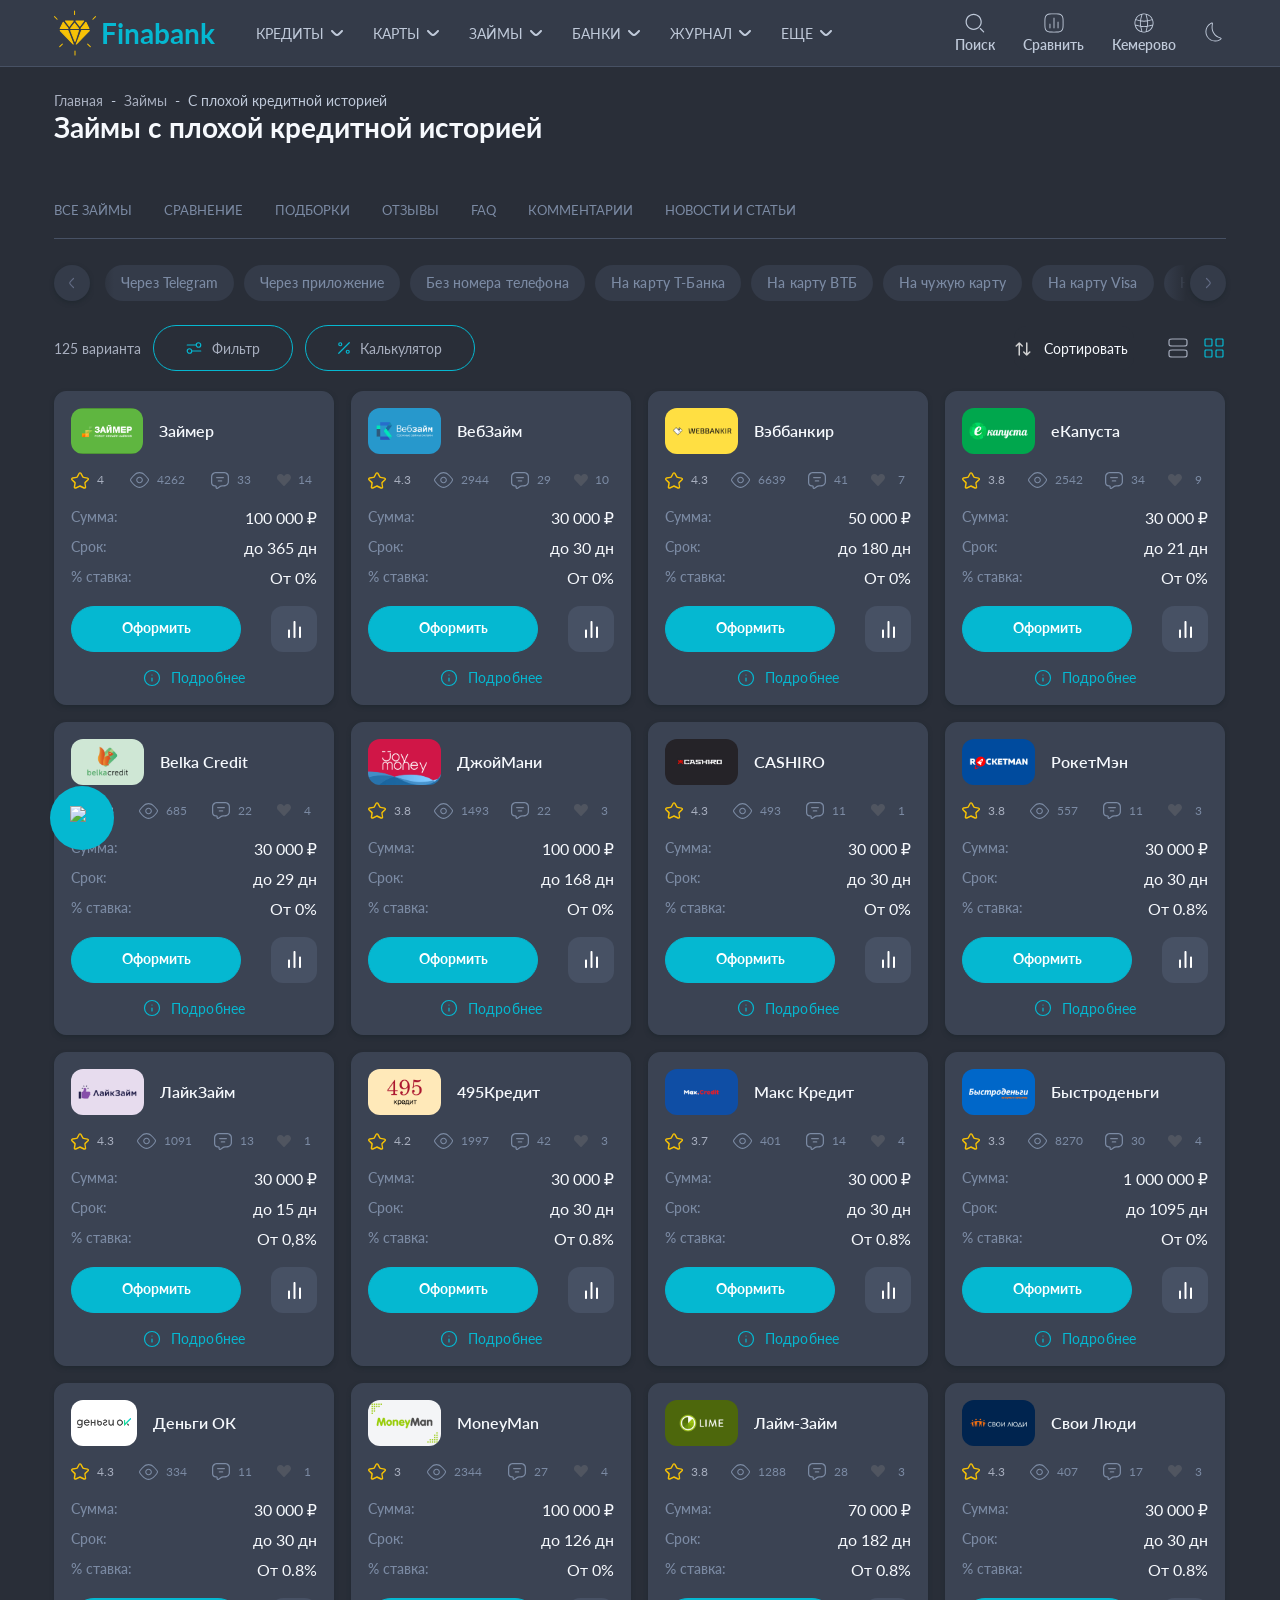
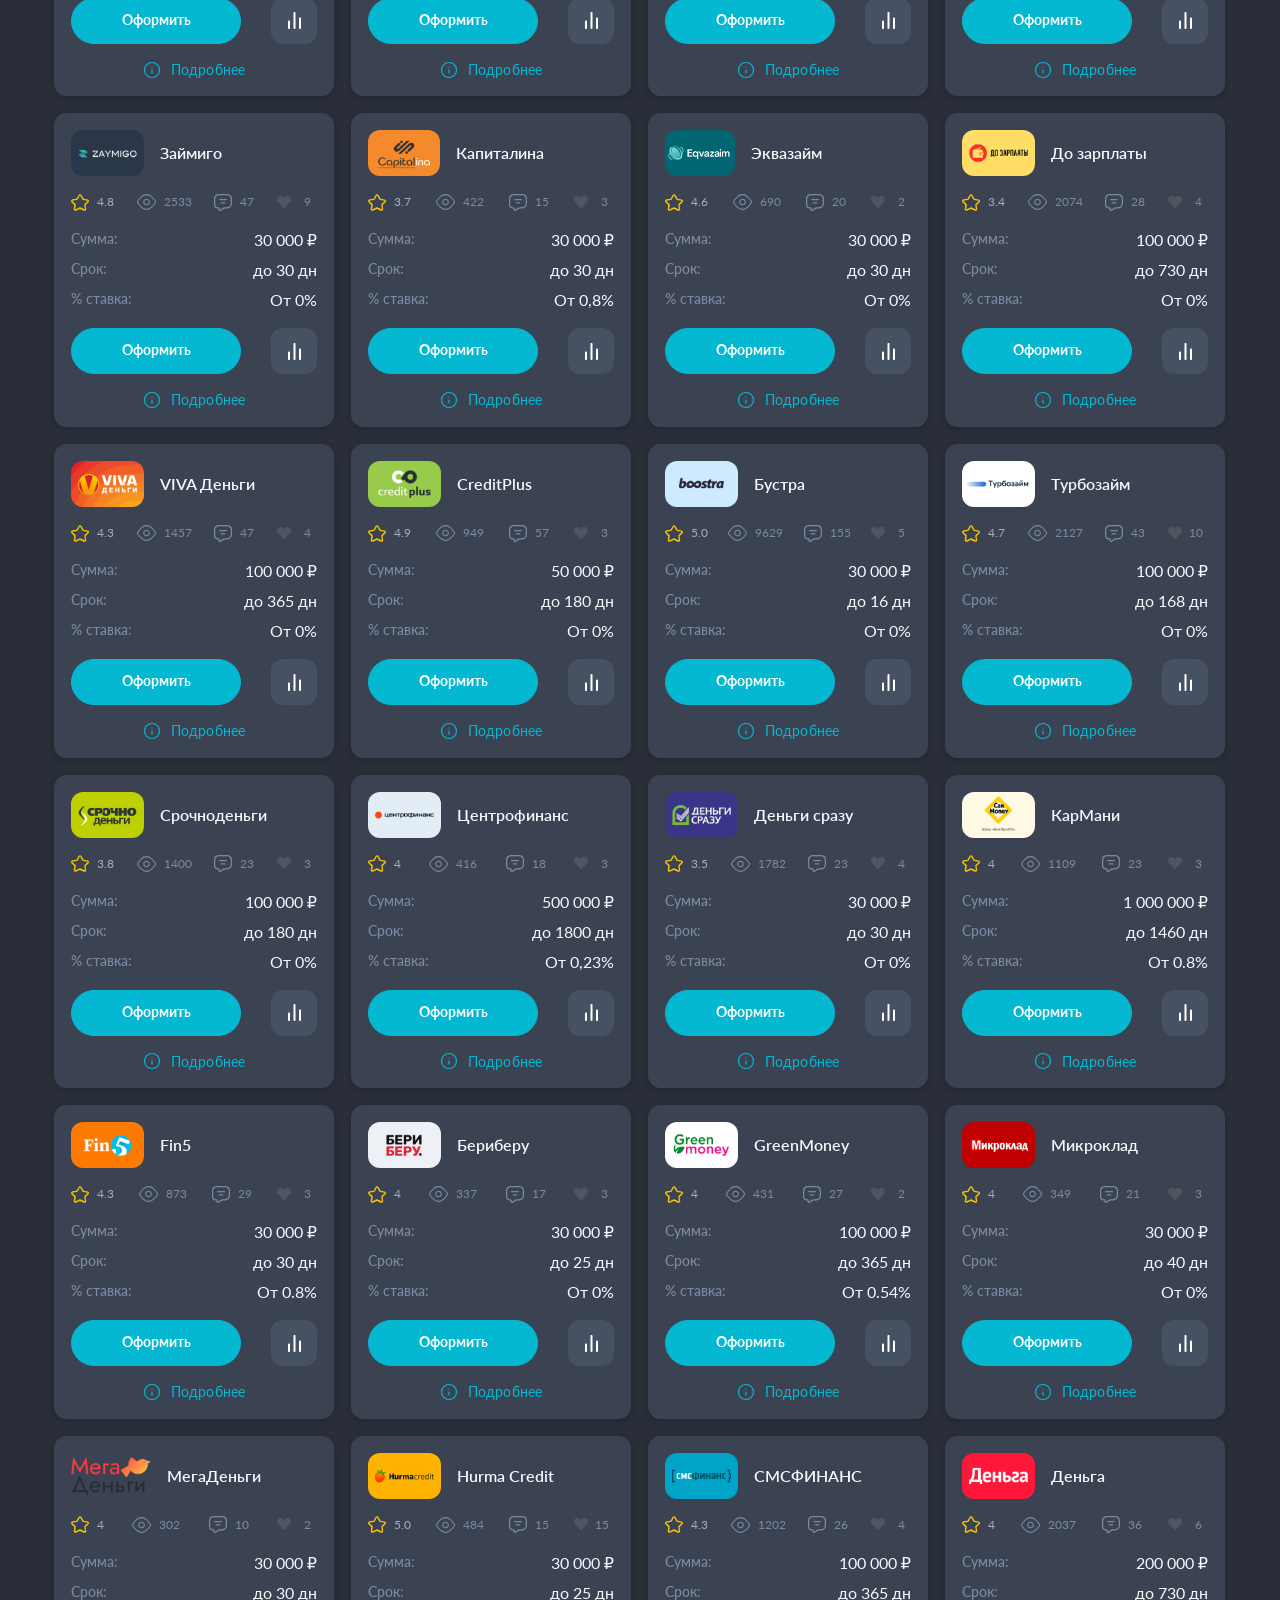
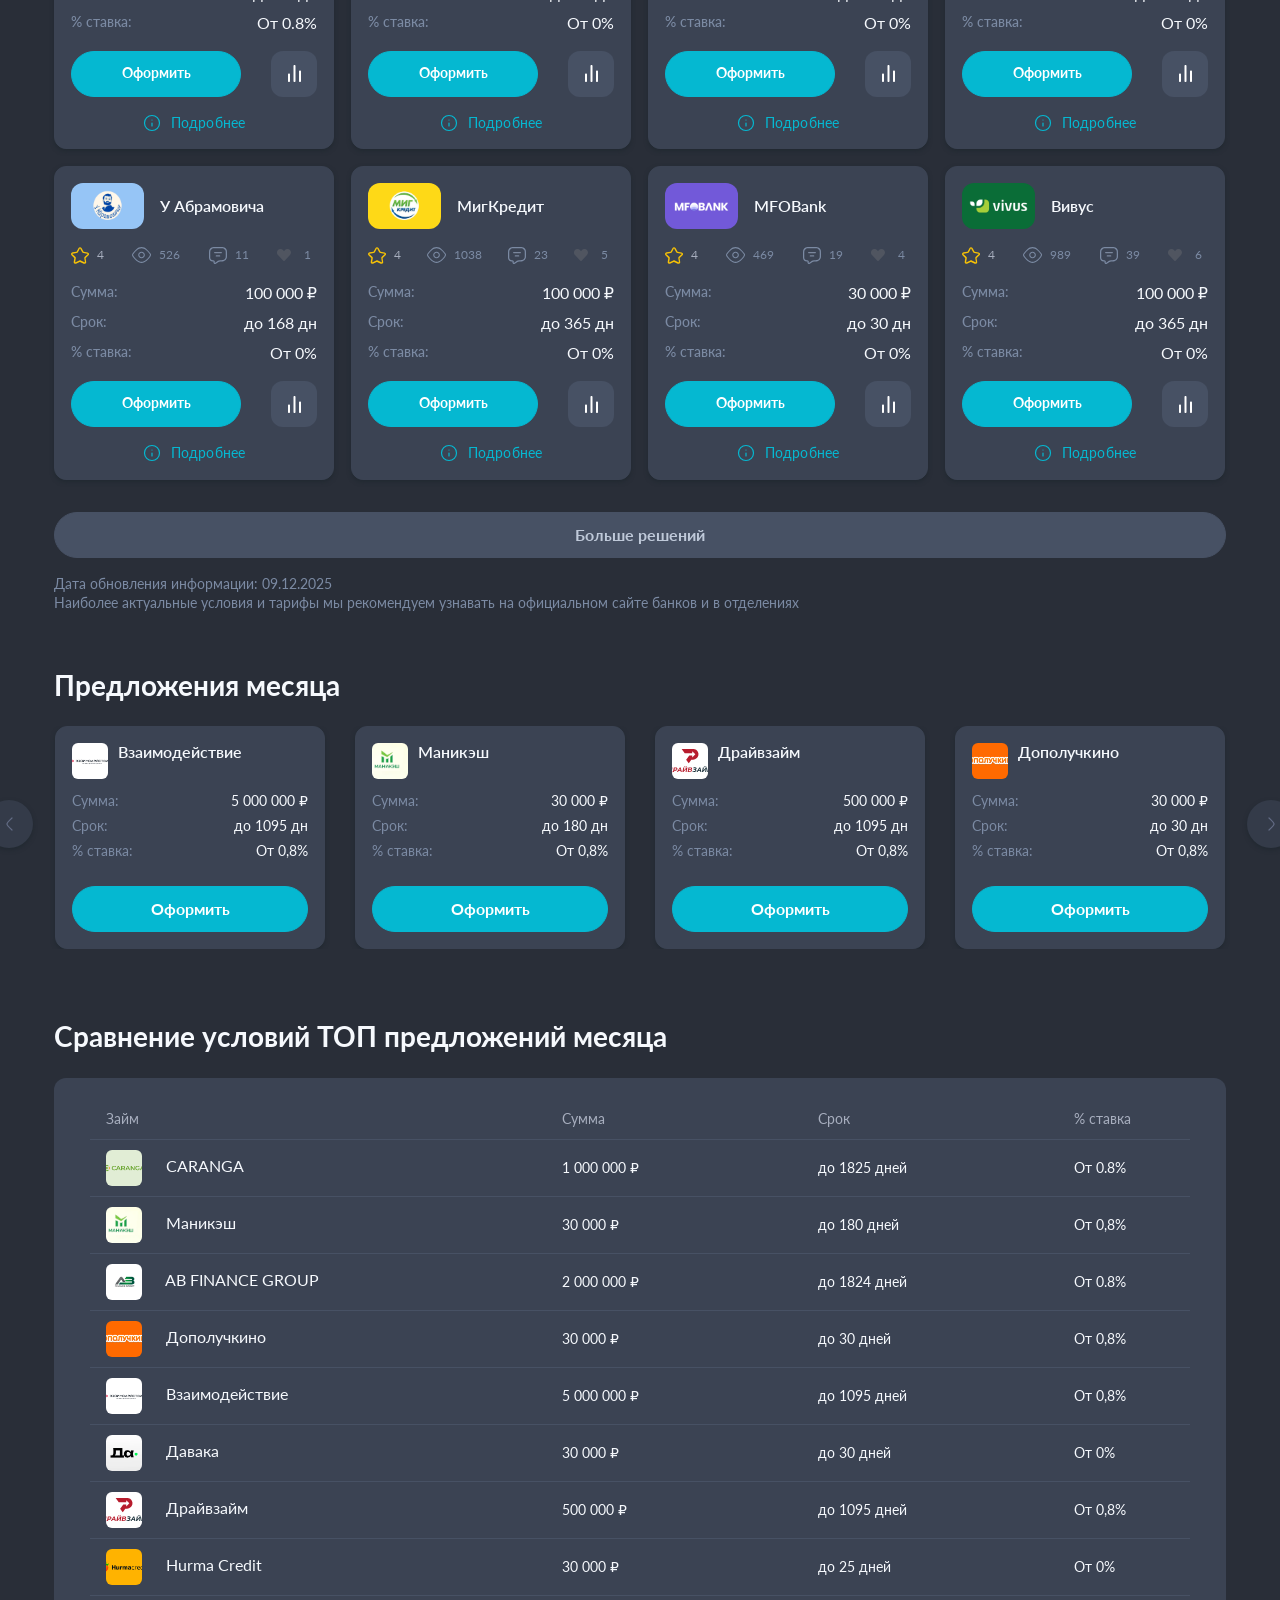
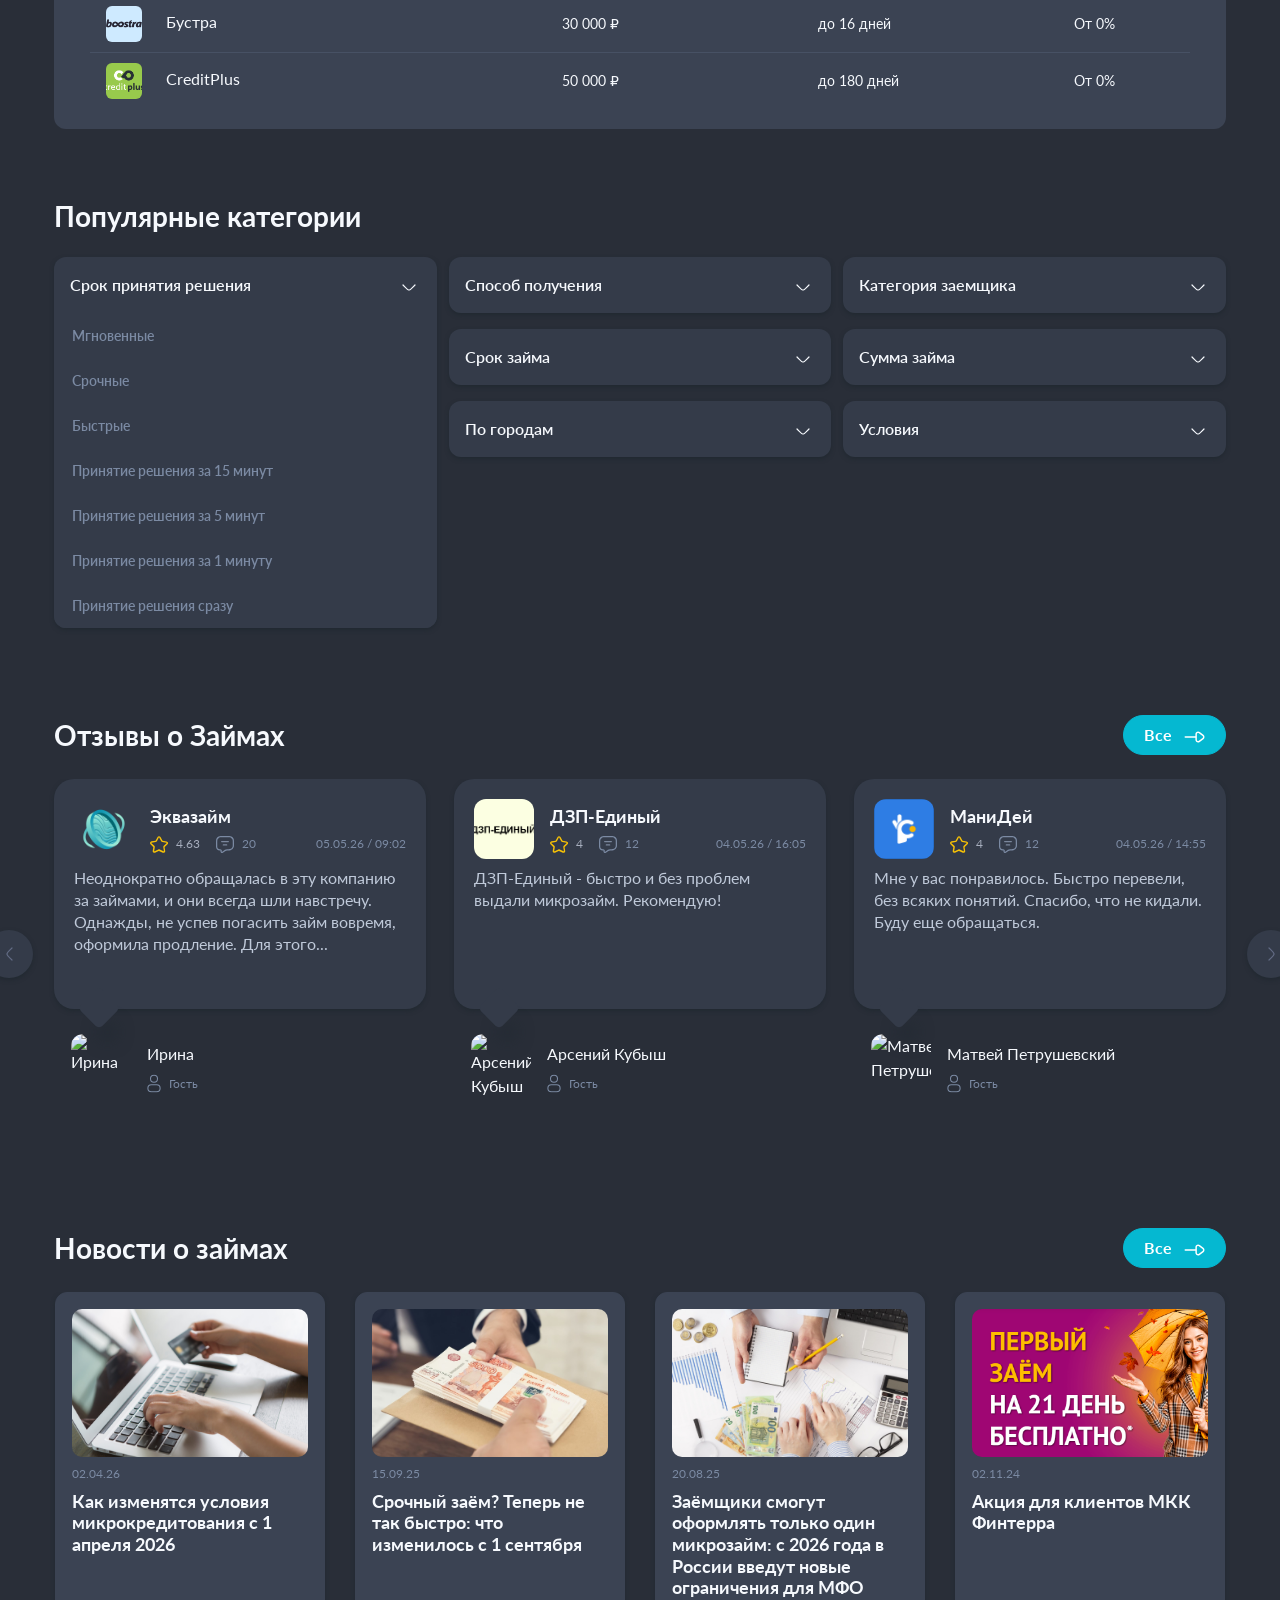
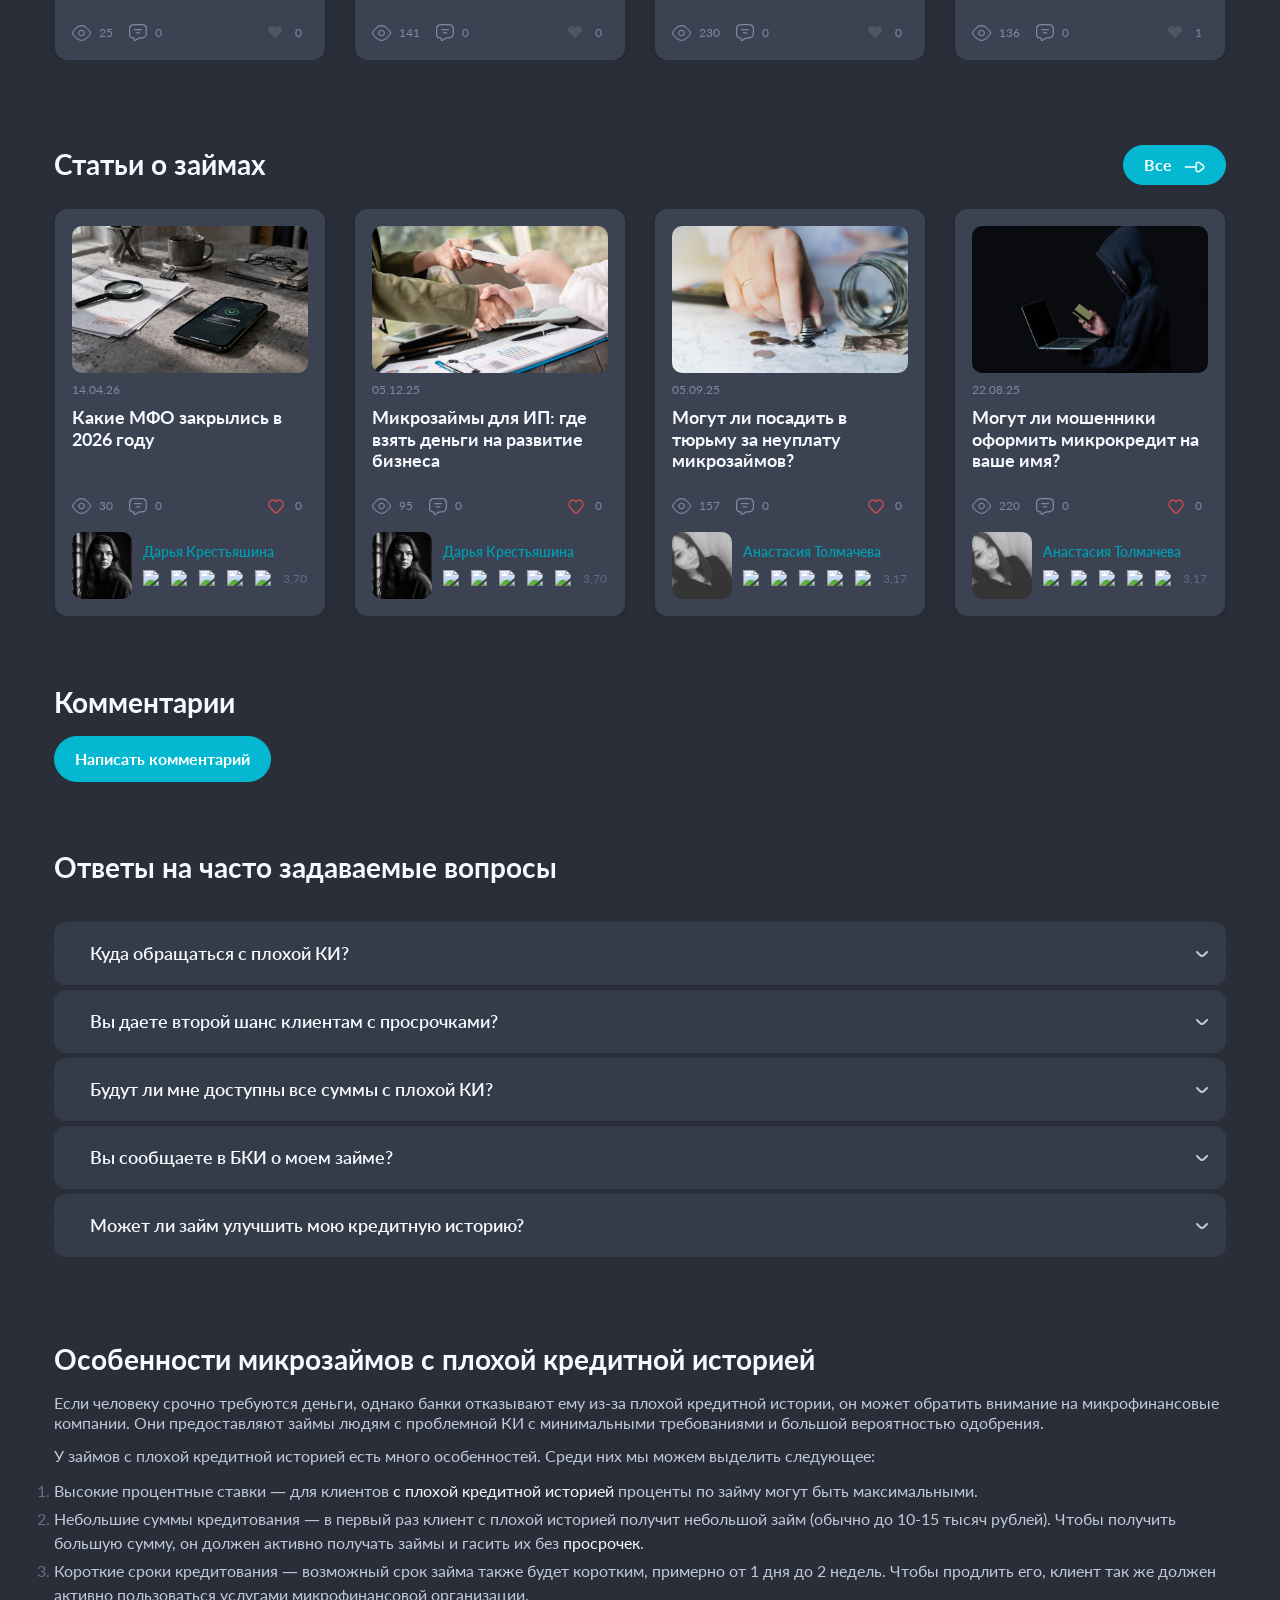
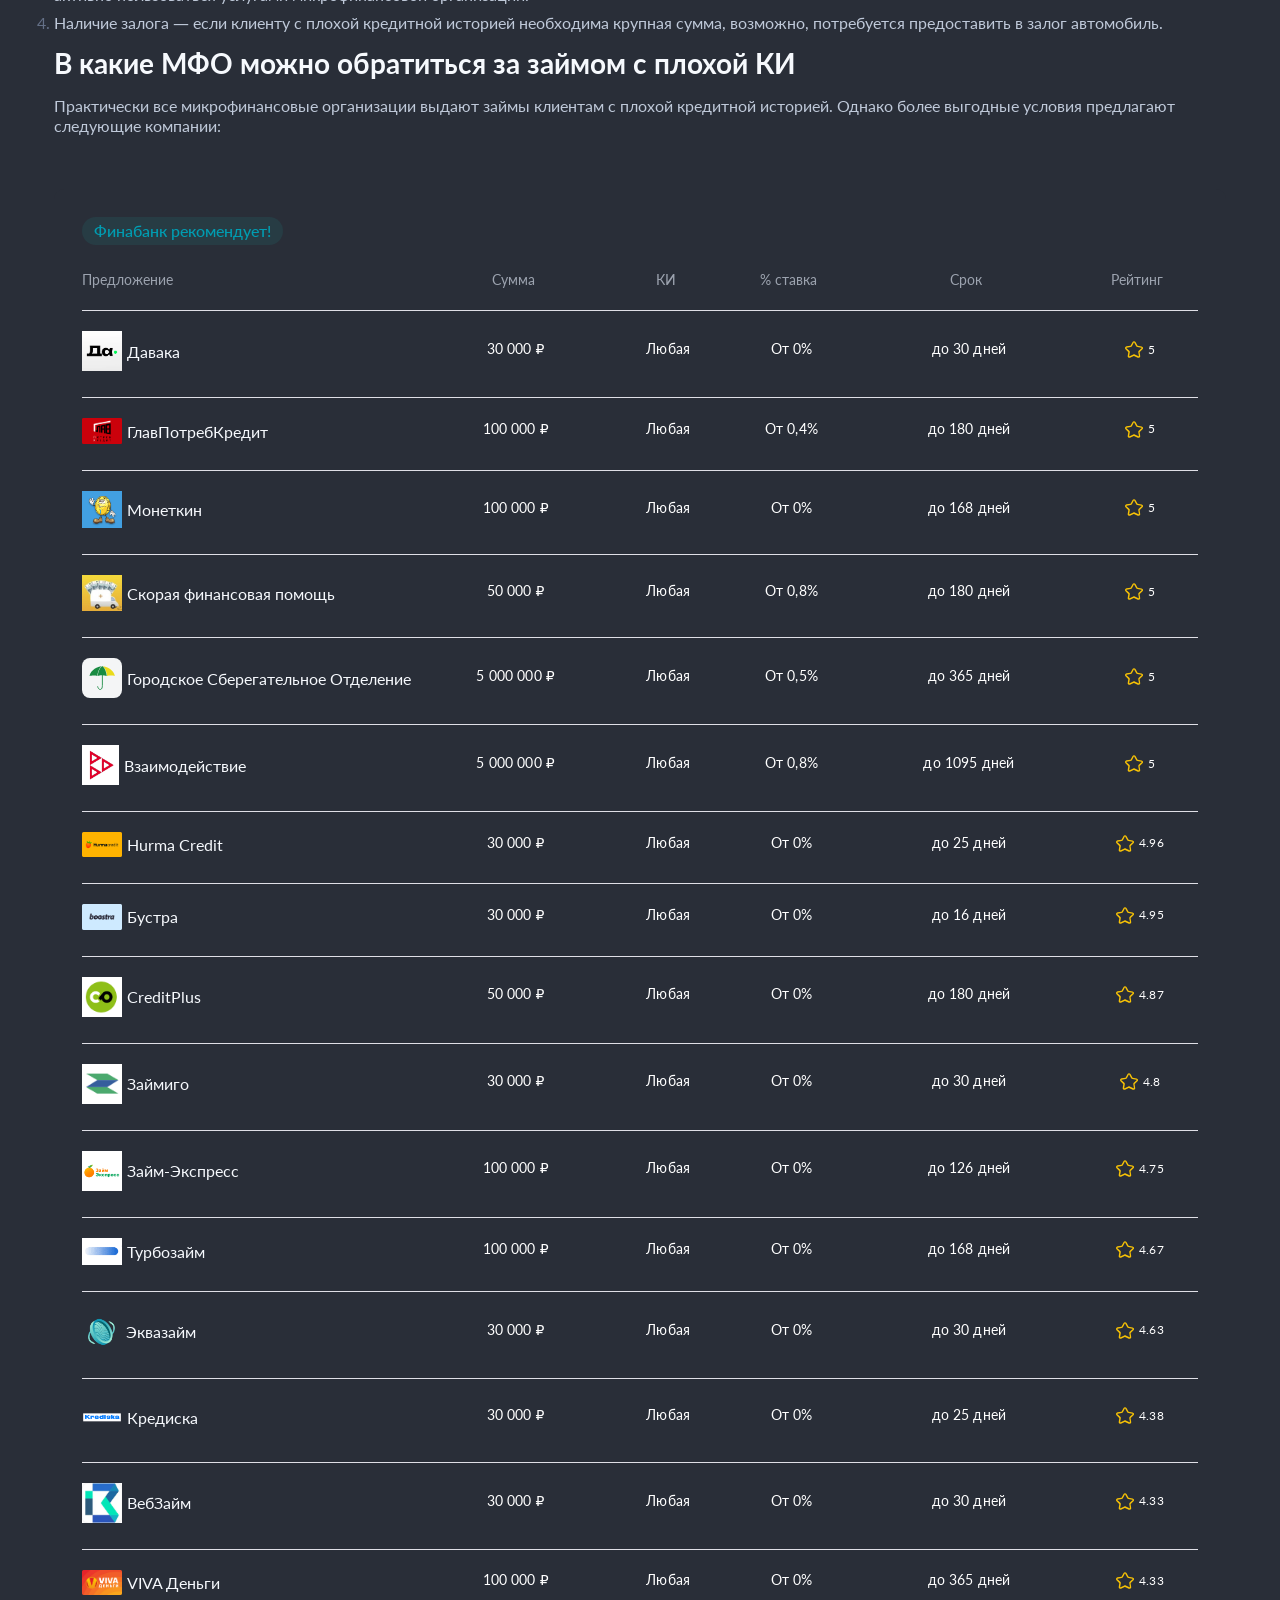
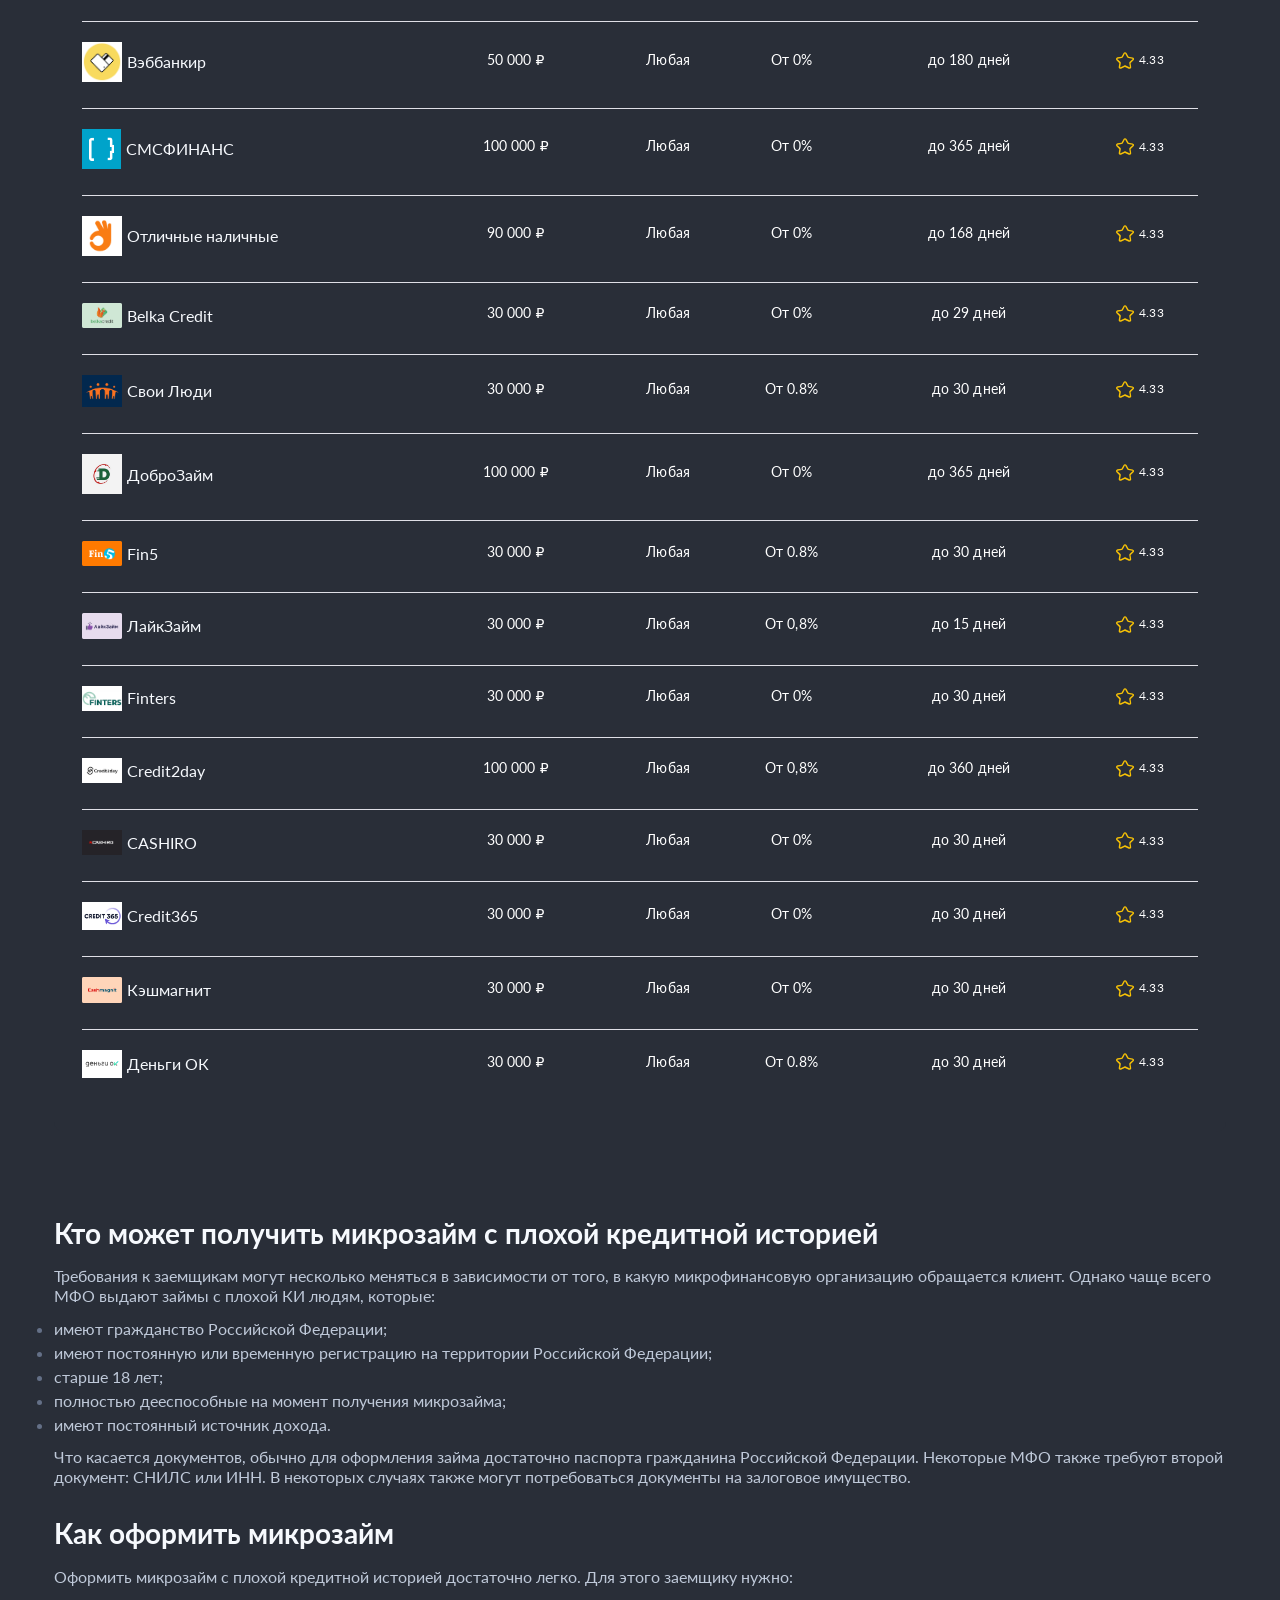
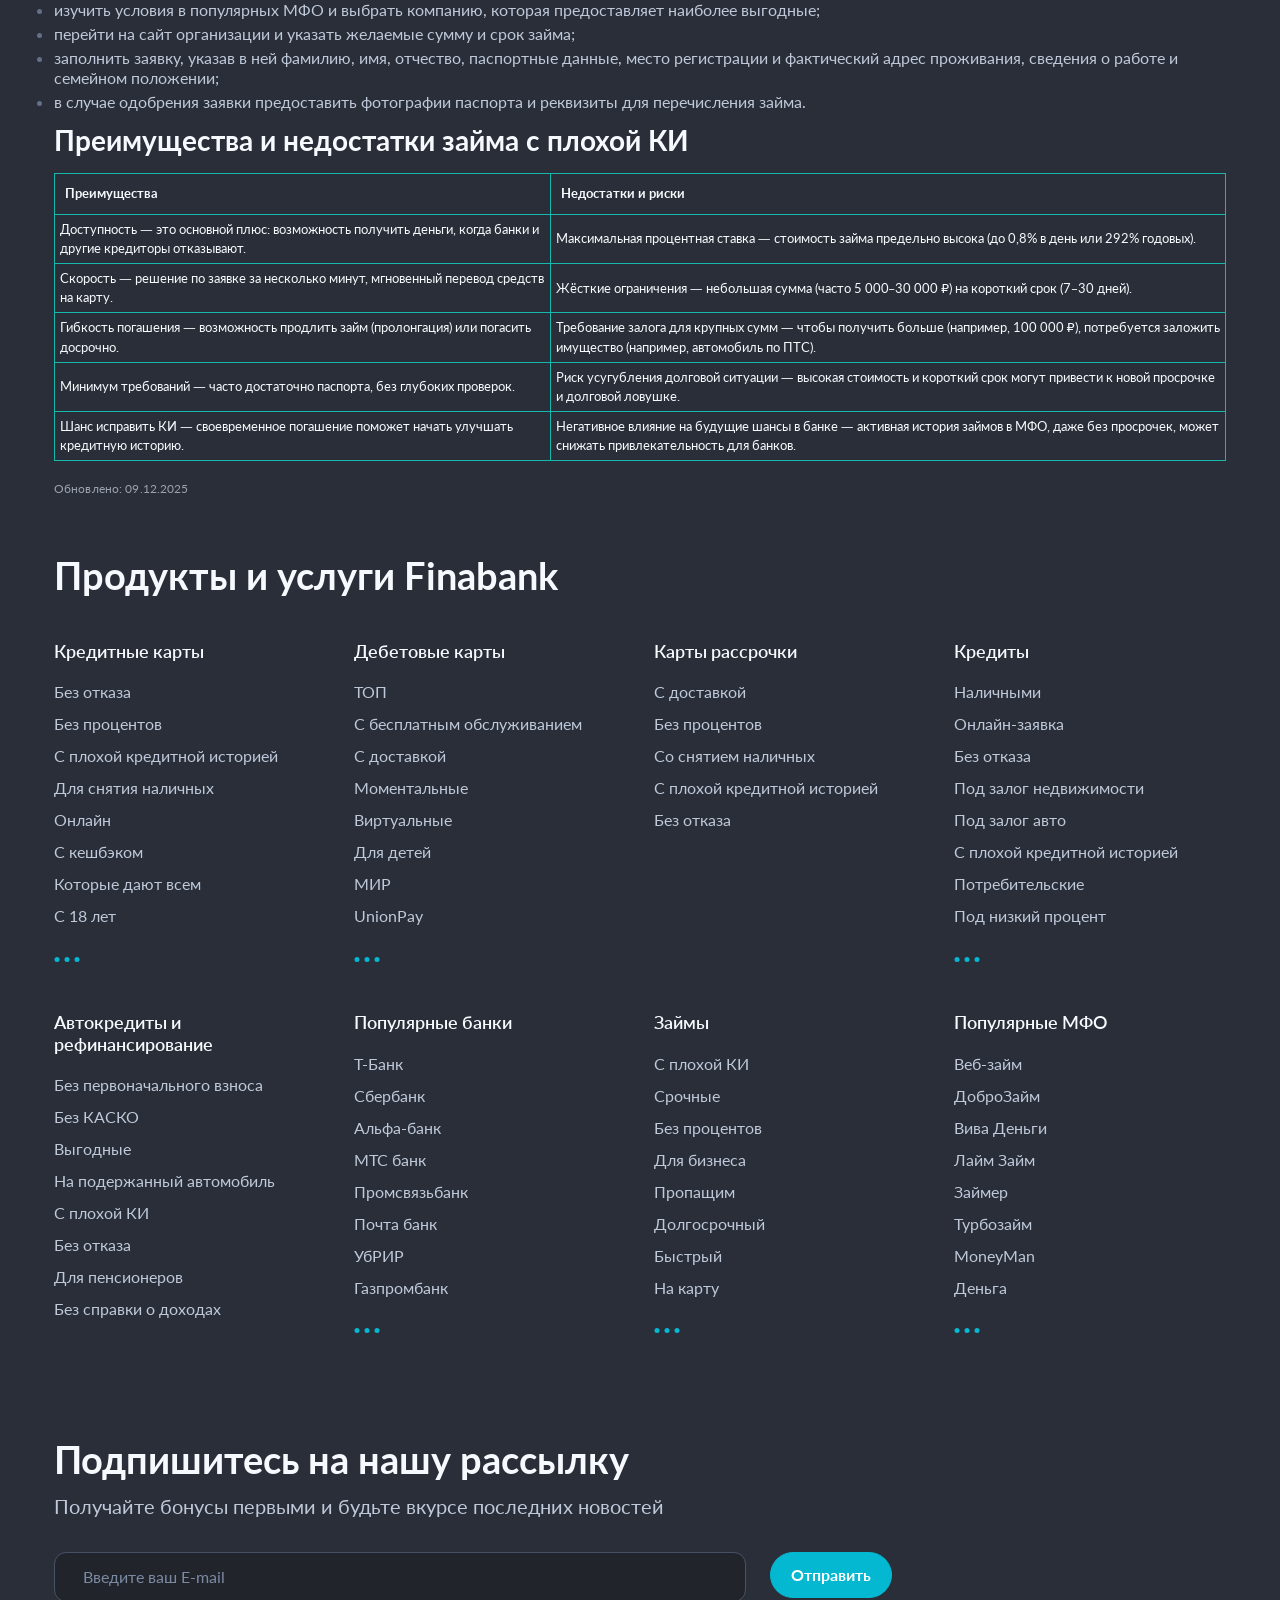
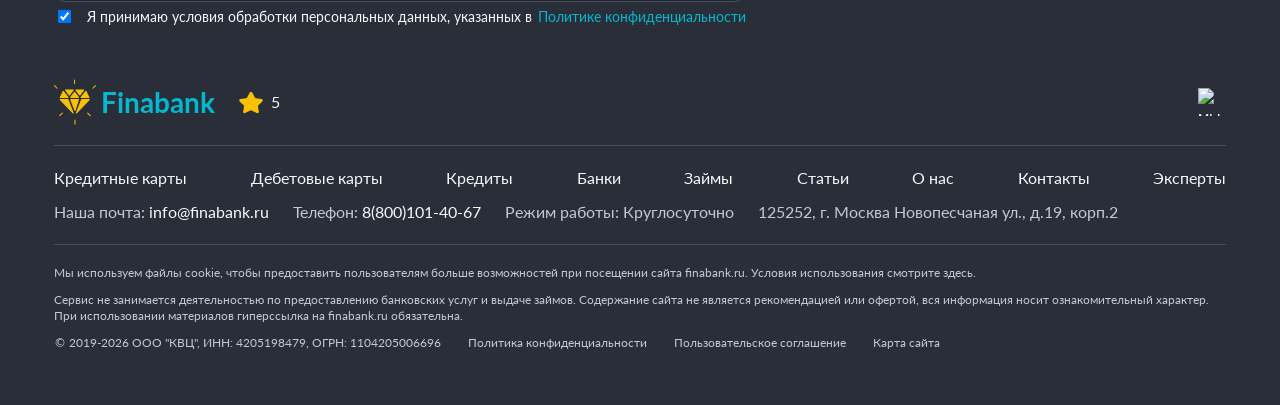
